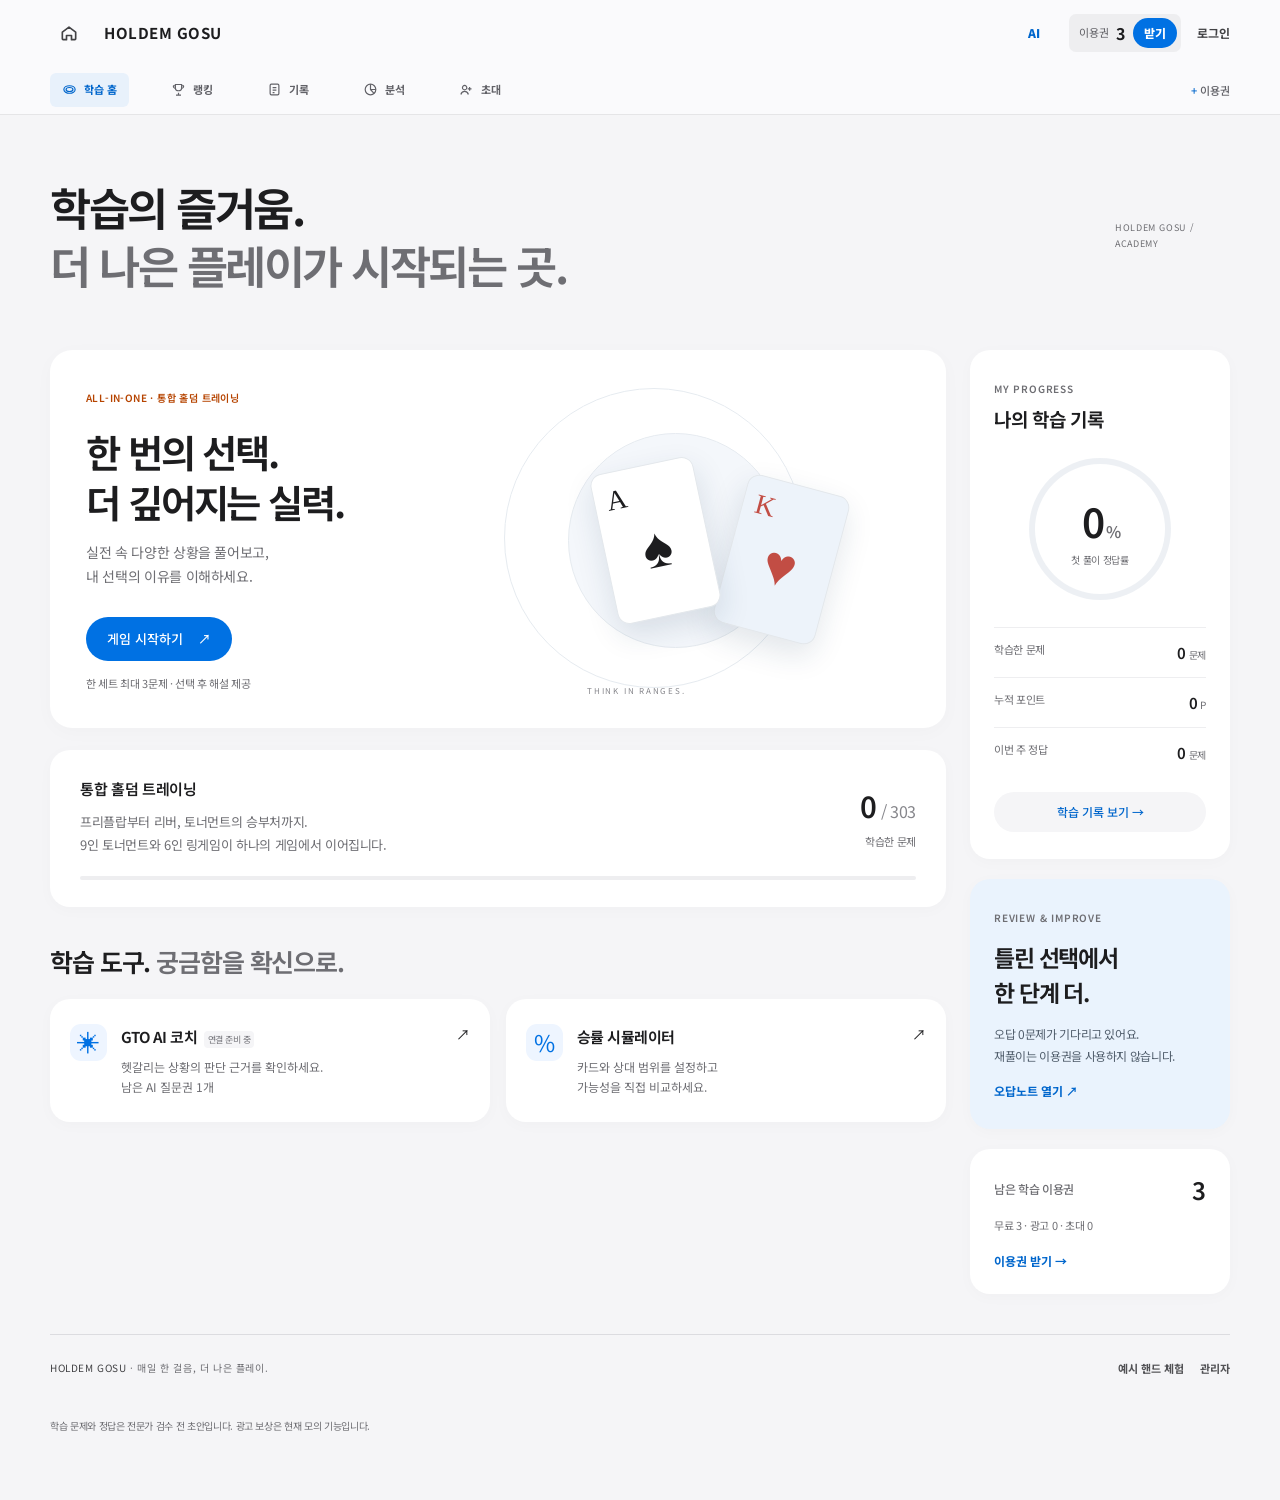
==== docs/index.html @ e6ba6cf0 "Add initial AI question credit and ad/invite question rewards" ====
<!doctype html>
<html lang="ko">
<head>
<meta charset="utf-8">
<meta name="viewport" content="width=device-width,initial-scale=1,viewport-fit=cover">
<style>:root{padding-top:env(safe-area-inset-top,0px);padding-bottom:env(safe-area-inset-bottom,0px)}body{margin:0}img{max-width:100%}[hidden]{display:none!important}</style>
<title>HOLDEM GOSU</title>
<link rel="preconnect" href="https://fonts.googleapis.com">
<link rel="preconnect" href="https://fonts.gstatic.com" crossorigin>
<link rel="stylesheet" href="https://fonts.googleapis.com/css2?family=Noto+Sans+KR:wght@400;500;600;700;800;900&family=Roboto+Condensed:wght@700&display=swap">
<style>
/* Layout: a phone-portrait poker room. Night-navy room with a blue glow, a teal racetrack table on a charcoal rail,
   round avatars on dark name plates, colored bet pills, game HUD on top and a slot bar at the bottom.
   One dark look on purpose, like a card room at night. */
:root{
  color-scheme:dark;
  --night:#03070c; --glow:#0d3c5c; --glow-2:#071b2b;
  --panel:rgba(16,23,30,.9); --panel-2:#1b232c; --panel-3:#252e38; --line:rgba(255,255,255,.09); --line-2:rgba(255,255,255,.17);
  --ink:#f3f6f8; --ink-2:#aab6c0; --ink-3:#76848f;
  --gold:#ffd54a; --gold-2:#f2a61b; --gold-ink:#2b1a00;
  --cyan:#78e6f3; --cyan-2:#2fb4cf; --mint:#8ef2b8; --mint-2:#2cc282; --amber:#ffd06a; --amber-2:#f0962a; --red:#ff6a5c; --red-2:#c92a1f;
  --violet:#9eaaff; --plum:#6a4cf0; --plum-2:#3d26b8;
  --felt:#12877b; --felt-2:#0c5f59; --felt-3:#094a46; --felt-line:rgba(150,236,222,.22); --rail:#33373d; --rail-2:#17191c;
  --btn:#353a41; --btn-2:#1f2328;
  --ok:#52e394; --bad:#ff6b5e;
  --card:#ffffff; --s-red:#e3262b; --s-black:#14161a;
  --f-game:"Black Han Sans","Noto Sans KR","Apple SD Gothic Neo",sans-serif;
  --f-body:"Noto Sans KR","Apple SD Gothic Neo","Malgun Gothic",system-ui,sans-serif;
  --f-card:"Roboto Condensed","Arial Narrow",sans-serif;
  --r:14px;
}
*{box-sizing:border-box}
html{background:var(--night)}
body{background:radial-gradient(130% 70% at 50% 16%,var(--glow) 0%,var(--glow-2) 46%,var(--night) 100%) fixed,var(--night);color:var(--ink);font-family:var(--f-body);font-size:15px;line-height:1.55;-webkit-font-smoothing:antialiased;word-break:keep-all;overflow-wrap:break-word;min-height:100%}
button,input,select,textarea{font:inherit;color:inherit}
button{cursor:pointer}
:focus-visible{outline:2px solid var(--gold);outline-offset:2px}
.num{font-variant-numeric:tabular-nums}
h1,h2,h3{text-wrap:balance;margin:0;line-height:1.25}
.g{font-family:var(--f-game);font-weight:400;letter-spacing:.01em}

/* ---------- top HUD ---------- */
.top{position:sticky;top:env(safe-area-inset-top,0px);z-index:20;background:linear-gradient(#05090d,rgba(5,9,13,.82));border-bottom:1px solid var(--line);backdrop-filter:blur(6px)}
.top-in{max-width:760px;margin:0 auto;padding:8px 16px;display:flex;align-items:center;gap:10px}
.ibtn{flex:none;width:38px;height:38px;border-radius:50%;display:grid;place-items:center;background:radial-gradient(circle at 50% 30%,#4a5058,#24282d);border:1px solid rgba(255,255,255,.14);box-shadow:0 2px 6px rgba(0,0,0,.5);color:#eef2f5;padding:0}
.ibtn svg{width:20px;height:20px}
.wordmark{flex:1 1 auto;min-width:0;font:400 19px/1 var(--f-game);letter-spacing:.03em;white-space:nowrap;overflow:hidden;text-overflow:ellipsis;background:linear-gradient(#fff6c9,#ffd54a 55%,#f0a21a);-webkit-background-clip:text;background-clip:text;color:transparent;border:0;padding:0;text-align:left}
.tixbox{flex:none;display:flex;align-items:center;gap:8px;background:linear-gradient(#2a2f35,#181b1f);border:1px solid var(--line-2);border-radius:10px;padding:4px 4px 4px 10px;font-size:12px;color:var(--ink-2)}
.tixbox b{font:400 18px/1 var(--f-game);color:var(--gold)}
.tixbox button{border:0;border-radius:7px;padding:6px 9px;font-weight:800;font-size:12px;background:linear-gradient(#ffe07a,#f2a61b);color:var(--gold-ink)}
.who{flex:none;border:0;background:none;font-weight:700;font-size:12.5px;color:var(--ink-2);padding:6px 0;max-width:84px;overflow:hidden;text-overflow:ellipsis;white-space:nowrap}

main{max-width:760px;margin:0 auto;padding-inline:16px;padding-block:14px 112px}
.screen{display:grid;gap:16px}

/* ---------- bottom slot bar ---------- */
.nav{position:fixed;left:0;right:0;bottom:0;z-index:20;background:linear-gradient(#15181b,#0b0d0f);border-top:1px solid rgba(255,255,255,.1);padding:8px 10px calc(8px + env(safe-area-inset-bottom,0px))}
.nav-in{max-width:560px;margin:0 auto;display:grid;grid-template-columns:repeat(5,minmax(0,1fr)) 66px;gap:6px;align-items:stretch}
.slot{border:1px solid rgba(255,255,255,.12);border-radius:9px;background:linear-gradient(#3a3f46,#262a2f);box-shadow:inset 0 1px 0 rgba(255,255,255,.1),0 2px 5px rgba(0,0,0,.45);display:grid;justify-items:center;align-content:center;gap:1px;padding:6px 2px;font-size:11.5px;font-weight:700;color:#d9e0e6;min-height:50px}
.slot svg{width:21px;height:21px}
.slot[aria-current="page"]{border:2px solid #f4f6f8;background:linear-gradient(#4a5058,#2c3137);color:#fff}
.event{border:0;background:none;padding:0;display:grid;justify-items:center;align-content:end;gap:0;color:var(--gold);font:400 15px/1 var(--f-game);position:relative}
.event .rib{font:400 10.5px/1 var(--f-game);letter-spacing:.06em;color:#fff3c4;background:linear-gradient(#ff4b4b,#b5121b);padding:3px 7px 2px;border-radius:4px;transform:translateY(5px) rotate(-3deg);box-shadow:0 2px 4px rgba(0,0,0,.5);z-index:1}
.event .chip{width:38px;height:38px;border-radius:50%;background:conic-gradient(from 10deg,#7e5cff 0 12%,#fff 0 18%,#7e5cff 0 37%,#fff 0 43%,#7e5cff 0 62%,#fff 0 68%,#7e5cff 0 87%,#fff 0 93%,#7e5cff 0);box-shadow:inset 0 0 0 6px #5a3ad8,0 3px 8px rgba(0,0,0,.6);display:grid;place-items:center;color:#fff;font:400 15px/1 var(--f-game)}
.event span:last-child{margin-top:3px;text-shadow:0 2px 0 #4a2a00}

/* ---------- play stage ---------- */
.stage{max-width:470px;width:100%;margin:0 auto;display:grid;gap:10px;position:relative}
.hud{position:absolute;left:12px;right:12px;top:6px;display:flex;justify-content:space-between;align-items:flex-start;gap:8px;pointer-events:none}
.hud>*{pointer-events:auto}
.hud-l{display:grid;gap:7px;justify-items:start;min-width:0}
.lvbadge{display:grid;gap:0;padding:5px 10px 6px;border-radius:8px;background:linear-gradient(135deg,#5a3cf0,#2a1784);border:1px solid rgba(255,255,255,.25);box-shadow:0 2px 6px rgba(0,0,0,.5);line-height:1.15}
.lvbadge b{font:400 15px/1.1 var(--f-game);color:var(--gold)}
.lvbadge span{font-size:10.5px;font-weight:700;color:#dcd6ff}
.blindbox{display:grid;justify-items:center;gap:4px;background:linear-gradient(#262a2f,#15181b);border:1px solid var(--line-2);border-radius:10px;padding:6px 8px;min-width:112px}
.blindbox b{font:800 14px/1 var(--f-body);color:#f1f4f6}
.blindbox span{font-size:11px;color:var(--ink-2)}
.blindbox i{font-style:normal;display:block;width:100%;text-align:center;background:linear-gradient(#4a5058,#2b3036);border:1px solid rgba(255,255,255,.14);border-radius:6px;padding:4px 6px;font-weight:800;font-size:12px;color:#fff}
.tbl{position:relative;margin-inline:-16px}
.tbl svg{display:block;width:100%;height:auto;max-height:calc(100vh - 250px);max-height:calc(100dvh - 250px);min-height:380px}
.turnbox{position:absolute;right:12px;bottom:3%;display:grid;gap:1px;justify-items:end;text-align:right;background:linear-gradient(#2a2f35,#16191d);border:1px solid rgba(255,255,255,.16);border-left:4px solid var(--ok);border-radius:9px;padding:6px 10px;box-shadow:0 3px 8px rgba(0,0,0,.5);max-width:46%}
.turnbox b{font:400 14px/1.2 var(--f-game);letter-spacing:.02em}
.turnbox span{font-size:11px;font-weight:700;color:var(--ink-2)}
.sidechips{display:grid;gap:5px;justify-items:start;max-width:148px}
.tog{max-width:100%;display:inline-flex;align-items:center;gap:7px;background:rgba(22,27,32,.88);border:1px solid rgba(255,255,255,.14);border-radius:7px;padding:4px 6px 4px 8px;font-size:11px;white-space:nowrap;overflow:hidden;text-overflow:ellipsis;font-weight:700;color:#eef2f5;box-shadow:0 2px 5px rgba(0,0,0,.45)}
.tog::after{content:"";flex:none;width:5px;height:14px;border-radius:3px;background:#5d646c}
.tog.on::after{background:var(--mint-2);box-shadow:0 0 6px var(--mint-2)}
.tog.warn::after{background:var(--amber-2)}
.stamp{position:absolute;left:50%;top:41%;transform:translate(-50%,-50%) rotate(-6deg);font:400 46px/1 var(--f-game);letter-spacing:.04em;pointer-events:none;white-space:nowrap;animation:pop .45s cubic-bezier(.2,1.6,.4,1) both}
.stamp.ok{color:#d9ffe9;text-shadow:0 0 0 #000,0 3px 0 #0a5f37,0 0 18px rgba(82,227,148,.85),-2px -2px 0 #0a5f37,2px -2px 0 #0a5f37,-2px 2px 0 #0a5f37,2px 2px 0 #0a5f37}
.stamp.no{color:#ffe3df;text-shadow:0 3px 0 #7d1209,0 0 18px rgba(255,107,94,.85),-2px -2px 0 #7d1209,2px -2px 0 #7d1209,-2px 2px 0 #7d1209,2px 2px 0 #7d1209}
.stamp.na{color:#e7ecff;font-size:34px;text-shadow:0 3px 0 #2a2f6a,-2px -2px 0 #2a2f6a,2px -2px 0 #2a2f6a,-2px 2px 0 #2a2f6a,2px 2px 0 #2a2f6a}
@keyframes pop{from{transform:translate(-50%,-50%) rotate(-6deg) scale(.4);opacity:0}to{transform:translate(-50%,-50%) rotate(-6deg) scale(1);opacity:1}}
.ctx{background:rgba(30,24,8,.88);border:1px solid rgba(255,213,74,.35);border-radius:10px;padding:9px 12px;font-size:13.5px;color:#ffeab0}
.ctx b{color:var(--gold)}
.ticker{background:rgba(10,14,18,.86);border:1px solid var(--line);border-radius:10px;padding:4px 10px}
.log .st{display:grid;grid-template-columns:52px 1fr;gap:8px;padding:6px 0;border-top:1px solid var(--line);align-items:start}
.log .st:first-child{border-top:0}
.log .sn{font:400 12.5px/1.3 var(--f-game);color:var(--cyan);padding-top:3px;letter-spacing:.02em}
.log .sn small{display:block;font:600 10.5px/1.3 var(--f-body);color:var(--ink-3)}
.log .acts{display:flex;flex-wrap:wrap;gap:4px;min-width:0}
.act{display:inline-flex;align-items:center;gap:5px;font-size:12px;font-weight:600;border-radius:999px;padding:2px 8px;background:#20262d;border:1px solid rgba(255,255,255,.08);white-space:nowrap;color:#dfe5ea}
.act i{width:7px;height:7px;border-radius:50%;flex:none}
.act.f{color:var(--ink-3)} .act.f i{background:#6b737c}
.act.x i,.act.c i{background:var(--mint-2)} .act.b i,.act.r i{background:var(--amber-2)} .act.a i{background:var(--red)}
.act.me{border-color:var(--gold);color:#fff}
.act.turn{background:linear-gradient(#ffe07a,#f2a61b);color:var(--gold-ink);border:0;font-weight:800}
.minicards{display:inline-flex;gap:2px;margin-right:3px}
.mc{display:inline-grid;place-items:center;min-width:24px;height:22px;padding:0 3px;border-radius:4px;background:var(--card);font:700 13px/1 var(--f-card)}
.ask{display:flex;justify-content:space-between;align-items:baseline;gap:8px;flex-wrap:wrap}
.ask b{font:400 17px/1.2 var(--f-game);letter-spacing:.01em}
.ask span{font-size:12.5px;color:var(--ink-2)}
.acts4{display:grid;grid-template-columns:repeat(var(--n,4),minmax(0,1fr));gap:7px}
.abtn{position:relative;display:grid;gap:0;justify-items:center;align-content:center;text-align:center;border-radius:10px;padding:15px 4px 8px;min-height:66px;min-width:0;border:1px solid rgba(255,255,255,.12);background:linear-gradient(#41464d,#272b30);box-shadow:inset 0 1px 0 rgba(255,255,255,.12),0 3px 0 #101214,0 5px 10px rgba(0,0,0,.45);color:#fff}
.abtn:hover:not([disabled]){background:linear-gradient(#4b5158,#2d3237)}
.abtn:active:not([disabled]){transform:translateY(2px);box-shadow:inset 0 1px 0 rgba(255,255,255,.12),0 1px 0 #101214}
.abtn .led{position:absolute;left:8px;top:6px;width:20px;height:5px;border-radius:3px;background:#5d646c}
.abtn.f .led{background:#8b949c} .abtn.x .led,.abtn.c .led{background:var(--mint-2);box-shadow:0 0 6px var(--mint-2)} .abtn.b .led,.abtn.r .led{background:var(--amber-2);box-shadow:0 0 6px var(--amber-2)} .abtn.a .led{background:var(--red);box-shadow:0 0 6px var(--red)}
.abtn .lb{font:400 15.5px/1.2 var(--f-game);letter-spacing:.01em;white-space:nowrap}
.abtn .am{font:900 13.5px/1.25 var(--f-body);color:var(--gold)}
.abtn .sb{font-size:10.5px;color:var(--ink-2);font-weight:600;max-width:100%;overflow:hidden;text-overflow:ellipsis;white-space:nowrap}
.abtn .mark{font-size:11px;font-weight:800;margin-top:2px;white-space:nowrap}
.abtn[disabled]{cursor:default}
.abtn.dim{opacity:.55}
.abtn.right{border:2px solid var(--ok);box-shadow:0 0 0 1px rgba(82,227,148,.25),0 0 14px rgba(82,227,148,.45)}
.abtn.right .mark{color:var(--ok)}
.abtn.wrong{border:2px solid var(--bad);box-shadow:0 0 14px rgba(255,107,94,.45)}
.abtn.wrong .mark{color:var(--bad)}
.sheet{background:linear-gradient(#18212a,#10161c);border:1px solid var(--line-2);border-radius:16px;padding:16px;display:grid;gap:14px;box-shadow:0 -6px 24px rgba(0,0,0,.4)}
.verdict{display:flex;gap:12px;align-items:center}
.verdict b{font:400 26px/1 var(--f-game);letter-spacing:.02em}
.verdict.ok b{color:var(--ok)} .verdict.no b{color:var(--bad)} .verdict.na b{color:var(--violet)}
.verdict span{font-size:13.5px;color:var(--ink-2)}
.explain{display:grid;gap:12px}
.explain h3{font:400 13.5px/1.2 var(--f-game);color:var(--cyan);letter-spacing:.03em;margin-bottom:4px}
.explain p{margin:0;max-width:62ch;color:#e3e9ee}
.others{display:grid;gap:8px;margin:0;padding:0;list-style:none}
.others li{display:grid;grid-template-columns:auto 1fr;gap:8px;font-size:14px;color:#d6dde3}
.others li b{white-space:nowrap;color:#fff}
.stick{position:sticky;bottom:calc(76px + env(safe-area-inset-bottom,0px));z-index:5}
@media (max-width:380px){.abtn .lb{font-size:14px}.abtn .sb{display:none}}
@media (prefers-reduced-motion:reduce){*{transition:none!important;animation:none!important}}
@keyframes deal{from{transform:translateY(-16px);opacity:0}to{transform:none;opacity:1}}
.deal{animation:deal .32s ease-out both}
@keyframes ring{0%,100%{opacity:.35}50%{opacity:1}}
.pulse{animation:ring 1.4s ease-in-out infinite}

/* ---------- generic game components ---------- */
.btn{display:inline-flex;align-items:center;justify-content:center;gap:8px;border-radius:10px;border:1px solid transparent;padding:12px 16px;font:400 16px/1.2 var(--f-game);letter-spacing:.02em;text-align:center}
.btn-ink{background:linear-gradient(#ffe27c,#f5b52a 55%,#e79312);color:var(--gold-ink);box-shadow:inset 0 1px 0 rgba(255,255,255,.6),0 3px 0 #8a5300,0 6px 12px rgba(0,0,0,.45);text-shadow:0 1px 0 rgba(255,255,255,.4)}
.btn-ink:active{transform:translateY(2px);box-shadow:inset 0 1px 0 rgba(255,255,255,.6),0 1px 0 #8a5300}
.btn-line{background:linear-gradient(#41464d,#272b30);border-color:rgba(255,255,255,.12);color:#fff;box-shadow:inset 0 1px 0 rgba(255,255,255,.1),0 3px 0 #101214}
.btn-brass{background:linear-gradient(#8a6bff,#5a3ae6 60%,#3d22b8);color:#fff;box-shadow:inset 0 1px 0 rgba(255,255,255,.35),0 3px 0 #22127a,0 6px 12px rgba(0,0,0,.45)}
.btn-block{width:100%}
.btn[disabled]{opacity:.45;cursor:not-allowed}
.link{border:0;background:none;padding:0;color:var(--cyan);text-decoration:underline;text-underline-offset:3px;font-weight:700}
.eyebrow{font:400 12.5px/1.2 var(--f-game);letter-spacing:.06em;color:var(--cyan)}
.muted{color:var(--ink-2)}
.small{font-size:13px}
.panel{background:var(--panel);border:1px solid var(--line);border-radius:var(--r);box-shadow:0 6px 18px rgba(0,0,0,.35)}
.pad{padding:16px}
.row{display:flex;gap:10px;align-items:center;flex-wrap:wrap}
.spread{display:flex;justify-content:space-between;align-items:center;gap:10px;flex-wrap:wrap}
.pill{display:inline-flex;align-items:center;gap:5px;border-radius:999px;padding:2px 9px;font-size:12px;font-weight:800;border:1px solid var(--line-2);background:#1c232b;white-space:nowrap;color:#e8edf1}
.pill.lv1{color:var(--mint);border-color:rgba(142,242,184,.4)}
.pill.lv2{color:var(--amber);border-color:rgba(255,208,106,.4)}
.pill.lv3{color:var(--red);border-color:rgba(255,106,92,.45)}
.pill.draft{color:var(--ink-2);border-style:dashed}
.pill.okp{color:var(--ok);border-color:rgba(82,227,148,.45)}
.pill.fixp{color:var(--amber)}
.pill.hidp{color:var(--ink-3);text-decoration:line-through}
.empty{padding:22px 16px;text-align:center;color:var(--ink-2);font-size:14px}
.proto{font-size:12px;color:var(--ink-2);display:flex;gap:8px;align-items:flex-start;border:1px dashed rgba(255,255,255,.18);border-radius:10px;padding:7px 10px;background:rgba(10,14,18,.6)}
.proto b{color:var(--gold)}
h2.title{font:400 24px/1.2 var(--f-game);letter-spacing:.01em;margin-top:4px}

/* ---------- lobby ---------- */
.lobby-head{display:grid;gap:6px;text-align:center;padding-top:6px}
.lobby-head h1{font:400 clamp(34px,10vw,52px)/1 var(--f-game);letter-spacing:.03em;background:linear-gradient(#fffbe2,#ffd54a 52%,#ef9a12);-webkit-background-clip:text;background-clip:text;color:transparent;filter:drop-shadow(0 3px 0 #5a3400) drop-shadow(0 8px 14px rgba(0,0,0,.6))}
.lobby-head p{margin:0;color:var(--ink-2);font-size:14px}
.tixcard{display:grid;grid-template-columns:repeat(3,1fr);text-align:center;overflow:hidden}
.tixcard div{padding:10px 6px;border-right:1px solid var(--line)}
.tixcard div:last-child{border-right:0}
.tixcard b{display:block;font:400 26px/1.05 var(--f-game);color:var(--gold)}
.tixcard span{font-size:12px;color:var(--ink-2)}
.levels{display:grid;gap:10px}
.level{display:grid;grid-template-columns:86px 1fr auto;gap:4px 12px;align-items:center;text-align:left;width:100%;background:linear-gradient(#1d252e,#131a21);border:2px solid rgba(255,255,255,.08);border-radius:14px;padding:10px 14px 10px 10px;color:var(--ink);box-shadow:0 4px 12px rgba(0,0,0,.35)}
.level:hover{border-color:rgba(255,255,255,.22)}
.level[aria-pressed="true"]{border-color:var(--gold);box-shadow:0 0 0 1px rgba(255,213,74,.3),0 0 18px rgba(255,213,74,.22)}
.minitable{grid-row:span 2;width:86px;height:56px;border-radius:28px;background:radial-gradient(70% 60% at 50% 40%,var(--felt),var(--felt-3));box-shadow:inset 0 0 0 5px var(--rail),inset 0 0 0 6px #4a4f56,0 3px 8px rgba(0,0,0,.5);display:grid;place-items:center;font:400 22px/1 var(--f-game);color:#fff;text-shadow:0 2px 0 rgba(0,0,0,.4)}
.level .nm{font:400 19px/1.2 var(--f-game);letter-spacing:.02em}
.level .tp{font-size:12.5px;color:var(--ink-2);grid-column:2}
.level .cnt{grid-row:span 2;grid-column:3;text-align:right;font-size:11.5px;color:var(--ink-2)}
.level .cnt b{display:block;font:400 20px/1 var(--f-game);color:var(--gold)}
.lvstat{grid-column:2/4;font-size:12px;font-weight:700;color:var(--mint)}
.quick{display:grid;grid-template-columns:repeat(3,1fr);gap:8px}
.quick button{background:linear-gradient(#232a32,#171c22);border:1px solid var(--line);border-radius:12px;padding:10px 6px;display:grid;gap:2px;justify-items:center;font-size:12px;font-weight:700;color:var(--ink-2)}
.quick button b{font:400 22px/1 var(--f-game);color:#fff}
.exhand{display:flex;align-items:center;justify-content:space-between;gap:10px;flex-wrap:wrap}

/* ---------- result ---------- */
.score{display:flex;align-items:baseline;gap:10px}
.score b{font:400 64px/.9 var(--f-game);color:var(--gold);text-shadow:0 3px 0 #5a3400}
.score span{font:400 22px/1 var(--f-game);color:var(--ink-2)}
.rlist{display:grid}
.rlist .ri{display:grid;grid-template-columns:28px 1fr auto;gap:10px;align-items:center;padding:10px 0;border-top:1px solid var(--line)}
.rlist .ri:first-child{border-top:0}
.oxm{width:26px;height:26px;border-radius:50%;display:grid;place-items:center;font:400 14px/1 var(--f-game)}
.oxm.o{background:rgba(82,227,148,.16);color:var(--ok)} .oxm.x{background:rgba(255,107,94,.16);color:var(--bad)} .oxm.r{background:#222a32;color:var(--ink-2)}
.reward{display:grid;gap:10px}
.reward .btn{justify-content:space-between;text-align:left;padding:14px 16px}
.reward .btn small{display:block;font:600 12px/1.4 var(--f-body);opacity:.85;letter-spacing:0;margin-top:2px}

/* ---------- ranking / records ---------- */
.tabs{display:flex;gap:4px;background:#11171d;border:1px solid var(--line);border-radius:999px;padding:3px;width:max-content;max-width:100%}
.tabs button{border:0;background:none;border-radius:999px;padding:6px 14px;font-weight:800;font-size:13px;color:var(--ink-2)}
.tabs button[aria-selected="true"]{background:linear-gradient(#ffe27c,#f2a61b);color:var(--gold-ink)}
.rk{width:100%;border-collapse:collapse;font-size:14px}
.rk th{font-size:11.5px;font-weight:700;color:var(--ink-3);text-align:right;padding:8px 6px;border-bottom:1px solid var(--line);white-space:nowrap}
.rk th:nth-child(2){text-align:left}
.rk td{padding:10px 6px;border-bottom:1px solid var(--line);text-align:right;white-space:nowrap}
.rk td:nth-child(2){text-align:left;white-space:normal;font-weight:700}
.rk td:first-child{font:400 19px/1 var(--f-game);text-align:left;width:34px;color:var(--ink-2)}
.rk td b{color:var(--gold)}
.rk tr.me td{background:rgba(255,213,74,.09)}
.rk tr.top1 td:first-child{color:var(--gold)}
.scroll-x{overflow-x:auto}
.stats{display:grid;grid-template-columns:repeat(4,1fr)}
.stats div{padding:12px 6px;text-align:center;border-right:1px solid var(--line)}
.stats div:last-child{border-right:0}
.stats b{display:block;font:400 24px/1.05 var(--f-game);color:var(--gold)}
.stats span{font-size:12px;color:var(--ink-2)}
.nlist{display:grid}
.nlist .ni{display:grid;grid-template-columns:1fr auto;gap:4px 10px;padding:12px 0;border-top:1px solid var(--line);align-items:center}
.nlist .ni:first-child{border-top:0}
.nlist .ni .t{font-weight:700}
.nlist .ni .m{font-size:12.5px;color:var(--ink-2);grid-column:1}
.nlist .ni .btn{grid-row:span 2;grid-column:2;padding:8px 12px;font-size:13px}
.linkbox{display:flex;gap:8px;align-items:stretch}
.linkbox input{flex:1;min-width:0;border:1px solid var(--line-2);border-radius:10px;background:#0d1217;padding:10px 12px;font-size:13px;color:var(--ink)}
.rules{margin:0;padding-left:18px;display:grid;gap:4px;font-size:14px;color:var(--ink-2)}

/* ---------- modal / ad / toast ---------- */
.veil{position:fixed;inset:0;z-index:50;background:rgba(2,5,8,.72);display:grid;place-items:center;padding:16px}
.modal{width:min(440px,100%);background:linear-gradient(#1b232c,#11171d);border:1px solid var(--line-2);border-radius:16px;padding:20px;display:grid;gap:14px;box-shadow:0 10px 30px rgba(0,0,0,.6);max-height:calc(100% - 32px);overflow:auto}
.modal h2{font:400 22px/1.2 var(--f-game);color:var(--gold)}
.field{display:grid;gap:6px}
.field label{font-size:13px;font-weight:700;color:var(--ink-2)}
.field input,.field select,.field textarea{border:1px solid var(--line-2);border-radius:10px;background:#0d1217;padding:10px 12px;font-size:15px;width:100%;color:var(--ink)}
.field textarea{min-height:84px;resize:vertical;font-size:14px;line-height:1.5}
.field .hint{font-size:12px;color:var(--ink-3)}
.adbox{width:min(400px,100%);background:#0d1412;color:#eef3f0;border-radius:16px;overflow:hidden;display:grid;box-shadow:0 10px 30px rgba(0,0,0,.6);border:1px solid var(--line-2)}
.adbox .adtop{display:flex;justify-content:space-between;align-items:center;padding:10px 12px;font-size:12px;background:#1a2421}
.adbox .adtag{font-weight:800;letter-spacing:.04em;color:#ffcf6a}
.adbox .adx{border:1px solid rgba(255,255,255,.25);background:none;color:#eef3f0;border-radius:6px;padding:4px 9px;font-size:12px}
.adbox .adx[disabled]{opacity:.4}
.adbox .adstage{aspect-ratio:9/12;max-height:56vh;display:grid;place-items:center;text-align:center;padding:20px;background:radial-gradient(circle at 50% 40%,#2b1d6e,#0b0a1c 72%);position:relative}
.adbox canvas{position:absolute;inset:0;width:100%;height:100%}
.adbox .admsg{position:relative;display:grid;gap:8px;max-width:30ch}
.adbox .admsg b{font:400 34px/1 var(--f-game);color:var(--gold)}
.adbox .adbar{height:4px;background:rgba(255,255,255,.15)}
.adbox .adbar i{display:block;height:100%;width:0;background:#ffcf6a;transition:width .25s linear}
.adbox .adfoot{padding:12px;display:grid;gap:8px}
.toast{position:fixed;left:50%;transform:translateX(-50%);bottom:calc(84px + env(safe-area-inset-bottom,0px));z-index:60;background:linear-gradient(#ffe27c,#f2a61b);color:var(--gold-ink);padding:10px 16px;border-radius:999px;font-weight:800;font-size:14px;box-shadow:0 6px 16px rgba(0,0,0,.5);max-width:calc(100% - 32px);text-align:center}

/* ---------- admin ---------- */
.adm-tabs{display:flex;gap:6px;flex-wrap:wrap}
.adm-tabs button{border:1px solid var(--line-2);background:#1b2229;border-radius:999px;padding:7px 14px;font-weight:800;font-size:13px;color:var(--ink-2)}
.adm-tabs button[aria-selected="true"]{background:linear-gradient(#ffe27c,#f2a61b);color:var(--gold-ink);border-color:transparent}
.filters{display:flex;gap:8px;flex-wrap:wrap}
.filters select,.filters input{border:1px solid var(--line-2);border-radius:10px;background:#0d1217;padding:8px 10px;font-size:14px;min-width:0;color:var(--ink)}
.filters input{flex:1 1 160px}
.ptable{width:100%;border-collapse:collapse;font-size:13.5px}
.ptable th{text-align:left;font-size:11.5px;color:var(--ink-3);font-weight:700;padding:8px 6px;border-bottom:1px solid var(--line);white-space:nowrap}
.ptable td{padding:9px 6px;border-bottom:1px solid var(--line);vertical-align:top}
.ptable tr{cursor:pointer}
.ptable tr:hover td{background:rgba(255,255,255,.04)}
.ptable .id{font:400 13px/1.3 var(--f-game);letter-spacing:.04em;white-space:nowrap;color:var(--gold)}
.playgrid{display:grid;gap:16px;grid-template-columns:minmax(0,1fr)}
.tablewrap{position:relative;max-width:420px;width:100%;justify-self:center}
.tablewrap svg{display:block;width:100%;height:auto}
.editor{display:grid;gap:14px}
.editor .grid2{display:grid;grid-template-columns:repeat(auto-fit,minmax(150px,1fr));gap:10px}
.errs{margin:0;padding:10px 12px 10px 28px;border-radius:10px;background:rgba(255,107,94,.12);color:var(--bad);font-size:13px}
.okmsg{padding:10px 12px;border-radius:10px;background:rgba(82,227,148,.12);color:var(--ok);font-size:13px;font-weight:700}
.kv{display:grid;grid-template-columns:repeat(auto-fit,minmax(140px,1fr));gap:10px}
.kv div{background:var(--panel);border:1px solid var(--line);border-radius:12px;padding:12px}
.kv b{display:block;font:400 26px/1.1 var(--f-game);color:var(--gold)}
.kv span{font-size:12px;color:var(--ink-2)}
.ansbox{display:grid;gap:6px}
.ansbox label{display:flex;gap:8px;align-items:center;font-size:14px}
code.tok{font-family:ui-monospace,SFMono-Regular,Menlo,monospace;font-size:12.5px;background:#0d1217;border:1px solid var(--line-2);border-radius:4px;padding:0 4px;color:var(--cyan)}
@media (min-width:900px){ .playgrid{grid-template-columns:minmax(0,1fr) minmax(0,1fr);align-items:start} .playgrid .side{position:sticky;top:calc(70px + env(safe-area-inset-top,0px))} }
@media (max-width:380px){ .stats{grid-template-columns:repeat(2,1fr)} .stats div:nth-child(2){border-right:0} .acts4 .abtn .lb{font-size:15.5px} }

/* ---------- lobby: one table + simulator entry ---------- */
.level.one{cursor:default;border-color:var(--gold);box-shadow:0 0 0 1px rgba(255,213,74,.3),0 0 18px rgba(255,213,74,.22)}
.level.one .lvmix{grid-column:2/4;display:flex;flex-wrap:wrap;gap:5px}
.simcard{display:grid;grid-template-columns:44px 1fr auto;gap:12px;align-items:center;text-align:left;width:100%;background:linear-gradient(135deg,#123446,#0f1c27);border:1px solid rgba(120,230,243,.28);border-radius:14px;padding:12px 14px;color:var(--ink);box-shadow:0 4px 12px rgba(0,0,0,.35)}
.simcard .ic{width:44px;height:44px;border-radius:50%;display:grid;place-items:center;background:radial-gradient(circle at 50% 35%,#2fb4cf,#0d5d6e);font:400 19px/1 var(--f-game);color:#fff;box-shadow:inset 0 0 0 3px rgba(255,255,255,.18)}
.simcard b{display:block;font:400 17px/1.25 var(--f-game);letter-spacing:.02em}
.simcard .go{font:400 22px/1 var(--f-game);color:var(--cyan)}

/* ---------- simulator ---------- */
.sim{max-width:560px;margin:0 auto;width:100%}
.simbox{display:grid;gap:12px}
.presets{display:flex;gap:8px;overflow-x:auto;margin-inline:-16px;padding:2px 16px 6px;scroll-snap-type:x proximity;scrollbar-width:none}
.presets::-webkit-scrollbar{display:none}
.pchip{flex:none;scroll-snap-align:start;display:grid;gap:2px;text-align:left;background:linear-gradient(#232a32,#171c22);border:1px solid var(--line-2);border-radius:12px;padding:8px 12px;color:var(--ink);max-width:172px}
.pchip b{font:400 14.5px/1.2 var(--f-game);letter-spacing:.01em;white-space:nowrap}
.pchip span{font-size:11.5px;color:var(--ink-2);white-space:nowrap;overflow:hidden;text-overflow:ellipsis}
.pchip:active{transform:translateY(1px)}
.nseg button{padding:5px 9px;min-width:30px}
.plist{display:grid;gap:8px}
.prow{display:grid;grid-template-columns:minmax(0,1fr) auto 78px;gap:6px 10px;align-items:center;padding:9px 10px 8px 11px;border-radius:12px;background:#121920;border:1px solid var(--line);border-left:4px solid var(--pc)}
.prow .pl{display:grid;gap:3px;min-width:0}
.prow .pl>b{font:400 15px/1.2 var(--f-game);letter-spacing:.02em;color:var(--pc)}
.prow .sub{font-size:11.5px;line-height:1.35;color:var(--ink-2);overflow:hidden;display:-webkit-box;-webkit-line-clamp:2;-webkit-box-orient:vertical}
.prow .sub b{color:#fff;font-weight:800}
.prow .ph{display:flex;gap:4px}
.prow .pr{display:grid;justify-items:end;gap:1px;text-align:right;transition:opacity .2s}
.prow .pr b{font:400 21px/1 var(--f-game);color:#fff}
.prow .pr span{font-size:10.5px;color:var(--ink-2);white-space:nowrap}
.stale{opacity:.45}
.pbar{grid-column:1/-1;height:5px;border-radius:3px;background:rgba(255,255,255,.07);overflow:hidden}
.pbar i{display:block;height:100%;width:0;border-radius:3px;background:var(--pc);transition:width .3s ease-out}
.rsel select{border:1px solid var(--line-2);border-radius:8px;background:#0d1217;padding:3px 6px;font-size:12.5px;font-weight:700;color:var(--ink);max-width:100%}
.sr{position:absolute;width:1px;height:1px;overflow:hidden;clip:rect(0 0 0 0);white-space:nowrap}
.prow-act .btn,.brow .btn{flex:1 1 0;padding:10px 12px;font-size:14px}

/* card slots */
.cs{width:36px;height:50px;border-radius:6px;padding:0;display:grid;place-items:center;align-content:center;gap:0;background:var(--card);border:1px solid #c9ced6;box-shadow:0 2px 4px rgba(0,0,0,.45);font:700 17px/1 var(--f-card)}
.cs .r{letter-spacing:-.5px}
.cs .s{font-size:15px;line-height:1.05;font-family:'Segoe UI Symbol','Apple Symbols','Noto Sans Symbols 2',sans-serif}
.cs.empty{background:rgba(255,255,255,.04);border:1.5px dashed rgba(255,255,255,.3);color:var(--ink-2);box-shadow:none;font:400 20px/1 var(--f-game)}
.cs.rand{background:repeating-linear-gradient(45deg,#2c3644 0 4px,#232b37 4px 8px);border:1px solid rgba(255,255,255,.2);color:#c9d3dc;font:400 19px/1 var(--f-game)}
.cs.big{width:44px;height:62px;font-size:20px}
.cs.big .s{font-size:18px}
.cs:active{transform:translateY(1px)}
.board{display:flex;justify-content:center;gap:12px}
.bgrp{display:grid;gap:5px;justify-items:center}
.bgrp .cards{display:flex;gap:5px}
.bgrp>span{font:400 11.5px/1 var(--f-game);letter-spacing:.04em;color:var(--cyan)}

/* summary */
.simsum{display:grid;gap:10px;transition:opacity .2s}
.sumtop{display:flex;justify-content:space-between;align-items:flex-end;gap:10px}
.bignum{font:400 54px/1 var(--f-game);color:var(--gold);text-shadow:0 3px 0 #5a3400;margin:4px 0}
.bignum small{font-size:26px;margin-left:2px}
.vs{font:400 13px/1.2 var(--f-game);color:var(--ink-2);background:#121920;border:1px solid var(--line);border-radius:8px;padding:6px 9px;white-space:nowrap}
.prog{height:4px;border-radius:2px;background:rgba(255,255,255,.08);overflow:hidden}
.prog i{display:block;height:100%;background:linear-gradient(90deg,var(--cyan-2),var(--cyan));transition:width .2s}

/* street history */
.hist{display:grid;grid-template-columns:repeat(4,minmax(0,1fr));gap:6px}
.hs{display:grid;gap:3px;justify-items:center;padding:9px 4px;border-radius:10px;background:#121920;border:1px solid var(--line)}
.hs span{font-size:11.5px;font-weight:700;color:var(--ink-2)}
.hs b{font:400 17px/1.1 var(--f-game);color:#fff}
.hs.cur{border-color:var(--gold);box-shadow:0 0 0 1px rgba(255,213,74,.25)}
.hs.cur b{color:var(--gold)}

/* pot odds */
.oddsin{display:grid;grid-template-columns:1fr 1fr;gap:10px}
.oddsin label{display:grid;gap:5px;font-size:12.5px;font-weight:700;color:var(--ink-2);align-content:end}
.oddsin small{font-weight:600;color:var(--ink-3);white-space:nowrap}
.oddsin input{border:1px solid var(--line-2);border-radius:10px;background:#0d1217;padding:10px 12px;font-size:16px;width:100%;color:var(--ink)}
#sim-odds{display:grid;gap:10px}
.oddsout{display:grid;grid-template-columns:1fr 1fr;gap:8px}
.oddsout div{background:#121920;border:1px solid var(--line);border-radius:10px;padding:9px 10px;display:grid;gap:2px}
.oddsout span{font-size:11.5px;color:var(--ink-2);font-weight:700}
.oddsout b{font:400 22px/1.1 var(--f-game)}
.odv{display:grid;gap:2px;border-radius:10px;padding:10px 12px;border:1px solid var(--line-2)}
.odv b{font:400 18px/1.2 var(--f-game);letter-spacing:.01em}
.odv span{font-size:12.5px;color:var(--ink-2)}
.odv.ok{background:rgba(82,227,148,.1);border-color:rgba(82,227,148,.45)} .odv.ok b{color:var(--ok)}
.odv.no{background:rgba(255,107,94,.1);border-color:rgba(255,107,94,.45)} .odv.no b{color:var(--bad)}
.odv.eq{background:rgba(255,208,106,.08);border-color:rgba(255,208,106,.4)} .odv.eq b{color:var(--amber)}

/* hand categories */
.cats{display:grid;gap:6px;transition:opacity .2s}
.cat{display:grid;grid-template-columns:96px 1fr 62px;gap:8px;align-items:center;font-size:12.5px}
.cat span{color:var(--ink-2);font-weight:700;white-space:nowrap}
.cat b{text-align:right;font-weight:800;font-size:12.5px}
.cbar{height:8px;border-radius:4px;background:rgba(255,255,255,.07);overflow:hidden}
.cbar i{display:block;height:100%;border-radius:4px;background:linear-gradient(90deg,#2fb4cf,#78e6f3)}

/* reveal */
.reveal{display:grid;gap:7px;border:1px solid var(--line-2);border-radius:12px;padding:12px;background:#10171e}
.rvt{font:400 17px/1.2 var(--f-game);letter-spacing:.01em}
.rvt.ok{color:var(--ok)} .rvt.no{color:var(--bad)}
.rvrow{display:grid;grid-template-columns:52px auto minmax(0,1fr) 22px;gap:8px;align-items:center;font-size:13px;padding:5px 8px;border-radius:8px;border-left:3px solid var(--pc);background:rgba(255,255,255,.03)}
.rvrow .nm{font-weight:800;color:var(--pc);white-space:nowrap}
.rvrow .hn{color:var(--ink-2);font-weight:700;overflow:hidden;text-overflow:ellipsis;white-space:nowrap}
.rvrow .wl{font:400 14px/1 var(--f-game);color:var(--gold);text-align:right}
.rvrow.win{background:rgba(255,213,74,.08)}
.rvrow.win .hn{color:#fff}

/* card picker (bottom sheet) */
.veil.sheetveil{place-items:end center;padding:0}
.picker{width:min(560px,100%);background:linear-gradient(#1b232c,#11171d);border:1px solid var(--line-2);border-bottom:0;border-radius:18px 18px 0 0;padding:12px 8px calc(12px + env(safe-area-inset-bottom,0px));display:grid;gap:12px;box-shadow:0 -10px 30px rgba(0,0,0,.6);animation:sheet .22s ease-out both}
@keyframes sheet{from{transform:translateY(40px);opacity:0}to{transform:none;opacity:1}}
.pk-head{display:flex;justify-content:space-between;align-items:flex-start;gap:10px;padding:0 6px}
.pk-head b{font:400 16px/1.25 var(--f-game);letter-spacing:.02em;color:var(--gold)}
.pk-head .adx{border:1px solid rgba(255,255,255,.25);background:none;color:var(--ink);border-radius:8px;padding:6px 11px;font-size:13px;font-weight:700}
.pvs{display:flex;gap:4px;margin-top:6px}
.pv{min-width:30px;height:26px;padding:0 4px;border-radius:5px;background:var(--card);display:grid;place-items:center;font:700 14px/1 var(--f-card)}
.pv.empty{background:rgba(255,255,255,.05);border:1px dashed rgba(255,255,255,.3);color:var(--ink-2)}
.pv.on{outline:2px solid var(--gold);outline-offset:1px}
.pk-grid{display:grid;grid-template-columns:repeat(13,minmax(0,1fr));gap:3px}
.pk{height:46px;min-width:0;border-radius:6px;padding:0;border:1px solid #c9ced6;background:var(--card);display:grid;place-items:center;align-content:center;gap:1px;font:700 13.5px/1 var(--f-card)}
.pk span:last-child{font-size:13px;font-family:'Segoe UI Symbol','Apple Symbols','Noto Sans Symbols 2',sans-serif}
.pk[disabled]{opacity:.16;cursor:not-allowed}
.pk[aria-pressed="true"]{outline:3px solid var(--gold);outline-offset:1px}
.pk:not([disabled]):active{transform:translateY(1px)}
.pk-foot{display:flex;gap:8px;padding:0 6px}
.pk-foot .btn{flex:1 1 0;padding:10px 12px;font-size:14px}
@media (max-width:440px){
  .top-in{gap:8px}
  .wordmark{font-size:17.5px;letter-spacing:.01em}
  .tixbox{gap:5px;padding-left:8px;font-size:11px}
  .tixbox button{padding:6px 8px}
}
@media (max-width:380px){
  .wordmark{font-size:16px}
  .prow{grid-template-columns:minmax(0,1fr) auto 70px;gap:6px 8px}
  .cs{width:33px;height:46px;font-size:16px}
  .cs.big{width:40px;height:56px}
  .board{gap:8px}
  .bgrp .cards{gap:4px}
  .pk{height:44px;font-size:12.5px}
  .cat{grid-template-columns:84px 1fr 58px}
  .bignum{font-size:48px}
}

.coach-entry{border-color:rgba(120,230,243,.35)!important}.coach-entry .ic{font-size:20px;color:var(--cyan)}
.coach-top{color:var(--cyan);font-size:12px;font-weight:900}
.coach-dialog{color:var(--ink);background:#0c151e;border:1px solid #365064;border-radius:20px;width:min(560px,calc(100% - 20px));max-height:calc(100dvh - 28px);padding:0;box-shadow:0 24px 100px #000b;overflow:auto}
.coach-dialog::backdrop{background:#000b;backdrop-filter:blur(5px)}
.coach-head{display:flex;justify-content:space-between;align-items:center;gap:12px;padding:20px;border-bottom:1px solid var(--line)}
.coach-head h2{font-size:23px;margin-top:5px}.coach-about{padding:18px 20px 8px;color:#e9f8fc;font-size:17px}.coach-about p{font-size:12px;color:var(--ink-2);margin:10px 0 0}
.coach-status{margin:8px 20px;padding:9px 11px;border:1px solid #385064;border-radius:9px;color:var(--cyan);font-size:12px}
.coach-samples{display:flex;gap:7px;flex-wrap:wrap;padding:8px 20px}.coach-samples button{background:#172936;color:#bce9f3;border:1px solid #324955;border-radius:30px;padding:7px 10px;font-size:12px}
.coach-messages{min-height:120px;max-height:36dvh;overflow-y:auto;padding:12px 20px;display:grid;gap:12px;overscroll-behavior:contain}
.coach-bubble{background:#182733;border:1px solid #2b4151;border-radius:12px;padding:12px 14px;margin-right:20px;font-size:14px;overflow-wrap:anywhere}.coach-bubble b{font-size:11px;color:var(--cyan)}.coach-bubble p{white-space:pre-wrap;margin:6px 0 0;line-height:1.75}.coach-bubble.user{background:#253121;border-color:#465534;margin-right:0;margin-left:20px}.coach-bubble.user b{color:var(--gold)}
#coach-form{padding:14px 20px 18px;border-top:1px solid var(--line)}#coach-form label{display:block;font-size:12px;color:var(--ink-2);margin-bottom:6px}#coach-input{width:100%;resize:vertical;min-height:78px;max-height:180px;background:#070e15;border:1px solid #385064;border-radius:10px;padding:10px;font-size:16px;line-height:1.5}.coach-actions{display:flex;align-items:center;justify-content:flex-end;gap:10px;margin-top:10px}.coach-actions .link{margin-right:auto;font-size:12px}.coach-actions .btn{font-size:14px;padding:10px 12px}.coach-privacy{font-size:11px;color:var(--ink-3);margin:12px 0 0}.coach-error{color:var(--red);font-size:12px;margin-top:6px}
@media(max-width:380px){.top-in{gap:6px;padding-inline:10px}.wordmark{font-size:16px}.coach-head,#coach-form{padding:14px}.coach-messages{padding:12px}.coach-actions{gap:7px}}

.coach-wallet{margin:8px 20px 12px;padding:12px;background:#ffffff08;border:1px solid #ffffff18;border-radius:10px;display:grid;gap:10px}.coach-wallet>div{display:flex;align-items:center;flex-wrap:wrap;gap:9px}.coach-wallet b{font-size:14px;color:#e1c896}.coach-wallet span{font-size:10px;color:#aab6c0}.coach-wallet button{background:#293730;border:1px solid #526255;color:#e2e9e0;border-radius:7px;padding:8px 11px;font-size:12px}.coach-wallet button:disabled{opacity:.45;cursor:default}

/* HOLDEM GOSU Academy — restrained editorial learning interface */
:root{--night:#101214;--glow:#101214;--glow-2:#101214;--panel:#191c1f;--panel-2:#202428;--ink:#f0f1ed;--ink-2:#9a9fa3;--ink-3:#858c91;--gold:#d9bb7d;--gold-2:#c9a96d;--gold-ink:#191712;--cyan:#b3ccc6;--mint:#b3ccc6;--f-game:"Noto Sans KR",system-ui,sans-serif;--r:12px}
body{background:#101214;font-size:14px;letter-spacing:-.015em}.top{background:#141719;border-color:#ffffff0e;backdrop-filter:none}.top-in{max-width:1440px;padding:18px 32px;gap:16px}.wordmark{background:none;color:#f2f0e9;font:800 17px/1.2 var(--f-body);letter-spacing:.09em}.ibtn,.tixbox,.slot{background:#202428;box-shadow:none;border:1px solid #ffffff12}.ibtn{border-radius:9px}.tixbox{border-radius:7px;font-size:11px}.tixbox b{font:700 16px var(--f-body)}.tixbox button{background:#d9bb7d;border-radius:4px}.who{font-size:12px}.nav{background:#141719;border-color:#ffffff0e}.slot{font-size:11px;border:0;background:transparent;color:#90989d;border-radius:6px}.slot[aria-current="page"]{border:0;background:#d9bb7d12;color:#e0c68f}.event .rib,.event .chip{display:none}.event{font:500 11px var(--f-body);align-content:center;color:#b5b9b8}.event span:last-child{margin:0;text-shadow:none}.nav-in{grid-template-columns:repeat(6,1fr)}main{max-width:1280px;padding:32px 32px 110px}.screen{gap:24px}.btn{font:600 14px/1.4 var(--f-body);letter-spacing:0;padding:12px 18px;border-radius:7px;box-shadow:none!important;text-shadow:none!important}.btn-ink{background:#d9bb7d}.btn-ink:hover{background:#e8cd96}.btn-line{background:#24292d;border:1px solid #ffffff14}.btn-brass{background:#344740}.btn:active{transform:none}.panel,.sheet{background:#191d20;box-shadow:none;border-color:#ffffff10}.link{color:#d3c19e;text-decoration:none}.eyebrow{font:600 10px/1.4 var(--f-body);letter-spacing:.16em;color:#b1b7b5}.title{font-weight:650!important}.academy{gap:30px}.academy-intro{display:flex;justify-content:space-between;align-items:flex-end;gap:18px}.academy-intro h1{font-size:25px;font-weight:600;letter-spacing:-.045em;margin-top:8px}.academy-date{font-size:9px;letter-spacing:.15em;color:#737d83}.academy-grid{display:grid;grid-template-columns:minmax(0,1fr) 265px;gap:26px}.academy-main{min-width:0}.study-hero{position:relative;isolation:isolate;overflow:hidden;min-height:310px;border:1px solid #46554d;background:radial-gradient(ellipse at 90% 20%,#3d5547,transparent 65%),#1c2a25;border-radius:13px;padding:32px}.hero-copy{position:relative;z-index:2;width:65%}.lesson-tag{font-size:9px;letter-spacing:.11em;color:#d8c396}.hero-copy h2{font-size:clamp(28px,3vw,42px);font-weight:550;line-height:1.35;letter-spacing:-.055em;margin:18px 0 12px}.hero-copy p{font-size:12px;color:#b7c2ba;line-height:1.85;margin:0 0 24px}.hero-copy .btn{display:inline-flex;gap:22px}.hero-meta{display:block;color:#9daaa2;font-size:10px;margin-top:12px}.hero-art{position:absolute;inset:0 0 0 53%;z-index:1}.orbit{position:absolute;border:1px solid #c4d7b419;border-radius:50%;width:330px;height:330px;top:7%;left:-12%}.orbit-two{width:235px;height:235px;top:20%;left:6%}.art-card{position:absolute;top:27%;width:104px;height:150px;background:#eeeadd;color:#1d2d28;border-radius:9px;box-shadow:0 18px 40px #0005;padding:12px;font:500 28px Georgia,serif}.art-card span{display:block;font-size:56px;text-align:center;line-height:1.4}.art-front{left:18%;transform:rotate(-12deg)}.art-back{left:46%;transform:rotate(15deg);top:31%;background:#c9cebf;color:#7c463a}.art-caption{position:absolute;bottom:30px;left:15%;font-size:8px;letter-spacing:.22em;color:#b7c2b680}.academy-section-title{display:flex;justify-content:space-between;align-items:flex-end;gap:10px;margin:30px 0 15px}.academy-section-title h2{font-size:18px;font-weight:600;margin-top:5px;letter-spacing:-.035em}.academy-section-title .small{font-size:10px}.course-grid{display:grid;grid-template-columns:repeat(3,minmax(0,1fr));gap:14px}.course-card{padding:0;text-align:left;border:1px solid #ffffff10;background:#1a1e21;border-radius:10px;overflow:hidden;transition:border-color .2s,transform .2s}.course-card:hover{border-color:#bba779;transform:translateY(-3px)}.course-visual{height:126px;position:relative;overflow:hidden;background:radial-gradient(ellipse at 80% 0%,#3c4c4c,transparent),#253032;padding:15px}.course-post .course-visual{background:radial-gradient(ellipse at 80% 0%,#4b484f,transparent),#2c2933}.course-icm .course-visual{background:radial-gradient(ellipse at 80% 0%,#61543e,transparent),#352e22}.course-no{font-size:10px;color:#ddd9ca80;letter-spacing:.1em}.course-symbol{position:absolute;right:24px;top:22px;color:#d9dfd0;font:45px Georgia,serif;transform:rotate(-10deg)}.course-post .course-symbol{font-size:28px;top:38px;letter-spacing:5px;transform:none}.course-icm .course-symbol{font-size:65px;top:8px;color:#d9bb7d}.course-en{position:absolute;bottom:14px;left:15px;font-size:8px;letter-spacing:.14em;color:#d8d9d2a0}.course-copy{padding:16px}.course-copy h3{font-size:13px;font-weight:600;display:flex;justify-content:space-between;gap:6px}.course-copy h3 span{color:#a6a996}.course-copy p{font-size:11px;color:#949ca0;min-height:36px;line-height:1.6;margin:9px 0 17px}.course-progress{height:3px;background:#ffffff0c;border-radius:4px;margin-bottom:8px}.course-progress i{display:block;background:#c8b080;height:100%;border-radius:4px}.course-copy .small{font-size:10px}.tool-grid{display:grid;grid-template-columns:1fr 1fr;gap:14px}.study-tool{display:flex;align-items:flex-start;gap:13px;padding:21px 17px;text-align:left;background:#1a1e21;border:1px solid #ffffff10;border-radius:10px}.study-tool:hover{border-color:#7b897e}.tool-icon{display:grid;place-items:center;flex-shrink:0;width:33px;height:33px;background:#b7c8b510;color:#b4c1b6;font-size:23px;border-radius:8px}.study-tool div{flex:1}.study-tool h3{font-size:13px;line-height:1.7;font-weight:600}.study-tool p{font-size:11px;color:#9aa1a4;margin:7px 0 0;line-height:1.75}.quiet-badge{font-size:8px;font-weight:400;white-space:nowrap;color:#b7a77f;border:1px solid #b7a77f40;border-radius:4px;padding:2px 4px;margin-left:3px}.academy-aside{display:flex;flex-direction:column;gap:17px}.progress-panel,.review-panel,.ticket-panel{padding:24px 22px;border:1px solid #ffffff10;border-radius:12px;background:#191d20}.progress-panel h2{font-size:17px;font-weight:600;margin-top:8px}.accuracy-ring{width:142px;height:142px;border-radius:50%;background:conic-gradient(#bca574 var(--progress),#2b3234 0);padding:5px;margin:24px auto}.accuracy-ring>div{width:100%;height:100%;border-radius:50%;background:#191d20;display:flex;flex-direction:column;justify-content:center;align-items:center}.accuracy-ring b{font-size:36px;font-weight:500;letter-spacing:-.05em}.accuracy-ring small{font-size:16px;margin-left:3px;color:#b4b8b1}.accuracy-ring span{font-size:10px;color:#929c9f}.metric-row{display:flex;justify-content:space-between;padding:12px 0;border-top:1px solid #ffffff08;font-size:11px;color:#a4acaf}.metric-row b{font-weight:500;font-size:15px;color:#eee}.metric-row small{font-size:10px;color:#8f999e;font-weight:400}.progress-panel .btn{font-size:11px;margin-top:14px}.review-panel{background:#222621}.review-panel h3{font-size:20px;font-weight:500;line-height:1.5;margin-top:12px}.review-panel p{font-size:11px;color:#a1aaa0;line-height:1.8}.review-panel .link,.ticket-panel .link{font-size:11px}.ticket-panel{padding:18px 22px}.ticket-panel b{font-size:11px;font-weight:500;color:#acb3b2}.ticket-panel strong{font-size:24px;font-weight:500;color:#d9bb7d}.ticket-details{font-size:10px;color:#909b9f;margin:8px 0 12px}.academy-footer{border-top:1px solid #ffffff10;padding-top:22px;display:flex;justify-content:space-between;gap:16px;font-size:9px;letter-spacing:.06em;color:#bbbdb6}.academy-footer div{display:flex;gap:16px}.academy-footer .link{font-size:10px;color:#8f989e}.academy-note{margin:0!important;font-size:10px;color:#7c858a}.stage{max-width:570px}.abtn{background:#252c30;box-shadow:none;border:1px solid #ffffff18;border-radius:8px}.abtn:hover:not([disabled]){background:#323b3f}.abtn .lb{font-size:14px;font-weight:650}.blindbox,.lvbadge,.turnbox{background:#1e282b;box-shadow:none}.lvbadge{border-color:#ffffff20}.ctx{background:#25271f;border-color:#8a7e5540}.stamp{font-weight:800}.coach-dialog{background:#181d20;border-color:#46554d}.coach-about{color:#f0f1ed}.coach-bubble{background:#232c2c;border-color:#3b4743}.coach-bubble.user{background:#343126}.coach-status{color:#c5bea6;border-color:#555344}.coach-head h2{font-weight:600}
@media(min-width:1200px){.top-in{padding:22px 40px}.nav{top:78px;bottom:0;width:190px;right:auto;border-top:0;border-right:1px solid #ffffff0c;padding:30px 16px}.nav-in{display:flex;flex-direction:column;gap:8px}.slot{display:flex;justify-content:flex-start;align-items:center;gap:15px;padding:14px 16px;font-size:12px;min-height:49px}.slot svg{width:18px;height:18px}.event{border-top:1px solid #ffffff10;margin-top:30px;padding-top:22px;text-align:left;justify-items:start;padding-left:16px}.event span:last-child::before{content:'+ ';color:#d9bb7d}main{margin-left:190px;max-width:none;padding:36px 38px 45px}.academy{max-width:1250px;margin:0 auto}.screen:not(.academy){max-width:1000px;margin:0 auto}}
@media(min-width:1600px){main{padding-inline:70px}.study-hero{min-height:345px}.hero-copy h2{font-size:46px}}
@media(max-width:1000px){main{padding-inline:22px}.academy-grid{grid-template-columns:minmax(0,1fr) 230px;gap:18px}.study-hero{padding:26px}.course-grid{gap:9px}.course-copy{padding:12px}.course-copy h3{font-size:12px}.tool-grid{grid-template-columns:1fr}.progress-panel,.review-panel{padding:22px 18px}.art-card{width:87px;height:134px}.art-back{left:44%}.academy-date{display:none}}
@media(max-width:760px){.top-in{padding:14px 16px;gap:9px}.wordmark{font-size:13px;letter-spacing:.065em}.tixbox{padding-left:7px;gap:6px}.who{font-size:11px;max-width:60px}.ibtn{width:32px;height:32px}.academy-grid{grid-template-columns:1fr}.academy-aside{display:grid;grid-template-columns:1fr 1fr;gap:12px}.progress-panel{grid-column:1/-1}.accuracy-ring{float:left;margin:20px 28px 10px 0;width:120px;height:120px}.progress-panel .btn{clear:both}.review-panel h3{font-size:18px}.academy-intro h1{font-size:23px}.hero-copy h2{font-size:34px}.academy{gap:24px}.study-hero{min-height:302px}.course-copy h3{font-size:12px}.course-symbol{right:15px}.academy-footer{flex-wrap:wrap}.academy-footer>span .muted{display:block;margin-top:6px}.tool-grid{grid-template-columns:1fr 1fr}}
@media(max-width:480px){main{padding:24px 16px 100px}.top-in{gap:7px}.tixbox>span{display:none}.academy-intro h1{font-size:21px}.study-hero{padding:25px 21px;min-height:320px}.hero-copy{width:80%}.hero-copy h2{font-size:31px}.hero-art{left:58%;opacity:.55}.art-card{top:35%;width:78px;height:115px;font-size:22px;padding:9px}.art-card span{font-size:44px}.art-back{top:41%;left:60%}.art-front{left:20%}.art-caption{display:none}.hero-copy p{font-size:11px}.course-grid{grid-template-columns:1fr}.course-card{display:grid;grid-template-columns:112px 1fr}.course-visual{height:100%;min-height:145px}.course-copy{padding:17px}.course-copy h3{font-size:14px}.course-copy p{min-height:0;margin-bottom:14px}.course-en{font-size:7px;letter-spacing:.03em;bottom:15px;left:10px}.course-symbol{font-size:36px;top:43px;right:20px}.course-post .course-symbol{font-size:20px;letter-spacing:1px;top:54px;right:13px}.course-icm .course-symbol{top:28px;right:31px}.tool-grid{grid-template-columns:1fr}.study-tool p br{display:none}.study-tool{padding:18px}.review-panel,.ticket-panel{padding:18px 16px}.ticket-panel .spread{gap:2px}.accuracy-ring{margin-right:20px}.academy-section-title{margin-top:26px}.academy-section-title .small{font-size:9px}.academy-note{line-height:1.8}}

/* Spacious, typography-led learning storefront. System fonts, original branding. */
:root{--f-body:-apple-system,BlinkMacSystemFont,"Apple SD Gothic Neo","Noto Sans KR","Malgun Gothic",sans-serif;--f-game:var(--f-body)}
body{font-family:var(--f-body);letter-spacing:-.025em}button,input,textarea,select{font-family:inherit}h1,h2,h3{word-break:keep-all}.top{background:rgba(250,250,252,.96);border-color:#e5e5e7;backdrop-filter:blur(18px)}.top-in{max-width:1240px;padding:15px 30px;gap:16px}.wordmark{color:#1d1d1f;font-size:15px;font-weight:700;letter-spacing:.035em}.ibtn{background:transparent;border-color:transparent;color:#424245}.coach-top{color:#0066cc}.tixbox{background:#eeeef0;border:0;color:#606065}.tixbox b{color:#1d1d1f}.tixbox button{background:#0071e3;color:#fff;border-radius:20px;padding:6px 11px}.who{color:#424245}.nav{background:rgba(250,250,252,.96);border-color:#dddde0;backdrop-filter:blur(18px)}.slot{color:#626268}.slot[aria-current="page"]{background:#e8f1fb;color:#0066cc}.event{color:#626268}.event span:last-child::before{color:#0066cc}main{max-width:1240px;margin:0 auto;padding:40px 30px 110px}.screen:not(.academy){max-width:1000px;margin:0 auto}.btn{font-family:var(--f-body);font-weight:500;border-radius:24px}.academy .btn-ink{background:#0071e3;color:white}.academy .btn-ink:hover{background:#0077ed}.academy .btn-line{background:#f5f5f7;color:#0066cc;border:0}.academy .link{color:#0066cc}.academy .muted{color:#6e6e73}.academy .eyebrow{color:#6e6e73;font-size:10px;font-weight:600;letter-spacing:.08em}
body[data-view="home"]{background:#f5f5f7;color:#1d1d1f;color-scheme:light}.academy{gap:40px;max-width:1180px;margin:0 auto}.academy-intro{padding:25px 0 16px;align-items:center}.academy-intro .eyebrow{display:none}.academy-intro h1{font-size:clamp(30px,3.5vw,46px);font-weight:650;line-height:1.3;letter-spacing:-.055em;max-width:790px;margin:0}.academy-intro h1 span{color:#6e6e73}.academy-date{color:#6e6e73;font-size:9px;letter-spacing:.07em;max-width:115px;line-height:1.8}.academy-grid{grid-template-columns:minmax(0,1fr) 260px;gap:24px}.study-hero{background:#fff;border:0;box-shadow:0 4px 20px #00000006;border-radius:22px;min-height:370px;padding:36px}.lesson-tag{color:#b64400;font-size:10px;letter-spacing:.04em;font-weight:600}.hero-copy h2{color:#1d1d1f;font-size:clamp(30px,3vw,42px);font-weight:650;line-height:1.3;letter-spacing:-.055em;margin:19px 0 14px}.hero-copy p{color:#6e6e73;font-size:14px;line-height:1.7;margin-bottom:28px}.hero-copy .btn{padding:12px 20px;font-size:13px;gap:15px}.hero-meta{color:#6e6e73;font-size:11px;margin-top:14px}.hero-art{left:56%}.orbit{border-color:#e6ebf0;width:300px;height:300px;top:10%;left:-12%}.orbit-two{width:215px;height:215px;top:22%;left:4%;background:#f4f7fb}.art-card{background:#fff;color:#1d1d1f;box-shadow:0 12px 30px #163a5620;border:1px solid #e4e8ec;width:105px;height:153px;top:30%;border-radius:12px}.art-front{left:13%}.art-back{left:45%;top:35%;background:#edf3fa;color:#c24d44}.art-caption{color:#86868b;font-size:8px;bottom:30px;left:9%}.academy-section-title{margin:38px 0 20px;align-items:flex-end}.academy-section-title .eyebrow{display:none}.academy-section-title h2{font-size:25px;font-weight:650;letter-spacing:-.045em;line-height:1.35;margin:0}.academy-section-title h2 span{color:#6e6e73}.academy-section-title>.small{display:none}.course-grid{gap:16px}.course-card{background:#fff;border:0;border-radius:20px;box-shadow:0 3px 16px #00000006;display:flex;flex-direction:column;transition:transform .25s,box-shadow .25s}.course-card:hover{transform:translateY(-4px);box-shadow:0 9px 24px #0000000e}.course-visual{background:#eef4fa!important;height:148px;min-height:148px;width:100%;padding:19px;order:2}.course-post .course-visual{background:#f2eff9!important}.course-icm .course-visual{background:#f8f2e8!important}.course-copy{padding:23px 20px 17px;order:1;width:100%}.course-copy h3{font-size:17px;font-weight:650;color:#1d1d1f;line-height:1.45;letter-spacing:-.04em}.course-copy h3 span{color:#86868b}.course-copy p{font-size:12px;color:#6e6e73;line-height:1.65;min-height:39px;margin:10px 0 18px}.course-copy .small{font-size:10px;color:#6e6e73}.course-progress{background:#eeeef0;height:3px;margin-bottom:9px}.course-progress i{background:#0071e3}.course-no{color:#717a87}.course-symbol{color:#315b80;font-size:55px;top:35px;right:35px}.course-post .course-symbol{color:#796292;font-size:29px;top:55px;right:21px}.course-icm .course-symbol{color:#987d4f;font-size:72px;top:16px;right:42px}.course-en{font-size:8px;color:#6e6e73;left:19px;bottom:15px;letter-spacing:.08em}.tool-grid{gap:16px}.study-tool{background:#fff;border:0;box-shadow:0 3px 16px #00000006;border-radius:20px;padding:25px 20px;gap:14px;color:#1d1d1f;transition:transform .2s}.study-tool:hover{transform:translateY(-3px)}.tool-icon{background:#eef5ff;color:#0071e3;width:37px;height:37px;border-radius:11px}.study-tool h3{font-size:15px;font-weight:650;letter-spacing:-.035em}.study-tool p{color:#6e6e73;font-size:12px;line-height:1.7}.quiet-badge{background:#f5f5f7;border:0;color:#74747a;font-size:9px}.academy-aside{gap:20px}.progress-panel,.review-panel,.ticket-panel{background:#fff;border:0;border-radius:20px;box-shadow:0 3px 16px #00000006;padding:27px 24px}.progress-panel h2{font-size:19px;font-weight:650;color:#1d1d1f}.accuracy-ring{background:conic-gradient(#0071e3 var(--progress),#edf0f4 0);padding:6px;margin:27px auto}.accuracy-ring>div{background:#fff}.accuracy-ring b{font-size:40px;color:#1d1d1f;font-weight:600}.accuracy-ring small,.accuracy-ring span{color:#6e6e73}.metric-row{color:#6e6e73;border-color:#eeeef0;padding:13px 0}.metric-row b{color:#1d1d1f;font-weight:600}.metric-row small{color:#6e6e73}.progress-panel .btn{font-size:12px;padding:12px}.review-panel{background:#eaf3fd}.review-panel h3{color:#1d1d1f;font-size:23px;font-weight:650;letter-spacing:-.05em}.review-panel p{color:#515e6c;font-size:12px;margin:14px 0}.review-panel .link,.ticket-panel .link{font-size:12px}.ticket-panel{padding:22px 24px}.ticket-panel b{color:#6e6e73;font-size:12px}.ticket-panel strong{color:#1d1d1f;font-weight:600}.ticket-details{color:#6e6e73;font-size:11px;line-height:1.8;margin-bottom:14px}.academy-footer{border-color:#dcdce0;color:#424245;padding-top:25px;font-size:10px}.academy-footer .link{color:#515154;font-size:11px}.academy-note{color:#6e6e73;font-size:10px;line-height:1.8}.academy-footer>span .muted{color:#6e6e73}.coach-dialog{font-family:var(--f-body)}
@media(min-width:1200px){.top-in{padding:15px 30px}.nav{position:sticky;top:66px;left:0;right:0;bottom:auto;width:100%;border-right:0;border-bottom:1px solid #e5e5e7;border-top:0;padding:0 30px;height:49px}.nav-in{max-width:1180px;margin:0 auto;display:flex;flex-direction:row;gap:30px;height:100%;align-items:center;justify-content:flex-start}.slot{min-height:0;gap:7px;padding:8px 12px;font-size:11px}.slot svg{width:15px;height:15px}.event{border:0;margin:0 0 0 auto;padding:0;font-size:11px}.top{position:sticky;top:0}.top-in{height:66px}main{margin:0 auto;padding:40px 30px 65px;max-width:1240px}.nav{position:fixed;top:66px}main{padding-top:86px}.academy{max-width:none}.study-hero{min-height:365px}}
@media(max-width:1000px){.academy-grid{grid-template-columns:minmax(0,1fr) 230px;gap:18px}.study-hero{padding:29px;min-height:360px}.hero-art{left:60%}.art-card{width:90px;height:135px}.course-grid{gap:12px}.course-copy{padding:19px 15px}.course-copy h3{font-size:15px}.course-visual{height:128px;min-height:128px}.course-symbol{right:22px;font-size:46px}.course-post .course-symbol{font-size:22px;right:15px}.course-icm .course-symbol{right:27px}.progress-panel,.review-panel{padding:25px 20px}.tool-grid{grid-template-columns:1fr}.academy-intro{padding:8px 0}}
@media(max-width:760px){.top-in{padding:13px 16px;gap:8px}.wordmark{font-size:13px}.academy-grid{grid-template-columns:1fr}.academy{gap:28px}.academy-intro h1{font-size:34px;max-width:550px}.academy-date{display:none}.study-hero{min-height:350px;padding:30px}.hero-copy{width:70%}.hero-art{left:52%}.hero-copy h2{font-size:37px}.art-card{width:104px;height:151px}.art-front{left:18%}.art-back{left:47%}.academy-aside{display:grid;grid-template-columns:1fr 1fr;gap:16px;margin-top:24px}.progress-panel{grid-column:1/-1}.accuracy-ring{float:left;width:124px;height:124px;margin:22px 32px 12px 0}.progress-panel .btn{clear:both}.course-grid{grid-template-columns:repeat(3,minmax(0,1fr))}.tool-grid{grid-template-columns:1fr 1fr}.academy-section-title h2{font-size:24px}.hero-copy p{font-size:13px}.hero-meta{font-size:10px}}
@media(max-width:480px){main{padding:28px 20px 105px}.top-in{gap:5px}.wordmark{font-size:12px;letter-spacing:.015em}.academy-intro h1{font-size:31px;line-height:1.32}.academy-intro{padding:7px 0}.academy{gap:26px}.study-hero{min-height:435px;padding:27px 25px}.hero-copy{width:100%}.hero-copy h2{font-size:34px;margin-top:15px}.hero-copy p{font-size:12px;margin-bottom:22px}.hero-art{left:46%;top:50%;opacity:1;pointer-events:none}.art-card{width:77px;height:109px;font-size:21px;top:18%;padding:8px;border-radius:8px}.art-card span{font-size:42px}.art-front{left:20%}.art-back{left:54%;top:25%}.orbit{width:200px;height:200px;top:-4%;left:0}.orbit-two{width:142px;height:142px;top:9%;left:15%}.art-caption{display:none}.hero-copy .btn{font-size:12px;padding:11px 17px;gap:10px}.hero-meta{max-width:125px;line-height:1.65;margin-top:15px}.academy-section-title{margin:32px 0 17px}.academy-section-title h2{font-size:24px}.academy-section-title h2 span{display:block}.course-grid{grid-template-columns:1fr;gap:17px}.course-card{display:grid;grid-template-columns:minmax(0,1fr) 114px;min-height:180px;border-radius:20px}.course-copy{padding:24px 20px;order:1}.course-copy h3{font-size:18px}.course-copy p{min-height:0;font-size:12px}.course-visual{order:2;height:100%;min-height:180px;border-radius:0}.course-symbol{right:24px;top:60px;font-size:40px}.course-post .course-symbol{right:13px;top:76px;font-size:22px;letter-spacing:0}.course-icm .course-symbol{right:27px;top:40px;font-size:65px}.course-no{font-size:10px}.course-en{font-size:7px;left:10px;letter-spacing:0;bottom:18px}.tool-grid{grid-template-columns:1fr}.study-tool{padding:24px}.study-tool h3{font-size:16px}.academy-aside{grid-template-columns:1fr}.progress-panel{grid-column:auto}.accuracy-ring{margin-right:25px}.review-panel h3 br{display:none}.ticket-panel{padding:23px}.academy-footer{flex-direction:column;gap:20px}.academy-footer>span .muted{margin-top:8px}.academy-note{font-size:10px}.nav{padding-inline:7px}.slot{font-size:10px}.event{font-size:10px}}

.unified-progress{display:grid;grid-template-columns:1fr auto;gap:20px;margin-top:22px;padding:27px 30px;border-radius:20px;background:#fff;box-shadow:0 3px 16px #00000006}.unified-progress>div>span{font-size:15px;font-weight:600;color:#1d1d1f}.unified-progress p{color:#6e6e73;font-size:13px;line-height:1.8;margin:9px 0 0}.unified-count{display:flex;flex-direction:column;justify-content:center;text-align:right;gap:5px}.unified-count b{color:#1d1d1f;font-size:29px;font-weight:600;white-space:nowrap}.unified-count small{font-size:16px;color:#86868b;font-weight:400}.unified-count>span{font-size:11px!important;color:#6e6e73!important;font-weight:400!important}.unified-progress .course-progress{grid-column:1/-1;margin:0;height:4px}
.story-stage{max-width:650px;gap:20px}.hand-story{padding:28px 30px;background:linear-gradient(140deg,#25332f,#192123);border:1px solid #80998e40;border-radius:18px;color:#eaf0eb}.story-top{display:flex;justify-content:space-between;gap:12px;font-size:10px;letter-spacing:.12em;color:#b7c4bd}.story-top span:last-child{letter-spacing:0;color:#c4b794}.hand-story h1{font-size:29px;font-weight:650;line-height:1.4;letter-spacing:-.045em;margin:16px 0}.story-intro{font-size:15px;line-height:1.9;color:#c6d0c9}.story-intro b{color:#f0dab2;font-weight:600}.story-context{border-left:3px solid #c9b17a;padding:2px 0 2px 15px;margin-top:22px}.story-context>span{font-size:10px;color:#c9b17a}.story-context p{margin:6px 0 0;font-size:16px;line-height:1.85;color:#f0f1ed}.story-facts{display:grid;grid-template-columns:repeat(3,minmax(0,1fr));gap:8px;border-top:1px solid #ffffff12;border-bottom:1px solid #ffffff12;padding:17px 0;margin-top:23px}.story-facts>div{display:flex;flex-direction:column;gap:9px}.story-facts>div>span{font-size:10px;color:#a4b1ab}.story-facts b{font-size:16px;font-weight:600;line-height:24px}.story-prompt{font-size:18px;color:#f1dfb6;font-weight:500;margin-top:20px;line-height:1.6}.story-prompt>span{display:block;font-size:12px;color:#a9b7af;font-weight:400;margin-top:4px}.decision-heading{display:flex;flex-direction:column;gap:6px;margin-top:4px}.decision-heading span{font-size:10px;letter-spacing:.14em;color:#aebcb4}.decision-heading b{font-size:20px;font-weight:550;letter-spacing:-.035em}.story-stage .tbl{margin-inline:0}.story-stage .ibtn{color:#eaf0eb;background:#222d30;border-color:#ffffff24}.story-stage .ticker{margin-top:4px}.story-stage .tbl svg{min-height:360px}.story-stage .acts4{margin-bottom:3px}
@media(max-width:480px){.unified-progress{padding:22px;gap:15px}.unified-progress p{font-size:12px}.unified-count b{font-size:23px}.unified-count small{font-size:13px}.story-stage{gap:16px}.hand-story{padding:22px 20px;border-radius:16px}.hand-story h1{font-size:25px;margin:14px 0}.story-intro{font-size:14px;line-height:1.85}.story-context p{font-size:15px}.story-facts{gap:5px}.story-facts b{font-size:14px}.story-facts>div>span{font-size:9px}.story-prompt{font-size:17px}.decision-heading b{font-size:19px}.story-stage .tbl{margin-inline:-10px}}

</style>
</head>
<body>
<header class="top">
  <div class="top-in">
    <button class="ibtn" id="go-home" type="button" aria-label="로비로"><svg viewBox="0 0 24 24" fill="none" stroke="currentColor" stroke-width="2" stroke-linecap="round" stroke-linejoin="round" aria-hidden="true"><path d="M4 11l8-6 8 6v8a1 1 0 0 1-1 1h-4v-5h-6v5H5a1 1 0 0 1-1-1z"/></svg></button>
    <span class="wordmark">HOLDEM GOSU</span>
    <button class="ibtn coach-top" id="coach-top" type="button" aria-label="GTO AI 코치 열기">AI</button>
    <div class="tixbox num"><span>이용권</span><b id="tix-n">3</b><button type="button" id="tix-chip">받기</button></div>
    <button class="who" id="who-btn" type="button">로그인</button>
  </div>
</header>

<main id="view" aria-live="polite"></main>

<nav class="nav" aria-label="주요 메뉴">
  <div class="nav-in">
    <button class="slot" type="button" data-nav="home"><svg viewBox="0 0 24 24" fill="none" stroke="currentColor" stroke-width="1.9" aria-hidden="true"><ellipse cx="12" cy="12" rx="9" ry="6"/><ellipse cx="12" cy="12" rx="5.5" ry="3.2"/></svg>학습 홈</button>
    <button class="slot" type="button" data-nav="rank"><svg viewBox="0 0 24 24" fill="none" stroke="currentColor" stroke-width="1.9" aria-hidden="true"><path d="M8 21h8M12 17v4M7 4h10v5a5 5 0 0 1-10 0z"/><path d="M7 6H4a3 3 0 0 0 3 4M17 6h3a3 3 0 0 1-3 4"/></svg>랭킹</button>
    <button class="slot" type="button" data-nav="notes"><svg viewBox="0 0 24 24" fill="none" stroke="currentColor" stroke-width="1.9" aria-hidden="true"><rect x="5" y="3.5" width="14" height="17" rx="2"/><path d="M9 9h6M9 13h6M9 17h3"/></svg>기록</button>
    <button class="slot" type="button" data-nav="sim"><svg viewBox="0 0 24 24" fill="none" stroke="currentColor" stroke-width="1.9" stroke-linejoin="round" aria-hidden="true"><circle cx="12" cy="12" r="8.5"/><path d="M12 3.5V12h8.5"/><path d="M12 12l5.6 6.2"/></svg>분석</button>
    <button class="slot" type="button" data-nav="invite"><svg viewBox="0 0 24 24" fill="none" stroke="currentColor" stroke-width="1.9" aria-hidden="true"><circle cx="9" cy="9" r="3.5"/><path d="M3 20c.8-3.4 3.2-5 6-5s5.2 1.6 6 5M17 8v6M14 11h6"/></svg>초대</button>
    <button class="event" type="button" id="ev-btn" aria-label="이용권 받기"><span class="rib">EVENT</span><span class="chip">+</span><span>이용권</span></button>
  </div>
</nav>

<div id="layer"></div>
<script>
/* ===== HOLDEM GOSU 엔진: 액션 토큰 → 테이블 상태 계산 + 문제 검증 ===== */
const PD = (() => {
  const POS = {
    9: ['UTG', 'U1', 'U2', 'MP', 'HJ', 'CO', 'BTN', 'SB', 'BB'],
    8: ['UTG', 'U1', 'MP', 'HJ', 'CO', 'BTN', 'SB', 'BB'],
    7: ['UTG', 'MP', 'HJ', 'CO', 'BTN', 'SB', 'BB'],
    6: ['UTG', 'HJ', 'CO', 'BTN', 'SB', 'BB'],
    5: ['HJ', 'CO', 'BTN', 'SB', 'BB'],
    4: ['CO', 'BTN', 'SB', 'BB'],
    3: ['BTN', 'SB', 'BB']
  };
  const POS_NAME = { U1: 'UTG+1', U2: 'UTG+2' };
  const posName = k => POS_NAME[k] || k;
  const STREETS = ['pre', 'flop', 'turn', 'river'];
  const STREET_KO = { pre: '프리플랍', flop: '플랍', turn: '턴', river: '리버' };
  const BOARD_LEN = [0, 3, 4, 5];
  const RANKS = 'AKQJT98765432';
  const SUITS = 'shdc';

  function parseCards(s) {
    if (!s) return [];
    const t = s.replace(/\s+/g, '');
    if (t.length % 2) throw new Error('카드 표기 오류: ' + s);
    const out = [];
    for (let i = 0; i < t.length; i += 2) {
      const r = t[i].toUpperCase(), su = t[i + 1].toLowerCase();
      if (!RANKS.includes(r) || !SUITS.includes(su)) throw new Error('카드 표기 오류: ' + t.slice(i, i + 2));
      out.push(r + su);
    }
    return out;
  }

  function parseTok(tok) {
    const m = /^([fxcbra])(\d+(?:\.\d+)?)?$/.exec(tok);
    if (!m) throw new Error('액션 표기 오류: ' + tok);
    return { t: m[1], n: m[2] != null ? parseFloat(m[2]) : null };
  }

  // 스택: 숫자(모두 같은 BB) 또는 {d: 기본, POS: BB}
  function stackOf(p, k) {
    const s = p.s;
    if (typeof s === 'number') return s;
    if (s && s[k] != null) return s[k];
    return (s && s.d) || 100;
  }

  // Legacy eight-seat tournament hands gain a folded UTG+2 seat.
  function normalize(p) {
    if ((p.pl || 8) !== 8 || p.format === 'cash') return p;
    const streets = (p.a || '').split('|');
    const pre = streets[0].trim().split(/\s+/).filter(Boolean);
    if (pre.length >= 2) pre.splice(2, 0, 'f');
    streets[0] = pre.join(' ');
    const fix = x => typeof x === 'string' ? x.replace(/8인/g, '9인').replace(/뒤에 7명/g, '뒤에 8명') : x;
    return { ...p, pl: 9, format: 'tournament', a: streets.join('|'), ti: fix(p.ti), ctx: fix(p.ctx), w: fix(p.w), n: (p.n || []).map(fix) };
  }
  /** 문제 → 결정 시점의 테이블 상태 */
  function build(p) {
    p = normalize(p);
    const n = p.pl || 8;
    const order = POS[n];
    if (!order) throw new Error('지원하지 않는 인원: ' + n);
    const [sb, bb, ante] = p.bl;
    const chips = x => Math.round(x * bb);
    const pl = order.map((k, i) => ({
      k, i, start: chips(stackOf(p, k)), stack: chips(stackOf(p, k)),
      bet: 0, inv: 0, folded: false, allin: false, hero: k === p.h
    }));
    if (!pl.some(x => x.hero)) throw new Error('히어로 포지션 없음: ' + p.h);
    const P = k => pl.find(x => x.k === k);
    let pot = 0;
    const log = [];
    const put = (x, amt) => {
      amt = Math.min(amt, x.stack);
      x.stack -= amt; x.bet += amt; x.inv += amt;
      if (x.stack === 0) x.allin = true;
      return amt;
    };
    // 앤티(BB 앤티) → 데드머니
    if (ante) {
      const b = P('BB'); const a = Math.min(ante, b.stack);
      b.stack -= a; b.inv += a; pot += a;
    }
    put(P('SB'), sb);
    put(P('BB'), bb);

    const streetsTok = (p.a || '').split('|').map(s => s.trim().split(/\s+/).filter(Boolean));
    const nStreets = streetsTok.length;
    const board = parseCards(p.b);
    if (board.length !== BOARD_LEN[nStreets - 1]) throw new Error(`보드 카드 수(${board.length})가 스트리트(${STREETS[nStreets - 1]})와 맞지 않음`);

    let cur = 0, minRaise = bb, acted = new Set(), ptr = 0;
    let decision = null;

    for (let s = 0; s < nStreets; s++) {
      const street = STREETS[s];
      if (s === 0) {
        cur = bb; minRaise = bb; acted = new Set(); ptr = 0;
      } else {
        // 베팅 수거
        pl.forEach(x => { pot += x.bet; x.bet = 0; });
        cur = 0; minRaise = bb; acted = new Set();
        ptr = n - 2; // SB부터
      }
      const live = () => pl.filter(x => !x.folded);
      const canAct = x => !x.folded && !x.allin;
      const needs = x => canAct(x) && (!acted.has(x.k) || x.bet < cur);
      const nextActor = () => {
        if (live().length <= 1) return null;
        // 남은 행동 가능자가 1명이고 맞출 금액이 없으면 종료
        for (let j = 0; j < n; j++) {
          const x = pl[(ptr + j) % n];
          if (needs(x)) {
            // 혼자 남은 행동 가능자이고 이미 맞춘 경우 제외
            if (pl.filter(canAct).length === 1 && x.bet >= cur && acted.has(x.k)) return null;
            if (pl.filter(canAct).length === 1 && x.bet >= cur && s > 0) return null;
            return x;
          }
        }
        return null;
      };
      const toks = streetsTok[s];
      const evs = [];
      const potStart = pot + pl.reduce((a, x) => a + x.bet, 0);
      for (const raw of toks) {
        const x = nextActor();
        if (!x) throw new Error(`${STREET_KO[street]}: 행동할 사람이 없는데 액션(${raw})이 남음`);
        const tk = parseTok(raw);
        const ev = { k: x.k, t: tk.t, hero: x.hero };
        if (tk.t === 'f') { x.folded = true; }
        else if (tk.t === 'x') {
          if (x.bet !== cur) throw new Error(`${posName(x.k)} 체크 불가(콜 금액 있음)`);
        } else if (tk.t === 'c') {
          if (x.bet >= cur) throw new Error(`${posName(x.k)} 콜할 금액 없음`);
          ev.amt = put(x, cur - x.bet); ev.to = x.bet; ev.allin = x.allin;
        } else if (tk.t === 'b' || tk.t === 'r' || tk.t === 'a') {
          let to = tk.t === 'a' ? x.bet + x.stack : chips(tk.n);
          if (tk.t === 'b' && cur > 0) throw new Error(`${posName(x.k)} 베팅 불가(이미 베팅 있음) → r 사용`);
          if (tk.t === 'r' && cur === 0 && s > 0) throw new Error(`${posName(x.k)} 레이즈 불가(베팅 없음) → b 사용`);
          if (to > x.bet + x.stack) throw new Error(`${posName(x.k)} 스택 초과 베팅`);
          if (to <= cur) {
            if (tk.t !== 'a') throw new Error(`${posName(x.k)} 레이즈 금액이 현재 베팅 이하`);
            ev.amt = put(x, to - x.bet); ev.to = x.bet; ev.allin = true; ev.t = 'c';
          } else {
            const inc = to - cur;
            if (inc < minRaise && to !== x.bet + x.stack) throw new Error(`${posName(x.k)} 최소 레이즈 미달 (${to})`);
            const reopen = inc >= minRaise;
            if (reopen) { minRaise = inc; acted = new Set(); }
            const wasBet = cur === 0;
            put(x, to - x.bet); cur = to;
            ev.to = to; ev.allin = x.allin; ev.t = tk.t === 'a' ? (wasBet ? 'b' : 'r') : (wasBet ? 'b' : 'r');
            if (tk.t === 'a') ev.allin = true;
          }
        }
        acted.add(x.k);
        ptr = (x.i + 1) % n;
        evs.push(ev);
      }
      log.push({ street, evs, board: board.slice(0, BOARD_LEN[s]), potStart });
      if (s < nStreets - 1) {
        const left = nextActor();
        if (left) throw new Error(`${STREET_KO[street]}: ${posName(left.k)}의 액션이 빠짐`);
      } else {
        const who = nextActor();
        if (!who) throw new Error('결정 시점에 행동할 사람이 없음');
        if (!who.hero) throw new Error(`결정 시점 차례가 히어로가 아님 (현재 ${posName(who.k)})`);
        decision = who;
      }
    }
    const hero = decision;
    const toCall = Math.max(0, cur - hero.bet);
    const betsOnTable = pl.reduce((a, x) => a + x.bet, 0);
    // 유효 스택: 히어로 시작 스택 vs 남아 있는 상대 중 최대 시작 스택
    const opp = pl.filter(x => !x.folded && !x.hero);
    const effStart = Math.min(hero.start, Math.max(...opp.map(x => x.start)));
    return {
      p, n, order, pl, pot, betsOnTable, total: pot + betsOnTable, cur, minRaise, toCall,
      hero, street: STREETS[nStreets - 1], board, heroCards: parseCards(p.c), log, bb, sb, ante,
      eff: effStart, effBB: effStart / bb, facing: toCall > 0
    };
  }

  /** 선택지 해석 */
  function optionInfo(st, tok) {
    const tk = parseTok(tok), h = st.hero, bb = st.bb;
    const maxTo = h.bet + h.stack;
    switch (tk.t) {
      case 'f': return { t: 'f', kind: 'fold' };
      case 'x': return { t: 'x', kind: 'check' };
      case 'c': { const amt = Math.min(st.toCall, h.stack); return { t: 'c', kind: 'call', amt, allin: amt === h.stack }; }
      case 'b': { const amt = Math.round(tk.n * bb); return { t: 'b', kind: 'bet', amt, to: amt, allin: amt === maxTo, pct: Math.round(amt / st.total * 100) }; }
      case 'r': { const to = Math.round(tk.n * bb); return { t: 'r', kind: 'raise', to, add: to - h.bet, allin: to === maxTo }; }
      case 'a': return { t: 'a', kind: 'allin', to: maxTo, add: h.stack, pct: st.facing ? null : Math.round(h.stack / st.total * 100) };
    }
  }

  function validateOptions(st, opts) {
    const errs = [];
    const h = st.hero, maxTo = h.bet + h.stack;
    opts.forEach(o => {
      let tk; try { tk = parseTok(o); } catch (e) { errs.push(e.message); return; }
      const bad = m => errs.push(`선택지 ${o}: ${m}`);
      if (tk.t === 'f' && !st.facing) bad('상대 베팅이 없을 때 폴드 선택지는 제시하지 않음');
      if (tk.t === 'x' && st.facing) bad('콜 금액이 있어 체크 불가');
      if (tk.t === 'c' && !st.facing) bad('콜할 금액 없음');
      if (tk.t === 'b') {
        if (st.cur > 0) bad('이미 베팅이 있음 → r 사용');
        const amt = Math.round(tk.n * st.bb);
        if (amt > maxTo) bad('스택 초과');
        if (amt < st.bb && amt !== maxTo) bad('최소 베팅 미달');
      }
      if (tk.t === 'r') {
        if (st.cur === 0 && st.street !== 'pre') bad('베팅 없음 → b 사용');
        const to = Math.round(tk.n * st.bb);
        if (to > maxTo) bad('스택 초과');
        if (to - st.cur < st.minRaise && to !== maxTo) bad('최소 레이즈 미달');
      }
      if (tk.t === 'a' && st.facing && h.stack <= st.toCall) bad('콜이 곧 올인 → c 사용');
    });
    if (new Set(opts).size !== opts.length) errs.push('중복 선택지');
    return errs;
  }

  function validate(p) {
    const errs = [];
    let st = null;
    try { st = build(p); } catch (e) { return { st: null, errs: [e.message] }; }
    try {
      const all = [...st.heroCards, ...st.board];
      if (st.heroCards.length !== 2) errs.push('히어로 카드는 2장');
      if (new Set(all).size !== all.length) errs.push('카드 중복: ' + all.join(' '));
    } catch (e) { errs.push(e.message); }
    const o = p.o || [];
    if (o.length < 2 || o.length > 5) errs.push('선택지는 2~5개');
    errs.push(...validateOptions(st, o));
    if (!p.ex) {
      const ans = [].concat(p.ans);
      if (!ans.length || ans.some(i => !(i >= 0 && i < o.length))) errs.push('정답 인덱스 오류');
      if (!p.w || p.w.length < 20) errs.push('해설(w) 부족');
    }
    if (p.n && p.n.length !== o.length) errs.push(`선택지별 설명(n) 개수 ${p.n.length} ≠ 선택지 ${o.length}`);
    if (![1, 2, 3].includes(p.lv)) errs.push('난이도(lv) 오류');
    return { st, errs };
  }

  /** 지금 만들어진 족보: { name: 'TRIPS', key: '7' } */
  const RV = '23456789TJQKA';
  function handLabel(cards) {
    if (!cards || cards.length < 2) return null;
    const rs = cards.map(c => RV.indexOf(c[0])), ss = cards.map(c => c[1]);
    const cnt = {}; rs.forEach(r => cnt[r] = (cnt[r] || 0) + 1);
    const R = r => (RV[r] === 'T' ? '10' : RV[r]);
    const straightHigh = set => { for (let h = 12; h >= 3; h--) { let ok = true; for (let k = 0; k < 5; k++) { const r = h - k; if (!set.has(r < 0 ? 12 : r === -1 ? 12 : r)) { ok = false; break; } } if (ok) return h; } return (set.has(12) && set.has(0) && set.has(1) && set.has(2) && set.has(3)) ? 3 : -1; };
    const bySuit = {}; cards.forEach((c, i) => (bySuit[ss[i]] = bySuit[ss[i]] || []).push(rs[i]));
    for (const s in bySuit) if (bySuit[s].length >= 5) {
      const sh = straightHigh(new Set(bySuit[s]));
      if (sh >= 0) return { name: 'STRAIGHT FLUSH', key: R(sh) };
    }
    const groups = Object.entries(cnt).map(([r, n]) => [n, +r]).sort((a, b) => b[0] - a[0] || b[1] - a[1]);
    if (groups[0][0] === 4) return { name: 'FOUR OF A KIND', key: R(groups[0][1]) };
    if (groups[0][0] === 3 && groups[1] && groups[1][0] >= 2) return { name: 'FULL HOUSE', key: R(groups[0][1]) };
    for (const s in bySuit) if (bySuit[s].length >= 5) return { name: 'FLUSH', key: R(Math.max(...bySuit[s])) };
    const sh = straightHigh(new Set(rs)); if (sh >= 0) return { name: 'STRAIGHT', key: R(sh) };
    if (groups[0][0] === 3) return { name: 'TRIPS', key: R(groups[0][1]) };
    if (groups[0][0] === 2 && groups[1] && groups[1][0] === 2) return { name: 'TWO PAIR', key: R(groups[0][1]) + '·' + R(groups[1][1]) };
    if (groups[0][0] === 2) return { name: 'ONE PAIR', key: R(groups[0][1]) };
    return { name: 'HIGH CARD', key: R(Math.max(...rs)) };
  }

  return { normalize, POS, posName, STREETS, STREET_KO, parseCards, parseTok, build, optionInfo, validate, validateOptions, handLabel };
})();
if (typeof module !== 'undefined') module.exports = PD;

const PROBLEMS = []; const P = o => PROBLEMS.push(o);
/* 자동 생성: gen/g1 */
P({"id":"B31","lv":1,"tp":"포지션별 시작 핸드","ti":"UTG에서 JJ","bl":[200,400,400],"s":50,"h":"UTG","c":"JcJs","b":"","a":"","o":["f","c","r2.2","r4"],"ans":2,"w":"UTG는 가장 먼저 행동하고 뒤에 7명이 남아 있습니다. 이 자리의 오픈 범위는 대략 상위 15%이고 JJ 핸드는 그 안에 들어갑니다. 높은 포켓페어라 콜하는 대부분의 핸드를 앞섭니다. 토너먼트에서는 2.2BB 안팎의 작은 오픈이 표준입니다.","n":["범위 안의 핸드를 버리면 블라인드와 앤티를 가져올 기회를 놓칩니다.","림프는 주도권을 잃고 뒤 플레이어에게 싸게 들어오거나 레이즈할 기회를 줍니다.","","4BB는 같은 효과를 더 큰 위험으로 얻습니다. 2.2BB면 충분합니다."]});
P({"id":"B32","lv":1,"tp":"포지션별 시작 핸드","ti":"UTG에서 AJs","bl":[250,500,500],"s":40,"h":"UTG","c":"AsJs","b":"","a":"","o":["f","c","r2.2","a"],"ans":2,"w":"UTG는 가장 먼저 행동하고 뒤에 7명이 남아 있습니다. 이 자리의 오픈 범위는 대략 상위 15%이고 AJs 핸드는 그 안에 들어갑니다. 높은 카드 두 장에 넛 플러시 가능성까지 있어 앞 포지션에서도 오픈할 수 있습니다. 토너먼트에서는 2.2BB 안팎의 작은 오픈이 표준입니다.","n":["범위 안의 핸드를 버리면 블라인드와 앤티를 가져올 기회를 놓칩니다.","림프는 주도권을 잃고 뒤 플레이어에게 싸게 들어오거나 레이즈할 기회를 줍니다.","","40BB 올인은 더 강한 핸드에만 콜을 받아, 위험에 비해 얻는 것이 블라인드뿐입니다."]});
P({"id":"B33","lv":1,"tp":"포지션별 시작 핸드","ti":"UTG에서 Q9s","bl":[300,600,600],"s":60,"h":"UTG","c":"Qh9h","b":"","a":"","o":["f","c","r2.2","r4"],"ans":0,"w":"UTG는 가장 먼저 행동하고 뒤에 7명이 남아 있습니다. 이 자리의 오픈 범위는 상위 15% 안팎이고 Q9s 핸드는 범위 밖입니다. 수티드라도 Q-9는 뒤의 AQ·KQ·QJ에 자주 지배당하고, 포지션 없이 플레이하게 됩니다. 폴드합니다.","n":["","림프로 들어가도 뒤에서 레이즈를 받으면 칩만 잃고 폴드하게 됩니다.","범위 밖의 핸드로 오픈하면 뒤의 더 강한 범위에 3벳이나 콜을 받아 불리하게 플레이합니다.","크게 오픈할수록 손실만 커집니다."]});
P({"id":"B34","lv":1,"tp":"포지션별 시작 핸드","ti":"UTG에서 A6o","bl":[400,800,800],"s":45,"h":"UTG","c":"Ad6c","b":"","a":"","o":["f","c","r2.2","a"],"ans":0,"w":"UTG는 가장 먼저 행동하고 뒤에 7명이 남아 있습니다. 이 자리의 오픈 범위는 상위 15% 안팎이고 A6o 핸드는 범위 밖입니다. A를 맞혀도 키커가 약해 뒤의 AK·AQ·AJ에 자주 집니다. 폴드합니다.","n":["","림프로 들어가도 뒤에서 레이즈를 받으면 칩만 잃고 폴드하게 됩니다.","범위 밖의 핸드로 오픈하면 뒤의 더 강한 범위에 3벳이나 콜을 받아 불리하게 플레이합니다.","45BB 올인은 더 강한 핸드에만 콜을 받습니다."]});
P({"id":"B35","lv":1,"tp":"포지션별 시작 핸드","ti":"UTG+1에서 KQs","bl":[500,1000,1000],"s":35,"h":"U1","c":"KdQd","b":"","a":"f","o":["f","c","r2.2","a"],"ans":2,"w":"UTG+1까지 앞에서 모두 폴드했고, 뒤에는 6명이 남아 있습니다. 이 자리의 오픈 범위는 대략 상위 17%이고 KQs 핸드는 그 안에 들어갑니다. 높은 카드 두 장이 수티드로 연결되어 탑페어·플러시·스트레이트 가능성이 모두 있습니다. 토너먼트에서는 2.2BB 안팎의 작은 오픈이 표준입니다.","n":["범위 안의 핸드를 버리면 블라인드와 앤티를 가져올 기회를 놓칩니다.","림프는 주도권을 잃고 뒤 플레이어에게 싸게 들어오거나 레이즈할 기회를 줍니다.","","35BB 올인은 더 강한 핸드에만 콜을 받아, 위험에 비해 얻는 것이 블라인드뿐입니다."]});
P({"id":"B36","lv":1,"tp":"포지션별 시작 핸드","ti":"UTG+1에서 T7s","bl":[600,1200,1200],"s":50,"h":"U1","c":"Td7d","b":"","a":"f","o":["f","c","r2.2","r4"],"ans":0,"w":"UTG+1까지 앞에서 모두 폴드했고, 뒤에는 6명이 남아 있습니다. 이 자리의 오픈 범위는 상위 17% 안팎이고 T7s 핸드는 범위 밖입니다. 한 칸 떨어진 낮은 수티드 핸드는 앞 포지션에서 이익을 내기 어렵습니다. 폴드합니다.","n":["","림프로 들어가도 뒤에서 레이즈를 받으면 칩만 잃고 폴드하게 됩니다.","범위 밖의 핸드로 오픈하면 뒤의 더 강한 범위에 3벳이나 콜을 받아 불리하게 플레이합니다.","크게 오픈할수록 손실만 커집니다."]});
P({"id":"B37","lv":1,"tp":"포지션별 시작 핸드","ti":"MP에서 99","bl":[750,1500,1500],"s":30,"h":"MP","c":"9s9d","b":"","a":"f f","o":["f","c","r2.2","a"],"ans":2,"w":"MP까지 앞에서 모두 폴드했고, 뒤에는 5명이 남아 있습니다. 이 자리의 오픈 범위는 대략 상위 20%이고 99 핸드는 그 안에 들어갑니다. 중간 포켓페어는 쇼다운 가치가 있고 세트가 되면 큰 팟을 이깁니다. 토너먼트에서는 2.2BB 안팎의 작은 오픈이 표준입니다.","n":["범위 안의 핸드를 버리면 블라인드와 앤티를 가져올 기회를 놓칩니다.","림프는 주도권을 잃고 뒤 플레이어에게 싸게 들어오거나 레이즈할 기회를 줍니다.","","30BB 올인은 더 강한 핸드에만 콜을 받아, 위험에 비해 얻는 것이 블라인드뿐입니다."]});
P({"id":"B38","lv":1,"tp":"포지션별 시작 핸드","ti":"MP에서 K8o","bl":[1000,2000,2000],"s":45,"h":"MP","c":"Kh8c","b":"","a":"f f","o":["f","c","r2.2","a"],"ans":0,"w":"MP까지 앞에서 모두 폴드했고, 뒤에는 5명이 남아 있습니다. 이 자리의 오픈 범위는 상위 20% 안팎이고 K8o 핸드는 범위 밖입니다. 오프수트 K-8은 콜을 받으면 더 높은 키커에 자주 지배당합니다. 폴드합니다.","n":["","림프로 들어가도 뒤에서 레이즈를 받으면 칩만 잃고 폴드하게 됩니다.","범위 밖의 핸드로 오픈하면 뒤의 더 강한 범위에 3벳이나 콜을 받아 불리하게 플레이합니다.","45BB 올인은 더 강한 핸드에만 콜을 받습니다."]});
P({"id":"B39","lv":1,"tp":"포지션별 시작 핸드","ti":"HJ에서 QJs","bl":[200,400,400],"s":40,"h":"HJ","c":"QcJc","b":"","a":"f f f","o":["f","c","r2.2","a"],"ans":2,"w":"HJ까지 앞에서 모두 폴드했고, 뒤에는 4명이 남아 있습니다. 이 자리의 오픈 범위는 대략 상위 25%이고 QJs 핸드는 그 안에 들어갑니다. 수티드 브로드웨이는 탑페어·스트레이트·플러시로 이길 길이 많습니다. 토너먼트에서는 2.2BB 안팎의 작은 오픈이 표준입니다.","n":["범위 안의 핸드를 버리면 블라인드와 앤티를 가져올 기회를 놓칩니다.","림프는 주도권을 잃고 뒤 플레이어에게 싸게 들어오거나 레이즈할 기회를 줍니다.","","40BB 올인은 더 강한 핸드에만 콜을 받아, 위험에 비해 얻는 것이 블라인드뿐입니다."]});
P({"id":"B40","lv":1,"tp":"포지션별 시작 핸드","ti":"HJ에서 86o","bl":[250,500,500],"s":55,"h":"HJ","c":"8h6c","b":"","a":"f f f","o":["f","c","r2.2","r4"],"ans":0,"w":"HJ까지 앞에서 모두 폴드했고, 뒤에는 4명이 남아 있습니다. 이 자리의 오픈 범위는 상위 25% 안팎이고 86o 핸드는 범위 밖입니다. 오프수트에 연결도 약하고 높은 카드도 없어 플랍 이후 이기기 어렵습니다. 폴드합니다.","n":["","림프로 들어가도 뒤에서 레이즈를 받으면 칩만 잃고 폴드하게 됩니다.","범위 밖의 핸드로 오픈하면 뒤의 더 강한 범위에 3벳이나 콜을 받아 불리하게 플레이합니다.","크게 오픈할수록 손실만 커집니다."]});
P({"id":"B41","lv":1,"tp":"포지션별 시작 핸드","ti":"HJ에서 KJo","bl":[300,600,600],"s":35,"h":"HJ","c":"KsJh","b":"","a":"f f f","o":["f","c","r2.2","a"],"ans":2,"w":"HJ까지 앞에서 모두 폴드했고, 뒤에는 4명이 남아 있습니다. 이 자리의 오픈 범위는 대략 상위 25%이고 KJo 핸드는 그 안에 들어갑니다. 높은 카드 두 장이라 탑페어가 되면 키커도 좋습니다. 토너먼트에서는 2.2BB 안팎의 작은 오픈이 표준입니다.","n":["범위 안의 핸드를 버리면 블라인드와 앤티를 가져올 기회를 놓칩니다.","림프는 주도권을 잃고 뒤 플레이어에게 싸게 들어오거나 레이즈할 기회를 줍니다.","","35BB 올인은 더 강한 핸드에만 콜을 받아, 위험에 비해 얻는 것이 블라인드뿐입니다."]});
P({"id":"B42","lv":1,"tp":"포지션별 시작 핸드","ti":"CO에서 A4s","bl":[400,800,800],"s":45,"h":"CO","c":"Ah4h","b":"","a":"f f f f","o":["f","c","r2.2","a"],"ans":2,"w":"CO까지 앞에서 모두 폴드했고, 뒤에는 3명이 남아 있습니다. 이 자리의 오픈 범위는 대략 상위 30%이고 A4s 핸드는 그 안에 들어갑니다. 수티드 A는 넛 플러시와 휠 스트레이트 가능성이 있고, A를 들고 있어 상대가 AA·AK를 가질 확률도 줄여 줍니다. 토너먼트에서는 2.2BB 안팎의 작은 오픈이 표준입니다.","n":["범위 안의 핸드를 버리면 블라인드와 앤티를 가져올 기회를 놓칩니다.","림프는 주도권을 잃고 뒤 플레이어에게 싸게 들어오거나 레이즈할 기회를 줍니다.","","45BB 올인은 더 강한 핸드에만 콜을 받아, 위험에 비해 얻는 것이 블라인드뿐입니다."]});
P({"id":"B43","lv":1,"tp":"포지션별 시작 핸드","ti":"CO에서 55","bl":[500,1000,1000],"s":40,"h":"CO","c":"5c5d","b":"","a":"f f f f","o":["f","c","r2.2","a"],"ans":2,"w":"CO까지 앞에서 모두 폴드했고, 뒤에는 3명이 남아 있습니다. 이 자리의 오픈 범위는 대략 상위 30%이고 55 핸드는 그 안에 들어갑니다. 작은 포켓페어도 늦은 포지션에서는 블라인드를 훔치기 좋고, 세트가 되면 크게 이깁니다. 토너먼트에서는 2.2BB 안팎의 작은 오픈이 표준입니다.","n":["범위 안의 핸드를 버리면 블라인드와 앤티를 가져올 기회를 놓칩니다.","림프는 주도권을 잃고 뒤 플레이어에게 싸게 들어오거나 레이즈할 기회를 줍니다.","","40BB 올인은 더 강한 핸드에만 콜을 받아, 위험에 비해 얻는 것이 블라인드뿐입니다."]});
P({"id":"B44","lv":1,"tp":"포지션별 시작 핸드","ti":"CO에서 J5o","bl":[600,1200,1200],"s":50,"h":"CO","c":"Jd5c","b":"","a":"f f f f","o":["f","c","r2.2","r4"],"ans":0,"w":"CO까지 앞에서 모두 폴드했고, 뒤에는 3명이 남아 있습니다. 이 자리의 오픈 범위는 상위 30% 안팎이고 J5o 핸드는 범위 밖입니다. 오프수트 J-5는 J를 맞혀도 키커가 약하고 스트레이트 가능성도 거의 없습니다. 폴드합니다.","n":["","림프로 들어가도 뒤에서 레이즈를 받으면 칩만 잃고 폴드하게 됩니다.","범위 밖의 핸드로 오픈하면 뒤의 더 강한 범위에 3벳이나 콜을 받아 불리하게 플레이합니다.","크게 오픈할수록 손실만 커집니다."]});
P({"id":"B45","lv":1,"tp":"포지션별 시작 핸드","ti":"BTN에서 Q6s","bl":[750,1500,1500],"s":40,"h":"BTN","c":"Qs6s","b":"","a":"f f f f f","o":["f","c","r2.2","a"],"ans":2,"w":"BTN까지 앞에서 모두 폴드했고, 뒤에는 2명이 남아 있습니다. 이 자리의 오픈 범위는 대략 상위 45%이고 Q6s 핸드는 그 안에 들어갑니다. 앞이 모두 폴드했다면 BTN은 블라인드 두 명만 이기면 됩니다. 수티드 Q는 플러시 가능성도 있어 충분히 오픈할 만합니다. 토너먼트에서는 2.2BB 안팎의 작은 오픈이 표준입니다.","n":["범위 안의 핸드를 버리면 블라인드와 앤티를 가져올 기회를 놓칩니다.","림프는 주도권을 잃고 뒤 플레이어에게 싸게 들어오거나 레이즈할 기회를 줍니다.","","40BB 올인은 더 강한 핸드에만 콜을 받아, 위험에 비해 얻는 것이 블라인드뿐입니다."]});
P({"id":"B46","lv":1,"tp":"포지션별 시작 핸드","ti":"BTN에서 82o","bl":[1000,2000,2000],"s":50,"h":"BTN","c":"8d2c","b":"","a":"f f f f f","o":["f","c","r2.2","r4"],"ans":0,"w":"BTN까지 앞에서 모두 폴드했고, 뒤에는 2명이 남아 있습니다. 이 자리의 오픈 범위는 상위 45% 안팎이고 82o 핸드는 범위 밖입니다. 오프수트 8-2는 BTN에서도 범위 밖입니다. 블라인드가 3벳하거나 콜하면 플랍 이후 이길 길이 거의 없습니다. 폴드합니다.","n":["","림프로 들어가도 뒤에서 레이즈를 받으면 칩만 잃고 폴드하게 됩니다.","범위 밖의 핸드로 오픈하면 뒤의 더 강한 범위에 3벳이나 콜을 받아 불리하게 플레이합니다.","크게 오픈할수록 손실만 커집니다."]});
P({"id":"B47","lv":1,"tp":"포지션별 시작 핸드","ti":"BTN 오픈에 BB T8s","bl":[400,800,800],"s":40,"h":"BB","c":"Th8h","b":"","a":"f f f f f r2.2 f","o":["f","c","r10","a"],"ans":1,"w":"BTN이 2.2BB로 오픈했습니다. BB는 이미 1BB와 앤티를 넣었고 마지막에 행동하므로, 1.2BB만 더 내면 5.9BB 팟을 다툽니다. 필요한 승률은 약 20%입니다. BTN의 오픈 범위(상위 약 45%)를 상대로 T8s는 스트레이트와 플러시로 큰 팟을 이길 수 있는 플레이하기 좋은 핸드입니다. 콜로 디펜스합니다.","n":["가격이 좋은데 폴드하면 상대가 너무 쉽게 블라인드를 가져갑니다.","","T8s 핸드는 3벳으로 밸류를 얻기 어렵고, 4벳을 받으면 폴드해야 합니다.","39BB 올인은 상대의 강한 핸드에만 콜을 받습니다."]});
P({"id":"B48","lv":1,"tp":"포지션별 시작 핸드","ti":"BTN 오픈에 BB Q7o","bl":[500,1000,1000],"s":35,"h":"BB","c":"Qd7c","b":"","a":"f f f f f r2 f","o":["f","c","r9","a"],"ans":1,"w":"BTN이 2BB로 오픈했습니다. BB는 이미 1BB와 앤티를 넣었고 마지막에 행동하므로, 1BB만 더 내면 5.5BB 팟을 다툽니다. 필요한 승률은 약 18%입니다. BTN의 오픈 범위(상위 약 45%)를 상대로 BTN은 넓게 스틸하므로 Q-하이도 자주 앞서고, 미니 레이즈라 가격이 아주 좋습니다. 콜로 디펜스합니다.","n":["가격이 좋은데 폴드하면 상대가 너무 쉽게 블라인드를 가져갑니다.","","Q7o 핸드는 3벳으로 밸류를 얻기 어렵고, 4벳을 받으면 폴드해야 합니다.","34BB 올인은 상대의 강한 핸드에만 콜을 받습니다."]});
P({"id":"B49","lv":1,"tp":"포지션별 시작 핸드","ti":"CO 오픈에 BB 66","bl":[600,1200,1200],"s":45,"h":"BB","c":"6c6d","b":"","a":"f f f f r2.2 f f","o":["f","c","r10","a"],"ans":1,"w":"CO가 2.2BB로 오픈했습니다. BB는 이미 1BB와 앤티를 넣었고 마지막에 행동하므로, 1.2BB만 더 내면 5.9BB 팟을 다툽니다. 필요한 승률은 약 20%입니다. CO의 오픈 범위(상위 약 30%)를 상대로 포켓페어는 세트가 되면 큰 팟을 이기고, 쇼다운 가치도 있습니다. 콜로 디펜스합니다.","n":["가격이 좋은데 폴드하면 상대가 너무 쉽게 블라인드를 가져갑니다.","","66 핸드는 3벳으로 밸류를 얻기 어렵고, 4벳을 받으면 폴드해야 합니다.","44BB 올인은 상대의 강한 핸드에만 콜을 받습니다."]});
P({"id":"B50","lv":1,"tp":"포지션별 시작 핸드","ti":"CO 오픈에 BB K9s","bl":[750,1500,1500],"s":40,"h":"BB","c":"Ks9s","b":"","a":"f f f f r2.3 f f","o":["f","c","r10","a"],"ans":1,"w":"CO가 2.3BB로 오픈했습니다. BB는 이미 1BB와 앤티를 넣었고 마지막에 행동하므로, 1.3BB만 더 내면 6.1BB 팟을 다툽니다. 필요한 승률은 약 21%입니다. CO의 오픈 범위(상위 약 30%)를 상대로 수티드 K는 탑페어와 플러시 가능성이 있어 넓은 CO 범위를 상대로 충분히 플레이할 만합니다. 콜로 디펜스합니다.","n":["가격이 좋은데 폴드하면 상대가 너무 쉽게 블라인드를 가져갑니다.","","K9s 핸드는 3벳으로 밸류를 얻기 어렵고, 4벳을 받으면 폴드해야 합니다.","39BB 올인은 상대의 강한 핸드에만 콜을 받습니다."]});
P({"id":"B51","lv":1,"tp":"포지션별 시작 핸드","ti":"HJ 오픈에 BB J9s","bl":[1000,2000,2000],"s":50,"h":"BB","c":"Js9s","b":"","a":"f f f r2.2 f f f","o":["f","c","r10","a"],"ans":1,"w":"HJ가 2.2BB로 오픈했습니다. BB는 이미 1BB와 앤티를 넣었고 마지막에 행동하므로, 1.2BB만 더 내면 5.9BB 팟을 다툽니다. 필요한 승률은 약 20%입니다. HJ의 오픈 범위(상위 약 25%)를 상대로 J9s는 스트레이트·플러시 가능성이 많아 포지션이 없어도 디펜스할 만합니다. 콜로 디펜스합니다.","n":["가격이 좋은데 폴드하면 상대가 너무 쉽게 블라인드를 가져갑니다.","","J9s 핸드는 3벳으로 밸류를 얻기 어렵고, 4벳을 받으면 폴드해야 합니다.","49BB 올인은 상대의 강한 핸드에만 콜을 받습니다."]});
P({"id":"B52","lv":1,"tp":"포지션별 시작 핸드","ti":"UTG 오픈에 BB 76s","bl":[200,400,400],"s":45,"h":"BB","c":"7h6h","b":"","a":"r2.3 f f f f f f","o":["f","c","r10","a"],"ans":1,"w":"UTG가 2.3BB로 오픈했습니다. BB는 이미 1BB와 앤티를 넣었고 마지막에 행동하므로, 1.3BB만 더 내면 6.1BB 팟을 다툽니다. 필요한 승률은 약 21%입니다. UTG의 오픈 범위(상위 약 15%)를 상대로 76s는 상대의 강한 핸드를 상대로도 스트레이트·플러시로 크게 이길 수 있는 핸드입니다. 콜로 디펜스합니다.","n":["가격이 좋은데 폴드하면 상대가 너무 쉽게 블라인드를 가져갑니다.","","76s 핸드는 3벳으로 밸류를 얻기 어렵고, 4벳을 받으면 폴드해야 합니다.","44BB 올인은 상대의 강한 핸드에만 콜을 받습니다."]});
P({"id":"B53","lv":1,"tp":"포지션별 시작 핸드","ti":"BTN 오픈에 BB J6s","bl":[250,500,500],"s":40,"h":"BB","c":"Jh6h","b":"","a":"f f f f f r2.2 f","o":["f","c","r10","a"],"ans":1,"w":"BTN이 2.2BB로 오픈했습니다. BB는 이미 1BB와 앤티를 넣었고 마지막에 행동하므로, 1.2BB만 더 내면 5.9BB 팟을 다툽니다. 필요한 승률은 약 20%입니다. BTN의 오픈 범위(상위 약 45%)를 상대로 수티드 J는 BTN의 넓은 범위를 상대로 플러시와 J 페어로 이길 길이 있습니다. 콜로 디펜스합니다.","n":["가격이 좋은데 폴드하면 상대가 너무 쉽게 블라인드를 가져갑니다.","","J6s 핸드는 3벳으로 밸류를 얻기 어렵고, 4벳을 받으면 폴드해야 합니다.","39BB 올인은 상대의 강한 핸드에만 콜을 받습니다."]});
P({"id":"B54","lv":1,"tp":"포지션별 시작 핸드","ti":"UTG 오픈에 BB K5o","bl":[300,600,600],"s":40,"h":"BB","c":"Kh5c","b":"","a":"r2.3 f f f f f f","o":["f","c","r10","a"],"ans":0,"w":"UTG가 2.3BB로 오픈했습니다. 콜에 필요한 승률은 약 21%로 가격은 나쁘지 않습니다. 하지만 UTG의 범위에는 AK·KQ·KJ처럼 K5o를 지배하는 핸드가 많습니다. K를 맞혀도 키커로 지는 경우가 잦고 포지션도 없습니다. 승률 숫자만큼 이기지 못하는(에퀴티 실현이 낮은) 핸드라 폴드합니다.","n":["","숫자상 가격은 맞아 보여도 포지션 없이 지배당한 핸드로 플레이하면 실제로 가져가는 몫이 크게 줄어듭니다.","약한 핸드로 3벳 블러프를 하기에는 상대의 오픈 범위가 강합니다.","올인은 상대의 강한 핸드에만 콜을 받습니다."]});
P({"id":"B55","lv":1,"tp":"포지션별 시작 핸드","ti":"UTG 오픈에 BB Q6o","bl":[400,800,800],"s":50,"h":"BB","c":"Qs6d","b":"","a":"r2.2 f f f f f f","o":["f","c","r10","a"],"ans":0,"w":"UTG가 2.2BB로 오픈했습니다. 콜에 필요한 승률은 약 20%로 가격은 나쁘지 않습니다. 하지만 Q6o는 UTG의 강한 범위에 거의 항상 지배당하고 연결성도 없습니다. 포지션 없이 이 핸드로 이익을 내기 어려워 폴드합니다.","n":["","숫자상 가격은 맞아 보여도 포지션 없이 지배당한 핸드로 플레이하면 실제로 가져가는 몫이 크게 줄어듭니다.","약한 핸드로 3벳 블러프를 하기에는 상대의 오픈 범위가 강합니다.","올인은 상대의 강한 핸드에만 콜을 받습니다."]});
P({"id":"B56","lv":1,"tp":"포지션별 시작 핸드","ti":"HJ 오픈에 BB J4o","bl":[500,1000,1000],"s":40,"h":"BB","c":"Jc4d","b":"","a":"f f f r2.5 f f f","o":["f","c","r11","a"],"ans":0,"w":"HJ가 2.5BB로 오픈했습니다. 콜에 필요한 승률은 약 23%로 가격은 나쁘지 않습니다. 하지만 J4o는 페어를 맞혀도 키커가 약하고 스트레이트 가능성도 거의 없습니다. 오픈 크기도 커서 폴드합니다.","n":["","숫자상 가격은 맞아 보여도 포지션 없이 지배당한 핸드로 플레이하면 실제로 가져가는 몫이 크게 줄어듭니다.","약한 핸드로 3벳 블러프를 하기에는 상대의 오픈 범위가 강합니다.","올인은 상대의 강한 핸드에만 콜을 받습니다."]});
P({"id":"B57","lv":1,"tp":"포지션별 시작 핸드","ti":"CO 오픈에 BB 83o","bl":[600,1200,1200],"s":35,"h":"BB","c":"8c3d","b":"","a":"f f f f r2.2 f f","o":["f","c","r10","a"],"ans":0,"w":"CO가 2.2BB로 오픈했습니다. 콜에 필요한 승률은 약 20%로 가격은 나쁘지 않습니다. 하지만 8-3 오프수트는 범위의 가장 아래쪽 핸드입니다. 페어를 맞혀도 약하고 연결성도 없어 폴드합니다.","n":["","숫자상 가격은 맞아 보여도 포지션 없이 지배당한 핸드로 플레이하면 실제로 가져가는 몫이 크게 줄어듭니다.","약한 핸드로 3벳 블러프를 하기에는 상대의 오픈 범위가 강합니다.","올인은 상대의 강한 핸드에만 콜을 받습니다."]});
P({"id":"B58","lv":1,"tp":"포지션별 시작 핸드","ti":"BTN 오픈에 BB 62o","bl":[750,1500,1500],"s":45,"h":"BB","c":"6d2c","b":"","a":"f f f f f r2.2 f","o":["f","c","r10","a"],"ans":0,"w":"BTN이 2.2BB로 오픈했습니다. 콜에 필요한 승률은 약 20%로 가격은 나쁘지 않습니다. 하지만 BTN이 넓게 오픈해도 6-2 오프수트는 디펜스 범위 밖입니다. 맞힐 만한 보드가 거의 없어 폴드합니다.","n":["","숫자상 가격은 맞아 보여도 포지션 없이 지배당한 핸드로 플레이하면 실제로 가져가는 몫이 크게 줄어듭니다.","약한 핸드로 3벳 블러프를 하기에는 상대의 오픈 범위가 강합니다.","올인은 상대의 강한 핸드에만 콜을 받습니다."]});
P({"id":"B59","lv":1,"tp":"기본 팟오즈","ti":"턴 플러시 드로우, 팟의 25% 베팅","bl":[250,500,500],"s":40,"h":"BB","c":"9h8h","b":"Kh4h2c7s","a":"f f f f r2.2 f f c | x b2 c | x b2.5","o":["f","c"],"ctx":"상대는 이미 페어 이상을 가졌고, 내 드로우가 완성되면 이긴다고 가정합니다.","ans":1,"w":"턴에서 상대가 팟 9.9BB에 2.5BB를 베팅했습니다. 콜하면 2.5BB로 14.9BB를 다투므로 필요한 승률은 약 17%입니다. 플러시 드로우의 아웃은 9장이고, 리버 한 장으로 완성될 확률은 약 20%(9/46)입니다. 필요한 승률보다 높으니 콜합니다.","n":["필요한 승률보다 실제 승률이 높아 폴드는 손해입니다.",""]});
P({"id":"B60","lv":1,"tp":"기본 팟오즈","ti":"턴 플러시 드로우, 팟의 66% 베팅","bl":[300,600,600],"s":28,"h":"BB","c":"Td9d","b":"Ad6d3c2s","a":"f f f f r2.2 f f c | x b2 c | x b6.5","o":["f","c"],"ctx":"상대는 이미 페어 이상을 가졌고, 내 드로우가 완성되면 이긴다고 가정합니다.","ans":0,"w":"턴에서 상대가 팟 9.9BB에 6.5BB를 베팅했습니다. 콜하면 6.5BB로 22.9BB를 다투므로 필요한 승률은 약 28%입니다. 플러시 드로우의 아웃은 9장이고, 리버 한 장으로 완성될 확률은 약 20%(9/46)입니다. 필요한 승률에 크게 못 미칩니다. 콜 뒤 남은 스택도 16.3BB라 완성됐을 때 더 받을 칩(임플라이드 오즈)으로 메우기 어렵습니다. 폴드합니다.","n":["","28%가 필요한데 20%뿐입니다. 이런 콜을 반복하면 장기적으로 칩을 잃습니다."]});
P({"id":"B61","lv":1,"tp":"기본 팟오즈","ti":"턴 오픈엔디드, 팟의 20% 베팅","bl":[400,800,800],"s":40,"h":"BB","c":"JdTc","b":"9s8h3c2d","a":"f f f f r2.2 f f c | x b2 c | x b2","o":["f","c"],"ctx":"상대는 이미 페어 이상을 가졌고, 내 드로우가 완성되면 이긴다고 가정합니다.","ans":1,"w":"턴에서 상대가 팟 9.9BB에 2BB를 베팅했습니다. 콜하면 2BB로 13.9BB를 다투므로 필요한 승률은 약 14%입니다. 오픈엔디드 스트레이트 드로우의 아웃은 8장이고, 리버 한 장으로 완성될 확률은 약 17%(8/46)입니다. 필요한 승률보다 높으니 콜합니다.","n":["필요한 승률보다 실제 승률이 높아 폴드는 손해입니다.",""]});
P({"id":"B62","lv":1,"tp":"기본 팟오즈","ti":"턴 오픈엔디드, 팟의 100% 베팅","bl":[500,1000,1000],"s":28,"h":"BB","c":"7c6d","b":"5h4sKc2d","a":"f f f f r2.2 f f c | x b2 c | x b9.9","o":["f","c"],"ctx":"상대는 이미 페어 이상을 가졌고, 내 드로우가 완성되면 이긴다고 가정합니다.","ans":0,"w":"턴에서 상대가 팟 9.9BB에 9.9BB를 베팅했습니다. 콜하면 9.9BB로 29.7BB를 다투므로 필요한 승률은 약 33%입니다. 오픈엔디드 스트레이트 드로우의 아웃은 8장이고, 리버 한 장으로 완성될 확률은 약 17%(8/46)입니다. 필요한 승률에 크게 못 미칩니다. 콜 뒤 남은 스택도 12.9BB라 완성됐을 때 더 받을 칩(임플라이드 오즈)으로 메우기 어렵습니다. 폴드합니다.","n":["","33%가 필요한데 17%뿐입니다. 이런 콜을 반복하면 장기적으로 칩을 잃습니다."]});
P({"id":"B63","lv":1,"tp":"기본 팟오즈","ti":"턴 콤보 드로우, 팟의 50% 베팅","bl":[600,1200,1200],"s":40,"h":"BB","c":"8s7s","b":"Ts9s2h3d","a":"f f f f r2.2 f f c | x b2 c | x b5","o":["f","c"],"ctx":"상대는 이미 페어 이상을 가졌고, 내 드로우가 완성되면 이긴다고 가정합니다.","ans":1,"w":"턴에서 상대가 팟 9.9BB에 5BB를 베팅했습니다. 콜하면 5BB로 19.9BB를 다투므로 필요한 승률은 약 25%입니다. 플러시 드로우와 오픈엔디드가 겹친 콤보 드로우의 아웃은 15장이고, 리버 한 장으로 완성될 확률은 약 33%(15/46)입니다. 필요한 승률보다 높으니 콜합니다.","n":["필요한 승률보다 실제 승률이 높아 폴드는 손해입니다.",""]});
P({"id":"B64","lv":1,"tp":"기본 팟오즈","ti":"턴 거트샷, 팟의 50% 베팅","bl":[750,1500,1500],"s":35,"h":"BB","c":"KdJc","b":"Qh9s3d2c","a":"f f f f r2.2 f f c | x b2 c | x b5","o":["f","c"],"ctx":"상대는 이미 페어 이상을 가졌고, 내 드로우가 완성되면 이긴다고 가정합니다.","ans":0,"w":"턴에서 상대가 팟 9.9BB에 5BB를 베팅했습니다. 콜하면 5BB로 19.9BB를 다투므로 필요한 승률은 약 25%입니다. 거트샷 스트레이트 드로우의 아웃은 4장이고, 리버 한 장으로 완성될 확률은 약 9%(4/46)입니다. 필요한 승률에 크게 못 미칩니다. 콜 뒤 남은 스택도 24.8BB라 완성됐을 때 더 받을 칩(임플라이드 오즈)으로 메우기 어렵습니다. 폴드합니다.","n":["","25%가 필요한데 9%뿐입니다. 이런 콜을 반복하면 장기적으로 칩을 잃습니다."]});
P({"id":"B65","lv":1,"tp":"기본 팟오즈","ti":"턴 플러시 드로우, 팟의 20% 베팅","bl":[1000,2000,2000],"s":40,"h":"BB","c":"QcJc","b":"Kc6c2d8h","a":"f f f f r2.2 f f c | x b2 c | x b2","o":["f","c"],"ctx":"상대는 이미 페어 이상을 가졌고, 내 드로우가 완성되면 이긴다고 가정합니다.","ans":1,"w":"턴에서 상대가 팟 9.9BB에 2BB를 베팅했습니다. 콜하면 2BB로 13.9BB를 다투므로 필요한 승률은 약 14%입니다. 플러시 드로우의 아웃은 9장이고, 리버 한 장으로 완성될 확률은 약 20%(9/46)입니다. 필요한 승률보다 높으니 콜합니다.","n":["필요한 승률보다 실제 승률이 높아 폴드는 손해입니다.",""]});
P({"id":"B66","lv":1,"tp":"기본 팟오즈","ti":"턴 오픈엔디드, 팟의 66% 베팅","bl":[200,400,400],"s":28,"h":"BB","c":"6s5h","b":"7d4cKs2h","a":"f f f f r2.2 f f c | x b2 c | x b6.5","o":["f","c"],"ctx":"상대는 이미 페어 이상을 가졌고, 내 드로우가 완성되면 이긴다고 가정합니다.","ans":0,"w":"턴에서 상대가 팟 9.9BB에 6.5BB를 베팅했습니다. 콜하면 6.5BB로 22.9BB를 다투므로 필요한 승률은 약 28%입니다. 오픈엔디드 스트레이트 드로우의 아웃은 8장이고, 리버 한 장으로 완성될 확률은 약 17%(8/46)입니다. 필요한 승률에 크게 못 미칩니다. 콜 뒤 남은 스택도 16.3BB라 완성됐을 때 더 받을 칩(임플라이드 오즈)으로 메우기 어렵습니다. 폴드합니다.","n":["","28%가 필요한데 17%뿐입니다. 이런 콜을 반복하면 장기적으로 칩을 잃습니다."]});
P({"id":"B67","lv":1,"tp":"기본 팟오즈","ti":"턴 거트샷, 팟의 33% 베팅","bl":[250,500,500],"s":35,"h":"BB","c":"Ah4d","b":"3c2hJd9s","a":"f f f f r2.2 f f c | x b2 c | x b3.3","o":["f","c"],"ctx":"상대는 이미 페어 이상을 가졌고, 내 드로우가 완성되면 이긴다고 가정합니다.","ans":0,"w":"턴에서 상대가 팟 9.9BB에 3.3BB를 베팅했습니다. 콜하면 3.3BB로 16.5BB를 다투므로 필요한 승률은 약 20%입니다. 거트샷 스트레이트 드로우의 아웃은 4장이고, 리버 한 장으로 완성될 확률은 약 9%(4/46)입니다. 필요한 승률에 크게 못 미칩니다. 콜 뒤 남은 스택도 26.5BB라 완성됐을 때 더 받을 칩(임플라이드 오즈)으로 메우기 어렵습니다. 폴드합니다.","n":["","20%가 필요한데 9%뿐입니다. 이런 콜을 반복하면 장기적으로 칩을 잃습니다."]});
P({"id":"B68","lv":1,"tp":"기본 팟오즈","ti":"턴 콤보 드로우, 팟의 25% 베팅","bl":[300,600,600],"s":40,"h":"BB","c":"JhTh","b":"Qh8h3c2s","a":"f f f f r2.2 f f c | x b2 c | x b2.5","o":["f","c"],"ctx":"상대는 이미 페어 이상을 가졌고, 내 드로우가 완성되면 이긴다고 가정합니다.","ans":1,"w":"턴에서 상대가 팟 9.9BB에 2.5BB를 베팅했습니다. 콜하면 2.5BB로 14.9BB를 다투므로 필요한 승률은 약 17%입니다. 플러시 드로우와 거트샷이 겹친 콤보 드로우의 아웃은 12장이고, 리버 한 장으로 완성될 확률은 약 26%(12/46)입니다. 필요한 승률보다 높으니 콜합니다.","n":["필요한 승률보다 실제 승률이 높아 폴드는 손해입니다.",""]});
P({"id":"B69","lv":1,"tp":"기본 팟오즈","ti":"플랍 올인 앞의 플러시 드로우","bl":[600,1200,1200],"s":{"d":40,"BB":6.2},"h":"CO","c":"QdJd","b":"Kd7d2c","a":"f f f f r2.2 f f c | a","o":["f","c"],"ctx":"상대는 이미 페어 이상을 가졌고, 내 드로우가 완성되면 이긴다고 가정합니다.","ans":1,"w":"BB가 플랍에서 3BB를 올인했습니다. 콜하면 3BB로 11.9BB를 다투므로 약 25%가 필요합니다. 올인이라 턴과 리버를 모두 보므로, 플러시 드로우가 완성될 확률은 약 37%입니다(4의 법칙: 아웃 × 4). 필요한 승률보다 높아 콜합니다.","n":["필요한 승률보다 실제 승률이 높아 폴드는 손해입니다.",""]});
P({"id":"B70","lv":1,"tp":"기본 팟오즈","ti":"플랍 올인 앞의 플러시 드로우","bl":[750,1500,1500],"s":{"d":40,"BB":30},"h":"CO","c":"Th9h","b":"Ah6h2s","a":"f f f f r2.2 f f c | a","o":["f","c"],"ctx":"상대는 이미 페어 이상을 가졌고, 내 드로우가 완성되면 이긴다고 가정합니다.","ans":0,"w":"BB가 플랍에서 26.8BB를 올인했습니다. 콜하면 26.8BB로 59.5BB를 다투므로 약 45%가 필요합니다. 올인이라 턴과 리버를 모두 보므로, 플러시 드로우가 완성될 확률은 약 36%입니다(4의 법칙: 아웃 × 4). 필요한 승률보다 낮아 폴드합니다.","n":["","두 장을 모두 봐도 36%로, 필요한 45%에 못 미칩니다."]});
P({"id":"B71","lv":1,"tp":"기본 팟오즈","ti":"플랍 올인 앞의 오픈엔디드","bl":[1000,2000,2000],"s":{"d":40,"BB":5.5},"h":"CO","c":"9c8d","b":"7h6s2c","a":"f f f f r2.2 f f c | a","o":["f","c"],"ctx":"상대는 이미 페어 이상을 가졌고, 내 드로우가 완성되면 이긴다고 가정합니다.","ans":1,"w":"BB가 플랍에서 2.3BB를 올인했습니다. 콜하면 2.3BB로 10.5BB를 다투므로 약 22%가 필요합니다. 올인이라 턴과 리버를 모두 보므로, 오픈엔디드 스트레이트 드로우가 완성될 확률은 약 31%입니다(4의 법칙: 아웃 × 4). 필요한 승률보다 높아 콜합니다.","n":["필요한 승률보다 실제 승률이 높아 폴드는 손해입니다.",""]});
P({"id":"B72","lv":1,"tp":"기본 팟오즈","ti":"플랍 올인 앞의 오픈엔디드","bl":[200,400,400],"s":{"d":40,"BB":18.7},"h":"CO","c":"JsTd","b":"9h8c3s","a":"f f f f r2.2 f f c | a","o":["f","c"],"ctx":"상대는 이미 페어 이상을 가졌고, 내 드로우가 완성되면 이긴다고 가정합니다.","ans":0,"w":"BB가 플랍에서 15.5BB를 올인했습니다. 콜하면 15.5BB로 36.9BB를 다투므로 약 42%가 필요합니다. 올인이라 턴과 리버를 모두 보므로, 오픈엔디드 스트레이트 드로우가 완성될 확률은 약 31%입니다(4의 법칙: 아웃 × 4). 필요한 승률보다 낮아 폴드합니다.","n":["","두 장을 모두 봐도 31%로, 필요한 42%에 못 미칩니다."]});
P({"id":"B73","lv":1,"tp":"기본 팟오즈","ti":"플랍 올인 앞의 거트샷","bl":[250,500,500],"s":{"d":40,"BB":7.6},"h":"CO","c":"QcJd","b":"Kh9s4c","a":"f f f f r2.2 f f c | a","o":["f","c"],"ctx":"상대는 이미 페어 이상을 가졌고, 내 드로우가 완성되면 이긴다고 가정합니다.","ans":0,"w":"BB가 플랍에서 4.4BB를 올인했습니다. 콜하면 4.4BB로 14.7BB를 다투므로 약 30%가 필요합니다. 올인이라 턴과 리버를 모두 보므로, 거트샷 스트레이트 드로우가 완성될 확률은 약 16%입니다(4의 법칙: 아웃 × 4). 필요한 승률보다 낮아 폴드합니다.","n":["","두 장을 모두 봐도 16%로, 필요한 30%에 못 미칩니다."]});
P({"id":"B74","lv":1,"tp":"기본 팟오즈","ti":"플랍 올인 앞의 콤보 드로우","bl":[300,600,600],"s":{"d":40,"BB":37.1},"h":"CO","c":"9s8s","b":"Ts7s2d","a":"f f f f r2.2 f f c | a","o":["f","c"],"ctx":"상대는 이미 페어 이상을 가졌고, 내 드로우가 완성되면 이긴다고 가정합니다.","ans":1,"w":"BB가 플랍에서 33.9BB를 올인했습니다. 콜하면 33.9BB로 73.7BB를 다투므로 약 46%가 필요합니다. 올인이라 턴과 리버를 모두 보므로, 플러시 드로우와 오픈엔디드가 겹친 콤보 드로우가 완성될 확률은 약 54%입니다(4의 법칙: 아웃 × 4). 필요한 승률보다 높아 콜합니다.","n":["필요한 승률보다 실제 승률이 높아 폴드는 손해입니다.",""]});
P({"id":"B75","lv":1,"tp":"기본 팟오즈","ti":"SB 8BB 올인에 BB T7o","bl":[1000,2000,2000],"s":{"d":30,"SB":8},"h":"BB","c":"Td7c","b":"","a":"f f f f f f a","o":["f","c"],"ctx":"SB는 이 상황에서 상위 60% 핸드로 올인합니다.","ans":0,"w":"SB가 8BB를 올인했습니다. 팟에는 10BB가 있고 7BB를 더 내야 하므로 필요한 승률은 약 41%입니다. SB의 올인 범위(상위 60%)를 상대로 T7o의 승률은 약 38%입니다. 필요한 승률보다 낮아 폴드합니다.","n":["","상대 범위가 좁아 T7o의 승률(38%)이 필요한 승률(41%)보다 낮습니다."]});
P({"id":"B76","lv":1,"tp":"기본 팟오즈","ti":"SB 10BB 올인에 BB K9o","bl":[1000,2000,2000],"s":{"d":30,"SB":10},"h":"BB","c":"Kc9d","b":"","a":"f f f f f f a","o":["f","c"],"ctx":"SB는 이 상황에서 상위 45% 핸드로 올인합니다.","ans":1,"w":"SB가 10BB를 올인했습니다. 팟에는 12BB가 있고 9BB를 더 내야 하므로 필요한 승률은 약 43%입니다. SB의 올인 범위(상위 45%)를 상대로 K9o의 승률은 약 49%입니다. 필요한 승률보다 높아 콜합니다.","n":["필요한 승률보다 실제 승률이 높습니다. 숏스택의 넓은 올인에 너무 타이트하게 폴드하면 블라인드를 계속 빼앗깁니다.",""]});
P({"id":"B77","lv":1,"tp":"기본 팟오즈","ti":"SB 12BB 올인에 BB A7o","bl":[1000,2000,2000],"s":{"d":30,"SB":12},"h":"BB","c":"Ah7d","b":"","a":"f f f f f f a","o":["f","c"],"ctx":"SB는 이 상황에서 상위 35% 핸드로 올인합니다.","ans":1,"w":"SB가 12BB를 올인했습니다. 팟에는 14BB가 있고 11BB를 더 내야 하므로 필요한 승률은 약 44%입니다. SB의 올인 범위(상위 35%)를 상대로 A7o의 승률은 약 50%입니다. 필요한 승률보다 높아 콜합니다.","n":["필요한 승률보다 실제 승률이 높습니다. 숏스택의 넓은 올인에 너무 타이트하게 폴드하면 블라인드를 계속 빼앗깁니다.",""]});
P({"id":"B78","lv":1,"tp":"기본 팟오즈","ti":"SB 6BB 올인에 BB Q4o","bl":[1000,2000,2000],"s":{"d":30,"SB":6},"h":"BB","c":"Qc4d","b":"","a":"f f f f f f a","o":["f","c"],"ctx":"SB는 이 상황에서 상위 70% 핸드로 올인합니다.","ans":1,"w":"SB가 6BB를 올인했습니다. 팟에는 8BB가 있고 5BB를 더 내야 하므로 필요한 승률은 약 38%입니다. SB의 올인 범위(상위 70%)를 상대로 Q4o의 승률은 약 44%입니다. 필요한 승률보다 높아 콜합니다.","n":["필요한 승률보다 실제 승률이 높습니다. 숏스택의 넓은 올인에 너무 타이트하게 폴드하면 블라인드를 계속 빼앗깁니다.",""]});
P({"id":"B79","lv":1,"tp":"기본 팟오즈","ti":"SB 15BB 올인에 BB Q9o","bl":[1000,2000,2000],"s":{"d":30,"SB":15},"h":"BB","c":"Qc9d","b":"","a":"f f f f f f a","o":["f","c"],"ctx":"SB는 이 상황에서 상위 25% 핸드로 올인합니다.","ans":0,"w":"SB가 15BB를 올인했습니다. 팟에는 17BB가 있고 14BB를 더 내야 하므로 필요한 승률은 약 45%입니다. SB의 올인 범위(상위 25%)를 상대로 Q9o의 승률은 약 36%입니다. 필요한 승률보다 낮아 폴드합니다.","n":["","상대 범위가 좁아 Q9o의 승률(36%)이 필요한 승률(45%)보다 낮습니다."]});
P({"id":"B80","lv":1,"tp":"체크와 밸류 베팅","ti":"리버 넛 플러시","bl":[300,600,600],"s":40,"h":"BTN","c":"AhKh","b":"Qh7h2c9s3h","a":"f f f f f r2.2 f c | x b2 c | x x | x","o":["x","b3.3","b7.5","a"],"ans":2,"w":"리버에서 플러시로 이 보드의 넛을 만들었고 상대는 체크했습니다. 넛은 베팅해서 칩을 받아야 합니다. 상대는 플랍 베팅에 콜했으니 페어나 빗나간 드로우, 약한 메이드 핸드가 남아 있습니다. 팟의 3/4 정도면 페어와 투페어에게 콜을 받으면서 가장 많은 칩을 얻습니다.","n":["넛으로 체크하면 받을 수 있는 칩을 포기합니다.","작은 베팅은 콜은 쉽게 받지만 넛으로 얻을 칩이 적습니다.","","팟의 3배가 넘는 올인은 더 강한 핸드만 콜하는데, 지금 상대 범위에는 그런 핸드가 거의 없습니다."]});
P({"id":"B81","lv":1,"tp":"체크와 밸류 베팅","ti":"리버 넛 스트레이트","bl":[400,800,800],"s":40,"h":"BTN","c":"JcTd","b":"Qs9h8c2d5s","a":"f f f f f r2.2 f c | x b2 c | x x | x","o":["x","b3.3","b7.5","a"],"ans":2,"w":"리버에서 스트레이트로 이 보드의 넛을 만들었고 상대는 체크했습니다. 넛은 베팅해서 칩을 받아야 합니다. 상대는 플랍 베팅에 콜했으니 페어나 빗나간 드로우, 약한 메이드 핸드가 남아 있습니다. 팟의 3/4 정도면 페어와 투페어에게 콜을 받으면서 가장 많은 칩을 얻습니다.","n":["넛으로 체크하면 받을 수 있는 칩을 포기합니다.","작은 베팅은 콜은 쉽게 받지만 넛으로 얻을 칩이 적습니다.","","팟의 3배가 넘는 올인은 더 강한 핸드만 콜하는데, 지금 상대 범위에는 그런 핸드가 거의 없습니다."]});
P({"id":"B82","lv":1,"tp":"체크와 밸류 베팅","ti":"리버 넛 트립스","bl":[500,1000,1000],"s":40,"h":"BTN","c":"KcKs","b":"Kd7h2s9c4d","a":"f f f f f r2.2 f c | x b2 c | x x | x","o":["x","b3.3","b7.5","a"],"ans":2,"w":"리버에서 트립스로 이 보드의 넛을 만들었고 상대는 체크했습니다. 넛은 베팅해서 칩을 받아야 합니다. 상대는 플랍 베팅에 콜했으니 페어나 빗나간 드로우, 약한 메이드 핸드가 남아 있습니다. 팟의 3/4 정도면 페어와 투페어에게 콜을 받으면서 가장 많은 칩을 얻습니다.","n":["넛으로 체크하면 받을 수 있는 칩을 포기합니다.","작은 베팅은 콜은 쉽게 받지만 넛으로 얻을 칩이 적습니다.","","팟의 3배가 넘는 올인은 더 강한 핸드만 콜하는데, 지금 상대 범위에는 그런 핸드가 거의 없습니다."]});
P({"id":"B83","lv":1,"tp":"체크와 밸류 베팅","ti":"리버 넛 스트레이트","bl":[600,1200,1200],"s":40,"h":"BTN","c":"9s8s","b":"7h6c5dKs2c","a":"f f f f f r2.2 f c | x b2 c | x x | x","o":["x","b3.3","b7.5","a"],"ans":2,"w":"리버에서 스트레이트로 이 보드의 넛을 만들었고 상대는 체크했습니다. 넛은 베팅해서 칩을 받아야 합니다. 상대는 플랍 베팅에 콜했으니 페어나 빗나간 드로우, 약한 메이드 핸드가 남아 있습니다. 팟의 3/4 정도면 페어와 투페어에게 콜을 받으면서 가장 많은 칩을 얻습니다.","n":["넛으로 체크하면 받을 수 있는 칩을 포기합니다.","작은 베팅은 콜은 쉽게 받지만 넛으로 얻을 칩이 적습니다.","","팟의 3배가 넘는 올인은 더 강한 핸드만 콜하는데, 지금 상대 범위에는 그런 핸드가 거의 없습니다."]});
P({"id":"B84","lv":1,"tp":"체크와 밸류 베팅","ti":"리버 넛 플러시","bl":[750,1500,1500],"s":40,"h":"BTN","c":"AcQc","b":"KcJc4d7c2h","a":"f f f f f r2.2 f c | x b2 c | x x | x","o":["x","b3.3","b7.5","a"],"ans":2,"w":"리버에서 플러시로 이 보드의 넛을 만들었고 상대는 체크했습니다. 넛은 베팅해서 칩을 받아야 합니다. 상대는 플랍 베팅에 콜했으니 페어나 빗나간 드로우, 약한 메이드 핸드가 남아 있습니다. 팟의 3/4 정도면 페어와 투페어에게 콜을 받으면서 가장 많은 칩을 얻습니다.","n":["넛으로 체크하면 받을 수 있는 칩을 포기합니다.","작은 베팅은 콜은 쉽게 받지만 넛으로 얻을 칩이 적습니다.","","팟의 3배가 넘는 올인은 더 강한 핸드만 콜하는데, 지금 상대 범위에는 그런 핸드가 거의 없습니다."]});
P({"id":"B85","lv":1,"tp":"체크와 밸류 베팅","ti":"리버 넛 스트레이트","bl":[1000,2000,2000],"s":40,"h":"BTN","c":"Ts9s","b":"Jh8d7c2s3h","a":"f f f f f r2.2 f c | x b2 c | x x | x","o":["x","b3.3","b7.5","a"],"ans":2,"w":"리버에서 스트레이트로 이 보드의 넛을 만들었고 상대는 체크했습니다. 넛은 베팅해서 칩을 받아야 합니다. 상대는 플랍 베팅에 콜했으니 페어나 빗나간 드로우, 약한 메이드 핸드가 남아 있습니다. 팟의 3/4 정도면 페어와 투페어에게 콜을 받으면서 가장 많은 칩을 얻습니다.","n":["넛으로 체크하면 받을 수 있는 칩을 포기합니다.","작은 베팅은 콜은 쉽게 받지만 넛으로 얻을 칩이 적습니다.","","팟의 3배가 넘는 올인은 더 강한 핸드만 콜하는데, 지금 상대 범위에는 그런 핸드가 거의 없습니다."]});
P({"id":"B86","lv":1,"tp":"체크와 밸류 베팅","ti":"리버 9 페어, 상대 체크","bl":[500,1000,1000],"s":40,"h":"BTN","c":"9c8c","b":"Kd9s5h2c3d","a":"f f f f f r2.2 f c | x b2 c | x x | x","o":["x","b3.3","b7.5"],"ans":0,"w":"9 페어는 쇼다운에서 이길 수 있지만 강한 핸드는 아닙니다. 지금 베팅하면 K를 가진 더 좋은 핸드만 콜하고, 더 약한 핸드는 폴드합니다. 이런 핸드는 체크로 쇼다운에 가는 것이 가장 이득입니다. 밸류 베팅은 더 약한 핸드가 콜해 줄 때만 성립합니다.","n":["","작은 베팅도 더 좋은 핸드에만 콜을 받고, 체크레이즈를 맞으면 폴드해야 합니다.","큰 베팅은 더 좋은 핸드만 콜하게 만들어 손실만 커집니다."]});
P({"id":"B87","lv":1,"tp":"체크와 밸류 베팅","ti":"리버 10 페어, 상대 체크","bl":[600,1200,1200],"s":40,"h":"BTN","c":"Td7d","b":"AsTs4c8h2c","a":"f f f f f r2.2 f c | x b2 c | x x | x","o":["x","b3.3","b7.5"],"ans":0,"w":"10 페어는 쇼다운에서 이길 수 있지만 강한 핸드는 아닙니다. 지금 베팅하면 A를 가진 더 좋은 핸드만 콜하고, 더 약한 핸드는 폴드합니다. 이런 핸드는 체크로 쇼다운에 가는 것이 가장 이득입니다. 밸류 베팅은 더 약한 핸드가 콜해 줄 때만 성립합니다.","n":["","작은 베팅도 더 좋은 핸드에만 콜을 받고, 체크레이즈를 맞으면 폴드해야 합니다.","큰 베팅은 더 좋은 핸드만 콜하게 만들어 손실만 커집니다."]});
P({"id":"B88","lv":1,"tp":"체크와 밸류 베팅","ti":"리버 6 페어, 상대 체크","bl":[750,1500,1500],"s":40,"h":"BTN","c":"6h5h","b":"Js6c3d9s2h","a":"f f f f f r2.2 f c | x b2 c | x x | x","o":["x","b3.3","b7.5"],"ans":0,"w":"6 페어는 쇼다운에서 이길 수 있지만 강한 핸드는 아닙니다. 지금 베팅하면 J를 가진 더 좋은 핸드만 콜하고, 더 약한 핸드는 폴드합니다. 이런 핸드는 체크로 쇼다운에 가는 것이 가장 이득입니다. 밸류 베팅은 더 약한 핸드가 콜해 줄 때만 성립합니다.","n":["","작은 베팅도 더 좋은 핸드에만 콜을 받고, 체크레이즈를 맞으면 폴드해야 합니다.","큰 베팅은 더 좋은 핸드만 콜하게 만들어 손실만 커집니다."]});
P({"id":"B89","lv":1,"tp":"체크와 밸류 베팅","ti":"리버 3 페어, 상대 체크","bl":[1000,2000,2000],"s":40,"h":"BTN","c":"Kh3h","b":"AhQd3s8c7d","a":"f f f f f r2.2 f c | x b2 c | x x | x","o":["x","b3.3","b7.5"],"ans":0,"w":"3 페어는 쇼다운에서 이길 수 있지만 강한 핸드는 아닙니다. 지금 베팅하면 A를 가진 더 좋은 핸드만 콜하고, 더 약한 핸드는 폴드합니다. 이런 핸드는 체크로 쇼다운에 가는 것이 가장 이득입니다. 밸류 베팅은 더 약한 핸드가 콜해 줄 때만 성립합니다.","n":["","작은 베팅도 더 좋은 핸드에만 콜을 받고, 체크레이즈를 맞으면 폴드해야 합니다.","큰 베팅은 더 좋은 핸드만 콜하게 만들어 손실만 커집니다."]});
P({"id":"B90","lv":1,"tp":"체크와 밸류 베팅","ti":"리버 9 페어, 상대 체크","bl":[200,400,400],"s":40,"h":"BTN","c":"Jh9d","b":"Qs9c5d2h4s","a":"f f f f f r2.2 f c | x b2 c | x x | x","o":["x","b3.3","b7.5"],"ans":0,"w":"9 페어는 쇼다운에서 이길 수 있지만 강한 핸드는 아닙니다. 지금 베팅하면 Q를 가진 더 좋은 핸드만 콜하고, 더 약한 핸드는 폴드합니다. 이런 핸드는 체크로 쇼다운에 가는 것이 가장 이득입니다. 밸류 베팅은 더 약한 핸드가 콜해 줄 때만 성립합니다.","n":["","작은 베팅도 더 좋은 핸드에만 콜을 받고, 체크레이즈를 맞으면 폴드해야 합니다.","큰 베팅은 더 좋은 핸드만 콜하게 만들어 손실만 커집니다."]});
P({"id":"B91","lv":1,"tp":"체크와 밸류 베팅","ti":"드라이 보드 탑페어, HJ","bl":[750,1500,1500],"s":40,"h":"HJ","c":"AsQd","b":"Qc7h3s","a":"f f f r2.2 f f f c | x","o":["x","b2","b4.4","a"],"ans":[1,2],"w":"Q-7-3 레인보우 보드에서 탑페어를 맞혔고 키커도 좋습니다. 드로우가 거의 없는 보드라 상대의 더 약한 페어와 포켓페어에게서 밸류를 받을 수 있습니다. 1/3 팟 정도의 작은 베팅이 효율적이고, 3/4 팟도 가능합니다.","n":["체크하면 약한 페어에게서 받을 밸류와 주도권을 놓칩니다.","","","37.8BB 올인은 더 강한 핸드에만 콜을 받습니다."]});
P({"id":"B92","lv":1,"tp":"체크와 밸류 베팅","ti":"드라이 보드 탑페어, CO","bl":[1000,2000,2000],"s":40,"h":"CO","c":"KhJd","b":"Jc6s2h","a":"f f f f r2.2 f f c | x","o":["x","b2","b4.4","a"],"ans":[1,2],"w":"J-6-2 레인보우 보드에서 탑페어를 맞혔고 키커도 좋습니다. 드로우가 거의 없는 보드라 상대의 더 약한 페어와 포켓페어에게서 밸류를 받을 수 있습니다. 1/3 팟 정도의 작은 베팅이 효율적이고, 3/4 팟도 가능합니다.","n":["체크하면 약한 페어에게서 받을 밸류와 주도권을 놓칩니다.","","","37.8BB 올인은 더 강한 핸드에만 콜을 받습니다."]});
P({"id":"B93","lv":1,"tp":"체크와 밸류 베팅","ti":"드라이 보드 탑페어, BTN","bl":[200,400,400],"s":40,"h":"BTN","c":"AdTc","b":"Th5c2s","a":"f f f f f r2.2 f c | x","o":["x","b2","b4.4","a"],"ans":[1,2],"w":"10-5-2 레인보우 보드에서 탑페어를 맞혔고 키커도 좋습니다. 드로우가 거의 없는 보드라 상대의 더 약한 페어와 포켓페어에게서 밸류를 받을 수 있습니다. 1/3 팟 정도의 작은 베팅이 효율적이고, 3/4 팟도 가능합니다.","n":["체크하면 약한 페어에게서 받을 밸류와 주도권을 놓칩니다.","","","37.8BB 올인은 더 강한 핸드에만 콜을 받습니다."]});
P({"id":"B94","lv":1,"tp":"체크와 밸류 베팅","ti":"드라이 보드 탑페어, CO","bl":[250,500,500],"s":40,"h":"CO","c":"KsQc","b":"Kd8h4c","a":"f f f f r2.2 f f c | x","o":["x","b2","b4.4","a"],"ans":[1,2],"w":"K-8-4 레인보우 보드에서 탑페어를 맞혔고 키커도 좋습니다. 드로우가 거의 없는 보드라 상대의 더 약한 페어와 포켓페어에게서 밸류를 받을 수 있습니다. 1/3 팟 정도의 작은 베팅이 효율적이고, 3/4 팟도 가능합니다.","n":["체크하면 약한 페어에게서 받을 밸류와 주도권을 놓칩니다.","","","37.8BB 올인은 더 강한 핸드에만 콜을 받습니다."]});
P({"id":"B95","lv":1,"tp":"체크와 밸류 베팅","ti":"젖은 보드의 탑 세트","bl":[250,500,500],"s":40,"h":"BTN","c":"9s9d","b":"9h8h6c","a":"f f f f f r2.2 f c | x","o":["x","b1.5","b4.4","a"],"ans":2,"w":"탑 세트는 지금 매우 강하지만 이 보드에는 하트 플러시 드로우와 스트레이트 드로우가 많습니다. 3/4 팟 정도로 베팅해 드로우가 다음 카드를 보려면 비싼 값을 치르게 하고, 더 약한 페어와 드로우에게서 밸류를 받습니다.","n":["체크하면 드로우에게 공짜 카드를 줍니다. 젖은 보드에서 슬로우플레이는 위험합니다.","1/4 팟 베팅은 드로우에게 약 17%만 이기면 되는 좋은 가격을 줍니다.","","팟의 6배가 넘는 올인은 약한 핸드와 드로우를 모두 폴드시켜 밸류가 줄어듭니다."]});
P({"id":"B96","lv":1,"tp":"체크와 밸류 베팅","ti":"젖은 보드의 탑 투페어","bl":[300,600,600],"s":40,"h":"BTN","c":"JdTc","b":"JhTh4s","a":"f f f f f r2.2 f c | x","o":["x","b1.5","b4.4","a"],"ans":2,"w":"탑 투페어는 지금 매우 강하지만 이 보드에는 하트 플러시 드로우와 스트레이트 드로우가 많습니다. 3/4 팟 정도로 베팅해 드로우가 다음 카드를 보려면 비싼 값을 치르게 하고, 더 약한 페어와 드로우에게서 밸류를 받습니다.","n":["체크하면 드로우에게 공짜 카드를 줍니다. 젖은 보드에서 슬로우플레이는 위험합니다.","1/4 팟 베팅은 드로우에게 약 17%만 이기면 되는 좋은 가격을 줍니다.","","팟의 6배가 넘는 올인은 약한 핸드와 드로우를 모두 폴드시켜 밸류가 줄어듭니다."]});
P({"id":"B97","lv":1,"tp":"체크와 밸류 베팅","ti":"젖은 보드의 탑 세트","bl":[400,800,800],"s":40,"h":"BTN","c":"8c8d","b":"8h7h2s","a":"f f f f f r2.2 f c | x","o":["x","b1.5","b4.4","a"],"ans":2,"w":"탑 세트는 지금 매우 강하지만 이 보드에는 하트 플러시 드로우와 스트레이트 드로우가 많습니다. 3/4 팟 정도로 베팅해 드로우가 다음 카드를 보려면 비싼 값을 치르게 하고, 더 약한 페어와 드로우에게서 밸류를 받습니다.","n":["체크하면 드로우에게 공짜 카드를 줍니다. 젖은 보드에서 슬로우플레이는 위험합니다.","1/4 팟 베팅은 드로우에게 약 17%만 이기면 되는 좋은 가격을 줍니다.","","팟의 6배가 넘는 올인은 약한 핸드와 드로우를 모두 폴드시켜 밸류가 줄어듭니다."]});
P({"id":"B98","lv":1,"tp":"체크와 밸류 베팅","ti":"리버 넛 스트레이트, 작은 베팅을 받음","bl":[400,800,800],"s":40,"h":"BB","c":"7d6d","b":"5c4hKs8s2d","a":"f f f f f r2.2 f c | x b2 c | x x | x b3.3","o":["f","c","r11","a"],"ans":[2,3],"w":"리버에서 스트레이트로 넛을 만들었는데 상대가 팟 9.9BB에 3.3BB를 작게 베팅했습니다. 상대의 작은 베팅에는 얇은 밸류와 블러프가 섞여 있습니다. 콜만 하면 받을 칩이 적으니 레이즈로 팟을 키웁니다.","n":["넛을 버리는 큰 실수입니다.","콜도 이기지만 상대의 페어나 투페어에게서 더 받을 칩을 놓칩니다.","",""]});
P({"id":"B99","lv":1,"tp":"체크와 밸류 베팅","ti":"리버 넛 플러시, 작은 베팅을 받음","bl":[500,1000,1000],"s":40,"h":"BB","c":"AsJs","b":"Ks9s4d2s7h","a":"f f f f f r2.2 f c | x b2 c | x x | x b3.3","o":["f","c","r11","a"],"ans":[2,3],"w":"리버에서 플러시로 넛을 만들었는데 상대가 팟 9.9BB에 3.3BB를 작게 베팅했습니다. 상대의 작은 베팅에는 얇은 밸류와 블러프가 섞여 있습니다. 콜만 하면 받을 칩이 적으니 레이즈로 팟을 키웁니다.","n":["넛을 버리는 큰 실수입니다.","콜도 이기지만 상대의 페어나 투페어에게서 더 받을 칩을 놓칩니다.","",""]});
P({"id":"B100","lv":1,"tp":"체크와 밸류 베팅","ti":"리버 넛 스트레이트, 작은 베팅을 받음","bl":[600,1200,1200],"s":40,"h":"BB","c":"Th9h","b":"Jc8d7sKh2d","a":"f f f f f r2.2 f c | x b2 c | x x | x b3.3","o":["f","c","r11","a"],"ans":[2,3],"w":"리버에서 스트레이트로 넛을 만들었는데 상대가 팟 9.9BB에 3.3BB를 작게 베팅했습니다. 상대의 작은 베팅에는 얇은 밸류와 블러프가 섞여 있습니다. 콜만 하면 받을 칩이 적으니 레이즈로 팟을 키웁니다.","n":["넛을 버리는 큰 실수입니다.","콜도 이기지만 상대의 페어나 투페어에게서 더 받을 칩을 놓칩니다.","",""]});
/* 자동 생성: gen/g2 */
P({"id":"M41","lv":2,"tp":"3벳 대응","ti":"22BB CO AJo, BTN의 3벳","bl":[200,400,400],"s":22,"h":"CO","c":"AhJd","b":"","a":"f f f f r2.2 r5.5 f f","o":["f","c","a"],"ctx":"BTN은 3벳을 매우 넓게 하는 공격적인 플레이어입니다. 3벳 범위는 77+, A9s+, ATo+, KTs+, KQo, QJs, JTs, A5s~A2s이고, 올인을 받으면 TT+, AQs+, AKo로만 콜합니다.","ans":2,"w":"BTN이 5.5BB로 3벳했습니다. 스택이 22BB로 짧아 콜하면 팟이 13.5BB인데 남은 칩은 16.5BB뿐이라, 플랍에서 대부분 올인으로 이어집니다. 그래서 4벳 올인과 폴드를 비교합니다. 올인하면 BTN은 3벳 범위의 약 70%를 폴드하고, 콜하는 범위(TT+, AQs+, AKo)를 상대로 AJo 핸드의 승률은 약 28%입니다. 이를 합하면 올인의 기대값은 폴드보다 약 +5.2BB입니다. 올인합니다.","n":["폴드하면 지금 팟 10.2BB를 그대로 넘겨줍니다. 올인의 기대값이 더 높습니다.","콜하면 상대를 폴드시킬 기회를 버리고, 플랍에서 지배당하거나 불리한 상태로 올인하게 됩니다.",""]});
P({"id":"M42","lv":2,"tp":"3벳 대응","ti":"25BB HJ 88, CO의 3벳","bl":[250,500,500],"s":25,"h":"HJ","c":"8s8h","b":"","a":"f f f r2.2 r5.5 f f f","o":["f","c","a"],"ctx":"CO는 3벳을 매우 넓게 하는 공격적인 플레이어입니다. 3벳 범위는 77+, A9s+, ATo+, KTs+, KQo, QJs, JTs, A5s~A2s이고, 올인을 받으면 TT+, AQs+, AKo로만 콜합니다.","ans":2,"w":"CO가 5.5BB로 3벳했습니다. 스택이 25BB로 짧아 콜하면 팟이 13.5BB인데 남은 칩은 19.5BB뿐이라, 플랍에서 대부분 올인으로 이어집니다. 그래서 4벳 올인과 폴드를 비교합니다. 올인하면 CO는 3벳 범위의 약 69%를 폴드하고, 콜하는 범위(TT+, AQs+, AKo)를 상대로 88 핸드의 승률은 약 33%입니다. 이를 합하면 올인의 기대값은 폴드보다 약 +5.3BB입니다. 올인합니다.","n":["폴드하면 지금 팟 10.2BB를 그대로 넘겨줍니다. 올인의 기대값이 더 높습니다.","콜하면 상대를 폴드시킬 기회를 버리고, 플랍에서 지배당하거나 불리한 상태로 올인하게 됩니다.",""]});
P({"id":"M43","lv":2,"tp":"3벳 대응","ti":"20BB BTN K9s, SB의 3벳","bl":[300,600,600],"s":20,"h":"BTN","c":"Kh9h","b":"","a":"f f f f f r2.2 r7 f","o":["f","c","a"],"ctx":"SB는 3벳을 매우 넓게 하는 공격적인 플레이어입니다. 3벳 범위는 77+, A9s+, ATo+, KTs+, KQo, QJs, JTs, A5s~A2s이고, 올인을 받으면 TT+, AQs+, AKo로만 콜합니다.","ans":2,"w":"SB가 7BB로 3벳했습니다. 스택이 20BB로 짧아 콜하면 팟이 16BB인데 남은 칩은 13BB뿐이라, 플랍에서 대부분 올인으로 이어집니다. 그래서 4벳 올인과 폴드를 비교합니다. 올인하면 SB는 3벳 범위의 약 71%를 폴드하고, 콜하는 범위(TT+, AQs+, AKo)를 상대로 K9s 핸드의 승률은 약 28%입니다. 이를 합하면 올인의 기대값은 폴드보다 약 +6.1BB입니다. 올인합니다.","n":["폴드하면 지금 팟 11.2BB를 그대로 넘겨줍니다. 올인의 기대값이 더 높습니다.","콜하면 상대를 폴드시킬 기회를 버리고, 플랍에서 지배당하거나 불리한 상태로 올인하게 됩니다.",""]});
P({"id":"M44","lv":2,"tp":"3벳 대응","ti":"18BB CO 66, SB의 3벳","bl":[400,800,800],"s":18,"h":"CO","c":"6c6d","b":"","a":"f f f f r2.2 f r7 f","o":["f","c","a"],"ctx":"SB는 3벳을 매우 넓게 하는 공격적인 플레이어입니다. 3벳 범위는 77+, A9s+, ATo+, KTs+, KQo, QJs, JTs, A5s~A2s이고, 올인을 받으면 TT+, AQs+, AKo로만 콜합니다.","ans":2,"w":"SB가 7BB로 3벳했습니다. 스택이 18BB로 짧아 콜하면 팟이 16BB인데 남은 칩은 11BB뿐이라, 플랍에서 대부분 올인으로 이어집니다. 그래서 4벳 올인과 폴드를 비교합니다. 올인하면 SB는 3벳 범위의 약 70%를 폴드하고, 콜하는 범위(TT+, AQs+, AKo)를 상대로 66 핸드의 승률은 약 33%입니다. 이를 합하면 올인의 기대값은 폴드보다 약 +6.8BB입니다. 올인합니다.","n":["폴드하면 지금 팟 11.2BB를 그대로 넘겨줍니다. 올인의 기대값이 더 높습니다.","콜하면 상대를 폴드시킬 기회를 버리고, 플랍에서 지배당하거나 불리한 상태로 올인하게 됩니다.",""]});
P({"id":"M45","lv":2,"tp":"3벳 대응","ti":"24BB BTN KQo, BB의 3벳","bl":[500,1000,1000],"s":24,"h":"BTN","c":"KdQc","b":"","a":"f f f f f r2.2 f r7.5","o":["f","c","a"],"ctx":"BB는 3벳을 매우 넓게 하는 공격적인 플레이어입니다. 3벳 범위는 77+, A9s+, ATo+, KTs+, KQo, QJs, JTs, A5s~A2s이고, 올인을 받으면 TT+, AQs+, AKo로만 콜합니다.","ans":2,"w":"BB가 7.5BB로 3벳했습니다. 스택이 24BB로 짧아 콜하면 팟이 16.5BB인데 남은 칩은 16.5BB뿐이라, 플랍에서 대부분 올인으로 이어집니다. 그래서 4벳 올인과 폴드를 비교합니다. 올인하면 BB는 3벳 범위의 약 72%를 폴드하고, 콜하는 범위(TT+, AQs+, AKo)를 상대로 KQo 핸드의 승률은 약 28%입니다. 이를 합하면 올인의 기대값은 폴드보다 약 +5.8BB입니다. 올인합니다.","n":["폴드하면 지금 팟 11.2BB를 그대로 넘겨줍니다. 올인의 기대값이 더 높습니다.","콜하면 상대를 폴드시킬 기회를 버리고, 플랍에서 지배당하거나 불리한 상태로 올인하게 됩니다.",""]});
P({"id":"M46","lv":2,"tp":"3벳 대응","ti":"20BB BTN A5s, SB의 3벳","bl":[600,1200,1200],"s":20,"h":"BTN","c":"Ac5c","b":"","a":"f f f f f r2.2 r7 f","o":["f","c","a"],"ctx":"SB는 평범한 3벳 범위를 가진 플레이어입니다. 3벳 범위는 TT+, AQs+, AKo, KQs와 일부 A5s·A4s이고, 올인을 받으면 JJ+, AK로만 콜합니다.","ans":2,"w":"SB가 7BB로 3벳했습니다. 스택이 20BB로 짧아 콜하면 팟이 16BB인데 남은 칩은 13BB뿐이라, 플랍에서 대부분 올인으로 이어집니다. 그래서 4벳 올인과 폴드를 비교합니다. 올인하면 SB는 3벳 범위의 약 37%를 폴드하고, 콜하는 범위(JJ+, AK)를 상대로 A5s 핸드의 승률은 약 31%입니다. 이를 합하면 올인의 기대값은 폴드보다 약 +1.1BB입니다. 올인합니다.","n":["폴드하면 지금 팟 11.2BB를 그대로 넘겨줍니다. 올인의 기대값이 더 높습니다.","콜하면 상대를 폴드시킬 기회를 버리고, 플랍에서 지배당하거나 불리한 상태로 올인하게 됩니다.",""]});
P({"id":"M47","lv":2,"tp":"3벳 대응","ti":"24BB HJ A8s, BTN의 3벳","bl":[750,1500,1500],"s":24,"h":"HJ","c":"Ac8c","b":"","a":"f f f r2.2 f r5.5 f f","o":["f","c","a"],"ctx":"BTN은 3벳을 매우 넓게 하는 공격적인 플레이어입니다. 3벳 범위는 77+, A9s+, ATo+, KTs+, KQo, QJs, JTs, A5s~A2s이고, 올인을 받으면 TT+, AQs+, AKo로만 콜합니다.","ans":2,"w":"BTN이 5.5BB로 3벳했습니다. 스택이 24BB로 짧아 콜하면 팟이 13.5BB인데 남은 칩은 18.5BB뿐이라, 플랍에서 대부분 올인으로 이어집니다. 그래서 4벳 올인과 폴드를 비교합니다. 올인하면 BTN은 3벳 범위의 약 69%를 폴드하고, 콜하는 범위(TT+, AQs+, AKo)를 상대로 A8s 핸드의 승률은 약 30%입니다. 이를 합하면 올인의 기대값은 폴드보다 약 +5BB입니다. 올인합니다.","n":["폴드하면 지금 팟 10.2BB를 그대로 넘겨줍니다. 올인의 기대값이 더 높습니다.","콜하면 상대를 폴드시킬 기회를 버리고, 플랍에서 지배당하거나 불리한 상태로 올인하게 됩니다.",""]});
P({"id":"M48","lv":2,"tp":"3벳 대응","ti":"20BB CO QJs, BTN의 3벳","bl":[1000,2000,2000],"s":20,"h":"CO","c":"QhJh","b":"","a":"f f f f r2.2 r5.5 f f","o":["f","c","a"],"ctx":"BTN은 3벳을 매우 넓게 하는 공격적인 플레이어입니다. 3벳 범위는 77+, A9s+, ATo+, KTs+, KQo, QJs, JTs, A5s~A2s이고, 올인을 받으면 TT+, AQs+, AKo로만 콜합니다.","ans":2,"w":"BTN이 5.5BB로 3벳했습니다. 스택이 20BB로 짧아 콜하면 팟이 13.5BB인데 남은 칩은 14.5BB뿐이라, 플랍에서 대부분 올인으로 이어집니다. 그래서 4벳 올인과 폴드를 비교합니다. 올인하면 BTN은 3벳 범위의 약 70%를 폴드하고, 콜하는 범위(TT+, AQs+, AKo)를 상대로 QJs 핸드의 승률은 약 32%입니다. 이를 합하면 올인의 기대값은 폴드보다 약 +5.9BB입니다. 올인합니다.","n":["폴드하면 지금 팟 10.2BB를 그대로 넘겨줍니다. 올인의 기대값이 더 높습니다.","콜하면 상대를 폴드시킬 기회를 버리고, 플랍에서 지배당하거나 불리한 상태로 올인하게 됩니다.",""]});
P({"id":"M49","lv":2,"tp":"3벳 대응","ti":"22BB BTN 77, BB의 3벳","bl":[200,400,400],"s":22,"h":"BTN","c":"7d7s","b":"","a":"f f f f f r2.2 f r7.5","o":["f","c","a"],"ctx":"BB는 3벳을 매우 넓게 하는 공격적인 플레이어입니다. 3벳 범위는 77+, A9s+, ATo+, KTs+, KQo, QJs, JTs, A5s~A2s이고, 올인을 받으면 TT+, AQs+, AKo로만 콜합니다.","ans":2,"w":"BB가 7.5BB로 3벳했습니다. 스택이 22BB로 짧아 콜하면 팟이 16.5BB인데 남은 칩은 14.5BB뿐이라, 플랍에서 대부분 올인으로 이어집니다. 그래서 4벳 올인과 폴드를 비교합니다. 올인하면 BB는 3벳 범위의 약 69%를 폴드하고, 콜하는 범위(TT+, AQs+, AKo)를 상대로 77 핸드의 승률은 약 33%입니다. 이를 합하면 올인의 기대값은 폴드보다 약 +6.1BB입니다. 올인합니다.","n":["폴드하면 지금 팟 11.2BB를 그대로 넘겨줍니다. 올인의 기대값이 더 높습니다.","콜하면 상대를 폴드시킬 기회를 버리고, 플랍에서 지배당하거나 불리한 상태로 올인하게 됩니다.",""]});
P({"id":"M50","lv":2,"tp":"3벳 대응","ti":"30BB UTG AJs, CO의 3벳","bl":[250,500,500],"s":30,"h":"UTG","c":"AhJh","b":"","a":"r2.2 f f f r5.5 f f f","o":["f","c","a"],"ctx":"CO는 3벳을 아주 강한 핸드로만 하는 타이트한 플레이어입니다. 3벳 범위는 QQ+, AK이고, 올인을 받으면 모두 콜합니다.","ans":0,"w":"CO가 5.5BB로 3벳했습니다. 스택이 30BB로 짧아 콜하면 팟이 13.5BB인데 남은 칩은 24.5BB뿐이라, 플랍에서 대부분 올인으로 이어집니다. 그래서 4벳 올인과 폴드를 비교합니다. CO는 3벳 범위 전체로 올인에 콜하므로 폴드를 기대할 수 없고, 콜하는 범위(QQ+, AK)를 상대로 AJs 핸드의 승률은 약 29%입니다. 이를 합하면 올인의 기대값은 폴드보다 약 -9.5BB입니다. 폴드합니다.","n":["","콜해도 상대의 강한 범위를 상대로 포지션 없이, 또는 지배당한 채 큰 팟을 플레이하게 됩니다.","올인의 기대값은 약 -9.5BB로 손해입니다. 상대가 거의 폴드하지 않습니다."]});
P({"id":"M51","lv":2,"tp":"3벳 대응","ti":"26BB HJ KQs, BB의 3벳","bl":[300,600,600],"s":26,"h":"HJ","c":"KsQs","b":"","a":"f f f r2.2 f f f r7.5","o":["f","c","a"],"ctx":"BB는 3벳을 아주 강한 핸드로만 하는 타이트한 플레이어입니다. 3벳 범위는 QQ+, AK이고, 올인을 받으면 모두 콜합니다.","ans":0,"w":"BB가 7.5BB로 3벳했습니다. 스택이 26BB로 짧아 콜하면 팟이 16.5BB인데 남은 칩은 18.5BB뿐이라, 플랍에서 대부분 올인으로 이어집니다. 그래서 4벳 올인과 폴드를 비교합니다. BB는 3벳 범위 전체로 올인에 콜하므로 폴드를 기대할 수 없고, 콜하는 범위(QQ+, AK)를 상대로 KQs 핸드의 승률은 약 25%입니다. 이를 합하면 올인의 기대값은 폴드보다 약 -10.7BB입니다. 폴드합니다.","n":["","콜해도 상대의 강한 범위를 상대로 포지션 없이, 또는 지배당한 채 큰 팟을 플레이하게 됩니다.","올인의 기대값은 약 -10.7BB로 손해입니다. 상대가 거의 폴드하지 않습니다."]});
P({"id":"M52","lv":2,"tp":"3벳 대응","ti":"28BB CO 99, BTN의 3벳","bl":[400,800,800],"s":28,"h":"CO","c":"9h9s","b":"","a":"f f f f r2.2 r5.5 f f","o":["f","c","a"],"ctx":"BTN은 3벳을 아주 강한 핸드로만 하는 타이트한 플레이어입니다. 3벳 범위는 QQ+, AK이고, 올인을 받으면 모두 콜합니다.","ans":0,"w":"BTN이 5.5BB로 3벳했습니다. 스택이 28BB로 짧아 콜하면 팟이 13.5BB인데 남은 칩은 22.5BB뿐이라, 플랍에서 대부분 올인으로 이어집니다. 그래서 4벳 올인과 폴드를 비교합니다. BTN은 3벳 범위 전체로 올인에 콜하므로 폴드를 기대할 수 없고, 콜하는 범위(QQ+, AK)를 상대로 99 핸드의 승률은 약 36%입니다. 이를 합하면 올인의 기대값은 폴드보다 약 -4.9BB입니다. 폴드합니다.","n":["","콜해도 상대의 강한 범위를 상대로 포지션 없이, 또는 지배당한 채 큰 팟을 플레이하게 됩니다.","올인의 기대값은 약 -4.9BB로 손해입니다. 상대가 거의 폴드하지 않습니다."]});
P({"id":"M53","lv":2,"tp":"3벳 대응","ti":"22BB BTN AQo, SB의 3벳","bl":[500,1000,1000],"s":22,"h":"BTN","c":"AdQc","b":"","a":"f f f f f r2.2 r7 f","o":["f","c","a"],"ctx":"SB는 3벳을 아주 강한 핸드로만 하는 타이트한 플레이어입니다. 3벳 범위는 QQ+, AK이고, 올인을 받으면 모두 콜합니다.","ans":0,"w":"SB가 7BB로 3벳했습니다. 스택이 22BB로 짧아 콜하면 팟이 16BB인데 남은 칩은 15BB뿐이라, 플랍에서 대부분 올인으로 이어집니다. 그래서 4벳 올인과 폴드를 비교합니다. SB는 3벳 범위 전체로 올인에 콜하므로 폴드를 기대할 수 없고, 콜하는 범위(QQ+, AK)를 상대로 AQo 핸드의 승률은 약 25%입니다. 이를 합하면 올인의 기대값은 폴드보다 약 -8.5BB입니다. 폴드합니다.","n":["","콜해도 상대의 강한 범위를 상대로 포지션 없이, 또는 지배당한 채 큰 팟을 플레이하게 됩니다.","올인의 기대값은 약 -8.5BB로 손해입니다. 상대가 거의 폴드하지 않습니다."]});
P({"id":"M54","lv":2,"tp":"3벳 대응","ti":"30BB MP TT, HJ의 3벳","bl":[600,1200,1200],"s":30,"h":"MP","c":"TsTc","b":"","a":"f f r2.2 r5.5 f f f f","o":["f","c","a"],"ctx":"HJ는 3벳을 아주 강한 핸드로만 하는 타이트한 플레이어입니다. 3벳 범위는 QQ+, AK이고, 올인을 받으면 모두 콜합니다.","ans":0,"w":"HJ가 5.5BB로 3벳했습니다. 스택이 30BB로 짧아 콜하면 팟이 13.5BB인데 남은 칩은 24.5BB뿐이라, 플랍에서 대부분 올인으로 이어집니다. 그래서 4벳 올인과 폴드를 비교합니다. HJ는 3벳 범위 전체로 올인에 콜하므로 폴드를 기대할 수 없고, 콜하는 범위(QQ+, AK)를 상대로 TT 핸드의 승률은 약 37%입니다. 이를 합하면 올인의 기대값은 폴드보다 약 -4.8BB입니다. 폴드합니다.","n":["","콜해도 상대의 강한 범위를 상대로 포지션 없이, 또는 지배당한 채 큰 팟을 플레이하게 됩니다.","올인의 기대값은 약 -4.8BB로 손해입니다. 상대가 거의 폴드하지 않습니다."]});
P({"id":"M55","lv":2,"tp":"3벳 대응","ti":"28BB HJ ATo, CO의 3벳","bl":[750,1500,1500],"s":28,"h":"HJ","c":"AhTd","b":"","a":"f f f r2.2 r5.5 f f f","o":["f","c","a"],"ctx":"CO는 평범한 3벳 범위를 가진 플레이어입니다. 3벳 범위는 TT+, AQs+, AKo, KQs와 일부 A5s·A4s이고, 올인을 받으면 JJ+, AK로만 콜합니다.","ans":0,"w":"CO가 5.5BB로 3벳했습니다. 스택이 28BB로 짧아 콜하면 팟이 13.5BB인데 남은 칩은 22.5BB뿐이라, 플랍에서 대부분 올인으로 이어집니다. 그래서 4벳 올인과 폴드를 비교합니다. 올인하면 CO는 3벳 범위의 약 33%를 폴드하고, 콜하는 범위(JJ+, AK)를 상대로 ATo 핸드의 승률은 약 26%입니다. 이를 합하면 올인의 기대값은 폴드보다 약 -3.7BB입니다. 폴드합니다.","n":["","콜해도 상대의 강한 범위를 상대로 포지션 없이, 또는 지배당한 채 큰 팟을 플레이하게 됩니다.","올인의 기대값은 약 -3.7BB로 손해입니다. 상대가 거의 폴드하지 않습니다."]});
P({"id":"M56","lv":2,"tp":"드로우의 콜 판단","ti":"깊은 스택 턴 드로우(9아웃)","bl":[300,600,600],"s":100,"h":"BTN","c":"AsTs","b":"Ks8s3d2c","a":"f f f f r2.2 c f f | b2.5 c | b8","o":["f","c"],"ctx":"상대는 탑페어 이상으로 보이며, 드로우가 완성되면 리버에 추가 베팅에도 자주 콜하는 플레이어입니다.","ans":1,"w":"턴에 팟 11.9BB에 8BB 베팅을 받았습니다. 지금 가격만 보면 약 29%가 필요한데, 아웃 9장으로 리버에 완성될 확률은 약 20%입니다. 모자란 만큼은 완성됐을 때 더 받을 칩(임플라이드 오즈)으로 채울 수 있습니다. 손익분기를 맞추려면 리버에 약 13BB만 더 받으면 되는데, 콜 뒤에도 스택이 87.3BB나 남아 있고 상대는 강한 핸드라 콜해 줄 가능성이 큽니다. 콜합니다.","n":["당장의 팟오즈만 보고 폴드하면, 스택이 깊을 때 드로우가 가진 숨은 가치를 버리게 됩니다.",""]});
P({"id":"M57","lv":2,"tp":"드로우의 콜 판단","ti":"깊은 스택 턴 드로우(8아웃)","bl":[400,800,800],"s":100,"h":"BTN","c":"JdTc","b":"9c8h2s3d","a":"f f f f r2.2 c f f | b2.5 c | b8","o":["f","c"],"ctx":"상대는 탑페어 이상으로 보이며, 드로우가 완성되면 리버에 추가 베팅에도 자주 콜하는 플레이어입니다.","ans":1,"w":"턴에 팟 11.9BB에 8BB 베팅을 받았습니다. 지금 가격만 보면 약 29%가 필요한데, 아웃 8장으로 리버에 완성될 확률은 약 17%입니다. 모자란 만큼은 완성됐을 때 더 받을 칩(임플라이드 오즈)으로 채울 수 있습니다. 손익분기를 맞추려면 리버에 약 18.1BB만 더 받으면 되는데, 콜 뒤에도 스택이 87.3BB나 남아 있고 상대는 강한 핸드라 콜해 줄 가능성이 큽니다. 콜합니다.","n":["당장의 팟오즈만 보고 폴드하면, 스택이 깊을 때 드로우가 가진 숨은 가치를 버리게 됩니다.",""]});
P({"id":"M58","lv":2,"tp":"드로우의 콜 판단","ti":"깊은 스택 턴 드로우(12아웃)","bl":[500,1000,1000],"s":100,"h":"BTN","c":"Ah5h","b":"Kh9h4c2d","a":"f f f f r2.2 c f f | b2.5 c | b8","o":["f","c"],"ctx":"상대는 탑페어 이상으로 보이며, 드로우가 완성되면 리버에 추가 베팅에도 자주 콜하는 플레이어입니다.","ans":1,"w":"턴에 팟 11.9BB에 8BB 베팅을 받았습니다. 지금 가격만 보면 약 29%가 필요한데, 아웃 12장으로 리버에 완성될 확률은 약 26%입니다. 모자란 만큼은 완성됐을 때 더 받을 칩(임플라이드 오즈)으로 채울 수 있습니다. 손익분기를 맞추려면 리버에 약 2.8BB만 더 받으면 되는데, 콜 뒤에도 스택이 87.3BB나 남아 있고 상대는 강한 핸드라 콜해 줄 가능성이 큽니다. 콜합니다.","n":["당장의 팟오즈만 보고 폴드하면, 스택이 깊을 때 드로우가 가진 숨은 가치를 버리게 됩니다.",""]});
P({"id":"M59","lv":2,"tp":"드로우의 콜 판단","ti":"깊은 스택 턴 드로우(8아웃)","bl":[600,1200,1200],"s":100,"h":"BTN","c":"8d7d","b":"6s5cKh2h","a":"f f f f r2.2 c f f | b2.5 c | b8","o":["f","c"],"ctx":"상대는 탑페어 이상으로 보이며, 드로우가 완성되면 리버에 추가 베팅에도 자주 콜하는 플레이어입니다.","ans":1,"w":"턴에 팟 11.9BB에 8BB 베팅을 받았습니다. 지금 가격만 보면 약 29%가 필요한데, 아웃 8장으로 리버에 완성될 확률은 약 17%입니다. 모자란 만큼은 완성됐을 때 더 받을 칩(임플라이드 오즈)으로 채울 수 있습니다. 손익분기를 맞추려면 리버에 약 18.1BB만 더 받으면 되는데, 콜 뒤에도 스택이 87.3BB나 남아 있고 상대는 강한 핸드라 콜해 줄 가능성이 큽니다. 콜합니다.","n":["당장의 팟오즈만 보고 폴드하면, 스택이 깊을 때 드로우가 가진 숨은 가치를 버리게 됩니다.",""]});
P({"id":"M60","lv":2,"tp":"드로우의 콜 판단","ti":"깊은 스택 턴 드로우(9아웃)","bl":[750,1500,1500],"s":100,"h":"BTN","c":"AdQd","b":"Td6d2s3c","a":"f f f f r2.2 c f f | b2.5 c | b8","o":["f","c"],"ctx":"상대는 탑페어 이상으로 보이며, 드로우가 완성되면 리버에 추가 베팅에도 자주 콜하는 플레이어입니다.","ans":1,"w":"턴에 팟 11.9BB에 8BB 베팅을 받았습니다. 지금 가격만 보면 약 29%가 필요한데, 아웃 9장으로 리버에 완성될 확률은 약 20%입니다. 모자란 만큼은 완성됐을 때 더 받을 칩(임플라이드 오즈)으로 채울 수 있습니다. 손익분기를 맞추려면 리버에 약 13BB만 더 받으면 되는데, 콜 뒤에도 스택이 87.3BB나 남아 있고 상대는 강한 핸드라 콜해 줄 가능성이 큽니다. 콜합니다.","n":["당장의 팟오즈만 보고 폴드하면, 스택이 깊을 때 드로우가 가진 숨은 가치를 버리게 됩니다.",""]});
P({"id":"M61","lv":2,"tp":"드로우의 콜 판단","ti":"얕은 스택 턴 드로우, 팟 베팅","bl":[600,1200,1200],"s":25,"h":"BTN","c":"KhQh","b":"Th7h2c4s","a":"f f f f r2.2 c f f | b2.5 c | b11.9","o":["f","c","a"],"ctx":"상대는 탑페어 이상으로 보입니다.","ans":0,"w":"턴에 팟 크기(11.9BB) 베팅을 받아 약 33%가 필요하지만, 아웃 9장의 완성 확률은 약 20%입니다. 임플라이드 오즈로 메우려면 완성됐을 때 리버에 약 25.1BB를 더 받아야 하는데, 콜 뒤 남은 스택은 8.4BB뿐입니다. 스택이 얕으면 임플라이드 오즈가 작습니다. 폴드합니다.","n":["","가격도 맞지 않고, 더 받을 칩도 최대 8.4BB라 부족합니다.","올인 세미블러프는 탑페어 이상의 상대가 거의 폴드하지 않아 손해가 큽니다."]});
P({"id":"M62","lv":2,"tp":"드로우의 콜 판단","ti":"얕은 스택 턴 드로우, 팟 베팅","bl":[750,1500,1500],"s":25,"h":"BTN","c":"9s8c","b":"7d6hKs2c","a":"f f f f r2.2 c f f | b2.5 c | b11.9","o":["f","c","a"],"ctx":"상대는 탑페어 이상으로 보입니다.","ans":0,"w":"턴에 팟 크기(11.9BB) 베팅을 받아 약 33%가 필요하지만, 아웃 8장의 완성 확률은 약 17%입니다. 임플라이드 오즈로 메우려면 완성됐을 때 리버에 약 32.7BB를 더 받아야 하는데, 콜 뒤 남은 스택은 8.4BB뿐입니다. 스택이 얕으면 임플라이드 오즈가 작습니다. 폴드합니다.","n":["","가격도 맞지 않고, 더 받을 칩도 최대 8.4BB라 부족합니다.","올인 세미블러프는 탑페어 이상의 상대가 거의 폴드하지 않아 손해가 큽니다."]});
P({"id":"M63","lv":2,"tp":"드로우의 콜 판단","ti":"얕은 스택 턴 드로우, 팟 베팅","bl":[1000,2000,2000],"s":25,"h":"BTN","c":"AdJd","b":"Kd8d4c3s","a":"f f f f r2.2 c f f | b2.5 c | b11.9","o":["f","c","a"],"ctx":"상대는 탑페어 이상으로 보입니다.","ans":0,"w":"턴에 팟 크기(11.9BB) 베팅을 받아 약 33%가 필요하지만, 아웃 9장의 완성 확률은 약 20%입니다. 임플라이드 오즈로 메우려면 완성됐을 때 리버에 약 25.1BB를 더 받아야 하는데, 콜 뒤 남은 스택은 8.4BB뿐입니다. 스택이 얕으면 임플라이드 오즈가 작습니다. 폴드합니다.","n":["","가격도 맞지 않고, 더 받을 칩도 최대 8.4BB라 부족합니다.","올인 세미블러프는 탑페어 이상의 상대가 거의 폴드하지 않아 손해가 큽니다."]});
P({"id":"M64","lv":2,"tp":"드로우의 콜 판단","ti":"얕은 스택 턴 드로우, 팟 베팅","bl":[200,400,400],"s":25,"h":"BTN","c":"6c5c","b":"4d3hKs9c","a":"f f f f r2.2 c f f | b2.5 c | b11.9","o":["f","c","a"],"ctx":"상대는 탑페어 이상으로 보입니다.","ans":0,"w":"턴에 팟 크기(11.9BB) 베팅을 받아 약 33%가 필요하지만, 아웃 8장의 완성 확률은 약 17%입니다. 임플라이드 오즈로 메우려면 완성됐을 때 리버에 약 32.7BB를 더 받아야 하는데, 콜 뒤 남은 스택은 8.4BB뿐입니다. 스택이 얕으면 임플라이드 오즈가 작습니다. 폴드합니다.","n":["","가격도 맞지 않고, 더 받을 칩도 최대 8.4BB라 부족합니다.","올인 세미블러프는 탑페어 이상의 상대가 거의 폴드하지 않아 손해가 큽니다."]});
P({"id":"M65","lv":2,"tp":"드로우의 콜 판단","ti":"세트를 상대로 한 드로우(더러운 아웃)","bl":[250,500,500],"s":40,"h":"BB","c":"AhTh","b":"Kh8h3c5d","a":"f f f f r2.2 f f c | x b2 c | x b5","o":["f","c"],"ctx":"상대의 핸드를 세트(8 세 장)로 가정합니다.","ans":0,"w":"상대가 세트라면 보드를 페어로 만드는 카드는 내 드로우를 완성해도 상대에게 풀하우스를 줍니다. 완성 카드 9장 중 2장(3♥, 5♥)이 이런 더러운 아웃이라, 실제로 이기는 리버는 7장, 승률은 약 16%입니다. 콜에 필요한 승률은 약 25%입니다. 더러운 아웃을 빼면 가격이 맞지 않아 폴드합니다.","n":["","아웃을 9장으로 세면 가격이 맞아 보이지만, 실제로 이기는 카드는 7장뿐입니다."]});
P({"id":"M66","lv":2,"tp":"드로우의 콜 판단","ti":"세트를 상대로 한 드로우(더러운 아웃)","bl":[300,600,600],"s":40,"h":"BB","c":"QcJc","b":"Tc6c2d9s","a":"f f f f r2.2 f f c | x b2 c | x b5","o":["f","c"],"ctx":"상대의 핸드를 세트(6 세 장)로 가정합니다.","ans":1,"w":"상대가 세트라면 보드를 페어로 만드는 카드는 내 드로우를 완성해도 상대에게 풀하우스를 줍니다. 완성 카드 15장 중 2장(2♣, 9♣)이 이런 더러운 아웃이라, 실제로 이기는 리버는 13장, 승률은 약 30%입니다. 콜에 필요한 승률은 약 25%입니다. 더러운 아웃을 빼도 가격이 맞으니 콜합니다.","n":["깨끗한 아웃만 세어도 필요한 승률보다 높습니다.",""]});
P({"id":"M67","lv":2,"tp":"드로우의 콜 판단","ti":"세트를 상대로 한 드로우(더러운 아웃)","bl":[400,800,800],"s":40,"h":"BB","c":"9h8h","b":"7h6c2hQd","a":"f f f f r2.2 f f c | x b2 c | x b9.9","o":["f","c"],"ctx":"상대의 핸드를 세트(2 세 장)로 가정합니다.","ans":0,"w":"상대가 세트라면 보드를 페어로 만드는 카드는 내 드로우를 완성해도 상대에게 풀하우스를 줍니다. 완성 카드 15장 중 2장(6♥, Q♥)이 이런 더러운 아웃이라, 실제로 이기는 리버는 13장, 승률은 약 30%입니다. 콜에 필요한 승률은 약 33%입니다. 더러운 아웃을 빼면 가격이 맞지 않아 폴드합니다.","n":["","아웃을 15장으로 세면 가격이 맞아 보이지만, 실제로 이기는 카드는 13장뿐입니다."]});
P({"id":"M68","lv":2,"tp":"드로우의 콜 판단","ti":"턴 15아웃 드로우, 상대 체크","bl":[400,800,800],"s":40,"h":"CO","c":"JhTh","b":"Qh9h3c2s","a":"f f f f r2.2 f f c | x b2 c | x","o":["x","b6.5","a"],"ans":1,"w":"상대가 턴에 체크했습니다. 내 핸드는 아직 페어가 없지만 아웃이 15장(리버 완성 약 33%)인 강한 드로우입니다. 2/3 팟 정도로 베팅하면 상대의 약한 페어나 빗나간 핸드를 폴드시켜 지금 팟을 가져올 수 있고, 콜을 받아도 리버에 완성될 기회가 있습니다(세미블러프). 체크하면 공짜 카드는 보지만 폴드 에퀴티를 버립니다.","n":["체크도 나쁘지 않지만, 상대를 폴드시켜 팟을 가져올 기회를 버립니다.","","35.8BB 올인은 팟의 3배가 넘어, 상대가 폴드할 핸드는 작은 베팅으로도 폴드하고 강한 핸드에만 콜을 받습니다."]});
P({"id":"M69","lv":2,"tp":"드로우의 콜 판단","ti":"턴 15아웃 드로우, 상대 체크","bl":[500,1000,1000],"s":40,"h":"BTN","c":"8c7c","b":"9c6cKd2h","a":"f f f f f r2.2 f c | x b2 c | x","o":["x","b6.5","a"],"ans":1,"w":"상대가 턴에 체크했습니다. 내 핸드는 아직 페어가 없지만 아웃이 15장(리버 완성 약 33%)인 강한 드로우입니다. 2/3 팟 정도로 베팅하면 상대의 약한 페어나 빗나간 핸드를 폴드시켜 지금 팟을 가져올 수 있고, 콜을 받아도 리버에 완성될 기회가 있습니다(세미블러프). 체크하면 공짜 카드는 보지만 폴드 에퀴티를 버립니다.","n":["체크도 나쁘지 않지만, 상대를 폴드시켜 팟을 가져올 기회를 버립니다.","","35.8BB 올인은 팟의 3배가 넘어, 상대가 폴드할 핸드는 작은 베팅으로도 폴드하고 강한 핸드에만 콜을 받습니다."]});
P({"id":"M70","lv":2,"tp":"드로우의 콜 판단","ti":"턴 12아웃 드로우, 상대 체크","bl":[600,1200,1200],"s":40,"h":"HJ","c":"Ad5d","b":"Kd4d3sTc","a":"f f f r2.2 f f f c | x b2 c | x","o":["x","b6.5","a"],"ans":1,"w":"상대가 턴에 체크했습니다. 내 핸드는 아직 페어가 없지만 아웃이 12장(리버 완성 약 26%)인 강한 드로우입니다. 2/3 팟 정도로 베팅하면 상대의 약한 페어나 빗나간 핸드를 폴드시켜 지금 팟을 가져올 수 있고, 콜을 받아도 리버에 완성될 기회가 있습니다(세미블러프). 체크하면 공짜 카드는 보지만 폴드 에퀴티를 버립니다.","n":["체크도 나쁘지 않지만, 상대를 폴드시켜 팟을 가져올 기회를 버립니다.","","35.8BB 올인은 팟의 3배가 넘어, 상대가 폴드할 핸드는 작은 베팅으로도 폴드하고 강한 핸드에만 콜을 받습니다."]});
P({"id":"M71","lv":2,"tp":"베팅 크기","ti":"림퍼 1명 뒤 BTN AQo","bl":[500,1000,1000],"s":50,"h":"BTN","c":"AhQc","b":"","a":"f c f f f","o":["c","r2.2","r4","a"],"ans":2,"w":"앞에서 UTG+1이 림프했습니다. AQo는 림프 범위를 크게 앞서니 레이즈로 팟을 키우고 림퍼를 혼자 상대(아이솔레이트)합니다. 기본 크기는 포지션이 있을 때 약 3BB에 림퍼 한 명당 1BB를 더해, 3+1 = 4BB 정도입니다. 너무 작으면 림퍼와 블라인드가 싸게 따라옵니다.","n":["같이 림프하면 블라인드까지 싸게 들어와 강한 핸드의 우위가 줄어듭니다.","작은 레이즈는 림퍼들에게 좋은 가격을 줘 여러 명이 따라오게 만듭니다.","","50BB 올인은 림퍼의 약한 핸드를 모두 폴드시키고 강한 핸드에만 콜을 받습니다."]});
P({"id":"M72","lv":2,"tp":"베팅 크기","ti":"림퍼 2명 뒤 CO KQs","bl":[600,1200,1200],"s":50,"h":"CO","c":"KsQs","b":"","a":"c f f c","o":["c","r2.2","r5","a"],"ans":2,"w":"앞에서 UTG·HJ가 림프했습니다. KQs는 림프 범위를 크게 앞서니 레이즈로 팟을 키우고 림퍼를 혼자 상대(아이솔레이트)합니다. 기본 크기는 포지션이 있을 때 약 3BB에 림퍼 한 명당 1BB를 더해, 3+2 = 5BB 정도입니다. 너무 작으면 림퍼와 블라인드가 싸게 따라옵니다.","n":["같이 림프하면 블라인드까지 싸게 들어와 강한 핸드의 우위가 줄어듭니다.","작은 레이즈는 림퍼들에게 좋은 가격을 줘 여러 명이 따라오게 만듭니다.","","50BB 올인은 림퍼의 약한 핸드를 모두 폴드시키고 강한 핸드에만 콜을 받습니다."]});
P({"id":"M73","lv":2,"tp":"베팅 크기","ti":"림퍼 1명 뒤 SB AJs","bl":[750,1500,1500],"s":50,"h":"SB","c":"AdJd","b":"","a":"f f c f f f","o":["c","r2.5","r5","a"],"ans":2,"w":"앞에서 MP가 림프했습니다. AJs는 림프 범위를 크게 앞서니 레이즈로 팟을 키우고 림퍼를 혼자 상대(아이솔레이트)합니다. 기본 크기는 포지션이 없을 때 약 4BB에 림퍼 한 명당 1BB를 더해, 4+1 = 5BB 정도입니다. 너무 작으면 림퍼와 블라인드가 싸게 따라옵니다.","n":["완성(콜)만 하면 강한 핸드로 팟을 키울 기회를 놓칩니다.","작은 레이즈는 림퍼들에게 좋은 가격을 줘 여러 명이 따라오게 만듭니다.","","50BB 올인은 림퍼의 약한 핸드를 모두 폴드시키고 강한 핸드에만 콜을 받습니다."]});
P({"id":"M74","lv":2,"tp":"베팅 크기","ti":"림퍼 2명 뒤 BB AKo","bl":[1000,2000,2000],"s":50,"h":"BB","c":"AcKh","b":"","a":"c f f f c f f","o":["x","r2.5","r6","a"],"ans":2,"w":"앞에서 UTG·CO가 림프했습니다. AKo는 림프 범위를 크게 앞서니 레이즈로 팟을 키우고 림퍼를 혼자 상대(아이솔레이트)합니다. 기본 크기는 포지션이 없을 때 약 4BB에 림퍼 한 명당 1BB를 더해, 4+2 = 6BB 정도입니다. 너무 작으면 림퍼와 블라인드가 싸게 따라옵니다.","n":["체크하면 강한 핸드로 팟을 키울 기회를 놓칩니다.","작은 레이즈는 림퍼들에게 좋은 가격을 줘 여러 명이 따라오게 만듭니다.","","49BB 올인은 림퍼의 약한 핸드를 모두 폴드시키고 강한 핸드에만 콜을 받습니다."]});
P({"id":"M75","lv":2,"tp":"베팅 크기","ti":"CO 오픈에 BTN AKs 3벳 크기","bl":[750,1500,1500],"s":50,"h":"BTN","c":"AsKs","b":"","a":"f f f f r2.2","o":["c","r4.4","r6.6","r10","a"],"ans":2,"w":"CO의 2.2BB 오픈에 포지션을 가진 BTN에서 3벳합니다. 포지션이 있으면 오픈의 약 3배(6.6BB)가 표준입니다. 플랍 이후 유리하게 플레이할 수 있어 팟을 지나치게 키울 필요가 없고, 상대가 약한 핸드로 따라오기에는 충분히 비쌉니다.","n":["콜은 강한 핸드의 밸류를 덜 받고, 뒤 플레이어의 스퀴즈도 허용합니다.","미니 3벳은 상대에게 2.2BB만 더 내면 되는 아주 좋은 가격을 줍니다.","","포지션이 있을 때 4.5배는 불필요하게 큽니다. 약한 핸드는 다 폴드하고 강한 핸드만 남습니다.","50BB 올인은 상대의 블러프와 약한 핸드를 모두 폴드시키고 강한 핸드에만 콜을 받습니다."]});
P({"id":"M76","lv":2,"tp":"베팅 크기","ti":"BTN 오픈에 SB QQ 3벳 크기","bl":[1000,2000,2000],"s":50,"h":"SB","c":"QhQd","b":"","a":"f f f f f r2.2","o":["c","r4.4","r6.6","r10","a"],"ans":3,"w":"BTN의 2.2BB 오픈에 포지션이 없는 SB에서 3벳합니다. 포지션이 없으면 오픈의 4~4.5배(약 10BB)로 크게 합니다. 상대가 좋은 가격에 콜하고 포지션을 가진 채 플랍을 보지 못하게 하기 위해서입니다.","n":["콜은 강한 핸드의 밸류를 덜 받고, 뒤 플레이어의 스퀴즈도 허용합니다.","미니 3벳은 상대에게 2.2BB만 더 내면 되는 아주 좋은 가격을 줍니다.","포지션이 없을 때 3배는 작습니다. 상대가 쉽게 콜하고 포지션을 가진 채 플랍을 봅니다.","","50BB 올인은 상대의 블러프와 약한 핸드를 모두 폴드시키고 강한 핸드에만 콜을 받습니다."]});
P({"id":"M77","lv":2,"tp":"베팅 크기","ti":"HJ 오픈에 CO JJ 3벳 크기","bl":[200,400,400],"s":60,"h":"CO","c":"JcJd","b":"","a":"f f f r2.2","o":["c","r4.4","r6.6","r10","a"],"ans":2,"w":"HJ의 2.2BB 오픈에 포지션을 가진 CO에서 3벳합니다. 포지션이 있으면 오픈의 약 3배(6.6BB)가 표준입니다. 플랍 이후 유리하게 플레이할 수 있어 팟을 지나치게 키울 필요가 없고, 상대가 약한 핸드로 따라오기에는 충분히 비쌉니다.","n":["콜은 강한 핸드의 밸류를 덜 받고, 뒤 플레이어의 스퀴즈도 허용합니다.","미니 3벳은 상대에게 2.2BB만 더 내면 되는 아주 좋은 가격을 줍니다.","","포지션이 있을 때 4.5배는 불필요하게 큽니다. 약한 핸드는 다 폴드하고 강한 핸드만 남습니다.","60BB 올인은 상대의 블러프와 약한 핸드를 모두 폴드시키고 강한 핸드에만 콜을 받습니다."]});
P({"id":"M78","lv":2,"tp":"베팅 크기","ti":"CO 오픈에 BB AKo 3벳 크기","bl":[250,500,500],"s":50,"h":"BB","c":"AhKd","b":"","a":"f f f f r2.2 f f","o":["c","r4.4","r6.6","r10","a"],"ans":3,"w":"CO의 2.2BB 오픈에 포지션이 없는 BB에서 3벳합니다. 포지션이 없으면 오픈의 4~4.5배(약 10BB)로 크게 합니다. 상대가 좋은 가격에 콜하고 포지션을 가진 채 플랍을 보지 못하게 하기 위해서입니다.","n":["콜은 강한 핸드의 밸류를 덜 받고, 뒤 플레이어의 스퀴즈도 허용합니다.","미니 3벳은 상대에게 2.2BB만 더 내면 되는 아주 좋은 가격을 줍니다.","포지션이 없을 때 3배는 작습니다. 상대가 쉽게 콜하고 포지션을 가진 채 플랍을 봅니다.","","50BB 올인은 상대의 블러프와 약한 핸드를 모두 폴드시키고 강한 핸드에만 콜을 받습니다."]});
P({"id":"M79","lv":2,"tp":"베팅 크기","ti":"드라이 보드 c-벳 크기","bl":[250,500,500],"s":40,"h":"BTN","c":"AhKd","b":"Ad7c2s","a":"f f f f f r2.2 f c | x","o":["x","b2","b4.4","b8.8"],"ans":1,"w":"드로우가 거의 없는 드라이 보드이고 강한 핸드도 레이저 쪽에 많습니다. 이런 보드에서는 1/3 팟 정도의 작은 c-벳으로 충분합니다. 작게 베팅해도 상대의 약한 핸드는 계속 따라오고, 지켜야 할 드로우가 적어 크게 베팅할 이유가 없습니다.","n":["체크도 가능하지만, 약한 핸드에게서 받을 밸류와 주도권을 놓칩니다.","","드라이 보드에서 큰 베팅은 더 약한 핸드를 폴드시켜 밸류가 줄어듭니다.","1.5배 오버벳은 이 보드에서 과합니다. 콜하는 핸드가 대부분 더 강해집니다."]});
P({"id":"M80","lv":2,"tp":"베팅 크기","ti":"젖은 보드 c-벳 크기","bl":[300,600,600],"s":40,"h":"CO","c":"KcKd","b":"Kh9h8s","a":"f f f f r2.2 f f c | x","o":["x","b2","b4.4","b8.8"],"ans":2,"w":"연결되고 수트가 맞는 젖은 보드라 상대에게 플러시·스트레이트 드로우가 많습니다. 강한 핸드로는 3/4 팟 정도로 크게 베팅해, 드로우가 다음 카드를 보려면 비싼 값을 치르게 하고 밸류도 더 받습니다.","n":["체크하면 드로우에게 공짜 카드를 줍니다.","1/3 팟은 드로우에게 너무 좋은 가격을 줍니다.","","오버벳은 드로우뿐 아니라 약한 페어까지 모두 폴드시켜 밸류가 줄어듭니다."]});
P({"id":"M81","lv":2,"tp":"베팅 크기","ti":"드라이 보드 c-벳 크기","bl":[400,800,800],"s":40,"h":"HJ","c":"AsAc","b":"Qd6h2c","a":"f f f r2.2 f f f c | x","o":["x","b2","b4.4","b8.8"],"ans":1,"w":"드로우가 거의 없는 드라이 보드이고 강한 핸드도 레이저 쪽에 많습니다. 이런 보드에서는 1/3 팟 정도의 작은 c-벳으로 충분합니다. 작게 베팅해도 상대의 약한 핸드는 계속 따라오고, 지켜야 할 드로우가 적어 크게 베팅할 이유가 없습니다.","n":["체크도 가능하지만, 약한 핸드에게서 받을 밸류와 주도권을 놓칩니다.","","드라이 보드에서 큰 베팅은 더 약한 핸드를 폴드시켜 밸류가 줄어듭니다.","1.5배 오버벳은 이 보드에서 과합니다. 콜하는 핸드가 대부분 더 강해집니다."]});
P({"id":"M82","lv":2,"tp":"베팅 크기","ti":"젖은 보드 c-벳 크기","bl":[500,1000,1000],"s":40,"h":"BTN","c":"JhJs","b":"Td9d4s","a":"f f f f f r2.2 f c | x","o":["x","b2","b4.4","b8.8"],"ans":2,"w":"연결되고 수트가 맞는 젖은 보드라 상대에게 플러시·스트레이트 드로우가 많습니다. 강한 핸드로는 3/4 팟 정도로 크게 베팅해, 드로우가 다음 카드를 보려면 비싼 값을 치르게 하고 밸류도 더 받습니다.","n":["체크하면 드로우에게 공짜 카드를 줍니다.","1/3 팟은 드로우에게 너무 좋은 가격을 줍니다.","","오버벳은 드로우뿐 아니라 약한 페어까지 모두 폴드시켜 밸류가 줄어듭니다."]});
P({"id":"M83","lv":2,"tp":"베팅 크기","ti":"14BB, 턴 SPR 1 근처","bl":[1000,2000,2000],"s":14,"h":"CO","c":"AhQs","b":"Qd8c3h7s","a":"f f f f r2.2 f f c | x b2 c | x","o":["x","b3.3","a"],"ans":[1,2],"w":"남은 스택(9.8BB)이 팟(9.9BB)과 거의 같아 SPR이 약 1.0입니다. 이 정도면 이 핸드로 스택을 걸 준비가 된 상태라, 올인으로 단순하게 가거나 작게 베팅해도 됩니다. 체크만 피합니다. 체크하면 드로우에게 공짜 카드를 주고 밸류를 한 스트리트 잃습니다.","n":["체크는 위험한 리버를 공짜로 보여 주고 밸류를 잃습니다.","",""]});
P({"id":"M84","lv":2,"tp":"베팅 크기","ti":"13BB, 턴 SPR 1 근처","bl":[200,400,400],"s":13,"h":"BTN","c":"KsKh","b":"Jd6c2s9h","a":"f f f f f r2.2 f c | x b2 c | x","o":["x","b3.3","a"],"ans":[1,2],"w":"남은 스택(8.8BB)이 팟(9.9BB)과 거의 같아 SPR이 약 0.9입니다. 이 정도면 이 핸드로 스택을 걸 준비가 된 상태라, 올인으로 단순하게 가거나 작게 베팅해도 됩니다. 체크만 피합니다. 체크하면 드로우에게 공짜 카드를 주고 밸류를 한 스트리트 잃습니다.","n":["체크는 위험한 리버를 공짜로 보여 주고 밸류를 잃습니다.","",""]});
P({"id":"M85","lv":2,"tp":"베팅 크기","ti":"15BB, 턴 SPR 1 근처","bl":[250,500,500],"s":15,"h":"HJ","c":"AdJc","b":"Jh5s2d4c","a":"f f f r2.2 f f f c | x b2 c | x","o":["x","b3.3","a"],"ans":[1,2],"w":"남은 스택(10.8BB)이 팟(9.9BB)과 거의 같아 SPR이 약 1.1입니다. 이 정도면 이 핸드로 스택을 걸 준비가 된 상태라, 올인으로 단순하게 가거나 작게 베팅해도 됩니다. 체크만 피합니다. 체크하면 드로우에게 공짜 카드를 주고 밸류를 한 스트리트 잃습니다.","n":["체크는 위험한 리버를 공짜로 보여 주고 밸류를 잃습니다.","",""]});
P({"id":"M86","lv":2,"tp":"턴 액션","ti":"턴 K, 더블 배럴","bl":[200,400,400],"s":40,"h":"CO","c":"QsJs","b":"Ts4d2cKs","a":"f f f f r2.2 f f c | x b2 c | x","o":["x","b6.5","a"],"ans":1,"w":"턴 K는 오픈한 쪽 범위에 많은 높은 카드라, 플랍에 콜한 BB의 낮은 페어가 불편해집니다. 내 핸드는 이 카드로 플러시 드로우가 생겨 지고 있어도 이길 카드가 많습니다. 2/3 팟 정도로 다시 베팅해 상대의 약한 페어를 폴드시키고, 콜을 받으면 드로우로 이길 기회를 노립니다.","n":["좋은 배럴 카드와 드로우를 함께 버리는 선택입니다.","","35.8BB 올인은 큰 위험에 비해 얻는 것이 작은 베팅과 비슷합니다."]});
P({"id":"M87","lv":2,"tp":"턴 액션","ti":"턴 K, 더블 배럴","bl":[250,500,500],"s":40,"h":"CO","c":"AhJh","b":"8h5c2dKh","a":"f f f f r2.2 f f c | x b2 c | x","o":["x","b6.5","a"],"ans":1,"w":"턴 K는 오픈한 쪽 범위에 많은 높은 카드라, 플랍에 콜한 BB의 낮은 페어가 불편해집니다. 내 핸드는 이 카드로 플러시 드로우가 생겨 지고 있어도 이길 카드가 많습니다. 2/3 팟 정도로 다시 베팅해 상대의 약한 페어를 폴드시키고, 콜을 받으면 드로우로 이길 기회를 노립니다.","n":["좋은 배럴 카드와 드로우를 함께 버리는 선택입니다.","","35.8BB 올인은 큰 위험에 비해 얻는 것이 작은 베팅과 비슷합니다."]});
P({"id":"M88","lv":2,"tp":"턴 액션","ti":"턴 A, 더블 배럴","bl":[300,600,600],"s":40,"h":"BTN","c":"KdJd","b":"7d4s2cAd","a":"f f f f f r2.2 f c | x b2 c | x","o":["x","b6.5","a"],"ans":1,"w":"턴 A는 오픈한 쪽 범위에 많은 높은 카드라, 플랍에 콜한 BB의 낮은 페어가 불편해집니다. 내 핸드는 이 카드로 플러시 드로우가 생겨 지고 있어도 이길 카드가 많습니다. 2/3 팟 정도로 다시 베팅해 상대의 약한 페어를 폴드시키고, 콜을 받으면 드로우로 이길 기회를 노립니다.","n":["좋은 배럴 카드와 드로우를 함께 버리는 선택입니다.","","35.8BB 올인은 큰 위험에 비해 얻는 것이 작은 베팅과 비슷합니다."]});
P({"id":"M89","lv":2,"tp":"턴 액션","ti":"연결되는 턴, 에어로 포기","bl":[300,600,600],"s":40,"h":"CO","c":"KcQd","b":"Jh6s5d4h","a":"f f f f r2.2 f f c | x b2 c | x","o":["x","b6.5","a"],"ans":0,"w":"턴 카드로 보드가 더 연결되어, BB가 넓게 디펜스한 낮은 카드 범위(투페어, 스트레이트, 드로우)에 유리해졌습니다. 내 핸드는 페어도 없고 이길 아웃도 적습니다. 다시 베팅해도 플랍에 콜한 핸드는 거의 폴드하지 않습니다. 체크로 포기하고 리버를 공짜로 봅니다.","n":["","상대 범위가 이 턴에 강해져 블러프가 성공하기 어렵습니다.","35.8BB 올인 블러프는 상대의 강한 핸드에 그대로 걸립니다."]});
P({"id":"M90","lv":2,"tp":"턴 액션","ti":"연결되는 턴, 에어로 포기","bl":[400,800,800],"s":40,"h":"HJ","c":"AdKc","b":"9c7h6s8d","a":"f f f r2.2 f f f c | x b2 c | x","o":["x","b6.5","a"],"ans":0,"w":"턴 카드로 보드가 더 연결되어, BB가 넓게 디펜스한 낮은 카드 범위(투페어, 스트레이트, 드로우)에 유리해졌습니다. 내 핸드는 페어도 없고 이길 아웃도 적습니다. 다시 베팅해도 플랍에 콜한 핸드는 거의 폴드하지 않습니다. 체크로 포기하고 리버를 공짜로 봅니다.","n":["","상대 범위가 이 턴에 강해져 블러프가 성공하기 어렵습니다.","35.8BB 올인 블러프는 상대의 강한 핸드에 그대로 걸립니다."]});
P({"id":"M91","lv":2,"tp":"턴 액션","ti":"연결되는 턴, 에어로 포기","bl":[500,1000,1000],"s":40,"h":"BTN","c":"QcJd","b":"8s7d5c6h","a":"f f f f f r2.2 f c | x b2 c | x","o":["x","b6.5","a"],"ans":0,"w":"턴 카드로 보드가 더 연결되어, BB가 넓게 디펜스한 낮은 카드 범위(투페어, 스트레이트, 드로우)에 유리해졌습니다. 내 핸드는 페어도 없고 이길 아웃도 적습니다. 다시 베팅해도 플랍에 콜한 핸드는 거의 폴드하지 않습니다. 체크로 포기하고 리버를 공짜로 봅니다.","n":["","상대 범위가 이 턴에 강해져 블러프가 성공하기 어렵습니다.","35.8BB 올인 블러프는 상대의 강한 핸드에 그대로 걸립니다."]});
P({"id":"M92","lv":2,"tp":"턴 액션","ti":"타이트한 상대의 턴 체크레이즈","bl":[500,1000,1000],"s":40,"h":"BTN","c":"AcJs","b":"Jd8h3c5s","a":"f f f f f r2.2 f c | x b2 c | x b5 r16","o":["f","c","a"],"ans":0,"ctx":"BB는 턴 체크레이즈를 투페어 이상으로만 하는 타이트한 플레이어입니다.","w":"턴 체크레이즈는 보통 강한 범위이고, 이 상대는 투페어 이상으로만 합니다. 내 핸드는 탑페어 한 쌍이라 그 범위의 거의 모든 핸드에 집니다. 11BB 콜에 필요한 승률은 약 26%지만 실제 승률은 그보다 훨씬 낮고, 리버에 또 베팅을 받게 됩니다. 폴드합니다.","n":["","가격만 보면 콜할 만해 보여도 상대 범위가 너무 강합니다. 리버 베팅까지 고려하면 손실이 더 큽니다.","올인하면 상대의 투페어·세트가 모두 콜합니다."]});
P({"id":"M93","lv":2,"tp":"턴 액션","ti":"타이트한 상대의 턴 체크레이즈","bl":[600,1200,1200],"s":40,"h":"CO","c":"KhTc","b":"Ks7d4c9h","a":"f f f f r2.2 f f c | x b2 c | x b5 r16","o":["f","c","a"],"ans":0,"ctx":"BB는 턴 체크레이즈를 투페어 이상으로만 하는 타이트한 플레이어입니다.","w":"턴 체크레이즈는 보통 강한 범위이고, 이 상대는 투페어 이상으로만 합니다. 내 핸드는 탑페어 한 쌍이라 그 범위의 거의 모든 핸드에 집니다. 11BB 콜에 필요한 승률은 약 26%지만 실제 승률은 그보다 훨씬 낮고, 리버에 또 베팅을 받게 됩니다. 폴드합니다.","n":["","가격만 보면 콜할 만해 보여도 상대 범위가 너무 강합니다. 리버 베팅까지 고려하면 손실이 더 큽니다.","올인하면 상대의 투페어·세트가 모두 콜합니다."]});
P({"id":"M94","lv":2,"tp":"턴 액션","ti":"타이트한 상대의 턴 체크레이즈","bl":[750,1500,1500],"s":40,"h":"BTN","c":"QsJh","b":"Qc6d2h8s","a":"f f f f f r2.2 f c | x b2 c | x b5 r16","o":["f","c","a"],"ans":0,"ctx":"BB는 턴 체크레이즈를 투페어 이상으로만 하는 타이트한 플레이어입니다.","w":"턴 체크레이즈는 보통 강한 범위이고, 이 상대는 투페어 이상으로만 합니다. 내 핸드는 탑페어 한 쌍이라 그 범위의 거의 모든 핸드에 집니다. 11BB 콜에 필요한 승률은 약 26%지만 실제 승률은 그보다 훨씬 낮고, 리버에 또 베팅을 받게 됩니다. 폴드합니다.","n":["","가격만 보면 콜할 만해 보여도 상대 범위가 너무 강합니다. 리버 베팅까지 고려하면 손실이 더 큽니다.","올인하면 상대의 투페어·세트가 모두 콜합니다."]});
P({"id":"M95","lv":2,"tp":"턴 액션","ti":"플러시 완성 턴의 동크 베팅","bl":[750,1500,1500],"s":40,"h":"BTN","c":"AcKd","b":"Kh9h4c2h","a":"f f f f f r2.2 f c | x b2 c | b6.5","o":["f","c","r18","a"],"ans":1,"w":"턴에 같은 무늬 세 번째 카드가 깔리자 BB가 먼저 6.5BB를 베팅했습니다. 플러시일 수도 있지만 더 약한 탑페어, 투페어, 페어+드로우, 블러프도 섞여 있습니다. 탑페어 탑키커는 폴드하기에는 너무 강하고, 레이즈하면 플러시에게만 콜을 받고 약한 핸드는 폴드합니다. 콜로 리버까지 갑니다.","n":["한 번의 베팅에 탑페어 탑키커를 버리면 상대가 이 보드에서 마음껏 블러프합니다.","","레이즈하면 더 약한 핸드는 폴드하고 플러시만 콜하거나 다시 레이즈합니다.","올인은 이길 때보다 질 때 더 많이 잃는 선택입니다."]});
P({"id":"M96","lv":2,"tp":"턴 액션","ti":"플러시 완성 턴의 동크 베팅","bl":[1000,2000,2000],"s":40,"h":"CO","c":"AdQc","b":"Qs9s4d2s","a":"f f f f r2.2 f f c | x b2 c | b6.5","o":["f","c","r18","a"],"ans":1,"w":"턴에 같은 무늬 세 번째 카드가 깔리자 BB가 먼저 6.5BB를 베팅했습니다. 플러시일 수도 있지만 더 약한 탑페어, 투페어, 페어+드로우, 블러프도 섞여 있습니다. 탑페어 탑키커는 폴드하기에는 너무 강하고, 레이즈하면 플러시에게만 콜을 받고 약한 핸드는 폴드합니다. 콜로 리버까지 갑니다.","n":["한 번의 베팅에 탑페어 탑키커를 버리면 상대가 이 보드에서 마음껏 블러프합니다.","","레이즈하면 더 약한 핸드는 폴드하고 플러시만 콜하거나 다시 레이즈합니다.","올인은 이길 때보다 질 때 더 많이 잃는 선택입니다."]});
P({"id":"M97","lv":2,"tp":"턴 액션","ti":"플러시 완성 턴의 동크 베팅","bl":[200,400,400],"s":40,"h":"BTN","c":"AhJd","b":"Jc7c3d6c","a":"f f f f f r2.2 f c | x b2 c | b6.5","o":["f","c","r18","a"],"ans":1,"w":"턴에 같은 무늬 세 번째 카드가 깔리자 BB가 먼저 6.5BB를 베팅했습니다. 플러시일 수도 있지만 더 약한 탑페어, 투페어, 페어+드로우, 블러프도 섞여 있습니다. 탑페어 탑키커는 폴드하기에는 너무 강하고, 레이즈하면 플러시에게만 콜을 받고 약한 핸드는 폴드합니다. 콜로 리버까지 갑니다.","n":["한 번의 베팅에 탑페어 탑키커를 버리면 상대가 이 보드에서 마음껏 블러프합니다.","","레이즈하면 더 약한 핸드는 폴드하고 플러시만 콜하거나 다시 레이즈합니다.","올인은 이길 때보다 질 때 더 많이 잃는 선택입니다."]});
P({"id":"M98","lv":2,"tp":"턴 액션","ti":"플랍 체크 후 턴 탑페어","bl":[400,800,800],"s":40,"h":"BTN","c":"KhTh","b":"8c5d2sKd","a":"f f f f f r2.2 f c | x x | x","o":["x","b2","b4","a"],"ans":[1,2],"w":"플랍에서는 맞은 것이 없어 체크로 넘겼고, 턴 카드로 탑페어가 됐습니다. BB가 다시 체크했으니 낮은 페어나 약한 핸드가 많습니다. 지금은 밸류 베팅할 때입니다. 1/3~2/3 팟으로 약한 페어의 콜을 받습니다(딜레이드 c-벳).","n":["탑페어로 두 번 연속 체크하면 밸류를 크게 놓칩니다.","","","37.8BB 올인은 약한 페어를 모두 폴드시킵니다."]});
P({"id":"M99","lv":2,"tp":"턴 액션","ti":"플랍 체크 후 턴 탑페어","bl":[500,1000,1000],"s":40,"h":"CO","c":"AdJs","b":"7h4c3dAc","a":"f f f f r2.2 f f c | x x | x","o":["x","b2","b4","a"],"ans":[1,2],"w":"플랍에서는 맞은 것이 없어 체크로 넘겼고, 턴 카드로 탑페어가 됐습니다. BB가 다시 체크했으니 낮은 페어나 약한 핸드가 많습니다. 지금은 밸류 베팅할 때입니다. 1/3~2/3 팟으로 약한 페어의 콜을 받습니다(딜레이드 c-벳).","n":["탑페어로 두 번 연속 체크하면 밸류를 크게 놓칩니다.","","","37.8BB 올인은 약한 페어를 모두 폴드시킵니다."]});
P({"id":"M100","lv":2,"tp":"턴 액션","ti":"플랍 체크 후 턴 탑페어","bl":[600,1200,1200],"s":40,"h":"HJ","c":"QcTd","b":"9s5h2cQh","a":"f f f r2.2 f f f c | x x | x","o":["x","b2","b4","a"],"ans":[1,2],"w":"플랍에서는 맞은 것이 없어 체크로 넘겼고, 턴 카드로 탑페어가 됐습니다. BB가 다시 체크했으니 낮은 페어나 약한 핸드가 많습니다. 지금은 밸류 베팅할 때입니다. 1/3~2/3 팟으로 약한 페어의 콜을 받습니다(딜레이드 c-벳).","n":["탑페어로 두 번 연속 체크하면 밸류를 크게 놓칩니다.","","","37.8BB 올인은 약한 페어를 모두 폴드시킵니다."]});
/* 자동 생성: gen/g3 */
P({"id":"A31","lv":3,"tp":"상대 범위 추정","ti":"UTG 12BB 올인에 BB KTo","bl":[1000,2000,2000],"s":{"d":30,"UTG":12,"BB":20},"h":"BB","c":"KdTc","b":"","a":"a f f f f f f","o":["f","c"],"ans":0,"ctx":"UTG는 일반적인 푸시/폴드 범위를 쓰는 플레이어입니다.","w":"상대 범위부터 추정합니다. UTG는 가장 앞자리라 뒤에 7명이 남아, 12BB에서 보통 상위 15% 안팎으로 올인합니다. 그 범위를 상대로 KTo 핸드의 승률은 약 34%이고, 콜에 필요한 승률은 약 41%입니다. 범위가 좁고 강해 필요한 승률보다 낮으니 폴드합니다. 같은 KTo라도 누가 올인했는지에 따라 정답이 달라집니다.","n":["","앞자리의 좁은 올인 범위를 상대로는 KTo 핸드가 자주 지배당합니다."]});
P({"id":"A32","lv":3,"tp":"상대 범위 추정","ti":"BTN 12BB 올인에 BB KTo","bl":[1000,2000,2000],"s":{"d":30,"BTN":12,"BB":20},"h":"BB","c":"KdTc","b":"","a":"f f f f f a f","o":["f","c"],"ans":1,"ctx":"BTN은 일반적인 푸시/폴드 범위를 쓰는 플레이어입니다.","w":"상대 범위부터 추정합니다. BTN은 블라인드 두 명만 남아, 12BB에서 보통 상위 40% 안팎으로 올인합니다. 그 범위를 상대로 KTo 핸드의 승률은 약 50%이고, 콜에 필요한 승률은 약 41%입니다. 범위가 넓어 필요한 승률보다 높으니 콜합니다. 같은 KTo라도 누가 올인했는지에 따라 정답이 달라집니다.","n":["상대 범위를 실제보다 강하게 본 폴드입니다.",""]});
P({"id":"A33","lv":3,"tp":"상대 범위 추정","ti":"CO 15BB 올인에 BB Q9s","bl":[1000,2000,2000],"s":{"d":30,"CO":15,"BB":20},"h":"BB","c":"Qd9d","b":"","a":"f f f f a f f","o":["f","c"],"ans":0,"ctx":"CO는 일반적인 푸시/폴드 범위를 쓰는 플레이어입니다.","w":"상대 범위부터 추정합니다. CO는 뒤에 3명이 남아, 15BB에서 보통 상위 20% 안팎으로 올인합니다. 그 범위를 상대로 Q9s 핸드의 승률은 약 38%이고, 콜에 필요한 승률은 약 43%입니다. 범위가 좁고 강해 필요한 승률보다 낮으니 폴드합니다. 같은 Q9s라도 누가 올인했는지에 따라 정답이 달라집니다.","n":["","앞자리의 좁은 올인 범위를 상대로는 Q9s 핸드가 자주 지배당합니다."]});
P({"id":"A34","lv":3,"tp":"상대 범위 추정","ti":"SB 15BB 올인에 BB Q9s","bl":[1000,2000,2000],"s":{"d":30,"SB":15,"BB":20},"h":"BB","c":"Qd9d","b":"","a":"f f f f f f a","o":["f","c"],"ans":1,"ctx":"SB는 일반적인 푸시/폴드 범위를 쓰는 플레이어입니다.","w":"상대 범위부터 추정합니다. SB는 BB 한 명만 남아, 15BB에서 보통 상위 50% 안팎으로 올인합니다. 그 범위를 상대로 Q9s 핸드의 승률은 약 48%이고, 콜에 필요한 승률은 약 43%입니다. 범위가 넓어 필요한 승률보다 높으니 콜합니다. 같은 Q9s라도 누가 올인했는지에 따라 정답이 달라집니다.","n":["상대 범위를 실제보다 강하게 본 폴드입니다.",""]});
P({"id":"A35","lv":3,"tp":"상대 범위 추정","ti":"BTN 15BB 올인에 BB K8o","bl":[1000,2000,2000],"s":{"d":30,"BTN":15,"BB":20},"h":"BB","c":"Kd8c","b":"","a":"f f f f f a f","o":["f","c"],"ans":0,"ctx":"BTN은 일반적인 푸시/폴드 범위를 쓰는 플레이어입니다.","w":"상대 범위부터 추정합니다. BTN은 블라인드 두 명만 남아, 15BB에서 보통 상위 30% 안팎으로 올인합니다. 그 범위를 상대로 K8o 핸드의 승률은 약 38%이고, 콜에 필요한 승률은 약 43%입니다. 범위가 좁고 강해 필요한 승률보다 낮으니 폴드합니다. 같은 K8o라도 누가 올인했는지에 따라 정답이 달라집니다.","n":["","앞자리의 좁은 올인 범위를 상대로는 K8o 핸드가 자주 지배당합니다."]});
P({"id":"A36","lv":3,"tp":"상대 범위 추정","ti":"SB 15BB 올인에 BB K8o","bl":[1000,2000,2000],"s":{"d":30,"SB":15,"BB":20},"h":"BB","c":"Kd8c","b":"","a":"f f f f f f a","o":["f","c"],"ans":1,"ctx":"SB는 일반적인 푸시/폴드 범위를 쓰는 플레이어입니다.","w":"상대 범위부터 추정합니다. SB는 BB 한 명만 남아, 15BB에서 보통 상위 60% 안팎으로 올인합니다. 그 범위를 상대로 K8o 핸드의 승률은 약 50%이고, 콜에 필요한 승률은 약 43%입니다. 범위가 넓어 필요한 승률보다 높으니 콜합니다. 같은 K8o라도 누가 올인했는지에 따라 정답이 달라집니다.","n":["상대 범위를 실제보다 강하게 본 폴드입니다.",""]});
P({"id":"A37","lv":3,"tp":"상대 범위 추정","ti":"UTG 12BB 올인에 BB A9o","bl":[1000,2000,2000],"s":{"d":30,"UTG":12,"BB":20},"h":"BB","c":"Ad9c","b":"","a":"a f f f f f f","o":["f","c"],"ans":0,"ctx":"UTG는 일반적인 푸시/폴드 범위를 쓰는 플레이어입니다.","w":"상대 범위부터 추정합니다. UTG는 가장 앞자리라 뒤에 7명이 남아, 12BB에서 보통 상위 10% 안팎으로 올인합니다. 그 범위를 상대로 A9o 핸드의 승률은 약 34%이고, 콜에 필요한 승률은 약 41%입니다. 범위가 좁고 강해 필요한 승률보다 낮으니 폴드합니다. 같은 A9o라도 누가 올인했는지에 따라 정답이 달라집니다.","n":["","앞자리의 좁은 올인 범위를 상대로는 A9o 핸드가 자주 지배당합니다."]});
P({"id":"A38","lv":3,"tp":"상대 범위 추정","ti":"BTN 12BB 올인에 BB A9o","bl":[1000,2000,2000],"s":{"d":30,"BTN":12,"BB":20},"h":"BB","c":"Ad9c","b":"","a":"f f f f f a f","o":["f","c"],"ans":1,"ctx":"BTN은 일반적인 푸시/폴드 범위를 쓰는 플레이어입니다.","w":"상대 범위부터 추정합니다. BTN은 블라인드 두 명만 남아, 12BB에서 보통 상위 40% 안팎으로 올인합니다. 그 범위를 상대로 A9o 핸드의 승률은 약 55%이고, 콜에 필요한 승률은 약 41%입니다. 범위가 넓어 필요한 승률보다 높으니 콜합니다. 같은 A9o라도 누가 올인했는지에 따라 정답이 달라집니다.","n":["상대 범위를 실제보다 강하게 본 폴드입니다.",""]});
P({"id":"A39","lv":3,"tp":"상대 범위 추정","ti":"UTG 10BB 올인에 BB A5s","bl":[1000,2000,2000],"s":{"d":30,"UTG":10,"BB":20},"h":"BB","c":"Ad5d","b":"","a":"a f f f f f f","o":["f","c"],"ans":0,"ctx":"UTG는 일반적인 푸시/폴드 범위를 쓰는 플레이어입니다.","w":"상대 범위부터 추정합니다. UTG는 가장 앞자리라 뒤에 7명이 남아, 10BB에서 보통 상위 10% 안팎으로 올인합니다. 그 범위를 상대로 A5s 핸드의 승률은 약 35%이고, 콜에 필요한 승률은 약 39%입니다. 범위가 좁고 강해 필요한 승률보다 낮으니 폴드합니다. 같은 A5s라도 누가 올인했는지에 따라 정답이 달라집니다.","n":["","앞자리의 좁은 올인 범위를 상대로는 A5s 핸드가 자주 지배당합니다."]});
P({"id":"A40","lv":3,"tp":"상대 범위 추정","ti":"SB 10BB 올인에 BB A5s","bl":[1000,2000,2000],"s":{"d":30,"SB":10,"BB":20},"h":"BB","c":"Ad5d","b":"","a":"f f f f f f a","o":["f","c"],"ans":1,"ctx":"SB는 일반적인 푸시/폴드 범위를 쓰는 플레이어입니다.","w":"상대 범위부터 추정합니다. SB는 BB 한 명만 남아, 10BB에서 보통 상위 55% 안팎으로 올인합니다. 그 범위를 상대로 A5s 핸드의 승률은 약 55%이고, 콜에 필요한 승률은 약 40%입니다. 범위가 넓어 필요한 승률보다 높으니 콜합니다. 같은 A5s라도 누가 올인했는지에 따라 정답이 달라집니다.","n":["상대 범위를 실제보다 강하게 본 폴드입니다.",""]});
P({"id":"A41","lv":3,"tp":"상대 범위 추정","ti":"HJ 14BB 올인에 BB K9o","bl":[1000,2000,2000],"s":{"d":30,"HJ":14,"BB":20},"h":"BB","c":"Kd9c","b":"","a":"f f f a f f f","o":["f","c"],"ans":0,"ctx":"HJ는 일반적인 푸시/폴드 범위를 쓰는 플레이어입니다.","w":"상대 범위부터 추정합니다. HJ는 뒤에 4명이 남아, 14BB에서 보통 상위 16% 안팎으로 올인합니다. 그 범위를 상대로 K9o 핸드의 승률은 약 32%이고, 콜에 필요한 승률은 약 42%입니다. 범위가 좁고 강해 필요한 승률보다 낮으니 폴드합니다. 같은 K9o라도 누가 올인했는지에 따라 정답이 달라집니다.","n":["","앞자리의 좁은 올인 범위를 상대로는 K9o 핸드가 자주 지배당합니다."]});
P({"id":"A42","lv":3,"tp":"상대 범위 추정","ti":"SB 14BB 올인에 BB K9o","bl":[1000,2000,2000],"s":{"d":30,"SB":14,"BB":20},"h":"BB","c":"Kd9c","b":"","a":"f f f f f f a","o":["f","c"],"ans":1,"ctx":"SB는 일반적인 푸시/폴드 범위를 쓰는 플레이어입니다.","w":"상대 범위부터 추정합니다. SB는 BB 한 명만 남아, 14BB에서 보통 상위 55% 안팎으로 올인합니다. 그 범위를 상대로 K9o 핸드의 승률은 약 51%이고, 콜에 필요한 승률은 약 43%입니다. 범위가 넓어 필요한 승률보다 높으니 콜합니다. 같은 K9o라도 누가 올인했는지에 따라 정답이 달라집니다.","n":["상대 범위를 실제보다 강하게 본 폴드입니다.",""]});
P({"id":"A43","lv":3,"tp":"상대 범위 추정","ti":"타이트한 상대의 리버 체크레이즈, 투페어","bl":[250,500,500],"s":40,"h":"BTN","c":"Kd9d","b":"Kc9h5s7d8c","a":"f f f f f r2.2 f c | x b2 c | x b6 c | x b11 a","o":["f","c"],"ans":0,"ctx":"BB는 매우 타이트한 플레이어로, 리버 체크레이즈는 지금까지 넛급 핸드로만 했습니다.","w":"리버 8로 6 한 장만 있어도 스트레이트(5-6-7-8-9)가 되고, 셋도 여럿 가능해졌습니다. 블러프를 하지 않는 상대의 리버 체크레이즈 범위는 스트레이트·셋이 중심이라, K-9 투페어는 그 범위에 거의 이기지 못합니다. 17.8BB 콜에 필요한 승률은 약 22%입니다. 상대 범위가 너무 강해 폴드합니다.","n":["","가격만 보면 콜할 만해 보여도, 상대 범위에 이기는 핸드가 거의 없습니다."]});
P({"id":"A44","lv":3,"tp":"상대 범위 추정","ti":"스트레이트 보드에서 타이트한 상대의 리버 레이즈","bl":[300,600,600],"s":40,"h":"BTN","c":"QhJh","b":"QdJc4s9hTs","a":"f f f f f r2.2 f c | x b2 c | x b6 c | x b11 a","o":["f","c"],"ans":0,"ctx":"BB는 몇 시간 동안 블러프를 보여 주지 않은 타이트-패시브 플레이어입니다.","w":"리버 10으로 K나 8 한 장만 있어도 스트레이트가 되는 보드가 됐습니다. 이 상대가 리버에 체크레이즈 올인을 했다면 스트레이트 이상으로 봐야 하고, Q-J 투페어는 그 범위를 이기지 못합니다. 17.8BB 콜에 필요한 승률은 약 22%입니다. 상대 범위가 너무 강해 폴드합니다.","n":["","가격만 보면 콜할 만해 보여도, 상대 범위에 이기는 핸드가 거의 없습니다."]});
P({"id":"A45","lv":3,"tp":"상대 범위 추정","ti":"공격적인 상대의 리버 올인, 탑페어 탑키커","bl":[400,800,800],"s":40,"h":"CO","c":"AhJc","b":"Jd8s4c2h6s","a":"f f f f r2.2 c f f | b2.5 c | b6 c | x a","o":["f","c"],"ans":1,"ctx":"BTN은 리버에 빗나간 드로우로 자주 올인하는 매우 공격적인 플레이어입니다. 기록상 이런 리버 올인의 절반 가까이가 블러프였습니다.","w":"이 상대는 리버 올인의 절반 가까이를 블러프로 합니다. 탑페어 탑키커는 그 블러프를 모두 이기고, 밸류 범위 일부(약한 J)도 이깁니다. 29.3BB 콜에 필요한 승률은 약 36%입니다. 이길 확률이 그보다 높으니 콜합니다.","n":["상대의 블러프 빈도를 생각하지 않은 폴드입니다. 이 상대에게 쉽게 폴드하면 계속 블러프를 당합니다.",""]});
P({"id":"A46","lv":3,"tp":"상대 범위 추정","ti":"공격적인 상대의 턴 체크 후 리버 올인","bl":[500,1000,1000],"s":40,"h":"CO","c":"KcQs","b":"Qh7d3c9s2d","a":"f f f f r2.2 c f f | b2.5 c | x x | x a","o":["f","c"],"ans":1,"ctx":"BTN은 리버에 블러프 빈도가 매우 높은 공격적인 플레이어로 알려져 있습니다(이런 올인의 절반 이상이 블러프).","w":"턴에 체크한 뒤 리버에 올인한 라인에서 이 상대는 블러프가 절반이 넘습니다. 탑페어 K 키커는 그 블러프를 모두 이기고 약한 Q도 이기므로, 이길 확률이 필요한 승률보다 높습니다. 35.3BB 콜에 필요한 승률은 약 43%입니다. 이길 확률이 그보다 높으니 콜합니다.","n":["상대의 블러프 빈도를 생각하지 않은 폴드입니다. 이 상대에게 쉽게 폴드하면 계속 블러프를 당합니다.",""]});
P({"id":"A47","lv":3,"tp":"상대 범위 추정","ti":"패시브한 상대의 턴 리드, 약한 키커 탑페어","bl":[250,500,500],"s":40,"h":"BTN","c":"QsTd","b":"Qc8h5d3s","a":"f f f f f r2.2 f c | x b2 c | b8","o":["f","c","r22","a"],"ans":0,"ctx":"BB는 거의 체크·콜만 하는 패시브한 플레이어입니다. 먼저 큰 베팅을 한 핸드는 이번 대회에서 모두 투페어 이상이었습니다.","w":"평소 먼저 베팅하지 않는 상대가 턴에 팟의 약 80%를 리드했습니다. 이 상대의 리드 범위는 투페어와 셋이 중심이라, 10 키커 탑페어는 거의 이기지 못합니다. 8BB 콜에 필요한 승률은 약 31%입니다. 상대 범위가 너무 강해 폴드합니다.","n":["","상대 범위에 거의 지는 핸드로 리버까지 끌려가게 됩니다.","레이즈는 강한 범위의 상대에게 통하지 않습니다.","올인하면 상대의 강한 핸드가 모두 콜합니다."]});
P({"id":"A48","lv":3,"tp":"상대 범위 추정","ti":"패시브한 상대의 턴 동크 베팅, 탑페어","bl":[300,600,600],"s":40,"h":"BTN","c":"JhTh","b":"Js9c4d6h","a":"f f f f f r2.2 f c | x b2 c | b8","o":["f","c","r22","a"],"ans":0,"ctx":"BB는 체크·콜 위주의 패시브한 플레이어로, 강한 핸드가 아니면 먼저 베팅하지 않습니다.","w":"패시브한 상대가 턴 6에 먼저 크게 베팅했습니다. 이 상대에게 이런 리드는 투페어(9-6, J-9), 셋, 스트레이트(8-7)를 뜻합니다. J 탑페어 10 키커는 리드 범위에 거의 지므로 폴드합니다. 8BB 콜에 필요한 승률은 약 31%입니다. 상대 범위가 너무 강해 폴드합니다.","n":["","상대 범위에 거의 지는 핸드로 리버까지 끌려가게 됩니다.","레이즈는 강한 범위의 상대에게 통하지 않습니다.","올인하면 상대의 강한 핸드가 모두 콜합니다."]});
P({"id":"A49","lv":3,"tp":"블러프 캐치","ti":"블러프 30%인 상대의 리버 팟 33% 베팅","bl":[250,500,500],"s":40,"h":"BB","c":"9c8c","b":"Kd9s5h2c3d","a":"f f f f f r2.2 f c | x b2 c | x b6 c | x b7.2","o":["f","c","a"],"ctx":"기록상 이 상대가 이 라인으로 이 크기를 베팅했을 때 약 30%가 블러프였습니다. 내 핸드는 블러프에는 이기고 밸류 베팅에는 집니다.","ans":1,"w":"팟 21.9BB에 7.2BB 베팅이라, 콜하면 7.2BB로 36.3BB를 다투고 필요한 승률은 약 20%입니다. 내 핸드는 블러프에만 이기므로 승률은 곧 상대의 블러프 비율(약 30%)입니다. 블러프 비율이 필요한 승률보다 높아 콜합니다. 베팅이 클수록 필요한 승률이 올라간다는 점을 기억하세요.","n":["블러프 비율이 필요한 승률보다 높아, 폴드는 장기적으로 손해입니다.","","올인하면 블러프는 폴드하고 밸류만 콜해 오히려 손해입니다."]});
P({"id":"A50","lv":3,"tp":"블러프 캐치","ti":"블러프 15%인 상대의 리버 팟 50% 베팅","bl":[300,600,600],"s":40,"h":"BB","c":"Td7d","b":"AsTs4c8h2c","a":"f f f f f r2.2 f c | x b2 c | x b6 c | x b11","o":["f","c","a"],"ctx":"기록상 이 상대가 이 라인으로 이 크기를 베팅했을 때 약 15%가 블러프였습니다. 내 핸드는 블러프에는 이기고 밸류 베팅에는 집니다.","ans":0,"w":"팟 21.9BB에 11BB 베팅이라, 콜하면 11BB로 43.9BB를 다투고 필요한 승률은 약 25%입니다. 내 핸드는 블러프에만 이기므로 승률은 곧 상대의 블러프 비율(약 15%)입니다. 블러프 비율이 필요한 승률보다 낮아 폴드합니다. 베팅이 클수록 필요한 승률이 올라간다는 점을 기억하세요.","n":["","블러프가 15%뿐이라 콜할 때마다 평균적으로 손해입니다.","올인은 상대의 밸류 핸드에만 콜을 받습니다."]});
P({"id":"A51","lv":3,"tp":"블러프 캐치","ti":"블러프 40%인 상대의 리버 팟 66% 베팅","bl":[400,800,800],"s":40,"h":"BB","c":"Jh9d","b":"Qs9c5d2h4s","a":"f f f f f r2.2 f c | x b2 c | x b6 c | x b14.5","o":["f","c","a"],"ctx":"기록상 이 상대가 이 라인으로 이 크기를 베팅했을 때 약 40%가 블러프였습니다. 내 핸드는 블러프에는 이기고 밸류 베팅에는 집니다.","ans":1,"w":"팟 21.9BB에 14.5BB 베팅이라, 콜하면 14.5BB로 50.9BB를 다투고 필요한 승률은 약 28%입니다. 내 핸드는 블러프에만 이기므로 승률은 곧 상대의 블러프 비율(약 40%)입니다. 블러프 비율이 필요한 승률보다 높아 콜합니다. 베팅이 클수록 필요한 승률이 올라간다는 점을 기억하세요.","n":["블러프 비율이 필요한 승률보다 높아, 폴드는 장기적으로 손해입니다.","","올인하면 블러프는 폴드하고 밸류만 콜해 오히려 손해입니다."]});
P({"id":"A52","lv":3,"tp":"블러프 캐치","ti":"블러프 20%인 상대의 리버 팟 75% 베팅","bl":[500,1000,1000],"s":40,"h":"BB","c":"Kh3h","b":"AhQd3s8c7d","a":"f f f f f r2.2 f c | x b2 c | x x | x b7.4","o":["f","c","a"],"ctx":"기록상 이 상대가 이 라인으로 이 크기를 베팅했을 때 약 20%가 블러프였습니다. 내 핸드는 블러프에는 이기고 밸류 베팅에는 집니다.","ans":0,"w":"팟 9.9BB에 7.4BB 베팅이라, 콜하면 7.4BB로 24.7BB를 다투고 필요한 승률은 약 30%입니다. 내 핸드는 블러프에만 이기므로 승률은 곧 상대의 블러프 비율(약 20%)입니다. 블러프 비율이 필요한 승률보다 낮아 폴드합니다. 베팅이 클수록 필요한 승률이 올라간다는 점을 기억하세요.","n":["","블러프가 20%뿐이라 콜할 때마다 평균적으로 손해입니다.","올인은 상대의 밸류 핸드에만 콜을 받습니다."]});
P({"id":"A53","lv":3,"tp":"블러프 캐치","ti":"블러프 45%인 상대의 리버 팟 100% 베팅","bl":[600,1200,1200],"s":40,"h":"BB","c":"6h5h","b":"Js6c3d9s2h","a":"f f f f f r2.2 f c | x b2 c | x x | x b9.9","o":["f","c","a"],"ctx":"기록상 이 상대가 이 라인으로 이 크기를 베팅했을 때 약 45%가 블러프였습니다. 내 핸드는 블러프에는 이기고 밸류 베팅에는 집니다.","ans":1,"w":"팟 9.9BB에 9.9BB 베팅이라, 콜하면 9.9BB로 29.7BB를 다투고 필요한 승률은 약 33%입니다. 내 핸드는 블러프에만 이기므로 승률은 곧 상대의 블러프 비율(약 45%)입니다. 블러프 비율이 필요한 승률보다 높아 콜합니다. 베팅이 클수록 필요한 승률이 올라간다는 점을 기억하세요.","n":["블러프 비율이 필요한 승률보다 높아, 폴드는 장기적으로 손해입니다.","","올인하면 블러프는 폴드하고 밸류만 콜해 오히려 손해입니다."]});
P({"id":"A54","lv":3,"tp":"블러프 캐치","ti":"블러프 25%인 상대의 리버 팟 100% 베팅","bl":[750,1500,1500],"s":40,"h":"BB","c":"Qd9c","b":"Kc9h6s3d2c","a":"f f f f f r2.2 f c | x b2 c | x x | x b9.9","o":["f","c","a"],"ctx":"기록상 이 상대가 이 라인으로 이 크기를 베팅했을 때 약 25%가 블러프였습니다. 내 핸드는 블러프에는 이기고 밸류 베팅에는 집니다.","ans":0,"w":"팟 9.9BB에 9.9BB 베팅이라, 콜하면 9.9BB로 29.7BB를 다투고 필요한 승률은 약 33%입니다. 내 핸드는 블러프에만 이기므로 승률은 곧 상대의 블러프 비율(약 25%)입니다. 블러프 비율이 필요한 승률보다 낮아 폴드합니다. 베팅이 클수록 필요한 승률이 올라간다는 점을 기억하세요.","n":["","블러프가 25%뿐이라 콜할 때마다 평균적으로 손해입니다.","올인은 상대의 밸류 핸드에만 콜을 받습니다."]});
P({"id":"A55","lv":3,"tp":"블러프 캐치","ti":"블러프 50%인 상대의 리버 팟 150% 베팅","bl":[1000,2000,2000],"s":40,"h":"BB","c":"As4s","b":"Kh8c4d2s7h","a":"f f f f f r2.2 f c | x b2 c | x x | x b14.9","o":["f","c","a"],"ctx":"기록상 이 상대가 이 라인으로 이 크기를 베팅했을 때 약 50%가 블러프였습니다. 내 핸드는 블러프에는 이기고 밸류 베팅에는 집니다.","ans":1,"w":"팟 9.9BB에 14.9BB 베팅이라, 콜하면 14.9BB로 39.7BB를 다투고 필요한 승률은 약 38%입니다. 내 핸드는 블러프에만 이기므로 승률은 곧 상대의 블러프 비율(약 50%)입니다. 블러프 비율이 필요한 승률보다 높아 콜합니다. 베팅이 클수록 필요한 승률이 올라간다는 점을 기억하세요.","n":["블러프 비율이 필요한 승률보다 높아, 폴드는 장기적으로 손해입니다.","","올인하면 블러프는 폴드하고 밸류만 콜해 오히려 손해입니다."]});
P({"id":"A56","lv":3,"tp":"블러프 캐치","ti":"블러프 30%인 상대의 리버 팟 150% 베팅","bl":[250,500,500],"s":40,"h":"BB","c":"8h7h","b":"Qs8d5c3h2d","a":"f f f f f r2.2 f c | x b2 c | x x | x b14.9","o":["f","c","a"],"ctx":"기록상 이 상대가 이 라인으로 이 크기를 베팅했을 때 약 30%가 블러프였습니다. 내 핸드는 블러프에는 이기고 밸류 베팅에는 집니다.","ans":0,"w":"팟 9.9BB에 14.9BB 베팅이라, 콜하면 14.9BB로 39.7BB를 다투고 필요한 승률은 약 38%입니다. 내 핸드는 블러프에만 이기므로 승률은 곧 상대의 블러프 비율(약 30%)입니다. 블러프 비율이 필요한 승률보다 낮아 폴드합니다. 베팅이 클수록 필요한 승률이 올라간다는 점을 기억하세요.","n":["","블러프가 30%뿐이라 콜할 때마다 평균적으로 손해입니다.","올인은 상대의 밸류 핸드에만 콜을 받습니다."]});
P({"id":"A57","lv":3,"tp":"블러프 캐치","ti":"블러프 48%인 상대의 리버 팟 200% 베팅","bl":[300,600,600],"s":40,"h":"BB","c":"KcTc","b":"AhKd6s3c9h","a":"f f f f f r2.2 f c | x b2 c | x x | x b19.8","o":["f","c","a"],"ctx":"기록상 이 상대가 이 라인으로 이 크기를 베팅했을 때 약 48%가 블러프였습니다. 내 핸드는 블러프에는 이기고 밸류 베팅에는 집니다.","ans":1,"w":"팟 9.9BB에 19.8BB 베팅이라, 콜하면 19.8BB로 49.5BB를 다투고 필요한 승률은 약 40%입니다. 내 핸드는 블러프에만 이기므로 승률은 곧 상대의 블러프 비율(약 48%)입니다. 블러프 비율이 필요한 승률보다 높아 콜합니다. 베팅이 클수록 필요한 승률이 올라간다는 점을 기억하세요.","n":["블러프 비율이 필요한 승률보다 높아, 폴드는 장기적으로 손해입니다.","","올인하면 블러프는 폴드하고 밸류만 콜해 오히려 손해입니다."]});
P({"id":"A58","lv":3,"tp":"블러프 캐치","ti":"블러프 30%인 상대의 리버 팟 200% 베팅","bl":[400,800,800],"s":40,"h":"BB","c":"JcTc","b":"KsTd7h3s2d","a":"f f f f f r2.2 f c | x b2 c | x x | x b19.8","o":["f","c","a"],"ctx":"기록상 이 상대가 이 라인으로 이 크기를 베팅했을 때 약 30%가 블러프였습니다. 내 핸드는 블러프에는 이기고 밸류 베팅에는 집니다.","ans":0,"w":"팟 9.9BB에 19.8BB 베팅이라, 콜하면 19.8BB로 49.5BB를 다투고 필요한 승률은 약 40%입니다. 내 핸드는 블러프에만 이기므로 승률은 곧 상대의 블러프 비율(약 30%)입니다. 블러프 비율이 필요한 승률보다 낮아 폴드합니다. 베팅이 클수록 필요한 승률이 올라간다는 점을 기억하세요.","n":["","블러프가 30%뿐이라 콜할 때마다 평균적으로 손해입니다.","올인은 상대의 밸류 핸드에만 콜을 받습니다."]});
P({"id":"A59","lv":3,"tp":"블러프 캐치","ti":"블러프 12%인 상대의 리버 팟 33% 베팅","bl":[500,1000,1000],"s":40,"h":"BB","c":"7s6s","b":"Ad7c4h9d2c","a":"f f f f f r2.2 f c | x b2 c | x b6 c | x b7.2","o":["f","c","a"],"ctx":"기록상 이 상대가 이 라인으로 이 크기를 베팅했을 때 약 12%가 블러프였습니다. 내 핸드는 블러프에는 이기고 밸류 베팅에는 집니다.","ans":0,"w":"팟 21.9BB에 7.2BB 베팅이라, 콜하면 7.2BB로 36.3BB를 다투고 필요한 승률은 약 20%입니다. 내 핸드는 블러프에만 이기므로 승률은 곧 상대의 블러프 비율(약 12%)입니다. 블러프 비율이 필요한 승률보다 낮아 폴드합니다. 베팅이 클수록 필요한 승률이 올라간다는 점을 기억하세요.","n":["","블러프가 12%뿐이라 콜할 때마다 평균적으로 손해입니다.","올인은 상대의 밸류 핸드에만 콜을 받습니다."]});
P({"id":"A60","lv":3,"tp":"블러프 캐치","ti":"블러프 35%인 상대의 리버 팟 50% 베팅","bl":[600,1200,1200],"s":40,"h":"BB","c":"QhJh","b":"AcQd8s5c3d","a":"f f f f f r2.2 f c | x b2 c | x b6 c | x b11","o":["f","c","a"],"ctx":"기록상 이 상대가 이 라인으로 이 크기를 베팅했을 때 약 35%가 블러프였습니다. 내 핸드는 블러프에는 이기고 밸류 베팅에는 집니다.","ans":1,"w":"팟 21.9BB에 11BB 베팅이라, 콜하면 11BB로 43.9BB를 다투고 필요한 승률은 약 25%입니다. 내 핸드는 블러프에만 이기므로 승률은 곧 상대의 블러프 비율(약 35%)입니다. 블러프 비율이 필요한 승률보다 높아 콜합니다. 베팅이 클수록 필요한 승률이 올라간다는 점을 기억하세요.","n":["블러프 비율이 필요한 승률보다 높아, 폴드는 장기적으로 손해입니다.","","올인하면 블러프는 폴드하고 밸류만 콜해 오히려 손해입니다."]});
P({"id":"A61","lv":3,"tp":"블러프 캐치","ti":"블러프 18%인 상대의 리버 팟 66% 베팅","bl":[750,1500,1500],"s":40,"h":"BB","c":"Ts9s","b":"KdTh4c8s3h","a":"f f f f f r2.2 f c | x b2 c | x b6 c | x b14.5","o":["f","c","a"],"ctx":"기록상 이 상대가 이 라인으로 이 크기를 베팅했을 때 약 18%가 블러프였습니다. 내 핸드는 블러프에는 이기고 밸류 베팅에는 집니다.","ans":0,"w":"팟 21.9BB에 14.5BB 베팅이라, 콜하면 14.5BB로 50.9BB를 다투고 필요한 승률은 약 28%입니다. 내 핸드는 블러프에만 이기므로 승률은 곧 상대의 블러프 비율(약 18%)입니다. 블러프 비율이 필요한 승률보다 낮아 폴드합니다. 베팅이 클수록 필요한 승률이 올라간다는 점을 기억하세요.","n":["","블러프가 18%뿐이라 콜할 때마다 평균적으로 손해입니다.","올인은 상대의 밸류 핸드에만 콜을 받습니다."]});
P({"id":"A62","lv":3,"tp":"블러프 캐치","ti":"블러프 40%인 상대의 리버 팟 75% 베팅","bl":[1000,2000,2000],"s":40,"h":"BB","c":"Ad3d","b":"Jc8h3s6d2c","a":"f f f f f r2.2 f c | x b2 c | x x | x b7.4","o":["f","c","a"],"ctx":"기록상 이 상대가 이 라인으로 이 크기를 베팅했을 때 약 40%가 블러프였습니다. 내 핸드는 블러프에는 이기고 밸류 베팅에는 집니다.","ans":1,"w":"팟 9.9BB에 7.4BB 베팅이라, 콜하면 7.4BB로 24.7BB를 다투고 필요한 승률은 약 30%입니다. 내 핸드는 블러프에만 이기므로 승률은 곧 상대의 블러프 비율(약 40%)입니다. 블러프 비율이 필요한 승률보다 높아 콜합니다. 베팅이 클수록 필요한 승률이 올라간다는 점을 기억하세요.","n":["블러프 비율이 필요한 승률보다 높아, 폴드는 장기적으로 손해입니다.","","올인하면 블러프는 폴드하고 밸류만 콜해 오히려 손해입니다."]});
P({"id":"A63","lv":3,"tp":"블러프 캐치","ti":"블러프 45%인 상대의 리버 팟 125% 베팅","bl":[250,500,500],"s":40,"h":"BB","c":"9d9c","b":"KsQh4d7c2s","a":"f f f f f r2.2 f c | x b2 c | x x | x b12.4","o":["f","c","a"],"ctx":"기록상 이 상대가 이 라인으로 이 크기를 베팅했을 때 약 45%가 블러프였습니다. 내 핸드는 블러프에는 이기고 밸류 베팅에는 집니다.","ans":1,"w":"팟 9.9BB에 12.4BB 베팅이라, 콜하면 12.4BB로 34.7BB를 다투고 필요한 승률은 약 36%입니다. 내 핸드는 블러프에만 이기므로 승률은 곧 상대의 블러프 비율(약 45%)입니다. 블러프 비율이 필요한 승률보다 높아 콜합니다. 베팅이 클수록 필요한 승률이 올라간다는 점을 기억하세요.","n":["블러프 비율이 필요한 승률보다 높아, 폴드는 장기적으로 손해입니다.","","올인하면 블러프는 폴드하고 밸류만 콜해 오히려 손해입니다."]});
P({"id":"A64","lv":3,"tp":"블러프 캐치","ti":"블러프 25%인 상대의 리버 팟 125% 베팅","bl":[300,600,600],"s":40,"h":"BB","c":"KdJd","b":"AhJs7c4d2h","a":"f f f f f r2.2 f c | x b2 c | x x | x b12.4","o":["f","c","a"],"ctx":"기록상 이 상대가 이 라인으로 이 크기를 베팅했을 때 약 25%가 블러프였습니다. 내 핸드는 블러프에는 이기고 밸류 베팅에는 집니다.","ans":0,"w":"팟 9.9BB에 12.4BB 베팅이라, 콜하면 12.4BB로 34.7BB를 다투고 필요한 승률은 약 36%입니다. 내 핸드는 블러프에만 이기므로 승률은 곧 상대의 블러프 비율(약 25%)입니다. 블러프 비율이 필요한 승률보다 낮아 폴드합니다. 베팅이 클수록 필요한 승률이 올라간다는 점을 기억하세요.","n":["","블러프가 25%뿐이라 콜할 때마다 평균적으로 손해입니다.","올인은 상대의 밸류 핸드에만 콜을 받습니다."]});
P({"id":"A65","lv":3,"tp":"블러프 캐치","ti":"블러프 32%인 상대의 리버 팟 40% 베팅","bl":[400,800,800],"s":40,"h":"BB","c":"8c8d","b":"AhKs6d3c9s","a":"f f f f f r2.2 f c | x b2 c | x b6 c | x b8.8","o":["f","c","a"],"ctx":"기록상 이 상대가 이 라인으로 이 크기를 베팅했을 때 약 32%가 블러프였습니다. 내 핸드는 블러프에는 이기고 밸류 베팅에는 집니다.","ans":1,"w":"팟 21.9BB에 8.8BB 베팅이라, 콜하면 8.8BB로 39.5BB를 다투고 필요한 승률은 약 22%입니다. 내 핸드는 블러프에만 이기므로 승률은 곧 상대의 블러프 비율(약 32%)입니다. 블러프 비율이 필요한 승률보다 높아 콜합니다. 베팅이 클수록 필요한 승률이 올라간다는 점을 기억하세요.","n":["블러프 비율이 필요한 승률보다 높아, 폴드는 장기적으로 손해입니다.","","올인하면 블러프는 폴드하고 밸류만 콜해 오히려 손해입니다."]});
P({"id":"A66","lv":3,"tp":"숏스택","ti":"7BB MP, QTs","bl":[1000,2000,2000],"s":{"d":30,"MP":7},"h":"MP","c":"QdTd","b":"","a":"f f","o":["f","c","r2","a"],"ans":3,"ctx":"뒤에 남은 플레이어들은 이 스택의 올인에 각자 상위 15% 핸드로 콜합니다.","w":"7BB에서는 올인 아니면 폴드로 판단합니다. 뒤 5명이 모두 폴드할 확률은 약 44%이고, 그때 블라인드와 앤티 2.5BB를 가져옵니다. 콜을 받으면 상위 15% 범위를 상대로 QTs 핸드의 승률은 약 39%입니다. 이를 합한 올인의 기대값은 폴드보다 약 +0.75BB입니다. 올인합니다.","n":["기대값이 플러스인 올인을 버리면 블라인드에 스택이 계속 줄어듭니다.","림프하면 뒤에서 올인을 받아 곤란해지고, 블라인드를 가져올 기회도 줄어듭니다.","미니 레이즈 후 올인을 받으면 스택의 상당 부분을 넣은 상태라 폴드하기 어렵습니다.",""]});
P({"id":"A67","lv":3,"tp":"숏스택","ti":"12BB HJ, 55","bl":[1000,2000,2000],"s":{"d":30,"HJ":12},"h":"HJ","c":"5c5d","b":"","a":"f f f","o":["f","c","r2","a"],"ans":3,"ctx":"뒤에 남은 플레이어들은 이 스택의 올인에 각자 상위 14% 핸드로 콜합니다.","w":"12BB에서는 올인 아니면 폴드로 판단합니다. 뒤 4명이 모두 폴드할 확률은 약 55%이고, 그때 블라인드와 앤티 2.5BB를 가져옵니다. 콜을 받으면 상위 14% 범위를 상대로 55 핸드의 승률은 약 44%입니다. 이를 합한 올인의 기대값은 폴드보다 약 +1.10BB입니다. 올인합니다.","n":["기대값이 플러스인 올인을 버리면 블라인드에 스택이 계속 줄어듭니다.","림프하면 뒤에서 올인을 받아 곤란해지고, 블라인드를 가져올 기회도 줄어듭니다.","미니 레이즈 후 올인을 받으면 스택의 상당 부분을 넣은 상태라 폴드하기 어렵습니다.",""]});
P({"id":"A68","lv":3,"tp":"숏스택","ti":"10BB BTN, Q8o","bl":[1000,2000,2000],"s":{"d":30,"BTN":10},"h":"BTN","c":"Qd8c","b":"","a":"f f f f f","o":["f","c","r2","a"],"ans":3,"ctx":"뒤에 남은 플레이어들은 이 스택의 올인에 각자 상위 22% 핸드로 콜합니다.","w":"10BB에서는 올인 아니면 폴드로 판단합니다. 뒤 2명이 모두 폴드할 확률은 약 61%이고, 그때 블라인드와 앤티 2.5BB를 가져옵니다. 콜을 받으면 상위 22% 범위를 상대로 Q8o 핸드의 승률은 약 33%입니다. 이를 합한 올인의 기대값은 폴드보다 약 +0.39BB입니다. 올인합니다.","n":["기대값이 플러스인 올인을 버리면 블라인드에 스택이 계속 줄어듭니다.","림프하면 뒤에서 올인을 받아 곤란해지고, 블라인드를 가져올 기회도 줄어듭니다.","미니 레이즈 후 올인을 받으면 스택의 상당 부분을 넣은 상태라 폴드하기 어렵습니다.",""]});
P({"id":"A69","lv":3,"tp":"숏스택","ti":"9BB SB, 96o","bl":[1000,2000,2000],"s":{"d":30,"SB":9},"h":"SB","c":"9d6c","b":"","a":"f f f f f f","o":["f","c","r2","a"],"ans":3,"ctx":"뒤에 남은 플레이어들은 이 스택의 올인에 각자 상위 30% 핸드로 콜합니다.","w":"9BB에서는 올인 아니면 폴드로 판단합니다. 뒤 1명이 모두 폴드할 확률은 약 70%이고, 그때 블라인드와 앤티 2.5BB를 가져옵니다. 콜을 받으면 상위 30% 범위를 상대로 96o 핸드의 승률은 약 34%입니다. 이를 합한 올인의 기대값은 폴드보다 약 +1.01BB입니다. 올인합니다.","n":["기대값이 플러스인 올인을 버리면 블라인드에 스택이 계속 줄어듭니다.","완성(림프)하면 BB가 올인할 기회를 주고, 포지션도 없습니다.","미니 레이즈 후 올인을 받으면 스택의 상당 부분을 넣은 상태라 폴드하기 어렵습니다.",""]});
P({"id":"A70","lv":3,"tp":"숏스택","ti":"6BB BTN, 73s","bl":[1000,2000,2000],"s":{"d":30,"BTN":6},"h":"BTN","c":"7d3d","b":"","a":"f f f f f","o":["f","c","r2","a"],"ans":3,"ctx":"뒤에 남은 플레이어들은 이 스택의 올인에 각자 상위 25% 핸드로 콜합니다.","w":"6BB에서는 올인 아니면 폴드로 판단합니다. 뒤 2명이 모두 폴드할 확률은 약 56%이고, 그때 블라인드와 앤티 2.5BB를 가져옵니다. 콜을 받으면 상위 25% 범위를 상대로 73s 핸드의 승률은 약 34%입니다. 이를 합한 올인의 기대값은 폴드보다 약 +0.76BB입니다. 올인합니다.","n":["기대값이 플러스인 올인을 버리면 블라인드에 스택이 계속 줄어듭니다.","림프하면 뒤에서 올인을 받아 곤란해지고, 블라인드를 가져올 기회도 줄어듭니다.","미니 레이즈 후 올인을 받으면 스택의 상당 부분을 넣은 상태라 폴드하기 어렵습니다.",""]});
P({"id":"A71","lv":3,"tp":"숏스택","ti":"8BB HJ, A5o","bl":[1000,2000,2000],"s":{"d":30,"HJ":8},"h":"HJ","c":"Ad5c","b":"","a":"f f f","o":["f","c","r2","a"],"ans":3,"ctx":"뒤에 남은 플레이어들은 이 스택의 올인에 각자 상위 15% 핸드로 콜합니다.","w":"8BB에서는 올인 아니면 폴드로 판단합니다. 뒤 4명이 모두 폴드할 확률은 약 52%이고, 그때 블라인드와 앤티 2.5BB를 가져옵니다. 콜을 받으면 상위 15% 범위를 상대로 A5o 핸드의 승률은 약 36%입니다. 이를 합한 올인의 기대값은 폴드보다 약 +0.57BB입니다. 올인합니다.","n":["기대값이 플러스인 올인을 버리면 블라인드에 스택이 계속 줄어듭니다.","림프하면 뒤에서 올인을 받아 곤란해지고, 블라인드를 가져올 기회도 줄어듭니다.","미니 레이즈 후 올인을 받으면 스택의 상당 부분을 넣은 상태라 폴드하기 어렵습니다.",""]});
P({"id":"A72","lv":3,"tp":"숏스택","ti":"11BB MP, 66","bl":[1000,2000,2000],"s":{"d":30,"MP":11},"h":"MP","c":"6c6d","b":"","a":"f f","o":["f","c","r2","a"],"ans":3,"ctx":"뒤에 남은 플레이어들은 이 스택의 올인에 각자 상위 13% 핸드로 콜합니다.","w":"11BB에서는 올인 아니면 폴드로 판단합니다. 뒤 5명이 모두 폴드할 확률은 약 50%이고, 그때 블라인드와 앤티 2.5BB를 가져옵니다. 콜을 받으면 상위 13% 범위를 상대로 66 핸드의 승률은 약 45%입니다. 이를 합한 올인의 기대값은 폴드보다 약 +1.16BB입니다. 올인합니다.","n":["기대값이 플러스인 올인을 버리면 블라인드에 스택이 계속 줄어듭니다.","림프하면 뒤에서 올인을 받아 곤란해지고, 블라인드를 가져올 기회도 줄어듭니다.","미니 레이즈 후 올인을 받으면 스택의 상당 부분을 넣은 상태라 폴드하기 어렵습니다.",""]});
P({"id":"A73","lv":3,"tp":"숏스택","ti":"12BB UTG, KJo","bl":[1000,2000,2000],"s":{"d":30,"UTG":12},"h":"UTG","c":"KdJc","b":"","a":"","o":["f","c","r2","a"],"ans":0,"ctx":"뒤에 남은 플레이어들은 이 스택의 올인에 각자 상위 12% 핸드로 콜합니다.","w":"12BB에서는 올인 아니면 폴드로 판단합니다. 뒤 7명이 모두 폴드할 확률은 약 41%이고, 그때 블라인드와 앤티 2.5BB를 가져옵니다. 콜을 받으면 상위 12% 범위를 상대로 KJo 핸드의 승률은 약 36%입니다. 이를 합한 올인의 기대값은 폴드보다 약 -0.45BB입니다. 7명이나 남은 자리에서 콜을 받을 확률이 높아 폴드합니다.","n":["","림프는 뒤에서 레이즈를 받으면 칩만 잃습니다.","미니 레이즈 후 올인을 받으면 폴드해야 해서 칩만 잃습니다.","올인의 기대값이 약 -0.45BB로 손해입니다."]});
P({"id":"A74","lv":3,"tp":"숏스택","ti":"10BB UTG, K8o","bl":[1000,2000,2000],"s":{"d":30,"UTG":10},"h":"UTG","c":"Kd8c","b":"","a":"","o":["f","c","r2","a"],"ans":0,"ctx":"뒤에 남은 플레이어들은 이 스택의 올인에 각자 상위 12% 핸드로 콜합니다.","w":"10BB에서는 올인 아니면 폴드로 판단합니다. 뒤 7명이 모두 폴드할 확률은 약 41%이고, 그때 블라인드와 앤티 2.5BB를 가져옵니다. 콜을 받으면 상위 12% 범위를 상대로 K8o 핸드의 승률은 약 31%입니다. 이를 합한 올인의 기대값은 폴드보다 약 -0.86BB입니다. 7명이나 남은 자리에서 콜을 받을 확률이 높아 폴드합니다.","n":["","림프는 뒤에서 레이즈를 받으면 칩만 잃습니다.","미니 레이즈 후 올인을 받으면 폴드해야 해서 칩만 잃습니다.","올인의 기대값이 약 -0.86BB로 손해입니다."]});
P({"id":"A75","lv":3,"tp":"숏스택","ti":"14BB MP, K9o","bl":[1000,2000,2000],"s":{"d":30,"MP":14},"h":"MP","c":"Kd9c","b":"","a":"f f","o":["f","c","r2","a"],"ans":0,"ctx":"뒤에 남은 플레이어들은 이 스택의 올인에 각자 상위 14% 핸드로 콜합니다.","w":"14BB에서는 올인 아니면 폴드로 판단합니다. 뒤 5명이 모두 폴드할 확률은 약 47%이고, 그때 블라인드와 앤티 2.5BB를 가져옵니다. 콜을 받으면 상위 14% 범위를 상대로 K9o 핸드의 승률은 약 32%입니다. 이를 합한 올인의 기대값은 폴드보다 약 -1.08BB입니다. 5명이나 남은 자리에서 콜을 받을 확률이 높아 폴드합니다.","n":["","림프는 뒤에서 레이즈를 받으면 칩만 잃습니다.","미니 레이즈 후 올인을 받으면 폴드해야 해서 칩만 잃습니다.","올인의 기대값이 약 -1.08BB로 손해입니다."]});
P({"id":"A76","lv":3,"tp":"숏스택","ti":"BTN 10BB 올인에 BB A8o","bl":[1000,2000,2000],"s":{"d":30,"BTN":10,"BB":25},"h":"BB","c":"Ad8c","b":"","a":"f f f f f a f","o":["f","c"],"ans":1,"ctx":"BTN은 이 스택에서 상위 40% 핸드로 올인합니다.","w":"BTN이 10BB를 올인했습니다. 16000BB를 더 내고 41000BB를 다투므로 필요한 승률은 약 39%입니다. 상위 40% 범위를 상대로 A8o 핸드의 승률은 약 53%라 콜합니다.","n":["필요한 승률보다 실제 승률이 높습니다.",""]});
P({"id":"A77","lv":3,"tp":"숏스택","ti":"CO 12BB 올인에 BB KJo","bl":[1000,2000,2000],"s":{"d":30,"CO":12,"BB":25},"h":"BB","c":"KdJc","b":"","a":"f f f f a f f","o":["f","c"],"ans":1,"ctx":"CO는 이 스택에서 상위 25% 핸드로 올인합니다.","w":"CO가 12BB를 올인했습니다. 20000BB를 더 내고 49000BB를 다투므로 필요한 승률은 약 41%입니다. 상위 25% 범위를 상대로 KJo 핸드의 승률은 약 45%라 콜합니다.","n":["필요한 승률보다 실제 승률이 높습니다.",""]});
P({"id":"A78","lv":3,"tp":"숏스택","ti":"UTG 8BB 올인에 BB QJs","bl":[1000,2000,2000],"s":{"d":30,"UTG":8,"BB":25},"h":"BB","c":"QdJd","b":"","a":"a f f f f f f","o":["f","c"],"ans":1,"ctx":"UTG는 이 스택에서 상위 18% 핸드로 올인합니다.","w":"UTG가 8BB를 올인했습니다. 12000BB를 더 내고 33000BB를 다투므로 필요한 승률은 약 36%입니다. 상위 18% 범위를 상대로 QJs 핸드의 승률은 약 40%라 콜합니다.","n":["필요한 승률보다 실제 승률이 높습니다.",""]});
P({"id":"A79","lv":3,"tp":"숏스택","ti":"SB 14BB 올인에 BB 66","bl":[1000,2000,2000],"s":{"d":30,"SB":14,"BB":25},"h":"BB","c":"6c6d","b":"","a":"f f f f f f a","o":["f","c"],"ans":1,"ctx":"SB는 이 스택에서 상위 35% 핸드로 올인합니다.","w":"SB가 14BB를 올인했습니다. 24000BB를 더 내고 56000BB를 다투므로 필요한 승률은 약 43%입니다. 상위 35% 범위를 상대로 66 핸드의 승률은 약 53%라 콜합니다.","n":["필요한 승률보다 실제 승률이 높습니다.",""]});
P({"id":"A80","lv":3,"tp":"숏스택","ti":"HJ 9BB 올인에 BB A5o","bl":[1000,2000,2000],"s":{"d":30,"HJ":9,"BB":25},"h":"BB","c":"Ad5c","b":"","a":"f f f a f f f","o":["f","c"],"ans":1,"ctx":"HJ는 이 스택에서 상위 22% 핸드로 올인합니다.","w":"HJ가 9BB를 올인했습니다. 14000BB를 더 내고 37000BB를 다투므로 필요한 승률은 약 38%입니다. 상위 22% 범위를 상대로 A5o 핸드의 승률은 약 41%라 콜합니다.","n":["필요한 승률보다 실제 승률이 높습니다.",""]});
P({"id":"A81","lv":3,"tp":"숏스택","ti":"SB 20BB 올인에 BB ATo","bl":[1000,2000,2000],"s":{"d":30,"SB":20,"BB":25},"h":"BB","c":"AdTc","b":"","a":"f f f f f f a","o":["f","c"],"ans":1,"ctx":"SB는 이 스택에서 상위 25% 핸드로 올인합니다.","w":"SB가 20BB를 올인했습니다. 36000BB를 더 내고 80000BB를 다투므로 필요한 승률은 약 45%입니다. 상위 25% 범위를 상대로 ATo 핸드의 승률은 약 55%라 콜합니다.","n":["필요한 승률보다 실제 승률이 높습니다.",""]});
P({"id":"A82","lv":3,"tp":"숏스택","ti":"UTG 12BB 올인에 BB A8o","bl":[1000,2000,2000],"s":{"d":30,"UTG":12,"BB":25},"h":"BB","c":"Ad8c","b":"","a":"a f f f f f f","o":["f","c"],"ans":0,"ctx":"UTG는 이 스택에서 상위 12% 핸드로 올인합니다.","w":"UTG가 12BB를 올인했습니다. 20000BB를 더 내고 49000BB를 다투므로 필요한 승률은 약 41%입니다. 상위 12% 범위를 상대로 A8o 핸드의 승률은 약 35%라 폴드합니다.","n":["","승률(35%)이 필요한 승률(41%)보다 낮습니다."]});
P({"id":"A83","lv":3,"tp":"버블과 ICM","ti":"버블, 칩리더 올인에 20BB AKo","bl":[1000,2000,2000],"s":{"UTG":3,"U1":25,"MP":18,"HJ":30,"CO":2.5,"BTN":60,"SB":22,"BB":20},"h":"BB","c":"AhKd","b":"","a":"f f f f f a f","o":["f","c"],"ans":0,"ctx":"버블: 13명이 남았고 12위까지 상금을 받습니다. 이 테이블의 UTG(3BB)와 CO(2.5BB)는 곧 블라인드에 걸립니다. 칩리더 BTN(60BB)은 상위 40% 핸드로 올인합니다. 다른 테이블: 35·28·15·40·12BB. 상금 비율: 1위 27.7%, 2위 15%, 3위 11%, 4위 8.5%, 5위 7%, 6위 6%, 7위 5.2%, 8위 4.6%, 9위 4.2%, 10~12위 3.6%.","w":"칩만 보면 필요한 승률은 약 44%이고 AKo 핸드의 승률은 약 66%라 쉬운 콜입니다. 하지만 버블에서는 탈락하면 상금이 0이라, ICM으로 계산하면 이 콜이 이득이려면 약 69%의 승률이 필요합니다. 폴드의 상금 기대값은 약 7.24%, 콜은 약 6.87%입니다. AKo도 이 기준에 못 미쳐 폴드합니다.","n":["","칩 기준으로는 이득이지만 상금 기준으로는 손해인 콜입니다."]});
P({"id":"A84","lv":3,"tp":"버블과 ICM","ti":"버블, 칩리더 올인에 20BB QQ","bl":[1000,2000,2000],"s":{"UTG":3,"U1":25,"MP":18,"HJ":30,"CO":2.5,"BTN":60,"SB":22,"BB":20},"h":"BB","c":"QcQd","b":"","a":"f f f f f a f","o":["f","c"],"ans":1,"ctx":"버블: 13명이 남았고 12위까지 상금을 받습니다. 이 테이블의 UTG(3BB)와 CO(2.5BB)는 곧 블라인드에 걸립니다. 칩리더 BTN(60BB)은 상위 40% 핸드로 올인합니다. 다른 테이블: 35·28·15·40·12BB. 상금 비율: 1위 27.7%, 2위 15%, 3위 11%, 4위 8.5%, 5위 7%, 6위 6%, 7위 5.2%, 8위 4.6%, 9위 4.2%, 10~12위 3.6%.","w":"칩만 보면 필요한 승률은 약 44%이고 QQ 핸드의 승률은 약 72%라 쉬운 콜입니다. 하지만 버블에서는 탈락하면 상금이 0이라, ICM으로 계산하면 이 콜이 이득이려면 약 69%의 승률이 필요합니다. 폴드의 상금 기대값은 약 7.24%, 콜은 약 7.55%입니다. QQ는 이 높은 기준도 넘으니 콜합니다. 버블이라고 모든 핸드를 접는 것은 아닙니다.","n":["ICM 기준을 넘는 핸드까지 접으면 칩을 늘릴 기회를 잃습니다.",""]});
P({"id":"A85","lv":3,"tp":"버블과 ICM","ti":"버블, 칩리더 올인에 18BB TT","bl":[1000,2000,2000],"s":{"UTG":3,"U1":25,"MP":18,"HJ":30,"CO":2.5,"BTN":55,"SB":22,"BB":18},"h":"BB","c":"TcTd","b":"","a":"f f f f f a f","o":["f","c"],"ans":0,"ctx":"버블: 13명이 남았고 12위까지 상금을 받습니다. 이 테이블의 UTG(3BB)와 CO(2.5BB)는 곧 블라인드에 걸립니다. 칩리더 BTN(55BB)은 상위 40% 핸드로 올인합니다. 다른 테이블: 35·28·15·40·12BB. 상금 비율: 1위 27.7%, 2위 15%, 3위 11%, 4위 8.5%, 5위 7%, 6위 6%, 7위 5.2%, 8위 4.6%, 9위 4.2%, 10~12위 3.6%.","w":"칩만 보면 필요한 승률은 약 44%이고 TT 핸드의 승률은 약 66%라 쉬운 콜입니다. 하지만 버블에서는 탈락하면 상금이 0이라, ICM으로 계산하면 이 콜이 이득이려면 약 69%의 승률이 필요합니다. 폴드의 상금 기대값은 약 6.92%, 콜은 약 6.61%입니다. TT도 이 기준에 못 미쳐 폴드합니다.","n":["","칩 기준으로는 이득이지만 상금 기준으로는 손해인 콜입니다."]});
P({"id":"A86","lv":3,"tp":"버블과 ICM","ti":"버블, 칩리더 올인에 15BB AQo","bl":[1000,2000,2000],"s":{"UTG":3,"U1":25,"MP":18,"HJ":30,"CO":2.5,"BTN":60,"SB":22,"BB":15},"h":"BB","c":"AhQd","b":"","a":"f f f f f a f","o":["f","c"],"ans":0,"ctx":"버블: 13명이 남았고 12위까지 상금을 받습니다. 이 테이블의 UTG(3BB)와 CO(2.5BB)는 곧 블라인드에 걸립니다. 칩리더 BTN(60BB)은 상위 40% 핸드로 올인합니다. 다른 테이블: 35·28·15·40·12BB. 상금 비율: 1위 27.7%, 2위 15%, 3위 11%, 4위 8.5%, 5위 7%, 6위 6%, 7위 5.2%, 8위 4.6%, 9위 4.2%, 10~12위 3.6%.","w":"칩만 보면 필요한 승률은 약 43%이고 AQo 핸드의 승률은 약 63%라 쉬운 콜입니다. 하지만 버블에서는 탈락하면 상금이 0이라, ICM으로 계산하면 이 콜이 이득이려면 약 69%의 승률이 필요합니다. 폴드의 상금 기대값은 약 6.33%, 콜은 약 5.77%입니다. AQo도 이 기준에 못 미쳐 폴드합니다.","n":["","칩 기준으로는 이득이지만 상금 기준으로는 손해인 콜입니다."]});
P({"id":"A87","lv":3,"tp":"버블과 ICM","ti":"버블, 칩리더 올인에 25BB 99","bl":[1000,2000,2000],"s":{"UTG":3,"U1":25,"MP":18,"HJ":30,"CO":2.5,"BTN":70,"SB":22,"BB":25},"h":"BB","c":"9c9d","b":"","a":"f f f f f a f","o":["f","c"],"ans":0,"ctx":"버블: 13명이 남았고 12위까지 상금을 받습니다. 이 테이블의 UTG(3BB)와 CO(2.5BB)는 곧 블라인드에 걸립니다. 칩리더 BTN(70BB)은 상위 40% 핸드로 올인합니다. 다른 테이블: 35·28·15·40·12BB. 상금 비율: 1위 27.7%, 2위 15%, 3위 11%, 4위 8.5%, 5위 7%, 6위 6%, 7위 5.2%, 8위 4.6%, 9위 4.2%, 10~12위 3.6%.","w":"칩만 보면 필요한 승률은 약 46%이고 99 핸드의 승률은 약 62%라 쉬운 콜입니다. 하지만 버블에서는 탈락하면 상금이 0이라, ICM으로 계산하면 이 콜이 이득이려면 약 70%의 승률이 필요합니다. 폴드의 상금 기대값은 약 7.95%, 콜은 약 7.06%입니다. 99도 이 기준에 못 미쳐 폴드합니다.","n":["","칩 기준으로는 이득이지만 상금 기준으로는 손해인 콜입니다."]});
P({"id":"A88","lv":3,"tp":"버블과 ICM","ti":"버블, 칩리더 올인에 16BB KK","bl":[1000,2000,2000],"s":{"UTG":3,"U1":25,"MP":18,"HJ":30,"CO":2.5,"BTN":60,"SB":22,"BB":16},"h":"BB","c":"KcKd","b":"","a":"f f f f f a f","o":["f","c"],"ans":1,"ctx":"버블: 13명이 남았고 12위까지 상금을 받습니다. 이 테이블의 UTG(3BB)와 CO(2.5BB)는 곧 블라인드에 걸립니다. 칩리더 BTN(60BB)은 상위 40% 핸드로 올인합니다. 다른 테이블: 35·28·15·40·12BB. 상금 비율: 1위 27.7%, 2위 15%, 3위 11%, 4위 8.5%, 5위 7%, 6위 6%, 7위 5.2%, 8위 4.6%, 9위 4.2%, 10~12위 3.6%.","w":"칩만 보면 필요한 승률은 약 43%이고 KK 핸드의 승률은 약 78%라 쉬운 콜입니다. 하지만 버블에서는 탈락하면 상금이 0이라, ICM으로 계산하면 이 콜이 이득이려면 약 69%의 승률이 필요합니다. 폴드의 상금 기대값은 약 6.52%, 콜은 약 7.38%입니다. KK는 이 높은 기준도 넘으니 콜합니다. 버블이라고 모든 핸드를 접는 것은 아닙니다.","n":["ICM 기준을 넘는 핸드까지 접으면 칩을 늘릴 기회를 잃습니다.",""]});
P({"id":"A89","lv":3,"tp":"버블과 ICM","ti":"버블 14BB BTN QJo, BB 70BB","bl":[1000,2000,2000],"s":{"UTG":3,"U1":25,"MP":18,"HJ":30,"CO":2.5,"BTN":14,"SB":20,"BB":70},"h":"BTN","c":"QdJc","b":"","a":"f f f f f","o":["f","a"],"ans":0,"ctx":"버블: 13명 남음, 12위까지 입상(상금 비율: 1위 27.7%, 2위 15%, 3위 11%, 4위 8.5%, 5위 7%, 6위 6%, 7위 5.2%, 8위 4.6%, 9위 4.2%, 10~12위 3.6%). BB(70BB)는 칩리더로 상위 20% 핸드로 콜합니다. SB는 폴드합니다. 다른 테이블: 35·28·15·40·12BB.","w":"BB가 나를 커버하고 상위 20%로 콜합니다. ICM으로 계산하면 폴드의 상금 기대값은 약 6.50%, 올인은 약 6.25%입니다. 콜을 받으면 QJo 핸드의 승률은 약 38%입니다. 칩 기준으로는 올인할 핸드지만, 콜을 받아 지면 숏스택보다 먼저 탈락할 위험 때문에 폴드가 낫습니다.","n":["","칩 기준 올인 범위를 버블에 그대로 쓰면 상금 기대값을 잃습니다."]});
P({"id":"A90","lv":3,"tp":"버블과 ICM","ti":"버블 20BB BTN A5s, BB 70BB","bl":[1000,2000,2000],"s":{"UTG":3,"U1":25,"MP":18,"HJ":30,"CO":2.5,"BTN":20,"SB":20,"BB":70},"h":"BTN","c":"Ad5d","b":"","a":"f f f f f","o":["f","a"],"ans":0,"ctx":"버블: 13명 남음, 12위까지 입상(상금 비율: 1위 27.7%, 2위 15%, 3위 11%, 4위 8.5%, 5위 7%, 6위 6%, 7위 5.2%, 8위 4.6%, 9위 4.2%, 10~12위 3.6%). BB(70BB)는 칩리더로 상위 20% 핸드로 콜합니다. SB는 폴드합니다. 다른 테이블: 35·28·15·40·12BB.","w":"BB가 나를 커버하고 상위 20%로 콜합니다. ICM으로 계산하면 폴드의 상금 기대값은 약 7.53%, 올인은 약 7.24%입니다. 콜을 받으면 A5s 핸드의 승률은 약 43%입니다. 칩 기준으로는 올인할 핸드지만, 콜을 받아 지면 숏스택보다 먼저 탈락할 위험 때문에 폴드가 낫습니다.","n":["","칩 기준 올인 범위를 버블에 그대로 쓰면 상금 기대값을 잃습니다."]});
P({"id":"A91","lv":3,"tp":"버블과 ICM","ti":"버블 10BB BTN A9o, BB 70BB","bl":[1000,2000,2000],"s":{"UTG":3,"U1":25,"MP":18,"HJ":30,"CO":2.5,"BTN":10,"SB":20,"BB":70},"h":"BTN","c":"Ad9c","b":"","a":"f f f f f","o":["f","a"],"ans":1,"ctx":"버블: 13명 남음, 12위까지 입상(상금 비율: 1위 27.7%, 2위 15%, 3위 11%, 4위 8.5%, 5위 7%, 6위 6%, 7위 5.2%, 8위 4.6%, 9위 4.2%, 10~12위 3.6%). BB(70BB)는 칩리더로 상위 15% 핸드로 콜합니다. SB는 폴드합니다. 다른 테이블: 35·28·15·40·12BB.","w":"BB가 나를 커버하고 상위 15%로 콜합니다. ICM으로 계산하면 폴드의 상금 기대값은 약 5.67%, 올인은 약 5.78%입니다. 콜을 받으면 A9o 핸드의 승률은 약 43%입니다. BB가 넓게 콜하지 못해 블라인드를 가져오는 이득이 커서 올인합니다.","n":["BB가 좁게 콜하는 상황에서 블라인드를 그냥 내주는 선택입니다.",""]});
P({"id":"A92","lv":3,"tp":"버블과 ICM","ti":"버블 12BB BTN Q9s, BB 25BB","bl":[1000,2000,2000],"s":{"UTG":3,"U1":25,"MP":18,"HJ":30,"CO":2.5,"BTN":12,"SB":20,"BB":25},"h":"BTN","c":"Qd9d","b":"","a":"f f f f f","o":["f","a"],"ans":1,"ctx":"버블: 13명 남음, 12위까지 입상(상금 비율: 1위 27.7%, 2위 15%, 3위 11%, 4위 8.5%, 5위 7%, 6위 6%, 7위 5.2%, 8위 4.6%, 9위 4.2%, 10~12위 3.6%). BB(25BB)는 미들 스택이라 탈락을 피하려고 상위 8% 핸드로 콜합니다. SB는 폴드합니다. 다른 테이블: 35·28·15·40·70BB.","w":"BB가 나를 커버하고 상위 8%로 콜합니다. ICM으로 계산하면 폴드의 상금 기대값은 약 5.96%, 올인은 약 6.17%입니다. 콜을 받으면 Q9s 핸드의 승률은 약 34%입니다. BB가 넓게 콜하지 못해 블라인드를 가져오는 이득이 커서 올인합니다.","n":["BB가 좁게 콜하는 상황에서 블라인드를 그냥 내주는 선택입니다.",""]});
P({"id":"A93","lv":3,"tp":"버블과 ICM","ti":"파이널 6인, SB 25BB 올인에 BB 15BB ATo","pl":6,"bl":[1000,2000,2000],"s":{"SB":25,"BB":15,"UTG":30,"HJ":12,"CO":8,"BTN":40},"h":"BB","c":"AhTd","b":"","a":"f f f f a","o":["f","c"],"ans":0,"ctx":"파이널 테이블 6명. 남은 상금 비율: 1위 27%, 2위 17.5%, 3위 12.5%, 4위 9.5%, 5위 7.5%, 6위 6%. SB는 상위 35% 핸드로 올인합니다.","w":"칩만 보면 필요한 승률은 약 43%, ATo 핸드의 승률은 약 58%입니다. SB가 나를 커버해서 지면 바로 탈락합니다. ICM으로 계산하면 콜에 필요한 승률은 약 73%입니다(폴드 11.39% · 콜 9.04%). 필요한 승률에 못 미쳐 폴드합니다.","n":["","칩 기준의 콜을 그대로 적용한 실수입니다. 상금이 오르는 구간에서는 생존 가치가 큽니다."]});
P({"id":"A94","lv":3,"tp":"버블과 ICM","ti":"파이널 6인, SB 6BB 올인에 BB 30BB Q8o","pl":6,"bl":[1000,2000,2000],"s":{"SB":6,"BB":30,"UTG":45,"HJ":20,"CO":12,"BTN":9},"h":"BB","c":"Qh8d","b":"","a":"f f f f a","o":["f","c"],"ans":1,"ctx":"파이널 테이블 6명. 남은 상금 비율: 1위 27%, 2위 17.5%, 3위 12.5%, 4위 9.5%, 5위 7.5%, 6위 6%. SB는 상위 60% 핸드로 올인합니다.","w":"칩만 보면 필요한 승률은 약 33%, Q8o 핸드의 승률은 약 45%입니다. SB는 나보다 칩이 적어 져도 탈락하지 않습니다. ICM으로 계산하면 콜에 필요한 승률은 약 35%입니다(폴드 15.73% · 콜 16.02%). 필요한 승률을 넘으니 콜합니다.","n":["나를 탈락시킬 수 없는 짧은 스택의 올인에는 넓게 콜해도 됩니다.",""]});
P({"id":"A95","lv":3,"tp":"버블과 ICM","ti":"파이널 5인, SB 35BB 올인에 BB 20BB A9o","pl":5,"bl":[1000,2000,2000],"s":{"SB":35,"BB":20,"HJ":8,"CO":12,"BTN":25},"h":"BB","c":"Ah9d","b":"","a":"f f f a","o":["f","c"],"ans":0,"ctx":"파이널 테이블 5명. 남은 상금 비율: 1위 27%, 2위 17.5%, 3위 12.5%, 4위 9.5%, 5위 7.5%. SB는 상위 50% 핸드로 올인합니다.","w":"칩만 보면 필요한 승률은 약 45%, A9o 핸드의 승률은 약 56%입니다. SB가 나를 커버해서 지면 바로 탈락합니다. ICM으로 계산하면 콜에 필요한 승률은 약 76%입니다(폴드 14.71% · 콜 10.93%). 필요한 승률에 못 미쳐 폴드합니다.","n":["","칩 기준의 콜을 그대로 적용한 실수입니다. 상금이 오르는 구간에서는 생존 가치가 큽니다."]});
P({"id":"A96","lv":3,"tp":"버블과 ICM","ti":"파이널 4인, SB 18BB 올인에 BB 25BB KJo","pl":4,"bl":[1000,2000,2000],"s":{"SB":18,"BB":25,"CO":10,"BTN":47},"h":"BB","c":"KhJd","b":"","a":"f f a","o":["f","c"],"ans":1,"ctx":"파이널 테이블 4명. 남은 상금 비율: 1위 40%, 2위 26%, 3위 19%, 4위 15%. SB는 상위 45% 핸드로 올인합니다.","w":"칩만 보면 필요한 승률은 약 44%, KJo 핸드의 승률은 약 53%입니다. SB는 나보다 칩이 적어 져도 탈락하지 않습니다. ICM으로 계산하면 콜에 필요한 승률은 약 50%입니다(폴드 25.09% · 콜 25.45%). 필요한 승률을 넘으니 콜합니다.","n":["나를 탈락시킬 수 없는 짧은 스택의 올인에는 넓게 콜해도 됩니다.",""]});
P({"id":"A97","lv":3,"tp":"버블과 ICM","ti":"파이널 6인, SB 40BB 올인에 BB 12BB KTo","pl":6,"bl":[1000,2000,2000],"s":{"SB":40,"BB":12,"UTG":30,"HJ":25,"CO":9,"BTN":14},"h":"BB","c":"KhTd","b":"","a":"f f f f a","o":["f","c"],"ans":0,"ctx":"파이널 테이블 6명. 남은 상금 비율: 1위 27%, 2위 17.5%, 3위 12.5%, 4위 9.5%, 5위 7.5%, 6위 6%. SB는 상위 60% 핸드로 올인합니다.","w":"칩만 보면 필요한 승률은 약 42%, KTo 핸드의 승률은 약 55%입니다. SB가 나를 커버해서 지면 바로 탈락합니다. ICM으로 계산하면 콜에 필요한 승률은 약 74%입니다(폴드 10.37% · 콜 7.73%). 필요한 승률에 못 미쳐 폴드합니다.","n":["","칩 기준의 콜을 그대로 적용한 실수입니다. 상금이 오르는 구간에서는 생존 가치가 큽니다."]});
P({"id":"A98","lv":3,"tp":"버블과 ICM","ti":"버블 빅스택 BB, SB 5BB 올인에 K4o","bl":[1000,2000,2000],"s":{"d":22,"UTG":20,"U1":18,"MP":25,"HJ":22,"CO":15,"BTN":30,"SB":5,"BB":55},"h":"BB","c":"Kd4c","b":"","a":"f f f f f f a","o":["f","c"],"ans":1,"ctx":"버블: 13명 남음, 12위까지 입상. SB(5BB)는 버블에서 살아남으려 상위 60% 핸드로 올인합니다. 다른 테이블: 35·28·17·24·12BB.","w":"4BB만 더 내면 되고, 칩 기준 필요 승률은 약 30%입니다. 나는 SB를 크게 커버하는 빅스택이라 져도 순위에 큰 변화가 없고, 이기면 숏스택을 탈락시켜 버블을 터뜨립니다. ICM으로 계산해도 필요한 승률은 약 31%로 낮고, K4o 핸드의 승률은 약 45%입니다. 콜합니다.","n":["버블이라고 모든 콜을 줄이는 것은 아닙니다. 커버하는 빅스택에게 숏스택의 올인은 좋은 기회입니다.",""]});
P({"id":"A99","lv":3,"tp":"버블과 ICM","ti":"버블 빅스택 BB, SB 7BB 올인에 J8s","bl":[1000,2000,2000],"s":{"d":22,"UTG":20,"U1":18,"MP":25,"HJ":22,"CO":15,"BTN":30,"SB":7,"BB":55},"h":"BB","c":"Jd8d","b":"","a":"f f f f f f a","o":["f","c"],"ans":1,"ctx":"버블: 13명 남음, 12위까지 입상. SB(7BB)는 버블에서 살아남으려 상위 60% 핸드로 올인합니다. 다른 테이블: 35·28·17·24·12BB.","w":"6BB만 더 내면 되고, 칩 기준 필요 승률은 약 36%입니다. 나는 SB를 크게 커버하는 빅스택이라 져도 순위에 큰 변화가 없고, 이기면 숏스택을 탈락시켜 버블을 터뜨립니다. ICM으로 계산해도 필요한 승률은 약 37%로 낮고, J8s 핸드의 승률은 약 45%입니다. 콜합니다.","n":["버블이라고 모든 콜을 줄이는 것은 아닙니다. 커버하는 빅스택에게 숏스택의 올인은 좋은 기회입니다.",""]});
P({"id":"A100","lv":3,"tp":"버블과 ICM","ti":"버블 빅스택 BB, SB 6BB 올인에 Q3o","bl":[1000,2000,2000],"s":{"d":22,"UTG":20,"U1":18,"MP":25,"HJ":22,"CO":15,"BTN":30,"SB":6,"BB":55},"h":"BB","c":"Qd3c","b":"","a":"f f f f f f a","o":["f","c"],"ans":1,"ctx":"버블: 13명 남음, 12위까지 입상. SB(6BB)는 버블에서 살아남으려 상위 60% 핸드로 올인합니다. 다른 테이블: 35·28·17·24·12BB.","w":"5BB만 더 내면 되고, 칩 기준 필요 승률은 약 33%입니다. 나는 SB를 크게 커버하는 빅스택이라 져도 순위에 큰 변화가 없고, 이기면 숏스택을 탈락시켜 버블을 터뜨립니다. ICM으로 계산해도 필요한 승률은 약 34%로 낮고, Q3o 핸드의 승률은 약 39%입니다. 콜합니다.","n":["버블이라고 모든 콜을 줄이는 것은 아닙니다. 커버하는 빅스택에게 숏스택의 올인은 좋은 기회입니다.",""]});
/* 기획서 5장 예시 — 화면 구성 예시, 정답 미공개(검수 대기) */
P({id:'EX1',lv:2,ex:true,tp:'턴 액션',ti:'기획서 예시: 림프-레이즈 팟 턴 트립스',bl:[500,1000,1000],s:150,h:'SB',c:'7s4s',b:'Kh7c2s7h',
a:'f f f f f f c r4 c | x b2.5 c |',o:['x','b4','b12','b24'],ans:null,
w:'기획서 5장의 예시 문제입니다. 정답은 전문가 검수와 솔버 분석 후 확정합니다. 판단 포인트: 체크하면 BB의 K와 블러프가 계속 베팅하도록 둘 수 있습니다. 먼저 베팅하면 턴 7이 SB의 림프-콜 범위(7을 가진 핸드)에 더 유리하다는 점을 활용합니다. 베팅 크기는 팟의 약 29%(4,000)부터 171%(24,000)까지 비교합니다.',
n:['','','','']});
/* 입문 · 포지션별 시작 핸드 (B01–B12) */
P({id:'B01',lv:1,tp:'포지션별 시작 핸드',ti:'UTG에서 K9o',bl:[300,600,600],s:60,h:'UTG',c:'Kd9c',b:'',a:'',
o:['f','c','r2.2','r4'],ans:0,
w:'8인 테이블의 UTG는 뒤에 7명이 남아 있어 가장 좁게 시작해야 하는 자리입니다. K9o는 오픈하면 뒤의 KJ·KQ·AK 같은 더 강한 K에 자주 지배당하고, 포지션 없이 플레이하게 됩니다. UTG 오픈 범위는 보통 상위 15% 안팎이며 K9o는 들어가지 않습니다.',
n:['','림프는 뒤 플레이어에게 싸게 들어올 기회와 아이솔레이트 레이즈를 허용합니다. 약한 핸드를 림프로 살리려 하지 마세요.','오픈 자체가 손해입니다. 콜을 받으면 지배당한 상태로 포지션 없이 플레이합니다.','크게 오픈해도 핸드 가치는 그대로입니다. 더 많은 칩을 걸 뿐입니다.']});

P({id:'B02',lv:1,tp:'포지션별 시작 핸드',ti:'UTG에서 AQo',bl:[300,600,600],s:60,h:'UTG',c:'AhQs',b:'',a:'',
o:['f','c','r2.2','r4'],ans:2,
w:'AQo는 UTG에서도 충분히 강한 핸드라 오픈 레이즈합니다. 토너먼트에서는 2.0~2.3BB 정도의 작은 오픈이 표준이며, 블라인드와 앤티를 노리면서 3벳을 받아도 손실을 줄입니다.',
n:['상위 핸드를 버리는 실수입니다. UTG라도 AQo는 오픈 범위 안쪽입니다.','림프는 주도권을 잃고 여러 명이 싸게 들어오게 만듭니다. 강한 핸드의 가치가 줄어듭니다.','','4BB는 같은 범위로 더 큰 위험을 집니다. 약한 핸드는 다 폴드하고 강한 핸드만 남겨 수익이 줄어듭니다.']});

P({id:'B03',lv:1,tp:'포지션별 시작 핸드',ti:'UTG+1에서 77',bl:[400,800,800],s:50,h:'U1',c:'7c7d',b:'',a:'f',
o:['f','c','r2.2','a'],ans:2,
w:'중간 포켓페어 77은 앞쪽 포지션에서도 오픈 레이즈할 수 있는 핸드입니다. 언페어 핸드보다 쇼다운 가치가 높고, 세트가 되면 큰 팟을 이길 수 있습니다. 50BB에서는 작은 오픈으로 시작합니다.',
n:['77은 UTG+1 오픈 범위에 들어갑니다. 너무 타이트한 폴드입니다.','림프는 레이즈를 받으면 어려운 결정을 남깁니다. 오픈으로 주도권을 가지세요.','','50BB 올인은 위험 대비 얻는 것이 블라인드뿐입니다. 콜하는 핸드는 대부분 77보다 강합니다.']});

P({id:'B04',lv:1,tp:'포지션별 시작 핸드',ti:'MP에서 J9o',bl:[400,800,800],s:45,h:'MP',c:'Jh9d',b:'',a:'f f',
o:['f','c','r2.2','r4'],ans:0,
w:'MP는 아직 뒤에 5명이 남은 중간 포지션입니다. J9o는 오프수트이고 연결도 한 칸 떨어져 있어 플랍 이후 이기는 경우가 적습니다. 이 자리에서는 폴드가 기본입니다. 같은 핸드라도 BTN에서는 오픈할 수 있습니다.',
n:['','림프 후 레이즈를 받으면 칩만 잃고 폴드하게 됩니다.','콜을 받으면 J나 9를 맞혀도 키커 싸움에서 자주 집니다.','큰 오픈은 손실 폭만 키웁니다.']});

P({id:'B05',lv:1,tp:'포지션별 시작 핸드',ti:'HJ에서 ATo',bl:[500,1000,1000],s:40,h:'HJ',c:'AsTc',b:'',a:'f f f',
o:['f','c','r2.2','a'],ans:2,
w:'앞의 세 명이 폴드했고 HJ에는 뒤에 4명만 남았습니다. ATo는 HJ 오픈 범위에 넉넉히 들어가는 핸드입니다. 블라인드를 훔칠 확률이 높고, 콜을 받아도 A 탑페어로 이기는 경우가 많습니다.',
n:['포지션이 좋아질수록 범위를 넓혀야 합니다. ATo 폴드는 너무 타이트합니다.','림프는 블라인드 스틸 기회를 버립니다.','','40BB 올인은 AJ·AQ·JJ+ 같은 더 강한 핸드에만 콜을 받습니다.']});

P({id:'B06',lv:1,tp:'포지션별 시작 핸드',ti:'CO에서 KTo',bl:[500,1000,1000],s:45,h:'CO',c:'KcTh',b:'',a:'f f f f',
o:['f','c','r2.2','r4'],ans:2,
w:'CO까지 모두 폴드했다면 뒤에는 BTN과 두 블라인드만 남습니다. KTo는 CO 오픈 범위(약 27~30%)에 들어가는 핸드입니다. 블라인드와 앤티를 가져올 기회가 크고, 플랍 이후 포지션 우위도 자주 가집니다.',
n:['늦은 포지션에서 KTo를 버리면 스틸 기회를 놓칩니다.','림프는 블라인드에게 싸게 들어올 기회를 줍니다.','','4BB는 불필요하게 큽니다. 2.2BB로도 같은 폴드를 얻을 수 있습니다.']});

P({id:'B07',lv:1,tp:'포지션별 시작 핸드',ti:'BTN에서 K7s',bl:[500,1000,1000],s:50,h:'BTN',c:'Ks7s',b:'',a:'f f f f f',
o:['f','c','r2.2','r4'],ans:2,
w:'BTN은 플랍 이후 항상 마지막에 행동하는 가장 좋은 자리입니다. 앞이 모두 폴드했다면 블라인드 두 명만 이기면 되므로 범위를 크게 넓힙니다. K7s는 BTN에서 확실한 오픈 핸드입니다.',
n:['BTN에서 수티드 K를 폴드하면 너무 많은 기회를 버립니다.','림프는 BTN의 장점인 스틸을 포기하는 플레이입니다.','','같은 결과를 더 적은 칩으로 얻을 수 있습니다. 2.2BB면 충분합니다.']});

P({id:'B08',lv:1,tp:'포지션별 시작 핸드',ti:'BTN에서 94o',bl:[500,1000,1000],s:50,h:'BTN',c:'9h4c',b:'',a:'f f f f f',
o:['f','c','r2.2','a'],ans:0,
w:'BTN이 넓게 오픈하는 자리라도 모든 핸드를 오픈하지는 않습니다. 94o는 연결성과 수티드가 없고 높은 카드도 아니어서, 블라인드가 3벳하거나 콜하면 플랍 이후 이길 길이 거의 없습니다. 오픈 범위(약 45%) 밖의 핸드입니다.',
n:['','림프는 SB와 BB에게 싸게 들어올 기회를 줍니다. 약한 핸드로 팟을 키우지 마세요.','오픈 후 3벳을 받으면 폴드해야 하고, 콜을 받아도 플레이하기 어렵습니다.','50BB 올인은 강한 핸드에만 콜을 받아 큰 손실로 이어집니다.']});

P({id:'B09',lv:1,tp:'포지션별 시작 핸드',ti:'UTG에서 KK',bl:[300,600,600],s:60,h:'UTG',c:'KhKd',b:'',a:'',
o:['f','c','r2.2','a'],ans:2,
w:'KK 같은 프리미엄 핸드는 레이즈로 팟을 키워야 합니다. 림프로 숨기면 여러 명이 싸게 들어와 KK의 승률이 크게 떨어집니다. 작은 오픈 레이즈로 시작하면 3벳을 유도해 더 큰 팟도 만들 수 있습니다.',
n:['두 번째로 강한 시작 핸드를 버리는 큰 실수입니다.','림프는 여러 명을 싸게 들여보내 KK의 우위를 줄입니다.','','60BB 올인은 약한 핸드를 모두 폴드시켜 얻는 것이 블라인드뿐입니다.']});

P({id:'B10',lv:1,tp:'포지션별 시작 핸드',ti:'UTG 오픈에 MP AJo',bl:[400,800,800],s:40,h:'MP',c:'AdJc',b:'',a:'r2.2 f',
o:['f','c','r7','a'],ans:0,
w:'UTG의 오픈 범위는 가장 강합니다. 그 범위에는 AQ·AK처럼 AJo를 지배하는 핸드가 많아, A를 맞혀도 키커로 지는 경우가 잦습니다. 뒤에 아직 5명이 남아 있어 콜 후 스퀴즈를 맞을 위험도 큽니다. 폴드가 기본입니다.',
n:['','콜하면 뒤에서 3벳을 맞거나 포지션 없이 지배당한 핸드로 싸우게 됩니다.','3벳하면 UTG의 강한 핸드에만 콜이나 4벳을 받습니다.','40BB 올인은 AJo보다 강한 핸드에만 콜을 받습니다.']});

P({id:'B11',lv:1,tp:'포지션별 시작 핸드',ti:'CO에서 A5s',bl:[500,1000,1000],s:45,h:'CO',c:'Ac5c',b:'',a:'f f f f',
o:['f','c','r2.2','a'],ans:2,
w:'A5s는 늦은 포지션에서 좋은 오픈 핸드입니다. 넛 플러시 드로우와 휠 스트레이트 가능성이 있고, A를 들고 있어 상대가 AA·AK를 가질 확률도 줄여 줍니다. CO에서는 작은 오픈 레이즈를 합니다.',
n:['늦은 포지션에서 수티드 A를 버리면 스틸과 플레이 기회를 놓칩니다.','림프는 주도권을 잃는 플레이입니다.','','45BB 올인은 위험이 너무 큽니다. 콜하는 핸드는 대부분 A5s보다 강합니다.']});

P({id:'B12',lv:1,tp:'포지션별 시작 핸드',ti:'BTN 오픈에 BB K6o',bl:[500,1000,1000],s:40,h:'BB',c:'Ks6d',b:'',a:'f f f f f r2.2 f',
o:['f','c','r9','a'],ans:1,
w:'BB는 이미 1BB와 앤티를 넣었고 마지막에 행동하므로 싼 가격에 플랍을 볼 수 있습니다. 1.2BB를 더 내면 팟이 5.9BB가 되므로 약 20%의 승률만 있어도 됩니다. BTN의 넓은 오픈 범위를 상대로 K6o는 디펜스(콜)할 핸드입니다.',
n:['가격이 너무 좋아 폴드하면 손해입니다. BTN 스틸에 너무 쉽게 내주게 됩니다.','','K6o는 3벳으로 밸류를 얻기 어렵고, 4벳을 받으면 폴드해야 합니다.','40BB 올인은 BTN의 강한 핸드에만 콜을 받습니다.']});
/* 입문 · 기본 팟오즈 (B13–B21) */
P({id:'B13',lv:1,tp:'기본 팟오즈',ti:'턴 넛 플러시 드로우, 작은 베팅',bl:[500,1000,1000],s:40,h:'BTN',c:'As5s',b:'Ks8s3dJh',
a:'f f f f r2.2 c f f | b2 c | b2.7',o:['f','c','r9','a'],ans:1,
w:'팟 10.9BB에 상대가 2.7BB(약 25%)를 베팅했습니다. 콜하면 2.7BB를 내고 16.3BB를 다투므로 필요한 승률은 약 17%입니다. 넛 플러시 드로우의 아웃은 9장이고, 리버 한 장으로 완성될 확률은 약 20%(9/46)입니다. 가격이 맞으니 콜합니다. 완성되면 넛이라 추가로 받을 칩(임플라이드 오즈)도 있습니다.',
n:['필요한 승률(17%)보다 실제 승률(20%)이 높아 폴드는 손해입니다.','','레이즈는 드로우 상태에서 팟을 크게 키우고 체크레이즈 올인을 받으면 곤란해집니다. 지금은 싼 가격을 그대로 받는 것이 좋습니다.','35.8BB 올인은 상대의 탑페어 이상에만 콜을 받아 20% 승률로 큰 칩을 거는 결과가 됩니다.']});

P({id:'B14',lv:1,tp:'기본 팟오즈',ti:'턴 거트샷, 팟 사이즈 베팅',bl:[400,800,800],s:40,h:'BB',c:'9c7d',b:'JsTh4c2d',
a:'f f f f f r2.2 f c | x b2 c | x b9.9',o:['f','c','a'],ans:0,
w:'상대가 팟 크기(9.9BB)를 베팅했습니다. 콜하면 9.9BB를 내고 29.7BB를 다투므로 33%의 승률이 필요합니다. 9-7은 8 한 장만 맞아야 스트레이트가 되는 거트샷(아웃 4장)이라 리버에서 완성될 확률은 약 9%입니다. 가격이 전혀 맞지 않아 폴드합니다.',
n:['','33%가 필요한데 9% 남짓입니다. 콜을 반복하면 장기적으로 크게 잃습니다.','올인은 상대의 탑페어 이상에 모두 콜을 받습니다. 폴드시킬 수 있는 핸드가 거의 없습니다.']});

P({id:'B15',lv:1,tp:'기본 팟오즈',ti:'플랍 오픈엔디드, 작은 올인',bl:[500,1000,1000],s:{d:40,BB:6},h:'CO',c:'9h8h',b:'7c6d2s',
a:'f f f f r2.2 f f c | a',o:['f','c'],ans:1,
w:'숏스택 BB가 2.8BB를 올인했습니다. 콜하면 2.8BB를 내고 11.5BB를 다투므로 필요한 승률은 약 24%입니다. 9-8은 T나 5가 나오면 스트레이트가 되는 오픈엔디드 드로우(아웃 8장)이고, 올인이라 턴과 리버를 모두 봅니다. 4의 법칙으로 8×4 ≈ 32%, 오버카드 9·8도 추가 아웃이 됩니다. 콜합니다.',
n:['필요 승률 24%보다 실제 승률이 높아 폴드는 손해입니다.','']});

P({id:'B16',lv:1,tp:'기본 팟오즈',ti:'플랍 거트샷, 큰 체크레이즈 올인',bl:[500,1000,1000],s:30,h:'BTN',c:'QcJd',b:'9h8s2c',
a:'f f f f f r2.2 f c | x b2 a',o:['f','c'],ans:0,
w:'2BB c-벳에 BB가 26.8BB 체크레이즈 올인을 했습니다. 콜하려면 24.8BB를 더 내야 하고 59.5BB를 다투므로 약 42%의 승률이 필요합니다. Q-J는 T 한 장이 필요한 거트샷(4장)과 오버카드 두 장뿐입니다. 큰 체크레이즈 범위(세트·투페어·오버페어)를 상대로는 승률이 20% 안팎이라 폴드합니다.',
n:['','42%가 필요한데 실제 승률은 그 절반 수준입니다. 토너먼트 칩 대부분을 거는 큰 실수입니다.']});

P({id:'B17',lv:1,tp:'기본 팟오즈',ti:'리버 1/4 팟 베팅에 세컨드 페어',bl:[500,1000,1000],s:40,h:'BB',c:'Kd9c',b:'As9d5c3hJs',
a:'f f f f f r2.2 f c | x x | x x | x b1.5',o:['f','c','r6','a'],ans:1,
w:'팟 5.9BB에 상대가 1.5BB만 베팅했습니다. 콜하면 1.5BB로 8.9BB를 다투므로 17%만 이기면 됩니다. 플랍과 턴을 모두 체크로 넘긴 상대에게는 약한 A, 페어, 블러프가 섞여 있습니다. 9 세컨드 페어는 이 가격에서 충분히 콜할 핸드입니다.',
n:['작은 베팅에 쉽게 폴드하면 상대가 아무 핸드로나 작게 베팅해 팟을 가져갑니다.','','레이즈하면 더 약한 핸드는 폴드하고 A 이상만 콜합니다. 레이즈로 얻을 것이 없습니다.','올인은 이길 때 더 받지 못하고 질 때 크게 잃습니다.']});

P({id:'B18',lv:1,tp:'기본 팟오즈',ti:'SB 9BB 올인에 BB K8o',bl:[1000,2000,2000],s:{d:30,SB:9},h:'BB',c:'Kc8d',b:'',
a:'f f f f f f a',o:['f','c'],ans:1,
w:'SB가 9BB 올인했습니다. 팟에는 SB 9BB, 내 BB 1BB, 앤티 1BB로 11BB가 있고, 8BB를 더 내면 19BB를 다툽니다. 필요한 승률은 약 42%입니다. 9BB의 SB는 절반 이상의 핸드로 올인하므로, 그 범위를 상대로 K8o의 승률은 50% 안팎입니다. 콜합니다.',
n:['필요한 승률보다 실제 승률이 높습니다. 숏스택의 넓은 올인에 너무 타이트하게 폴드하면 블라인드를 계속 빼앗깁니다.','']});

P({id:'B19',lv:1,tp:'기본 팟오즈',ti:'턴, 아주 작은 올인',bl:[500,1000,1000],s:{d:40,BB:4.5},h:'CO',c:'Ac4c',b:'Kh9d6s2c',
a:'f f f f r2.2 f f c | x x | a',o:['f','c'],ans:1,
w:'BB가 남은 1.3BB를 턴에 올인했습니다. 팟 5.9BB에 1.3BB만 더 내면 8.5BB를 다투므로 15%만 이기면 됩니다. 칩이 거의 없는 상대는 아무 핸드로나 올인할 수 있고, A-하이도 15% 이상 이길 수 있습니다. 이렇게 작은 올인에는 넓게 콜합니다.',
n:['15%만 이기면 되는 가격입니다. 숏스택을 탈락시킬 기회도 놓칩니다.','']});

P({id:'B20',lv:1,tp:'기본 팟오즈',ti:'멀티웨이, 베팅 후 레이즈',bl:[500,1000,1000],s:40,h:'BTN',c:'Qs9s',b:'8h7h2d',
a:'f f f f f r2.2 c c | b2.5 r8',o:['f','c','r20','a'],ans:0,
w:'SB가 베팅하고 BB가 레이즈했습니다. 두 명이 강한 의지를 보였고, 콜해도 SB가 다시 레이즈할 수 있습니다. Q-9는 오버카드 두 장과 백도어 스트레이트뿐이라 지금 이길 가능성이 낮고, 맞혀도 상대의 투페어·세트에 질 수 있습니다. 폴드합니다.',
n:['','8BB를 내고 약 31%의 승률이 필요하지만 실제 승률은 그보다 훨씬 낮습니다.','레이즈 블러프는 두 명을 모두 폴드시켜야 해서 성공하기 어렵습니다.','두 명 중 한 명만 콜해도 크게 집니다.']});

P({id:'B21',lv:1,tp:'기본 팟오즈',ti:'턴 콤보 드로우 15아웃',bl:[400,800,800],s:40,h:'BB',c:'JhTh',b:'9h8c2h3s',
a:'f f f f r2.2 f f c | x b2.5 c | x b7',o:['f','c','a'],ans:[1,2],
w:'상대가 팟 10.9BB에 7BB를 베팅했습니다. 콜하면 7BB로 24.9BB를 다투므로 약 28%가 필요합니다. J♥T♥는 플러시 드로우 9장과 스트레이트(Q·7) 6장을 더해 15아웃, 리버 한 장으로 약 33%입니다. 콜만으로도 가격이 맞습니다. 상대가 폴드할 수 있다면 올인(세미블러프)도 좋은 선택입니다.',
n:['15아웃은 매우 강한 드로우입니다. 가격이 맞는데 폴드하면 손해입니다.','','']});

/* 입문 · 체크와 밸류 베팅 (B22–B30) */
P({id:'B22',lv:1,tp:'체크와 밸류 베팅',ti:'리버 넛 플러시',bl:[500,1000,1000],s:40,h:'BTN',c:'Ah3h',b:'Kh8h4c2s6h',
a:'f f f f f r2.2 f c | x b2 c | x x | x',o:['x','b3','b7.5','a'],ans:2,
w:'A♥로 넛 플러시를 완성했고 상대는 체크했습니다. 넛은 베팅해서 칩을 받아야 합니다. 상대는 플랍에 콜했으니 K 페어, 작은 플러시, 투페어처럼 콜할 핸드가 있습니다. 팟의 3/4 정도면 이 핸드들에게 콜을 받으면서 가장 많은 칩을 얻습니다.',
n:['넛으로 체크하면 받을 수 있는 칩을 포기합니다.','너무 작게 베팅하면 콜은 받아도 얻는 칩이 적습니다.','','팟의 3.6배 올인은 플러시나 세트 같은 강한 핸드만 콜합니다. 대부분의 상대가 폴드합니다.']});

P({id:'B23',lv:1,tp:'체크와 밸류 베팅',ti:'리버 미들 페어, 상대 체크',bl:[500,1000,1000],s:40,h:'CO',c:'9c8c',b:'Qs9d4h2c7d',
a:'f f f f r2.2 f f c | x b2 c | x x | x',o:['x','b3.3','b7.5'],ans:0,
w:'9 페어는 쇼다운에서 이길 수 있지만 강한 핸드는 아닙니다. 지금 베팅하면 Q를 가진 더 좋은 핸드만 콜하고, 더 약한 핸드는 폴드합니다. 이런 핸드는 체크로 쇼다운에 가는 것이 가장 이득입니다. 밸류 베팅은 더 약한 핸드가 콜해 줄 때만 성립합니다.',
n:['','작은 베팅도 Q 이상에만 콜을 받고, 체크레이즈를 맞으면 폴드해야 합니다.','큰 베팅은 더 좋은 핸드만 콜하게 만들어 손실만 커집니다.']});

P({id:'B24',lv:1,tp:'체크와 밸류 베팅',ti:'드라이 보드 탑페어 탑키커',bl:[500,1000,1000],s:40,h:'HJ',c:'AdKh',b:'Kc7d2s',
a:'f f f r2.2 f f f c | x',o:['x','b2','b4.4','a'],ans:[1,2],
w:'K-7-2 레인보우 보드에서 AK로 탑페어 탑키커를 맞혔습니다. 드로우가 거의 없는 보드라 상대의 K, 7, 포켓페어에게 밸류를 받을 수 있습니다. 1/3 팟 정도의 작은 베팅이 약한 페어에게도 콜을 받아 효율적이고, 3/4 팟도 가능합니다.',
n:['체크하면 상대의 약한 페어에게서 받을 수 있는 칩을 놓칩니다.','','','37.8BB 올인은 세트 같은 더 강한 핸드에만 콜을 받습니다.']});

P({id:'B25',lv:1,tp:'체크와 밸류 베팅',ti:'리버 트립스 탑키커',bl:[600,1200,1200],s:45,h:'BTN',c:'AcQd',b:'QsQh6c9d3s',
a:'f f f f f r2.2 f c | x b2 c | x b5 c | x',o:['x','b6.5','b14','a'],ans:[1,2],
w:'A 키커 트립스는 상대가 두 번 콜한 범위(6이나 9 페어, 약한 Q, 포켓페어)보다 대부분 강합니다. 상대가 체크했으니 밸류 베팅합니다. 1/3 팟은 약한 페어에게도 콜을 받고, 2/3 팟은 Q를 가진 핸드에게서 더 많이 받습니다.',
n:['리버까지 콜한 상대에게 체크로 넘기면 밸류를 놓칩니다.','','','팟의 1.8배 올인은 Q를 가진 핸드만 콜합니다. 페어 핸드는 모두 폴드합니다.']});

P({id:'B26',lv:1,tp:'체크와 밸류 베팅',ti:'멀티웨이 젖은 보드, A-하이',bl:[500,1000,1000],s:40,h:'CO',c:'Ac5d',b:'JhTh8s',
a:'f f f f r2.2 c f c | x',o:['x','b2.7','b5.4'],ans:0,
w:'상대가 두 명이고 J-T-8 투톤 보드는 콜 범위(JT, T9, 98, QJ, 하트 드로우)와 잘 맞습니다. A-하이는 아직 아무것도 맞지 않았고 드로우도 약합니다. 두 명을 모두 폴드시키기는 어려우니 체크합니다. 멀티웨이에서는 c-벳을 줄여야 합니다.',
n:['','작은 베팅도 두 명 중 한 명은 콜하거나 레이즈할 확률이 높습니다.','큰 블러프는 실패할 때 손실만 커집니다.']});

P({id:'B27',lv:1,tp:'체크와 밸류 베팅',ti:'콜링 스테이션에게 탑 세트',bl:[300,600,600],s:60,h:'MP',c:'AsAc',b:'Ad7c3hTs2d',
a:'f f r2.2 f f c f f | b3 c | b8 c |',o:['x','b9','b29','a'],ans:[2,3],
ctx:'BTN은 이번 대회 내내 약한 페어로도 리버까지 콜한 성향(콜링 스테이션)입니다.',
w:'A 세트로 거의 넛입니다. 상대는 잘 폴드하지 않는 콜링 스테이션이라 큰 베팅에도 A나 투페어로 콜합니다. 이런 상대에게는 크게 베팅할수록 이득입니다. 팟 사이즈 베팅이나 올인을 고릅니다.',
n:['체크하면 상대가 블러프하지 않는 한 칩을 받지 못합니다. 콜링 스테이션은 블러프를 잘 하지 않습니다.','작은 베팅은 받을 수 있는 칩을 남깁니다. 콜을 잘하는 상대에게는 크게 베팅하세요.','','']});

P({id:'B28',lv:1,tp:'체크와 밸류 베팅',ti:'젖은 보드 탑 투페어',bl:[500,1000,1000],s:35,h:'BTN',c:'KsJs',b:'KdJh8h',
a:'f f f f f r2.2 f c | x',o:['x','b3','b4.4','a'],ans:[1,2],
w:'탑 투페어는 지금 매우 강하지만 하트 플러시와 QT·T9 스트레이트 드로우가 많은 보드입니다. 베팅으로 K나 드로우를 가진 상대에게 밸류를 받고, 드로우가 공짜로 카드를 보지 못하게 합니다. 팟의 1/2~3/4가 적당합니다.',
n:['체크하면 드로우에게 공짜 카드를 주고 턴에 보드가 위험해질 수 있습니다.','','','32.8BB 올인은 약한 K와 드로우 대부분을 폴드시켜 밸류가 줄어듭니다.']});

P({id:'B29',lv:1,tp:'체크와 밸류 베팅',ti:'리버 풀하우스, 작은 베팅을 받음',bl:[500,1000,1000],s:40,h:'BB',c:'9h8h',b:'9c9d4s2h4c',
a:'f f f f f r2.2 f c | x b2 c | x x | x b3.3',o:['f','c','r11','a'],ans:[2,3],
w:'리버 4로 9 풀하우스(9-9-9-4-4)가 됐습니다. 상대의 작은 베팅은 9나 4를 가진 핸드, 오버페어 같은 밸류일 수 있습니다. 콜만 하면 칩을 덜 받습니다. 레이즈로 팟을 키웁니다.',
n:['넛에 가까운 핸드를 버리는 큰 실수입니다.','콜도 이기지만 상대의 9나 4에게서 더 받을 수 있는 칩을 놓칩니다.','','']});

P({id:'B30',lv:1,tp:'체크와 밸류 베팅',ti:'림프 팟 탑페어',bl:[500,1000,1000],s:40,h:'BB',c:'Kc6d',b:'Kh9s3d',
a:'f f f f f f c x | x',o:['x','b1','b2','a'],ans:[1,2],
w:'SB가 림프하고 BB에서 체크해 3BB 팟이 됐습니다. K를 맞힌 탑페어는 이 팟에서 강한 핸드입니다. SB의 범위는 약한 핸드가 많아 9나 3 페어, 드로우가 콜해 줄 수 있습니다. 1/3~2/3 팟 베팅으로 밸류를 받습니다.',
n:['체크하면 상대의 약한 페어와 드로우에게 공짜 카드를 줍니다.','','','작은 팟에서 38BB 올인은 더 강한 핸드만 콜합니다.']});
/* 중급 · 3벳 대응 (M01–M10) */
P({id:'M01',lv:2,tp:'3벳 대응',ti:'UTG KJo 오픈, BTN 3벳',bl:[300,600,600],s:60,h:'UTG',c:'KcJd',b:'',
a:'r2.2 f f f f r7 f f',o:['f','c','r16','a'],ans:0,
w:'UTG 오픈에 BTN이 3벳했다면 범위는 QQ+, AK, AQs, KQs와 일부 수티드 A 블러프 정도입니다. KJo는 이 범위를 상대로 승률이 27% 안팎이고, 4.8BB를 더 내려면 29%가 필요합니다. 게다가 플랍 이후 포지션이 없어 승률만큼 이기지도 못합니다. 폴드합니다.',
n:['','포지션 없이 지배당한 핸드로 3벳 팟을 플레이하게 됩니다. K나 J를 맞혀도 키커로 지는 경우가 많습니다.','4벳은 상대의 강한 핸드에만 콜이나 올인을 받습니다. KJo는 블러프 4벳으로도 블로커 효과가 약합니다.','60BB 올인은 상대의 블러프를 모두 폴드시키고 QQ+·AK에만 콜을 받습니다.']});

P({id:'M02',lv:2,tp:'3벳 대응',ti:'UTG AA, CO 3벳',bl:[300,600,600],s:60,h:'UTG',c:'AhAd',b:'',
a:'r2.2 f f f r6.5 f f f',o:['f','c','r15','a'],ans:[1,2],
w:'AA는 3벳을 받았을 때 가장 좋은 핸드입니다. 작은 4벳(약 15BB)은 상대의 KK·QQ·AK에게 올인을 유도합니다. 콜도 좋은 선택입니다. 상대의 블러프 3벳이 플랍 이후 계속 베팅하게 두고, 강한 범위를 숨길 수 있습니다.',
n:['가장 강한 핸드를 버리는 실수입니다.','','','60BB 올인은 상대의 블러프 3벳을 모두 폴드시킵니다. 이길 때 받는 칩이 줄어듭니다.']});

P({id:'M03',lv:2,tp:'3벳 대응',ti:'22BB BTN AJo, BB 3벳 올인',bl:[1000,2000,2000],s:22,h:'BTN',c:'AdJc',b:'',
a:'f f f f f r2.2 f a',o:['f','c'],ans:1,
w:'BB가 BTN 오픈에 21BB를 올인했습니다. 콜하려면 18.8BB가 필요하고 43.5BB를 다투므로 43%의 승률이 필요합니다. 22BB의 BB는 BTN의 넓은 오픈을 상대로 포켓페어, 수티드 A, A8o+, KQ 정도로 넓게 리스틸합니다. 이 범위를 상대로 AJo의 승률은 약 50%라 콜합니다.',
n:['필요한 승률보다 높은 핸드를 버리면 BB가 계속 리스틸합니다.','']});

P({id:'M04',lv:2,tp:'3벳 대응',ti:'30BB CO QQ, BTN 3벳',bl:[500,1000,1000],s:30,h:'CO',c:'QsQd',b:'',
a:'f f f f r2.2 r6.5 f f',o:['f','c','r14','a'],ans:3,
w:'30BB에서 6.5BB 3벳을 받으면 이미 스택의 상당 부분이 걸린 상황입니다. QQ는 BTN의 3벳 범위(TT+, AQ+, 수티드 A 블러프 등)를 상대로 크게 앞섭니다. 올인하면 블러프의 폴드로 11.2BB를 바로 얻고, AK·JJ 같은 핸드에게도 콜을 받습니다.',
n:['상위 핸드를 버리는 큰 실수입니다.','콜도 나쁘지 않지만 포지션이 없고, A나 K가 깔린 플랍에서 판단이 어려워집니다. 스택이 짧을 때는 올인이 단순하고 강합니다.','14BB 4벳 후에 남은 16BB로 폴드할 수는 없습니다. 차라리 올인으로 블러프의 에퀴티를 빼앗으세요.','']});

P({id:'M05',lv:2,tp:'3벳 대응',ti:'CO 오픈에 BTN AKo',bl:[500,1000,1000],s:50,h:'BTN',c:'AsKd',b:'',
a:'f f f f r2.2',o:['f','c','r6.5','a'],ans:2,
w:'CO의 오픈 범위는 넓고 AKo는 그 범위 대부분을 앞섭니다. 3벳으로 팟을 키우고, 블라인드의 스퀴즈를 막고, 포지션을 가진 채 주도권을 잡습니다. 포지션이 있을 때 3벳 크기는 오픈의 약 3배가 표준입니다.',
n:['상위 2%에 드는 핸드입니다. 폴드할 이유가 없습니다.','콜은 블라인드에게 스퀴즈 기회를 주고, AK의 밸류를 덜 받습니다.','','50BB 올인은 더 약한 핸드를 모두 폴드시키고 QQ+에만 콜을 받습니다.']});

P({id:'M06',lv:2,tp:'3벳 대응',ti:'BTN 오픈에 SB AQs (30BB)',bl:[500,1000,1000],s:30,h:'SB',c:'AhQh',b:'',
a:'f f f f f r2.2',o:['f','c','r8','a'],ans:[2,3],
w:'SB는 콜하면 BB가 뒤에 남고, 플랍 이후 포지션도 없습니다. 그래서 SB에서는 콜보다 3벳 아니면 폴드로 플레이합니다. AQs는 BTN의 넓은 오픈을 크게 앞서는 핸드라 3벳합니다. 30BB에서는 약 8BB 3벳이나 바로 올인 모두 좋습니다.',
n:['BTN 스틸 범위를 상대로 AQs는 아주 강합니다. 폴드는 너무 약합니다.','콜하면 BB가 스퀴즈할 수 있고, 플랍 이후 포지션 없이 플레이합니다.','','']});

P({id:'M07',lv:2,tp:'3벳 대응',ti:'UTG 오픈에 BB KK',bl:[300,600,600],s:60,h:'BB',c:'KsKh',b:'',
a:'r2.2 f f f f f f',o:['f','c','r9.5','a'],ans:2,
w:'KK는 UTG의 강한 범위를 상대로도 크게 앞서는 핸드입니다. 3벳으로 팟을 키워 밸류를 받습니다. 포지션이 없는 BB에서는 오픈의 4~4.5배(약 9~10BB)로 크게 3벳합니다. 상대가 플랍을 싸게 보지 못하게 하려는 크기입니다.',
n:['두 번째로 강한 핸드입니다.','콜도 가능하지만 팟이 작게 유지되고, 포지션 없이 여러 보드를 플레이해야 합니다.','','60BB 올인은 상대의 대부분을 폴드시키고 AA·QQ·AK에만 콜을 받습니다.']});

P({id:'M08',lv:2,tp:'3벳 대응',ti:'CO ATo 오픈, BTN 3벳',bl:[500,1000,1000],s:45,h:'CO',c:'AcTd',b:'',
a:'f f f f r2.2 r6.5 f f',o:['f','c','r15','a'],ans:0,
w:'CO 오픈에 BTN이 3벳하면, 콜할 때 BTN에게 포지션을 내준 채 3벳 팟을 플레이합니다. ATo는 상대의 AJ·AQ·AK에 지배당하고, 수티드가 아니라 플러시로 이길 길도 없습니다. 45BB에서 4벳 블러프를 하기에는 스택이 깊습니다. 폴드합니다.',
n:['','포지션 없이 지배당한 핸드로 큰 팟을 만들게 됩니다.','4벳 후 올인을 받으면 폴드해야 해서 15BB를 그냥 잃습니다.','45BB 올인은 6.5BB를 얻으려고 큰 위험을 집니다. 콜하는 범위에 크게 집니다.']});

P({id:'M09',lv:2,tp:'3벳 대응',ti:'35BB HJ 99, CO 3벳',bl:[400,800,800],s:35,h:'HJ',c:'9s9c',b:'',
a:'f f f r2.2 r6 f f f',o:['f','c','r14','a'],ans:[1,3],
w:'99는 CO의 3벳 범위(TT+, AQ+, AJs, KQs, 수티드 A 블러프 등)를 상대로 승률이 약 42%이고, 3.8BB 콜에 필요한 승률은 26%입니다. 35BB에서 올인하면 블러프와 AQ·AJ를 폴드시켜 팟 10.7BB를 자주 가져옵니다. 포지션이 없지만 세트 가치를 노리는 콜도 가능합니다. 폴드만 피하면 됩니다.',
n:['3벳에 99를 버리면 상대가 블러프 3벳을 너무 쉽게 성공합니다.','','14BB 4벳 후 올인을 받으면 남은 칩으로 폴드하기 어렵습니다. 4벳할 거면 올인이 낫습니다.','']});

P({id:'M10',lv:2,tp:'3벳 대응',ti:'SB A5s 3벳, BTN 4벳 올인',bl:[500,1000,1000],s:30,h:'SB',c:'Ad5d',b:'',
a:'f f f f f r2.2 r8 f a',o:['f','c'],ans:0,
ctx:'BTN은 4벳을 QQ 이상과 AK로만 하는 타이트한 플레이어로 알려져 있습니다.',
w:'A5s 3벳은 A 블로커와 플레이 가능성을 노린 블러프에 가깝습니다. 22BB를 더 내고 62BB를 다투므로 약 35.5%가 필요합니다. QQ+, AK 범위를 상대로 A5s의 승률은 약 31%입니다. 블러프가 실패했으면 깔끔하게 폴드합니다.',
n:['','이미 8BB를 넣었다는 이유로 콜하면 안 됩니다. 넣은 칩은 지금 결정과 상관없습니다.']});
/* 중급 · 드로우의 콜 판단 (M11–M20) */
P({id:'M11',lv:2,tp:'드로우의 콜 판단',ti:'넛 플러시 드로우+거트샷, 체크레이즈 올인',bl:[500,1000,1000],s:{d:40,BB:20},h:'BTN',c:'AhJh',b:'KhTh3c',
a:'f f f f f r2.2 f c | x b2 a',o:['f','c'],ans:1,
w:'BB가 16.8BB를 체크레이즈 올인했습니다. 14.8BB를 더 내고 39.5BB를 다투므로 약 37.5%가 필요합니다. 하트 9장과 하트가 아닌 Q 3장으로 12아웃이고, A도 이길 수 있는 카드입니다. 올인이라 턴과 리버를 모두 보므로 K 페어, 투페어, 세트가 섞인 범위를 상대로 승률은 약 48%입니다. 콜합니다.',
n:['드로우가 강하고 남은 카드 두 장을 모두 봅니다. 필요한 승률보다 10%p 이상 높습니다.','']});

P({id:'M12',lv:2,tp:'드로우의 콜 판단',ti:'턴 오픈엔디드, 팟 베팅',bl:[500,1000,1000],s:40,h:'BB',c:'8s7s',b:'Kc6h5d2s',
a:'f f f f r2.2 f f c | x b2 c | x b9.9',o:['f','c','a'],ans:0,
w:'턴에 팟 크기(9.9BB) 베팅을 받았습니다. 33%가 필요하지만 오픈엔디드(4·9, 8아웃)는 리버 한 장으로 약 17%입니다. 임플라이드 오즈로 메우려면 완성됐을 때 상대에게 27BB 이상을 더 받아야 하는데, 콜 후 남은 스택은 24.9BB이고 상대가 전부 내줄 리도 없습니다. 폴드합니다.',
n:['','지금 가격과 이후 받을 칩을 더해도 부족합니다.','올인 세미블러프는 K를 가진 상대가 거의 폴드하지 않아 성공률이 낮습니다.']});

P({id:'M13',lv:2,tp:'드로우의 콜 판단',ti:'턴 15아웃, 낮은 SPR',bl:[500,1000,1000],s:25,h:'CO',c:'9c8c',b:'Tc7c2d3h',
a:'f f f f r2.2 f f c | x b2 c | x',o:['x','b6.5','a'],ans:[1,2],
w:'클럽 9장과 J·6 6장으로 15아웃입니다. 남은 스택(20.8BB)이 팟(9.9BB)의 두 배 정도로 작아서, 베팅하면 상대의 약한 T나 7을 폴드시킬 수 있고 콜을 받아도 약 34%의 승률이 있습니다. 세미블러프로 베팅하거나 바로 올인합니다.',
n:['체크해도 공짜 카드는 보지만, 상대를 폴드시켜 지금 팟을 가져올 기회를 버립니다.','','']});

P({id:'M14',lv:2,tp:'드로우의 콜 판단',ti:'거트샷+오버카드, 작은 c-벳',bl:[500,1000,1000],s:40,h:'BTN',c:'KsQd',b:'Jc9h4d',
a:'f f f f r2.2 c f f | b2',o:['f','c','r7','a'],ans:1,
w:'CO가 팟 6.9BB에 2BB만 c-벳했습니다. 콜하면 2BB로 10.9BB를 다투므로 약 18%가 필요합니다. K-Q는 T가 나오면 스트레이트(4아웃)이고 K나 Q를 맞혀 탑페어가 될 수도 있습니다. 포지션까지 있어 콜하기 좋은 핸드입니다.',
n:['작은 c-벳에 아무것도 없다고 폴드하면 상대가 거의 모든 플랍을 가져갑니다.','','레이즈는 J를 가진 핸드와 오버페어에게 콜이나 3벳을 받습니다. 콜로 싸게 진행하는 것이 낫습니다.','36BB 올인은 작은 팟을 얻으려고 너무 큰 위험을 집니다.']});

P({id:'M15',lv:2,tp:'드로우의 콜 판단',ti:'깊은 스택 넛 플러시 드로우',bl:[300,600,600],s:80,h:'BTN',c:'As4s',b:'Ks9s2d6c',
a:'f f f r2.2 f c f f | b2.5 c | b8',o:['f','c','r24','a'],ans:1,
w:'턴에 팟의 2/3(8BB)를 받았습니다. 지금 가격으로는 28.7%가 필요한데 플러시 완성 확률은 약 20%입니다. 하지만 스택이 67BB 넘게 남아 있고, 완성되면 넛이라 리버에 13BB 정도만 더 받아도 손익이 맞습니다. 상대의 K·투페어·세트는 리버 베팅에 자주 콜합니다. 임플라이드 오즈로 콜합니다.',
n:['당장의 팟오즈만 보고 폴드하면 넛 드로우의 숨은 가치를 버립니다.','','레이즈는 K를 가진 상대가 콜하거나 다시 레이즈해 드로우가 비싸집니다.','67BB 올인은 상대의 강한 핸드에만 콜을 받습니다.']});

P({id:'M16',lv:2,tp:'드로우의 콜 판단',ti:'페어 보드 낮은 플러시 드로우',bl:[500,1000,1000],s:40,h:'BB',c:'6h5h',b:'Kh9h2c9s',
a:'f f f f f r2.2 f c | x b2 c | x b9.9',o:['f','c','a'],ans:0,
w:'팟 베팅이라 33%가 필요한데 플러시 완성은 약 20%입니다. 게다가 보드가 페어(9-9)라 플러시가 돼도 상대의 풀하우스에 질 수 있고, 6-하이 플러시는 더 높은 플러시에도 집니다. 맞혀도 큰 팟을 잃을 수 있는 드로우(리버스 임플라이드 오즈)입니다. 폴드합니다.',
n:['','가격도 맞지 않고 완성돼도 안전하지 않습니다.','상대의 9나 K는 폴드하지 않습니다.']});

P({id:'M17',lv:2,tp:'드로우의 콜 판단',ti:'미들 페어+플러시 드로우, 숏스택 올인',bl:[500,1000,1000],s:{d:40,BB:14},h:'BTN',c:'9h8h',b:'Jh9c4h',
a:'f f f f f r2.2 f c | x b2 a',o:['f','c'],ans:1,
w:'BB가 10.8BB를 올인했습니다. 8.8BB를 더 내고 27.5BB를 다투므로 32%가 필요합니다. 9 페어에 하트 플러시 드로우까지 있어 J 페어, 다른 드로우, 오버페어가 섞인 범위를 상대로 약 47%입니다. 페어와 드로우가 함께 있으면 생각보다 강합니다. 콜합니다.',
n:['페어+드로우는 J 탑페어를 상대로도 거의 반반입니다. 필요한 승률보다 크게 높습니다.','']});

P({id:'M18',lv:2,tp:'드로우의 콜 판단',ti:'콤보 드로우, 큰 체크레이즈 올인',bl:[500,1000,1000],s:40,h:'CO',c:'7s6s',b:'8s5d2s',
a:'f f f f r2.2 f f c | x b2 a',o:['f','c'],ans:1,
w:'BB가 36.8BB 체크레이즈 올인을 했습니다. 34.8BB를 더 내고 79.5BB를 다투므로 약 44%가 필요합니다. 7♠6♠는 스페이드 9장과 4·9 6장으로 15아웃입니다. 턴과 리버를 모두 보면 투페어나 세트, 다른 드로우가 섞인 범위를 상대로 약 48%라 콜합니다. 15아웃 콤보 드로우는 탑페어보다 유리한 경우가 많습니다.',
n:['15아웃 드로우는 두 장을 모두 볼 때 약 54%까지 이기는 강한 핸드입니다. 큰 베팅에 겁먹고 폴드할 핸드가 아닙니다.','']});

P({id:'M19',lv:2,tp:'드로우의 콜 판단',ti:'콜링 스테이션 상대 턴 오픈엔디드',bl:[500,1000,1000],s:40,h:'BTN',c:'7d6d',b:'8c5sKh2c',
a:'f f f f f r2.2 f c | x b2 c | x',o:['x','b6.5','a'],ans:0,
ctx:'BB는 페어만 있으면 리버까지 거의 폴드하지 않는 콜링 스테이션입니다.',
w:'상대가 체크했으니 체크하면 리버 카드를 공짜로 봅니다. 세미블러프는 상대가 폴드할 때 가치가 큰데, 이 상대는 페어로 거의 폴드하지 않습니다. 콜을 받으면 오픈엔디드의 승률은 약 17%뿐입니다. 체크로 공짜 카드를 받고, 완성되면 리버에 크게 밸류 베팅합니다.',
n:['','폴드하지 않는 상대에게 블러프는 칩만 잃습니다.','35.8BB 올인은 페어를 가진 상대가 콜해 큰 손실로 이어집니다.']});

P({id:'M20',lv:2,tp:'드로우의 콜 판단',ti:'더러운 아웃이 섞인 오픈엔디드',bl:[500,1000,1000],s:40,h:'BB',c:'7d6d',b:'9s8s2hKc',
a:'f f f f r2.2 f f c | x b2 c | x b6.6',o:['f','c','a'],ans:0,
w:'7-6은 T나 5가 나오면 스트레이트지만 모든 아웃이 깨끗하지 않습니다. T는 상대의 QJ에게 더 높은 스트레이트를 주고, T♠·5♠는 스페이드 플러시를 완성시킵니다. 안심할 수 있는 아웃은 3~6장, 승률로는 7~13%입니다. 28.6%가 필요하니 폴드합니다.',
n:['','아웃을 8장으로 세면 가격이 맞는 것처럼 보이지만 실제로는 크게 부족합니다.','올인 블러프는 K를 가진 CO가 거의 폴드하지 않습니다.']});
/* 중급 · 베팅 크기 (M21–M30) */
P({id:'M21',lv:2,tp:'베팅 크기',ti:'A-7-2 드라이 보드 c-벳',bl:[500,1000,1000],s:40,h:'BTN',c:'AcQd',b:'As7d2c',
a:'f f f f f r2.2 f c | x',o:['x','b2','b4.4','b8.8'],ans:1,
w:'A-7-2 레인보우는 드로우가 거의 없고, A를 많이 가진 BTN 범위에 유리한 보드입니다. 이런 보드에서는 1/3 팟 정도의 작은 c-벳이 효율적입니다. 작은 베팅으로도 BB의 약한 페어와 백도어 핸드를 폴드시키거나 콜을 받을 수 있고, 지켜야 할 드로우가 적어 크게 베팅할 이유가 없습니다.',
n:['체크해도 지는 핸드는 아니지만, 약한 7이나 포켓페어에게서 받을 밸류와 주도권을 놓칩니다.','','3/4 팟은 AQ보다 약한 핸드를 대부분 폴드시키고 더 강한 A에만 콜을 받습니다.','1.5배 오버벳은 A를 가진 상대만 남겨 위험만 커집니다.']});

P({id:'M22',lv:2,tp:'베팅 크기',ti:'J-T-8 투톤 보드의 세트',bl:[500,1000,1000],s:40,h:'BTN',c:'8c8d',b:'JhTh8s',
a:'f f f f f r2.2 f c | x',o:['x','b2','b4.4','b5.9'],ans:[2,3],
w:'8 세트는 지금 매우 강하지만 J-T-8 투톤 보드에는 Q9·97 스트레이트, 하트 플러시 드로우, 오픈엔디드가 많습니다. 드로우에게 비싼 가격을 매기고, 이미 맞은 투페어나 J에게서도 밸류를 받도록 3/4 팟~팟 크기로 베팅합니다.',
n:['체크하면 드로우에게 공짜 카드를 줍니다. 젖은 보드에서 슬로우플레이는 위험합니다.','1/3 팟은 드로우에게 너무 좋은 가격(약 20%만 필요)을 줍니다.','','']});

P({id:'M23',lv:2,tp:'베팅 크기',ti:'리버 넛 스트레이트, SPR 1.3',bl:[500,1000,1000],s:40,h:'BTN',c:'9s8s',b:'7h6c2dKs5h',
a:'f f f f f r2.2 f c | x b2 c | x b6.5 c | x',o:['x','b7.6','b15','a'],ans:[2,3],
w:'리버 5로 9-하이 스트레이트, 이 보드의 넛을 완성했습니다. 남은 스택(29.3BB)이 팟(22.9BB)과 비슷하니 크게 베팅하거나 올인합니다. 두 번 콜한 BB는 K 페어, 투페어, 세트처럼 큰 베팅에도 콜할 핸드를 갖고 있습니다.',
n:['넛으로 체크하면 가장 큰 밸류를 버립니다.','1/3 팟은 콜은 받기 쉽지만 넛으로 얻을 칩이 너무 적습니다.','','']});

P({id:'M24',lv:2,tp:'베팅 크기',ti:'BTN 오픈에 BB QQ 3벳 크기',bl:[500,1000,1000],s:40,h:'BB',c:'QhQc',b:'',
a:'f f f f f r2.2 f',o:['c','r4.4','r10','a'],ans:2,
w:'포지션이 없는 BB에서 3벳은 오픈의 4~4.5배(약 9~10BB)로 크게 합니다. 작게 3벳하면 BTN이 좋은 가격으로 콜해 포지션을 가진 채 플랍을 봅니다. 10BB 3벳은 QQ의 밸류를 받으면서 BTN의 약한 핸드가 싸게 따라오지 못하게 합니다.',
n:['콜은 QQ의 밸류를 덜 받고, 오버카드가 깔리는 플랍에서 판단이 어려워집니다.','미니 3벳은 BTN에게 2.2BB만 더 내면 되는 좋은 가격을 줍니다.','','39BB 올인은 BTN의 블러프와 약한 핸드를 모두 폴드시키고 강한 핸드만 콜하게 합니다.']});

P({id:'M25',lv:2,tp:'베팅 크기',ti:'림퍼 뒤 BTN AJo 아이솔레이트',bl:[500,1000,1000],s:50,h:'BTN',c:'AhJc',b:'',
a:'f c f f f',o:['f','c','r2.2','r4.5'],ans:3,
w:'림퍼가 있으면 레이즈 크기를 키웁니다. 보통 기본 오픈 크기에 림퍼 한 명당 1BB를 더합니다. 4~4.5BB로 레이즈해 림퍼를 혼자 상대(아이솔레이트)하고, 블라인드가 싸게 따라오지 못하게 합니다. AJo는 약한 림프 범위를 크게 앞섭니다.',
n:['림프 범위보다 강한 핸드를 버리는 실수입니다.','오버림프는 블라인드까지 들어오게 해 AJo의 우위를 줄입니다.','2.2BB는 림퍼와 블라인드에게 너무 싼 가격입니다. 여러 명이 따라오기 쉽습니다.','']});

P({id:'M26',lv:2,tp:'베팅 크기',ti:'리버 얇은 밸류, KT',bl:[500,1000,1000],s:40,h:'BTN',c:'KsTs',b:'Kd8c5s2h3c',
a:'f f f f f r2.2 f c | x b2 c | x x | x',o:['x','b3.3','b7.5','a'],ans:1,
w:'K 탑페어지만 키커가 T라 강한 K에는 집니다. 턴을 체크로 넘겼고 BB도 리버에 체크했으니 BB에게는 약한 K, 8, 5, 포켓페어가 많습니다. 이런 핸드는 작은 베팅에는 콜하지만 큰 베팅에는 폴드합니다. 1/3 팟 정도로 얇은 밸류를 받습니다.',
n:['체크해도 쇼다운은 자주 이기지만, 약한 페어에게서 받을 칩을 놓칩니다.','','3/4 팟은 더 약한 핸드를 폴드시키고 더 강한 K에만 콜을 받습니다.','올인은 KT보다 강한 핸드만 콜합니다.']});

P({id:'M27',lv:2,tp:'베팅 크기',ti:'턴 탑페어, 드로우가 많은 보드',bl:[500,1000,1000],s:40,h:'CO',c:'AcJs',b:'Jh9h5c2d',
a:'f f f f r2.2 f f c | x b2 c | x',o:['x','b2.5','b7.4','a'],ans:2,
w:'J 탑페어 A 키커는 지금 앞서 있을 가능성이 높지만, 보드에 하트 플러시 드로우와 QT·T8·87 같은 스트레이트 드로우가 많습니다. 3/4 팟으로 베팅해 드로우가 리버를 보려면 비싼 값을 치르게 하고, 약한 J와 9에게서 밸류를 받습니다.',
n:['체크하면 드로우에게 공짜 리버를 줍니다.','1/4 팟은 드로우가 약 17%만 이기면 되는 가격이라 너무 쌉니다.','','35.8BB 올인은 드로우와 약한 J를 모두 폴드시키고 강한 핸드만 남깁니다.']});

P({id:'M28',lv:2,tp:'베팅 크기',ti:'3벳 팟 K-7-2, AK c-벳',bl:[500,1000,1000],s:50,h:'BTN',c:'AsKd',b:'Kc7h2s',
a:'f f f f r2.2 r7 f f c | x',o:['x','b4','b12','a'],ans:1,
w:'3벳 팟은 팟에 비해 남은 스택이 작습니다(SPR 약 2.6). 드라이한 K-7-2에서 AK는 크게 앞서 있으니 1/4 팟 정도로 작게 베팅합니다. 작은 베팅으로도 상대의 QQ·JJ·약한 K에게 콜을 받고, 남은 두 스트리트에 걸쳐 스택을 자연스럽게 넣을 수 있습니다.',
n:['체크는 상대에게 공짜 카드를 주고 밸류를 한 스트리트 잃습니다.','','큰 베팅은 상대의 포켓페어를 폴드시켜 받을 수 있는 칩을 줄입니다.','43BB 올인은 상대의 약한 핸드를 모두 폴드시킵니다.']});

P({id:'M29',lv:2,tp:'베팅 크기',ti:'3인 팟, 8-7-6 보드의 세트',bl:[500,1000,1000],s:40,h:'BTN',c:'6s6d',b:'8h7h6c',
a:'f f r2.2 f f c f c | x x',o:['x','b2.7','b6','a'],ans:2,
w:'6 세트지만 8-7-6 투톤 보드라 T9·95·54는 이미 스트레이트이고, 하트와 9·5·T가 나오면 위험해집니다. 상대가 두 명이니 드로우를 가진 핸드도 둘 중 하나는 있습니다. 3/4 팟으로 크게 베팅해 드로우에게 비싼 값을 받고, 투페어와 오버페어에게서 밸류를 받습니다.',
n:['두 명에게 공짜 카드를 주면 세트가 지는 카드가 많이 나옵니다.','1/3 팟은 드로우 두 명 모두에게 좋은 가격을 줍니다.','','37.8BB 올인은 오버베팅이 너무 커서 콜하는 핸드가 스트레이트 위주로 남습니다.']});

P({id:'M30',lv:2,tp:'베팅 크기',ti:'15BB, 턴 탑페어 SPR 1',bl:[500,1000,1000],s:15,h:'CO',c:'KdJc',b:'Ks9d4c3h',
a:'f f f f r2.2 f f c | x b2 c | x',o:['x','b3.3','a'],ans:[1,2],
w:'남은 스택(10.8BB)이 팟(9.9BB)과 거의 같습니다(SPR 약 1.1). 이 정도면 K 탑페어로 스택을 걸 준비가 된 상태입니다. 올인하면 드로우는 리버 한 장을 보려고 남은 스택 전부를 걸어야 합니다. 작은 베팅도 약한 K와 9의 콜을 받습니다. 체크만 피합니다.',
n:['체크는 Q·T 같은 위험한 리버를 공짜로 보여 주고 밸류를 잃습니다.','','']});
/* 중급 · 턴 액션 (M31–M40) */
P({id:'M31',lv:2,tp:'턴 액션',ti:'턴 플러시 완성, 오버페어 QQ',bl:[500,1000,1000],s:40,h:'BTN',c:'QsQd',b:'9h6h2c4h',
a:'f f f f f r2.2 f c | x b2 c | x',o:['x','b3.3','b7.5','a'],ans:[0,1],
w:'턴 4♥로 하트 세 장이 깔려 플러시가 가능해졌습니다. BB는 수티드 핸드로 플랍에 많이 콜하므로 플러시를 자주 가집니다. QQ에는 하트가 없어 크게 베팅하면 플러시에게는 콜이나 레이즈를 받고 약한 핸드는 폴드합니다. 체크로 팟을 관리하거나, 9·6 페어에게서 얇은 밸류를 받는 작은 베팅을 합니다.',
n:['','','큰 베팅은 이기는 핸드만 폴드시키고 지는 상황에서만 콜을 받습니다. 체크레이즈를 맞으면 곤란해집니다.','35.8BB 올인은 플러시와 세트에게만 콜을 받습니다.']});

P({id:'M32',lv:2,tp:'턴 액션',ti:'넛 플러시 드로우+오버카드 더블 배럴',bl:[500,1000,1000],s:40,h:'BTN',c:'AdKd',b:'Qc7d3d2s',
a:'f f f f f r2.2 f c | x b2 c | x',o:['x','b6.5','a'],ans:1,
w:'A♦K♦는 넛 플러시 드로우(9아웃)에 A·K 오버카드(6아웃)까지 있어 아직 지고 있어도 리버에 이길 카드가 많습니다. 턴 2♠는 BB에게 도움이 안 되는 카드입니다. 2/3 팟 정도로 다시 베팅하면 BB의 약한 7과 포켓페어를 폴드시키고, 콜을 받아도 약 1/3의 확률로 좋은 핸드가 됩니다.',
n:['체크하면 공짜로 리버를 보지만, 지금 상대를 폴드시킬 기회를 놓칩니다.','','35.8BB 올인은 Q를 가진 상대가 콜하기 쉬워 위험이 큽니다. 같은 효과를 더 작은 베팅으로 얻을 수 있습니다.']});

P({id:'M33',lv:2,tp:'턴 액션',ti:'턴 탑 세트, 드로우가 생긴 보드',bl:[500,1000,1000],s:40,h:'BTN',c:'KhKs',b:'Kc8d3s7d',
a:'f f f f f r2.2 f c | x b2 c | x',o:['x','b3.3','b7','a'],ans:[1,2],
w:'K 세트는 거의 넛입니다. 턴 7♦로 다이아몬드 플러시 드로우와 9·6·T 같은 스트레이트 드로우가 생겼습니다. 체크로 슬로우플레이하면 드로우에게 공짜 카드를 줍니다. 베팅해서 8 페어, 7 페어, 드로우에게서 밸류를 받습니다.',
n:['슬로우플레이는 공짜 카드를 줍니다. 드로우가 생긴 보드에서는 베팅해야 합니다.','','','35.8BB 올인은 8 페어나 드로우를 모두 폴드시켜 밸류가 줄어듭니다.']});

P({id:'M34',lv:2,tp:'턴 액션',ti:'턴 체크레이즈에 약한 키커 탑페어',bl:[500,1000,1000],s:40,h:'BTN',c:'Kc9d',b:'Kh7c4dTs',
a:'f f f f f r2.2 f c | x b2 c | x b5 r16',o:['f','c','a'],ans:0,
ctx:'BB는 턴 체크레이즈를 거의 강한 핸드로만 하는 타이트한 플레이어입니다.',
w:'턴 체크레이즈는 보통 투페어, 세트처럼 강한 핸드입니다. 이 상대는 블러프를 거의 섞지 않습니다. K9은 K 탑페어지만 키커가 약해 KT·K7·K4 투페어나 세트, 더 좋은 K에 모두 집니다. 콜해도 리버에 또 큰 베팅을 받게 됩니다. 폴드합니다.',
n:['','11BB 콜에 필요한 승률은 26%지만, 이 상대의 범위를 상대로는 그보다 훨씬 낮습니다. 리버 베팅까지 고려하면 손실이 더 큽니다.','올인하면 상대의 강한 핸드가 모두 콜합니다.']});

P({id:'M35',lv:2,tp:'턴 액션',ti:'바텀 세트, 작은 턴 베팅',bl:[500,1000,1000],s:40,h:'BB',c:'4d4c',b:'As9c4h7d',
a:'f f f f f r2.2 f c | x b2 c | x b3.3',o:['f','c','r11','a'],ans:2,
w:'4 세트는 A 탑페어, 투페어 대부분을 이깁니다. BTN의 작은 베팅은 A 페어나 약한 페어의 얇은 밸류, 드로우가 많습니다. 체크레이즈로 팟을 키워 A 페어에게서 밸류를 받고, 턴 7♦로 생긴 다이아몬드·스트레이트 드로우에 비싼 값을 매깁니다.',
n:['상위 핸드를 버리는 실수입니다.','콜은 팟을 작게 유지해 받을 수 있는 칩을 줄이고 드로우에게 싼 리버를 줍니다.','','34.8BB 올인은 팟의 두 배가 넘는 오버베팅이라 A 페어도 자주 폴드합니다.']});

P({id:'M36',lv:2,tp:'턴 액션',ti:'c-벳 콜 받은 뒤 에어',bl:[500,1000,1000],s:40,h:'CO',c:'JcTc',b:'Ah8d3s2d',
a:'f f f f r2.2 f f c | x b2 c | x',o:['x','b6.5','a'],ans:0,
w:'A-8-3 플랍에서 c-벳을 콜한 BB는 A, 8, 3 페어와 거트샷을 많이 갖고 있습니다. 턴 2♦는 BB의 76·54·A4 같은 핸드에 도움이 되고, J-T에게는 아무것도 주지 않습니다. 다시 베팅해도 A를 가진 핸드는 폴드하지 않습니다. 체크로 포기합니다.',
n:['','A를 가진 상대가 거의 폴드하지 않아 블러프 성공률이 낮습니다.','35.8BB 올인은 A를 가진 상대에게 큰 칩을 넘겨줍니다.']});

P({id:'M37',lv:2,tp:'턴 액션',ti:'플러시 완성 턴의 동크 베팅',bl:[500,1000,1000],s:40,h:'BTN',c:'AsKc',b:'Kh8h3c5h',
a:'f f f f f r2.2 f c | x b2 c | b6.5',o:['f','c','r18','a'],ans:1,
w:'턴 5♥로 플러시가 완성되자 BB가 먼저 6.5BB를 베팅했습니다. 플러시일 수도 있지만 더 약한 K, 8 페어+하트 드로우, 블러프도 섞여 있습니다. AK는 레이즈하면 플러시에게만 콜을 받고 약한 핸드는 폴드합니다. 폴드하기에는 너무 강합니다. 콜로 리버까지 갑니다.',
n:['TPTK를 한 번의 베팅에 버리면 상대가 이 보드에서 마음껏 블러프합니다.','','레이즈하면 더 약한 핸드는 폴드하고 플러시만 콜하거나 다시 레이즈합니다.','올인은 이기는 경우보다 질 때 더 많이 잃는 선택입니다.']});

P({id:'M38',lv:2,tp:'턴 액션',ti:'플랍 체크 후 턴 탑페어',bl:[500,1000,1000],s:40,h:'BTN',c:'QhJh',b:'8c5d2sQs',
a:'f f f f f r2.2 f c | x x | x',o:['x','b2','b4','a'],ans:[1,2],
w:'플랍에서 아무것도 없어 체크로 넘겼고, 턴 Q로 탑페어가 됐습니다. BB가 다시 체크했으니 8, 5, 2 페어나 약한 Q가 많습니다. 지금은 밸류 베팅할 때입니다. 1/3~2/3 팟으로 약한 페어의 콜을 받습니다(딜레이드 c-벳).',
n:['탑페어로 두 번 연속 체크하면 밸류를 크게 놓칩니다.','','','37.8BB 올인은 약한 페어를 모두 폴드시킵니다.']});

P({id:'M39',lv:2,tp:'턴 액션',ti:'OOP 탑페어+플러시 드로우, 턴 베팅',bl:[500,1000,1000],s:40,h:'BB',c:'JsTs',b:'Th8s3s2d',
a:'f f f f f r2.2 f c | x b2 c | x b6.6',o:['f','c','r20','a'],ans:[1,3],
w:'T 탑페어에 스페이드 플러시 드로우가 있어 지고 있어도 아웃이 많습니다. 콜로 리버를 보거나 체크레이즈 올인(34.8BB)으로 상대의 더 약한 핸드와 드로우를 폴드시킬 수 있습니다. 강한 핸드에 콜을 받아도 플러시 드로우 덕분에 승률이 남아 있습니다.',
n:['탑페어와 드로우를 함께 가진 핸드를 버리기에는 너무 강합니다.','','20BB 레이즈 후 올인을 받으면 남은 칩으로 폴드하기 어렵습니다. 레이즈한다면 바로 올인이 낫습니다.','']});

P({id:'M40',lv:2,tp:'턴 액션',ti:'턴 A, 더블 배럴',bl:[500,1000,1000],s:40,h:'BTN',c:'KsQs',b:'9s6d3cAs',
a:'f f f f f r2.2 f c | x b2 c | x',o:['x','b6.5','a'],ans:1,
w:'턴 A는 BTN에게 유리한 카드입니다. BTN의 오픈 범위에는 A가 많고, BB의 9·6 페어는 A를 두려워합니다. K♠Q♠는 A♠가 나오며 스페이드 플러시 드로우도 생겼습니다. 다시 베팅해서 BB의 페어를 폴드시키고, 콜을 받으면 플러시로 이길 기회를 노립니다.',
n:['좋은 배럴 카드와 드로우를 함께 버리는 선택입니다.','','35.8BB 올인은 A나 투페어에게 콜을 받고 다른 핸드는 더 작은 베팅으로도 폴드합니다.']});
/* 고급 · 상대 범위 추정 (A01–A07) */
P({id:'A01',lv:3,tp:'상대 범위 추정',ti:'타이트한 BB의 리버 체크레이즈',bl:[1000,2000,2000],s:40,h:'BTN',c:'AhAc',b:'QhJh4c8dTs',
a:'f f f f f r2.2 f c | x b2 c | x b6 c | x b11 a',o:['f','c'],ans:0,
ctx:'BB는 매우 타이트한 플레이어로, 리버 체크레이즈는 지금까지 넛급 핸드로만 했습니다.',
w:'리버 T로 9를 가진 핸드와 AK가 스트레이트를 완성했습니다. 블러프를 하지 않는 상대의 리버 체크레이즈 범위에는 스트레이트, 세트, 투페어가 들어갑니다. AA는 원페어라 이 범위의 거의 모든 핸드에 집니다. 17.8BB 콜에 필요한 승률은 약 22%지만 실제 승률은 그보다 훨씬 낮습니다. 폴드합니다.',
n:['','팟오즈는 좋아 보여도 상대 범위에 이기는 핸드가 거의 없습니다. 가격보다 상대 범위가 먼저입니다.']});

P({id:'A02',lv:3,tp:'상대 범위 추정',ti:'타이트한 UTG의 4벳',bl:[300,600,600],s:60,h:'BTN',c:'QhQs',b:'',
a:'r2.2 f f f f r7 f f r18',o:['f','c','a'],ans:0,
ctx:'UTG는 4벳을 AA·KK로만 하는 매우 타이트한 플레이어입니다.',
w:'상대의 4벳 범위가 AA·KK뿐이라면 QQ의 승률은 약 18%입니다. 콜에 필요한 승률(약 29%)에도 못 미치고, 플랍 이후 Q가 나오지 않으면 이기기 어렵습니다. 강한 핸드라도 상대 범위가 더 강하면 내려놓습니다.',
n:['','11BB를 더 내고 18% 승률로 플레이하는 셈입니다.','AA·KK는 모두 콜합니다. 60BB를 18% 승률에 거는 큰 실수입니다.']});

P({id:'A03',lv:3,tp:'상대 범위 추정',ti:'7-6-5 투톤 보드의 AK',bl:[500,1000,1000],s:40,h:'BTN',c:'AcKd',b:'7h6h5s',
a:'f f f f f r2.2 f c | x',o:['x','b2','b4.4'],ans:0,
w:'BB는 BTN 오픈에 넓게 디펜스하므로 98·84·43 같은 스트레이트, 76·65 투페어, 수티드 커넥터가 많습니다. 7-6-5 보드는 BB 범위에 훨씬 잘 맞습니다. AK는 페어도 드로우도 없어 베팅하면 더 좋은 핸드만 콜하거나 체크레이즈합니다. 체크로 넘기고 턴을 봅니다.',
n:['','작게 베팅해도 BB의 페어와 드로우는 거의 폴드하지 않고, 체크레이즈를 받으면 폴드해야 합니다.','큰 베팅은 실패할 때 손실만 커집니다.']});

P({id:'A04',lv:3,tp:'상대 범위 추정',ti:'K-7-2 레인보우 체크레이즈',bl:[500,1000,1000],s:40,h:'BTN',c:'AsKd',b:'Kc7h2s',
a:'f f f f f r2.2 f c | x b2 r6.5',o:['f','c','a'],ans:1,
w:'K-7-2 레인보우에서 BB가 체크레이즈할 수 있는 강한 핸드는 77, 22, K7s·K2s 정도로 조합이 적습니다. 나머지는 54·64 같은 거트샷과 백도어 드로우 블러프입니다. 이 범위를 상대로 AK의 승률은 약 79%입니다. 올인하면 블러프는 폴드하고 세트만 콜하므로, 콜로 블러프가 계속 베팅하게 둡니다.',
n:['TPTK를 체크레이즈 한 번에 버리면 상대가 이 보드에서 자유롭게 블러프합니다.','','올인하면 블러프는 모두 폴드하고 세트·투페어만 콜해 얻는 것보다 잃는 것이 큽니다.']});

P({id:'A05',lv:3,tp:'상대 범위 추정',ti:'공격적인 SB의 3벳에 AJo',bl:[500,1000,1000],s:40,h:'BTN',c:'AdJc',b:'',
a:'f f f f f r2.2 r9 f',o:['f','c','a'],ans:[1,2],
ctx:'SB는 3벳 빈도가 약 25%에 이르는 매우 공격적인 플레이어입니다.',
w:'보통의 SB 3벳이라면 AJo는 폴드도 고려하지만, 이 상대는 상위 25%로 3벳합니다. 그 범위에는 AT·A9 같은 더 약한 A, KQ·KJ, 작은 페어와 수티드 커넥터가 많아 AJo의 승률이 약 58%입니다. 6.8BB 콜에 필요한 승률은 34%입니다. 포지션을 가진 콜이나 4벳 올인으로 대응합니다.',
n:['상대의 넓은 범위를 생각하지 않은 폴드입니다. 계속 폴드하면 3벳에 칩을 계속 빼앗깁니다.','','']});

P({id:'A06',lv:3,tp:'상대 범위 추정',ti:'패시브한 상대의 턴 리드',bl:[500,1000,1000],s:50,h:'BTN',c:'9c8c',b:'Qd9h4s2c',
a:'f f f f f r2.2 f c | x b2 c | b8',o:['f','c','r22','a'],ans:0,
ctx:'BB는 거의 체크·콜만 하는 패시브한 플레이어입니다. 이번 대회에서 먼저 큰 베팅을 한 핸드는 모두 투페어 이상이었습니다.',
w:'평소 베팅하지 않는 상대가 턴에 먼저 큰 베팅(팟의 약 80%)을 했습니다. 이 상대의 리드 범위는 Q 투페어, 세트, 강한 Q가 중심입니다. 9 미들 페어는 이 범위에 거의 이기지 못하고, 개선돼도 9나 8 정도라 불안합니다. 폴드합니다.',
n:['','상대 범위를 무시한 콜입니다. 리버에 또 베팅을 받으면 더 큰 손실이 됩니다.','레이즈 블러프는 강한 핸드만 리드하는 상대에게 통하지 않습니다.','강한 범위를 상대로 올인 블러프는 거의 성공하지 못합니다.']});

P({id:'A07',lv:3,tp:'상대 범위 추정',ti:'루즈한 CO 오픈 + BTN 콜, SB AJs',bl:[500,1000,1000],s:40,h:'SB',c:'AhJh',b:'',
a:'f f f f r2.2 c',o:['f','c','r11','a'],ans:2,
ctx:'CO는 오픈 범위가 40%가 넘는 루즈한 플레이어입니다.',
w:'CO의 오픈 범위가 넓고, BTN은 3벳하지 않고 콜했으니 QQ+·AK 같은 최상위 핸드가 적습니다. 두 범위 모두 AJs보다 약한 핸드가 많아 스퀴즈(3벳)하기 좋은 상황입니다. 포지션이 없으므로 콜보다 약 11BB 스퀴즈로 팟을 가져오거나 주도권을 잡습니다.',
n:['두 상대의 범위가 약해 폴드는 너무 소극적입니다.','콜하면 BB까지 들어올 수 있고, 포지션 없이 여러 명과 플레이합니다.','','40BB 올인은 지금 팟(6.9BB)에 비해 위험이 큽니다. 11BB로도 같은 폴드를 얻습니다.']});

/* 고급 · 블러프 캐치 (A08–A15) */
P({id:'A08',lv:3,tp:'블러프 캐치',ti:'드로우가 모두 빗나간 리버 올인',bl:[500,1000,1000],s:40,h:'BB',c:'KdJd',b:'Js8s3d2h5c',
a:'f f f f f r2.2 f c | x b2 c | x b6 c | x a',o:['f','c'],ans:1,
ctx:'BTN은 드로우로 리버까지 블러프를 이어가는 공격적인 플레이어입니다.',
w:'스페이드 드로우와 T9·97·Q9 같은 스트레이트 드로우가 모두 빗나갔습니다. 공격적인 상대는 이런 핸드로 리버 올인 블러프를 자주 합니다. 28.8BB 콜에 필요한 승률은 약 36%입니다. KJ는 AJ에는 지지만 QJ·JT와 모든 블러프를 이깁니다. 콜합니다.',
n:['상대가 블러프를 많이 하는 리버에서 탑페어를 버리면 계속 착취당합니다.','']});

P({id:'A09',lv:3,tp:'블러프 캐치',ti:'리버 1/4 팟 베팅에 바텀 페어',bl:[500,1000,1000],s:40,h:'BTN',c:'Ks4s',b:'9h8h4d2c6s',
a:'f f f f f r2.2 f c | x x | x x | b1.5',o:['f','c','r6','a'],ans:1,
w:'1.5BB를 콜하면 8.9BB를 다투므로 17%만 이기면 됩니다. 이렇게 작은 베팅에 너무 자주 폴드하면 상대는 어떤 핸드로든 작게 베팅해 이득을 봅니다. 상대의 작은 베팅에는 빗나간 하트 드로우와 J-하이 같은 블러프도 섞여 있습니다. 4 페어는 이 블러프를 이기니 콜합니다.',
n:['17%만 필요한 가격입니다. 쇼다운 가치가 있는 핸드는 지키세요.','','레이즈하면 블러프는 폴드하고 더 좋은 페어만 콜합니다.','올인은 더 좋은 핸드만 콜합니다.']});

P({id:'A10',lv:3,tp:'블러프 캐치',ti:'타이트한 상대의 리버 오버벳',bl:[500,1000,1000],s:50,h:'CO',c:'Ad9d',b:'Ac9s5h8dJc',
a:'f f f f r2.2 c f f | b2.5 c | b6 c | x b30',o:['f','c','a'],ans:0,
ctx:'BTN은 몇 시간 동안 블러프를 한 번도 보여 주지 않은 매우 타이트한 플레이어입니다.',
w:'리버 J로 T7·QT·76 같은 스트레이트와 AJ 투페어가 생겼습니다. 블러프를 하지 않는 상대가 팟보다 큰 30BB를 베팅했다면 넛에 가까운 핸드입니다. 콜에 필요한 승률은 약 36%지만, A9 투페어는 이 범위에 거의 이기지 못합니다. 폴드합니다.',
n:['','투페어라는 이유로 콜하면 타이트한 상대의 밸류 베팅에 그대로 지불합니다.','올인하면 더 강한 핸드만 콜합니다.']});

P({id:'A11',lv:3,tp:'블러프 캐치',ti:'리버 하프 팟에 TPTK',bl:[500,1000,1000],s:40,h:'CO',c:'AhKs',b:'Kd9c4s6d2h',
a:'f f f f r2.2 f f c | x b2 c | x x | b5',o:['f','c','r15','a'],ans:1,
ctx:'BB는 밸류와 블러프를 균형 있게 섞는 정석형 플레이어입니다.',
w:'팟 9.9BB에 5BB 베팅을 받았으니 25%만 이기면 됩니다. 턴 체크로 우리 범위가 약해 보이자, BB는 K·9 같은 밸류와 빗나간 다이아몬드·스트레이트 드로우 블러프로 리버에 베팅합니다. AK는 약한 K와 모든 블러프를 이깁니다. 콜합니다.',
n:['탑페어 탑키커는 이 가격에 폴드할 핸드가 아닙니다.','','레이즈하면 더 약한 K와 블러프는 폴드하고, 투페어나 세트만 콜합니다.','올인하면 더 강한 핸드만 콜합니다.']});

P({id:'A12',lv:3,tp:'블러프 캐치',ti:'턴 체크 후 리버 오버벳',bl:[500,1000,1000],s:40,h:'BB',c:'8h7h',b:'Qh8c5d3s2c',
a:'f f f f f r2.2 f c | x b2 c | x x | x b12',o:['f','c','a'],ans:1,
ctx:'BTN은 강한 핸드를 가지면 턴에서 거의 항상 베팅하는 스타일입니다.',
w:'이 상대는 강한 핸드라면 턴에 베팅했을 겁니다. 턴을 체크로 넘긴 뒤 리버에 오버벳했다면 강한 핸드는 적고, 빗나간 드로우나 쇼다운 가치가 없는 핸드로 블러프할 가능성이 높습니다. 12BB 콜에 필요한 승률은 약 35%입니다. 8 세컨드 페어로 콜합니다.',
n:['상대의 턴 체크가 범위를 약하게 만든다는 점을 놓친 폴드입니다.','','올인은 이길 핸드만 남기고 질 핸드에게 칩을 줍니다.']});

P({id:'A13',lv:3,tp:'블러프 캐치',ti:'페어 보드 리버 체크레이즈, Q-하이 플러시',bl:[500,1000,1000],s:40,h:'BTN',c:'QhJh',b:'Kh8h3c5h8c',
a:'f f f f f r2.2 f c | x b2 c | x b6 c | x b11 a',o:['f','c'],ans:0,
ctx:'BB는 체크·콜 위주의 타이트-패시브 플레이어로, 리버 레이즈는 넛급일 때만 합니다.',
w:'리버 8로 보드가 페어가 되면서 K8·83·88·55 같은 풀하우스가 가능해졌습니다. 패시브한 상대가 리버에 체크레이즈 올인을 했다면 풀하우스나 A♥가 든 넛 플러시입니다. Q-하이 플러시는 이 범위를 거의 이기지 못합니다. 필요한 승률은 약 22%지만 실제 승률은 그보다 낮아 폴드합니다.',
n:['','플러시라는 사실에 묶여 상대 범위를 무시한 콜입니다.']});

P({id:'A14',lv:3,tp:'블러프 캐치',ti:'블러프 비율 40%인 상대의 리버 팟 베팅',bl:[500,1000,1000],s:40,h:'BB',c:'Th9h',b:'AdTs6s4c2d',
a:'f f f f r2.2 f f c | x b2 c | x b6 c | x b21.9',o:['f','c','a'],ans:1,
ctx:'기록상 이 상대가 이런 라인으로 리버 팟 베팅을 했을 때 약 40%가 블러프였습니다.',
w:'팟 크기 베팅에 콜하려면 33%를 이겨야 합니다. T 세컨드 페어는 상대의 밸류(A 페어 이상)에는 지고 블러프에는 이기는 블러프 캐처입니다. 상대의 블러프 비율(약 40%)이 필요한 승률(33%)보다 높으니 콜이 이득입니다.',
n:['블러프가 40%라면 폴드는 장기적으로 손해입니다.','','올인은 블러프를 폴드시키고 밸류에게만 콜을 받습니다.']});

P({id:'A15',lv:3,tp:'블러프 캐치',ti:'블러프 비율 20%인 상대의 리버 팟 베팅',bl:[500,1000,1000],s:40,h:'BB',c:'QdTd',b:'KhQc7d3s2h',
a:'f f f r2.2 f f f c | x b2 c | x b6 c | x b21.9',o:['f','c','a'],ans:0,
ctx:'기록상 이 상대가 이런 라인으로 리버 팟 베팅을 했을 때 블러프는 약 20%였습니다.',
w:'팟 크기 베팅에 콜하려면 33%를 이겨야 합니다. Q 세컨드 페어는 K 페어 이상에는 지고 블러프에만 이깁니다. 상대의 블러프 비율(약 20%)이 필요한 승률(33%)보다 낮으니 폴드합니다. 같은 핸드라도 상대의 블러프 빈도에 따라 정답이 바뀝니다.',
n:['','블러프가 20%뿐이면 콜할 때마다 평균적으로 손해입니다.','올인은 더 강한 핸드에게만 콜을 받습니다.']});
/* 고급 · 숏스택 (A16–A23) */
P({id:'A16',lv:3,tp:'숏스택',ti:'10BB BTN, A2o',bl:[1000,2000,2000],s:{d:30,BTN:10},h:'BTN',c:'Ad2c',b:'',a:'f f f f f',
o:['f','c','r2','a'],ans:3,
w:'10BB 이하에서는 올인 아니면 폴드(푸시/폴드)가 기본입니다. BTN 10BB의 올인 범위는 앤티가 있으면 상위 45~50%까지 넓어지고, A2o는 확실히 들어갑니다. 블라인드와 앤티(2.5BB)를 자주 가져오고, 콜을 받아도 A 하이로 승률이 남아 있습니다.',
n:['10BB에서는 블라인드가 빠르게 스택을 줄입니다. 좋은 올인 기회를 버리지 마세요.','림프는 블라인드에게 싸게 플랍을 보게 하고, 레이즈를 받으면 곤란합니다.','미니 레이즈 후 올인을 받으면 스택의 20%를 넣은 상태라 폴드하기 어렵습니다. 플랍 이후 결정도 어려워집니다.','']});

P({id:'A17',lv:3,tp:'숏스택',ti:'8BB UTG, A9o',bl:[1000,2000,2000],s:{d:35,UTG:8},h:'UTG',c:'Ad9s',b:'',a:'',
o:['f','c','r2','a'],ans:3,
w:'8BB에서는 UTG라도 올인 범위가 상위 25% 안팎까지 넓어집니다. 블라인드와 앤티로 매 바퀴 2.5BB씩 줄어드니 기다릴 여유가 적습니다. A9o는 UTG 8BB 올인 범위에 들어갑니다. 지금 올인해서 블라인드를 가져오거나 강한 승률로 더블업을 노립니다.',
n:['8BB에서 A9o를 버리고 더 좋은 핸드를 기다리면 스택이 더 줄어 폴드 에퀴티를 잃습니다.','림프는 레이즈를 받으면 칩만 잃습니다.','미니 레이즈 후 3벳 올인을 받으면 폴드하기 어려운 가격이 됩니다.','']});

P({id:'A18',lv:3,tp:'숏스택',ti:'7BB SB, Q5o',bl:[1500,3000,3000],s:{d:30,SB:7},h:'SB',c:'Qc5d',b:'',a:'f f f f f f',
o:['f','c','a'],ans:2,
w:'모두 폴드해 BB 한 명만 남았습니다. SB 7BB는 BB가 콜하기 어려운 만큼 상위 60% 넘게 올인합니다. Q5o는 이 범위에 들어갑니다. BB는 6BB를 더 내고 콜해야 해서 약한 핸드는 폴드합니다. 팟 2.5BB를 자주 가져오고, 콜을 받아도 승률이 크게 나쁘지 않습니다.',
n:['BB만 남은 상황에서 Q-하이를 버리면 좋은 기회를 놓칩니다.','림프는 BB에게 올인할 기회를 주고, 플랍 이후 포지션도 없습니다.','']});

P({id:'A19',lv:3,tp:'숏스택',ti:'12BB CO, 22',bl:[1000,2000,2000],s:{d:35,CO:12},h:'CO',c:'2h2d',b:'',a:'f f f f',
o:['f','r2','a'],ans:2,
w:'12BB에서 22는 올인하기 좋은 핸드입니다. 오픈 후 3벳 올인을 받으면 콜하기 애매하고, 콜을 받으면 플랍에서 오버카드가 깔릴 때가 많습니다. 올인하면 폴드로 2.5BB를 얻고, 콜을 받아도 오버카드 두 장을 상대로는 약 50%로 동전 던지기입니다.',
n:['12BB에서 포켓페어는 올인 범위 안쪽입니다.','미니 레이즈 후 리스틸을 받으면 스택의 1/6을 잃고 폴드하거나 불리하게 콜하게 됩니다.','']});

P({id:'A20',lv:3,tp:'숏스택',ti:'14BB BTN, CO 오픈에 A8o 리스틸',bl:[1000,2000,2000],s:{d:40,BTN:14},h:'BTN',c:'Ah8d',b:'',a:'f f f f r2.2',
o:['f','c','a'],ans:2,
w:'늦은 포지션의 CO는 넓게 오픈합니다. 14BB 올인(리스틸)은 CO가 콜하기 어려운 크기라, 팟의 4.7BB를 자주 그대로 가져옵니다. A8o는 CO의 약한 오픈 범위를 앞서고 콜을 받아도 승률이 남아 있습니다. 콜은 스택의 16%를 넣고 포지션만 가진 채 플랍을 보게 됩니다.',
n:['넓은 오픈에 리스틸 기회를 놓칩니다.','콜하면 남은 11.8BB로 플랍 이후 결정이 어려워지고, 블라인드의 스퀴즈도 받을 수 있습니다.','']});

P({id:'A21',lv:3,tp:'숏스택',ti:'10BB BB, BTN 미니 레이즈에 K9o',bl:[1000,2000,2000],s:{d:35,BB:10},h:'BB',c:'Kd9c',b:'',a:'f f f f f r2 f',
o:['f','c','a'],ans:2,
w:'BTN은 미니 레이즈로 넓게 스틸합니다. BB 10BB가 올인하면 BTN은 7BB를 더 내야 해서 약한 핸드를 폴드합니다. 팟 4.5BB를 그대로 가져오는 경우가 많고, 콜을 받아도 K9o는 A-하이·작은 페어 상대로 싸울 만합니다. 10BB 이하에서는 콜 후 플랍을 보는 것보다 올인이 강합니다.',
n:['10BB에서 스틸을 계속 내주면 스택이 빠르게 줄어듭니다.','콜하면 스택의 20%를 넣은 채 포지션 없이 플랍을 봅니다. 대부분 플랍을 맞히지 못해 어렵습니다.','']});

P({id:'A22',lv:3,tp:'숏스택',ti:'12BB UTG, K8o',bl:[1000,2000,2000],s:{d:35,UTG:12},h:'UTG',c:'Kh8c',b:'',a:'',
o:['f','r2','a'],ans:0,
w:'12BB의 UTG는 뒤에 7명이 남아 올인 범위가 상위 15~20%로 좁습니다. K8o는 뒤의 A·더 좋은 K·포켓페어에게 콜을 받으면 크게 불리합니다. 아직 한 바퀴를 기다릴 칩이 있으니 폴드하고 더 좋은 자리를 노립니다.',
n:['','미니 레이즈 후 리스틸을 받으면 폴드해야 해서 칩만 잃습니다.','콜하는 범위에 K8o가 크게 뒤처집니다. 앞 포지션에서 너무 넓은 올인입니다.']});

P({id:'A23',lv:3,tp:'숏스택',ti:'SB 15BB 올인에 BB A8o',bl:[1000,2000,2000],s:{d:35,SB:15},h:'BB',c:'As8c',b:'',a:'f f f f f f a',
o:['f','c'],ans:1,
w:'SB가 15BB 올인했습니다. 14BB를 더 내고 31BB를 다투므로 약 45%가 필요합니다. 15BB의 SB는 BB 한 명만 상대하므로 상위 30% 안팎으로 넓게 올인합니다. 이 범위를 상대로 A8o의 승률은 약 50%입니다. 콜합니다.',
n:['필요한 승률보다 높은 핸드를 버리는 선택입니다. SB의 넓은 올인에 계속 블라인드를 내줍니다.','']});

/* 고급 · 버블과 ICM (A24–A30) */
P({id:'A24',lv:3,tp:'버블과 ICM',ti:'버블, 칩리더 올인에 AJo',bl:[1000,2000,2000],s:{UTG:3,U1:25,MP:18,HJ:30,CO:2.5,BTN:60,SB:22,BB:20},h:'BB',c:'AdJc',b:'',a:'f f f f f a f',
o:['f','c'],ans:0,
ctx:'버블: 13명이 남았고 12위까지 상금(최소 상금 3.6%)을 받습니다. 이 테이블의 UTG(3BB)와 CO(2.5BB)는 곧 블라인드에 걸립니다. 칩리더 BTN은 이 상황에서 상위 40% 핸드로 올인합니다. 다른 테이블 5명: 35·28·15·40·12BB. 상금 비율: 1위 27.7%, 2위 15%, 3위 11%, 4위 8.5%, 5위 7%, 6위 6%, 7위 5.2%, 8위 4.6%, 9위 4.2%, 10~12위 3.6%.',
w:'칩만 보면 18BB를 더 내고 40.5BB를 다투므로 약 44%가 필요하고, AJo는 BTN 범위에 약 60%로 콜입니다. 하지만 버블에서는 칩을 잃는 손해가 칩을 얻는 이득보다 큽니다. 지면 상금 없이 탈락하고, 폴드하면 숏스택 두 명이 먼저 탈락할 가능성이 큽니다. ICM으로 계산하면 폴드의 상금 기대값은 약 7.24%, 콜은 약 6.30%라 폴드가 정답입니다.',
n:['','칩 기준으로는 이득이지만 상금 기준으로는 손해인 콜입니다. 버블에서는 커버하는 스택의 올인에 훨씬 타이트하게 콜합니다.']});

P({id:'A25',lv:3,tp:'버블과 ICM',ti:'버블 칩리더 BTN, J4o',bl:[1000,2000,2000],s:{d:25,UTG:3,CO:2.5,BTN:70,SB:20,BB:22},h:'BTN',c:'Jd4c',b:'',a:'f f f f f',
o:['f','r2.2','a'],ans:1,
ctx:'버블: 한 명만 더 탈락하면 모두 입상합니다. 이 테이블에 3BB와 2.5BB 숏스택이 있고, SB(20BB)와 BB(22BB)는 미들 스택입니다.',
w:'버블에서 미들 스택인 블라인드는 칩리더와 싸우다 지면 숏스택보다 먼저 탈락할 수 있어 넓게 디펜스하지 못합니다. 칩리더는 이 압박을 이용해 평소보다 훨씬 넓게 오픈합니다. J4o처럼 평소 BTN에서도 폴드하는 핸드도 작은 오픈으로 블라인드를 자주 가져옵니다.',
n:['칩리더의 가장 큰 무기인 버블 압박을 쓰지 않는 선택입니다.','','70BB 올인은 불필요하게 큽니다. 콜하는 핸드는 강한 핸드뿐이라 작은 오픈으로 같은 효과를 얻는 편이 낫습니다.']});

P({id:'A26',lv:3,tp:'버블과 ICM',ti:'파이널 4인, SB 칩리더 올인에 QQ',pl:4,bl:[1000,2000,2000],s:{CO:1.2,BTN:1.5,SB:60,BB:35},h:'BB',c:'QhQd',b:'',a:'f f a',
o:['f','c'],ans:0,
ctx:'파이널 테이블 4명. 남은 상금 비율: 1위 40%, 2위 26%, 3위 19%, 4위 15%. CO(1.2BB)와 BTN(1.5BB)은 곧 탈락할 가능성이 매우 높고, 칩리더 SB는 아무 두 장으로 올인하고 있습니다.',
w:'칩만 보면 QQ는 아무 두 장을 상대로 약 80%라 무조건 콜입니다. 하지만 폴드하면 숏스택 두 명이 먼저 탈락해 최소 3위(19%) 이상이 거의 확정됩니다. 콜하고 지면 4위(15%)입니다. ICM으로 계산하면 이 콜이 이득이려면 약 84%의 승률이 필요해서, QQ도 폴드가 상금 기대값이 높습니다. AA 정도만 콜할 수 있는 극단적인 상황입니다.',
n:['','칩 기준으로는 매우 좋은 콜이지만, 이기더라도 상금이 크게 늘지 않고 지면 큰 손해를 봅니다.']});

P({id:'A27',lv:3,tp:'버블과 ICM',ti:'버블 빅스택 BB, 숏스택 SB 올인에 Q7o',bl:[1000,2000,2000],s:{d:22,UTG:20,U1:18,MP:25,HJ:22,CO:15,BTN:30,SB:5,BB:55},h:'BB',c:'Qd7c',b:'',a:'f f f f f f a',
o:['f','c'],ans:1,
ctx:'버블: 13명 남음, 12위까지 입상. SB(5BB)는 버블에서 살아남으려 상위 60% 핸드로 올인합니다. 다른 테이블 5명: 35·28·17·24·12BB.',
w:'4BB만 더 내면 11BB를 다투므로 약 36%가 필요하고, Q7o는 SB의 넓은 올인 범위에 약 44%입니다. 커버하는 빅스택은 져도 탈락하지 않고, 이기면 숏스택을 탈락시켜 버블을 터뜨립니다. ICM으로 계산해도 콜(약 12.05%)이 폴드(약 11.90%)보다 높습니다. 빅스택은 숏스택의 올인에 넓게 콜합니다.',
n:['버블이라고 모든 콜을 줄이는 것은 아닙니다. 커버하는 빅스택에게 숏스택의 올인은 좋은 기회입니다.','']});

P({id:'A28',lv:3,tp:'버블과 ICM',ti:'파이널 6인, 커버하는 SB 올인에 88',pl:6,bl:[1000,2000,2000],s:{UTG:30,HJ:12,CO:8,BTN:40,SB:25,BB:15},h:'BB',c:'8d8c',b:'',a:'f f f f a',
o:['f','c'],ans:0,
ctx:'파이널 테이블 6명. 상금 비율(전체 상금 대비): 1위 27%, 2위 17.5%, 3위 12.5%, 4위 9.5%, 5위 7.5%, 6위 6%. SB는 상위 35% 핸드로 올인합니다.',
w:'칩만 보면 13BB를 더 내고 30BB를 다투므로 약 43%가 필요하고, 88은 SB 범위에 약 57%로 콜입니다. 하지만 SB는 우리를 커버해서 지면 6위로 탈락하고, 테이블에는 8BB·12BB처럼 더 짧은 스택이 있습니다. ICM으로 계산하면 이 콜에는 약 73%의 승률이 필요해 폴드가 정답입니다. 파이널 테이블의 미들 스택은 커버하는 스택에 매우 타이트하게 대응합니다.',
n:['','칩 기준의 콜을 그대로 적용한 실수입니다. 상금이 오르는 구간에서는 생존 가치가 큽니다.']});

P({id:'A29',lv:3,tp:'버블과 ICM',ti:'버블 15BB BTN, 칩리더 BB 앞에서 K9o',bl:[1000,2000,2000],s:{UTG:3,U1:25,MP:18,HJ:30,CO:2.5,BTN:15,SB:20,BB:70},h:'BTN',c:'Kd9c',b:'',a:'f f f f f',
o:['f','a'],ans:0,
ctx:'버블: 13명 남음, 12위까지 입상(A24와 같은 상금 구조). BB는 칩리더로 버블에서 상위 20% 핸드로 넓게 콜합니다. 다른 테이블 5명: 35·28·15·40·12BB.',
w:'칩만 보면 15BB BTN에서 K9o는 올인 범위에 들어갑니다. 하지만 BB가 우리를 커버하는 칩리더이고 버블이라 콜 범위가 넓습니다. 콜을 받으면 K9o의 승률은 약 35%이고, 지면 숏스택 두 명보다 먼저 탈락합니다. ICM으로 계산하면 폴드(약 6.69%)가 올인(약 6.35%)보다 높습니다.',
n:['','칩 기준 올인 범위를 그대로 쓰면 버블에서 상금 기대값을 잃습니다. 커버하는 칩리더가 뒤에 있을 때는 범위를 줄입니다.']});

P({id:'A30',lv:3,tp:'버블과 ICM',ti:'대회 초반, 같은 AJo 상황',bl:[1000,2000,2000],s:{d:30,BTN:60,BB:20},h:'BB',c:'AdJc',b:'',a:'f f f f f a f',
o:['f','c'],ans:1,
ctx:'대회 초반: 1,000명 중 300명이 남아 입상권까지 한참 남았습니다. BTN은 상위 40% 핸드로 올인합니다.',
w:'A24와 같은 핸드와 스택이지만 입상권과 멀어서 ICM 압박이 거의 없습니다. 이때는 칩 기준으로 판단합니다. 18BB를 더 내고 40.5BB를 다투므로 약 44%가 필요하고, AJo는 BTN 범위에 약 60%입니다. 콜합니다. 같은 핸드라도 대회 단계에 따라 정답이 달라집니다.',
n:['입상권과 먼 단계에서는 칩을 늘릴 기회를 잡아야 합니다. 버블처럼 타이트하게 접을 이유가 없습니다.','']});
/* Six-max cash-game introduction; no ante or rake in these exercises. */
P({id:'C01',format:'cash',pl:6,lv:1,tp:'링게임 오픈',ti:'버튼에 도착한 포켓 에이스',bl:[50,100,0],s:100,h:'BTN',c:'AsAh',b:'',a:'f f f',o:['f','c','r2.5','a'],ans:2,ctx:'앞선 세 명이 모두 폴드했습니다. 스몰블라인드와 빅블라인드만 남았습니다. 100BB 링게임에서 AA를 받았습니다. 이 문제는 레이크와 앤티를 제외합니다.',w:'AA는 가장 강한 시작 핸드입니다. 작은 레이즈로 팟을 키우면서 더 약한 핸드가 참여할 여지를 남깁니다. 100BB 오픈 올인은 보통 불필요하게 상대의 약한 핸드를 폴드시킵니다.',n:['AA를 폴드할 이유가 없습니다.','림프보다 레이즈로 밸류를 얻습니다.','','큰 올인은 상대의 계속할 범위를 과도하게 좁힙니다.']});
P({id:'C02',format:'cash',pl:6,lv:1,tp:'링게임 시작 핸드',ti:'첫 자리에서 받은 7과 2',bl:[50,100,0],s:100,h:'UTG',c:'7d2c',b:'',a:'',o:['f','c','r2.5','a'],ans:0,ctx:'6인 링게임의 첫 액션입니다. 뒤에 다섯 명이 남아 있고, 내 카드는 서로 연결되지 않은 72 오프수트입니다. 레이크와 앤티는 제외합니다.',w:'72o는 연결성과 높은 카드 가치가 모두 부족합니다. 첫 포지션에서는 폴드하고 더 나은 시작 핸드를 기다립니다.',n:['','림프해도 약한 핸드의 문제가 사라지지 않습니다.','뒤의 다섯 명을 상대로 불필요하게 팟을 키웁니다.','100BB를 걸 가치가 없는 핸드입니다.']});
P({id:'C03',format:'cash',pl:6,lv:2,tp:'링게임 리버 밸류',ti:'리버의 에이스 풀하우스',bl:[50,100,0],s:100,h:'BTN',c:'AsAh',b:'AcKd7s7h2c',a:'f f f r2.5 f c | x b2 c | x b6 c | x',o:['x','b8','b80'],ans:1,ctx:'버튼에서 오픈한 뒤 빅블라인드가 따라왔습니다. 플랍과 턴에서 내 베팅을 콜한 상대가 리버에서 다시 체크합니다. AA로 에이스 풀하우스를 완성했습니다. 레이크는 제외합니다.',w:'매우 강한 풀하우스로 더 약한 트립스나 풀하우스 등의 콜에서 밸류를 얻을 수 있습니다. 제시된 선택지에서는 8BB 베팅이 적절합니다. 정확한 최적 사이즈는 상대 범위에 따라 달라집니다.',n:['체크는 더 약한 핸드로부터 받을 밸류를 놓칠 수 있습니다.','','80BB 오버벳은 더 약한 핸드의 콜을 받기 어렵습니다.']});

/* ===== 게임 테이블(SVG) 렌더러: 세로형 레이스트랙 테이블 ===== */
const TableView = (() => {
  const W = 390, H = 588;
  // 좌석(아바타 중심) — 시계 방향: 나(아래) → 왼쪽 아래 → 왼쪽 → 왼쪽 위 → 위 → 오른쪽 위 → 오른쪽 → 오른쪽 아래
  const SEAT = [[136, 486], [52, 438], [44, 330], [64, 196], [195, 104], [326, 196], [346, 330], [338, 438]];
  const SIDE = [0, 1, 1, 1, -1, -1, -1, -1];          // 상대 카드가 놓이는 방향(+1 오른쪽, -1 왼쪽)
  const PILL = [[195, 404], [112, 404], [54, 268], [154, 216], [195, 180], [236, 216], [340, 268], [278, 404]];
  const DLR = [[74, 512], [96, 460], [88, 352], [108, 218], [239, 126], [282, 218], [302, 352], [294, 460]];
  const SLOTS_BY_N = { 8: [0, 1, 2, 3, 4, 5, 6, 7], 7: [0, 1, 2, 3, 5, 6, 7], 6: [0, 1, 3, 4, 5, 7], 5: [0, 1, 3, 5, 7], 4: [0, 2, 4, 6], 3: [0, 3, 5] };
  const AV = [['#6fa0ff', '#2b4fae'], ['#ff8fb0', '#b23a62'], ['#ffc46b', '#b26a12'], ['#78e0a8', '#1f8a57'], ['#b79cff', '#5b3cc4'], ['#6fe0ee', '#1e8aa0'], ['#ff9a7a', '#b4442a'], ['#a9b8c8', '#4c5d70']];
  const VS = '︎';
  const SUIT = { s: ['♠', 'var(--s-black)'], h: ['♥', 'var(--s-red)'], d: ['♦', 'var(--s-red)'], c: ['♣', 'var(--s-black)'] };
  const RK = r => (r === 'T' ? '10' : r);
  const esc = s => String(s).replace(/[&<>"]/g, m => ({ '&': '&amp;', '<': '&lt;', '>': '&gt;', '"': '&quot;' }[m]));
  const SYM = "font-family=\"'Segoe UI Symbol','Apple Symbols','Noto Sans Symbols 2',sans-serif\"";
  let uidN = 0;

  function trimNum(x) { const v = Math.round(x * 10) / 10; return Number.isInteger(v) ? String(v) : v.toFixed(1); }
  function amt(chips, bb, units) { return units === 'chips' ? chips.toLocaleString('ko-KR') : trimNum(chips / bb) + 'BB'; }

  function card(code, x, y, w, h, o = {}) {
    const [glyph, col] = SUIT[code[1]];
    const rank = RK(code[0]);
    const rot = o.rot ? ` rotate(${o.rot} ${w / 2} ${h / 2})` : '';
    return `<g transform="translate(${x},${y})${rot}" role="img" aria-label="${rank}${glyph}"><g class="${o.cls || ''}">
      <rect x="1.5" y="3" width="${w}" height="${h}" rx="${w * 0.1}" fill="rgba(0,0,0,.35)"/>
      <rect width="${w}" height="${h}" rx="${w * 0.1}" fill="var(--card)" stroke="#c9ced6" stroke-width=".8"/>
      <text x="${w * 0.07}" y="${h * 0.33}" font-family="var(--f-card)" font-weight="700" font-size="${h * 0.36}" letter-spacing="${rank === '10' ? -1.5 : 0}" fill="${col}">${rank}</text>
      <text x="${w * 0.1}" y="${h * 0.54}" font-size="${h * 0.2}" fill="${col}" ${SYM}>${glyph}${VS}</text>
      <text x="${w * 0.64}" y="${h * 0.93}" text-anchor="middle" font-size="${h * 0.52}" fill="${col}" ${SYM}>${glyph}${VS}</text>
    </g></g>`;
  }
  function backs(x, y) {
    const one = (dx, rot) => `<g transform="translate(${x + dx},${y}) rotate(${rot} 8.5 12.5)"><rect width="17" height="25" rx="2.5" fill="#cfd4db" stroke="#ffffff" stroke-width="1.4"/><rect x="3" y="3" width="11" height="19" rx="1.5" fill="#aab2bc"/></g>`;
    return one(0, -6) + one(9, 6);
  }
  function chipIcon(x, y, r = 7) {
    return `<g transform="translate(${x},${y})"><circle r="${r}" fill="#e2393b" stroke="#fff" stroke-width="1.6" stroke-dasharray="2.6 2.2"/><circle r="${r * 0.45}" fill="#b5161c" stroke="#fff" stroke-width=".8"/></g>`;
  }
  const PILLC = { cyan: ['#a6f3fb', '#3fc2db'], mint: ['#b1f7cf', '#36c985'], amber: ['#ffe596', '#f2a33a'], red: ['#ff9b8c', '#df3a2d'] };
  function pill(cx, cy, label, amount, tone, uid) {
    const w = 60, h = 26;
    const t = amount
      ? `<text x="4" y="-2.5" text-anchor="middle" font-family="var(--f-body)" font-weight="800" font-size="8.5" fill="#0b2530">${esc(label)}</text>
         <text x="4" y="9.5" text-anchor="middle" font-family="var(--f-body)" font-weight="900" font-size="12" fill="#0b2530">${esc(amount)}</text>`
      : `<text x="2" y="4.5" text-anchor="middle" font-family="var(--f-body)" font-weight="900" font-size="12.5" fill="#0b2530">${esc(label)}</text>`;
    return `<g transform="translate(${cx},${cy})"><rect x="${-w / 2}" y="${-h / 2}" width="${w}" height="${h}" rx="${h / 2}" fill="url(#${uid}p${tone})" stroke="rgba(0,0,0,.35)"/>${t}${chipIcon(-w / 2 + 2, -h / 2 + 3, 6.5)}</g>`;
  }
  function avatar(cx, cy, r, i, uid, hero) {
    const [a, b] = AV[i % AV.length];
    const id = `${uid}a${i}`;
    return `<g>
      <defs><radialGradient id="${id}g" cx="50%" cy="32%" r="75%"><stop offset="0" stop-color="${a}"/><stop offset="1" stop-color="${b}"/></radialGradient><clipPath id="${id}c"><circle cx="${cx}" cy="${cy}" r="${r}"/></clipPath></defs>
      ${hero ? `<circle class="pulse" cx="${cx}" cy="${cy}" r="${r + 6}" fill="none" stroke="var(--gold)" stroke-width="3"/>` : ''}
      <circle cx="${cx}" cy="${cy}" r="${r}" fill="url(#${id}g)"/>
      <g clip-path="url(#${id}c)" fill="rgba(8,12,18,.42)"><circle cx="${cx}" cy="${cy - r * 0.16}" r="${r * 0.34}"/><ellipse cx="${cx}" cy="${cy + r * 0.86}" rx="${r * 0.7}" ry="${r * 0.56}"/></g>
      <circle cx="${cx}" cy="${cy}" r="${r}" fill="none" stroke="${hero ? 'url(#' + uid + 'gold)' : '#0b0f13'}" stroke-width="${hero ? 3.5 : 2.5}"/>
      ${hero ? '' : `<circle cx="${cx}" cy="${cy}" r="${r + 1.6}" fill="none" stroke="rgba(255,255,255,.22)" stroke-width="1"/>`}
    </g>`;
  }

  /** 이번 스트리트에서 각 플레이어의 마지막 표시(알약) */
  function streetMarks(st) {
    const last = st.log[st.log.length - 1], m = {};
    if (st.street === 'pre') { m.SB = { t: 'sb' }; m.BB = { t: 'bb' }; }
    last.evs.forEach(e => { m[e.k] = e; });
    return m;
  }

  /** st: PD.build 결과, o: { units, label, heroName, hand } */
  function render(st, o = {}) {
    const units = o.units || 'bb', bb = st.bb, uid = 'tv' + (++uidN);
    const n = st.n, heroIdx = st.hero.i, slots = n === 9 ? [0,1,2,3,4,5,6,7,8] : SLOTS_BY_N[n];
    const SEAT = n === 9 ? [[136,486],[52,438],[44,330],[64,206],[137,112],[253,112],[326,206],[346,330],[338,438]] : [[136,486],[52,438],[44,330],[64,196],[195,104],[326,196],[346,330],[338,438]];
    const SIDE = n === 9 ? [0,1,1,1,1,-1,-1,-1,-1] : [0,1,1,1,-1,-1,-1,-1];
    const PILL = n === 9 ? [[195,404],[112,404],[54,268],[125,230],[144,184],[246,184],[265,230],[340,268],[278,404]] : [[195,404],[112,404],[54,268],[154,216],[195,180],[236,216],[340,268],[278,404]];
    const DLR = SEAT.map(([x,y],i)=>[x+(i===0?-62:SIDE[i]*38),y+22]);
    const P = [];
    P.push(`<svg viewBox="0 0 ${W} ${H}" xmlns="http://www.w3.org/2000/svg" role="img" aria-label="포커 테이블: ${esc(o.label || '')}">
      <defs>
        <radialGradient id="${uid}felt" cx="50%" cy="38%" r="70%"><stop offset="0" stop-color="var(--felt)"/><stop offset=".62" stop-color="var(--felt-2)"/><stop offset="1" stop-color="var(--felt-3)"/></radialGradient>
        <linearGradient id="${uid}rail" x1="0" y1="0" x2="1" y2="0"><stop offset="0" stop-color="#202327"/><stop offset=".5" stop-color="var(--rail)"/><stop offset="1" stop-color="#202327"/></linearGradient>
        <linearGradient id="${uid}gold" x1="0" y1="0" x2="0" y2="1"><stop offset="0" stop-color="#fff3b0"/><stop offset=".5" stop-color="#ffd54a"/><stop offset="1" stop-color="#c77d0a"/></linearGradient>
        ${Object.entries(PILLC).map(([k, [a, b]]) => `<linearGradient id="${uid}p${k}" x1="0" y1="0" x2="0" y2="1"><stop offset="0" stop-color="${a}"/><stop offset="1" stop-color="${b}"/></linearGradient>`).join('')}
      </defs>
      <rect x="14" y="70" width="362" height="740" rx="181" fill="url(#${uid}rail)" stroke="#0c0e10" stroke-width="2"/>
      <rect x="19" y="75" width="352" height="730" rx="176" fill="none" stroke="rgba(255,255,255,.08)" stroke-width="1.5"/>
      <rect x="28" y="84" width="334" height="712" rx="167" fill="url(#${uid}felt)"/>
      <rect x="50" y="106" width="290" height="668" rx="145" fill="none" stroke="var(--felt-line)" stroke-width="1.5"/>
      <text x="195" y="320" text-anchor="middle" font-family="var(--f-game)" font-size="31" letter-spacing="1" fill="rgba(255,255,255,.075)">HOLDEM GOSU</text>
      <text x="195" y="343" text-anchor="middle" font-family="var(--f-game)" font-size="17" letter-spacing="3" fill="rgba(255,255,255,.06)">NO LIMIT</text>`);
    // 팟
    P.push(`<g transform="translate(195,254)"><rect x="-58" y="-13" width="116" height="26" rx="13" fill="rgba(5,12,14,.78)" stroke="rgba(255,255,255,.1)"/>${chipIcon(-41, 0, 8)}<text x="8" y="5" text-anchor="middle" font-family="var(--f-body)" font-weight="900" font-size="14" fill="#fff">${esc(amt(st.pot, bb, units))}</text></g>`);
    // 보드
    const cw = 42, chh = 60, gap = 4, bx0 = 195 - (5 * cw + 4 * gap) / 2;
    st.board.forEach((c, i) => P.push(card(c, bx0 + i * (cw + gap), 284, cw, chh, { cls: 'deal' })));
    P.push(`<text x="195" y="366" text-anchor="middle" font-family="var(--f-body)" font-weight="800" font-size="13.5" fill="rgba(255,255,255,.92)">${st.sb.toLocaleString('ko-KR')} / ${st.bb.toLocaleString('ko-KR')}${st.ante ? `<tspan fill="rgba(255,255,255,.6)" font-weight="600" font-size="11.5">  ·  앤티 ${st.ante.toLocaleString('ko-KR')}</tspan>` : ''}</text>`);

    const marks = streetMarks(st);
    const seatParts = [], pills = [];
    st.pl.forEach(p => {
      const rel = (p.i - heroIdx + n) % n, slot = slots[rel];
      const [x, y] = SEAT[slot], hero = p.hero, side = SIDE[slot];
      const g = [];
      // 상대 카드(뒷면)
      if (!hero && !p.folded) {
        if (slot === 2) g.push(backs(x + 12, y));
        else if (slot === 6) g.push(backs(x - 38, y));
        else g.push(backs(side > 0 ? x + 12 : x - 38, y - 18));
      }
      g.push(avatar(x, y, hero ? 31 : 25, slot, uid, hero));
      // 이름판
      if (hero) {
        g.push(`<rect x="${x - 60}" y="${y + 26}" width="120" height="36" rx="8" fill="rgba(14,18,22,.92)" stroke="rgba(255,213,74,.55)"/>
          <text x="${x}" y="${y + 40}" text-anchor="middle" font-family="var(--f-body)" font-weight="700" font-size="11" fill="#fff">${esc(o.heroName || '나')} · ${esc(PD.posName(p.k))}</text>
          <text x="${x}" y="${y + 56}" text-anchor="middle" font-family="var(--f-body)" font-weight="900" font-size="15" fill="var(--gold)">${esc(amt(p.stack, bb, units))}</text>
          <rect x="${x - 54}" y="${y + 65}" width="108" height="4" rx="2" fill="rgba(255,255,255,.12)"/><rect class="pulse" x="${x - 54}" y="${y + 65}" width="108" height="4" rx="2" fill="var(--ok)"/>`);
        if (o.hand) g.push(`<text x="${x}" y="${y + 87}" text-anchor="middle" font-family="var(--f-body)" font-style="italic" font-weight="900" font-size="13.5" fill="var(--violet)">${esc(o.hand.name)} <tspan fill="var(--ok)" font-weight="700">(${esc(o.hand.key)})</tspan></text>`);
      } else {
        g.push(`<rect x="${x - 43}" y="${y + 21}" width="86" height="30" rx="6" fill="rgba(14,18,22,.9)" stroke="rgba(255,255,255,.1)"/>
          <text x="${x}" y="${y + 33}" text-anchor="middle" font-family="var(--f-body)" font-weight="700" font-size="10.5" fill="#e9eef2">${esc(PD.posName(p.k))}${p.folded ? ' · 폴드' : ''}</text>
          <text x="${x}" y="${y + 46}" text-anchor="middle" font-family="var(--f-body)" font-weight="900" font-size="12" fill="${p.folded ? '#8a939b' : 'var(--gold)'}">${p.allin ? '올인' : esc(amt(p.stack, bb, units))}</text>`);
      }
      seatParts.push(`<g opacity="${p.folded ? 0.42 : 1}">${g.join('')}</g>`);
      // 딜러 버튼
      if (p.k === 'BTN') { const [dx, dy] = DLR[slot]; seatParts.push(`<g transform="translate(${dx},${dy})"><circle r="9.5" fill="#f5f6f7" stroke="#2a2d31" stroke-width="2"/><text y="4" text-anchor="middle" font-family="var(--f-body)" font-weight="900" font-size="11" fill="#1a1d21">D</text></g>`); }
      // 베팅 알약
      const mk = marks[p.k];
      if (!p.folded && mk) {
        const [cx, cy] = PILL[slot], A = p.bet ? amt(p.bet, bb, units) : '';
        let label, tone;
        if (mk.t === 'sb') { label = 'SB'; tone = 'cyan'; } else if (mk.t === 'bb') { label = 'BB'; tone = 'cyan'; }
        else if (p.allin || mk.allin) { label = '올인'; tone = 'red'; }
        else if (mk.t === 'x') { label = '체크'; tone = 'mint'; }
        else if (mk.t === 'c') { label = '콜'; tone = 'mint'; }
        else if (mk.t === 'b') { label = '벳'; tone = 'amber'; }
        else if (mk.t === 'r') { label = '레이즈'; tone = 'amber'; }
        if (label && (p.bet > 0 || mk.t === 'x')) pills.push(pill(cx, cy, label, A, tone, uid));
      }
    });
    P.push(seatParts.join(''), pills.join(''));
    // 내 카드(부채꼴)
    if (st.heroCards.length === 2) {
      const [hx, hy] = SEAT[0];
      P.push(card(st.heroCards[0], hx + 38, hy - 50, 50, 70, { rot: -8, cls: 'deal' }) + card(st.heroCards[1], hx + 76, hy - 54, 50, 70, { rot: 7, cls: 'deal' }));
    }
    P.push('</svg>');
    return P.join('');
  }

  function miniCards(codes) {
    return `<span class="minicards">${codes.map(c => { const [g, col] = SUIT[c[1]]; return `<span class="mc" style="color:${col}">${RK(c[0])}${g}${VS}</span>`; }).join('')}</span>`;
  }

  return { render, amt, miniCards, RK, SUIT, trimNum };
})();

/* ===== 저장소: 이 기기(localStorage) + 공유 저장소(db) 동기화 ===== */
const Store = (() => {
  const LS = 'pd.progress.v1', LS_PREF = 'pd.pref.v1', LS_ADMIN = 'pd.admin.v1';
  const mem = {};
  const lsGet = k => { try { const v = localStorage.getItem(k); return v ? JSON.parse(v) : (mem[k] || null); } catch (e) { return mem[k] || null; } };
  const lsSet = (k, v) => { mem[k] = v; try { localStorage.setItem(k, JSON.stringify(v)); } catch (e) { /* 저장 불가 환경 */ } };

  const DEFAULTS = { freePerDay: 3, adReward: 3, adDailyLimit: 0, adSeconds: 15, adSkipAfter: 5, inviteReward: 3, inviteDailyLimit: 3, weekStart: 1, onlyReviewed: false, ecpm: '', adFailSim: false };
  const S = {
    db: null, user: null, uid: null, canEdit: false, isOwner: false, runtime: false, remoteOk: false, readOnly: false,
    settings: { ...DEFAULTS }, review: {}, edits: {}, custom: {}, flags: { excluded: [] }, players: {}, invites: [],
    p: null, listeners: new Set()
  };

  // ---------- 날짜(KST) ----------
  const kst = (t = Date.now()) => new Date(t + 9 * 3600e3);
  const dayKey = (t) => kst(t).toISOString().slice(0, 10);
  function weekKey(t = Date.now()) {
    const d = kst(t); const wd = d.getUTCDay(); const back = (wd - (S.settings.weekStart ?? 1) + 7) % 7;
    return new Date(d.getTime() - back * 864e5).toISOString().slice(0, 10);
  }
  const randCode = () => { const a = 'ABCDEFGHJKLMNPQRSTUVWXYZ23456789'; let s = ''; for (let i = 0; i < 6; i++) s += a[Math.floor(Math.random() * a.length)]; return s; };

  function fresh() {
    const t = Date.now();
    return {
      aiTickets: 1,
      v: 1, nick: '', code: randCode(), created: t, upd: t,
      solved: {}, retry: {}, tot: { c: 0, a: 0, p: 0 }, wk: { k: weekKey(), c: 0, a: 0, p: 0 },
      tix: { day: dayKey(), free: S.settings.freePerDay, ad: 0, inv: 0 },
      adDay: { d: dayKey(), n: 0 }, invDay: { d: dayKey(), n: 0 }, credited: [], pendingInv: null, invitedBy: null, invSent: false,
      ctr: { setsStarted: 0, setsDone: 0, offers: 0, continued: 0, adStart: 0, adDone: 0, adFail: 0, linkCopies: 0, invDone: 0 },
      days: [dayKey()]
    };
  }
  /** 날짜·주간이 바뀌었으면 무료 이용권과 주간 기록을 새로 시작 */
  function roll(p) {
    const d = dayKey(), w = weekKey();
    let ch = false;
    if (p.tix.day !== d) { p.tix.day = d; p.tix.free = S.settings.freePerDay; ch = true; }
    if (p.adDay.d !== d) { p.adDay = { d, n: 0 }; ch = true; }
    if (p.invDay.d !== d) { p.invDay = { d, n: 0 }; ch = true; }
    if (p.wk.k !== w) { p.wk = { k: w, c: 0, a: 0, p: 0 }; ch = true; }
    if (!p.days.includes(d)) { p.days.push(d); p.days = p.days.slice(-40); ch = true; }
    return ch;
  }

  // ---------- 구독 ----------
  const emit = (what) => S.listeners.forEach(fn => { try { fn(what); } catch (e) { console.error(e); } });
  const on = fn => { S.listeners.add(fn); return () => S.listeners.delete(fn); };

  // ---------- 쓰기 큐(문서당 한 번에 하나) ----------
  const queues = {};
  function write(path, data, kind = 'set') {
    if (!S.db) return Promise.resolve(false);
    const q = queues[path] || (queues[path] = { busy: false, next: null });
    q.next = { data, kind };
    if (q.busy) return Promise.resolve(true);
    const run = async () => {
      q.busy = true;
      while (q.next) {
        const job = q.next; q.next = null;
        try {
          const ref = S.db.doc(path);
          if (job.kind === 'delete') await ref.delete(); else await ref.set(job.data);
        } catch (e) {
          if (e && (e.code === 'invalid_argument' || e.code === 'not_granted')) { if (path.startsWith('players') || path.startsWith('data/')) S.readOnly = true; emit('readonly'); }
          else if (e && e.code === 'unavailable') { await new Promise(r => setTimeout(r, 600 + Math.random() * 900)); if (!q.next) q.next = job; }
          else if (e && e.code === 'quota_exceeded') emit('quota');
          console.warn('db write', path, e && e.code);
        }
      }
      q.busy = false;
    };
    run();
    return Promise.resolve(true);
  }

  // ---------- 진행 기록 ----------
  let saveT = null;
  function save(now = false) {
    const p = S.p; p.upd = Date.now();
    lsSet(LS, p);
    clearTimeout(saveT);
    const go = () => {
      if (!S.db || !S.uid || S.readOnly) return;
      write(`data/users/${S.uid}/progress`, JSON.parse(JSON.stringify(p)));
      if (p.nick) write(`players/${S.uid}`, publicRow(p));
    };
    if (now) go(); else saveT = setTimeout(go, 700);
    emit('progress');
  }
  function publicRow(p) {
    return {
      nick: p.nick.slice(0, 16), code: p.code, wk: p.wk.k, wc: p.wk.c, wa: p.wk.a, wp: p.wk.p,
      tc: p.tot.c, ta: p.tot.a, tp: p.tot.p, ctr: p.ctr, days: p.days.slice(-14), upd: p.upd
    };
  }

  // ---------- 관리자 데이터(이 기기 사본) ----------
  function loadAdminLocal() {
    const a = lsGet(LS_ADMIN);
    if (a) { S.settings = { ...DEFAULTS, ...(a.settings || {}) }; S.review = a.review || {}; S.edits = a.edits || {}; S.custom = a.custom || {}; S.flags = a.flags || { excluded: [] }; }
  }
  const saveAdminLocal = () => lsSet(LS_ADMIN, { settings: S.settings, review: S.review, edits: S.edits, custom: S.custom, flags: S.flags });
  function setAdmin(key, value) {
    S[key] = value; saveAdminLocal();
    if (S.db && S.canEdit) {
      const docName = { settings: 'settings', review: 'review', edits: 'edits', flags: 'flags' }[key];
      if (docName) write(`config/${docName}`, JSON.parse(JSON.stringify(value)));
    }
    emit(key);
  }
  function saveCustom(prob) {
    S.custom[prob.id] = prob; saveAdminLocal();
    if (S.db && S.canEdit) write(`problems/${prob.id}`, JSON.parse(JSON.stringify(prob)));
    emit('custom');
  }
  function deleteCustom(id) {
    delete S.custom[id]; saveAdminLocal();
    if (S.db && S.canEdit) write(`problems/${id}`, null, 'delete');
    emit('custom');
  }

  // ---------- 초기화 ----------
  function initLocal() {
    S.runtime = !!(window.claude && typeof window.claude.use === 'function');
    loadAdminLocal();
    S.p = lsGet(LS) || fresh();
    S.p = { ...fresh(), ...S.p, ctr: { ...fresh().ctr, ...(S.p.ctr || {}) } };
    roll(S.p);
    lsSet(LS, S.p);
  }

  async function initRemote() {
    if (!window.claude || typeof window.claude.use !== 'function') return;
    S.runtime = true;
    const [db, user] = await Promise.all([window.claude.use('db'), window.claude.use('user')]);
    S.user = user;
    if (user) {
      try { S.isOwner = await user.isOwner(); S.canEdit = await user.canEdit(); S.uid = await user.id(); } catch (e) { /* 읽기 실패 시 기본값 */ }
    }
    emit('who');
    if (!db) return;
    S.db = db; S.remoteOk = true;
    const err = e => console.warn('db listen', e && e.code);
    // 관리자 설정
    db.doc('config/settings').onSnapshot(s => { if (s.exists) { S.settings = { ...DEFAULTS, ...s.data() }; saveAdminLocal(); emit('settings'); } }, err);
    db.doc('config/review').onSnapshot(s => { if (s.exists) { S.review = { ...s.data() }; saveAdminLocal(); emit('review'); } }, err);
    db.doc('config/edits').onSnapshot(s => { if (s.exists) { S.edits = JSON.parse(JSON.stringify(s.data())); saveAdminLocal(); emit('edits'); } }, err);
    db.doc('config/flags').onSnapshot(s => { if (s.exists) { S.flags = { excluded: [], ...s.data() }; saveAdminLocal(); emit('flags'); } }, err);
    db.collection('problems').onSnapshot(q => { const c = {}; q.docs.forEach(d => { c[d.id] = JSON.parse(JSON.stringify(d.data())); }); S.custom = c; saveAdminLocal(); emit('custom'); }, err);
    db.collection('players').limit(1000).onSnapshot(q => { const m = {}; q.docs.forEach(d => { m[d.id] = d.data(); }); S.players = m; emit('players'); }, err);
    if (!S.uid) return;
    // 다른 기기의 기록 이어받기
    try {
      const snap = await db.doc(`data/users/${S.uid}/progress`).get();
      if (snap.exists) {
        const r = JSON.parse(JSON.stringify(snap.data()));
        const local = S.p;
        const localUsed = local.tot.a > 0 || local.nick;
        if (!localUsed || (r.upd || 0) >= (local.upd || 0)) {
          S.p = { ...fresh(), ...r, ctr: { ...fresh().ctr, ...(r.ctr || {}) } };
          if (local.pendingInv && !S.p.tot.a) S.p.pendingInv = local.pendingInv;
        }
      }
      roll(S.p); lsSet(LS, S.p);
      save(true);
    } catch (e) { console.warn('progress load', e && e.code); }
    // 내가 초대한 친구의 참여 완료
    db.collection('invites').where('inviter', '==', S.uid).onSnapshot(q => {
      S.invites = q.docs.map(d => ({ id: d.id, ...d.data() }));
      emit('invites');
    }, err);
    emit('progress');
  }

  // ---------- 선호(단위·테마 등, 이 기기 전용) ----------
  const pref = () => lsGet(LS_PREF) || { units: 'bb' };
  const setPref = (k, v) => { const p = pref(); p[k] = v; lsSet(LS_PREF, p); emit('pref'); };

  return { S, on, emit, save, roll, dayKey, weekKey, initLocal, initRemote, fresh, write, setAdmin, saveCustom, deleteCustom, pref, setPref, DEFAULTS, publicRow };
})();

/* ===== 앱: 공통 · 홈 · 문제 풀이 ===== */
const SHARE_BASE = '';
const LV = { 1: { nm: '입문', tp: '포지션별 시작 핸드 · 기본 팟오즈 · 체크와 밸류 베팅' }, 2: { nm: '중급', tp: '3벳 대응 · 드로우의 콜 판단 · 베팅 크기 · 턴 액션' }, 3: { nm: '고급', tp: '상대 범위 추정 · 블러프 캐치 · 숏스택 · 버블과 ICM' } };
const RV = { draft: ['검수 대기', 'draft'], ok: ['검수 완료', 'okp'], fix: ['수정 필요', 'fixp'], hidden: ['비공개', 'hidp'] };
const POINTS = 100;

const U = {
  $: (s, el = document) => el.querySelector(s),
  $$: (s, el = document) => [...el.querySelectorAll(s)],
  esc: s => String(s ?? '').replace(/[&<>"']/g, m => ({ '&': '&amp;', '<': '&lt;', '>': '&gt;', '"': '&quot;', "'": '&#39;' }[m])),
  shuffle: a => { a = a.slice(); for (let i = a.length - 1; i > 0; i--) { const j = Math.floor(Math.random() * (i + 1)); [a[i], a[j]] = [a[j], a[i]]; } return a; },
  pct: (a, b) => (b ? Math.round(a / b * 100) : 0),
  toast(msg) {
    const t = document.createElement('div'); t.className = 'toast'; t.setAttribute('role', 'status'); t.textContent = msg;
    document.body.appendChild(t); setTimeout(() => t.remove(), 2600);
  }
};

const App = (() => {
  const S = Store.S;
  const ui = { view: 'home', set: null, rankTab: 'week', notesTab: 'wrong', adminTab: 'bank' };
  const units = () => Store.pref().units || 'bb';

  // ---------- 문제은행 ----------
  const vcache = new Map();
  function valid(p) {
    const key = JSON.stringify([p.bl, p.s, p.h, p.c, p.b, p.a, p.o, p.ans, p.pl, p.lv]);
    if (!vcache.has(key)) vcache.set(key, PD.validate(p).errs);
    return vcache.get(key);
  }
  function bank() {
    const base = PROBLEMS.concat(Object.values(S.custom || {}).map(p => ({ ...p, custom: true })));
    return base.map(p => {
      const e = S.edits[p.id];
      const q = e ? { ...p, ...e } : p;
      return { ...PD.normalize(q), rv: S.review[p.id] || 'draft' };
    });
  }
  const byId = id => bank().find(p => p.id === id);
  /** 출제 가능한 문제(난이도를 주면 그 난이도만) */
  function playable(lv) {
    const only = S.settings.onlyReviewed;
    return bank().filter(p => !p.ex && (lv == null || p.lv === lv) && p.rv !== 'hidden' && (!only || p.rv === 'ok') && valid(p).length === 0);
  }
  const ansOf = p => (p.ans == null ? [] : [].concat(p.ans));

  // ---------- 이용권 ----------
  function tickets() { Store.roll(S.p); const t = S.p.tix; return t.free + t.ad + t.inv; }
  function useTicket() {
    const t = S.p.tix;
    if (t.free > 0) t.free--; else if (t.ad > 0) t.ad--; else if (t.inv > 0) t.inv--; else return false;
    return true;
  }

  // ---------- 헤더 ----------
  function paintHeader() {
    U.$('#tix-n').textContent = tickets();
    const b = U.$('#who-btn');
    b.textContent = S.p.nick ? S.p.nick : '로그인';
    U.$$('.nav [data-nav]').forEach(x => x.setAttribute('aria-current', x.dataset.nav === navKey() ? 'page' : 'false'));
  }
  const navKey = () => ({ home: 'home', play: 'home', result: 'home', rank: 'rank', notes: 'notes', sim: 'sim', invite: 'invite', admin: '' }[ui.view] ?? '');
  const canAdmin = () => !S.runtime || S.isOwner || S.canEdit;

  function go(view, opts = {}) {
    ui.view = view;
    render();
    if (!opts.keepScroll) window.scrollTo({ top: 0 });
  }
  function render() {
    document.body.dataset.view = ui.view;
    paintHeader();
    const el = U.$('#view');
    const f = { home: Home, play: Play, result: Result, rank: Rank, notes: Notes, sim: SimView, invite: Invite, admin: Admin }[ui.view] || Home;
    el.innerHTML = f.html();
    f.bind && f.bind(el);
  }

  // ---------- 공통 조각 ----------
  const protoNote = () => `<div class="proto small"><span>●</span><span><b>시제품</b> · 문제와 정답은 전문가 검수 전 초안입니다. 광고는 모의 화면이며 실제 수익이 발생하지 않습니다.</span></div>`;
  const lvPill = lv => `<span class="pill lv${lv}">${LV[lv].nm}</span>`;
  const rvPill = rv => { const [t, c] = RV[rv] || RV.draft; return `<span class="pill ${c}">${t}</span>`; };

  // ================= 홈(로비) =================
  const Home = {
    html() {
      const t = S.p.tix, total = tickets();
      const ex = PROBLEMS.find(p => p.ex);
      const mine = playable().filter(p => S.p.solved[p.id]);
      const ok = mine.filter(p => S.p.solved[p.id].ok).length;
      return `<section class="academy screen">
        <div class="academy-intro"><div><span class="eyebrow">YOUR POKER STUDY ROOM</span><h1>학습의 즐거움.<br><span>${S.p.nick ? U.esc(S.p.nick) + '님의 더 나은 플레이를 위해.' : '더 나은 플레이가 시작되는 곳.'}</span></h1></div><span class="academy-date">HOLDEM GOSU / ACADEMY</span></div>
        <div class="academy-grid"><div class="academy-main">
          <div class="study-hero"><div class="hero-copy"><span class="lesson-tag">ALL-IN-ONE · 통합 홀덤 트레이닝</span><h2>한 번의 선택.<br>더 깊어지는 실력.</h2><p>실전 속 다양한 상황을 풀어보고,<br>내 선택의 이유를 이해하세요.</p><button class="btn btn-ink" id="start" type="button">${ui.set && ui.set.mode !== 'preview' && ui.set.ids[ui.set.idx] && ui.set.answers.length < ui.set.ids.length ? '진행 중인 학습 이어하기' : total ? '게임 시작하기' : '이용권 충전하기'} <span aria-hidden="true">↗</span></button><span class="hero-meta">한 세트 최대 3문제 · 선택 후 해설 제공</span></div><div class="hero-art" aria-hidden="true"><div class="orbit orbit-one"></div><div class="orbit orbit-two"></div><div class="art-card art-back">K<span>♥</span></div><div class="art-card art-front">A<span>♠</span></div><span class="art-caption">THINK IN RANGES.</span></div></div>
          <div class="unified-progress"><div><span>통합 홀덤 트레이닝</span><p>프리플랍부터 리버, 토너먼트의 승부처까지.<br>9인 토너먼트와 6인 링게임이 하나의 게임에서 이어집니다.</p></div><div class="unified-count"><b>${mine.length}<small> / ${playable().length}</small></b><span>학습한 문제</span></div><div class="course-progress"><i style="width:${U.pct(mine.length,playable().length)}%"></i></div></div>
          <div class="academy-section-title"><div><span class="eyebrow">STUDY TOOLS</span><h2>학습 도구. <span>궁금함을 확신으로.</span></h2></div></div>
          <div class="tool-grid"><button class="study-tool" type="button" onclick="Coach.open()"><span class="tool-icon">✳</span><div><h3>GTO AI 코치 <span class="quiet-badge">${COACH_CONFIG.endpoint ? 'AI' : '연결 준비 중'}</span></h3><p>헷갈리는 상황의 판단 근거를 확인하세요.<br>남은 AI 질문권 ${S.p.aiTickets ?? 1}개</p></div><span>↗</span></button><button class="study-tool" type="button" data-nav="sim"><span class="tool-icon">%</span><div><h3>승률 시뮬레이터</h3><p>카드와 상대 범위를 설정하고<br>가능성을 직접 비교하세요.</p></div><span>↗</span></button></div>
        </div><aside class="academy-aside"><div class="progress-panel"><span class="eyebrow">MY PROGRESS</span><h2>나의 학습 기록</h2><div class="accuracy-ring" style="--progress:${U.pct(ok,mine.length)}%"><div><b>${U.pct(ok,mine.length)}<small>%</small></b><span>첫 풀이 정답률</span></div></div><div class="metric-row"><span>학습한 문제</span><b>${mine.length}<small> 문제</small></b></div><div class="metric-row"><span>누적 포인트</span><b>${S.p.tot.p.toLocaleString('ko-KR')}<small> P</small></b></div><div class="metric-row"><span>이번 주 정답</span><b>${S.p.wk.c}<small> 문제</small></b></div><button class="btn btn-line btn-block" data-nav="notes" type="button">학습 기록 보기 →</button></div>
          <div class="review-panel"><span class="eyebrow">REVIEW & IMPROVE</span><h3>틀린 선택에서<br>한 단계 더.</h3><p>오답 ${Object.values(S.p.solved).filter(x=>!x.ok).length}문제가 기다리고 있어요.<br>재풀이는 이용권을 사용하지 않습니다.</p><button class="link" id="academy-review" type="button">오답노트 열기 ↗</button></div>
          <div class="ticket-panel"><div class="spread"><b>남은 학습 이용권</b><strong>${total}</strong></div><div class="ticket-details">무료 ${t.free} · 광고 ${t.ad} · 초대 ${t.inv}</div><button class="link" id="academy-tickets" type="button">이용권 받기 →</button></div>
        </aside></div>
        <footer class="academy-footer"><span>HOLDEM GOSU <span class="muted">· 매일 한 걸음, 더 나은 플레이.</span></span><div><button class="link" type="button" data-ex>예시 핸드 체험</button>${canAdmin() ? '<button class="link" type="button" id="to-admin">관리자</button>' : ''}</div></footer>
        <p class="academy-note">학습 문제와 정답은 전문가 검수 전 초안입니다. 광고 보상은 현재 모의 기능입니다.</p>
      </section>`;
    },
    bind(el) {
      U.$('#start', el).onclick = () => ui.set && ui.set.mode !== 'preview' && ui.set.ids[ui.set.idx] && ui.set.answers.length < ui.set.ids.length ? go('play') : startSet();
      U.$('[data-ex]', el).onclick = () => startPreview(PROBLEMS.find(p => p.ex).id);
      U.$$('[data-nav]', el).forEach(b => b.onclick = () => go(b.dataset.nav));
      U.$('#academy-review', el).onclick = () => { ui.notesTab='wrong'; go('notes'); };
      U.$('#academy-tickets', el).onclick = () => U.$('#tix-chip').click();
      const a = U.$('#to-admin', el); if (a) a.onclick = () => go('admin');
    }
  };

  // ================= 세트 시작 =================
  /**
   * 한 테이블에서 n문제 고르기. 아직 안 푼 문제 중에서 뽑되, 푼 문제가 적을수록 입문 비중을 높이고
   * 많이 풀수록 중급·고급 비중을 늘린다. 세트 안에서는 쉬운 문제부터 낸다.
   */
  function pickProblems(n) {
    const list = playable(), fresh = list.filter(p => !S.p.solved[p.id]);
    const solvedN = Object.keys(S.p.solved).length;
    const W = solvedN < 15 ? { 1: 6, 2: 3, 3: 1 } : solvedN < 45 ? { 1: 3, 2: 4, 3: 3 } : { 1: 2, 2: 4, 3: 4 };
    const pool = (fresh.length ? fresh : list).slice(), out = [];
    while (out.length < n && pool.length) {
      let x = Math.random() * pool.reduce((s, p) => s + (W[p.lv] || 1), 0), i = 0;
      for (; i < pool.length - 1; i++) { x -= W[pool[i].lv] || 1; if (x < 0) break; }
      out.push(pool.splice(i, 1)[0]);
    }
    return out.sort((a, b) => a.lv - b.lv).map(p => p.id);
  }
  function startSet() {
    const n = Math.min(3, tickets());
    if (n === 0) { ui.set = { ids: [], idx: 0, answers: [], mode: 'scored', empty: true }; S.p.ctr.offers++; Store.save(); return go('result'); }
    const ids = pickProblems(n);
    if (!ids.length) { U.toast('출제할 문제가 없습니다.'); return; }
    if (ui.set && ui.set.fromResult) S.p.ctr.continued++;
    S.p.ctr.setsStarted++; Store.save();
    ui.set = { ids, idx: 0, answers: [], mode: 'scored' };
    go('play');
  }
  function startRetry(ids) { ui.set = { ids, idx: 0, answers: [], mode: 'retry' }; go('play'); }
  function startPreview(id) { ui.set = { ids: [id], idx: 0, answers: [], mode: 'preview', back: ui.view }; go('play'); }

  // ================= 문제 풀이 =================
  function optText(st, tok) {
    const i = PD.optionInfo(st, tok), u = units(), other = u === 'bb' ? 'chips' : 'bb';
    const A = x => TableView.amt(x, st.bb, u), B = x => TableView.amt(x, st.bb, other);
    switch (i.kind) {
      case 'fold': return ['폴드', '이번 핸드 포기'];
      case 'check': return ['체크', '베팅 없이 넘김'];
      case 'call': {
        const limp = st.street === 'pre' && st.cur === st.bb && st.hero.k !== 'BB';
        return [`콜 ${A(i.amt)}`, [B(i.amt), i.allin ? '올인 콜' : limp ? '림프' : ''].filter(Boolean).join(' · ')];
      }
      case 'bet': return [`베팅 ${A(i.amt)}`, [B(i.amt), `팟의 ${i.pct}%`, i.allin ? '올인' : ''].filter(Boolean).join(' · ')];
      case 'raise': return [`레이즈 총 ${A(i.to)}`, [B(i.to), i.allin ? '올인' : ''].filter(Boolean).join(' · ')];
      case 'allin': return [`올인 ${A(i.to)}`, [B(i.to), st.facing ? '남은 칩 전부' : `팟의 ${i.pct}%`].join(' · ')];
    }
  }
  const optLabel = (st, tok) => optText(st, tok)[0];
  /** 버튼용: 행동 / 금액 / 보조 표기 */
  function optParts(st, tok) {
    const [lb, sb] = optText(st, tok);
    const m = /^(.*?)\s([\d.,]+(?:BB)?)$/.exec(lb);
    return m ? { act: m[1], amt: m[2], sub: sb } : { act: lb, amt: '', sub: '' };
  }
  const ACT_KO = { f: '폴드', x: '체크', c: '콜', b: '베팅', r: '레이즈', a: '올인' };

  function logHtml(st) {
    const u = units(), A = x => TableView.amt(x, st.bb, u);
    return st.log.map((L, si) => {
      const chips = [];
      let run = [];
      const flush = () => {
        if (!run.length) return;
        const nm = run.length > 1 ? `${PD.posName(run[0].k)}–${PD.posName(run[run.length - 1].k)}` : PD.posName(run[0].k);
        chips.push(`<span class="act f"><i></i>${nm} 폴드</span>`); run = [];
      };
      L.evs.forEach(e => {
        if (e.t === 'f' && !e.hero) { run.push(e); return; }
        flush();
        const amt = e.t === 'c' ? ` ${A(e.amt)}` : (e.t === 'b' || e.t === 'r') ? ` ${A(e.to)}` : '';
        const t = e.allin && e.t !== 'f' ? (e.t === 'c' ? '콜(올인)' : '올인') : ACT_KO[e.t];
        chips.push(`<span class="act ${e.allin && e.t !== 'c' ? 'a' : e.t}${e.hero ? ' me' : ''}"><i></i>${PD.posName(e.k)}${e.hero ? '(나)' : ''} ${t}${amt}</span>`);
      });
      flush();
      if (si === st.log.length - 1) chips.push(`<span class="act turn">${PD.posName(st.hero.k)}(나) 차례</span>`);
      const newCards = si === 0 ? [] : L.board.slice(si === 1 ? 0 : L.board.length - 1);
      return `<div class="st"><div class="sn">${PD.STREET_KO[L.street]}<small class="num">팟 ${A(L.potStart)}</small></div>
        <div class="acts">${newCards.length ? TableView.miniCards(newCards) : ''}${chips.join('') || '<span class="muted small">—</span>'}</div></div>`;
    }).join('');
  }

  const ICON_EXIT = '<svg viewBox="0 0 24 24" fill="none" stroke="currentColor" stroke-width="2" stroke-linecap="round" stroke-linejoin="round" aria-hidden="true"><path d="M14 4h4a2 2 0 0 1 2 2v12a2 2 0 0 1-2 2h-4"/><path d="M10 8l-4 4 4 4M6 12h10"/></svg>';
  function storyHtml(p, st, prog) {
    const A = x => TableView.amt(x, st.bb, units());
    const street = PD.STREET_KO[st.street];
    const pos = PD.posName(st.hero.k);
    const actions = st.log.flatMap(l => l.evs).filter(e => e.t !== 'f');
    const opening = !actions.length ? '블라인드와 앤티가 놓였습니다. 이제 당신의 첫 선택입니다.' : st.facing ? '앞선 액션으로 판돈이 올라갔습니다. 이 팟을 이어갈지 결정할 순간입니다.' : '액션이 당신에게 돌아왔습니다. 직접 움직일지, 다음 액션을 지켜볼지 선택하세요.';
    return `<header class="hand-story"><div class="story-top"><span>THE SCENARIO</span><span>${U.esc(prog)} · ${street}</span></div><h1>${U.esc(p.ti)}</h1><div class="story-intro">${st.n}인 ${p.format === 'cash' ? '링게임' : '토너먼트'}. 당신은 <b>${pos}</b>에 앉아 있습니다.<br>유효 스택은 <b>${TableView.trimNum(st.effBB)}BB</b>. ${opening}</div>${p.ctx ? `<div class="story-context"><span>이 핸드의 상황</span><p>${U.esc(p.ctx)}</p></div>` : ''}<div class="story-facts"><div><span>내 핸드</span><b>${TableView.miniCards(st.heroCards)}</b></div><div><span>현재 팟</span><b>${A(st.total)}</b></div><div><span>${st.facing ? '콜에 필요한 금액' : '현재 액션'}</span><b>${st.facing ? A(Math.min(st.toCall,st.hero.stack)) : '체크 또는 베팅'}</b></div></div><div class="story-prompt">${st.facing ? '이어갈 것인가, 물러설 것인가.' : '주도권을 잡을 것인가, 기다릴 것인가.'}<span>테이블을 읽고, 당신의 액션을 선택하세요.</span></div></header>`;
  }
  const Play = {
    html() {
      const set = ui.set, p = byId(set.ids[set.idx]);
      if (!p) return `<div class="empty">문제를 찾을 수 없습니다.</div>`;
      const st = PD.build(p), u = units();
      const A = x => TableView.amt(x, st.bb, u);
      const done = set.answers[set.idx];
      const ans = ansOf(p);
      const hand = PD.handLabel(st.heroCards.concat(st.board));
      const svg = TableView.render(st, { units: u, label: p.ti, heroName: S.p.nick || '나', hand });
      const prog = set.mode === 'preview' ? '미리보기' : set.mode === 'retry' ? `재풀이 ${set.idx + 1}/${set.ids.length}` : `문제 ${set.idx + 1}/${set.ids.length}`;
      const rvT = (RV[p.rv] || RV.draft)[0];
      const chips = `<span class="tog on">${U.esc(p.tp)}</span><span class="tog ${p.rv === 'ok' ? 'on' : 'warn'}">${rvT}</span>${set.mode === 'retry' ? '<span class="tog">랭킹 미반영</span>' : set.mode === 'preview' ? '<span class="tog">기록 안 됨</span>' : ''}`;
      let stamp = '';
      if (done) stamp = !ans.length ? '<div class="stamp na">검수 대기</div>' : done.ok ? '<div class="stamp ok">정답!</div>' : '<div class="stamp no">오답</div>';
      const btns = p.o.map((tok, i) => {
        const op = optParts(st, tok);
        let cls = `abtn ${PD.parseTok(tok).t}`, mark = '';
        if (done) {
          const ok = ans.includes(i);
          if (ok) { cls += ' right'; mark = done.choice === i ? '✓ 내 선택 · 권장' : '✓ 권장'; }
          else if (done.choice === i) { cls += ' wrong'; mark = '✕ 내 선택'; }
          else cls += ' dim';
        }
        return `<button type="button" class="${cls}" data-o="${i}" ${done ? 'disabled' : ''}><span class="led" aria-hidden="true"></span><span class="lb">${U.esc(op.act)}</span>${op.amt ? `<span class="am num">${U.esc(op.amt)}</span>` : ''}${op.sub ? `<span class="sb num">${U.esc(op.sub)}</span>` : ''}${mark ? `<span class="mark">${mark}</span>` : ''}</button>`;
      }).join('');
      const facing = st.facing ? `콜 금액 ${A(Math.min(st.toCall, st.hero.stack))}` : '상대 베팅 없음';
      return `<section class="stage story-stage">
        ${storyHtml(p, st, prog)}
        <div class="tbl">${svg}
          <div class="hud">
            <div class="hud-l">
              <div class="row" style="gap:7px">
                <button class="ibtn" type="button" id="p-exit" aria-label="나가기">${ICON_EXIT}</button>
                <button class="ibtn" type="button" id="p-unit" aria-label="금액 단위 바꾸기"><span style="font:900 11.5px/1 var(--f-body)">${u === 'bb' ? 'BB' : '칩'}</span></button>
                <div class="lvbadge"><b>${LV[p.lv].nm}</b><span>${prog}</span></div>
              </div>
              <div class="sidechips">${chips}</div>
            </div>
            <div class="blindbox num"><b>${st.sb.toLocaleString('ko-KR')}/${st.bb.toLocaleString('ko-KR')}</b><span>${p.format === 'cash' ? '링게임' : '토너먼트'} · ${st.n}인</span><i>유효 ${TableView.trimNum(st.effBB)}BB</i></div>
          </div>
          <div class="turnbox"><b>${PD.STREET_KO[st.street]} · 내 차례</b><span class="num">${facing}</span></div>
          ${stamp}
        </div>
        <div class="decision-heading"><span>YOUR DECISION</span><b>${done ? '선택을 돌아보세요.' : '이 상황에서, 당신의 선택은?'}</b></div>
        <div class="acts4" style="--n:${p.o.length}" role="group" aria-label="${PD.posName(st.hero.k)}(나)의 선택">${btns}</div>
        ${done ? explainHtml(p, st, done) + '<button class="btn btn-line coach-entry" type="button" id="coach-problem">이 문제 AI 코치에게 질문하기 ↗</button>' : ''}
        <div class="ticker"><div class="log">${logHtml(st)}</div></div>
      </section>`;
    },
    bind(el) {
      U.$$('[data-o]', el).forEach(b => b.onclick = () => answer(+b.dataset.o));
      U.$('#p-unit', el).onclick = () => { Store.setPref('units', units() === 'bb' ? 'chips' : 'bb'); render(); };
      U.$('#p-exit', el).onclick = () => go(ui.set && ui.set.mode === 'preview' && ui.set.back && ui.set.back !== 'play' ? ui.set.back : 'home');
      const coach = U.$('#coach-problem', el); if (coach) coach.onclick = () => Coach.askProblem(byId(ui.set.ids[ui.set.idx]));
      const nx = U.$('#next', el); if (nx) nx.onclick = next;
    }
  };

  function explainHtml(p, st, done) {
    const ans = ansOf(p), set = ui.set;
    const last = set.idx >= set.ids.length - 1;
    let verdict;
    if (!ans.length) verdict = `<div class="verdict na"><b>검수 대기</b><span>이 예시 문제의 정답은 전문가 검수 후 공개됩니다.</span></div>`;
    else if (done.ok) verdict = `<div class="verdict ok"><b>정답</b><span>${set.mode === 'scored' && done.first ? `+${POINTS}점 · 정답 수 +1` : set.mode === 'scored' ? '이미 푼 문제라 점수는 더해지지 않습니다' : '랭킹에는 반영되지 않습니다'}</span></div>`;
    else verdict = `<div class="verdict no"><b>오답</b><span>권장: ${ans.map(i => U.esc(optLabel(st, p.o[i]))).join(' 또는 ')}${set.mode === 'scored' ? ' · 오답노트에 저장됨' : ''}</span></div>`;
    const others = p.o.map((tok, i) => (p.n && p.n[i] && !ans.includes(i)) ? `<li><b>${U.esc(optLabel(st, tok))}</b><span>${U.esc(p.n[i])}</span></li>` : '').join('');
    const btn = set.mode === 'preview' ? `<button class="btn btn-ink btn-block" id="next" type="button">돌아가기</button>`
      : `<button class="btn btn-ink btn-block" id="next" type="button">${last ? '결과 보기' : '다음 문제'}</button>`;
    return `<div class="sheet">${verdict}
      <div class="explain">
        ${ans.length ? `<div><h3>권장 행동</h3><p><b>${ans.map(i => U.esc(optLabel(st, p.o[i]))).join(' · ')}</b></p></div>` : ''}
        <div><h3>이유</h3><p>${U.esc(p.w)}</p></div>
        ${others ? `<div><h3>다른 선택의 문제점</h3><ul class="others">${others}</ul></div>` : ''}
        <div class="row small"><span class="muted">학습 주제</span><span class="pill">${U.esc(p.tp)}</span></div>
      </div>
      <div class="stick">${btn}</div></div>`;
  }

  function answer(i) {
    const set = ui.set, p = byId(set.ids[set.idx]);
    if (set.answers[set.idx]) return;
    const ans = ansOf(p), ok = ans.includes(i);
    const rec = { id: p.id, choice: i, ok, first: false };
    if (set.mode === 'scored') {
      Store.roll(S.p);
      if (!useTicket()) { U.toast('이용권이 없습니다. 광고나 초대로 받을 수 있어요.'); return go('result'); }
      const first = !S.p.solved[p.id];
      rec.first = first;
      if (first) {
        S.p.solved[p.id] = { ok, c: i, at: Date.now() };
        S.p.tot.a++; S.p.wk.a++;
        if (ok) { S.p.tot.c++; S.p.wk.c++; S.p.tot.p += POINTS; S.p.wk.p += POINTS; }
      } else {
        S.p.retry[p.id] = { ok, at: Date.now() };
      }
      Store.save();
      if (S.p.pendingInv) completeInvite();
    } else if (set.mode === 'retry') {
      S.p.retry[p.id] = { ok, at: Date.now() };
      Store.save();
    }
    set.answers[set.idx] = rec;
    render();
    const sh = U.$('.acts4'); if (sh) sh.scrollIntoView({ behavior: 'smooth', block: 'start' });
  }

  function next() {
    const set = ui.set;
    if (set.mode === 'preview') return go(set.back && set.back !== 'play' ? set.back : 'home');
    if (set.idx < set.ids.length - 1) { set.idx++; return go('play'); }
    if (set.mode === 'scored') { S.p.ctr.setsDone++; S.p.ctr.offers++; Store.save(); }
    go('result');
  }

  // ---------- 초대 완료 처리(초대받은 쪽) ----------
  async function completeInvite() {
    const p = S.p, code = p.pendingInv;
    if (!code) return;
    p.pendingInv = null;
    if (code === p.code) { Store.save(); return; }
    p.invitedBy = code; Store.save();
    if (!S.db || !S.uid) return;
    try {
      const q = await S.db.collection('players').where('code', '==', code).limit(1).get();
      if (q.empty) return;
      const inviter = q.docs[0].id;
      if (inviter === S.uid) return;
      const ref = S.db.doc('invites/' + S.uid);
      const ex = await ref.get();
      if (!ex.exists) await ref.set({ inviter, code, at: Date.now() });
    } catch (e) { console.warn('invite', e && e.code); }
  }

  return { ui, S, go, render, bank, byId, playable, ansOf, tickets, valid, startSet, startRetry, startPreview, units, optLabel, protoNote, lvPill, rvPill, canAdmin, paintHeader };
})();

/* ===== 관리자 페이지 ===== */
const TOPICS = ['포지션별 시작 핸드', '기본 팟오즈', '체크와 밸류 베팅', '3벳 대응', '드로우의 콜 판단', '베팅 크기', '턴 액션', '상대 범위 추정', '블러프 캐치', '숏스택', '버블과 ICM'];
const Admin = (() => {
  const ui = { tab: 'bank', sel: null, f: { lv: 'all', rv: 'all', q: '' }, ed: null, msg: '' };
  const S = Store.S;
  const shared = () => S.db && S.canEdit;
  const where = () => shared() ? '변경 사항은 공유 저장소에 저장되어 모든 이용자에게 바로 적용됩니다.'
    : S.db ? '편집 권한이 없어 보기만 할 수 있습니다.' : '공유 저장소가 연결되지 않아 변경 사항은 이 기기에만 저장됩니다.';
  const tabs = [['bank', '문제 관리'], ['new', '문제 등록'], ['set', '보상·랭킹 설정'], ['rev', '기록 검토'], ['stat', '통계']];

  function html() {
    return `<section class="screen">
      <div class="spread"><div><div class="eyebrow">관리자</div><h2 class="title">관리자 페이지</h2><div class="small muted">${where()}</div></div>
        <button class="btn btn-line" type="button" id="adm-home">홈으로</button></div>
      <div class="adm-tabs" role="tablist">${tabs.map(([k, t]) => `<button type="button" role="tab" data-at="${k}" aria-selected="${ui.tab === k}">${t}</button>`).join('')}</div>
      <div id="adm-body" style="display:grid;gap:14px">${body()}</div>
    </section>`;
  }
  function body() {
    return { bank: ui.sel ? detail : bankList, new: editor, set: settings, rev: review, stat: stats }[ui.tab]();
  }
  function bind(el) {
    U.$('#adm-home', el).onclick = () => App.go('home');
    U.$$('[data-at]', el).forEach(b => b.onclick = () => { ui.tab = b.dataset.at; ui.sel = null; ui.msg = ''; App.render(); });
    bindBody(el);
  }
  function bindBody(el) {
    ({ bank: ui.sel ? bindDetail : bindBank, new: bindEditor, set: bindSettings, rev: bindReview, stat: () => { } })[ui.tab](el);
  }
  function rerenderBody() { const b = U.$('#adm-body'); if (!b) return; b.innerHTML = body(); bindBody(U.$('#view')); }
  function refreshLive(what) {
    if (ui.tab === 'rev' || ui.tab === 'stat' || (ui.tab === 'bank' && !ui.sel)) rerenderBody();
  }

  // ---------- 문제 목록 ----------
  function bankList() {
    const all = App.bank();
    const cnt = k => all.filter(p => p.rv === k).length;
    const f = ui.f, q = f.q.trim().toLowerCase();
    const rows = all.filter(p => (f.lv === 'all' || p.lv === +f.lv) && (f.rv === 'all' || p.rv === f.rv) && (!q || (p.id + p.ti + p.tp).toLowerCase().includes(q)));
    const tr = rows.map(p => {
      let ans = '—';
      const errs = App.valid(p);
      if (!errs.length) { try { const st = PD.build(p); ans = App.ansOf(p).map(i => App.optLabel(st, p.o[i])).join(' / ') || '미정'; } catch (e) { } }
      return `<tr data-id="${U.esc(p.id)}"><td class="id">${U.esc(p.id)}</td><td>${App.lvPill(p.lv)}</td><td><b>${U.esc(p.ti)}</b><br><span class="small muted">${U.esc(p.tp)}${p.ex ? ' · 기획서 예시' : ''}${p.custom ? ' · 직접 등록' : ''}${S.edits[p.id] ? ' · 수정됨' : ''}</span></td><td class="small">${U.esc(ans)}</td><td>${errs.length ? '<span class="pill" style="color:var(--bad)">오류</span>' : App.rvPill(p.rv)}</td></tr>`;
    }).join('');
    return `<div class="kv num">
        <div><b>${all.filter(p => !p.ex).length}</b><span>출제 문제(입문 ${all.filter(p => p.lv === 1 && !p.ex).length} · 중급 ${all.filter(p => p.lv === 2 && !p.ex).length} · 고급 ${all.filter(p => p.lv === 3 && !p.ex).length})</span></div>
        <div><b>${cnt('draft')}</b><span>검수 대기</span></div><div><b>${cnt('ok')}</b><span>검수 완료</span></div><div><b>${cnt('fix') + cnt('hidden')}</b><span>수정 필요 · 비공개</span></div></div>
      <div class="filters"><select id="f-lv" aria-label="난이도"><option value="all">전체 난이도</option>${[1, 2, 3].map(l => `<option value="${l}" ${f.lv == l ? 'selected' : ''}>${LV[l].nm}</option>`).join('')}</select>
        <select id="f-rv" aria-label="검수 상태"><option value="all">전체 상태</option>${Object.entries(RV).map(([k, [t]]) => `<option value="${k}" ${f.rv === k ? 'selected' : ''}>${t}</option>`).join('')}</select>
        <input id="f-q" type="search" placeholder="ID·제목·주제 검색" value="${U.esc(f.q)}" aria-label="검색"></div>
      <div class="panel scroll-x"><table class="ptable"><thead><tr><th>ID</th><th>난이도</th><th>문제</th><th>정답</th><th>상태</th></tr></thead><tbody>${tr || '<tr><td colspan="5" class="empty">조건에 맞는 문제가 없습니다.</td></tr>'}</tbody></table></div>
      <p class="small muted" style="margin:0">정답은 작성자의 추측만으로 확정하지 않습니다. 전문가 검수와 필요한 경우 솔버 분석 후 '검수 완료'로 바꾸세요. 설정에서 '검수 완료 문제만 출제'를 켜면 검수 완료 문제만 나갑니다.</p>`;
  }
  function bindBank(el) {
    U.$('#f-lv', el).onchange = e => { ui.f.lv = e.target.value; rerenderBody(); };
    U.$('#f-rv', el).onchange = e => { ui.f.rv = e.target.value; rerenderBody(); };
    const q = U.$('#f-q', el); let t; q.oninput = e => { clearTimeout(t); t = setTimeout(() => { if (!document.body.contains(q)) return; ui.f.q = e.target.value; rerenderBody(); const n = U.$('#f-q'); if (n) { n.focus(); n.setSelectionRange(n.value.length, n.value.length); } }, 250); };
    U.$$('tr[data-id]', el).forEach(r => r.onclick = () => { ui.sel = r.dataset.id; ui.msg = ''; rerenderBody(); window.scrollTo({ top: 0 }); });
  }

  // ---------- 문제 상세 · 검수 ----------
  function detail() {
    const p = App.byId(ui.sel);
    if (!p) { ui.sel = null; return bankList(); }
    const errs = App.valid(p);
    let st = null, svg = '';
    if (!errs.length) { st = PD.build(p); svg = TableView.render(st, { units: 'bb', label: p.ti }); }
    const ans = App.ansOf(p);
    const optRows = p.o.map((tok, i) => `<div class="field"><label class="ansbox"><span style="display:flex;gap:8px;align-items:center"><input type="checkbox" data-ans="${i}" ${ans.includes(i) ? 'checked' : ''} ${p.ex ? 'disabled' : ''}> <b>${U.esc(st ? App.optLabel(st, tok) : tok)}</b> <code class="tok">${U.esc(tok)}</code> 정답</span></label>
        <textarea data-note="${i}" aria-label="선택지 ${i + 1} 설명" placeholder="이 선택의 문제점 또는 보충 설명">${U.esc((p.n || [])[i] || '')}</textarea></div>`).join('');
    return `<div class="spread"><div class="row"><button class="btn btn-line" type="button" id="d-back">← 목록</button><span class="id" style="font:800 20px/1 var(--f-display)">${U.esc(p.id)}</span>${App.lvPill(p.lv)}${App.rvPill(p.rv)}</div>
        <div class="row">${!errs.length ? '<button class="btn btn-line" type="button" id="d-try">미리 풀기</button>' : ''}${p.custom ? '<button class="btn btn-line" type="button" id="d-edit">전체 수정</button><button class="btn btn-line" type="button" id="d-del">삭제</button>' : ''}</div></div>
      ${errs.length ? `<ul class="errs">${errs.map(e => `<li>${U.esc(e)}</li>`).join('')}</ul>` : ''}
      <div class="playgrid"><div style="display:grid;gap:10px;min-width:0"><h3 style="font-size:18px">${U.esc(p.ti)}</h3>
          <div class="tablewrap">${svg}</div>
          <div class="panel pad small" style="display:grid;gap:4px"><div><span class="muted">카드</span> <code class="tok">${U.esc(p.c)}</code> · <span class="muted">보드</span> <code class="tok">${U.esc(p.b || '없음')}</code></div><div><span class="muted">액션</span> <code class="tok">${U.esc(p.a || '(첫 행동)')}</code></div><div><span class="muted">블라인드</span> ${p.bl.join(' / ')} · <span class="muted">스택</span> ${U.esc(JSON.stringify(p.s))}</div></div></div>
        <div class="editor" style="min-width:0">
          <div class="field"><label for="d-rv">검수 상태</label><select id="d-rv">${Object.entries(RV).map(([k, [t]]) => `<option value="${k}" ${p.rv === k ? 'selected' : ''}>${t}</option>`).join('')}</select></div>
          ${p.ex ? '<p class="small muted" style="margin:0">기획서 예시 문제는 정답을 지정하지 않고 화면 구성 예시로만 씁니다.</p>' : ''}
          <div class="field"><label for="d-ctx">상황 설명(상대 성향·상금 구조)</label><textarea id="d-ctx" placeholder="필요할 때만 입력">${U.esc(p.ctx || '')}</textarea></div>
          <div class="field"><label for="d-w">권장 행동의 이유</label><textarea id="d-w" style="min-height:120px">${U.esc(p.w || '')}</textarea></div>
          <div class="eyebrow">선택지 · 정답 · 설명</div>${optRows}
          ${ui.msg}
          <button class="btn btn-ink" type="button" id="d-save">${shared() ? '저장하고 모두에게 적용' : '저장'}</button>
          <div id="d-confirm"></div>
        </div></div>`;
  }
  function bindDetail(el) {
    const p = App.byId(ui.sel); if (!p) return;
    U.$('#d-back', el).onclick = () => { ui.sel = null; ui.msg = ''; rerenderBody(); };
    const tr = U.$('#d-try', el); if (tr) tr.onclick = () => App.startPreview(p.id);
    U.$('#d-save', el).onclick = () => {
      const ans = U.$$('[data-ans]', el).filter(x => x.checked).map(x => +x.dataset.ans);
      if (!p.ex && !ans.length) { ui.msg = `<ul class="errs"><li>정답을 하나 이상 고르세요.</li></ul>`; return rerenderBody(); }
      const notes = U.$$('[data-note]', el).map(x => x.value.trim());
      const w = U.$('#d-w', el).value.trim(), ctx = U.$('#d-ctx', el).value.trim();
      const rv = U.$('#d-rv', el).value;
      const edits = { ...S.edits };
      edits[p.id] = { ...(edits[p.id] || {}), ans: p.ex ? null : (ans.length === 1 ? ans[0] : ans), w, n: notes, ctx: ctx || undefined };
      if (!edits[p.id].ctx) delete edits[p.id].ctx;
      Store.setAdmin('edits', edits);
      Store.setAdmin('review', { ...S.review, [p.id]: rv });
      ui.msg = `<div class="okmsg">${p.id} 저장됨 · ${RV[rv][0]}</div>`; rerenderBody();
    };
    const ed = U.$('#d-edit', el); if (ed) ed.onclick = () => { ui.ed = { ...S.custom[p.id] }; ui.tab = 'new'; ui.sel = null; App.render(); };
    const dl = U.$('#d-del', el); if (dl) dl.onclick = () => {
      U.$('#d-confirm', el).innerHTML = `<div class="panel pad row"><span class="small">${p.id}를 삭제할까요? 되돌릴 수 없습니다.</span><button class="btn btn-line" type="button" id="d-no">취소</button><button class="btn btn-ink" type="button" id="d-yes">삭제</button></div>`;
      U.$('#d-no', el).onclick = () => { U.$('#d-confirm', el).innerHTML = ''; };
      U.$('#d-yes', el).onclick = () => { Store.deleteCustom(p.id); ui.sel = null; rerenderBody(); U.toast(`${p.id} 삭제됨`); };
    };
  }

  // ---------- 문제 등록(에디터) ----------
  const blank = () => ({ id: '', lv: 1, tp: TOPICS[0], ti: '', pl: 9, bl: [500, 1000, 1000], s: 40, h: 'BTN', c: 'AsKd', b: '', a: 'f f f f f f', o: ['f', 'c', 'r2.2', 'a'], ans: 2, w: '', n: [], ctx: '' });
  function parseStack(def, txt) {
    const o = { d: +def || 40 };
    (txt || '').split(/[,\s]+/).filter(Boolean).forEach(kv => { const [k, v] = kv.split(':'); if (k && v && !isNaN(+v)) o[k.trim().toUpperCase().replace('UTG+1', 'U1')] = +v; });
    return Object.keys(o).length === 1 ? o.d : o;
  }
  const stackTxt = s => typeof s === 'number' ? '' : Object.entries(s).filter(([k]) => k !== 'd').map(([k, v]) => `${PD.posName(k)}:${v}`).join(', ');
  function nextId() { let n = 1; while (S.custom['N' + String(n).padStart(3, '0')]) n++; return 'N' + String(n).padStart(3, '0'); }
  function edProblem() {
    const e = ui.ed;
    const p = { id: e.id || nextId(), lv: +e.lv, tp: e.tp, ti: e.ti || '제목 없음', bl: e.bl.map(Number), s: e.s, h: e.h, c: e.c, b: e.b, a: e.a, o: e.o, ans: e.ans, w: e.w, n: e.n };
    if (+e.pl !== 8) p.pl = +e.pl;
    if (e.ctx) p.ctx = e.ctx;
    return p;
  }
  function editor() {
    if (!ui.ed) ui.ed = blank();
    const e = ui.ed;
    const posOpts = PD.POS[e.pl].map(k => `<option value="${k}" ${e.h === k ? 'selected' : ''}>${PD.posName(k)}</option>`).join('');
    return `<div class="playgrid"><form class="editor" id="ed" style="min-width:0">
        <div class="grid2">
          <div class="field"><label for="ed-lv">난이도</label><select id="ed-lv">${[1, 2, 3].map(l => `<option value="${l}" ${+e.lv === l ? 'selected' : ''}>${LV[l].nm}</option>`).join('')}</select></div>
          <div class="field"><label for="ed-tp">학습 주제</label><select id="ed-tp">${TOPICS.map(t => `<option ${e.tp === t ? 'selected' : ''}>${t}</option>`).join('')}</select></div>
        </div>
        <div class="field"><label for="ed-ti">제목</label><input id="ed-ti" value="${U.esc(e.ti)}" placeholder="예: CO에서 KTo"></div>
        <div class="grid2">
          <div class="field"><label for="ed-pl">인원</label><select id="ed-pl">${[9, 8, 7, 6, 5, 4, 3].map(n => `<option ${+e.pl === n ? 'selected' : ''}>${n}</option>`).join('')}</select></div>
          <div class="field"><label for="ed-sb">SB</label><input id="ed-sb" type="number" inputmode="numeric" value="${e.bl[0]}"></div>
          <div class="field"><label for="ed-bb">BB</label><input id="ed-bb" type="number" inputmode="numeric" value="${e.bl[1]}"></div>
          <div class="field"><label for="ed-an">BB 앤티</label><input id="ed-an" type="number" inputmode="numeric" value="${e.bl[2]}"></div>
        </div>
        <div class="grid2">
          <div class="field"><label for="ed-sd">기본 스택(BB)</label><input id="ed-sd" type="number" inputmode="decimal" value="${typeof e.s === 'number' ? e.s : (e.s.d || 40)}"></div>
          <div class="field"><label for="ed-sx">스택 예외</label><input id="ed-sx" value="${U.esc(stackTxt(e.s))}" placeholder="BTN:22, BB:15"></div>
        </div>
        <div class="grid2">
          <div class="field"><label for="ed-h">내 포지션</label><select id="ed-h">${posOpts}</select></div>
          <div class="field"><label for="ed-c">내 카드</label><input id="ed-c" value="${U.esc(e.c)}" placeholder="AsKd"></div>
          <div class="field"><label for="ed-b">보드</label><input id="ed-b" value="${U.esc(e.b)}" placeholder="Kh7c2s"></div>
        </div>
        <div class="field"><label for="ed-a">액션 순서</label><input id="ed-a" value="${U.esc(e.a)}" placeholder="f f f f r2.2 c f f | b2 c | b2.7">
          <span class="hint">프리플랍 UTG부터 차례대로. <code class="tok">f</code> 폴드 <code class="tok">x</code> 체크 <code class="tok">c</code> 콜 <code class="tok">b2.5</code> 베팅(BB) <code class="tok">r7</code> 레이즈 총액(BB) <code class="tok">a</code> 올인 · 스트리트는 <code class="tok">|</code>로 구분 · 마지막은 내 차례 직전까지</span></div>
        <div class="field"><label for="ed-o">선택지</label><input id="ed-o" value="${U.esc(e.o.join(' '))}" placeholder="f c r7 a"><span class="hint">같은 표기로 2~5개. 상대 베팅이 없으면 체크·베팅, 있으면 폴드·콜·레이즈.</span></div>
        <div id="ed-opts" style="display:grid;gap:10px"></div>
        <div class="field"><label for="ed-w">권장 행동의 이유</label><textarea id="ed-w">${U.esc(e.w)}</textarea></div>
        <div class="field"><label for="ed-ctx">상황 설명(선택)</label><textarea id="ed-ctx" placeholder="상대 성향이나 상금 구조가 판단에 필요할 때">${U.esc(e.ctx || '')}</textarea></div>
        <div class="row"><button class="btn btn-ink" type="submit">${S.custom[e.id] ? '수정 저장' : '문제 등록'}</button><button class="btn btn-line" type="button" id="ed-reset">새로 작성</button></div>
        <div id="ed-msg">${ui.msg}</div>
      </form>
      <div style="display:grid;gap:10px;min-width:0" class="side"><div class="eyebrow">미리보기 · 자동 검증</div><div id="ed-prev"></div></div></div>`;
  }
  function readEditor(el) {
    const e = ui.ed, v = id => U.$('#' + id, el).value;
    e.lv = +v('ed-lv'); e.tp = v('ed-tp'); e.ti = v('ed-ti').trim();
    const pl = +v('ed-pl'); if (pl !== +e.pl) { e.pl = pl; if (!PD.POS[pl].includes(e.h)) e.h = 'BB'; }
    e.bl = [+v('ed-sb'), +v('ed-bb'), +v('ed-an')];
    e.s = parseStack(v('ed-sd'), v('ed-sx'));
    e.h = U.$('#ed-h', el).value; e.c = v('ed-c').replace(/\s/g, ''); e.b = v('ed-b').replace(/\s/g, '');
    e.a = v('ed-a').trim(); e.o = v('ed-o').trim().split(/\s+/).filter(Boolean);
    e.w = v('ed-w').trim(); e.ctx = v('ed-ctx').trim();
    const notes = U.$$('[data-ednote]', el); if (notes.length) e.n = notes.map(x => x.value.trim());
    const ans = U.$$('[data-edans]', el).filter(x => x.checked).map(x => +x.dataset.edans);
    if (U.$$('[data-edans]', el).length) e.ans = ans.length === 1 ? ans[0] : ans;
  }
  function paintPreview(el) {
    const p = edProblem(), { st, errs } = PD.validate(p);
    const prev = U.$('#ed-prev', el);
    let next = '';
    if (!st) { const m = /현재 (\S+)\)/.exec(errs[0] || ''); if (m) next = `<div class="small muted">다음 차례는 <b>${U.esc(m[1])}</b>입니다. 그 사람의 액션을 이어서 적으세요.</div>`; }
    prev.innerHTML = (st ? `<div class="tablewrap">${TableView.render(st, { units: 'bb', label: p.ti })}</div>` : '') + next +
      (errs.length ? `<ul class="errs">${errs.map(x => `<li>${U.esc(x)}</li>`).join('')}</ul>` : `<div class="okmsg">검증 통과 · 팟 ${TableView.amt(st.total, st.bb, 'bb')} · 콜 금액 ${TableView.amt(st.toCall, st.bb, 'bb')}</div>`);
    // 선택지별 정답·설명 칸
    const box = U.$('#ed-opts', el), ans = [].concat(ui.ed.ans ?? []);
    const sig = p.o.join('|');
    if (box.dataset.sig !== sig) {
      box.dataset.sig = sig;
      box.innerHTML = p.o.map((tok, i) => {
        let lb = tok; try { if (st) lb = App.optLabel(st, tok); } catch (x) { }
        return `<div class="field"><label class="ansbox"><span style="display:flex;gap:8px;align-items:center"><input type="checkbox" data-edans="${i}" ${ans.includes(i) ? 'checked' : ''}> <b>${U.esc(lb)}</b> 정답</span></label><textarea data-ednote="${i}" aria-label="선택지 ${i + 1} 설명" placeholder="이 선택의 문제점">${U.esc((ui.ed.n || [])[i] || '')}</textarea></div>`;
      }).join('');
    }
  }
  function bindEditor(el) {
    const form = U.$('#ed', el);
    let t;
    form.oninput = form.onchange = ev => {
      if (ev.target.id === 'ed-pl') { readEditor(el); rerenderBody(); return; }
      clearTimeout(t); t = setTimeout(() => { if (!document.body.contains(form)) return; readEditor(el); paintPreview(el); }, 200);
    };
    U.$('#ed-reset', el).onclick = () => { ui.ed = blank(); ui.msg = ''; rerenderBody(); };
    form.onsubmit = ev => {
      ev.preventDefault(); readEditor(el);
      const p = edProblem(); const { errs } = PD.validate(p);
      if (errs.length) { U.$('#ed-msg', el).innerHTML = `<ul class="errs">${errs.map(x => `<li>${U.esc(x)}</li>`).join('')}</ul>`; return; }
      p.custom = true; Store.saveCustom(p);
      if (!S.review[p.id]) Store.setAdmin('review', { ...S.review, [p.id]: 'draft' });
      ui.ed = blank(); ui.msg = `<div class="okmsg">${p.id} 등록됨 · 검수 대기 상태로 저장했습니다.</div>`; rerenderBody();
    };
    paintPreview(el);
  }

  // ---------- 설정 ----------
  function settings() {
    const s = S.settings;
    const num = (id, label, val, hint) => `<div class="field"><label for="${id}">${label}</label><input id="${id}" type="number" inputmode="numeric" min="0" value="${val}">${hint ? `<span class="hint">${hint}</span>` : ''}</div>`;
    const wk = Store.weekKey();
    return `<form class="editor" id="st">
      <div class="panel pad editor"><div class="eyebrow">이용권 · 광고</div><div class="grid2">
        ${num('s-free', '하루 무료 이용권', s.freePerDay)}${num('s-adr', '광고 1회 보상', s.adReward)}${num('s-adl', '광고 하루 한도', s.adDailyLimit, '0이면 제한 없음')}${num('s-ads', '광고 길이(초)', s.adSeconds)}${num('s-adk', '닫기 가능 시점(초)', s.adSkipAfter, '닫으면 보상 없음')}</div></div>
      <div class="panel pad editor"><div class="eyebrow">친구 초대</div><div class="grid2">${num('s-ivr', '초대 1회 보상', s.inviteReward)}${num('s-ivl', '초대 하루 한도', s.inviteDailyLimit, '기획안: 하루 3회, 최대 9문제')}</div></div>
      <div class="panel pad editor"><div class="eyebrow">출제 · 랭킹 기간</div>
        <label class="ansbox"><span style="display:flex;gap:8px;align-items:center"><input type="checkbox" id="s-only" ${s.onlyReviewed ? 'checked' : ''}> 검수 완료 문제만 출제</span></label>
        <div class="field"><label for="s-wk">주간 랭킹 시작</label><select id="s-wk"><option value="1" ${s.weekStart !== 0 ? 'selected' : ''}>월요일 0시(한국 시간)</option><option value="0" ${s.weekStart === 0 ? 'selected' : ''}>일요일 0시(한국 시간)</option></select><span class="hint num">현재 주간: ${wk} 시작</span></div></div>
      <div class="panel pad editor"><div class="eyebrow">광고 매출 추정</div>
        <div class="field"><label for="s-ecpm">실제 eCPM(원)</label><input id="s-ecpm" type="number" inputmode="numeric" min="0" value="${U.esc(s.ecpm)}" placeholder="광고사 확정 후 입력"><span class="hint">추정 매출 = 완료된 보상형 광고 노출 수 ÷ 1,000 × eCPM</span></div></div>
      <div class="panel pad editor"><div class="eyebrow">시험용</div>
        <label class="ansbox"><span style="display:flex;gap:8px;align-items:center"><input type="checkbox" id="s-fail" ${s.adFailSim ? 'checked' : ''}> 광고 불러오기 실패 상황 재현</span></label>
        <div class="row"><button class="btn btn-line" type="button" id="t-tix">내 무료 이용권 다시 채우기</button><button class="btn btn-line" type="button" id="t-reset">내 기록 초기화</button></div><div id="t-confirm"></div>
        <span class="hint">시험용 버튼은 지금 이 브라우저의 내 기록에만 적용됩니다.</span></div>
      ${ui.msg}
      <button class="btn btn-ink" type="submit">설정 저장</button></form>`;
  }
  function bindSettings(el) {
    U.$('#st', el).onsubmit = ev => {
      ev.preventDefault(); const v = id => U.$('#' + id, el).value;
      const n = (id, d) => { const x = Math.max(0, Math.floor(+v(id))); return isNaN(x) ? d : x; };
      const s = { ...S.settings, freePerDay: n('s-free', 3), adReward: n('s-adr', 3), adDailyLimit: n('s-adl', 0), adSeconds: Math.max(3, n('s-ads', 15)), adSkipAfter: n('s-adk', 5), inviteReward: n('s-ivr', 3), inviteDailyLimit: n('s-ivl', 3), onlyReviewed: U.$('#s-only', el).checked, weekStart: +v('s-wk'), ecpm: v('s-ecpm'), adFailSim: U.$('#s-fail', el).checked };
      Store.setAdmin('settings', s);
      ui.msg = `<div class="okmsg">설정을 저장했습니다.</div>`; rerenderBody();
    };
    U.$('#t-tix', el).onclick = () => { S.p.tix.free = S.settings.freePerDay; Store.save(); App.paintHeader(); U.toast(`무료 이용권 ${S.settings.freePerDay}개로 채움`); };
    U.$('#t-reset', el).onclick = () => {
      const c = U.$('#t-confirm', el);
      c.innerHTML = `<div class="row small">풀이 기록·포인트·이용권이 모두 지워집니다. <button class="btn btn-line" type="button" id="t-no">취소</button><button class="btn btn-ink" type="button" id="t-yes">초기화</button></div>`;
      U.$('#t-no', el).onclick = () => c.innerHTML = '';
      U.$('#t-yes', el).onclick = () => { const nick = S.p.nick, code = S.p.code; S.p = Store.fresh(); S.p.nick = nick; S.p.code = code; Store.save(true); c.innerHTML = ''; App.paintHeader(); U.toast('내 기록을 초기화했습니다'); };
    };
  }

  // ---------- 기록 검토 ----------
  function allRows() {
    const rows = Object.entries(S.players).map(([id, r]) => ({ id, ...r }));
    const meId = S.uid || 'me';
    if (S.p.nick) { const mine = { id: meId, ...Store.publicRow(S.p) }; const i = rows.findIndex(r => r.id === meId); if (i >= 0) rows[i] = mine; else rows.push(mine); }
    return rows;
  }
  function flagsFor(r) {
    const s = S.settings, f = [];
    if ((r.tc || 0) > (r.ta || 0)) f.push('정답 수가 풀이 수보다 많음');
    if ((r.ta || 0) >= 30 && (r.tc || 0) / r.ta >= 0.95) f.push('정답률 95% 이상(30회 이상)');
    const perDay = s.freePerDay + (s.adDailyLimit || 20) * s.adReward + s.inviteDailyLimit * s.inviteReward;
    if (r.wk === Store.weekKey() && (r.wa || 0) > perDay * 7) f.push(`주간 풀이 ${r.wa}회(가능 최대 약 ${perDay * 7}회)`);
    return f;
  }
  function review() {
    const ex = new Set(S.flags.excluded || []);
    const rows = allRows().sort((a, b) => flagsFor(b).length - flagsFor(a).length || (b.wc || 0) - (a.wc || 0));
    const tr = rows.map(r => {
      const fl = flagsFor(r), acc = U.pct(r.tc || 0, r.ta || 0);
      return `<tr><td><b>${U.esc(r.nick || '이름 없음')}</b>${ex.has(r.id) ? '<br><span class="small" style="color:var(--bad)">랭킹 제외됨</span>' : ''}</td><td class="num">${r.wk === Store.weekKey() ? (r.wc || 0) + ' / ' + (r.wa || 0) : '0 / 0'}</td><td class="num">${r.tc || 0} / ${r.ta || 0}</td><td class="num">${acc}%</td>
        <td class="small">${fl.length ? fl.map(x => `<span class="pill" style="color:var(--bad)">${U.esc(x)}</span>`).join(' ') : '<span class="muted">정상</span>'}</td>
        <td><button class="btn btn-line" type="button" data-ex="${U.esc(r.id)}" style="padding:6px 10px;font-size:12px">${ex.has(r.id) ? '복원' : '랭킹 제외'}</button></td></tr>`;
    }).join('');
    return `<p class="small muted" style="margin:0">자동 표시 기준: 정답 수가 풀이 수보다 많음 · 30회 이상 풀고 정답률 95% 이상 · 주간 풀이 수가 보상 한도로 가능한 최대치 초과. 표시된 기록은 확인 후 랭킹에서 제외할 수 있습니다.</p>
      <div class="panel scroll-x"><table class="ptable"><thead><tr><th>닉네임</th><th>이번 주 정답/풀이</th><th>누적 정답/풀이</th><th>정답률</th><th>표시</th><th></th></tr></thead><tbody>${tr || '<tr><td colspan="6" class="empty">아직 등록된 기록이 없습니다. 이용자가 닉네임으로 로그인해 문제를 풀면 여기에 나타납니다.</td></tr>'}</tbody></table></div>`;
  }
  function bindReview(el) {
    U.$$('[data-ex]', el).forEach(b => b.onclick = () => {
      const ex = new Set(S.flags.excluded || []); const id = b.dataset.ex;
      ex.has(id) ? ex.delete(id) : ex.add(id);
      Store.setAdmin('flags', { ...S.flags, excluded: [...ex] }); rerenderBody();
    });
  }

  // ---------- 통계 ----------
  function stats() {
    const rows = allRows();
    const sum = k => rows.reduce((a, r) => a + ((r.ctr || {})[k] || 0), 0);
    const tc = rows.reduce((a, r) => a + (r.tc || 0), 0), ta = rows.reduce((a, r) => a + (r.ta || 0), 0);
    const today = Store.dayKey();
    let can = 0, back = 0;
    rows.forEach(r => { const d = new Set(r.days || []); (r.days || []).forEach(x => { if (x >= today) return; can++; const nx = new Date(new Date(x + 'T00:00:00Z').getTime() + 864e5).toISOString().slice(0, 10); if (d.has(nx)) back++; }); });
    const rate = (a, b) => b ? `${Math.round(a / b * 100)}%` : '—';
    const adDone = sum('adDone'), ecpm = +S.settings.ecpm;
    const tiles = [
      ['3문제 완료율', rate(sum('setsDone'), sum('setsStarted')), `${sum('setsDone')} / ${sum('setsStarted')} 세트`],
      ['다음 3문제 재참여율', rate(sum('continued'), sum('offers')), `결과 화면 ${sum('offers')}회 중 이어서 ${sum('continued')}회`],
      ['광고 완료율', rate(adDone, sum('adStart')), `시작 ${sum('adStart')} · 완료 ${adDone} · 실패 ${sum('adFail')}`],
      ['초대 참여 완료율', rate(sum('invDone'), sum('linkCopies')), `링크 복사 ${sum('linkCopies')} · 참여 완료 ${sum('invDone')}`],
      ['정답률', rate(tc, ta), `정답 ${tc} / 첫 풀이 ${ta}`],
      ['다음 날 재방문율', rate(back, can), `방문일 ${can}일 중 다음 날 재방문 ${back}일`]
    ];
    return `<div class="kv num">${tiles.map(([k, v, s]) => `<div><span>${k}</span><b>${v}</b><span>${s}</span></div>`).join('')}</div>
      <div class="panel pad" style="display:grid;gap:6px"><div class="eyebrow">광고 매출 추정</div>
        <div class="num">완료된 보상형 광고 ${adDone.toLocaleString('ko-KR')}회 ÷ 1,000 × eCPM ${ecpm ? ecpm.toLocaleString('ko-KR') + '원' : '(미입력)'} = <b>${ecpm ? Math.round(adDone / 1000 * ecpm).toLocaleString('ko-KR') + '원' : '—'}</b></div>
        <span class="small muted">시제품의 광고는 모의 화면이라 실제 매출이 아닙니다. 광고사와 단가가 정해지면 eCPM을 입력하세요.</span></div>
      <p class="small muted" style="margin:0">${S.remoteOk ? `닉네임으로 로그인한 이용자 ${rows.length}명의 기록 기준입니다.` : '공유 저장소가 연결되지 않아 이 기기의 내 기록만 집계합니다.'}</p>`;
  }

  return { html, bind, refreshLive, ui };
})();

/* ===== 승률 시뮬레이터 엔진: 7장 족보 판정 · 레인지 · 전수 계산 / 무작위 시뮬레이션 ===== */
const SimEngine = (() => {
  const RANKS = '23456789TJQKA', SUITS = 'shdc';
  const toInt = s => RANKS.indexOf(s[0]) * 4 + SUITS.indexOf(s[1]);
  const toStr = c => RANKS[c >> 2] + SUITS[c & 3];

  // 13비트 랭크 마스크 표: 가장 높은 스트레이트(3=5하이 … 12=A하이, 없으면 -1), 비트 수, 위에서 5개 랭크
  const STR = new Int8Array(8192), POP = new Int8Array(8192), TOP5 = new Int32Array(8192);
  for (let m = 0; m < 8192; m++) {
    let s = -1;
    for (let h = 12; h >= 4; h--) { const need = 31 << (h - 4); if ((m & need) === need) { s = h; break; } }
    if (s < 0 && (m & 0x100F) === 0x100F) s = 3;
    STR[m] = s;
    let v = 0, k = 0, c = 0;
    for (let r = 12; r >= 0; r--) if (m >> r & 1) { c++; if (k < 5) { v = v << 4 | r; k++; } }
    while (k < 5) { v <<= 4; k++; }
    POP[m] = c; TOP5[m] = v;
  }

  // 족보 값: 위 4비트 = 족보 종류(0 하이카드 … 8 스트레이트 플러시), 아래 20비트 = 같은 족보 안의 비교값
  const CNT = new Int8Array(13);
  function evalCards(cs, n) {
    CNT.fill(0);
    let m0 = 0, m1 = 0, m2 = 0, m3 = 0, rm = 0;
    for (let i = 0; i < n; i++) {
      const c = cs[i], r = c >> 2, b = 1 << r;
      CNT[r]++; rm |= b;
      switch (c & 3) { case 0: m0 |= b; break; case 1: m1 |= b; break; case 2: m2 |= b; break; default: m3 |= b; }
    }
    // 7장 안에서는 플러시가 있으면 풀하우스·포카드가 나올 수 없다
    const fm = POP[m0] >= 5 ? m0 : POP[m1] >= 5 ? m1 : POP[m2] >= 5 ? m2 : POP[m3] >= 5 ? m3 : 0;
    if (fm) { const s = STR[fm]; return s >= 0 ? (8 << 20) | s : (5 << 20) | TOP5[fm]; }
    let quad = -1, t1 = -1, t2 = -1, p1 = -1, p2 = -1;
    for (let r = 12; r >= 0; r--) {
      const k = CNT[r];
      if (k < 2) continue;
      if (k === 4) quad = r;
      else if (k === 3) { if (t1 < 0) t1 = r; else if (t2 < 0) t2 = r; }
      else if (p1 < 0) p1 = r; else if (p2 < 0) p2 = r;
    }
    if (quad >= 0) return (7 << 20) | (quad << 4) | (TOP5[rm & ~(1 << quad)] >> 16);
    if (t1 >= 0 && (t2 >= 0 || p1 >= 0)) return (6 << 20) | (t1 << 4) | (t2 > p1 ? t2 : p1);
    const s = STR[rm];
    if (s >= 0) return (4 << 20) | s;
    if (t1 >= 0) return (3 << 20) | (t1 << 8) | (TOP5[rm & ~(1 << t1)] >> 12);
    if (p2 >= 0) return (2 << 20) | (p1 << 8) | (p2 << 4) | (TOP5[rm & ~(1 << p1) & ~(1 << p2)] >> 16);
    if (p1 >= 0) return (1 << 20) | (p1 << 12) | (TOP5[rm & ~(1 << p1)] >> 8);
    return TOP5[rm];
  }
  const CAT_KO = ['하이카드', '원페어', '투페어', '트리플', '스트레이트', '플러시', '풀하우스', '포카드', '스트레이트 플러시'];

  // ---------- 레인지 ----------
  // 169가지 시작 패를 무작위 패 하나를 상대로 한 승률 순서로 늘어놓은 것(위가 강함, 미리 계산)
  const ORDER = 'AA KK QQ JJ TT 99 88 AKs 77 AQs AJs AKo AQo ATs AJo KQs 66 A9s ATo KJs A8s KTs KQo A7s A9o KJo 55 QJs A5s K9s A8o A6s KTo QTs A4s A7o A3s K8s QJo K9o A6o A5o Q9s JTs K7s A2s QTo 44 A4o K6s K8o Q8s A3o K5s J9s Q9o K7o JTo K4s A2o K6o Q7s T9s K3s 33 J8s Q8o Q6s J9o K5o K2s Q5s T8s K4o J7s Q4s Q7o T9o J8o K3o Q6o Q3s 98s T7s K2o J6s 22 Q5o Q2s J5s T8o J7o 97s Q4o J4s T6s J3s 98o Q3o 87s T7o J6o J2s T5s 96s Q2o J5o T4s 97o 86s T6o J4o T3s 95s 76s J3o 87o T2s 85s 96o J2o T5o 94s 75s T4o 86o 93s 65s 95o 84s T3o 92s 76o 74s T2o 85o 64s 54s 83s 94o 75o 82s 73s 65o 93o 53s 84o 63s 92o 43s 74o 54o 72s 64o 52s 62s 83o 42s 82o 73o 53o 63o 32s 43o 72o 52o 62o 42o 32o'.split(' ');
  function classCombos(h) {
    const r1 = RANKS.indexOf(h[0]), r2 = RANKS.indexOf(h[1]), out = [];
    if (r1 === r2) { for (let a = 0; a < 4; a++) for (let b = a + 1; b < 4; b++) out.push([r1 * 4 + a, r1 * 4 + b]); }
    else for (let a = 0; a < 4; a++) for (let b = 0; b < 4; b++) { if (h[2] === 's' ? a !== b : a === b) continue; out.push([r1 * 4 + a, r2 * 4 + b]); }
    return out;
  }
  const rcache = {};
  /** 상위 pct%(1,326조합 기준) 안의 시작 패 종류와 조합 */
  function range(pct) {
    if (rcache[pct]) return rcache[pct];
    if (pct >= 100) {
      const combos = []; for (let a = 0; a < 52; a++) for (let b = a + 1; b < 52; b++) combos.push([a, b]);
      return (rcache[pct] = { classes: ORDER.slice(), combos });
    }
    const target = 1326 * pct / 100, classes = [], combos = [];
    for (const h of ORDER) { if (combos.length >= target - 1e-9) break; classes.push(h); combos.push(...classCombos(h)); }
    return (rcache[pct] = { classes, combos });
  }

  // ---------- 계산 준비 ----------
  const nCk = (n, k) => { if (k < 0 || k > n) return 0; let r = 1; for (let i = 1; i <= k; i++) r = r * (n - k + i) / i; return Math.round(r); };
  const EXACT_LIMIT = 4.5e6;   // 이보다 족보 판정이 많으면 무작위 시뮬레이션
  /**
   * setup = { players: [{ c: ['As', null], pct: 100 }], board: ['Kh', '8h', '2c'] }
   * players[0]은 나. 카드 두 장을 모두 지정하지 않은 상대는 pct% 레인지 안에서 무작위.
   */
  function prepare(setup) {
    const known = new Uint8Array(52);
    const players = setup.players.map(p => ({ c: (p.c || []).filter(Boolean).map(toInt), pct: p.pct || 100 }));
    const board = (setup.board || []).filter(Boolean).map(toInt);
    for (const c of players.flatMap(p => p.c).concat(board)) {
      if (c < 0) return { err: '카드 표기가 올바르지 않습니다.' };
      if (known[c]) return { err: '같은 카드가 두 번 쓰였어요.' };
      known[c] = 1;
    }
    if (players.length < 2) return { err: '2명 이상이어야 계산할 수 있어요.' };
    if (players[0].c.length < 2) return { err: '내 카드 2장을 먼저 골라 주세요.' };
    if (board.length > 5) return { err: '보드는 5장까지입니다.' };
    const deck = []; for (let c = 0; c < 52; c++) if (!known[c]) deck.push(c);
    const missing = 5 - board.length;
    for (const p of players) {
      p.kind = p.c.length === 2 ? 'known' : p.c.length === 1 ? 'one' : 'range';
      if (p.kind === 'range') {
        p.any = p.pct >= 100;
        p.combos = range(p.pct).combos.filter(([a, b]) => !known[a] && !known[b]);
        if (!p.combos.length) return { err: '상대 레인지에 남은 패가 없어요. 레인지를 넓히거나 카드를 바꿔 주세요.' };
      }
    }
    const unk = players.filter(p => p.kind !== 'known');
    if (deck.length - unk.reduce((s, p) => s + (p.kind === 'one' ? 1 : 2), 0) < missing) return { err: '남은 카드가 모자라요.' };
    let boards = Infinity;
    if (!unk.length) boards = nCk(deck.length, missing);
    else if (unk.length === 1) { const u = unk[0]; boards = (u.kind === 'one' ? deck.length : u.combos.length) * nCk(deck.length - (u.kind === 'one' ? 1 : 2), missing); }
    const mode = boards * players.length <= EXACT_LIMIT ? 'exact' : 'mc';
    return { players, board, deck, missing, unk, mode, boards };
  }

  // ---------- 집계 ----------
  function tally(acc, vals, n) {
    let best = -1, nb = 0;
    for (let i = 0; i < n; i++) { const v = vals[i]; if (v > best) { best = v; nb = 1; } else if (v === best) nb++; }
    if (nb === 1) { for (let i = 0; i < n; i++) if (vals[i] === best) { acc.win[i]++; acc.eq[i]++; } }
    else { const sh = 1 / nb; for (let i = 0; i < n; i++) if (vals[i] === best) { acc.tie[i]++; acc.eq[i] += sh; } }
    acc.cat[vals[0] >> 20]++;
    acc.n++;
  }

  // ---------- 전수 계산 ----------
  function* exactGen(P, acc) {
    const n = P.players.length, cards = new Int32Array(7), vals = new Int32Array(n), k = P.missing;
    for (let i = 0; i < P.board.length; i++) cards[2 + i] = P.board[i];
    const u = P.unk[0];
    const choices = !u ? [null] : u.kind === 'one' ? P.deck.map(x => [u.c[0], x]) : u.combos;
    const hands = P.players.map(p => p.c);
    const ui = u ? P.players.indexOf(u) : -1;
    let tick = 0;
    for (const ch of choices) {
      if (ch) hands[ui] = ch;
      const d = ch ? P.deck.filter(x => x !== ch[0] && x !== ch[1]) : P.deck, N = d.length;
      const idx = new Int32Array(k);
      for (let i = 0; i < k; i++) idx[i] = i;
      for (;;) {
        for (let i = 0; i < k; i++) cards[2 + P.board.length + i] = d[idx[i]];
        for (let p = 0; p < n; p++) { cards[0] = hands[p][0]; cards[1] = hands[p][1]; vals[p] = evalCards(cards, 7); }
        tally(acc, vals, n);
        if (++tick === 3000) { tick = 0; yield; }
        let i = k - 1;
        while (i >= 0 && idx[i] === N - k + i) i--;
        if (i < 0) break;
        idx[i]++;
        for (let j = i + 1; j < k; j++) idx[j] = idx[j - 1] + 1;
      }
    }
  }

  // ---------- 무작위 시뮬레이션 ----------
  function mulberry(a) { return () => { a |= 0; a = a + 0x6D2B79F5 | 0; let t = Math.imul(a ^ a >>> 15, 1 | a); t = t + Math.imul(t ^ t >>> 7, 61 | t) ^ t; return ((t ^ t >>> 14) >>> 0) / 4294967296; }; }
  function* mcGen(P, acc, iters, rng, fail) {
    const n = P.players.length, deck = P.deck, D = deck.length;
    const stamp = new Int32Array(52), cards = new Int32Array(7), vals = new Int32Array(n);
    const hands = P.players.map(p => (p.kind === 'known' ? p.c.slice() : [-1, -1]));
    const order = P.players.map((p, i) => i).filter(i => P.players[i].kind !== 'known');
    const draw = it => { let x; do { x = deck[(rng() * D) | 0]; } while (stamp[x] === it); stamp[x] = it; return x; };
    let it = 0, done = 0, misses = 0;
    while (done < iters) {
      it++;
      for (let i = order.length - 1; i > 0; i--) { const j = (rng() * (i + 1)) | 0; const t = order[i]; order[i] = order[j]; order[j] = t; }
      let ok = true;
      for (const pi of order) {
        const p = P.players[pi], h = hands[pi];
        if (p.kind === 'one') { h[0] = p.c[0]; h[1] = draw(it); }
        else if (p.any) { h[0] = draw(it); h[1] = draw(it); }
        else {
          let cmb, tries = 0;
          do { cmb = p.combos[(rng() * p.combos.length) | 0]; } while ((stamp[cmb[0]] === it || stamp[cmb[1]] === it) && ++tries < 80);
          if (tries >= 80) { ok = false; break; }
          stamp[cmb[0]] = it; stamp[cmb[1]] = it; h[0] = cmb[0]; h[1] = cmb[1];
        }
      }
      if (!ok) { if (++misses > 20000 && misses > done * 4) { fail('상대들의 레인지가 서로 겹쳐서 계산할 수 없어요. 레인지를 넓혀 주세요.'); return; } continue; }
      for (let i = 0; i < P.board.length; i++) cards[2 + i] = P.board[i];
      for (let i = P.board.length; i < 5; i++) cards[2 + i] = draw(it);
      for (let p = 0; p < n; p++) { cards[0] = hands[p][0]; cards[1] = hands[p][1]; vals[p] = evalCards(cards, 7); }
      tally(acc, vals, n);
      if ((++done & 1023) === 0) yield;
    }
  }

  // ---------- 실행 ----------
  const now = () => (typeof performance !== 'undefined' ? performance.now() : Date.now());
  /**
   * 계산을 잘게 나눠 화면이 멈추지 않게 돌린다. onProgress·onDone에 같은 모양의 결과를 넘긴다.
   * 돌려주는 값의 cancel()로 중단.
   */
  function run(setup, { onProgress = () => { }, onDone = () => { }, iters = 60000, seed, slice = 22, sync = false } = {}) {
    const P = prepare(setup);
    if (P.err) { onDone({ err: P.err }); return { cancel() { } }; }
    const n = P.players.length;
    const acc = { n: 0, win: new Float64Array(n), tie: new Float64Array(n), eq: new Float64Array(n), cat: new Float64Array(9) };
    let err = null;
    const rng = mulberry(seed ?? ((Math.random() * 2 ** 31) | 0));
    const gen = P.mode === 'exact' ? exactGen(P, acc) : mcGen(P, acc, iters, rng, e => { err = e; });
    const total = P.mode === 'exact' ? P.boards : iters;
    const out = fin => (err ? { err } : {
      mode: P.mode, n: acc.n, total, progress: Math.min(1, acc.n / total), done: fin,
      street: P.board.length, players: P.players.map((p, i) => ({ win: acc.win[i] / (acc.n || 1), tie: acc.tie[i] / (acc.n || 1), eq: acc.eq[i] / (acc.n || 1) })),
      cat: Array.from(acc.cat, x => x / (acc.n || 1))
    });
    if (sync) { for (let r = gen.next(); !r.done; r = gen.next()); const res = out(true); onDone(res); return { cancel() { }, result: res }; }
    let stopped = false;
    const step = () => {
      if (stopped) return;
      const t0 = now();
      let r;
      do { r = gen.next(); } while (!r.done && !err && now() - t0 < slice);
      if (r.done || err) { onDone(out(true)); return; }
      onProgress(out(false));
      setTimeout(step, 0);
    };
    setTimeout(step, 0);
    return { cancel() { stopped = true; } };
  }

  return { RANKS, SUITS, toInt, toStr, evalCards, CAT_KO, ORDER, classCombos, range, prepare, run, nCk, EXACT_LIMIT };
})();
if (typeof module !== 'undefined' && module.exports) module.exports = SimEngine;

/* ===== 승률 시뮬레이터 화면 ===== */
const SimView = (() => {
  const E = SimEngine;
  const LS_SIM = 'hg.sim.v1';
  const MAXN = 8;
  const PCTS = [100, 50, 30, 20, 10, 5];
  const COL = ['#ffd54a', '#78e6f3', '#ff8fb0', '#8ef2b8', '#b79cff', '#ffb36b', '#6fa0ff', '#d5dde5'];
  const HAND_KO = { 'HIGH CARD': '하이카드', 'ONE PAIR': '원페어', 'TWO PAIR': '투페어', 'TRIPS': '트리플', 'STRAIGHT': '스트레이트', 'FLUSH': '플러시', 'FULL HOUSE': '풀하우스', 'FOUR OF A KIND': '포카드', 'STRAIGHT FLUSH': '스트레이트 플러시' };
  const SUIT_KO = { s: '스페이드', h: '하트', d: '다이아', c: '클로버' };
  const STREET = [['pre', '프리플랍', 0], ['flop', '플랍', 3], ['turn', '턴', 4], ['river', '리버', 5]];
  const PRESETS = [
    { nm: 'AA vs KK', d: '프리플랍 최강 대결', p: [['Ah', 'As'], ['Kc', 'Kd']], b: [] },
    { nm: 'AK vs QQ', d: '대표적인 코인플립', p: [['As', 'Kd'], ['Qh', 'Qc']], b: [] },
    { nm: 'AK vs AQ', d: '키커에 눌린 패', p: [['Ad', 'Kc'], ['As', 'Qh']], b: [] },
    { nm: '넛 플러시 드로우', d: '플랍 · 탑페어 상대', p: [['Ah', '5h'], ['Kd', 'Qs']], b: ['Kh', '8h', '2c'] },
    { nm: '양방 스트레이트 드로우', d: '플랍 · 오버페어 상대', p: [['9s', '8s'], ['Qh', 'Qd']], b: ['7c', '6d', '2h'] },
    { nm: '3명 올인', d: 'AK 수딧 · QQ · JT 수딧', p: [['As', 'Ks'], ['Qh', 'Qd'], ['Jc', 'Tc']], b: [] },
    { nm: 'KK vs 상위 10%', d: '강한 범위를 상대로', p: [['Ks', 'Kh'], [null, null]], pct: [100, 10], b: [] },
    { nm: 'AA vs 아무 패 3명', d: '인원이 늘면 승률은?', p: [['Ah', 'As'], [null, null], [null, null], [null, null]], b: [] }
  ];

  // ---------- 상태(이 기기에만 저장) ----------
  const blank = () => ({ n: 2, hands: Array.from({ length: MAXN }, () => [null, null]), pct: Array(MAXN).fill(100), board: [null, null, null, null, null], pot: '', call: '', hist: {} });
  const okCard = c => typeof c === 'string' && /^[2-9TJQKA][shdc]$/.test(c);
  function sanitize(v) {
    const s = blank();
    if (!v || typeof v !== 'object') return s;
    s.n = Math.min(MAXN, Math.max(2, +v.n || 2));
    const seen = new Set(), take = c => (okCard(c) && !seen.has(c) ? (seen.add(c), c) : null);
    for (let i = 0; i < MAXN; i++) { const h = (v.hands || [])[i] || []; s.hands[i] = [take(h[0]), take(h[1])]; s.pct[i] = PCTS.includes(+(v.pct || [])[i]) ? +v.pct[i] : 100; }
    for (let k = 0; k < 5; k++) s.board[k] = take((v.board || [])[k]);
    if (!s.board[0] || !s.board[1] || !s.board[2]) s.board = [s.board[0], s.board[1], s.board[2], null, null];
    else if (!s.board[3]) s.board[4] = null;
    s.pot = String(v.pot ?? '').slice(0, 9); s.call = String(v.call ?? '').slice(0, 9);
    s.hist = v.hist && typeof v.hist === 'object' ? v.hist : {};
    return s;
  }
  let st = (() => { try { return sanitize(JSON.parse(localStorage.getItem(LS_SIM) || 'null')); } catch (e) { return blank(); } })();
  const persist = () => { try { localStorage.setItem(LS_SIM, JSON.stringify(st)); } catch (e) { /* 저장 불가 환경 */ } };

  // ---------- 카드 칸 ----------
  const getSlot = id => (id[0] === 'b' ? st.board[+id.slice(1)] : st.hands[+id[1]][+id[3]]);
  function setSlot(id, v) {
    if (id[0] === 'b') {
      const k = +id.slice(1);
      st.board[k] = v;
      if (!v) { if (k <= 2) st.board[3] = st.board[4] = null; else if (k === 3) st.board[4] = null; }
    } else st.hands[+id[1]][+id[3]] = v;
  }
  function used(except) {
    const s = new Set();
    st.hands.slice(0, st.n).forEach((h, i) => h.forEach((c, j) => { if (c && except !== `p${i}c${j}`) s.add(c); }));
    st.board.forEach((c, k) => { if (c && except !== `b${k}`) s.add(c); });
    return s;
  }
  const freeCards = except => { const u = used(except), out = []; for (const r of E.RANKS) for (const s of E.SUITS) if (!u.has(r + s)) out.push(r + s); return out; };
  const pick1 = arr => arr[Math.floor(Math.random() * arr.length)];
  const boardN = () => st.board.filter(Boolean).length;
  const who = i => (i === 0 ? '나' : `상대 ${i}`);
  const slotName = id => {
    if (id[0] === 'p') return `${who(+id[1])} · ${+id[3] === 0 ? '첫' : '두'} 번째 카드`;
    const k = +id.slice(1); return k <= 2 ? `플랍 · ${k + 1}번째 카드` : k === 3 ? '턴 카드' : '리버 카드';
  };
  function cardBtn(id, o = {}) {
    const c = getSlot(id), big = id[0] === 'b';
    if (c) {
      const [g, col] = TableView.SUIT[c[1]];
      return `<button type="button" class="cs${big ? ' big' : ''}" data-slot="${id}" style="color:${col}" aria-label="${U.esc(slotName(id))}: ${SUIT_KO[c[1]]} ${TableView.RK(c[0])}"><span class="r">${TableView.RK(c[0])}</span><span class="s">${g}&#xFE0E;</span></button>`;
    }
    const rand = o.rand;
    return `<button type="button" class="cs${big ? ' big' : ''} ${rand ? 'rand' : 'empty'}" data-slot="${id}" aria-label="${U.esc(slotName(id))}: ${rand ? '무작위' : '비어 있음'}">${rand ? '?' : '+'}</button>`;
  }

  // ---------- 시작 패 정보 ----------
  function handClass(a, b) {
    const ra = E.RANKS.indexOf(a[0]), rb = E.RANKS.indexOf(b[0]);
    const [hi, lo] = ra >= rb ? [a, b] : [b, a];
    return hi[0] === lo[0] ? hi[0] + lo[0] : hi[0] + lo[0] + (hi[1] === lo[1] ? 's' : 'o');
  }
  function classTop(cls) {
    let tot = 0;
    for (const h of E.ORDER) { tot += h.length === 2 ? 6 : h[2] === 's' ? 4 : 12; if (h === cls) break; }
    return tot / 1326 * 100;
  }
  const showCls = h => h.replace(/T/g, '10');
  const pct1 = x => (x * 100).toFixed(1);
  const fmtTop = x => (x < 1 ? x.toFixed(1) : Math.round(x)) + '%';

  // ---------- 화면 ----------
  function rowSub(i) {
    const h = st.hands[i], nC = h.filter(Boolean).length;
    if (i === 0) {
      if (nC < 2) return '<span class="sub">카드 2장을 골라 주세요</span>';
      const b = st.board.filter(Boolean);
      if (b.length >= 3) { const L = PD.handLabel(h.concat(b)); return `<span class="sub">지금 <b>${HAND_KO[L.name] || L.name} ${U.esc(L.key)}</b></span>`; }
      const cls = handClass(h[0], h[1]);
      return `<span class="sub num">${showCls(cls)} · 시작 패 중 상위 ${fmtTop(classTop(cls))}</span>`;
    }
    if (nC === 2) return '<span class="sub">패를 지정함</span>';
    if (nC === 1) return '<span class="sub">한 장은 무작위</span>';
    const r = E.range(st.pct[i]);
    return `<label class="rsel"><span class="sr">상대 ${i} 범위</span><select data-pct="${i}">${PCTS.map(p => `<option value="${p}" ${st.pct[i] === p ? 'selected' : ''}>${p === 100 ? '모든 패' : `상위 ${p}%`}</option>`).join('')}</select></label>
      <span class="sub num" title="${U.esc(r.classes.map(showCls).join(' '))}">${st.pct[i] === 100 ? '1,326조합 중 무작위' : `${showCls(r.classes.slice(0, 3).join(' '))} 등 ${r.classes.length}종류`}</span>`;
  }
  function rowsHtml() {
    return Array.from({ length: st.n }, (_, i) => {
      const rand = i > 0 && !st.hands[i][0] && !st.hands[i][1];
      return `<div class="prow" style="--pc:${COL[i]}">
        <div class="pl"><b>${who(i)}</b>${rowSub(i)}</div>
        <div class="ph">${cardBtn(`p${i}c0`, { rand: i > 0 })}${cardBtn(`p${i}c1`, { rand: i > 0 })}</div>
        <div class="pr num" id="sim-r${i}"><b>—</b><span>${rand && st.pct[i] < 100 ? `상위 ${st.pct[i]}%` : ''}</span></div>
        <div class="pbar" aria-hidden="true"><i id="sim-b${i}"></i></div>
      </div>`;
    }).join('');
  }
  function boardHtml() {
    const n = boardN();
    const nextLb = n === 0 ? '플랍 깔기' : n < 3 ? '플랍 채우기' : n === 3 ? '턴 깔기' : n === 4 ? '리버 깔기' : '보드 완성';
    return `<div class="board">
        <div class="bgrp"><div class="cards">${cardBtn('b0')}${cardBtn('b1')}${cardBtn('b2')}</div><span>플랍</span></div>
        <div class="bgrp"><div class="cards">${cardBtn('b3')}</div><span>턴</span></div>
        <div class="bgrp"><div class="cards">${cardBtn('b4')}</div><span>리버</span></div>
      </div>
      <div class="row brow"><button class="btn btn-line" type="button" id="sim-next" ${n === 5 ? 'disabled' : ''}>${nextLb}</button><button class="btn btn-line" type="button" id="sim-bclear" ${n ? '' : 'disabled'}>보드 비우기</button></div>
      ${hiddenOpp() ? (n === 5 ? `<button class="btn btn-brass btn-block" type="button" id="sim-reveal">${revealRes && revealRes.sig === sigOf() ? '한 번 더 열어 보기' : '상대 패 열어 보기'}</button><div id="sim-rv">${revealHtml()}</div>`
        : '<p class="small muted" style="margin:0">리버까지 깔면 가려진 상대 패를 무작위로 한 번 열어 볼 수 있어요.</p>') : ''}`;
  }
  const streetName = () => { const n = boardN(); return n === 0 ? '프리플랍' : n < 3 ? '플랍 고르는 중' : n === 3 ? '플랍' : n === 4 ? '턴' : '리버'; };

  function html() {
    return `<section class="screen sim" id="sim-root">
      <div><div class="eyebrow">승률 시뮬레이터</div><h2 class="title">상황을 만들고 승률 보기</h2>
        <p class="small muted" style="margin:6px 0 0">카드 칸을 눌러 패와 보드를 고르세요. 상대 카드를 비워 두면 고른 범위 안의 아무 패로 계산해요.</p></div>
      <div class="presets" role="group" aria-label="빠른 예시">${PRESETS.map((p, i) => `<button type="button" class="pchip" data-preset="${i}"><b>${U.esc(p.nm)}</b><span>${U.esc(p.d)}</span></button>`).join('')}</div>
      <div class="panel pad simbox">
        <div class="spread"><span class="eyebrow">인원 (나 포함)</span>
          <div class="tabs nseg" role="radiogroup" aria-label="인원">${[2, 3, 4, 5, 6, 7, 8].map(k => `<button type="button" role="radio" data-n="${k}" aria-checked="${st.n === k}" aria-selected="${st.n === k}">${k}</button>`).join('')}</div></div>
        <div class="plist">${rowsHtml()}</div>
        <div class="row prow-act"><button class="btn btn-line" type="button" id="sim-rme">내 패 무작위</button><button class="btn btn-line" type="button" id="sim-reset">모두 비우기</button></div>
      </div>
      <div class="panel pad simbox">
        <div class="spread"><span class="eyebrow">보드</span><span class="small muted" id="sim-street">${streetName()}</span></div>
        ${boardHtml()}
      </div>
      <div class="panel pad simsum" id="sim-sum"></div>
      <div class="panel pad simbox"><div class="spread"><span class="eyebrow">스트리트별 내 승률</span><span class="small muted">보드를 깔 때마다 기록</span></div><div class="hist" id="sim-hist"></div></div>
      <div class="panel pad simbox">
        <div class="eyebrow">팟오즈와 비교</div>
        <p class="small muted" style="margin:0">상대 베팅에 콜할지 정할 때 쓰세요. BB든 칩이든 같은 단위로 넣으면 돼요.</p>
        <div class="oddsin">
          <label><span>팟 <small>상대 베팅 포함</small></span><input id="sim-pot" inputmode="decimal" autocomplete="off" placeholder="예: 12" value="${U.esc(st.pot)}"></label>
          <label><span>내가 낼 콜 금액</span><input id="sim-call" inputmode="decimal" autocomplete="off" placeholder="예: 4" value="${U.esc(st.call)}"></label>
        </div>
        <div id="sim-odds"></div>
      </div>
      <div class="panel pad simbox"><div class="spread"><span class="eyebrow">리버까지 내 족보 확률</span><span class="small muted" id="sim-catnote"></span></div><div class="cats" id="sim-cats"></div></div>
    </section>`;
  }

  // ---------- 결과 그리기 ----------
  let job = null, timer = null, last = null;
  const sigOf = () => JSON.stringify([st.n, st.hands.slice(0, st.n), st.pct.slice(0, st.n), st.board]);
  const psOf = () => JSON.stringify([st.n, st.hands.slice(0, st.n), st.pct.slice(0, st.n)]);
  const $ = id => document.getElementById(id);
  const alive = () => App.ui.view === 'sim' && !!$('sim-root');

  function paintRows(r) {
    for (let i = 0; i < st.n; i++) {
      const el = $('sim-r' + i), bar = $('sim-b' + i);
      if (!el) continue;
      const p = r && !r.err && r.players[i];
      el.classList.toggle('stale', !!(r && !r.done));
      if (!p) { el.innerHTML = '<b>—</b><span></span>'; if (bar) bar.style.width = '0'; continue; }
      el.innerHTML = `<b>${pct1(p.eq)}%</b><span>승 ${pct1(p.win)} · 무 ${pct1(p.tie)}</span>`;
      if (bar) bar.style.width = (p.eq * 100).toFixed(2) + '%';
    }
  }
  function paintSum(r, stale) {
    const el = $('sim-sum'); if (!el) return;
    el.classList.toggle('stale', !!stale);
    if (!r) { el.innerHTML = `<div class="eyebrow">내 승률</div><p class="muted" style="margin:6px 0 0">계산 중…</p>`; return; }
    if (r.err) { el.innerHTML = `<div class="eyebrow">내 승률</div><p style="margin:6px 0 0;color:var(--amber)">${U.esc(r.err)}</p>`; return; }
    const me = r.players[0];
    let method;
    if (stale) method = '바뀐 상황으로 다시 계산 중…';
    else if (!r.done) method = `계산 중… ${Math.round(r.progress * 100)}%`;
    else if (r.mode === 'exact') {
      const hidden = st.hands.slice(1, st.n).some(h => !h[0] || !h[1]);
      method = `${hidden ? '상대 패와 남은 보드' : '남은 보드'} ${r.total.toLocaleString('ko-KR')}가지를 모두 계산한 정확한 값이에요.`;
    } else {
      const moe = 1.96 * Math.sqrt(Math.max(me.eq * (1 - me.eq), .01) / Math.max(r.n, 1)) * 100;
      method = `무작위로 ${r.n.toLocaleString('ko-KR')}판을 돌려 본 값이에요. 오차는 약 ±${moe < .1 ? '0.1' : moe.toFixed(1)}%p예요.`;
    }
    el.innerHTML = `<div class="sumtop"><div><div class="eyebrow">내 승률 · ${streetName()}</div><div class="bignum num">${pct1(me.eq)}<small>%</small></div>
        <div class="small muted num">혼자 이길 확률 ${pct1(me.win)}% · 비길 확률 ${pct1(me.tie)}%</div></div>
        <div class="vs num">${st.n - 1}명 상대</div></div>
      <div class="prog" aria-hidden="true"><i style="width:${stale ? 0 : (r.progress * 100).toFixed(1)}%"></i></div>
      <p class="small muted" style="margin:0">${method} 비기면 팟을 나눠 가진 만큼 승률에 넣었어요.</p>`;
  }
  function paintHist(r) {
    const el = $('sim-hist'); if (!el) return;
    const ps = psOf(), b = st.board.filter(Boolean), cur = boardN();
    el.innerHTML = STREET.map(([k, nm, L]) => {
      const e = st.hist.ps === ps && st.hist[k] && L <= cur && st.hist[k].b === b.slice(0, L).join('') ? st.hist[k] : null;
      const isCur = L === cur;
      const v = isCur && r && !r.err && r.done ? r.players[0].eq : e ? e.eq : null;
      return `<div class="hs${isCur ? ' cur' : ''}"><span>${nm}</span><b class="num">${v == null ? '—' : pct1(v) + '%'}</b></div>`;
    }).join('');
  }
  function paintOdds(r) {
    const el = $('sim-odds'); if (!el) return;
    const pot = parseFloat(String(st.pot).replace(/,/g, '')), call = parseFloat(String(st.call).replace(/,/g, ''));
    if (!(pot > 0) || !(call > 0)) { el.innerHTML = `<p class="small muted" style="margin:0">팟과 콜 금액을 넣으면 콜에 필요한 승률과 비교해 드려요.</p>`; return; }
    const need = call / (pot + call);
    const me = r && !r.err ? r.players[0].eq : null;
    const fmtN = x => (Math.round(x * 10) / 10).toLocaleString('ko-KR');
    let verdict = '';
    if (me != null) {
      const ev = me * (pot + call) - call, diff = (me - need) * 100;
      verdict = Math.abs(diff) < 0.5
        ? `<div class="odv eq"><b>거의 본전이에요</b><span class="num">콜 한 번에 평균 ${ev >= 0 ? '+' : '−'}${fmtN(Math.abs(ev))}</span></div>`
        : diff > 0
          ? `<div class="odv ok"><b>콜이 이득이에요</b><span class="num">필요보다 ${diff.toFixed(1)}%p 높음 · 콜 한 번에 평균 +${fmtN(ev)}</span></div>`
          : `<div class="odv no"><b>폴드가 나아요</b><span class="num">필요보다 ${(-diff).toFixed(1)}%p 낮음 · 콜 한 번에 평균 −${fmtN(-ev)}</span></div>`;
    }
    el.innerHTML = `<div class="oddsout num"><div><span>콜에 필요한 승률</span><b>${pct1(need)}%</b></div><div><span>내 승률</span><b>${me == null ? '—' : pct1(me) + '%'}</b></div></div>${verdict}
      <p class="small muted" style="margin:0">필요 승률 = 콜 ÷ (팟 + 콜). 앞으로 더 오갈 베팅은 넣지 않은 값이에요.</p>`;
  }
  function paintCats(r, stale) {
    const el = $('sim-cats'), note = $('sim-catnote'); if (!el) return;
    el.classList.toggle('stale', !!stale);
    if (!r || r.err) { el.innerHTML = `<p class="small muted" style="margin:0">${r ? '내 카드를 고르면 보여 드려요.' : '계산 중…'}</p>`; if (note) note.textContent = ''; return; }
    if (note) note.textContent = boardN() === 5 ? '완성된 족보' : '남은 카드까지 다 받았을 때';
    el.innerHTML = r.cat.map((x, k) => ({ x, k })).reverse().filter(o => o.x > 0 || o.k <= 6).map(({ x, k }) =>
      `<div class="cat"><span>${E.CAT_KO[k]}</span><div class="cbar" aria-hidden="true"><i style="width:${(x * 100).toFixed(2)}%"></i></div><b class="num">${x > 0 && x < .001 ? '&lt;0.1%' : pct1(x) + '%'}</b></div>`).join('');
  }
  function paint(r) { paintRows(r); paintSum(r); paintHist(r); paintOdds(r); paintCats(r); }

  function record(r) {
    const b = st.board.filter(Boolean), s = STREET.find(x => x[2] === b.length);
    if (!s) return;
    const ps = psOf();
    if (st.hist.ps !== ps) st.hist = { ps };
    st.hist[s[0]] = { eq: r.players[0].eq, b: b.join('') };
    persist();
  }
  function schedule(delay = 140) {
    clearTimeout(timer);
    if (job) { job.cancel(); job = null; }
    const sig = sigOf();
    if (last && last.sig === sig) { paint(last.res); return; }
    const prev = last && !last.res.err ? last.res : null;
    paintRows(prev ? { ...prev, done: false } : null);
    paintSum(prev, !!prev); paintHist(null); paintOdds(null); paintCats(prev, true);
    timer = setTimeout(() => {
      job = E.run({ players: st.hands.slice(0, st.n).map((h, i) => ({ c: h.slice(), pct: i ? st.pct[i] : 100 })), board: st.board.filter(Boolean) }, {
        onProgress: r => { if (!alive()) { if (job) job.cancel(); job = null; return; } paint(r); },
        onDone: r => { job = null; last = { sig, res: r }; if (!r.err) record(r); if (alive()) paint(r); }
      });
    }, delay);
  }

  // ---------- 상대 패 열어 보기(리버에서 가려진 패를 레인지 안에서 한 번 뽑기) ----------
  let revealRes = null;
  const hiddenOpp = () => st.hands.slice(1, st.n).some(h => !h[0] || !h[1]);
  function drawReveal() {
    for (let attempt = 0; attempt < 60; attempt++) {
      const taken = used(), hands = [];
      let ok = true;
      for (let i = 0; i < st.n && ok; i++) {
        const h = st.hands[i];
        if (h[0] && h[1]) { hands.push({ c: h.slice(), hid: false }); continue; }
        let c;
        if (h[0] || h[1]) { const k = h[0] || h[1], free = []; for (const r of E.RANKS) for (const s of E.SUITS) if (!taken.has(r + s)) free.push(r + s); c = [k, pick1(free)]; }
        else {
          const cs = E.range(st.pct[i]).combos.filter(([a, b]) => !taken.has(E.toStr(a)) && !taken.has(E.toStr(b)));
          if (!cs.length) { ok = false; break; }
          c = pick1(cs).map(E.toStr);
        }
        c.forEach(x => taken.add(x));
        hands.push({ c, hid: true });
      }
      if (!ok) continue;
      const b = st.board.filter(Boolean);
      const vals = hands.map(o => E.evalCards(Int32Array.from(o.c.concat(b).map(E.toInt)), 7));
      const best = Math.max(...vals), nb = vals.filter(x => x === best).length;
      return { sig: sigOf(), hands: hands.map((o, i) => ({ ...o, v: vals[i], win: vals[i] === best, split: nb > 1, L: PD.handLabel(o.c.concat(b)) })) };
    }
    return { sig: sigOf(), err: '레인지가 겹쳐서 상대 패를 뽑지 못했어요.' };
  }
  function revealHtml() {
    const r = revealRes;
    if (!r || r.sig !== sigOf()) return '';
    if (r.err) return `<p class="small" style="margin:0;color:var(--amber)">${U.esc(r.err)}</p>`;
    const me = r.hands[0], same = o => o.L.name === me.L.name && o.L.key === me.L.key;
    const kick = me.win ? !me.split && r.hands.some(o => !o.win && same(o)) : r.hands.some(o => o.win && same(o));
    const line = (me.win ? (me.split ? '이번엔 팟을 나눠 가졌어요' : '이번엔 내가 이겼어요') : '이번엔 내가 졌어요') + (kick ? ' · 키커 차이' : '');
    return `<div class="reveal"><div class="spread"><b class="rvt ${me.win ? 'ok' : 'no'}">${line}</b><span class="small muted">무작위로 한 번 뽑은 예</span></div>
      ${r.hands.map((o, i) => `<div class="rvrow${o.win ? ' win' : ''}" style="--pc:${COL[i]}"><span class="nm">${who(i)}</span>${TableView.miniCards(o.c)}<span class="hn">${HAND_KO[o.L.name] || o.L.name} ${U.esc(o.L.key)}</span><span class="wl">${o.win ? (o.split ? '무' : '승') : ''}</span></div>`).join('')}
      <p class="small muted" style="margin:0">승률은 이런 판을 수없이 반복했을 때 내가 가져가는 몫이에요. 다시 열면 다른 경우가 나와요.</p></div>`;
  }

  // ---------- 카드 고르기 ----------
  function nextSlot(id) {
    if (id[0] === 'p') { const o = `p${id[1]}c${1 - +id[3]}`; return getSlot(o) ? null : o; }
    const k = +id.slice(1);
    if (k <= 2) for (const kk of [0, 1, 2]) if (!st.board[kk]) return 'b' + kk;
    return null;
  }
  function openPicker(id) {
    if (id[0] === 'b') {
      const k = +id.slice(1);
      if (k === 3 && boardN() < 3) { U.toast('플랍 3장을 먼저 골라 주세요'); return; }
      if (k === 4 && !st.board[3]) { U.toast('턴 카드를 먼저 골라 주세요'); return; }
    }
    const u = used(id), cur = getSlot(id);
    const grp = id[0] === 'p' ? [`p${id[1]}c0`, `p${id[1]}c1`] : +id.slice(1) <= 2 ? ['b0', 'b1', 'b2'] : [id];
    const prev = grp.map(g => {
      const c = getSlot(g), on = g === id ? ' on' : '';
      if (!c) return `<span class="pv empty${on}">${g === id ? '?' : ''}</span>`;
      const [gl, col] = TableView.SUIT[c[1]];
      return `<span class="pv${on}" style="color:${col}">${TableView.RK(c[0])}${gl}&#xFE0E;</span>`;
    }).join('');
    const cells = E.SUITS.split('').map(s => 'AKQJT98765432'.split('').map(r => {
      const c = r + s, [gl, col] = TableView.SUIT[s];
      return `<button type="button" class="pk" data-c="${c}" style="color:${col}" ${u.has(c) ? 'disabled' : ''} aria-pressed="${cur === c}" aria-label="${SUIT_KO[s]} ${TableView.RK(r)}"><span>${TableView.RK(r)}</span><span>${gl}&#xFE0E;</span></button>`;
    }).join('')).join('');
    const v = Layer.open(`<div class="picker">
      <div class="pk-head"><div><b>${U.esc(slotName(id))}</b><div class="pvs">${prev}</div></div><button class="adx" type="button" id="pk-x">닫기</button></div>
      <div class="pk-grid">${cells}</div>
      <div class="pk-foot"><button class="btn btn-line" type="button" id="pk-rand">무작위 카드</button><button class="btn btn-line" type="button" id="pk-clear" ${cur ? '' : 'disabled'}>이 칸 비우기</button></div>
    </div>`, '카드 고르기');
    v.classList.add('sheetveil');
    v.onclick = e => { if (e.target === v) Layer.close(); };
    U.$('#pk-x', v).onclick = Layer.close;
    const choose = c => {
      setSlot(id, c); persist(); App.render();
      const nx = c && nextSlot(id);
      if (nx) openPicker(nx); else Layer.close();
    };
    U.$$('.pk', v).forEach(b => b.onclick = () => choose(b.dataset.c));
    U.$('#pk-rand', v).onclick = () => choose(pick1(freeCards(id)));
    U.$('#pk-clear', v).onclick = () => choose(null);
    const first = U.$('.pk[aria-pressed="true"]', v) || U.$('.pk:not([disabled])', v);
    if (first) first.focus({ preventScroll: true });
  }

  // ---------- 동작 ----------
  function applyPreset(p) {
    st.n = p.p.length;
    st.hands = Array.from({ length: MAXN }, (_, i) => (p.p[i] ? p.p[i].slice() : [null, null]));
    st.pct = Array.from({ length: MAXN }, (_, i) => (p.pct && p.pct[i]) || 100);
    st.board = [0, 1, 2, 3, 4].map(k => p.b[k] || null);
    persist(); App.render();
  }
  function bind(el) {
    U.$$('[data-preset]', el).forEach(b => b.onclick = () => applyPreset(PRESETS[+b.dataset.preset]));
    U.$$('[data-n]', el).forEach(b => b.onclick = () => {
      const k = +b.dataset.n;
      for (let i = k; i < MAXN; i++) { st.hands[i] = [null, null]; st.pct[i] = 100; }
      st.n = k; persist(); App.render();
    });
    U.$$('[data-slot]', el).forEach(b => b.onclick = () => openPicker(b.dataset.slot));
    U.$$('[data-pct]', el).forEach(s => s.onchange = () => { st.pct[+s.dataset.pct] = +s.value; persist(); App.render(); });
    U.$('#sim-rme', el).onclick = () => {
      st.hands[0] = [null, null];
      const a = pick1(freeCards()); st.hands[0][0] = a;
      st.hands[0][1] = pick1(freeCards());
      persist(); App.render();
    };
    U.$('#sim-reset', el).onclick = () => { const keep = st.n; st = blank(); st.n = keep; last = null; persist(); App.render(); };
    U.$('#sim-next', el).onclick = () => {
      const n = boardN(), upto = n < 3 ? 3 : n + 1;
      for (let k = 0; k < upto; k++) if (!st.board[k]) st.board[k] = pick1(freeCards());
      persist(); App.render();
    };
    U.$('#sim-bclear', el).onclick = () => { st.board = [null, null, null, null, null]; persist(); App.render(); };
    const rv = U.$('#sim-reveal', el);
    if (rv) rv.onclick = () => { revealRes = drawReveal(); U.$('#sim-rv', el).innerHTML = revealHtml(); rv.textContent = '한 번 더 열어 보기'; };
    const onOdds = () => { st.pot = U.$('#sim-pot', el).value.slice(0, 9); st.call = U.$('#sim-call', el).value.slice(0, 9); persist(); paintOdds(last && last.sig === sigOf() ? last.res : null); };
    U.$('#sim-pot', el).oninput = onOdds; U.$('#sim-call', el).oninput = onOdds;
    schedule();
  }

  return { html, bind, state: () => st, PRESETS };
})();

// 공개 설정입니다. API 키를 넣지 마세요. 배포한 서버의 /api/coach 주소만 설정합니다.
const COACH_CONFIG = Object.freeze({ endpoint: '' });

/* GTO 원칙 학습 코치. 대화는 현재 탭 메모리에만 보관합니다. */
const Coach = (() => {
  const samples = [
    ['3벳 대응', '6인 캐시게임, 유효 스택 100BB입니다. BTN에서 AsQs로 2.5BB 오픈, SB가 11BB로 3벳하고 BB는 폴드했습니다. 콜·4벳을 어떻게 판단하나요? 레이크는 모릅니다.'],
    ['블러프 캐치', '리버에서 블러프 캐치를 할 때 팟오즈와 블로커를 어떻게 함께 판단하나요? 예시로 설명해 주세요.'],
    ['토너먼트 ICM', '토너먼트 버블에서 칩EV 기준으로는 콜이지만 ICM 기준으로는 폴드할 수 있는 이유를 알려주세요.']
  ];
  let messages = [], busy = false, controller = null, returnFocus = null;
  const balance = () => Math.max(0, Math.floor(Number(Store.S.p.aiTickets) || 0));
  function endpoint() {
    try { const u = new URL(COACH_CONFIG.endpoint); return u.protocol === 'https:' ? u.href : ''; }
    catch { return ''; }
  }
  function open(question = '') {
    returnFocus = document.activeElement;
    let d = document.getElementById('coach-dialog');
    if (!d) {
      d = document.createElement('dialog'); d.id = 'coach-dialog'; d.className = 'coach-dialog';
      d.setAttribute('aria-labelledby', 'coach-title');
      d.innerHTML = `<div class="coach-head"><div><span class="eyebrow">HOLDEM GOSU · STUDY</span><h2 id="coach-title">GTO AI 코치</h2></div><button type="button" class="ibtn" id="coach-close" aria-label="채팅 닫기">×</button></div>
        <div class="coach-about">콜할까, 레이즈할까?<br><b>판단의 이유까지 함께 배워보세요.</b><p>GTO 원칙에 따른 AI 해설입니다. 솔버 계산 결과가 아니며, 정확한 액션 빈도·EV를 보장하지 않습니다.</p></div>
        <div id="coach-status" class="coach-status" role="status"></div>
        <div class="coach-wallet"><div><b id="coach-balance"></b><span>최초 1개 무료 · 답변 1회당 1개</span></div><div><button type="button" id="coach-ad">광고 보고 +1</button><button type="button" id="coach-invite">친구 초대 +1</button></div></div>
        <div class="coach-samples">${samples.map(([label], i) => `<button type="button" data-coach-sample="${i}">${label} ↗</button>`).join('')}</div>
        <div id="coach-messages" class="coach-messages" role="log" aria-label="코치와의 대화" aria-live="polite"></div>
        <form id="coach-form"><label for="coach-input">포커 상황 또는 궁금한 점</label><textarea id="coach-input" rows="3" maxlength="3000" placeholder="내 패 / 포지션 / 유효 스택 / 보드 / 지금까지의 액션을 적어주세요."></textarea><div id="coach-error" class="coach-error" role="alert"></div><div class="coach-actions"><button type="button" id="coach-clear" class="link">새 대화</button><button type="button" id="coach-stop" class="btn btn-line" hidden>중단</button><button type="submit" id="coach-send" class="btn btn-ink">코치에게 질문 ↗</button></div><p class="coach-privacy">전송한 질문과 최근 대화가 AI 서비스에 전달됩니다. 이름·연락처 등 개인정보는 입력하지 마세요. 대화는 새로고침하면 사라집니다.</p></form>`;
      document.body.append(d);
      d.querySelector('#coach-close').onclick = () => d.close();
      d.addEventListener('close', () => { if (returnFocus?.isConnected) returnFocus.focus(); });
      d.querySelector('#coach-form').onsubmit = send;
      d.querySelector('#coach-ad').onclick = () => { if (busy) return; d.close(); Ad.open(); };
      d.querySelector('#coach-invite').onclick = () => { if (busy) return; d.close(); App.go('invite'); };
      Store.on(what => { if (what === 'progress') paint(); });
      d.querySelector('#coach-input').onkeydown = e => { if ((e.ctrlKey || e.metaKey) && e.key === 'Enter' && !e.isComposing) { e.preventDefault(); d.querySelector('#coach-form').requestSubmit(); } };
      d.querySelectorAll('[data-coach-sample]').forEach(b => b.onclick = () => { if (busy) return; input().value = samples[+b.dataset.coachSample][1]; input().focus(); });
      d.querySelector('#coach-clear').onclick = () => { if (busy) return; messages = []; input().value = ''; error(''); paint(); };
      d.querySelector('#coach-stop').onclick = () => controller?.abort();
    }
    if (question && !busy) input().value = question;
    paint(); if (!d.open) d.showModal(); input().focus();
  }
  const input = () => document.getElementById('coach-input');
  const error = text => { document.getElementById('coach-error').textContent = text; };
  function paint() {
    const log = document.getElementById('coach-messages'); if (!log) return;
    log.replaceChildren();
    const entries = messages.length ? messages : [{ role: 'assistant', content: '안녕하세요! 내 패와 테이블 상황을 알려주세요. 상황에 따라 폴드·콜·레이즈의 판단 기준을 설명해 드릴게요. 정보가 부족하면 필요한 조건부터 확인합니다.' }];
    for (const m of entries) {
      const article = document.createElement('article'); article.className = 'coach-bubble ' + m.role;
      const label = document.createElement('b'); label.textContent = m.role === 'user' ? '나' : 'GTO AI 코치';
      const text = document.createElement('p'); text.textContent = m.content;
      article.append(label, text); log.append(article);
    }
    if (busy) { const p = document.createElement('p'); p.className = 'small muted'; p.textContent = '상황을 분석하고 있어요…'; log.append(p); }
    log.scrollTop = log.scrollHeight;
    document.getElementById('coach-status').textContent = endpoint() ? '학습·복기용 · Ctrl/⌘ + Enter로 전송' : 'AI 연결 준비 중입니다. 운영자가 연결을 완료하면 질문을 보낼 수 있어요.';
    document.getElementById('coach-balance').textContent = `AI 질문권 ${balance()}개`;
    document.getElementById('coach-ad').disabled = busy;
    document.getElementById('coach-invite').disabled = busy;
    document.getElementById('coach-send').disabled = busy || !endpoint() || balance() < 1;
    if (endpoint() && !balance()) document.getElementById('coach-status').textContent = '질문권을 모두 사용했어요. 광고 완료 또는 친구 참여 보상으로 1개를 받을 수 있습니다.';
    document.getElementById('coach-clear').disabled = busy;
    document.getElementById('coach-stop').hidden = !busy;
    input().disabled = busy;
  }
  async function send(e) {
    e.preventDefault(); if (busy || !endpoint()) return;
    if (balance() < 1) { error('AI 질문권이 필요합니다. 광고 완료 또는 친구 초대 보상을 이용해 주세요.'); return; }
    const question = input().value.trim(); if (!question) { error('질문을 입력해 주세요.'); return; }
    error(''); messages.push({ role: 'user', content: question }); busy = true; input().value = ''; paint();
    controller = new AbortController(); const timer = setTimeout(() => controller?.abort(), 55000);
    try {
      const response = await fetch(endpoint(), { method: 'POST', headers: { 'Content-Type': 'application/json' }, body: JSON.stringify({ messages: messages.slice(-11) }), signal: controller.signal, credentials: 'omit' });
      const data = await response.json().catch(() => ({}));
      if (!response.ok) throw new Error(({429:'잠시 질문이 몰렸어요. 1분 후 다시 시도해 주세요.',503:'AI 연결 준비 중입니다. 잠시 후 다시 이용해 주세요.'})[response.status] || '답변을 받지 못했습니다. 잠시 후 다시 시도해 주세요.');
      if (typeof data.answer !== 'string' || !data.answer.trim()) throw new Error('답변이 비어 있습니다. 다시 시도해 주세요.');
      Store.S.p.aiTickets = Math.max(0, balance() - 1); Store.save(true);
      messages.push({ role: 'assistant', content: data.answer }); messages = messages.slice(-20);
    } catch (err) {
      messages.pop(); input().value = question;
      error(err.name === 'AbortError' ? '요청이 중단되었거나 응답 시간이 초과되었습니다. 질문은 그대로 남겨 두었습니다.' : err.message === 'Failed to fetch' ? '연결할 수 없습니다. 인터넷 연결을 확인하고 다시 시도해 주세요.' : err.message);
    } finally { clearTimeout(timer); controller = null; busy = false; paint(); if (document.getElementById('coach-dialog').open) input().focus(); }
  }
  function askProblem(p) {
    const st = PD.build(p), bb = x => +(x / st.bb).toFixed(2);
    const snapshot = { format: p.format === 'cash' ? '노리밋 홀덤 링게임' : '노리밋 홀덤 토너먼트', players: st.n, heroPosition: p.h, heroCards: st.heroCards, board: st.board, effectiveStackBB: st.effBB, potIncludingBetsBB: bb(st.total), toCallBB: bb(Math.min(st.toCall, st.hero.stack)), blinds: p.bl, initialStacksBB: p.s, actionTokens: p.a, situation: p.ctx || '', options: p.o };
    open('이 학습 문제를 GTO 원칙으로 복기해 주세요. 권장 행동과 다른 선택을 비교하고, 정보가 부족한 부분은 알려주세요.\n' + JSON.stringify(snapshot) + '\n액션 표기: f 폴드, x 체크, c 콜, b 숫자BB 베팅, r 숫자BB까지 레이즈, a 올인. |는 스트리트 구분입니다. 액션은 각 스트리트의 행동 순서대로입니다.');
  }
  return { open, askProblem };
})();

/* ===== 앱: 결과·보상 · 랭킹 · 기록 · 초대 · 로그인 · 모의 광고 ===== */
const Sx = Store.S;
const fmtDate = t => { const d = new Date(t + 9 * 3600e3); return `${d.getUTCMonth() + 1}월 ${d.getUTCDate()}일`; };
// 아티팩트에서는 게시 주소(SHARE_BASE), 일반 웹 호스팅에서는 현재 페이지 주소를 씁니다.
const shareBase = () => SHARE_BASE || (/^https?:$/.test(location.protocol) ? location.href.split('#')[0] : '');
const inviteLink = () => shareBase() + '#inv-' + Sx.p.code;

// ================= 결과 · 보상 =================
const Result = {
  html() {
    const set = App.ui.set || { answers: [], ids: [], empty: true };
    const s = Sx.settings, t = App.tickets();
    const scored = set.answers.filter(Boolean);
    const okN = scored.filter(a => a.ok).length;
    const pts = scored.filter(a => a.ok && a.first).length * POINTS;
    const adLeft = s.adDailyLimit ? Math.max(0, s.adDailyLimit - Sx.p.adDay.n) : null;
    const invLeft = Math.max(0, s.inviteDailyLimit - Sx.p.invDay.n);
    const list = scored.map(a => {
      const p = App.byId(a.id);
      return `<div class="ri"><span class="oxm ${a.ok ? 'o' : 'x'}">${a.ok ? 'O' : 'X'}</span><span><b>${U.esc(p.ti)}</b><br><span class="small muted">${U.esc(p.tp)}${a.first ? '' : ' · 이미 푼 문제'}</span></span><span class="num small">${a.ok && a.first ? '+' + POINTS : '0'}</span></div>`;
    }).join('');
    const head = set.empty
      ? `<div><div class="eyebrow">이용권</div><h2 class="title">${t > 0 ? `이용권이 ${t}개 남았습니다` : '오늘 이용권을 모두 썼습니다'}</h2><p class="muted" style="margin:6px 0 0">광고를 보거나 친구를 초대하면 3문제를 더 풀 수 있습니다.</p></div>`
      : `<div class="spread"><div><div class="eyebrow">${App.ui.set.mode === 'retry' ? '재풀이 결과' : `${scored.length}문제 결과`}</div>
          <div class="score num"><b>${okN}</b><span>/ ${scored.length} 정답</span></div></div>
          <div class="panel pad num" style="text-align:right"><div class="small muted">이번 세트</div><div style="font:800 26px/1 var(--f-display)">+${pts}점</div></div></div>
        <div class="panel pad"><div class="rlist">${list}</div></div>`;
    return `<section class="screen">
      ${head}
      <div class="reward">
        ${t > 0 ? `<button class="btn btn-ink btn-block" type="button" id="cont">남은 이용권으로 ${Math.min(3, t)}문제 더 풀기 <small class="num">남은 이용권 ${t}개</small></button>` : ''}
        <button class="btn btn-brass btn-block" type="button" id="ad" ${adLeft === 0 ? 'disabled' : ''}><span>광고 보고 3문제 더 풀기<small>끝까지 시청하면 이용권 ${s.adReward}개${adLeft != null ? ` · 오늘 남은 횟수 ${adLeft}` : ''}</small></span><span aria-hidden="true">▶</span></button>
        <button class="btn btn-line btn-block" type="button" id="share" ${invLeft === 0 ? 'disabled' : ''}><span>친구에게 공유하고 3문제 더 풀기<small>친구가 링크로 처음 접속해 첫 문제를 풀면 이용권 ${s.inviteReward}개 · 오늘 ${Sx.p.invDay.n}/${s.inviteDailyLimit}</small></span><span aria-hidden="true">↗</span></button>
      </div>
      ${!Sx.p.nick ? `<div class="panel pad spread"><span class="small">닉네임으로 로그인하면 기록이 저장되고 랭킹에 올라갑니다.</span><button class="btn btn-line" type="button" id="login">로그인</button></div>` : ''}
      <div class="row"><button class="btn btn-line" type="button" data-go="rank">랭킹 보기</button><button class="btn btn-line" type="button" data-go="notes">오답노트</button><button class="btn btn-line" type="button" data-go="home">홈</button></div>
      <p class="small muted" style="margin:0">광고를 건너뛰거나 불러오지 못하면 보상이 지급되지 않습니다. 광고 보상과 초대 보상은 따로 쌓이며 남은 이용권은 위쪽에 표시됩니다.</p>
    </section>`;
  },
  bind(el) {
    const c = U.$('#cont', el); if (c) c.onclick = () => { App.ui.set.fromResult = true; App.startSet(); };
    U.$('#ad', el).onclick = () => Ad.open();
    U.$('#share', el).onclick = () => App.go('invite');
    const l = U.$('#login', el); if (l) l.onclick = () => Login.open();
    U.$$('[data-go]', el).forEach(b => b.onclick = () => App.go(b.dataset.go));
  }
};

// ================= 랭킹 =================
function rankRows(kind) {
  const wk = Store.weekKey(), ex = new Set(Sx.flags.excluded || []);
  const rows = Object.entries(Sx.players).map(([id, r]) => ({ id, ...r }));
  const meId = Sx.uid || 'me';
  if (Sx.p.nick) {
    const mine = { id: meId, ...Store.publicRow(Sx.p) };
    const i = rows.findIndex(r => r.id === meId);
    if (i >= 0) rows[i] = mine; else rows.push(mine);
  }
  return rows.filter(r => !ex.has(r.id)).map(r => {
    const week = kind === 'week';
    const c = week ? (r.wk === wk ? r.wc : 0) : r.tc, a = week ? (r.wk === wk ? r.wa : 0) : r.ta, p = week ? (r.wk === wk ? r.wp : 0) : r.tp;
    return { id: r.id, nick: r.nick || '이름 없음', c: c || 0, a: a || 0, p: p || 0, acc: a ? c / a : 0, me: r.id === meId };
  }).filter(r => r.a > 0).sort((x, y) => y.c - x.c || y.acc - x.acc || x.a - y.a);
}
const Rank = {
  html() {
    const kind = App.ui.rankTab, rows = rankRows(kind);
    const wk = Store.weekKey(); const ws = new Date(wk + 'T00:00:00Z').getTime() - 9 * 3600e3;
    const range = `${fmtDate(ws)} ~ ${fmtDate(ws + 6 * 864e5)}`;
    let rk = 0, prev = null;
    const body = rows.map((r, i) => {
      if (!prev || prev.c !== r.c || prev.acc !== r.acc) rk = i + 1; prev = r;
      return `<tr class="${r.me ? 'me' : ''} ${rk === 1 ? 'top1' : ''}"><td class="num">${rk}</td><td>${U.esc(r.nick)}${r.me ? ' <span class="small muted">(나)</span>' : ''}</td><td class="num"><b>${r.c}</b></td><td class="num">${r.p.toLocaleString('ko-KR')}</td><td class="num">${r.a}</td><td class="num">${Math.round(r.acc * 100)}%</td></tr>`;
    }).join('');
    const empty = `<div class="empty">${kind === 'week' ? '이번 주 기록이 아직 없습니다.' : '누적 기록이 아직 없습니다.'}<br>${Sx.p.nick ? '문제를 풀면 여기에 올라갑니다.' : '닉네임으로 로그인하고 문제를 풀면 여기에 올라갑니다.'}</div>`;
    return `<section class="screen">
      <div class="spread"><div><div class="eyebrow">랭킹</div><h2 class="title">${kind === 'week' ? '이번 주 정답 수' : '전체 누적 정답 수'}</h2>
        <div class="small muted num">${kind === 'week' ? range + ' · 매주 ' + (Sx.settings.weekStart === 0 ? '일요일' : '월요일') + ' 0시(한국 시간)에 새로 시작' : '첫 풀이 기준 누적'}</div></div>
        <div class="tabs" role="tablist"><button type="button" role="tab" data-t="week" aria-selected="${kind === 'week'}">이번 주</button><button type="button" role="tab" data-t="all" aria-selected="${kind === 'all'}">전체 누적</button></div></div>
      <div class="panel pad scroll-x">${rows.length ? `<table class="rk"><thead><tr><th>순위</th><th>닉네임</th><th>정답</th><th>포인트</th><th>풀이</th><th>정답률</th></tr></thead><tbody>${body}</tbody></table>` : empty}</div>
      ${!Sx.p.nick ? `<div class="panel pad spread"><span class="small">랭킹 등록은 닉네임 로그인 후 됩니다.</span><button class="btn btn-line" type="button" id="login">로그인</button></div>` : ''}
      <p class="small muted" style="margin:0">정답 수가 같으면 정답률이 높은 순입니다. 처음 푸는 문제만 반영되고 재풀이는 반영되지 않습니다. 광고·초대로 풀이 기회가 늘어나는 참여형 랭킹이라 순수 실력 순위는 아닙니다.${Sx.remoteOk ? '' : ' 이 화면에서는 공유 저장소가 연결되지 않아 내 기록만 보입니다.'}</p>
    </section>`;
  },
  bind(el) {
    U.$$('[data-t]', el).forEach(b => b.onclick = () => { App.ui.rankTab = b.dataset.t; App.render(); });
    const l = U.$('#login', el); if (l) l.onclick = () => Login.open();
  }
};

// ================= 기록 · 오답노트 =================
const Notes = {
  html() {
    const tab = App.ui.notesTab, p = Sx.p;
    const wrong = Object.entries(p.solved).filter(([, v]) => !v.ok).sort((a, b) => b[1].at - a[1].at);
    let inner;
    if (tab === 'wrong') {
      inner = wrong.length ? `<div class="nlist">${wrong.map(([id, v]) => {
        const q = App.byId(id); if (!q) return '';
        const r = p.retry[id];
        const rs = r ? (r.ok ? '재풀이 정답' : '재풀이 오답') : '아직 다시 풀지 않음';
        return `<div class="ni"><span class="t">${U.esc(q.ti)}</span><span class="m">${LV[q.lv].nm} · ${U.esc(q.tp)} · ${fmtDate(v.at)} · ${rs}</span><button class="btn btn-line" type="button" data-retry="${U.esc(id)}">다시 풀기</button></div>`;
      }).join('')}</div>` : `<div class="empty">아직 틀린 문제가 없습니다.<br>처음 풀 때 틀린 문제가 여기에 모입니다.</div>`;
      inner = `<div class="panel pad">${inner}</div>${wrong.length > 1 ? `<button class="btn btn-ink btn-block" type="button" id="retry-all">오답 ${Math.min(3, wrong.length)}문제 이어서 다시 풀기</button>` : ''}
        <p class="small muted" style="margin:0">재풀이는 이용권을 쓰지 않으며 점수와 랭킹에 반영되지 않습니다.</p>`;
    } else {
      const lvRow = lv => { const list = App.playable(lv); const s = list.filter(q => p.solved[q.id]); const c = s.filter(q => p.solved[q.id].ok).length;
        return `<div class="ni"><span class="t">${LV[lv].nm}</span><span class="m num">${s.length ? `풀이 ${s.length} · 정답 ${c} · 정답률 ${U.pct(c, s.length)}%` : '아직 풀지 않음'}</span></div>`; };
      const store = Sx.remoteOk && Sx.uid && !Sx.readOnly ? '이 계정에 저장되어 다른 기기에서 열어도 기록과 이용권이 이어집니다.' : '이 기기의 브라우저에만 저장됩니다. 실서비스에서는 서버에 저장해 다른 기기에서도 이어집니다.';
      inner = `<div class="panel stats num"><div><b>${p.tot.a}</b><span>풀이</span></div><div><b>${p.tot.c}</b><span>정답</span></div><div><b>${U.pct(p.tot.c, p.tot.a)}%</b><span>정답률</span></div><div><b>${p.tot.p.toLocaleString('ko-KR')}</b><span>포인트</span></div></div>
        <div class="panel pad"><div class="eyebrow" style="margin-bottom:6px">이번 주</div><div class="num">정답 ${p.wk.c} · 풀이 ${p.wk.a} · 포인트 ${p.wk.p.toLocaleString('ko-KR')}</div></div>
        <div class="panel pad"><div class="eyebrow" style="margin-bottom:6px">난이도별 정답률</div><div class="nlist">${[1, 2, 3].map(lvRow).join('')}</div></div>
        <div class="panel pad" style="display:grid;gap:8px"><div class="eyebrow">계정</div>
          <div>${p.nick ? `닉네임 <b>${U.esc(p.nick)}</b>` : '게스트로 체험 중입니다.'}</div><div class="small muted">${store}</div>
          <div class="row"><button class="btn btn-line" type="button" id="login">${p.nick ? '닉네임 바꾸기' : '닉네임으로 로그인'}</button></div></div>`;
    }
    return `<section class="screen">
      <div class="spread"><div><div class="eyebrow">기록</div><h2 class="title">${tab === 'wrong' ? '오답노트' : '내 기록'}</h2></div>
      <div class="tabs" role="tablist"><button type="button" role="tab" data-t="wrong" aria-selected="${tab === 'wrong'}">오답노트</button><button type="button" role="tab" data-t="me" aria-selected="${tab === 'me'}">내 기록</button></div></div>
      ${inner}
    </section>`;
  },
  bind(el) {
    U.$$('[data-t]', el).forEach(b => b.onclick = () => { App.ui.notesTab = b.dataset.t; App.render(); });
    U.$$('[data-retry]', el).forEach(b => b.onclick = () => App.startRetry([b.dataset.retry]));
    const ra = U.$('#retry-all', el); if (ra) ra.onclick = () => {
      const ids = Object.entries(Sx.p.solved).filter(([, v]) => !v.ok).sort((a, b) => (Sx.p.retry[a[0]] ? 1 : 0) - (Sx.p.retry[b[0]] ? 1 : 0)).slice(0, 3).map(x => x[0]);
      App.startRetry(ids);
    };
    const l = U.$('#login', el); if (l) l.onclick = () => Login.open();
  }
};

// ================= 친구 초대 =================
function processInvites() {
  const p = Sx.p, s = Sx.settings; Store.roll(p);
  let n = 0;
  for (const inv of [...Sx.invites].sort((a, b) => (a.at || 0) - (b.at || 0))) {
    if (inv.id === Sx.uid || p.credited.includes(inv.id)) continue;
    if (p.invDay.n >= s.inviteDailyLimit) break;
    p.credited.push(inv.id); p.invDay.n++; p.tix.inv += s.inviteReward; p.ctr.invDone++; p.aiTickets = (p.aiTickets ?? 1) + 1; n++;
  }
  if (n) { Store.save(); U.toast(`친구 ${n}명이 참여했어요 · 이용권 +${n * s.inviteReward} · AI 질문권 +${n}`); App.render(); }
}
const Invite = {
  html() {
    const p = Sx.p, s = Sx.settings;
    const done = Sx.invites.filter(i => i.id !== Sx.uid).length;
    const waiting = Sx.invites.filter(i => i.id !== Sx.uid && !p.credited.includes(i.id)).length;
    const linkPart = !p.nick
      ? `<div class="panel pad" style="display:grid;gap:10px"><b>초대 링크를 만들려면 닉네임 로그인이 필요합니다.</b><span class="small muted">친구가 참여하면 누구의 초대인지 확인해 보상을 드리기 위해서입니다.</span><button class="btn btn-ink" type="button" id="login">닉네임으로 로그인</button></div>`
      : `<div class="panel pad" style="display:grid;gap:10px"><label class="eyebrow" for="inv-link">내 초대 링크</label>
          <div class="linkbox"><input id="inv-link" readonly value="${U.esc(inviteLink())}"><button class="btn btn-ink" type="button" id="copy">복사</button></div>
          <span class="small muted num">초대 코드 <b>${U.esc(p.code)}</b>${shareBase() ? '' : ' · 게시된 링크 뒤에 붙여 보내세요'}</span></div>`;
    return `<section class="screen">
      <div><div class="eyebrow">친구 초대</div><h2 class="title">친구에게 공유하고 3문제 더 풀기</h2></div>
      ${linkPart}
      <div class="panel stats num" style="grid-template-columns:repeat(3,1fr)"><div><b>${p.invDay.n}/${s.inviteDailyLimit}</b><span>오늘 받은 보상</span></div><div><b>${done}</b><span>참여 완료한 친구</span></div><div><b>${p.tix.inv}</b><span>남은 초대 이용권</span></div></div>
      ${waiting ? `<p class="small muted" style="margin:0">오늘 한도를 넘은 참여 ${waiting}건은 다음 날 자동으로 지급됩니다.</p>` : ''}
      <div class="panel pad" style="display:grid;gap:8px"><div class="eyebrow">보상 조건</div><ul class="rules">
        <li>친구가 이 링크로 처음 접속해 첫 문제를 풀면 이용권 ${s.inviteReward}개와 AI 질문권 1개를 드립니다.</li>
        <li>공유 버튼을 누르는 것만으로는 지급되지 않습니다.</li>
        <li>하루 ${s.inviteDailyLimit}회, 최대 ${s.inviteDailyLimit * s.inviteReward}문제까지 받을 수 있습니다.</li>
        <li>같은 친구는 처음 한 번만 인정되고, 본인 초대는 제외됩니다.</li></ul></div>
      ${Sx.remoteOk ? '' : `<p class="small muted" style="margin:0">이 화면에서는 공유 저장소가 연결되지 않아 친구 참여를 확인할 수 없습니다. 게시된 링크에서 확인하세요.</p>`}
    </section>`;
  },
  bind(el) {
    const l = U.$('#login', el); if (l) l.onclick = () => Login.open();
    const c = U.$('#copy', el);
    if (c) c.onclick = () => {
      const inp = U.$('#inv-link', el), txt = inp.value;
      const ok = () => { Sx.p.ctr.linkCopies++; Store.save(); U.toast('초대 링크를 복사했어요'); };
      try { navigator.clipboard.writeText(txt).then(ok, () => { inp.select(); U.toast('링크를 선택했어요. 길게 눌러 복사하세요'); }); }
      catch (e) { inp.select(); U.toast('링크를 선택했어요. 길게 눌러 복사하세요'); }
    };
  }
};

// ================= 레이어(모달) =================
const Layer = {
  open(html, label) { const l = U.$('#layer'); l.innerHTML = `<div class="veil" role="dialog" aria-modal="true" aria-label="${U.esc(label || '')}">${html}</div>`; return l.firstElementChild; },
  close() { U.$('#layer').innerHTML = ''; }
};

const Login = {
  open() {
    const p = Sx.p;
    const where = Sx.remoteOk && Sx.uid ? '기록이 이 계정에 저장되어 다른 기기에서도 이어집니다.' : '시제품에서는 이 기기에만 저장됩니다.';
    const v = Layer.open(`<form class="modal" id="lf"><h2>간편 로그인</h2>
      <div class="field"><label for="nick">닉네임</label><input id="nick" maxlength="12" autocomplete="nickname" value="${U.esc(p.nick)}" placeholder="2~12자"><span class="hint">랭킹에 표시됩니다. 한글·영문·숫자·밑줄만 쓸 수 있어요.</span></div>
      <p class="small muted" style="margin:0">${where}</p><p class="small" id="lerr" style="margin:0;color:var(--bad)" hidden></p>
      <div class="row" style="justify-content:flex-end"><button class="btn btn-line" type="button" id="lc">취소</button><button class="btn btn-ink" type="submit">저장</button></div></form>`, '간편 로그인');
    const inp = U.$('#nick', v); inp.focus();
    U.$('#lc', v).onclick = Layer.close;
    v.onclick = e => { if (e.target === v) Layer.close(); };
    U.$('#lf', v).onsubmit = e => {
      e.preventDefault();
      const n = inp.value.trim();
      if (!/^[\p{L}\p{N}_]{2,12}$/u.test(n)) { const er = U.$('#lerr', v); er.hidden = false; er.textContent = '닉네임은 2~12자의 한글·영문·숫자·밑줄로 입력하세요.'; return; }
      Sx.p.nick = n; Store.save(true); Layer.close(); U.toast(`${n}님, 기록 저장을 시작합니다`); App.render();
    };
  }
};

// ================= 모의 광고 =================
const Ad = {
  open() {
    const s = Sx.settings; Store.roll(Sx.p);
    if (s.adDailyLimit && Sx.p.adDay.n >= s.adDailyLimit) { U.toast('오늘 광고 보상 한도에 도달했습니다'); return; }
    Sx.p.ctr.adStart++; Store.save();
    const v = Layer.open(`<div class="adbox"><div class="adtop"><span class="adtag">모의 광고 · 실제 광고 아님 · 수익 없음</span><button class="adx" type="button" id="adx" disabled>닫기</button></div>
      <div class="adstage"><canvas id="adc" aria-hidden="true"></canvas><div class="admsg" id="admsg"><b class="num" id="adsec">${s.adSeconds}</b><span>보상형 광고 자리입니다. 실서비스에서는 광고사의 동영상이 재생되고, 시청 완료가 확인되면 이용권이 지급됩니다.</span></div></div>
      <div class="adbar"><i id="adbar"></i></div>
      <div class="adfoot" id="adfoot"><button class="btn btn-brass btn-block" type="button" id="claim" disabled>끝까지 보면 이용권 ${s.adReward}개 + AI 질문권 1개</button></div></div>`, '모의 광고');
    const t0 = Date.now(), dur = s.adSeconds * 1000;
    let finished = false, raf = 0, iv = 0;
    const cv = U.$('#adc', v), ctx = cv.getContext('2d');
    const glyphs = ['♠', '♥', '♦', '♣'], cols = ['#e9efe9', '#ff7a6b', '#7fb0ff', '#6fd39a'];
    const parts = Array.from({ length: 22 }, () => ({ x: Math.random(), y: Math.random(), v: .0006 + Math.random() * .0014, g: Math.floor(Math.random() * 4), s: 10 + Math.random() * 18 }));
    const still = window.matchMedia && matchMedia('(prefers-reduced-motion: reduce)').matches;
    const draw = () => {
      const w = cv.clientWidth, h = cv.clientHeight; if (cv.width !== w) { cv.width = w; cv.height = h; }
      ctx.clearRect(0, 0, w, h);
      parts.forEach(p => { if (!still) p.y += p.v; if (p.y > 1.05) p.y = -.05; ctx.globalAlpha = .28; ctx.fillStyle = cols[p.g]; ctx.font = `${p.s}px sans-serif`; ctx.fillText(glyphs[p.g], p.x * w, p.y * h); });
      raf = requestAnimationFrame(draw);
    };
    draw();
    const stop = () => { cancelAnimationFrame(raf); clearInterval(iv); };
    const fail = (title, body) => {
      stop();
      U.$('#admsg', v).innerHTML = `<b style="font-size:22px">${title}</b><span>${body}</span>`;
      U.$('#adfoot', v).innerHTML = `<button class="btn btn-brass btn-block" type="button" id="retry">다시 시도</button><button class="btn btn-line btn-block" type="button" id="toinv">친구 초대로 받기</button><button class="btn btn-line btn-block" type="button" id="cl">닫기</button>`;
      U.$('#adx', v).disabled = false;
      U.$('#retry', v).onclick = () => { Layer.close(); Ad.open(); };
      U.$('#toinv', v).onclick = () => { Layer.close(); App.go('invite'); };
      U.$('#cl', v).onclick = U.$('#adx', v).onclick = () => { Layer.close(); App.render(); };
    };
    if (s.adFailSim) { setTimeout(() => { Sx.p.ctr.adFail++; Store.save(); fail('광고를 불러오지 못했습니다', '보상은 지급되지 않았습니다. 잠시 후 다시 시도하거나 친구 초대로 이용권을 받을 수 있어요.'); }, 1200); return; }
    iv = setInterval(() => {
      const el = Date.now() - t0, left = Math.max(0, Math.ceil((dur - el) / 1000));
      U.$('#adbar', v).style.width = Math.min(100, el / dur * 100) + '%';
      U.$('#adsec', v).textContent = left;
      const x = U.$('#adx', v);
      if (el >= s.adSkipAfter * 1000 && x.disabled && !finished) { x.disabled = false; }
      if (el >= dur && !finished) {
        finished = true; clearInterval(iv);
        U.$('#adsec', v).textContent = '완료';
        const c = U.$('#claim', v); c.disabled = false; c.textContent = `이용권 ${s.adReward}개 + AI 질문권 1개 받기`;
      }
    }, 200);
    U.$('#adx', v).onclick = () => {
      if (finished) { stop(); Layer.close(); return; }
      fail('광고를 끝까지 보지 않았습니다', '시청을 완료해야 보상이 지급됩니다. 다시 시도하거나 친구 초대로 받을 수 있어요.');
    };
    U.$('#claim', v).onclick = () => {
      if (!finished) return;
      finished = false;
      stop(); Store.roll(Sx.p);
      Sx.p.tix.ad += s.adReward; Sx.p.adDay.n++; Sx.p.ctr.adDone++; Sx.p.aiTickets = (Sx.p.aiTickets ?? 1) + 1; Store.save(true);
      Layer.close(); U.toast(`이용권 +${s.adReward} · AI 질문권 +1`); App.render();
    };
  }
};

// ================= 시작 =================
function boot(data) {
  Store.initLocal();
  const m = /^#inv-([A-Za-z0-9]{4,10})$/.exec(location.hash || '');
  if (m && !Sx.p.tot.a && !Sx.p.invitedBy) { Sx.p.pendingInv = m[1].toUpperCase(); Store.save(); }
  if (data && data.ui) { try { Object.assign(App.ui, data.ui); if (App.ui.view === 'play' && !App.ui.set) App.ui.view = 'home'; } catch (e) { } }
  U.$('#coach-top').onclick = () => Coach.open();
  U.$('#go-home').onclick = () => App.go('home');
  U.$('#who-btn').onclick = () => Sx.p.nick ? App.go('notes') : Login.open();
  U.$('#ev-btn').onclick = U.$('#tix-chip').onclick = () => { if (App.ui.view === 'play') { U.toast(`남은 이용권 ${App.tickets()}개`); return; } App.ui.set = { ids: [], idx: 0, answers: [], mode: 'scored', empty: true }; App.go('result'); };
  U.$$('.nav [data-nav]').forEach(b => b.onclick = () => App.go(b.dataset.nav));
  document.addEventListener('keydown', e => { if (e.key === 'Escape' && U.$('#layer').innerHTML && !U.$('#adc')) Layer.close(); });
  App.render();
  Store.on(what => {
    const v = App.ui.view;
    if (what === 'invites') { processInvites(); if (v === 'invite') App.render(); return; }
    if (what === 'progress' || what === 'readonly') { App.paintHeader(); if (v === 'home' || v === 'notes') App.render(); return; }
    if (what === 'players') { if (v === 'rank') App.render(); else if (v === 'admin') Admin.refreshLive(); return; }
    if (['settings', 'review', 'edits', 'custom', 'flags', 'who'].includes(what)) { if (v === 'admin') Admin.refreshLive(what); else if (v !== 'play') App.render(); else App.paintHeader(); }
  });
  Store.initRemote();
}
try { window.claude?.hot?.snapshot?.(() => ({ ui: JSON.parse(JSON.stringify(App.ui)) })); } catch (e) { }
if (window.claude?.hot?.ready) window.claude.hot.ready(boot); else boot(window.claude?.hot?.data ?? {});

</script>
</body>
</html>
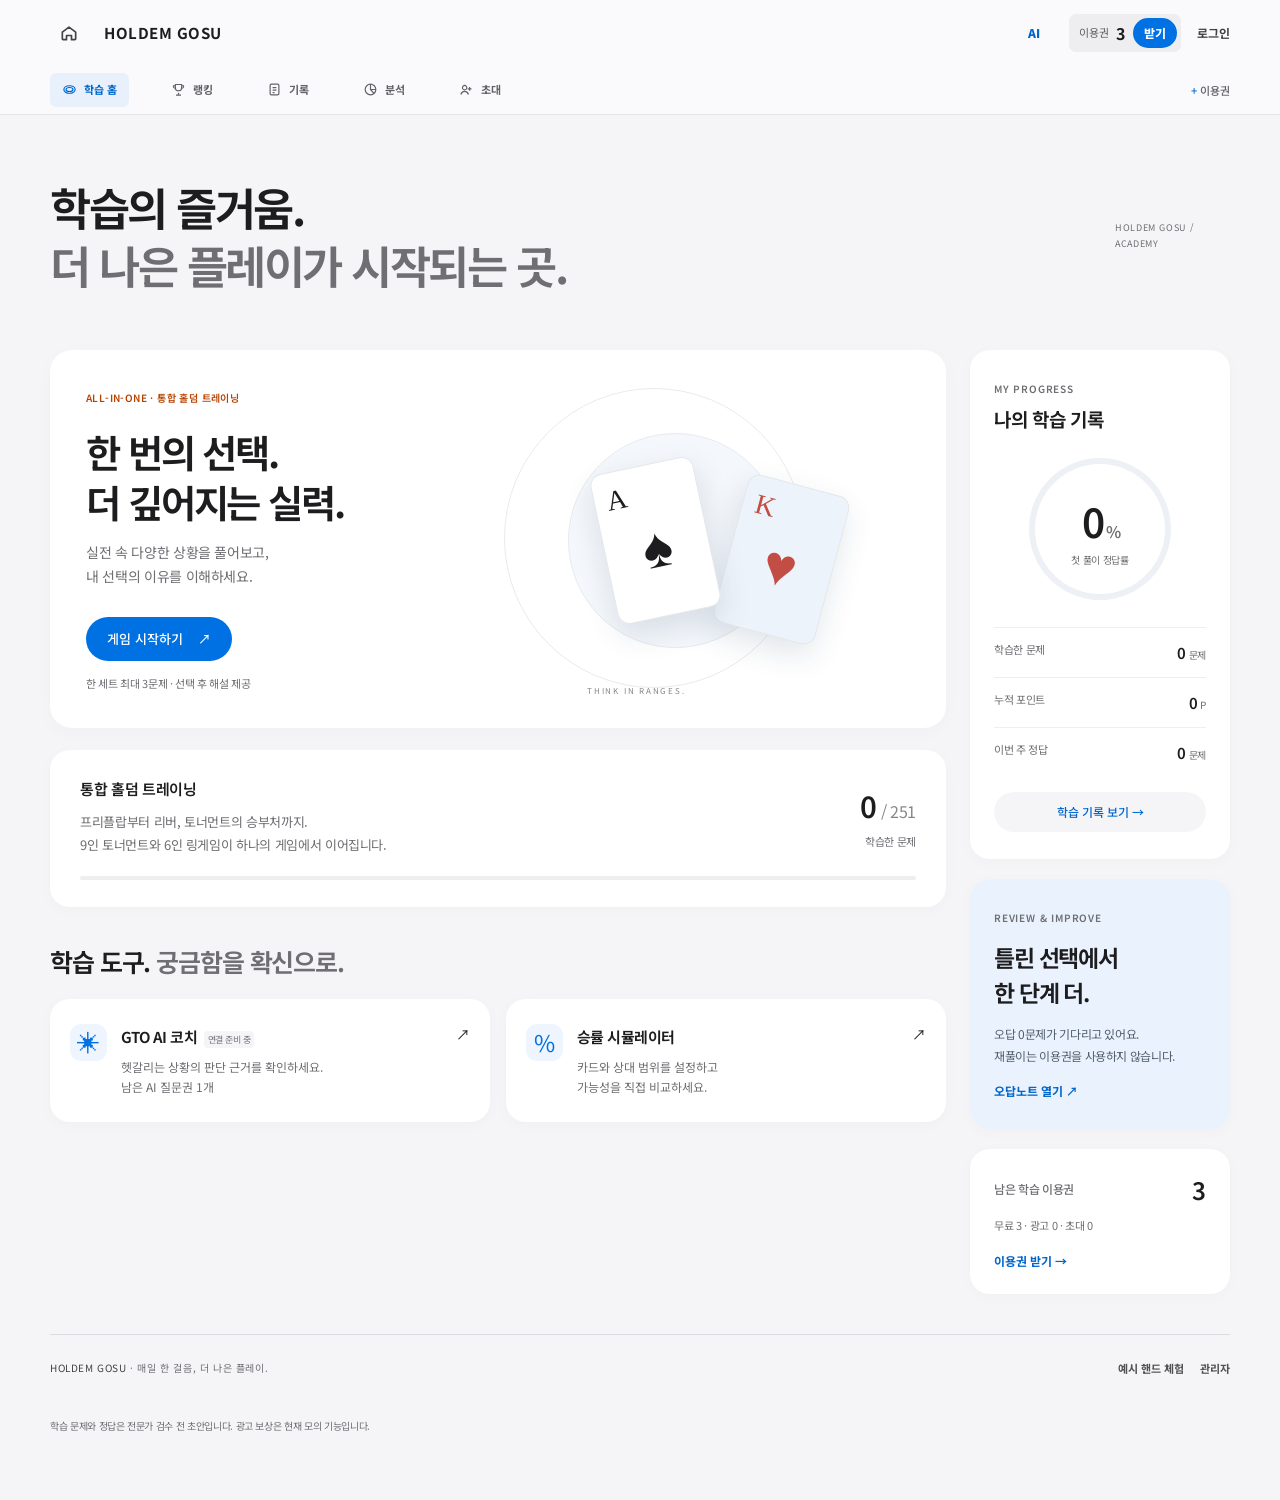
==== commit 9e43f9b5: "Correct poker question math and quarantine unverified answers" ====
--- a/docs/index.html
+++ b/docs/index.html
@@ -550,8 +550,9 @@
     const pre = streets[0].trim().split(/\s+/).filter(Boolean);
     if (pre.length >= 2) pre.splice(2, 0, 'f');
     streets[0] = pre.join(' ');
-    const fix = x => typeof x === 'string' ? x.replace(/8인/g, '9인').replace(/뒤에 7명/g, '뒤에 8명') : x;
-    return { ...p, pl: 9, format: 'tournament', a: streets.join('|'), ti: fix(p.ti), ctx: fix(p.ctx), w: fix(p.w), n: (p.n || []).map(fix) };
+    const fix = x => typeof x === 'string' ? x.replace(/8인/g, '9인').replace(/뒤에 7명/g, '뒤에 8명').replace(/뒤 7명/g, '뒤 8명').replace(/뒤에는 6명/g, '뒤에는 7명').replace(/앞의 세 명/g, '앞의 네 명') : x;
+    const s = p.s && typeof p.s === 'object' && p.s.U2 == null ? {...p.s, U2:p.s.d ?? p.s.U1 ?? p.s.UTG ?? 20} : p.s;
+    return { ...p, s, pl: 9, format: 'tournament', a: streets.join('|'), ti: fix(p.ti), ctx: fix(p.ctx), w: fix(p.w), n: (p.n || []).map(fix) };
   }
   /** 문제 → 결정 시점의 테이블 상태 */
   function build(p) {
@@ -732,9 +733,9 @@
     const o = p.o || [];
     if (o.length < 2 || o.length > 5) errs.push('선택지는 2~5개');
     errs.push(...validateOptions(st, o));
-    if (!p.ex) {
-      const ans = [].concat(p.ans);
-      if (!ans.length || ans.some(i => !(i >= 0 && i < o.length))) errs.push('정답 인덱스 오류');
+    if (!p.ex && !p.reviewHold) {
+      const ans = p.ans == null ? [] : [].concat(p.ans);
+      if (!ans.length || ans.some(i => !Number.isInteger(i) || !(i >= 0 && i < o.length))) errs.push('정답 인덱스 오류');
       if (!p.w || p.w.length < 20) errs.push('해설(w) 부족');
     }
     if (p.n && p.n.length !== o.length) errs.push(`선택지별 설명(n) 개수 ${p.n.length} ≠ 선택지 ${o.length}`);
@@ -770,7 +771,84 @@
 })();
 if (typeof module !== 'undefined') module.exports = PD;
 
-const PROBLEMS = []; const P = o => PROBLEMS.push(o);
+/* 2026-10-12 content audit. Applied on load, including after legacy admin edits.
+ * Keep corrections separate from generated source so regeneration cannot undo them.
+ * This is a mathematical/editorial review, not a solver certification.
+ */
+const ProblemReview = (() => {
+  const revision = '2026-10-12';
+  const range = (prefix, first, last) => Array.from({length:last-first+1}, (_,i) => prefix + String(first+i).padStart(2,'0'));
+  const held = new Set([
+    ...range('A',66,75), ...range('M',50,54), ...range('M',68,70),
+    'B22', ...range('B',80,85), 'C03', 'A78', 'A80'
+  ]);
+  const finalThresholds = {A28:57.1,A93:57.1,A94:40.4,A95:61.8,A96:52.3,A97:55.5};
+  const pct = n => (n * 100).toFixed(1);
+  const bb = n => String(Math.round(n*100)/100);
+  function apply(input, PD) {
+    if (input.custom || input.contentRevision === revision) return input;
+    let p = {...input, n:[...(input.n || [])]};
+    let changed = false;
+    const set = patch => { p = {...p,...patch}; changed = true; };
+    // Keep thirteen remaining players: move the fifth off-table player to U2.
+    // This preserves the original chip total instead of inventing a 100BB stack.
+    if (p.tp === '버블과 ICM' && (p.pl || 8) >= 8 && p.s && typeof p.s === 'object') {
+      const ctx = p.ctx || '';
+      const m = ctx.match(/(다른 테이블(?: 5명)?[: ]+)([\d·]+)BB/);
+      if (m && m[2].split('·').length === 5) {
+        const external = m[2].split('·').map(Number);
+        set({s:{...p.s,U2:external.pop()},ctx:ctx.replace(m[0], '다른 테이블 4명: '+external.join('·')+'BB')});
+      }
+    }
+    p = PD.normalize(p);
+    if (p.id === 'A26') set({ans:1, ctx:p.ctx+' 스택은 블라인드·BB 앤티 납부 전입니다. 정적 ICM으로 비교하며 이후 블라인드 이동은 모델링하지 않습니다.',
+      w:'QQ는 아무 두 장을 상대로 약 80%의 에퀴티가 있습니다. BB 앤티 1BB와 블라인드 1BB를 낸 뒤 추가 콜은 33BB이고, 상대의 미매칭 금액을 반환하면 최종 팟은 69BB입니다. 정적 ICM으로 폴드의 상금 기대값은 전체 상금의 30.25%, 승리 시 35.76%, 패배 시에도 확보한 4위 상금 15%를 받습니다. 무승부를 생략한 승패 모델의 손익분기 승률은 (30.25−15)/(35.76−15) ≈ 73.5%입니다. QQ는 이 기준보다 충분히 강하므로 콜합니다. 파이널 탈락을 상금 0으로 계산하면 안 됩니다.',
+      n:['이 조건에서는 QQ의 승률이 ICM 손익분기 기준을 넘으므로 폴드가 더 불리합니다.','']});
+    if (p.id === 'M35') set({w:'4 세트는 상대의 A 탑페어와 많은 투페어보다 강합니다. 작은 턴 베팅에 체크레이즈로 밸류를 얻는 선택을 권장합니다. 보드는 A♠ 9♣ 4♥ 7♦로 네 가지 무늬이므로 플러시 드로우는 없습니다. T8·86·65 등 스트레이트 드로우는 가능합니다. 상대가 강한 범위로만 베팅하거나 레이즈에 많이 폴드한다면 콜도 고려할 수 있습니다.',ans:[1,2],n:['세트는 이 상황에서 폴드하기에 너무 강합니다.','','','큰 올인은 더 약한 A의 콜을 줄일 수 있습니다.']});
+    if (p.id === 'A04') set({w:'K-7-2 레인보우에서 AK 탑페어 탑키커는 체크레이즈에 콜하는 것이 기본적인 대응 후보입니다. 상대는 세트·투페어와 블러프를 가질 수 있습니다. 54·64는 거트샷이 아니라 두 장이 더 필요한 백도어 스트레이트 후보입니다. 콜하면 상대의 블러프를 남기며 팟을 관리할 수 있습니다. 정확한 승률과 최적 행동은 상대의 밸류·블러프 조합 및 빈도에 따라 달라집니다.'});
+    if (p.id === 'A48') set({w:p.w.replace('스트레이트(8-7)','거트샷 스트레이트 드로우(8-7, T 필요)').replace('상대 범위가 너무 강해 폴드합니다.','이 문제에서는 상대가 87 드로우로 베팅하지 않고 투페어·세트로만 리드한다고 가정해 폴드합니다.'),ctx:p.ctx+' 학습 가정: 이 크기의 턴 리드는 투페어·세트로만 하며 드로우 블러프는 없습니다.'});
+    if (p.id === 'A10') set({w:p.w.replace('리버 J로 T7·QT·76 같은 스트레이트와 AJ 투페어가 생겼습니다.','리버 J로 T7·QT 스트레이트와 AJ 투페어가 생겼습니다. 76 스트레이트는 턴 8에서 이미 완성됐습니다.')});
+    if (p.id === 'A11') set({w:p.w.replace('빗나간 다이아몬드·스트레이트 드로우','빗나간 스트레이트 드로우')});
+    if (p.id === 'B17') set({w:p.w.replace('9 세컨드 페어','9 서드 페어')});
+    if (p.id === 'B36') set({w:p.w.replace('한 칸 떨어진','두 칸 떨어진')});
+    // Heads-up all-in odds use the additional live call, never subtract the ante twice.
+    const num = Number(p.id.slice(1));
+    if (p.id[0] === 'A' && ((num>=31 && num<=42) || (num>=76 && num<=82))) {
+      const st = PD.build(p), risk = Math.min(st.toCall,st.hero.stack);
+      const opponent = st.pl.find(x=>!x.folded && !x.hero);
+      const uncalled = Math.max(0,opponent.bet-(st.hero.bet+risk));
+      const total = st.total+risk-uncalled;
+      const eqMatch = p.w.match(/승률은 약 (\d+)%/);
+      const equity = eqMatch ? Number(eqMatch[1])/100 : null;
+      const threshold = risk/total;
+      const assumed = equity == null ? '' : ` 이 연습에서는 상대 범위에 대한 내 에퀴티를 ${pct(equity)}%로 가정합니다(솔버 검증값 아님).`;
+      set({ctx:(p.ctx || '')+assumed+' ICM을 제외하고 칩 기대값만 비교합니다.',
+        w:`추가 콜은 ${bb(risk/st.bb)}BB이고 콜 후 실제로 다투는 팟은 ${bb(total/st.bb)}BB입니다. 필요한 에퀴티는 ${bb(risk/st.bb)} ÷ ${bb(total/st.bb)} = ${pct(threshold)}%입니다. 앤티는 팟에 포함되지만 상대 베팅을 맞춘 금액에는 포함되지 않습니다.`+(equity==null?'':` 문제에서 가정한 에퀴티 ${pct(equity)}%와 비교하면 ${equity>threshold?'콜':'폴드'}입니다. 실제 상대 범위가 달라지면 결론도 달라질 수 있습니다.`),
+        ans:equity==null?p.ans:(equity>threshold?1:0),n:['문제의 가정 에퀴티와 콜 손익분기 기준을 비교하세요.','문제의 가정 에퀴티와 콜 손익분기 기준을 비교하세요.']});
+    }
+    // Clear unsupported fixed answers; keep the hand for a future range/solver review.
+    if ((p.tp === '버블과 ICM' && p.id !== 'A26') || held.has(p.id)) {
+      let reason = p.tp === '버블과 ICM' ? '전체 스택·상금 구조와 상대의 정확한 조합·빈도를 기준으로 ICM 및 승률 재검증이 필요합니다.' :
+        /^A(6[6-9]|7[0-5])$/.test(p.id) ? '카드 제거 효과, 여러 명의 콜·오버콜과 다른 선택의 기대값을 포함한 재계산이 필요합니다.' :
+        /^M5[0-4]$/.test(p.id) ? '올인이 손해라는 사실만으로 폴드를 확정할 수 없습니다. 콜을 포함한 각 선택의 기대값 비교가 필요합니다.' :
+        ['A78','A80'].includes(p.id) ? '수정된 팟오즈가 기존 근사 승률과 매우 가까워 정확한 상대 범위로 재계산해야 합니다.' :
+        '상대의 범위와 사이즈별 대응이 정해지지 않아 특정 베팅 크기나 행동만 정답으로 확정할 수 없습니다.';
+      const more = finalThresholds[p.id] ? ` 확정 상금과 BB 앤티를 반영한 정적 ICM의 승패 모델 손익분기 승률은 약 ${finalThresholds[p.id]}%입니다. 무승부와 정확한 상대 범위까지 검증한 뒤 정답을 확정합니다.` : '';
+      set({reviewHold:true,reviewReason:reason,rv:'fix',ans:null,n:p.o.map(()=>''),w:'재검수 중인 문항으로 출제와 채점을 중단했습니다. '+reason+more});
+      if (['A98','A99','A100'].includes(p.id)) {
+        const st=PD.build(p), risk=Math.min(st.toCall,st.hero.stack), total=st.total+risk;
+        p.w+=` 칩 기준 팟오즈는 ${bb(risk/st.bb)} ÷ ${bb(total/st.bb)} = ${pct(risk/total)}%입니다. ICM 기준과는 별개입니다.`;
+      }
+    }
+    // Idempotence: repeated bank reads must not append learning assumptions again.
+    if (changed) p.contentRevision = revision;
+    return p;
+  }
+  return {apply,revision};
+})();
+if (typeof module !== 'undefined') module.exports = ProblemReview;
+
+const PROBLEMS = []; const P = o => PROBLEMS.push(ProblemReview.apply(o, PD));
 /* 자동 생성: gen/g1 */
 P({"id":"B31","lv":1,"tp":"포지션별 시작 핸드","ti":"UTG에서 JJ","bl":[200,400,400],"s":50,"h":"UTG","c":"JcJs","b":"","a":"","o":["f","c","r2.2","r4"],"ans":2,"w":"UTG는 가장 먼저 행동하고 뒤에 7명이 남아 있습니다. 이 자리의 오픈 범위는 대략 상위 15%이고 JJ 핸드는 그 안에 들어갑니다. 높은 포켓페어라 콜하는 대부분의 핸드를 앞섭니다. 토너먼트에서는 2.2BB 안팎의 작은 오픈이 표준입니다.","n":["범위 안의 핸드를 버리면 블라인드와 앤티를 가져올 기회를 놓칩니다.","림프는 주도권을 잃고 뒤 플레이어에게 싸게 들어오거나 레이즈할 기회를 줍니다.","","4BB는 같은 효과를 더 큰 위험으로 얻습니다. 2.2BB면 충분합니다."]});
 P({"id":"B32","lv":1,"tp":"포지션별 시작 핸드","ti":"UTG에서 AJs","bl":[250,500,500],"s":40,"h":"UTG","c":"AsJs","b":"","a":"","o":["f","c","r2.2","a"],"ans":2,"w":"UTG는 가장 먼저 행동하고 뒤에 7명이 남아 있습니다. 이 자리의 오픈 범위는 대략 상위 15%이고 AJs 핸드는 그 안에 들어갑니다. 높은 카드 두 장에 넛 플러시 가능성까지 있어 앞 포지션에서도 오픈할 수 있습니다. 토너먼트에서는 2.2BB 안팎의 작은 오픈이 표준입니다.","n":["범위 안의 핸드를 버리면 블라인드와 앤티를 가져올 기회를 놓칩니다.","림프는 주도권을 잃고 뒤 플레이어에게 싸게 들어오거나 레이즈할 기회를 줍니다.","","40BB 올인은 더 강한 핸드에만 콜을 받아, 위험에 비해 얻는 것이 블라인드뿐입니다."]});
@@ -1885,15 +1963,15 @@
     const base = PROBLEMS.concat(Object.values(S.custom || {}).map(p => ({ ...p, custom: true })));
     return base.map(p => {
       const e = S.edits[p.id];
-      const q = e ? { ...p, ...e } : p;
-      return { ...PD.normalize(q), rv: S.review[p.id] || 'draft' };
+      const q = e && !p.contentRevision ? { ...p, ...e } : p;
+      return { ...PD.normalize(q), rv: p.reviewHold ? 'fix' : S.review[p.id] || p.rv || 'draft' };
     });
   }
   const byId = id => bank().find(p => p.id === id);
   /** 출제 가능한 문제(난이도를 주면 그 난이도만) */
   function playable(lv) {
     const only = S.settings.onlyReviewed;
-    return bank().filter(p => !p.ex && (lv == null || p.lv === lv) && p.rv !== 'hidden' && (!only || p.rv === 'ok') && valid(p).length === 0);
+    return bank().filter(p => !p.ex && !p.reviewHold && p.ans != null && (lv == null || p.lv === lv) && p.rv !== 'hidden' && p.rv !== 'fix' && (!only || p.rv === 'ok') && valid(p).length === 0);
   }
   const ansOf = p => (p.ans == null ? [] : [].concat(p.ans));
 
@@ -1993,7 +2071,7 @@
     ui.set = { ids, idx: 0, answers: [], mode: 'scored' };
     go('play');
   }
-  function startRetry(ids) { ui.set = { ids, idx: 0, answers: [], mode: 'retry' }; go('play'); }
+  function startRetry(ids) { ids = ids.filter(id => { const p=byId(id); return p && !p.reviewHold && p.ans != null && !['fix','hidden'].includes(p.rv); }); if (!ids.length) { U.toast('선택한 문제는 재검수 중입니다.'); return; } ui.set = { ids, idx: 0, answers: [], mode: 'retry' }; go('play'); }
   function startPreview(id) { ui.set = { ids: [id], idx: 0, answers: [], mode: 'preview', back: ui.view }; go('play'); }
 
   // ================= 문제 풀이 =================
@@ -2079,11 +2157,12 @@
           else if (done.choice === i) { cls += ' wrong'; mark = '✕ 내 선택'; }
           else cls += ' dim';
         }
-        return `<button type="button" class="${cls}" data-o="${i}" ${done ? 'disabled' : ''}><span class="led" aria-hidden="true"></span><span class="lb">${U.esc(op.act)}</span>${op.amt ? `<span class="am num">${U.esc(op.amt)}</span>` : ''}${op.sub ? `<span class="sb num">${U.esc(op.sub)}</span>` : ''}${mark ? `<span class="mark">${mark}</span>` : ''}</button>`;
+        return `<button type="button" class="${cls}" data-o="${i}" ${done || p.reviewHold ? 'disabled' : ''}><span class="led" aria-hidden="true"></span><span class="lb">${U.esc(op.act)}</span>${op.amt ? `<span class="am num">${U.esc(op.amt)}</span>` : ''}${op.sub ? `<span class="sb num">${U.esc(op.sub)}</span>` : ''}${mark ? `<span class="mark">${mark}</span>` : ''}</button>`;
       }).join('');
       const facing = st.facing ? `콜 금액 ${A(Math.min(st.toCall, st.hero.stack))}` : '상대 베팅 없음';
       return `<section class="stage story-stage">
         ${storyHtml(p, st, prog)}
+        ${p.reviewHold ? '<p class="proto">재검수 중 · 출제 및 채점 중단: ' + U.esc(p.reviewReason) + '</p>' : ''}
         <div class="tbl">${svg}
           <div class="hud">
             <div class="hud-l">
@@ -2137,6 +2216,7 @@
   function answer(i) {
     const set = ui.set, p = byId(set.ids[set.idx]);
     if (set.answers[set.idx]) return;
+    if (p.reviewHold) { U.toast('재검수 중인 문항은 채점하지 않습니다.'); return; }
     const ans = ansOf(p), ok = ans.includes(i);
     const rec = { id: p.id, choice: i, ok, first: false };
     if (set.mode === 'scored') {
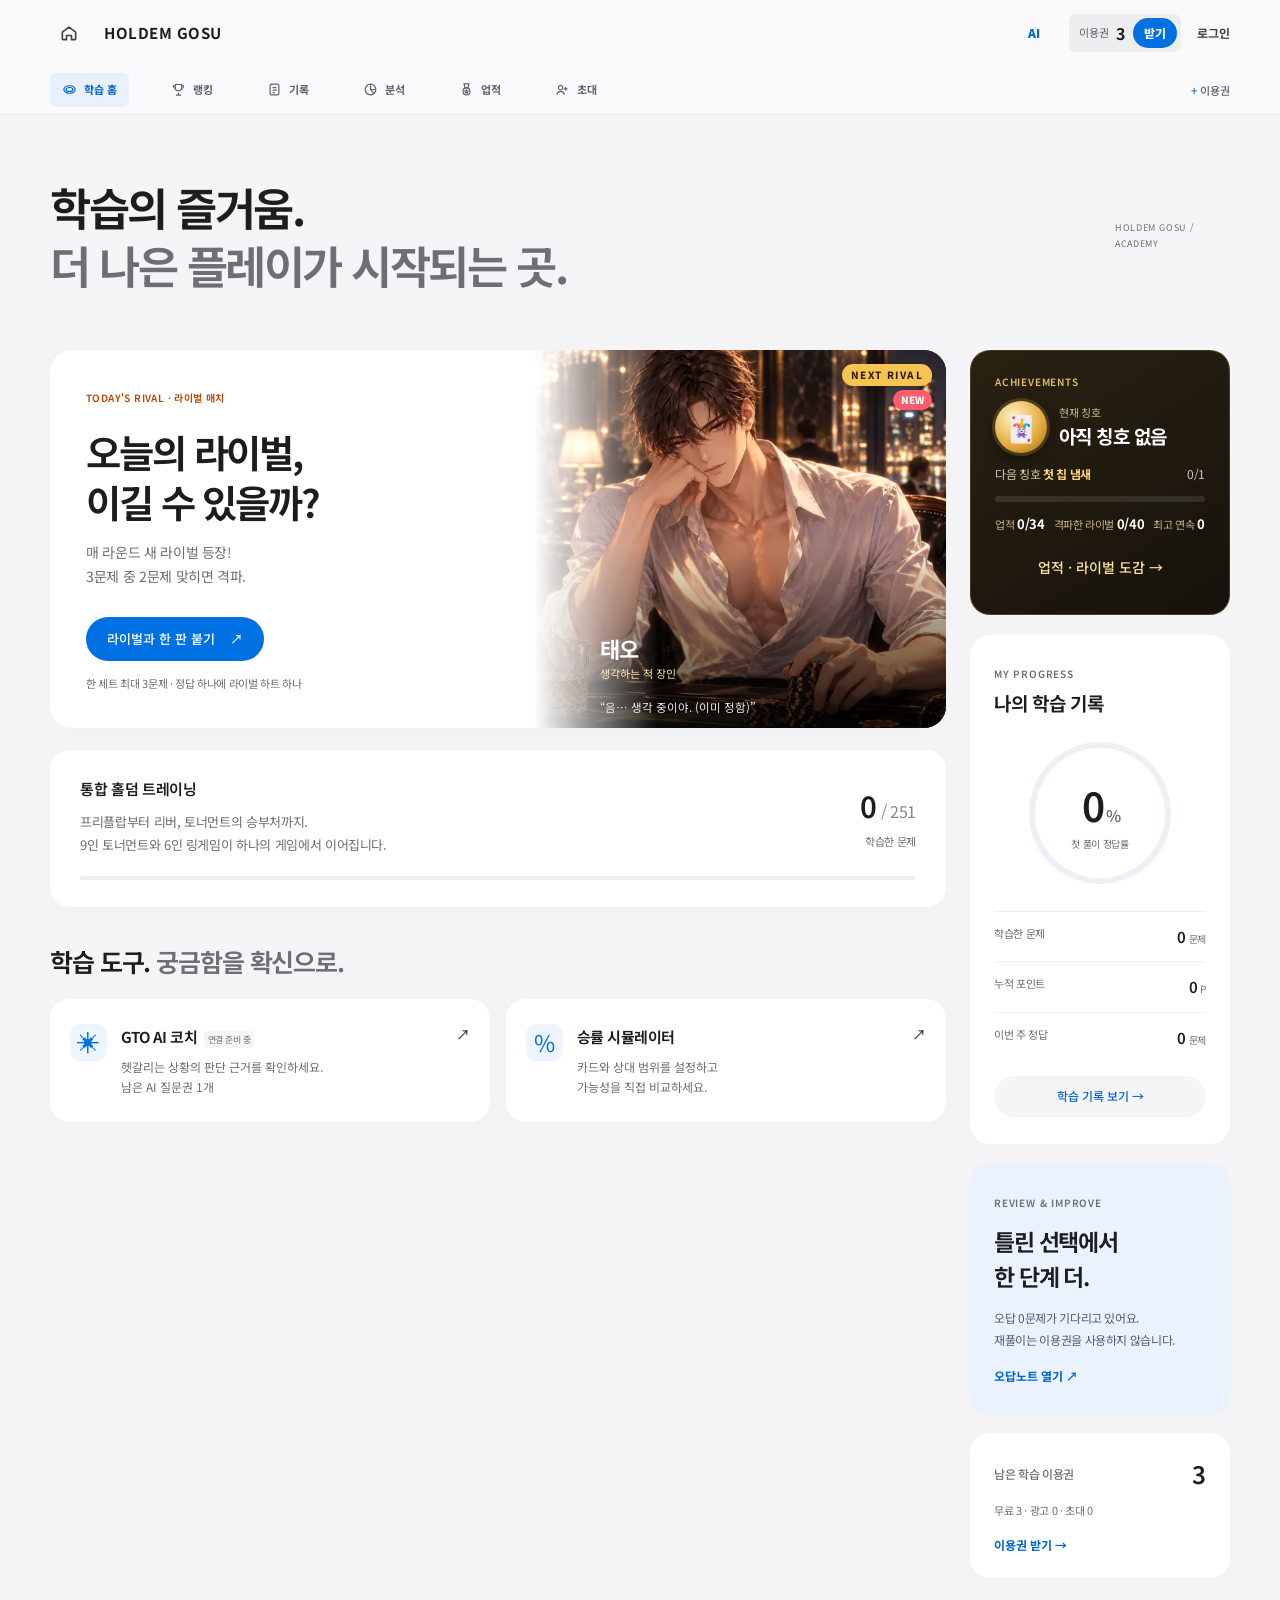
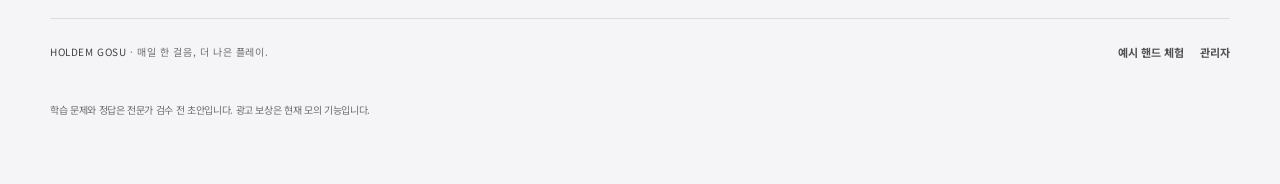
==== commit 9fab8bdd: "라이벌 매치, 코믹 시나리오, 정답 수 업적·라이벌 도감 추가 - 라운드마다 라이벌 40명 중 1명 등장(VS 화면, 상황별 대사, 하트 체력, 격파 판정) - 문제 카드 코믹 문" ====
--- a/docs/index.html
+++ b/docs/index.html
@@ -469,6 +469,158 @@
 .story-stage{max-width:650px;gap:20px}.hand-story{padding:28px 30px;background:linear-gradient(140deg,#25332f,#192123);border:1px solid #80998e40;border-radius:18px;color:#eaf0eb}.story-top{display:flex;justify-content:space-between;gap:12px;font-size:10px;letter-spacing:.12em;color:#b7c4bd}.story-top span:last-child{letter-spacing:0;color:#c4b794}.hand-story h1{font-size:29px;font-weight:650;line-height:1.4;letter-spacing:-.045em;margin:16px 0}.story-intro{font-size:15px;line-height:1.9;color:#c6d0c9}.story-intro b{color:#f0dab2;font-weight:600}.story-context{border-left:3px solid #c9b17a;padding:2px 0 2px 15px;margin-top:22px}.story-context>span{font-size:10px;color:#c9b17a}.story-context p{margin:6px 0 0;font-size:16px;line-height:1.85;color:#f0f1ed}.story-facts{display:grid;grid-template-columns:repeat(3,minmax(0,1fr));gap:8px;border-top:1px solid #ffffff12;border-bottom:1px solid #ffffff12;padding:17px 0;margin-top:23px}.story-facts>div{display:flex;flex-direction:column;gap:9px}.story-facts>div>span{font-size:10px;color:#a4b1ab}.story-facts b{font-size:16px;font-weight:600;line-height:24px}.story-prompt{font-size:18px;color:#f1dfb6;font-weight:500;margin-top:20px;line-height:1.6}.story-prompt>span{display:block;font-size:12px;color:#a9b7af;font-weight:400;margin-top:4px}.decision-heading{display:flex;flex-direction:column;gap:6px;margin-top:4px}.decision-heading span{font-size:10px;letter-spacing:.14em;color:#aebcb4}.decision-heading b{font-size:20px;font-weight:550;letter-spacing:-.035em}.story-stage .tbl{margin-inline:0}.story-stage .ibtn{color:#eaf0eb;background:#222d30;border-color:#ffffff24}.story-stage .ticker{margin-top:4px}.story-stage .tbl svg{min-height:360px}.story-stage .acts4{margin-bottom:3px}
 @media(max-width:480px){.unified-progress{padding:22px;gap:15px}.unified-progress p{font-size:12px}.unified-count b{font-size:23px}.unified-count small{font-size:13px}.story-stage{gap:16px}.hand-story{padding:22px 20px;border-radius:16px}.hand-story h1{font-size:25px;margin:14px 0}.story-intro{font-size:14px;line-height:1.85}.story-context p{font-size:15px}.story-facts{gap:5px}.story-facts b{font-size:14px}.story-facts>div>span{font-size:9px}.story-prompt{font-size:17px}.decision-heading b{font-size:19px}.story-stage .tbl{margin-inline:-10px}}
 
+/* ===== 재미 레이어: 라이벌 · 업적 ===== */
+.nav-in{grid-template-columns:repeat(6,minmax(0,1fr)) 58px}
+@media(max-width:480px){.nav-in{grid-template-columns:repeat(7,minmax(0,1fr));gap:3px}.nav .slot{font-size:10px}}
+
+/* 홈: 다음 라이벌 */
+.study-hero .hero-copy{width:58%}
+.hero-rival{position:absolute;top:0;right:0;bottom:0;width:46%;z-index:1;border:0;padding:0;margin:0;cursor:pointer;background:#120d0b;overflow:hidden;color:#fff;text-align:left;font:inherit}
+.hero-rival img{position:absolute;inset:0;width:100%;height:100%;object-fit:cover;object-position:50% 12%;transition:transform .5s ease}
+.hero-rival:hover img{transform:scale(1.04)}
+.hero-rival::before{content:"";position:absolute;inset:0;z-index:1;background:linear-gradient(90deg,#fff 0,#fff0 30%),linear-gradient(0deg,#000000d0 0,transparent 48%)}
+.hero-rival>span{position:absolute;z-index:2}
+.hr-tag{top:14px;right:14px;font:800 10px/1 var(--f-body);letter-spacing:.14em;background:#f5c451;color:#2a1a00;padding:6px 9px;border-radius:99px}
+.hr-new{top:40px;right:14px;font:900 10px/1 var(--f-body);background:#ff5d6c;color:#fff;padding:5px 8px;border-radius:99px;animation:fun-pulse 1.4s ease-in-out infinite}
+.hr-name{left:16%;right:12px;bottom:46px;display:flex;flex-direction:column;font-size:11px;color:#ffe9b8}
+.hr-name b{font-size:22px;color:#fff;letter-spacing:-.03em}
+.hr-say{left:16%;right:12px;bottom:12px;font-size:11.5px;line-height:1.45;color:#f3eee6;display:-webkit-box;-webkit-line-clamp:2;-webkit-box-orient:vertical;overflow:hidden}
+@media(max-width:480px){.study-hero .hero-copy{width:58%}.study-hero .hero-copy h2{font-size:26px}.hero-rival{width:50%}.hr-name b{font-size:18px}.hr-say{font-size:10.5px}.hero-art{display:none}}
+
+/* 홈: 업적 패널 */
+.ach-panel{display:grid;gap:12px;padding:24px;border-radius:20px;background:linear-gradient(150deg,#2a2112,#16120b);color:#f6ead2;border:1px solid #f5c45133}
+.ach-panel .eyebrow{color:#e5bf6a}
+.ap-title{display:flex;gap:12px;align-items:center}
+.ap-medal{display:grid;place-items:center;width:52px;height:52px;border-radius:50%;background:radial-gradient(circle at 35% 30%,#fff3c4,#e2a93a 60%,#9a6512);font-size:26px;box-shadow:0 0 0 3px #f5c45133,0 6px 16px #0006;flex:none}
+.ap-title small,.ach-hero small{display:block;font-size:11px;color:#c9b48a}
+.ap-title b,.ach-hero b{font-size:19px;letter-spacing:-.03em;color:#fff}
+.ap-next{display:flex;justify-content:space-between;font-size:12px;color:#d9c9a6}
+.ap-next b{color:#ffd77a}
+.ach-panel .course-progress{height:6px;background:#ffffff1a;border-radius:9px;overflow:hidden;margin:0}
+.ach-panel .course-progress i{display:block;height:100%;background:linear-gradient(90deg,#f5c451,#ff8a4c);border-radius:9px}
+.ap-row{display:flex;justify-content:space-between;gap:8px;font-size:11px;color:#c9b48a;flex-wrap:wrap}
+.ap-row b{color:#fff;font-size:13px}
+.ach-panel .btn-line{color:#ffe3a1;border-color:#f5c45155;background:transparent}
+
+/* 풀이: 코믹 시나리오 */
+.hand-story.comic{position:relative}
+.story-hook{margin:-6px 0 14px;font-size:15px;line-height:1.6;color:#ffd98a;font-weight:600}
+.story-topic{margin:14px 0 0;font-size:13px;color:#d6e2da;background:#ffffff0c;border:1px dashed #ffffff26;border-radius:10px;padding:9px 12px}
+
+/* 라이벌 말풍선 */
+.rival-bar{position:relative;display:flex;gap:12px;align-items:center;margin:-6px -8px 18px;padding:10px 12px;border-radius:16px;background:#0e1513;border:1px solid #f5c45138}
+.rb-face{flex:none;width:64px;height:64px;border-radius:50%;overflow:hidden;border:2px solid #f5c451;padding:0;background:#000;cursor:pointer}
+.rb-face img{width:100%;height:100%;object-fit:cover;object-position:50% 14%;display:block}
+.rb-main{min-width:0;flex:1;display:grid;gap:6px}
+.rb-top{display:flex;align-items:baseline;gap:7px;min-width:0}
+.rb-top b{font-size:15px;color:#fff;flex:none}
+.rb-top span:not(.rb-hp){font-size:11px;color:#b3c1b9;white-space:nowrap;overflow:hidden;text-overflow:ellipsis;min-width:0}
+.rb-hp{margin-left:auto;flex:none;letter-spacing:1px;font-style:normal}
+.rb-hp i{font-style:normal;color:#ffffff30;font-size:14px}
+.rb-hp i.on{color:#ff5d6c;text-shadow:0 0 6px #ff5d6c88}
+.rb-say{position:relative;background:#fff;color:#1d1d1f;font-size:13.5px;font-weight:600;line-height:1.45;padding:8px 11px;border-radius:4px 12px 12px 12px}
+.rival-bar.hit{animation:fun-shake .5s ease 1}
+.rival-bar.hit .rb-face{border-color:#6fd39a;filter:saturate(.6)}
+.rival-bar.hit .rb-say{background:#e8fff1}
+.rival-bar.gloat .rb-face{animation:fun-bounce .7s ease 2}
+.rival-bar.gloat .rb-say{background:#fff0f1}
+.rb-fx{position:absolute;right:14px;top:-10px;font:900 15px/1 var(--f-body);padding:5px 9px;border-radius:99px;animation:fun-float 1.6s ease forwards}
+.hit .rb-fx{background:#6fd39a;color:#06301a}
+.gloat .rb-fx{background:#ff5d6c;color:#fff}
+.verdict-fun{margin:0 0 10px;font-size:17px;font-weight:700;letter-spacing:-.02em}
+.verdict-fun.ok{color:#2fbf71}.verdict-fun.no{color:#ff6b6b}
+@media(max-width:480px){.rival-bar{margin:-4px -6px 16px;padding:9px 10px;gap:10px}.rb-face{width:54px;height:54px}.rb-say{font-size:12.5px}.story-hook{font-size:14px}}
+
+/* VS 화면 · 프로필 */
+.vs-card{width:min(400px,100%);max-height:calc(100dvh - 32px);overflow:auto;border-radius:22px;background:#130f0c;border:1px solid #f5c45155;box-shadow:0 20px 60px #000c;color:#f6efe3;animation:fun-pop .45s cubic-bezier(.2,1.4,.4,1)}
+.vs-img{position:relative;aspect-ratio:4/4.2;overflow:hidden}
+.vs-img img{width:100%;height:100%;object-fit:cover;object-position:50% 10%;display:block}
+.vs-img::after{content:"";position:absolute;inset:0;background:linear-gradient(0deg,#130f0c 0,transparent 40%)}
+.vs-badge{position:absolute;z-index:2;left:16px;top:14px;font:italic 900 34px/1 var(--f-body);color:#ffd45e;text-shadow:0 3px 0 #a33,0 0 18px #f5c451aa;animation:fun-vs 1.2s ease-in-out infinite}
+.vs-type{position:absolute;z-index:2;right:14px;top:14px;font:800 11px/1 var(--f-body);padding:6px 10px;border-radius:99px;background:#000a;border:1px solid #fff4;color:#fff}
+.vs-body{display:grid;gap:10px;padding:0 20px 20px;margin-top:-34px;position:relative;z-index:2}
+.vs-eyebrow{font-size:10px;letter-spacing:.14em;color:#e5bf6a}
+.vs-body h2{margin:0;font-size:28px;letter-spacing:-.04em;color:#fff;display:flex;flex-direction:column}
+.vs-body h2 small{font-size:13px;font-weight:500;color:#cdbb98;letter-spacing:0;margin-top:3px}
+.vs-say{margin:0;background:#fff;color:#1d1d1f;padding:11px 14px;border-radius:4px 14px 14px 14px;font-size:15px;font-weight:700;line-height:1.5}
+.vs-meta{display:flex;justify-content:space-between;gap:8px;font-size:12px;color:#c9b48a;flex-wrap:wrap}
+.vs-card .btn-brass{background:linear-gradient(180deg,#ffd45e,#e09a26);color:#2a1a00;border:0;font-weight:800}
+.vs-rule{margin:0;font-size:12px;color:#a99a80;line-height:1.6}
+
+/* 결과: 라이벌 */
+.rival-result{display:grid;grid-template-columns:130px 1fr;gap:16px;align-items:center;padding:14px;border-radius:18px;background:linear-gradient(140deg,#2a2112,#130f0c);border:1px solid #f5c45140;color:#f6efe3}
+.rival-result.lose{background:linear-gradient(140deg,#2a1216,#130c0e);border-color:#ff5d6c40}
+.rr-img{position:relative;aspect-ratio:3/4;border-radius:12px;overflow:hidden}
+.rr-img img{width:100%;height:100%;object-fit:cover;object-position:50% 12%;display:block}
+.lose .rr-img img{filter:none}.win .rr-img img{filter:grayscale(.55) brightness(.8)}
+.rr-stamp{position:absolute;left:50%;top:50%;transform:translate(-50%,-50%) rotate(-14deg);font:900 21px/1 var(--f-body);padding:7px 10px;border:3px solid currentColor;border-radius:8px;white-space:nowrap;animation:fun-stamp .5s cubic-bezier(.3,1.6,.5,1) both .15s}
+.win .rr-stamp{color:#ffd45e;background:#2a1a00cc}.lose .rr-stamp{color:#ff6b78;background:#2a0006cc}
+.rr-body{display:grid;gap:8px;min-width:0}
+.rr-body .eyebrow{color:#e5bf6a}
+.rr-body h3{margin:0;font-size:20px;letter-spacing:-.03em;color:#fff}
+.rr-say{margin:0;font-size:13.5px;line-height:1.55;color:#efe5d3}
+.rr-say b{color:#ffd77a;margin-right:4px}
+.rr-hp{font-size:12px;color:#c9b48a}
+.rival-result .link{color:#ffd77a;justify-self:start}
+@media(max-width:400px){.rival-result{grid-template-columns:100px 1fr;gap:12px}.rr-body h3{font-size:17px}.rr-stamp{font-size:16px}}
+
+/* 업적 화면 */
+.ach-hero{display:grid;grid-template-columns:auto 1fr;gap:14px;align-items:center;padding:20px;border-radius:18px;background:linear-gradient(150deg,#2a2112,#16120b);border:1px solid #f5c45133}
+.ach-hero-n{grid-column:1/-1;display:grid;grid-template-columns:repeat(3,1fr);gap:8px;border-top:1px solid #ffffff14;padding-top:14px}
+.ach-hero-n div{display:flex;align-items:baseline;gap:3px;justify-content:center}
+.ach-hero-n b{font-size:24px;color:#ffd77a}.ach-hero-n span{font-size:11px;color:#c9b48a}
+.ach-group{display:grid;gap:10px}
+.ach-group h3{margin:6px 0 0;font-size:13px;letter-spacing:.06em;color:var(--muted,#8a939b)}
+.ach-list{display:grid;grid-template-columns:repeat(auto-fill,minmax(250px,1fr));gap:10px}
+.ach{display:flex;gap:12px;align-items:center;padding:14px;border-radius:14px;background:#ffffff08;border:1px solid #ffffff14}
+.ach.on{background:linear-gradient(140deg,#3a2c10,#1e170c);border-color:#f5c45166}
+.ach-ic{flex:none;display:grid;place-items:center;width:46px;height:46px;border-radius:50%;background:#ffffff10;font-size:22px;filter:grayscale(1);opacity:.6}
+.ach.on .ach-ic{filter:none;opacity:1;background:radial-gradient(circle at 35% 30%,#fff3c4,#e2a93a 60%,#9a6512)}
+.ach-tx{min-width:0;flex:1;display:grid;gap:3px}
+.ach-tx b{font-size:14.5px}
+.ach.on .ach-tx b{color:#ffe3a1}
+.ach-tx span{font-size:12px;color:#9aa3a8;line-height:1.45}
+.ach.on .ach-tx span{color:#dccfb5}
+.ach-tx em{font-style:normal;font-size:11px;color:#8a939b}
+.ach.on .ach-tx em{color:#e5bf6a}
+.ach-bar{height:5px;border-radius:9px;background:#ffffff14;overflow:hidden;margin-top:3px}
+.ach-bar i{display:block;height:100%;background:linear-gradient(90deg,#f5c451,#ff8a4c)}
+
+/* 라이벌 도감 */
+.dex{display:grid;grid-template-columns:repeat(auto-fill,minmax(96px,1fr));gap:10px}
+.dex-c{position:relative;aspect-ratio:3/4;border-radius:12px;overflow:hidden;padding:0;border:2px solid #ffffff1a;background:#000;cursor:pointer;color:#fff;font:inherit}
+.dex-c img{width:100%;height:100%;object-fit:cover;object-position:50% 12%;display:block}
+.dex-c.lock img{filter:grayscale(1) brightness(.22) blur(3px);transform:scale(1.08)}
+.dex-c.met{border-color:#ffffff40}
+.dex-c.beat{border-color:#f5c451;box-shadow:0 0 0 2px #f5c45133}
+.dex-c::after{content:"";position:absolute;inset:0;background:linear-gradient(0deg,#000c 0,transparent 45%)}
+.dex-n{position:absolute;z-index:2;left:8px;right:8px;bottom:7px;font-size:12.5px;font-weight:700;text-align:left}
+.dex-no{position:absolute;z-index:2;left:7px;top:6px;font-size:9.5px;color:#fffc;background:#0008;padding:2px 5px;border-radius:5px}
+.dex-s{position:absolute;z-index:2;right:6px;top:6px;font:900 10px/1 var(--f-body);background:#f5c451;color:#2a1a00;padding:4px 6px;border-radius:5px;transform:rotate(6deg)}
+
+/* 업적 팝업 · 꽃가루 */
+.ach-pop{position:fixed;z-index:80;left:50%;top:calc(14px + env(safe-area-inset-top,0px));transform:translateX(-50%);display:flex;gap:12px;align-items:center;width:min(380px,calc(100% - 24px));padding:12px 16px;border-radius:16px;background:linear-gradient(140deg,#3a2c10,#1a140a);border:1px solid #f5c451;color:#fff;box-shadow:0 12px 34px #000a;cursor:pointer;animation:fun-drop .5s cubic-bezier(.2,1.4,.4,1)}
+.ach-pop.out{animation:fun-up .35s ease forwards}
+.ap-ic{flex:none;display:grid;place-items:center;width:46px;height:46px;border-radius:50%;font-size:24px;background:radial-gradient(circle at 35% 30%,#fff3c4,#e2a93a 60%,#9a6512)}
+.ach-pop>span:last-child{display:grid;gap:2px;min-width:0}
+.ach-pop small{font-size:10.5px;letter-spacing:.12em;color:#f5c451;font-weight:800}
+.ach-pop b{font-size:16px}
+.ach-pop em{font-style:normal;font-size:12px;color:#dccfb5}
+.confetti{position:fixed;inset:0;z-index:79;pointer-events:none;overflow:hidden}
+.confetti i{position:absolute;top:-30px;font-style:normal;font-size:18px;animation:fun-fall 1.8s ease-in forwards}
+
+@keyframes fun-shake{0%,100%{transform:none}20%{transform:translateX(-7px) rotate(-1deg)}40%{transform:translateX(6px) rotate(1deg)}60%{transform:translateX(-4px)}80%{transform:translateX(3px)}}
+@keyframes fun-bounce{0%,100%{transform:none}50%{transform:translateY(-6px) scale(1.06)}}
+@keyframes fun-float{0%{opacity:0;transform:translateY(8px)}20%{opacity:1;transform:none}80%{opacity:1}100%{opacity:0;transform:translateY(-14px)}}
+@keyframes fun-pop{0%{opacity:0;transform:scale(.85)}100%{opacity:1;transform:none}}
+@keyframes fun-vs{0%,100%{transform:scale(1) rotate(-6deg)}50%{transform:scale(1.12) rotate(-2deg)}}
+@keyframes fun-stamp{0%{opacity:0;transform:translate(-50%,-50%) rotate(-14deg) scale(2.2)}100%{opacity:1;transform:translate(-50%,-50%) rotate(-14deg) scale(1)}}
+@keyframes fun-drop{0%{opacity:0;transform:translate(-50%,-30px)}100%{opacity:1;transform:translate(-50%,0)}}
+@keyframes fun-up{to{opacity:0;transform:translate(-50%,-30px)}}
+@keyframes fun-fall{to{transform:translateY(105vh) rotate(540deg);opacity:.2}}
+@keyframes fun-pulse{0%,100%{transform:scale(1)}50%{transform:scale(1.12)}}
+@media(prefers-reduced-motion:reduce){.rival-bar.hit,.rival-bar.gloat .rb-face,.vs-card,.vs-badge,.rr-stamp,.ach-pop,.hr-new{animation:none!important}}
+
 </style>
 </head>
 <body>
@@ -490,6 +642,7 @@
     <button class="slot" type="button" data-nav="rank"><svg viewBox="0 0 24 24" fill="none" stroke="currentColor" stroke-width="1.9" aria-hidden="true"><path d="M8 21h8M12 17v4M7 4h10v5a5 5 0 0 1-10 0z"/><path d="M7 6H4a3 3 0 0 0 3 4M17 6h3a3 3 0 0 1-3 4"/></svg>랭킹</button>
     <button class="slot" type="button" data-nav="notes"><svg viewBox="0 0 24 24" fill="none" stroke="currentColor" stroke-width="1.9" aria-hidden="true"><rect x="5" y="3.5" width="14" height="17" rx="2"/><path d="M9 9h6M9 13h6M9 17h3"/></svg>기록</button>
     <button class="slot" type="button" data-nav="sim"><svg viewBox="0 0 24 24" fill="none" stroke="currentColor" stroke-width="1.9" stroke-linejoin="round" aria-hidden="true"><circle cx="12" cy="12" r="8.5"/><path d="M12 3.5V12h8.5"/><path d="M12 12l5.6 6.2"/></svg>분석</button>
+    <button class="slot" type="button" data-nav="ach"><svg viewBox="0 0 24 24" fill="none" stroke="currentColor" stroke-width="1.9" stroke-linejoin="round" aria-hidden="true"><path d="M8 3h8l-1.5 6h-5z"/><circle cx="12" cy="15" r="5.5"/><path d="M12 12.4l.9 1.8 2 .3-1.45 1.4.35 2-1.8-.95-1.8.95.35-2L9.1 14.5l2-.3z"/></svg>업적</button>
     <button class="slot" type="button" data-nav="invite"><svg viewBox="0 0 24 24" fill="none" stroke="currentColor" stroke-width="1.9" aria-hidden="true"><circle cx="9" cy="9" r="3.5"/><path d="M3 20c.8-3.4 3.2-5 6-5s5.2 1.6 6 5M17 8v6M14 11h6"/></svg>초대</button>
     <button class="event" type="button" id="ev-btn" aria-label="이용권 받기"><span class="rib">EVENT</span><span class="chip">+</span><span>이용권</span></button>
   </div>
@@ -1990,7 +2143,7 @@
     b.textContent = S.p.nick ? S.p.nick : '로그인';
     U.$$('.nav [data-nav]').forEach(x => x.setAttribute('aria-current', x.dataset.nav === navKey() ? 'page' : 'false'));
   }
-  const navKey = () => ({ home: 'home', play: 'home', result: 'home', rank: 'rank', notes: 'notes', sim: 'sim', invite: 'invite', admin: '' }[ui.view] ?? '');
+  const navKey = () => ({ home: 'home', play: 'home', result: 'home', rank: 'rank', notes: 'notes', sim: 'sim', invite: 'invite', ach: 'ach', admin: '' }[ui.view] ?? '');
   const canAdmin = () => !S.runtime || S.isOwner || S.canEdit;
 
   function go(view, opts = {}) {
@@ -2002,7 +2155,7 @@
     document.body.dataset.view = ui.view;
     paintHeader();
     const el = U.$('#view');
-    const f = { home: Home, play: Play, result: Result, rank: Rank, notes: Notes, sim: SimView, invite: Invite, admin: Admin }[ui.view] || Home;
+    const f = { home: Home, play: Play, result: Result, rank: Rank, notes: Notes, sim: SimView, invite: Invite, ach: Fun.View, admin: Admin }[ui.view] || Home;
     el.innerHTML = f.html();
     f.bind && f.bind(el);
   }
@@ -2022,11 +2175,11 @@
       return `<section class="academy screen">
         <div class="academy-intro"><div><span class="eyebrow">YOUR POKER STUDY ROOM</span><h1>학습의 즐거움.<br><span>${S.p.nick ? U.esc(S.p.nick) + '님의 더 나은 플레이를 위해.' : '더 나은 플레이가 시작되는 곳.'}</span></h1></div><span class="academy-date">HOLDEM GOSU / ACADEMY</span></div>
         <div class="academy-grid"><div class="academy-main">
-          <div class="study-hero"><div class="hero-copy"><span class="lesson-tag">ALL-IN-ONE · 통합 홀덤 트레이닝</span><h2>한 번의 선택.<br>더 깊어지는 실력.</h2><p>실전 속 다양한 상황을 풀어보고,<br>내 선택의 이유를 이해하세요.</p><button class="btn btn-ink" id="start" type="button">${ui.set && ui.set.mode !== 'preview' && ui.set.ids[ui.set.idx] && ui.set.answers.length < ui.set.ids.length ? '진행 중인 학습 이어하기' : total ? '게임 시작하기' : '이용권 충전하기'} <span aria-hidden="true">↗</span></button><span class="hero-meta">한 세트 최대 3문제 · 선택 후 해설 제공</span></div><div class="hero-art" aria-hidden="true"><div class="orbit orbit-one"></div><div class="orbit orbit-two"></div><div class="art-card art-back">K<span>♥</span></div><div class="art-card art-front">A<span>♠</span></div><span class="art-caption">THINK IN RANGES.</span></div></div>
+          <div class="study-hero"><div class="hero-copy"><span class="lesson-tag">TODAY'S RIVAL · 라이벌 매치</span><h2>오늘의 라이벌,<br>이길 수 있을까?</h2><p>매 라운드 새 라이벌 등장!<br>3문제 중 2문제 맞히면 격파.</p><button class="btn btn-ink" id="start" type="button">${ui.set && ui.set.mode !== 'preview' && ui.set.ids[ui.set.idx] && ui.set.answers.length < ui.set.ids.length ? '진행 중인 학습 이어하기' : total ? '라이벌과 한 판 붙기' : '이용권 충전하기'} <span aria-hidden="true">↗</span></button><span class="hero-meta">한 세트 최대 3문제 · 정답 하나에 라이벌 하트 하나</span></div>${Fun.homeRival()}</div>
           <div class="unified-progress"><div><span>통합 홀덤 트레이닝</span><p>프리플랍부터 리버, 토너먼트의 승부처까지.<br>9인 토너먼트와 6인 링게임이 하나의 게임에서 이어집니다.</p></div><div class="unified-count"><b>${mine.length}<small> / ${playable().length}</small></b><span>학습한 문제</span></div><div class="course-progress"><i style="width:${U.pct(mine.length,playable().length)}%"></i></div></div>
           <div class="academy-section-title"><div><span class="eyebrow">STUDY TOOLS</span><h2>학습 도구. <span>궁금함을 확신으로.</span></h2></div></div>
           <div class="tool-grid"><button class="study-tool" type="button" onclick="Coach.open()"><span class="tool-icon">✳</span><div><h3>GTO AI 코치 <span class="quiet-badge">${COACH_CONFIG.endpoint ? 'AI' : '연결 준비 중'}</span></h3><p>헷갈리는 상황의 판단 근거를 확인하세요.<br>남은 AI 질문권 ${S.p.aiTickets ?? 1}개</p></div><span>↗</span></button><button class="study-tool" type="button" data-nav="sim"><span class="tool-icon">%</span><div><h3>승률 시뮬레이터</h3><p>카드와 상대 범위를 설정하고<br>가능성을 직접 비교하세요.</p></div><span>↗</span></button></div>
-        </div><aside class="academy-aside"><div class="progress-panel"><span class="eyebrow">MY PROGRESS</span><h2>나의 학습 기록</h2><div class="accuracy-ring" style="--progress:${U.pct(ok,mine.length)}%"><div><b>${U.pct(ok,mine.length)}<small>%</small></b><span>첫 풀이 정답률</span></div></div><div class="metric-row"><span>학습한 문제</span><b>${mine.length}<small> 문제</small></b></div><div class="metric-row"><span>누적 포인트</span><b>${S.p.tot.p.toLocaleString('ko-KR')}<small> P</small></b></div><div class="metric-row"><span>이번 주 정답</span><b>${S.p.wk.c}<small> 문제</small></b></div><button class="btn btn-line btn-block" data-nav="notes" type="button">학습 기록 보기 →</button></div>
+        </div><aside class="academy-aside">${Fun.homePanel()}<div class="progress-panel"><span class="eyebrow">MY PROGRESS</span><h2>나의 학습 기록</h2><div class="accuracy-ring" style="--progress:${U.pct(ok,mine.length)}%"><div><b>${U.pct(ok,mine.length)}<small>%</small></b><span>첫 풀이 정답률</span></div></div><div class="metric-row"><span>학습한 문제</span><b>${mine.length}<small> 문제</small></b></div><div class="metric-row"><span>누적 포인트</span><b>${S.p.tot.p.toLocaleString('ko-KR')}<small> P</small></b></div><div class="metric-row"><span>이번 주 정답</span><b>${S.p.wk.c}<small> 문제</small></b></div><button class="btn btn-line btn-block" data-nav="notes" type="button">학습 기록 보기 →</button></div>
           <div class="review-panel"><span class="eyebrow">REVIEW & IMPROVE</span><h3>틀린 선택에서<br>한 단계 더.</h3><p>오답 ${Object.values(S.p.solved).filter(x=>!x.ok).length}문제가 기다리고 있어요.<br>재풀이는 이용권을 사용하지 않습니다.</p><button class="link" id="academy-review" type="button">오답노트 열기 ↗</button></div>
           <div class="ticket-panel"><div class="spread"><b>남은 학습 이용권</b><strong>${total}</strong></div><div class="ticket-details">무료 ${t.free} · 광고 ${t.ad} · 초대 ${t.inv}</div><button class="link" id="academy-tickets" type="button">이용권 받기 →</button></div>
         </aside></div>
@@ -2038,6 +2191,7 @@
       U.$('#start', el).onclick = () => ui.set && ui.set.mode !== 'preview' && ui.set.ids[ui.set.idx] && ui.set.answers.length < ui.set.ids.length ? go('play') : startSet();
       U.$('[data-ex]', el).onclick = () => startPreview(PROBLEMS.find(p => p.ex).id);
       U.$$('[data-nav]', el).forEach(b => b.onclick = () => go(b.dataset.nav));
+      U.$$('[data-go]', el).forEach(b => b.onclick = () => go(b.dataset.go));
       U.$('#academy-review', el).onclick = () => { ui.notesTab='wrong'; go('notes'); };
       U.$('#academy-tickets', el).onclick = () => U.$('#tix-chip').click();
       const a = U.$('#to-admin', el); if (a) a.onclick = () => go('admin');
@@ -2069,9 +2223,10 @@
     if (ui.set && ui.set.fromResult) S.p.ctr.continued++;
     S.p.ctr.setsStarted++; Store.save();
     ui.set = { ids, idx: 0, answers: [], mode: 'scored' };
+    Fun.startSet(ui.set);
     go('play');
   }
-  function startRetry(ids) { ids = ids.filter(id => { const p=byId(id); return p && !p.reviewHold && p.ans != null && !['fix','hidden'].includes(p.rv); }); if (!ids.length) { U.toast('선택한 문제는 재검수 중입니다.'); return; } ui.set = { ids, idx: 0, answers: [], mode: 'retry' }; go('play'); }
+  function startRetry(ids) { ids = ids.filter(id => { const p=byId(id); return p && !p.reviewHold && p.ans != null && !['fix','hidden'].includes(p.rv); }); if (!ids.length) { U.toast('선택한 문제는 재검수 중입니다.'); return; } ui.set = { ids, idx: 0, answers: [], mode: 'retry' }; Fun.startSet(ui.set); go('play'); }
   function startPreview(id) { ui.set = { ids: [id], idx: 0, answers: [], mode: 'preview', back: ui.view }; go('play'); }
 
   // ================= 문제 풀이 =================
@@ -2161,7 +2316,7 @@
       }).join('');
       const facing = st.facing ? `콜 금액 ${A(Math.min(st.toCall, st.hero.stack))}` : '상대 베팅 없음';
       return `<section class="stage story-stage">
-        ${storyHtml(p, st, prog)}
+        ${Fun.story(p, st, prog, set)}
         ${p.reviewHold ? '<p class="proto">재검수 중 · 출제 및 채점 중단: ' + U.esc(p.reviewReason) + '</p>' : ''}
         <div class="tbl">${svg}
           <div class="hud">
@@ -2198,8 +2353,8 @@
     const last = set.idx >= set.ids.length - 1;
     let verdict;
     if (!ans.length) verdict = `<div class="verdict na"><b>검수 대기</b><span>이 예시 문제의 정답은 전문가 검수 후 공개됩니다.</span></div>`;
-    else if (done.ok) verdict = `<div class="verdict ok"><b>정답</b><span>${set.mode === 'scored' && done.first ? `+${POINTS}점 · 정답 수 +1` : set.mode === 'scored' ? '이미 푼 문제라 점수는 더해지지 않습니다' : '랭킹에는 반영되지 않습니다'}</span></div>`;
-    else verdict = `<div class="verdict no"><b>오답</b><span>권장: ${ans.map(i => U.esc(optLabel(st, p.o[i]))).join(' 또는 ')}${set.mode === 'scored' ? ' · 오답노트에 저장됨' : ''}</span></div>`;
+    else if (done.ok) verdict = `<p class="verdict-fun ok">${U.esc(Fun.verdictLine(true, p.id))}</p><div class="verdict ok"><b>정답</b><span>${set.mode === 'scored' && done.first ? `+${POINTS}점 · 정답 수 +1` : set.mode === 'scored' ? '이미 푼 문제라 점수는 더해지지 않습니다' : '랭킹에는 반영되지 않습니다'}</span></div>`;
+    else verdict = `<p class="verdict-fun no">${U.esc(Fun.verdictLine(false, p.id))}</p><div class="verdict no"><b>오답</b><span>권장: ${ans.map(i => U.esc(optLabel(st, p.o[i]))).join(' 또는 ')}${set.mode === 'scored' ? ' · 오답노트에 저장됨' : ''}</span></div>`;
     const others = p.o.map((tok, i) => (p.n && p.n[i] && !ans.includes(i)) ? `<li><b>${U.esc(optLabel(st, tok))}</b><span>${U.esc(p.n[i])}</span></li>` : '').join('');
     const btn = set.mode === 'preview' ? `<button class="btn btn-ink btn-block" id="next" type="button">돌아가기</button>`
       : `<button class="btn btn-ink btn-block" id="next" type="button">${last ? '결과 보기' : '다음 문제'}</button>`;
@@ -2239,6 +2394,7 @@
     }
     set.answers[set.idx] = rec;
     render();
+    Fun.onAnswer(set, ok, ans.length > 0);
     const sh = U.$('.acts4'); if (sh) sh.scrollIntoView({ behavior: 'smooth', block: 'start' });
   }
 
@@ -2247,6 +2403,7 @@
     if (set.mode === 'preview') return go(set.back && set.back !== 'play' ? set.back : 'home');
     if (set.idx < set.ids.length - 1) { set.idx++; return go('play'); }
     if (set.mode === 'scored') { S.p.ctr.setsDone++; S.p.ctr.offers++; Store.save(); }
+    Fun.endSet(set);
     go('result');
   }
 
@@ -2270,6 +2427,441 @@
   }
 
   return { ui, S, go, render, bank, byId, playable, ansOf, tickets, valid, startSet, startRetry, startPreview, units, optLabel, protoNote, lvPill, rvPill, canAdmin, paintHeader };
+})();
+
+/* ===== 재미 레이어: 라이벌 · 코믹 시나리오 · 업적 ===== */
+const RIVAL_BASE = 'rivals/';
+const Fun = (() => {
+  // ---------- 도우미 ----------
+  const hash = s => { let h = 2166136261; for (const ch of String(s)) { h ^= ch.charCodeAt(0); h = Math.imul(h, 16777619); } return h >>> 0; };
+  /** 같은 문제·같은 라이벌이면 다시 그려도 같은 대사가 나오도록 시드로 고른다 */
+  const spick = (a, seed) => a[hash(seed) % a.length];
+  const fill = (s, v) => s.replace(/\{(\w+)\}/g, (_, k) => v[k] ?? '');
+  /** 받침에 맞는 조사: josa('세라','이','가') → '세라가' */
+  function josa(word, a, b) {
+    const c = String(word).trim().slice(-1).charCodeAt(0);
+    if (c < 0xac00 || c > 0xd7a3) return word + b;
+    return word + ((c - 0xac00) % 28 ? a : b);
+  }
+  const img = r => RIVAL_BASE + 'r' + String(r.i).padStart(2, '0') + '.webp';
+  const thumb = r => RIVAL_BASE + 't' + String(r.i).padStart(2, '0') + '.webp';
+
+  // ---------- 라이벌 40명 ----------
+  // ty: bluff 블러퍼 · rock 철벽 · maniac 공격형 · station 콜스테이션 · calc 계산형
+  const TY = { bluff: '블러퍼', rock: '철벽', maniac: '공격형', station: '콜머신', calc: '계산형' };
+  const R = [
+    ['세라', '카드 부채질 장인', 'bluff', '부채질은 더워서 하는 거야. 블러프 아니야. 진짜로.'],
+    ['미진', '엑셀로 팟오즈 계산하는 경리', 'calc', '팟오즈 23.8%. 소수점 둘째 자리에서 반올림했어.'],
+    ['로즈', '레이즈 말고는 할 줄 모름', 'maniac', '체크? 그게 무슨 버튼이야?'],
+    ['하나', '남의 칩도 내 칩이라 믿는 사람', 'maniac', '그 칩, 곧 내 앞으로 이사 올 거야.'],
+    ['엘라', '취한 척하는 위스키 마담', 'bluff', '나 취했어~ (안 취함)'],
+    ['유나', '졸린 척 넛을 든 새벽 세 시', 'rock', '하암… 나 지금 폴드할까 말까 졸려서… 아 올인.'],
+    ['리리', '손키스로 틸트 유발', 'bluff', '쪽♡ 지금 흔들렸지? 그게 텔이야.'],
+    ['나나', '카드 뒤에 숨는 포커페이스', 'rock', '(카드 뒤에서) …내 표정 못 봤지?'],
+    ['지아', '녹색 테이블 보호색 위장', 'station', '나 여기 있었어. 처음부터. 콜.'],
+    ['수아', '딜러 출신, 셔플만 3년', 'calc', '덱에 남은 아웃츠 9장. 다 세어 놨어.'],
+    ['클로이', '블랙스완, 우아하게 올인', 'maniac', '우아하게, 그러나 전부.'],
+    ['하린', '회계감사팀 출신 안경', 'calc', '당신의 콜, 감사(監査)하겠습니다.'],
+    ['루비', '빨간 머리 칩 불도저', 'maniac', '칩은 밀라고 있는 거야. 밀어!'],
+    ['셀린', '은발 여왕, 키스 날리고 3벳', 'bluff', '키스는 서비스, 3벳은 진심.'],
+    ['지수', '단발 스나이퍼', 'rock', '한 발. 한 번. 그걸로 끝.'],
+    ['소피', '레이스 커튼 뒤 매복러', 'rock', '여섯 시간 기다렸어. 이 한 판을 위해.'],
+    ['민', '조끼 입은 칩 회수반', 'calc', '계산 끝났어. 그 팟은 내 거야.'],
+    ['앨리스', '골드러시 금발', 'station', '금은 캐는 거고, 콜은 하는 거야.'],
+    ['서아', '에메랄드 반지 콜 요정', 'station', '궁금하면 콜. 안 궁금해도 콜.'],
+    ['비비안', '이기기 전에 미리 건배', 'bluff', '건배~ 이 팟 축하주야. 아직 안 끝났지만.'],
+    ['태오', '턱 괴고 지루한 척', 'rock', '하… 이 판 지루하네. (속으로 AA)'],
+    ['태오', '카드 두 장 쥐고 폼 잡기', 'bluff', '내 카드? 궁금하면 콜해.'],
+    ['태오', '칩 밀기 국가대표', 'maniac', '밀 때는 망설이면 안 돼.'],
+    ['태오', '검은 셔츠 진지 모드', 'calc', '오늘은 장난 안 쳐. 계산만 해.'],
+    ['태오', '카드로 입 가리는 텔 방지턱', 'rock', '입꼬리는 가렸다. 텔은 없다.'],
+    ['태오', '실내에서 선글라스 낀 남자', 'bluff', '눈빛 읽히면 곤란하거든. (실내임)'],
+    ['태오', '생각하는 척 장인', 'calc', '음… 생각 중이야. (이미 정함)'],
+    ['태오', '건배사 제조기', 'station', '위하여! 그리고 콜!'],
+    ['태오', '올인 손 미리 뻗기', 'maniac', '내 손은 이미 칩 위에 있어.'],
+    ['태오', '폴드하고 야경 감상', 'rock', '난 폴드. 야경이 예쁘네.'],
+    ['태준', '태오 쌍둥이 형, 더 공격적', 'maniac', '동생한테 이겼다고? 형은 다르다.'],
+    ['태준', '쌍둥이 형, 카드로 얼굴 반 가림', 'bluff', '반만 보여 줄게. 반은 블러프야.'],
+    ['태준', '쌍둥이 형, 칩 쌓기 집착', 'calc', '칩은 10개씩. 각 맞춰서. 팟도 각 맞춰서.'],
+    ['태준', '쌍둥이 형, 블루 테이블 VIP', 'rock', '블루 테이블에선 내가 법이야.'],
+    ['태준', '쌍둥이 형, 레드 테이블 감성', 'station', '빨간 테이블에선 콜이 국룰이지.'],
+    ['태준', '쌍둥이 형, 선글라스 시즌2', 'bluff', '선글라스는 동생 거 빌렸어.'],
+    ['태준', '쌍둥이 형, 칩 콕 찍기', 'calc', '이 칩 하나가 네 운명을 바꿀 거야.'],
+    ['태준', '쌍둥이 형, 위스키 감별사', 'station', '위스키는 스트레이트, 콜도 스트레이트.'],
+    ['태준', '쌍둥이 형, 카드 들고 공격 개시', 'maniac', '카드를 든 순간부터 전쟁이야.'],
+    ['태준', '쌍둥이 형, 홍콩 야경 귀공자', 'rock', '이 야경만큼 내 레인지도 넓지. 아, 아니다. 좁다.']
+  ].map(([n, t, ty, say], k) => ({ i: k + 1, id: 'r' + (k + 1), n, t, ty, say, fam: k >= 30 ? 'taejun' : k >= 20 ? 'taeo' : 'lady' }));
+  const SHADES = ['r26', 'r36'];
+  const byId = id => R.find(r => r.id === id) || R[0];
+
+  // ---------- 성격별 대사 ----------
+  const L = {
+    intro: {
+      bluff: ['내 표정만 보고 판단하면… 큰일 날 걸?', '진짜일까, 연기일까? 맞혀 봐.', '오늘 내 연기력, 아카데미 감이야.'],
+      rock: ['나는 기다리는 사람이야. 네가 실수할 때까지.', '좋은 패 아니면 안 움직여. 근데 오늘 좋은 패만 와.', '조용히, 확실하게.'],
+      maniac: ['칩 다 걸 준비 됐어? 나는 됐어.', '오늘 테이블은 내가 접수한다!', '폴드는 겁쟁이나 하는 거야!'],
+      station: ['난 끝까지 따라간다. 리버까지. 영원히.', '네가 뭘 하든 콜. 그게 내 철학이야.', '궁금한 건 못 참아. 다 보고 갈 거야.'],
+      calc: ['확률은 거짓말을 안 해. 너는?', '내 머릿속 계산기는 이미 돌아가고 있어.', '감으로 치는 사람, 제일 좋아해. 먹기 좋거든.']
+    },
+    facing: {
+      bluff: ['그 베팅, 내가 진짜로 보여? 후후.', '쫄았지? 손이 떨리는데?', '콜하면 후회, 폴드하면 더 후회~'],
+      rock: ['…(아무 말 없이 쳐다본다)', '나 이번엔 진짜야. 아마도.', '이 정도면 알 텐데?'],
+      maniac: ['받아? 말아? 빨리빨리!', '고민하는 사이에 칩 더 올린다?', '용기 있으면 따라와!'],
+      station: ['나도 맨날 콜하는데, 너도 콜해~', '같이 리버 보러 가자~', '여기서 접으면 궁금해서 잠 못 잘걸?'],
+      calc: ['팟오즈 계산은 했고?', '필요 승률 몇 %인지 알아?', '숫자를 봐. 감정 말고.']
+    },
+    open: {
+      bluff: ['체크하면 내가 훔쳐 갈 거야~', '먼저 움직여 봐. 연기 평가해 줄게.', '조용하네? 수상해.'],
+      rock: ['네 차례야. 신중하게.', '나는 기다릴게. 언제까지나.', '실수 한 번이면 충분해.'],
+      maniac: ['빨리 쳐! 안 치면 내가 친다!', '체크? 지루해서 하품 나온다~', '판 키우자, 판!'],
+      station: ['베팅해도 나는 콜할 건데?', '얼마를 걸든 따라간다~', '밸류 뽑기 좋은 날이지, 응?'],
+      calc: ['이 보드, 누구 레인지에 유리할까?', '베팅 크기도 실력이야.', '계산하고 움직여.']
+    },
+    hit: {
+      bluff: ['크윽… 내 연기가 읽혔다고?!', '거짓말… 표정 관리 완벽했는데!', '아니, 그걸 어떻게 알았어?!'],
+      rock: ['…제법이군.', '…인정. 한 번은.', '(카드를 살짝 구긴다)'],
+      maniac: ['으아악! 내 칩!!', '이건 운이야! 운!', '다음 판엔 두 배로 간다!'],
+      station: ['어? 내가 졌어? 다시, 다시!', '콜했는데 왜 졌지…?', '궁금했는데… 알고 싶지 않았어.'],
+      calc: ['내 계산이… 틀렸다고?', '소수점 오차… 아니, 네가 잘한 거야.', '데이터에 추가해 둘게. 쳇.']
+    },
+    gloat: {
+      bluff: ['후훗, 연기 대상은 나야~', '깜빡 속았지? 칩 잘 쓸게♡', '내 눈빛에 넘어왔구나~'],
+      rock: ['기다린 보람이 있군.', '그러니까 신중하라 했잖아.', '…예상대로.'],
+      maniac: ['봤지?! 밀어붙이면 이긴다!', '칩 고마워~ 바로 또 올인한다!', '하하하! 테이블은 내 거야!'],
+      station: ['거봐, 콜하길 잘했지~', '리버까지 보니까 재밌지?', '궁금증 해결! 칩도 내 거!'],
+      calc: ['확률대로 됐네.', '계산 안 하고 쳤지? 티 나.', '숫자는 거짓말 안 한다니까.']
+    },
+    lose: ['오늘은 내가 졌어. 다음엔 안 봐줘.', '크… 리벤지 매치 꼭 와.', '인정할게. 너 좀 치는구나.', '오늘 운세가 나빴던 거야. 그런 거야.'],
+    win: ['한 판 더? 칩은 충분해?', '해설 꼼꼼히 읽고 다시 와~', '오늘은 내가 이겼다. 복습하고 와!', '다음엔 좀 더 버텨 봐.']
+  };
+
+  // ---------- 코믹 시나리오 문장 ----------
+  const RANKS = '23456789TJQKA';
+  function handClass(c) {
+    if (!c || c.length < 4) return 'junk';
+    const r1 = c[0], r2 = c[2], s = c[1] === c[3];
+    const v1 = RANKS.indexOf(r1), v2 = RANKS.indexOf(r2), hi = Math.max(v1, v2), lo = Math.min(v1, v2);
+    if (r1 === r2) return hi >= 10 ? 'bigpair' : 'pair';
+    if (hi === 12 && lo >= 9) return 'bigace';
+    if (hi === 12) return s ? 'suitedace' : 'weakace';
+    if (lo >= 8) return 'broadway';
+    if (s && hi - lo <= 2) return 'connector';
+    return 'junk';
+  }
+  const HOOK = {
+    bigpair: ['주머니 속에 로켓이… 표정 관리 들어갑니다.', '이 패 받고 웃으면 반칙입니다. 입꼬리 단속!', '프리미엄 페어 도착. 심장아, 진정해.'],
+    pair: ['작은 페어. 귀엽지만 세트 되면 깡패가 됩니다.', '페어는 페어인데… 자신감은 반쯤만.', '보드에 큰 카드 깔리면 바로 쭈굴해지는 패.'],
+    bigace: ['에이스에 그림 카드! 손이 근질근질합니다.', '좋은 패입니다. 너무 사랑에 빠지지만 마세요.', '이 패로 폴드하면 엄마가 운다는 그 패.'],
+    suitedace: ['무늬 맞춘 에이스. 옷은 잘 입었는데 실력은?', '에이스는 에이스인데… 키커가 좀 수줍네요.', '플러시 꿈을 꾸게 만드는 패.'],
+    weakace: ['에이스 들었다고 신나면 안 되는 그 패.', '에이스 하나 믿고 가기엔… 친구가 약합니다.', '에이스라는 이름값만 하는 패.'],
+    broadway: ['그림 카드 두 장. 사진발은 좋은데.', '높은 카드 둘! 근데 그게 전부일 수도.', '얼굴(그림 카드)은 합격. 실속은 검토 중.'],
+    connector: ['수딧 커넥터. 잘 되면 대박, 안 되면 추억.', '스트레이트·플러시 다 꿈꿀 수 있는 낭만 패.', '보드만 도와주면 무서운 패. 보드가 도와줄까?'],
+    junk: ['이 패… 손에서 이상한 냄새가 납니다.', '카드가 당신을 보고 미안해하고 있습니다.', '받자마자 한숨 나오는 패. 그런데 정답은?']
+  };
+  const TOPIC = {
+    '포지션별 시작 핸드': ['자리가 곧 권력! 오늘 당신의 자리는 {pos}.', '같은 패라도 자리 따라 운명이 바뀝니다.'],
+    '기본 팟오즈': ['계산기 꺼내세요. 오늘은 수학 시간입니다.', '얼마 걸고 얼마 먹을 수 있는지, 장사꾼 마인드 ON.'],
+    '체크와 밸류 베팅': ['좋은 패로 얼마나 뽑아 먹을지 고민할 시간.', '욕심은 적당히, 밸류는 확실히.'],
+    '3벳 대응': ['누가 레이즈 위에 레이즈를 얹었습니다. 무례하네요.', '3벳 날아왔다! 맞설까, 비켜설까?'],
+    '드로우의 콜 판단': ['한 장만 오면 되는데… 그 한 장이 늘 안 오죠.', '아웃츠 세는 시간. 손가락 준비!'],
+    '베팅 크기': ['얼마를 걸지가 문제. 소심하게? 화끈하게?', '베팅 크기 하나로 상대 지갑이 열리고 닫힙니다.'],
+    '턴 액션': ['턴 카드 투하! 분위기 급반전 가능 구간.', '턴에서 한 번 더 고민하는 자가 이깁니다.'],
+    '상대 범위 추정': ['상대 머릿속 들여다보기 시간. 독심술 ON.', '상대가 뭘 들었을지 탐정 놀이 시작.'],
+    '블러프 캐치': ['진짜일까, 연기일까? 오늘의 연기 대상 심사위원은 당신.', '상대의 뻥을 잡아낼 시간. 거짓말 탐지기 가동!'],
+    '숏스택': ['칩이 다이어트 중입니다. 너무 빠졌어요.', '칩이 얼마 없습니다. 이제 승부를 걸어야 할 때.'],
+    '버블과 ICM': ['한 명만 더 떨어지면 상금권! 심장 BPM 180.', '돈이 걸리면 칩 계산이 달라집니다. 무서운 버블 타임.']
+  };
+  const TOPIC_DEF = ['오늘도 한 판, 오늘도 한 수.', '테이블 위 작은 드라마가 시작됩니다.'];
+  const OPEN = {
+    pre: ['블라인드가 깔렸고, 모두의 시선이 당신에게 쏠립니다. (부담 백배)', '아직 아무도 움직이지 않았습니다. 첫 수는 당신 몫.'],
+    facing: ['앞에서 누가 판을 키웠습니다. 지갑이 살짝 떨립니다.', '상대가 칩을 밀었습니다. 테이블 공기가 무거워집니다.', '판돈이 올라갔습니다. 이제 진짜 선택의 시간.'],
+    idle: ['공이 당신에게 넘어왔습니다. 칠까, 말까?', '상대가 조용히 넘겼습니다. 이 침묵, 믿어도 될까요?', '당신 차례입니다. 주도권을 잡을 기회!']
+  };
+  const PROMPT = {
+    facing: ['따라갈까, 도망갈까. 인생도 포커도 타이밍.', '콜 버튼이 당신을 유혹합니다. 넘어갈까요?', '폴드는 패배가 아니라 전략일 수도… 아닐 수도.'],
+    idle: ['먼저 칠까, 지켜볼까. 주도권은 당신 손에.', '체크는 겸손, 베팅은 자신감. 오늘 당신은?', '조용히 갈까, 화끈하게 갈까?']
+  };
+  const VERDICT = {
+    ok: ['정답! 머리 위에 전구가 켜졌습니다 💡', '나이스! 오늘 좀 치는데요?', '완벽한 선택. 상대가 카드를 씹어 먹을 기세.', '정답! 이 정도면 테이블의 공포.'],
+    no: ['앗… 칩이 기부되었습니다.', '괜찮아요, 수업료 낸 셈 치죠.', '오답! 하지만 실패는 고수의 어머니.', '아깝다! 해설 보고 바로 복수하러 가요.']
+  };
+
+  // ---------- 상태 ----------
+  function st() {
+    const p = Store.S.p;
+    const d = { streak: 0, best: 0, perfect: 0, sets: 0, met: {}, beat: {}, lost: {}, ach: {}, seen: false };
+    p.fun = { ...d, ...(p.fun || {}) };
+    return p.fun;
+  }
+
+  // ---------- 라이벌 고르기 ----------
+  let nextRival = null;
+  function peekNext() {
+    if (nextRival) return byId(nextRival);
+    const f = st(), last = f.last;
+    const fresh = R.filter(r => !f.met[r.id] && r.id !== last);
+    const pool = fresh.length && Math.random() < 0.75 ? fresh : R.filter(r => r.id !== last);
+    nextRival = pool[Math.floor(Math.random() * pool.length)].id;
+    return byId(nextRival);
+  }
+  function takeRival() { const r = peekNext(); nextRival = null; return r.id; }
+
+  // ---------- 화면 조각 ----------
+  const hearts = (n, hit) => Array.from({ length: n }, (_, k) => `<i class="${k < n - hit ? 'on' : ''}">♥</i>`).join('');
+  function rivalOf(set) { return set && set.rival ? byId(set.rival) : null; }
+
+  /** 풀이 화면 위쪽 라이벌 말풍선 */
+  function banner(set, p, stt) {
+    const r = rivalOf(set); if (!r) return '';
+    const done = set.answers[set.idx];
+    const hits = set.answers.filter(a => a && a.ok).length;
+    const seed = p.id + r.id;
+    let line, cls = '';
+    if (done && done.ok) { line = spick(L.hit[r.ty], seed + 'h'); cls = 'hit'; }
+    else if (done) { line = spick(L.gloat[r.ty], seed + 'g'); cls = 'gloat'; }
+    else line = spick(stt.facing ? L.facing[r.ty] : L.open[r.ty], seed);
+    return `<div class="rival-bar ${cls}"><button class="rb-face" type="button" data-rival="${r.id}" aria-label="${U.esc(r.n)} 프로필"><img src="${thumb(r)}" alt="" width="64" height="64"></button>
+      <div class="rb-main"><div class="rb-top"><b>${U.esc(r.n)}</b><span>${U.esc(r.t)}</span><span class="rb-hp" aria-label="라이벌 체력 ${set.ids.length - hits}/${set.ids.length}">${hearts(set.ids.length, hits)}</span></div>
+      <div class="rb-say">${U.esc(line)}</div></div>${done ? `<span class="rb-fx">${done.ok ? '-1 ♥' : '+칩'}</span>` : ''}</div>`;
+  }
+
+  /** 기존 시나리오 카드를 코믹 버전으로 */
+  function story(p, stt, prog, set) {
+    const A = x => TableView.amt(x, stt.bb, App.units());
+    const r = rivalOf(set);
+    const pos = PD.posName(stt.hero.k);
+    const actions = stt.log.flatMap(l => l.evs).filter(e => e.t !== 'f');
+    const seed = p.id + (r ? r.id : '');
+    const hook = spick(HOOK[handClass(p.c)], seed + 'k');
+    const topic = fill(spick(TOPIC[p.tp] || TOPIC_DEF, seed + 't'), { pos });
+    const opening = spick(!actions.length ? OPEN.pre : stt.facing ? OPEN.facing : OPEN.idle, seed + 'o');
+    const prompt = spick(stt.facing ? PROMPT.facing : PROMPT.idle, seed + 'p');
+    const who = r ? `맞은편엔 ‘${U.esc(r.t)}’ <b>${U.esc(josa(r.n, '이', '가'))}</b> 앉아 있습니다. ` : '';
+    return `<header class="hand-story comic">${set && set.rival ? banner(set, p, stt) : ''}<div class="story-top"><span>EPISODE · ${U.esc(p.tp)}</span><span>${U.esc(prog)} · ${PD.STREET_KO[stt.street]}</span></div>
+      <h1>${U.esc(p.ti)}</h1><p class="story-hook">“${U.esc(hook)}”</p>
+      <div class="story-intro">${stt.n}인 ${p.format === 'cash' ? '링게임' : '토너먼트'}. 당신은 <b>${pos}</b> 자리. ${who}유효 스택은 <b>${TableView.trimNum(stt.effBB)}BB</b>.<br>${U.esc(opening)}</div>
+      <p class="story-topic">📌 ${U.esc(topic)}</p>
+      ${p.ctx ? `<div class="story-context"><span>이 핸드의 상황</span><p>${U.esc(p.ctx)}</p></div>` : ''}
+      <div class="story-facts"><div><span>내 핸드</span><b>${TableView.miniCards(stt.heroCards)}</b></div><div><span>현재 팟</span><b>${A(stt.total)}</b></div><div><span>${stt.facing ? '콜에 필요한 금액' : '현재 액션'}</span><b>${stt.facing ? A(Math.min(stt.toCall, stt.hero.stack)) : '체크 또는 베팅'}</b></div></div>
+      <div class="story-prompt">${U.esc(prompt)}<span>테이블을 읽고, 당신의 액션을 선택하세요.</span></div></header>`;
+  }
+  const verdictLine = (ok, seed) => spick(ok ? VERDICT.ok : VERDICT.no, seed);
+
+  // ---------- 업적 ----------
+  const lvOf = id => { const q = PROBLEMS.find(x => x.id === id); return q ? q.lv : 0; };
+  function stats() {
+    const p = Store.S.p, f = st();
+    const sol = Object.entries(p.solved || {});
+    const lv = { 1: 0, 2: 0, 3: 0 };
+    sol.forEach(([id, v]) => { if (v.ok) { const l = lvOf(id) || (App.byId(id) || {}).lv; if (lv[l] != null) lv[l]++; } });
+    const met = Object.keys(f.met), beat = Object.keys(f.beat);
+    return {
+      c: p.tot.c, wrong: sol.filter(([, v]) => !v.ok).length, best: f.best, perfect: f.perfect, sets: f.sets,
+      met: met.length, beat: beat.length, lv,
+      taeo: met.filter(id => byId(id).fam !== 'lady').length,
+      shades: SHADES.some(id => f.beat[id]) ? 1 : 0,
+      twins: ['taeo', 'taejun'].every(fam => beat.some(id => byId(id).fam === fam)) ? 1 : 0
+    };
+  }
+  // g: 그룹 · k: 통계 키 · n: 목표 · e: 아이콘
+  const ACH = [
+    ['c1', 'count', 'c', 1, '🐣', '첫 칩 냄새', '첫 정답. 칩 냄새가 고소합니다.'],
+    ['c3', 'count', 'c', 3, '🍀', '초심자의 행운?', '정답 3개. 운인지 실력인지는 아직 모름.'],
+    ['c5', 'count', 'c', 5, '🖐️', '손 풀렸다', '정답 5개. 이제 몸이 좀 풀렸네요.'],
+    ['c10', 'count', 'c', 10, '🏠', '동네 홀덤 짱', '정답 10개. 동네에선 이제 적수가 없습니다.'],
+    ['c20', 'count', 'c', 20, '🎮', 'PC방 전설', '정답 20개. 사장님이 당신 이름을 압니다.'],
+    ['c30', 'count', 'c', 30, '🥂', '라운지 VIP', '정답 30개. 웰컴 드링크가 공짜입니다.'],
+    ['c50', 'count', 'c', 50, '👑', '칩 리더의 향기', '정답 50개. 테이블이 당신을 경계합니다.'],
+    ['c77', 'count', 'c', 77, '🎰', '럭키 세븐세븐', '정답 77개. 7이 두 개면 두 배로 럭키.'],
+    ['c100', 'count', 'c', 100, '💯', '백전백승(진짜 100)', '정답 100개. 이건 운으로 안 됩니다.'],
+    ['c150', 'count', 'c', 150, '🎓', '포커 박사(비공인)', '정답 150개. 학위증은 마음속에 있습니다.'],
+    ['c200', 'count', 'c', 200, '✈️', '라스베이거스 출국 준비', '정답 200개. 여권 챙기세요.'],
+    ['c250', 'count', 'c', 250, '🐉', '진정한 HOLDEM GOSU', '정답 250개. 당신이 바로 고수입니다.'],
+    ['s3', 'streak', 'best', 3, '🔥', '3연속 콤보', '연속 3문제 정답.'],
+    ['s5', 'streak', 'best', 5, '☄️', '손에 불붙음', '연속 5문제 정답. 손 조심하세요, 뜨거워요.'],
+    ['s10', 'streak', 'best', 10, '🤖', '인간 솔버', '연속 10문제 정답. 혹시 기계세요?'],
+    ['s20', 'streak', 'best', 20, '🧠', 'GTO가 나를 따라함', '연속 20문제 정답. 이론이 당신을 베낍니다.'],
+    ['p1', 'perfect', 'perfect', 1, '✨', '퍼펙트 게임', '한 세트 3문제를 모두 정답.'],
+    ['p5', 'perfect', 'perfect', 5, '💎', '깔끔 그 자체', '퍼펙트 세트 5번.'],
+    ['p10', 'perfect', 'perfect', 10, '🏆', '무결점 플레이어', '퍼펙트 세트 10번.'],
+    ['r1', 'rival', 'beat', 1, '🥊', '첫 격파', '라이벌을 처음으로 이겼습니다.'],
+    ['r5', 'rival', 'beat', 5, '🗺️', '라운지 순회 공연', '서로 다른 라이벌 5명 격파.'],
+    ['r10', 'rival', 'beat', 10, '⚔️', '도장 깨기', '서로 다른 라이벌 10명 격파.'],
+    ['r20', 'rival', 'beat', 20, '🦁', '라운지의 지배자', '서로 다른 라이벌 20명 격파.'],
+    ['r40', 'rival', 'beat', 40, '📖', '라이벌 도감 완성', '라이벌 40명을 모두 격파.'],
+    ['m10', 'rival', 'met', 10, '🤝', '마당발', '라이벌 10명과 만났습니다.'],
+    ['tw', 'rival', 'twins', 1, '👯', '쌍둥이 감별사', '태오와 태준, 두 형제를 모두 격파.'],
+    ['sh', 'rival', 'shades', 1, '🕶️', '실내 선글라스 단속반', '선글라스 쓴 라이벌을 격파. 실내에선 벗으세요.'],
+    ['t5', 'rival', 'taeo', 5, '🪞', '이 사람 아까 본 것 같은데', '태오·태준 형제를 5가지 버전으로 만났습니다.'],
+    ['l1', 'level', 'lv1', 10, '🌱', '입문 졸업', '입문 문제 10개 정답.'],
+    ['l2', 'level', 'lv2', 10, '🌿', '중급 돌파', '중급 문제 10개 정답.'],
+    ['l3', 'level', 'lv3', 10, '🌳', '고급 클럽 입장', '고급 문제 10개 정답.'],
+    ['w5', 'fun', 'wrong', 5, '💸', '수업료 납부 완료', '오답 5개. 배움에는 원래 돈이 듭니다.'],
+    ['w20', 'fun', 'wrong', 20, '🧘', '멘탈 금강불괴', '오답 20개에도 포기하지 않는 멘탈.'],
+    ['g10', 'fun', 'sets', 10, '☕', '단골손님', '세트 10번 완주. 자리 맡아 둘게요.']
+  ].map(([id, g, k, n, e, nm, d]) => ({ id, g, k, n, e, nm, d }));
+  const GROUPS = { count: '정답 수', streak: '연속 정답', perfect: '퍼펙트', rival: '라이벌', level: '난이도', fun: '기타' };
+  const val = (s, k) => (k.startsWith('lv') ? s.lv[k[2]] : s[k]) || 0;
+
+  /** 새로 달성한 업적을 기록하고 돌려준다 */
+  function check(silent) {
+    const f = st(), s = stats(), now = Date.now(), out = [];
+    ACH.forEach(a => { if (!f.ach[a.id] && val(s, a.k) >= a.n) { f.ach[a.id] = now; out.push(a); } });
+    if (out.length) { Store.save(); if (!silent) out.forEach(a => queuePop(a)); }
+    return out;
+  }
+  /** 현재 칭호: 달성한 정답 수 업적 중 가장 높은 것 */
+  function title() {
+    const f = st(); const got = ACH.filter(a => a.g === 'count' && f.ach[a.id]);
+    return got.length ? got[got.length - 1] : null;
+  }
+  function nextCountGoal() { const f = st(); return ACH.find(a => a.g === 'count' && !f.ach[a.id]) || null; }
+
+  // ---------- 업적 팝업 ----------
+  const q = []; let showing = false;
+  function queuePop(a) { q.push(a); if (!showing) popNext(); }
+  function popNext() {
+    const a = q.shift(); if (!a) { showing = false; return; }
+    showing = true;
+    const el = document.createElement('div');
+    el.className = 'ach-pop'; el.setAttribute('role', 'status');
+    el.innerHTML = `<span class="ap-ic">${a.e}</span><span><small>업적 달성!</small><b>${U.esc(a.nm)}</b><em>${U.esc(a.d)}</em></span>`;
+    el.onclick = () => { el.remove(); App.go('ach'); };
+    document.body.appendChild(el);
+    confetti();
+    setTimeout(() => { el.classList.add('out'); setTimeout(() => { el.remove(); popNext(); }, 350); }, 3000);
+  }
+  function confetti() {
+    if (window.matchMedia && matchMedia('(prefers-reduced-motion: reduce)').matches) return;
+    const box = document.createElement('div'); box.className = 'confetti'; box.setAttribute('aria-hidden', 'true');
+    const g = ['♠', '♥', '♦', '♣', '★'];
+    box.innerHTML = Array.from({ length: 26 }, (_, k) => `<i style="left:${Math.random() * 100}%;animation-delay:${Math.random() * .4}s;animation-duration:${1.4 + Math.random()}s;color:${['#f5c451', '#ff6b6b', '#7fb0ff', '#6fd39a', '#fff'][k % 5]}">${g[k % 5]}</i>`).join('');
+    document.body.appendChild(box); setTimeout(() => box.remove(), 2800);
+  }
+
+  // ---------- 진행 연결 ----------
+  /** 채점 세트 시작: 라이벌 배정 후 VS 화면 */
+  function startSet(set) {
+    if (set.mode === 'preview') return;
+    set.rival = takeRival();
+    const f = st(); f.last = set.rival;
+    if (set.mode === 'scored') { f.met[set.rival] = (f.met[set.rival] || 0) + 1; Store.save(); }
+    setTimeout(() => vs(set), 30);
+  }
+  function vs(set) {
+    const r = byId(set.rival), f = st();
+    const rec = `${f.beat[r.id] || 0}승 ${f.lost[r.id] || 0}패`;
+    const v = Layer.open(`<div class="vs-card" data-ty="${r.ty}"><div class="vs-img"><img src="${img(r)}" alt="${U.esc(r.n)}"><span class="vs-badge">VS</span><span class="vs-type">${TY[r.ty]}</span></div>
+      <div class="vs-body"><span class="vs-eyebrow">${set.mode === 'retry' ? '복습 스파링 상대' : '이번 라운드 라이벌'}</span><h2>${U.esc(r.n)} <small>${U.esc(r.t)}</small></h2>
+      <p class="vs-say">“${U.esc(spick(L.intro[r.ty], r.id + Date.now()))}”</p>
+      <div class="vs-meta"><span>라이벌 체력 <b class="rb-hp">${hearts(set.ids.length, 0)}</b></span><span>상대 전적 ${rec}</span></div>
+      <p class="vs-rule">${set.ids.length}문제 중 ${Math.ceil(set.ids.length * 2 / 3)}문제 이상 맞히면 격파! 정답 하나에 하트 하나.</p>
+      <button class="btn btn-brass btn-block" type="button" id="vs-go">한 판 붙자! 🃏</button></div></div>`, '라이벌 등장');
+    const close = () => Layer.close();
+    U.$('#vs-go', v).onclick = close; v.onclick = e => { if (e.target === v) close(); };
+    U.$('#vs-go', v).focus();
+  }
+  /** 문제를 풀었을 때(채점 세트) */
+  function onAnswer(set, ok, graded) {
+    if (set.mode !== 'scored' || !graded) return;
+    const f = st();
+    f.streak = ok ? f.streak + 1 : 0; f.best = Math.max(f.best, f.streak);
+    if (ok && [3, 5, 7, 10, 15, 20].includes(f.streak)) U.toast(`🔥 ${f.streak}연속 정답! 손이 뜨겁다!`);
+    Store.save(); check();
+  }
+  /** 세트가 끝났을 때 결과 */
+  function endSet(set) {
+    if (!set.rival || set.funDone) return set.fun;
+    set.funDone = true;
+    const n = set.ids.length, okN = set.answers.filter(a => a && a.ok).length;
+    const win = okN * 3 >= n * 2;
+    const res = { win, okN, n, perfect: n >= 3 && okN === n };
+    if (set.mode === 'scored') {
+      const f = st(); f.sets++;
+      if (win) f.beat[set.rival] = (f.beat[set.rival] || 0) + 1; else f.lost[set.rival] = (f.lost[set.rival] || 0) + 1;
+      if (res.perfect) f.perfect++;
+      Store.save(); check();
+    }
+    set.fun = res;
+    return res;
+  }
+  function resultBlock(set) {
+    if (!set || !set.rival || !set.fun) return '';
+    const r = byId(set.rival), res = set.fun;
+    const line = spick(res.win ? L.lose : L.win, r.id + res.okN);
+    return `<div class="rival-result ${res.win ? 'win' : 'lose'}"><div class="rr-img"><img src="${img(r)}" alt="${U.esc(r.n)}"><span class="rr-stamp">${res.win ? (res.perfect ? 'PERFECT!' : '격파!') : '패배…'}</span></div>
+      <div class="rr-body"><span class="eyebrow">${res.win ? 'RIVAL DEFEATED' : 'REMATCH?'}</span><h3>${res.win ? `${U.esc(josa(r.n, '을', '를'))} 이겼습니다!` : `${U.esc(josa(r.n, '이', '가'))} 이겼습니다`}</h3>
+      <p class="rr-say"><b>${U.esc(r.n)}</b> “${U.esc(line)}”</p>
+      <div class="rr-hp">라이벌 체력 <b class="rb-hp">${hearts(res.n, res.okN)}</b></div>
+      ${set.mode === 'scored' ? `<button class="link" type="button" data-go="ach">${res.win ? '라이벌 도감에 등록됨 ↗' : '라이벌 도감 보기 ↗'}</button>` : ''}</div></div>`;
+  }
+
+  // ---------- 홈 조각 ----------
+  function homeRival() {
+    const r = peekNext(), f = st();
+    return `<button class="hero-rival" type="button" data-rival="${r.id}" aria-label="다음 라이벌 ${U.esc(r.n)}"><img src="${img(r)}" alt=""><span class="hr-tag">NEXT RIVAL</span><span class="hr-name"><b>${U.esc(r.n)}</b>${U.esc(r.t)}</span><span class="hr-say">“${U.esc(r.say)}”</span>${f.met[r.id] ? '' : '<span class="hr-new">NEW</span>'}</button>`;
+  }
+  function homePanel() {
+    const f = st(), t = title(), nx = nextCountGoal(), s = stats();
+    const got = ACH.filter(a => f.ach[a.id]).length;
+    const prog = nx ? Math.min(100, Math.round(s.c / nx.n * 100)) : 100;
+    return `<div class="ach-panel"><span class="eyebrow">ACHIEVEMENTS</span><div class="ap-title"><span class="ap-medal">${t ? t.e : '🃏'}</span><div><small>현재 칭호</small><b>${t ? U.esc(t.nm) : '아직 칭호 없음'}</b></div></div>
+      ${nx ? `<div class="ap-next"><span>다음 칭호 <b>${U.esc(nx.nm)}</b></span><span class="num">${s.c}/${nx.n}</span></div><div class="course-progress"><i style="width:${prog}%"></i></div>` : '<div class="ap-next"><span>모든 칭호를 모았습니다!</span></div>'}
+      <div class="ap-row"><span>업적 <b class="num">${got}/${ACH.length}</b></span><span>격파한 라이벌 <b class="num">${s.beat}/${R.length}</b></span><span>최고 연속 <b class="num">${f.best}</b></span></div>
+      <button class="btn btn-line btn-block" type="button" data-go="ach">업적 · 라이벌 도감 →</button></div>`;
+  }
+
+  // ---------- 업적 화면 ----------
+  let tab = 'ach';
+  const View = {
+    html() {
+      const f = st(), s = stats();
+      const got = ACH.filter(a => f.ach[a.id]).length;
+      const t = title();
+      let inner;
+      if (tab === 'ach') {
+        inner = Object.entries(GROUPS).map(([g, nm]) => {
+          const list = ACH.filter(a => a.g === g).map(a => {
+            const v = Math.min(val(s, a.k), a.n), on = !!f.ach[a.id];
+            return `<div class="ach ${on ? 'on' : ''}"><span class="ach-ic">${on ? a.e : '🔒'}</span><div class="ach-tx"><b>${U.esc(a.nm)}</b><span>${U.esc(a.d)}</span>${on ? `<em>${fmtDate(f.ach[a.id])} 달성</em>` : `<div class="ach-bar"><i style="width:${Math.round(v / a.n * 100)}%"></i></div><em class="num">${v} / ${a.n}</em>`}</div></div>`;
+          }).join('');
+          return `<div class="ach-group"><h3>${nm}</h3><div class="ach-list">${list}</div></div>`;
+        }).join('');
+      } else {
+        inner = `<div class="dex">${R.map(r => {
+          const met = f.met[r.id], beat = f.beat[r.id];
+          return `<button type="button" class="dex-c ${beat ? 'beat' : met ? 'met' : 'lock'}" data-rival="${r.id}" aria-label="${met ? U.esc(r.n) : '아직 만나지 않은 라이벌'}"><img src="${thumb(r)}" alt="" loading="lazy"><span class="dex-n">${met ? U.esc(r.n) : '???'}</span>${beat ? '<span class="dex-s">격파</span>' : ''}<span class="dex-no num">No.${String(r.i).padStart(2, '0')}</span></button>`;
+        }).join('')}</div><p class="small muted" style="margin:0">문제 세트를 시작하면 라이벌이 나타납니다. 3문제 중 2문제 이상 맞히면 격파!</p>`;
+      }
+      return `<section class="screen ach-screen">
+        <div class="spread"><div><div class="eyebrow">업적</div><h2 class="title">${tab === 'ach' ? '업적' : '라이벌 도감'}</h2></div>
+        <div class="tabs" role="tablist"><button type="button" role="tab" data-t="ach" aria-selected="${tab === 'ach'}">업적</button><button type="button" role="tab" data-t="dex" aria-selected="${tab === 'dex'}">라이벌 도감</button></div></div>
+        <div class="ach-hero"><span class="ap-medal">${t ? t.e : '🃏'}</span><div><small>현재 칭호</small><b>${t ? U.esc(t.nm) : '첫 정답을 맞혀 칭호를 받으세요'}</b></div>
+          <div class="ach-hero-n num"><div><b>${got}</b><span>/${ACH.length} 업적</span></div><div><b>${s.beat}</b><span>/${R.length} 격파</span></div><div><b>${s.c}</b><span>정답</span></div></div></div>
+        ${inner}
+      </section>`;
+    },
+    bind(el) {
+      U.$$('[data-t]', el).forEach(b => b.onclick = () => { tab = b.dataset.t; App.render(); });
+    }
+  };
+  function profile(id) {
+    const r = byId(id), f = st();
+    if (!f.met[id] && App.ui.view === 'ach') { U.toast('아직 만나지 않은 라이벌입니다. 문제를 풀면 만날 수 있어요!'); return; }
+    const v = Layer.open(`<div class="vs-card" data-ty="${r.ty}"><div class="vs-img"><img src="${img(r)}" alt="${U.esc(r.n)}"><span class="vs-type">${TY[r.ty]}</span></div>
+      <div class="vs-body"><span class="vs-eyebrow">No.${String(r.i).padStart(2, '0')} · 라이벌 프로필</span><h2>${U.esc(r.n)} <small>${U.esc(r.t)}</small></h2>
+      <p class="vs-say">“${U.esc(r.say)}”</p>
+      <div class="vs-meta"><span>만난 횟수 ${f.met[id] || 0}</span><span>상대 전적 ${f.beat[id] || 0}승 ${f.lost[id] || 0}패</span></div>
+      <button class="btn btn-line btn-block" type="button" id="vs-go">닫기</button></div></div>`, r.n + ' 프로필');
+    U.$('#vs-go', v).onclick = Layer.close; v.onclick = e => { if (e.target === v) Layer.close(); };
+  }
+  // 라이벌 얼굴을 누르면 프로필(위임)
+  document.addEventListener('click', e => {
+    const b = e.target.closest && e.target.closest('[data-rival]');
+    if (b && !e.target.closest('.veil')) { e.preventDefault(); profile(b.dataset.rival); }
+  });
+
+  return { R, ACH, byId, banner, story, verdictLine, startSet, onAnswer, endSet, resultBlock, homeRival, homePanel, View, check, st, title };
 })();
 
 /* ===== 관리자 페이지 ===== */
@@ -3317,11 +3909,12 @@
       : `<div class="spread"><div><div class="eyebrow">${App.ui.set.mode === 'retry' ? '재풀이 결과' : `${scored.length}문제 결과`}</div>
           <div class="score num"><b>${okN}</b><span>/ ${scored.length} 정답</span></div></div>
           <div class="panel pad num" style="text-align:right"><div class="small muted">이번 세트</div><div style="font:800 26px/1 var(--f-display)">+${pts}점</div></div></div>
+        ${Fun.resultBlock(set)}
         <div class="panel pad"><div class="rlist">${list}</div></div>`;
     return `<section class="screen">
       ${head}
       <div class="reward">
-        ${t > 0 ? `<button class="btn btn-ink btn-block" type="button" id="cont">남은 이용권으로 ${Math.min(3, t)}문제 더 풀기 <small class="num">남은 이용권 ${t}개</small></button>` : ''}
+        ${t > 0 ? `<button class="btn btn-ink btn-block" type="button" id="cont">${set.fun && !set.fun.win ? '리벤지? 아니, 다음 라이벌과' : '다음 라이벌 도전!'} ${Math.min(3, t)}문제 <small class="num">남은 이용권 ${t}개</small></button>` : ''}
         <button class="btn btn-brass btn-block" type="button" id="ad" ${adLeft === 0 ? 'disabled' : ''}><span>광고 보고 3문제 더 풀기<small>끝까지 시청하면 이용권 ${s.adReward}개${adLeft != null ? ` · 오늘 남은 횟수 ${adLeft}` : ''}</small></span><span aria-hidden="true">▶</span></button>
         <button class="btn btn-line btn-block" type="button" id="share" ${invLeft === 0 ? 'disabled' : ''}><span>친구에게 공유하고 3문제 더 풀기<small>친구가 링크로 처음 접속해 첫 문제를 풀면 이용권 ${s.inviteReward}개 · 오늘 ${Sx.p.invDay.n}/${s.inviteDailyLimit}</small></span><span aria-hidden="true">↗</span></button>
       </div>
@@ -3559,6 +4152,7 @@
 // ================= 시작 =================
 function boot(data) {
   Store.initLocal();
+  Fun.check(true);
   const m = /^#inv-([A-Za-z0-9]{4,10})$/.exec(location.hash || '');
   if (m && !Sx.p.tot.a && !Sx.p.invitedBy) { Sx.p.pendingInv = m[1].toUpperCase(); Store.save(); }
   if (data && data.ui) { try { Object.assign(App.ui, data.ui); if (App.ui.view === 'play' && !App.ui.set) App.ui.view = 'home'; } catch (e) { } }
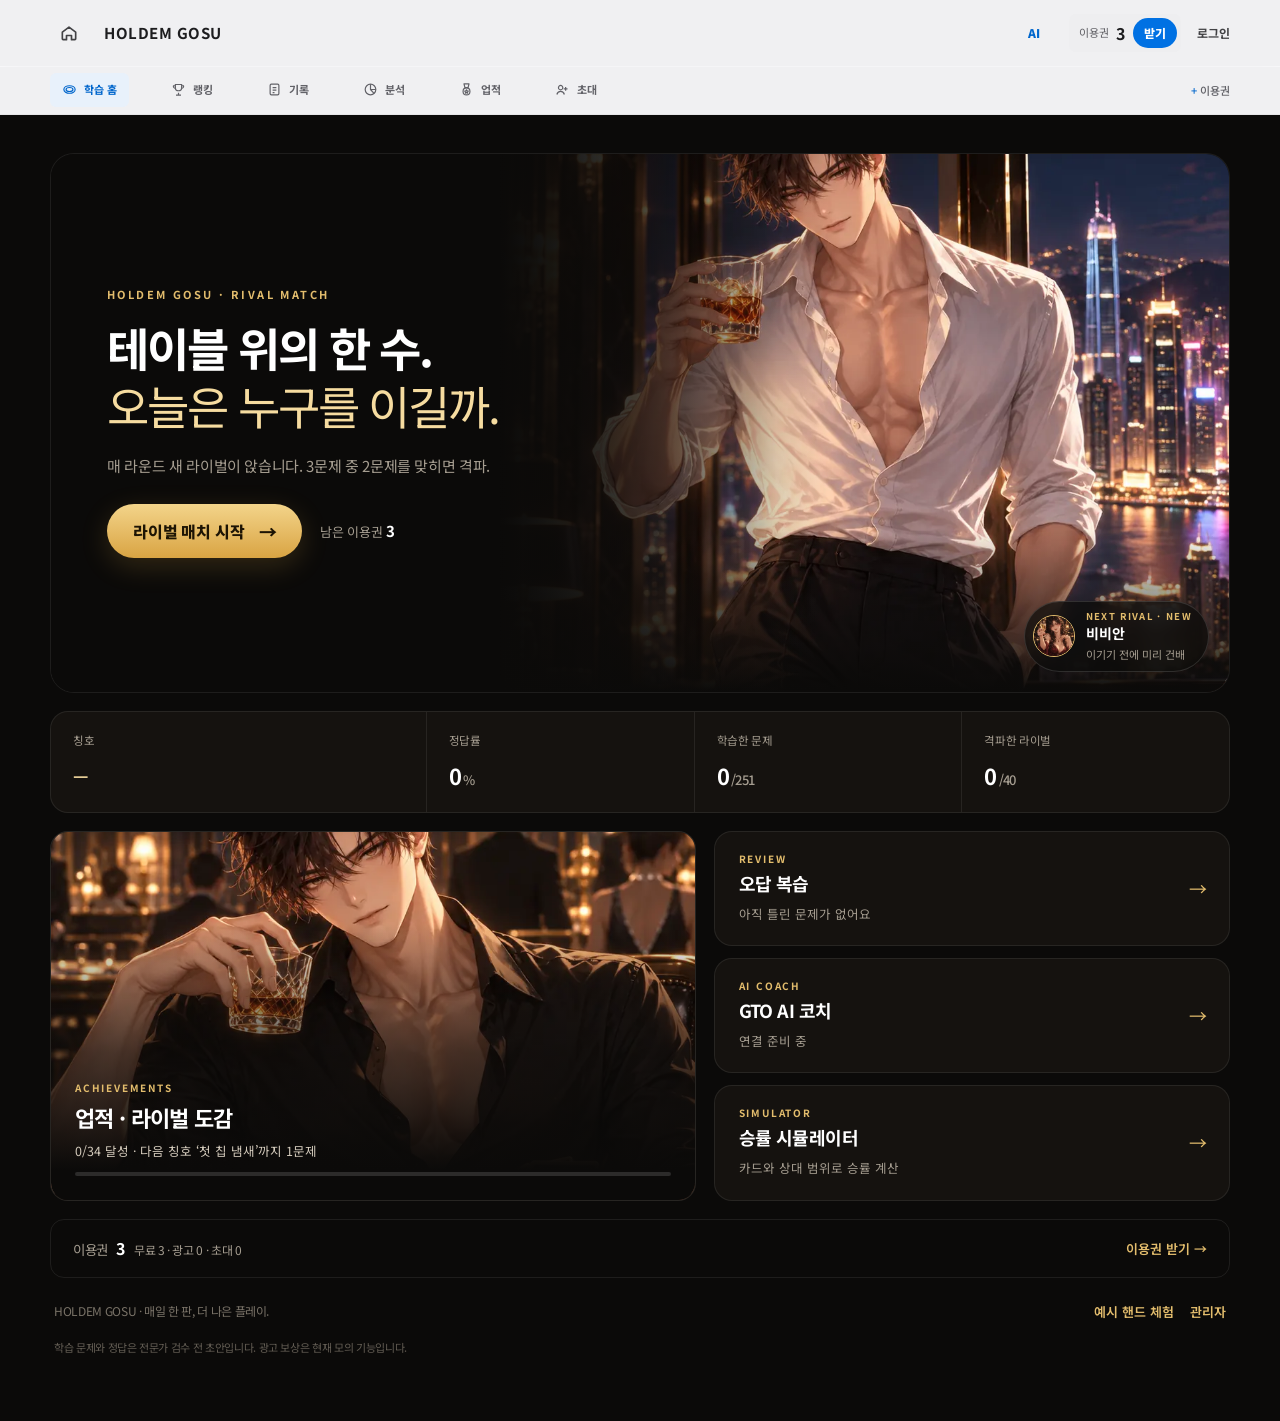
==== commit 1e85e283: "메인 화면 리디자인: 다크 히어로와 남자 캐릭터 이미지 - 야경 컷(r40) 풀블리드 히어로, 골드 CTA, 다음 라이벌 칩 - 칭호·정답률·학습 문제·격파 수 통계 줄 - 검은 " ====
--- a/docs/index.html
+++ b/docs/index.html
@@ -620,6 +620,96 @@
 @keyframes fun-fall{to{transform:translateY(105vh) rotate(540deg);opacity:.2}}
 @keyframes fun-pulse{0%,100%{transform:scale(1)}50%{transform:scale(1.12)}}
 @media(prefers-reduced-motion:reduce){.rival-bar.hit,.rival-bar.gloat .rb-face,.vs-card,.vs-badge,.rr-stamp,.ach-pop,.hr-new{animation:none!important}}
+
+/* ===== 메인(로비) ===== */
+body[data-view="home"]{background:#0b0a09}
+.home2{--g:#e3bd6d;--g2:#f6dca0;--ink:#f4efe6;--mute:#a59d90;--line:#ffffff14;--card:#15120f;display:grid;gap:18px;color:var(--ink);max-width:1180px;margin:0 auto}
+.home2 small{font-size:inherit}
+
+/* 히어로 */
+.h2-hero{position:relative;isolation:isolate;overflow:hidden;border-radius:24px;min-height:540px;display:flex;align-items:center;background:#0b0a09;border:1px solid var(--line)}
+.h2-bg{position:absolute;top:0;right:0;width:62%;height:100%;object-fit:cover;object-position:50% 20%;z-index:-2;-webkit-mask-image:linear-gradient(90deg,#0000 0,#000 38%);mask-image:linear-gradient(90deg,#0000 0,#000 38%)}
+.h2-hero::before{content:"";position:absolute;inset:0;z-index:-1;background:linear-gradient(90deg,#0b0a09 30%,#0b0a0999 48%,#0b0a0900 66%),linear-gradient(0deg,#0b0a09 0,#0b0a0900 30%)}
+.h2-copy{padding:56px;max-width:560px;display:grid;gap:18px}
+.h2-eyebrow{font:700 11px/1 var(--f-body);letter-spacing:.22em;color:var(--g)}
+.h2-copy h1{margin:0;font-size:46px;line-height:1.28;font-weight:700;letter-spacing:-.045em;color:#fff}
+.h2-copy h1 em{font-style:normal;font-weight:400;color:var(--g2)}
+.h2-copy p{margin:0;font-size:15px;line-height:1.75;color:var(--mute);max-width:440px}
+.h2-cta{display:flex;align-items:center;gap:18px;flex-wrap:wrap;margin-top:6px}
+.h2-start{display:inline-flex;align-items:center;gap:14px;height:54px;padding:0 26px;border:0;border-radius:99px;background:linear-gradient(180deg,#f3d48a,#d9a443);color:#1d1404;font:800 16px/1 var(--f-body);letter-spacing:-.01em;cursor:pointer;box-shadow:0 8px 28px #d9a44333;transition:transform .15s,box-shadow .15s}
+.h2-start:hover{transform:translateY(-1px);box-shadow:0 12px 32px #d9a44355}
+.h2-start span{font-size:18px}
+.h2-tix{font-size:13px;color:var(--mute)}.h2-tix b{color:#fff;font-size:15px}
+.h2-next{position:absolute;right:20px;bottom:20px;display:flex;gap:11px;align-items:center;padding:8px 16px 8px 8px;border-radius:99px;background:#0b0a09b3;backdrop-filter:blur(10px);-webkit-backdrop-filter:blur(10px);border:1px solid #ffffff22;color:#fff;font:inherit;text-align:left;cursor:pointer}
+.h2-next img{width:42px;height:42px;border-radius:50%;object-fit:cover;object-position:50% 14%;border:1.5px solid var(--g)}
+.h2-next span{display:grid;gap:1px}
+.h2-next small{font:700 9.5px/1.3 var(--f-body);letter-spacing:.14em;color:var(--g)}
+.h2-next b{font-size:14px}.h2-next em{font-style:normal;font-size:11px;color:var(--mute);max-width:170px;white-space:nowrap;overflow:hidden;text-overflow:ellipsis}
+
+/* 통계 줄 */
+.h2-stats{display:grid;grid-template-columns:1.4fr 1fr 1fr 1fr;border:1px solid var(--line);border-radius:18px;background:var(--card)}
+.h2-stats>div{display:grid;gap:8px;padding:20px 22px;border-left:1px solid var(--line);min-width:0}
+.h2-stats>div:first-child{border-left:0}
+.h2-stats span{font-size:11.5px;color:var(--mute)}
+.h2-stats b{font-size:22px;font-weight:700;color:#fff;letter-spacing:-.03em;white-space:nowrap;overflow:hidden;text-overflow:ellipsis}
+.h2-stats>div:first-child b{font-size:17px;color:var(--g2);line-height:26px}
+.h2-stats small{font-size:13px;font-weight:500;color:var(--mute);margin-left:2px}
+
+/* 카드 */
+.h2-grid{display:grid;grid-template-columns:1.25fr 1fr;gap:18px}
+.h2-card{position:relative;display:grid;align-content:start;gap:6px;text-align:left;font:inherit;color:var(--ink);background:var(--card);border:1px solid var(--line);border-radius:18px;padding:22px 24px;cursor:pointer;transition:border-color .2s,background .2s}
+.h2-card:hover{border-color:#e3bd6d66;background:#1a1612}
+.h2-card small{font:700 10px/1 var(--f-body);letter-spacing:.18em;color:var(--g)}
+.h2-card b{font-size:18px;font-weight:700;letter-spacing:-.03em;color:#fff}
+.h2-card em{font-style:normal;font-size:12.5px;line-height:1.55;color:var(--mute)}
+.h2-side{display:grid;gap:12px}
+.h2-tx{padding-right:56px}
+.h2-arr{position:absolute;right:22px;top:50%;transform:translateY(-50%);font-size:18px;color:var(--g);transition:transform .2s}
+.h2-tx:hover .h2-arr{transform:translate(4px,-50%)}
+.h2-ach{min-height:300px;overflow:hidden;align-content:end;padding:0}
+.h2-ach img{position:absolute;inset:0;width:100%;height:100%;object-fit:cover;object-position:50% 22%;transition:transform .6s}
+.h2-ach:hover img{transform:scale(1.03)}
+.h2-ach::after{content:"";position:absolute;inset:0;background:linear-gradient(0deg,#0b0a09 8%,#0b0a09aa 40%,#0b0a0900 75%)}
+.h2-cb{position:relative;z-index:1;display:grid;gap:7px;padding:24px}
+.h2-cb b{font-size:22px}
+.h2-cb em{color:#d5ccbd}
+.h2-bar{display:block;height:4px;border-radius:9px;background:#ffffff22;overflow:hidden;margin-top:4px}
+.h2-bar i{display:block;height:100%;background:linear-gradient(90deg,#f3d48a,#d9a443)}
+
+/* 이용권 · 바닥글 */
+.h2-ticket{display:flex;justify-content:space-between;align-items:center;gap:12px;padding:16px 22px;border:1px solid var(--line);border-radius:14px;font-size:13.5px;color:var(--mute)}
+.h2-ticket b{color:#fff;font-size:16px;margin:0 6px 0 4px}
+.h2-ticket small{font-size:12px}
+.h2-link{background:none;border:0;padding:0;font:600 13px var(--f-body);color:var(--g);cursor:pointer}
+.h2-foot{display:flex;justify-content:space-between;gap:12px;flex-wrap:wrap;padding:6px 4px 0;font-size:12px;color:#7a7368}
+.h2-foot>span:last-child{display:flex;gap:16px}
+.h2-note{margin:0 4px;font-size:11px;color:#625c53}
+
+@media(max-width:860px){
+  .h2-grid{grid-template-columns:1fr}
+  .h2-stats{grid-template-columns:1fr 1fr}
+  .h2-stats>div:nth-child(3){border-left:0}
+  .h2-stats>div:nth-child(n+3){border-top:1px solid var(--line)}
+}
+@media(max-width:600px){
+  .home2{gap:14px}
+  .h2-hero{min-height:600px;align-items:flex-end;border-radius:20px}
+  .h2-bg{width:100%;height:78%;object-position:50% 12%;-webkit-mask-image:none;mask-image:none}
+  .h2-hero::before{background:linear-gradient(0deg,#0b0a09 34%,#0b0a09cc 48%,#0b0a0900 72%)}
+  .h2-copy{padding:24px 22px 26px;gap:14px}
+  .h2-copy h1{font-size:30px;line-height:1.32}
+  .h2-copy p{font-size:13.5px}
+  .h2-start{height:50px;padding:0 22px;font-size:15px;flex:1;justify-content:center}
+  .h2-cta{gap:12px}
+  .h2-next{top:14px;bottom:auto;right:14px;padding:6px 13px 6px 6px}
+  .h2-next img{width:36px;height:36px}
+  .h2-next em{display:none}
+  .h2-stats>div{padding:16px 18px}
+  .h2-stats b{font-size:19px}
+  .h2-ach{min-height:260px}
+  .h2-card{padding:18px 20px}.h2-tx{padding-right:48px}
+  .h2-ticket{padding:14px 18px;flex-wrap:wrap}
+}
 
 </style>
 </head>
@@ -2172,19 +2262,40 @@
       const ex = PROBLEMS.find(p => p.ex);
       const mine = playable().filter(p => S.p.solved[p.id]);
       const ok = mine.filter(p => S.p.solved[p.id].ok).length;
-      return `<section class="academy screen">
-        <div class="academy-intro"><div><span class="eyebrow">YOUR POKER STUDY ROOM</span><h1>학습의 즐거움.<br><span>${S.p.nick ? U.esc(S.p.nick) + '님의 더 나은 플레이를 위해.' : '더 나은 플레이가 시작되는 곳.'}</span></h1></div><span class="academy-date">HOLDEM GOSU / ACADEMY</span></div>
-        <div class="academy-grid"><div class="academy-main">
-          <div class="study-hero"><div class="hero-copy"><span class="lesson-tag">TODAY'S RIVAL · 라이벌 매치</span><h2>오늘의 라이벌,<br>이길 수 있을까?</h2><p>매 라운드 새 라이벌 등장!<br>3문제 중 2문제 맞히면 격파.</p><button class="btn btn-ink" id="start" type="button">${ui.set && ui.set.mode !== 'preview' && ui.set.ids[ui.set.idx] && ui.set.answers.length < ui.set.ids.length ? '진행 중인 학습 이어하기' : total ? '라이벌과 한 판 붙기' : '이용권 충전하기'} <span aria-hidden="true">↗</span></button><span class="hero-meta">한 세트 최대 3문제 · 정답 하나에 라이벌 하트 하나</span></div>${Fun.homeRival()}</div>
-          <div class="unified-progress"><div><span>통합 홀덤 트레이닝</span><p>프리플랍부터 리버, 토너먼트의 승부처까지.<br>9인 토너먼트와 6인 링게임이 하나의 게임에서 이어집니다.</p></div><div class="unified-count"><b>${mine.length}<small> / ${playable().length}</small></b><span>학습한 문제</span></div><div class="course-progress"><i style="width:${U.pct(mine.length,playable().length)}%"></i></div></div>
-          <div class="academy-section-title"><div><span class="eyebrow">STUDY TOOLS</span><h2>학습 도구. <span>궁금함을 확신으로.</span></h2></div></div>
-          <div class="tool-grid"><button class="study-tool" type="button" onclick="Coach.open()"><span class="tool-icon">✳</span><div><h3>GTO AI 코치 <span class="quiet-badge">${COACH_CONFIG.endpoint ? 'AI' : '연결 준비 중'}</span></h3><p>헷갈리는 상황의 판단 근거를 확인하세요.<br>남은 AI 질문권 ${S.p.aiTickets ?? 1}개</p></div><span>↗</span></button><button class="study-tool" type="button" data-nav="sim"><span class="tool-icon">%</span><div><h3>승률 시뮬레이터</h3><p>카드와 상대 범위를 설정하고<br>가능성을 직접 비교하세요.</p></div><span>↗</span></button></div>
-        </div><aside class="academy-aside">${Fun.homePanel()}<div class="progress-panel"><span class="eyebrow">MY PROGRESS</span><h2>나의 학습 기록</h2><div class="accuracy-ring" style="--progress:${U.pct(ok,mine.length)}%"><div><b>${U.pct(ok,mine.length)}<small>%</small></b><span>첫 풀이 정답률</span></div></div><div class="metric-row"><span>학습한 문제</span><b>${mine.length}<small> 문제</small></b></div><div class="metric-row"><span>누적 포인트</span><b>${S.p.tot.p.toLocaleString('ko-KR')}<small> P</small></b></div><div class="metric-row"><span>이번 주 정답</span><b>${S.p.wk.c}<small> 문제</small></b></div><button class="btn btn-line btn-block" data-nav="notes" type="button">학습 기록 보기 →</button></div>
-          <div class="review-panel"><span class="eyebrow">REVIEW & IMPROVE</span><h3>틀린 선택에서<br>한 단계 더.</h3><p>오답 ${Object.values(S.p.solved).filter(x=>!x.ok).length}문제가 기다리고 있어요.<br>재풀이는 이용권을 사용하지 않습니다.</p><button class="link" id="academy-review" type="button">오답노트 열기 ↗</button></div>
-          <div class="ticket-panel"><div class="spread"><b>남은 학습 이용권</b><strong>${total}</strong></div><div class="ticket-details">무료 ${t.free} · 광고 ${t.ad} · 초대 ${t.inv}</div><button class="link" id="academy-tickets" type="button">이용권 받기 →</button></div>
-        </aside></div>
-        <footer class="academy-footer"><span>HOLDEM GOSU <span class="muted">· 매일 한 걸음, 더 나은 플레이.</span></span><div><button class="link" type="button" data-ex>예시 핸드 체험</button>${canAdmin() ? '<button class="link" type="button" id="to-admin">관리자</button>' : ''}</div></footer>
-        <p class="academy-note">학습 문제와 정답은 전문가 검수 전 초안입니다. 광고 보상은 현재 모의 기능입니다.</p>
+      const inProg = ui.set && ui.set.mode !== 'preview' && ui.set.ids[ui.set.idx] && ui.set.answers.length < ui.set.ids.length;
+      const acc = U.pct(ok, mine.length), all = playable().length;
+      const f = Fun.st(), ttl = Fun.title(), nx = Fun.nextGoal(), nr = Fun.peek();
+      const beat = Object.keys(f.beat).length, achN = Fun.ACH.filter(a => f.ach[a.id]).length;
+      const wrongN = Object.values(S.p.solved).filter(x => !x.ok).length;
+      const cta = inProg ? '진행 중인 라운드 이어하기' : total ? '라이벌 매치 시작' : '이용권 충전하기';
+      return `<section class="home2">
+        <div class="h2-hero">
+          <img class="h2-bg" src="${RIVAL_BASE}hero.webp" alt="" fetchpriority="high">
+          <div class="h2-copy">
+            <span class="h2-eyebrow">HOLDEM GOSU · RIVAL MATCH</span>
+            <h1>테이블 위의 한 수.<br><em>오늘은 누구를 이길까.</em></h1>
+            <p>${S.p.nick ? U.esc(S.p.nick) + '님, ' : ''}매 라운드 새 라이벌이 앉습니다. 3문제 중 2문제를 맞히면 격파.</p>
+            <div class="h2-cta"><button class="h2-start" id="start" type="button">${cta}<span aria-hidden="true">→</span></button><span class="h2-tix">남은 이용권 <b class="num">${total}</b></span></div>
+          </div>
+          <button class="h2-next" type="button" data-rival="${nr.id}"><img src="${Fun.thumb(nr)}" alt=""><span><small>NEXT RIVAL${f.met[nr.id] ? '' : ' · NEW'}</small><b>${U.esc(nr.n)}</b><em>${U.esc(nr.t)}</em></span></button>
+        </div>
+        <div class="h2-stats">
+          <div><span>칭호</span><b>${ttl ? ttl.e + ' ' + U.esc(ttl.nm) : '—'}</b></div>
+          <div><span>정답률</span><b class="num">${acc}<small>%</small></b></div>
+          <div><span>학습한 문제</span><b class="num">${mine.length}<small>/${all}</small></b></div>
+          <div><span>격파한 라이벌</span><b class="num">${beat}<small>/${Fun.R.length}</small></b></div>
+        </div>
+        <div class="h2-grid">
+          <button class="h2-card h2-ach" type="button" data-go="ach"><img src="${RIVAL_BASE}card-a.webp" alt="" loading="lazy"><span class="h2-cb"><small>ACHIEVEMENTS</small><b>업적 · 라이벌 도감</b><em>${achN}/${Fun.ACH.length} 달성${nx ? ` · 다음 칭호 ‘${U.esc(nx.nm)}’까지 ${Math.max(0, nx.n - S.p.tot.c)}문제` : ''}</em>${nx ? `<i class="h2-bar"><i style="width:${Math.min(100, Math.round(S.p.tot.c / nx.n * 100))}%"></i></i>` : ''}</span></button>
+          <div class="h2-side">
+            <button class="h2-card h2-tx" type="button" id="academy-review"><small>REVIEW</small><b>오답 복습</b><em>${wrongN ? `틀린 문제 ${wrongN}개 · 이용권 없이 다시 풀기` : '아직 틀린 문제가 없어요'}</em><span class="h2-arr">→</span></button>
+            <button class="h2-card h2-tx" type="button" onclick="Coach.open()"><small>AI COACH</small><b>GTO AI 코치</b><em>${COACH_CONFIG.endpoint ? `남은 질문권 ${S.p.aiTickets ?? 1}개` : '연결 준비 중'}</em><span class="h2-arr">→</span></button>
+            <button class="h2-card h2-tx" type="button" data-nav="sim"><small>SIMULATOR</small><b>승률 시뮬레이터</b><em>카드와 상대 범위로 승률 계산</em><span class="h2-arr">→</span></button>
+          </div>
+        </div>
+        <div class="h2-ticket"><span>이용권 <b class="num">${total}</b> <small>무료 ${t.free} · 광고 ${t.ad} · 초대 ${t.inv}</small></span><button class="h2-link" id="academy-tickets" type="button">이용권 받기 →</button></div>
+        <footer class="h2-foot"><span>HOLDEM GOSU · 매일 한 판, 더 나은 플레이.</span><span><button class="h2-link" type="button" data-ex>예시 핸드 체험</button>${canAdmin() ? '<button class="h2-link" type="button" id="to-admin">관리자</button>' : ''}</span></footer>
+        <p class="h2-note">학습 문제와 정답은 전문가 검수 전 초안입니다. 광고 보상은 현재 모의 기능입니다.</p>
       </section>`;
     },
     bind(el) {
@@ -2861,7 +2972,7 @@
     if (b && !e.target.closest('.veil')) { e.preventDefault(); profile(b.dataset.rival); }
   });
 
-  return { R, ACH, byId, banner, story, verdictLine, startSet, onAnswer, endSet, resultBlock, homeRival, homePanel, View, check, st, title };
+  return { R, ACH, byId, peek: peekNext, thumb, img, nextGoal: nextCountGoal, banner, story, verdictLine, startSet, onAnswer, endSet, resultBlock, homeRival, homePanel, View, check, st, title };
 })();
 
 /* ===== 관리자 페이지 ===== */
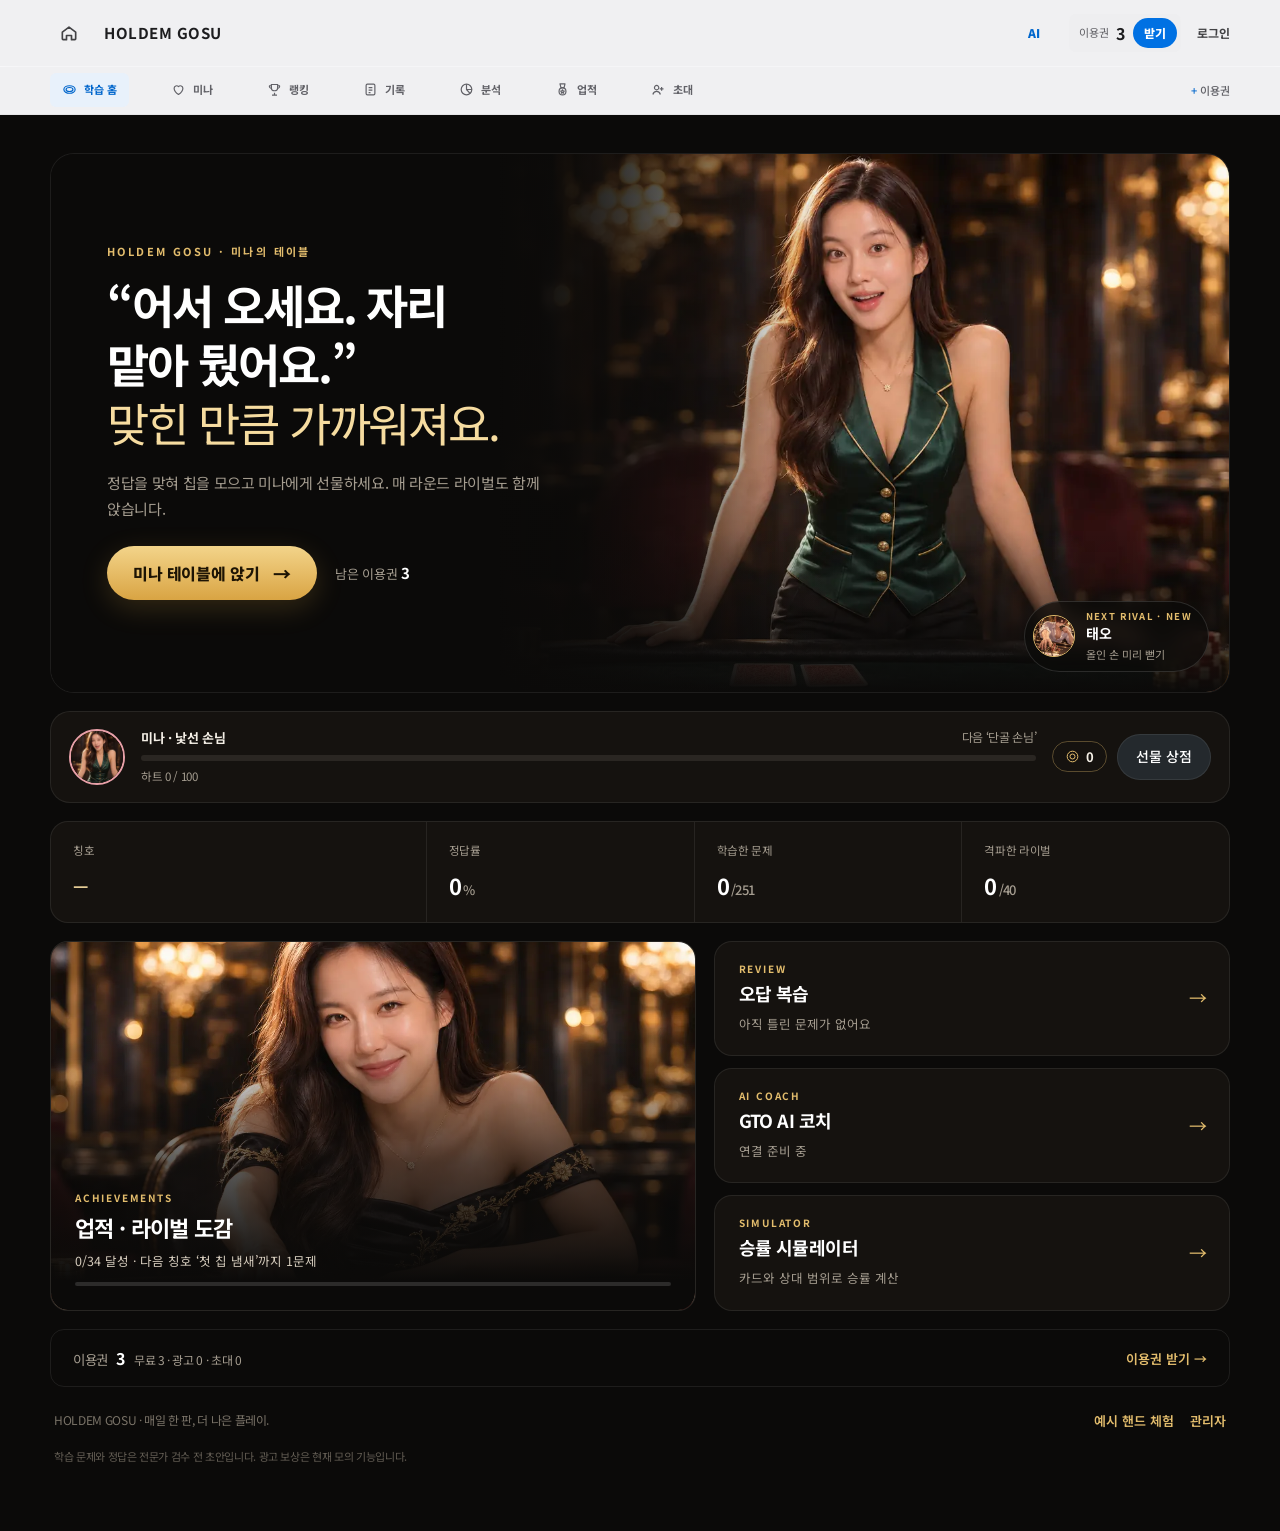
==== commit c04d1efa: "미나의 테이블: 호감도·선물 상점·옷장·리액션 추가 - 홈 히어로와 해설 말풍선을 실사 미나로 교체 - 칩·하트, 호감도 6단계(학습 조건 포함), 레벨업 연출 - 선물 9종(취향" ====
--- a/docs/index.html
+++ b/docs/index.html
@@ -711,6 +711,130 @@
   .h2-ticket{padding:14px 18px;flex-wrap:wrap}
 }
 
+/* ===== 미나: 호감도 · 상점 · 옷장 ===== */
+.nav-in{grid-template-columns:repeat(7,minmax(0,1fr)) 58px}
+@media(max-width:480px){.nav-in{grid-template-columns:repeat(8,minmax(0,1fr));gap:2px}.nav .slot{font-size:9.5px;padding-inline:0}.nav .slot svg{width:18px;height:18px}}
+body[data-view="mina"],body[data-view="shop"]{background:#0b0a09}
+.lv-ic{width:15px;height:15px;flex-shrink:0}
+.lv-eyebrow{font:700 10.5px/1.3 var(--f-body);letter-spacing:.16em;color:#e3bd6d}
+.lv-tag{display:inline-flex;align-items:center;gap:5px;padding:5px 10px;border-radius:99px;background:#e3bd6d24;color:#f6dca0;font:700 12px/1 var(--f-body)}
+.lv-tag.heart{background:#e8a0a82e;color:#f4bcc3}
+.lv-gain{display:flex;flex-wrap:wrap;gap:6px;margin-top:8px}
+.lv-bal{display:inline-flex;align-items:center;gap:6px;padding:7px 12px;border-radius:99px;border:1px solid #e3bd6d55;color:#f4efe6;font:700 13px/1 var(--f-body);white-space:nowrap}
+.lv-bal .lv-ic{color:#e3bd6d}
+.lv-bal.big{font-size:15px;padding:9px 14px}
+.lv-gauge{height:6px;border-radius:3px;background:#2a2622;overflow:hidden}
+.lv-gauge i{display:block;height:100%;border-radius:3px;background:linear-gradient(90deg,#d98c97,#f0b3bb)}
+
+/* 홈 띠 */
+.lv-strip{display:flex;align-items:center;gap:16px;padding:16px 18px;border-radius:20px;background:#15120f;border:1px solid #ffffff14;color:#f4efe6}
+.lv-strip-face{flex-shrink:0;width:56px;height:56px;padding:0;border-radius:50%;overflow:hidden;border:2px solid #e8a0a8;background:#000;cursor:pointer}
+.lv-strip-face img{width:100%;height:100%;object-fit:cover;object-position:50% 18%}
+.lv-strip-main{flex:1;min-width:0;display:grid;gap:7px}
+.lv-strip-top{display:flex;justify-content:space-between;gap:10px;font-size:13px}.lv-strip-top span{color:#a59d90;font-size:12px}
+.lv-strip-main small{font-size:11.5px;color:#a59d90}
+.lv-strip-btns{display:flex;align-items:center;gap:10px}
+.lv-strip-btns .btn{white-space:nowrap}
+@media(max-width:600px){.lv-strip{flex-wrap:wrap}.lv-strip-btns{width:100%;justify-content:space-between}}
+
+/* 해설 위 말풍선 */
+.lv-bubble{display:flex;gap:12px;align-items:flex-start;margin:0 0 12px;padding:12px 14px;border-radius:16px;background:#1a1613;border:1px solid #ffffff14;color:#f4efe6}
+.lv-bubble.ok{border-color:#e3bd6d66}.lv-bubble.no{border-color:#e8a0a855}
+.lv-bubble img{width:52px;height:64px;border-radius:12px;object-fit:cover;object-position:50% 15%;flex-shrink:0}
+.lv-bubble b{font-size:11px;color:#e8a0a8;letter-spacing:.06em}
+.lv-bubble p{margin:3px 0 0;font-size:15.5px;line-height:1.5;font-weight:600;letter-spacing:-.02em}
+
+/* 결과 화면 */
+.lv-result{display:flex;align-items:center;gap:14px;padding:14px 16px;border-radius:18px;background:#15120f;border:1px solid #e8a0a840;color:#f4efe6}
+.lv-result img{width:56px;height:72px;border-radius:12px;object-fit:cover;object-position:50% 15%;flex-shrink:0}
+.lv-result>div{flex:1;min-width:0}.lv-result small{display:block;margin-top:7px;font-size:11.5px;color:#a59d90}
+@media(max-width:600px){.lv-result{flex-wrap:wrap}.lv-result .btn{width:100%}}
+
+/* 미나 화면 */
+.lv-screen{display:grid;gap:22px;max-width:1080px;margin:0 auto;color:#f4efe6}
+.lv-hero{position:relative;isolation:isolate;overflow:hidden;border-radius:24px;min-height:520px;display:flex;align-items:center;background:#0b0a09;border:1px solid #ffffff14}
+.lv-hero>img{position:absolute;top:0;right:0;width:64%;height:100%;object-fit:cover;object-position:50% 25%;z-index:-2;-webkit-mask-image:linear-gradient(90deg,#0000 0,#000 36%);mask-image:linear-gradient(90deg,#0000 0,#000 36%)}
+.lv-hero::before{content:"";position:absolute;inset:0;z-index:-1;background:linear-gradient(90deg,#0b0a09 30%,#0b0a0999 50%,#0b0a0900 68%)}
+.lv-hero-copy{padding:48px;max-width:470px;display:grid;gap:14px}
+.lv-hero-copy h1{margin:0;font-size:40px;letter-spacing:-.045em;line-height:1.2}
+.lv-say{margin:0;font-size:17px;line-height:1.6;color:#f6dca0;font-weight:500}
+.lv-need{font-size:12px;color:#a59d90;line-height:1.6}
+.lv-steps{list-style:none;margin:4px 0 0;padding:0;display:flex;gap:6px;flex-wrap:wrap}
+.lv-steps li{display:flex;align-items:center;gap:5px;font-size:11px;color:#6f685e}
+.lv-steps li i{width:8px;height:8px;border-radius:50%;border:1.5px solid #4a443d}
+.lv-steps li.done{color:#d7cfc2}.lv-steps li.done i{background:#e8a0a8;border-color:#e8a0a8}
+.lv-steps li.cur{color:#f4bcc3;font-weight:700}
+.lv-hero-btns{display:flex;align-items:center;gap:10px;flex-wrap:wrap;margin-top:4px}
+.lv-hero-btns .btn{display:inline-flex;align-items:center;gap:7px}
+@media(max-width:600px){
+  .lv-hero{min-height:640px;align-items:flex-end;border-radius:20px}
+  .lv-hero>img{width:100%;height:72%;object-position:50% 20%;-webkit-mask-image:none;mask-image:none}
+  .lv-hero::before{background:linear-gradient(0deg,#0b0a09 40%,#0b0a09cc 52%,#0b0a0900 74%)}
+  .lv-hero-copy{padding:22px 20px 24px}.lv-hero-copy h1{font-size:30px}
+}
+.lv-sec{display:grid;gap:12px}
+.lv-sec-h{display:flex;justify-content:space-between;align-items:baseline;gap:10px;flex-wrap:wrap}
+.lv-sec-h h2{margin:0;font-size:18px;letter-spacing:-.03em}.lv-sec-h span{font-size:12px;color:#a59d90}
+.lv-wardrobe{display:grid;grid-template-columns:repeat(auto-fill,minmax(104px,1fr));gap:10px}
+.lv-wear{position:relative;padding:0;margin:0;border:1px solid #ffffff14;border-radius:14px;overflow:hidden;background:#15120f;aspect-ratio:3/4;cursor:pointer;color:#f4efe6;font:inherit}
+.lv-wear img{width:100%;height:100%;object-fit:cover;display:block}
+.lv-wear span{position:absolute;left:6px;right:6px;bottom:6px;padding:3px 7px;border-radius:99px;background:#0b0a09c0;font-size:10.5px;text-align:center;white-space:nowrap;overflow:hidden;text-overflow:ellipsis}
+.lv-wear.on{border:2px solid #e8a0a8}.lv-wear.on span{background:#e8a0a8;color:#1d1404;font-weight:700}
+.lv-wear.off{cursor:default}.lv-wear.off img{filter:grayscale(1) brightness(.28)}
+.lv-wear.off .lk{position:absolute;top:50%;left:50%;width:22px;height:22px;margin:-18px 0 0 -11px;color:#cfc7b8}
+.lv-wear.off span{background:none;color:#cfc7b8}
+.lv-eps{list-style:none;margin:0;padding:0;display:grid;grid-template-columns:repeat(auto-fill,minmax(250px,1fr));gap:10px}
+.lv-eps li{display:flex;align-items:center;gap:12px;padding:12px 14px;border-radius:14px;background:#15120f;border:1px solid #ffffff10;color:#6f685e}
+.lv-eps li.open{color:#f4efe6}
+.lv-eps li div{flex:1;min-width:0;display:grid;gap:2px}.lv-eps li b{font-size:13.5px}.lv-eps li small{font-size:11px;color:#8f887c;white-space:nowrap;overflow:hidden;text-overflow:ellipsis}
+.lv-ep-n{width:32px;height:32px;border-radius:9px;display:grid;place-items:center;background:#ffffff0a;font:700 13px var(--f-body)}
+.lv-eps li.open .lv-ep-n{background:#e8a0a829;color:#f4bcc3}
+.lv-eps li em{font-style:normal;font-size:11px;white-space:nowrap}
+
+/* 상점 */
+.lv-shop-head{display:flex;justify-content:space-between;align-items:flex-end;gap:12px;flex-wrap:wrap}
+.lv-shop-head h1{margin:6px 0 0;font-size:30px;letter-spacing:-.045em}
+.lv-mood{display:flex;gap:14px;align-items:center;padding:14px;border-radius:18px;background:#15120f;border:1px solid #ffffff14}
+.lv-mood img{width:76px;height:96px;border-radius:12px;object-fit:cover;object-position:50% 15%;flex-shrink:0}
+.lv-mood span{font-size:11px;color:#e8a0a8;font-weight:700}.lv-mood p{margin:4px 0;font-size:16px;font-weight:600;line-height:1.5}.lv-mood small{font-size:11.5px;color:#8f887c;line-height:1.5;display:block}
+.lv-tabs{display:flex;gap:8px;flex-wrap:wrap}
+.lv-tab{height:38px;padding:0 16px;border-radius:99px;border:1px solid #3a352f;background:transparent;color:#cfc7b8;font:500 13px var(--f-body);cursor:pointer}
+.lv-tab.on{background:#f4efe6;border-color:#f4efe6;color:#1a1611;font-weight:700}
+.lv-gifts{display:grid;grid-template-columns:repeat(auto-fill,minmax(160px,1fr));gap:10px}
+.lv-gift{display:flex;flex-direction:column;gap:8px;padding:14px;border-radius:16px;background:#15120f;border:1px solid #ffffff14;color:#f4efe6;text-align:left;font:inherit;cursor:pointer;transition:border-color .15s,transform .15s}
+.lv-gift:hover{border-color:#e3bd6d88;transform:translateY(-2px)}
+.lv-gift.like{border-color:#e8a0a888;background:#1d1617}
+.lv-gift.off{cursor:default;color:#8f887c;border-style:dashed;background:#100e0c}.lv-gift.off:hover{transform:none}
+.lv-gift b{font-size:14.5px;letter-spacing:-.02em}.lv-gift small{font-size:11px;color:#8f887c;line-height:1.5}
+.lv-gift-top{display:flex;justify-content:space-between;align-items:flex-start}
+.lv-gift-ic{display:grid;place-items:center;width:40px;height:40px;border-radius:12px;background:#e3bd6d1a;color:#e3bd6d}
+.lv-gift-ic .lv-ic{width:24px;height:24px}
+.lv-gift.off>.lv-gift-ic{width:24px;height:24px;background:none;color:#6f685e}
+.lv-gift-ic.big{width:64px;height:64px;margin:0 auto}.lv-gift-ic.big .lv-ic{width:36px;height:36px}
+.lv-gift.like .lv-gift-ic{background:#e8a0a81f;color:#f0b3bb}
+.lv-pref{font-size:10.5px;padding:3px 8px;border-radius:99px;border:1px solid #3a352f;color:#a59d90}
+.lv-gift.like .lv-pref{background:#e8a0a8;border-color:#e8a0a8;color:#1d1404;font-weight:700}
+.lv-gift.hate .lv-pref{color:#ff8f8f;border-color:#ff8f8f55}
+.lv-gift-row{display:flex;justify-content:space-between;gap:6px;font-size:12.5px}
+.lv-price{color:#f6dca0;font-weight:700}.lv-h{color:#f4bcc3}
+.lv-note{margin:0;font-size:11.5px;color:#8f887c}
+
+/* 모달 */
+.lv-modal{display:grid;grid-template-columns:minmax(0,1fr);width:min(400px,calc(100vw - 32px));border-radius:22px;overflow:hidden;background:#15120f;border:1px solid #ffffff1a;color:#f4efe6;box-shadow:0 24px 60px #0009}
+.lv-modal-img{position:relative;height:300px}
+.lv-modal-img img{width:100%;height:100%;object-fit:cover;object-position:50% 20%}
+.lv-modal-img::after{content:"";position:absolute;inset:0;background:linear-gradient(0deg,#15120f 0,#15120f00 45%)}
+.lv-modal.pout .lv-modal-img img{filter:saturate(.7)}
+.lv-up-badge{position:absolute;z-index:1;top:14px;left:14px;padding:6px 12px;border-radius:99px;background:#e8a0a8;color:#1d1404;font:800 12px/1 var(--f-body)}
+.lv-modal-body{padding:4px 22px 22px;display:grid;gap:10px}
+.lv-modal-body h2{margin:0;font-size:28px;letter-spacing:-.04em}
+.lv-unlock{margin:0;font-size:12.5px;color:#a59d90}
+.lv-confirm{text-align:center}.lv-confirm h2{margin:10px 0 14px}
+.lv-conf-rows{display:grid;gap:8px;margin-bottom:16px;text-align:left}
+.lv-conf-rows>div{display:flex;justify-content:space-between;align-items:center;padding:10px 12px;border-radius:10px;background:#ffffff08;font-size:13px}
+.lv-conf-rows b{display:inline-flex;align-items:center;gap:5px}.lv-conf-rows small{font-weight:400;color:#a59d90}
+@media(max-width:600px){.lv-wardrobe{grid-template-columns:repeat(4,minmax(0,1fr));gap:6px}.lv-wear span{font-size:9.5px;left:3px;right:3px;bottom:3px;padding:2px 4px}}
+
 </style>
 </head>
 <body>
@@ -729,6 +853,7 @@
 <nav class="nav" aria-label="주요 메뉴">
   <div class="nav-in">
     <button class="slot" type="button" data-nav="home"><svg viewBox="0 0 24 24" fill="none" stroke="currentColor" stroke-width="1.9" aria-hidden="true"><ellipse cx="12" cy="12" rx="9" ry="6"/><ellipse cx="12" cy="12" rx="5.5" ry="3.2"/></svg>학습 홈</button>
+    <button class="slot" type="button" data-nav="mina"><svg viewBox="0 0 24 24" fill="none" stroke="currentColor" stroke-width="1.9" stroke-linejoin="round" aria-hidden="true"><path d="M12 20s-7-4.5-7-10a4 4 0 0 1 7-2.6A4 4 0 0 1 19 10c0 5.5-7 10-7 10z"/></svg>미나</button>
     <button class="slot" type="button" data-nav="rank"><svg viewBox="0 0 24 24" fill="none" stroke="currentColor" stroke-width="1.9" aria-hidden="true"><path d="M8 21h8M12 17v4M7 4h10v5a5 5 0 0 1-10 0z"/><path d="M7 6H4a3 3 0 0 0 3 4M17 6h3a3 3 0 0 1-3 4"/></svg>랭킹</button>
     <button class="slot" type="button" data-nav="notes"><svg viewBox="0 0 24 24" fill="none" stroke="currentColor" stroke-width="1.9" aria-hidden="true"><rect x="5" y="3.5" width="14" height="17" rx="2"/><path d="M9 9h6M9 13h6M9 17h3"/></svg>기록</button>
     <button class="slot" type="button" data-nav="sim"><svg viewBox="0 0 24 24" fill="none" stroke="currentColor" stroke-width="1.9" stroke-linejoin="round" aria-hidden="true"><circle cx="12" cy="12" r="8.5"/><path d="M12 3.5V12h8.5"/><path d="M12 12l5.6 6.2"/></svg>분석</button>
@@ -2233,7 +2358,7 @@
     b.textContent = S.p.nick ? S.p.nick : '로그인';
     U.$$('.nav [data-nav]').forEach(x => x.setAttribute('aria-current', x.dataset.nav === navKey() ? 'page' : 'false'));
   }
-  const navKey = () => ({ home: 'home', play: 'home', result: 'home', rank: 'rank', notes: 'notes', sim: 'sim', invite: 'invite', ach: 'ach', admin: '' }[ui.view] ?? '');
+  const navKey = () => ({ home: 'home', play: 'home', result: 'home', rank: 'rank', notes: 'notes', sim: 'sim', invite: 'invite', ach: 'ach', mina: 'mina', shop: 'mina', admin: '' }[ui.view] ?? '');
   const canAdmin = () => !S.runtime || S.isOwner || S.canEdit;
 
   function go(view, opts = {}) {
@@ -2245,7 +2370,7 @@
     document.body.dataset.view = ui.view;
     paintHeader();
     const el = U.$('#view');
-    const f = { home: Home, play: Play, result: Result, rank: Rank, notes: Notes, sim: SimView, invite: Invite, ach: Fun.View, admin: Admin }[ui.view] || Home;
+    const f = { home: Home, play: Play, result: Result, rank: Rank, notes: Notes, sim: SimView, invite: Invite, ach: Fun.View, mina: Love.View, shop: Love.Shop, admin: Admin }[ui.view] || Home;
     el.innerHTML = f.html();
     f.bind && f.bind(el);
   }
@@ -2267,18 +2392,19 @@
       const f = Fun.st(), ttl = Fun.title(), nx = Fun.nextGoal(), nr = Fun.peek();
       const beat = Object.keys(f.beat).length, achN = Fun.ACH.filter(a => f.ach[a.id]).length;
       const wrongN = Object.values(S.p.solved).filter(x => !x.ok).length;
-      const cta = inProg ? '진행 중인 라운드 이어하기' : total ? '라이벌 매치 시작' : '이용권 충전하기';
+      const cta = inProg ? '진행 중인 라운드 이어하기' : total ? '미나 테이블에 앉기' : '이용권 충전하기';
       return `<section class="home2">
         <div class="h2-hero">
-          <img class="h2-bg" src="${RIVAL_BASE}hero.webp" alt="" fetchpriority="high">
+          <img class="h2-bg" src="${Love.heroImg()}" alt="딜러석의 미나" fetchpriority="high">
           <div class="h2-copy">
-            <span class="h2-eyebrow">HOLDEM GOSU · RIVAL MATCH</span>
-            <h1>테이블 위의 한 수.<br><em>오늘은 누구를 이길까.</em></h1>
-            <p>${S.p.nick ? U.esc(S.p.nick) + '님, ' : ''}매 라운드 새 라이벌이 앉습니다. 3문제 중 2문제를 맞히면 격파.</p>
+            <span class="h2-eyebrow">HOLDEM GOSU · 미나의 테이블</span>
+            <h1>“${U.esc(Love.homeQuote())}”<br><em>맞힌 만큼 가까워져요.</em></h1>
+            <p>${S.p.nick ? U.esc(S.p.nick) + '님, ' : ''}정답을 맞혀 칩을 모으고 미나에게 선물하세요. 매 라운드 라이벌도 함께 앉습니다.</p>
             <div class="h2-cta"><button class="h2-start" id="start" type="button">${cta}<span aria-hidden="true">→</span></button><span class="h2-tix">남은 이용권 <b class="num">${total}</b></span></div>
           </div>
           <button class="h2-next" type="button" data-rival="${nr.id}"><img src="${Fun.thumb(nr)}" alt=""><span><small>NEXT RIVAL${f.met[nr.id] ? '' : ' · NEW'}</small><b>${U.esc(nr.n)}</b><em>${U.esc(nr.t)}</em></span></button>
         </div>
+        ${Love.homeStrip()}
         <div class="h2-stats">
           <div><span>칭호</span><b>${ttl ? ttl.e + ' ' + U.esc(ttl.nm) : '—'}</b></div>
           <div><span>정답률</span><b class="num">${acc}<small>%</small></b></div>
@@ -2286,7 +2412,7 @@
           <div><span>격파한 라이벌</span><b class="num">${beat}<small>/${Fun.R.length}</small></b></div>
         </div>
         <div class="h2-grid">
-          <button class="h2-card h2-ach" type="button" data-go="ach"><img src="${RIVAL_BASE}card-a.webp" alt="" loading="lazy"><span class="h2-cb"><small>ACHIEVEMENTS</small><b>업적 · 라이벌 도감</b><em>${achN}/${Fun.ACH.length} 달성${nx ? ` · 다음 칭호 ‘${U.esc(nx.nm)}’까지 ${Math.max(0, nx.n - S.p.tot.c)}문제` : ''}</em>${nx ? `<i class="h2-bar"><i style="width:${Math.min(100, Math.round(S.p.tot.c / nx.n * 100))}%"></i></i>` : ''}</span></button>
+          <button class="h2-card h2-ach" type="button" data-go="ach"><img src="${MINA_BASE}o40.webp" alt="" loading="lazy"><span class="h2-cb"><small>ACHIEVEMENTS</small><b>업적 · 라이벌 도감</b><em>${achN}/${Fun.ACH.length} 달성${nx ? ` · 다음 칭호 ‘${U.esc(nx.nm)}’까지 ${Math.max(0, nx.n - S.p.tot.c)}문제` : ''}</em>${nx ? `<i class="h2-bar"><i style="width:${Math.min(100, Math.round(S.p.tot.c / nx.n * 100))}%"></i></i>` : ''}</span></button>
           <div class="h2-side">
             <button class="h2-card h2-tx" type="button" id="academy-review"><small>REVIEW</small><b>오답 복습</b><em>${wrongN ? `틀린 문제 ${wrongN}개 · 이용권 없이 다시 풀기` : '아직 틀린 문제가 없어요'}</em><span class="h2-arr">→</span></button>
             <button class="h2-card h2-tx" type="button" onclick="Coach.open()"><small>AI COACH</small><b>GTO AI 코치</b><em>${COACH_CONFIG.endpoint ? `남은 질문권 ${S.p.aiTickets ?? 1}개` : '연결 준비 중'}</em><span class="h2-arr">→</span></button>
@@ -2464,8 +2590,8 @@
     const last = set.idx >= set.ids.length - 1;
     let verdict;
     if (!ans.length) verdict = `<div class="verdict na"><b>검수 대기</b><span>이 예시 문제의 정답은 전문가 검수 후 공개됩니다.</span></div>`;
-    else if (done.ok) verdict = `<p class="verdict-fun ok">${U.esc(Fun.verdictLine(true, p.id))}</p><div class="verdict ok"><b>정답</b><span>${set.mode === 'scored' && done.first ? `+${POINTS}점 · 정답 수 +1` : set.mode === 'scored' ? '이미 푼 문제라 점수는 더해지지 않습니다' : '랭킹에는 반영되지 않습니다'}</span></div>`;
-    else verdict = `<p class="verdict-fun no">${U.esc(Fun.verdictLine(false, p.id))}</p><div class="verdict no"><b>오답</b><span>권장: ${ans.map(i => U.esc(optLabel(st, p.o[i]))).join(' 또는 ')}${set.mode === 'scored' ? ' · 오답노트에 저장됨' : ''}</span></div>`;
+    else if (done.ok) verdict = `${Love.bubble(true, p.id, set, done)}<div class="verdict ok"><b>정답</b><span>${set.mode === 'scored' && done.first ? `+${POINTS}점 · 정답 수 +1` : set.mode === 'scored' ? '이미 푼 문제라 점수는 더해지지 않습니다' : '랭킹에는 반영되지 않습니다'}</span></div>`;
+    else verdict = `${Love.bubble(false, p.id, set, done)}<div class="verdict no"><b>오답</b><span>권장: ${ans.map(i => U.esc(optLabel(st, p.o[i]))).join(' 또는 ')}${set.mode === 'scored' ? ' · 오답노트에 저장됨' : ''}</span></div>`;
     const others = p.o.map((tok, i) => (p.n && p.n[i] && !ans.includes(i)) ? `<li><b>${U.esc(optLabel(st, tok))}</b><span>${U.esc(p.n[i])}</span></li>` : '').join('');
     const btn = set.mode === 'preview' ? `<button class="btn btn-ink btn-block" id="next" type="button">돌아가기</button>`
       : `<button class="btn btn-ink btn-block" id="next" type="button">${last ? '결과 보기' : '다음 문제'}</button>`;
@@ -2493,7 +2619,7 @@
       if (first) {
         S.p.solved[p.id] = { ok, c: i, at: Date.now() };
         S.p.tot.a++; S.p.wk.a++;
-        if (ok) { S.p.tot.c++; S.p.wk.c++; S.p.tot.p += POINTS; S.p.wk.p += POINTS; }
+        if (ok) { S.p.tot.c++; S.p.wk.c++; S.p.tot.p += POINTS; S.p.wk.p += POINTS; Love.onCorrect(set); }
       } else {
         S.p.retry[p.id] = { ok, at: Date.now() };
       }
@@ -2515,6 +2641,7 @@
     if (set.idx < set.ids.length - 1) { set.idx++; return go('play'); }
     if (set.mode === 'scored') { S.p.ctr.setsDone++; S.p.ctr.offers++; Store.save(); }
     Fun.endSet(set);
+    Love.onSetEnd(set);
     go('result');
   }
 
@@ -2975,6 +3102,317 @@
   return { R, ACH, byId, peek: peekNext, thumb, img, nextGoal: nextCountGoal, banner, story, verdictLine, startSet, onAnswer, endSet, resultBlock, homeRival, homePanel, View, check, st, title };
 })();
 
+/* ===== 미나: 호감도 · 칩 · 선물 상점 · 옷장 · 리액션 ===== */
+const MINA_BASE = 'mina/';
+const Love = (() => {
+  // ---------- 도우미 ----------
+  const hash = s => { let h = 2166136261; for (const ch of String(s)) { h ^= ch.charCodeAt(0); h = Math.imul(h, 16777619); } return h >>> 0; };
+  const spick = (a, seed) => a[hash(seed) % a.length];
+  const fmt = n => Number(n || 0).toLocaleString('ko-KR');
+  const big = id => MINA_BASE + 'o' + id + '.webp';
+  const thumb = id => MINA_BASE + 't' + id + '.webp';
+  const today = () => Store.dayKey();
+
+  // ---------- 호감도 단계 ----------
+  // h: 필요한 누적 하트 · need: [난이도, 그 난이도 정답 수] 학습 조건
+  const LV = [
+    { h: 0, nm: '낯선 손님', unlock: '딜러 유니폼 6벌 · 1티어 선물' },
+    { h: 100, nm: '단골 손님', unlock: '재킷·스퀘어넥 4벌 · 2티어 선물' },
+    { h: 250, nm: '대화 상대', unlock: '컬러 드레스 7벌 · 선물 취향 공개' },
+    { h: 500, nm: '친구', need: [1, 30], unlock: '새틴 드레스 6벌 · 3티어 선물 · 반말' },
+    { h: 850, nm: '썸', need: [2, 20], unlock: '오프숄더·시퀸 드레스 8벌' },
+    { h: 1500, nm: '연인', need: [3, 10], unlock: '시그니처 드레스 9벌 · 고백' }
+  ];
+  const NEED_NM = { 1: '입문', 2: '중급', 3: '고급' };
+
+  // ---------- 의상 40벌 (번호 = 참고 이미지 번호, 마지막 값 = 열리는 단계) ----------
+  const OUT = [
+    ['39', '에메랄드 딜러', 0], ['10', '블랙골드 조끼', 0], ['15', '버건디 조끼', 0], ['23', '미드나잇 조끼', 0], ['29', '골드 브로케이드 조끼', 0], ['34', '레드 파이핑 조끼', 0],
+    ['13', '아이보리 스퀘어넥', 1], ['18', '화이트 블레이저', 1], ['28', '레드 스퀘어넥', 1], ['32', '아이보리 트위드', 1],
+    ['06', '버건디 벨벳', 2], ['08', '네이비 홀터', 2], ['14', '코발트 비대칭', 2], ['24', '틸 벨벳', 2], ['27', '플럼 새틴', 2], ['33', '버건디 스퀘어넥', 2], ['35', '에메랄드 스퀘어넥', 2],
+    ['03', '레드 카울', 3], ['09', '샴페인 새틴', 3], ['20', '블랙 새틴 카울', 3], ['21', '에메랄드 홀터', 3], ['26', '화이트 홀터', 3], ['31', '사파이어 골드', 3],
+    ['04', '에메랄드 원숄더', 4], ['07', '블랙 레이스', 4], ['11', '레드 오프숄더', 4], ['17', '로즈골드 시퀸', 4], ['22', '샴페인 오프숄더', 4], ['30', '블랙 원숄더', 4], ['37', '블랙 오프숄더', 4], ['38', '레드 원숄더', 4],
+    ['01', '블랙골드 딜', 5], ['02', '블랙골드 칩', 5], ['05', '화이트골드 뷔스티에', 5], ['12', '에메랄드 브로케이드', 5], ['16', '블랙골드 스트랩', 5], ['19', '레드골드 자수', 5], ['25', '블랙골드 코르셋', 5], ['36', '샴페인 탑', 5], ['40', '블랙골드 시그니처', 5]
+  ].map(([id, nm, lv]) => ({ id, nm, lv }));
+  const outfit = id => OUT.find(o => o.id === id) || OUT[0];
+
+  // ---------- 선물 ----------
+  // tier: 1 = 처음부터, 2 = 1단계, 3 = 3단계 · pref: like ×1.5 · mid ×1 · hate ×0.2
+  const TIER_LV = { 1: 0, 2: 1, 3: 3 };
+  const PREF = { like: { m: 1.5, nm: '좋아함' }, mid: { m: 1, nm: '보통' }, hate: { m: 0.2, nm: '싫어함' } };
+  const GIFTS = [
+    ['coffee', '아이스 아메리카노', 1, 100, 5, 'mid', '딜링 중엔 커피가 보약이죠. 고마워요.', 'cup'],
+    ['macaron', '마카롱 세트', 1, 200, 10, 'like', '어떻게 알았어요? 단 거 진짜 좋아하는데.', 'macaron'],
+    ['keyring', '카드 모양 키링', 1, 250, 12, 'mid', '에이스 하트네요. …의미 있는 거예요?', 'card'],
+    ['flower', '꽃다발', 2, 400, 20, 'like', '…고마워요. 오늘 하루 종일 기분 좋겠다.', 'flower'],
+    ['book', '포커 전략책', 2, 500, 22, 'like', '이거 같이 읽어요! 밑줄 친 데 나중에 물어볼 거예요.', 'book'],
+    ['perfume', '향수', 2, 700, 25, 'mid', '향이 제 스타일인지 어떻게 알았어요?', 'perfume'],
+    ['bag', '명품 가방', 3, 1200, 30, 'hate', '이런 건… 좀 부담스러워. 마음만 받을게.', 'bag'],
+    ['necklace', '실버 목걸이', 3, 1500, 50, 'like', '지금 차 봐도 돼? …어울려?', 'necklace'],
+    ['dinner', '야경 레스토랑 예약권', 3, 2000, 60, 'like', '야경 보이는 데? 그럼 퇴근하고 바로 갈게.', 'moon']
+  ].map(([id, nm, tier, price, h, pref, say, ic]) => ({ id, nm, tier, price, h, pref, say, ic }));
+  const gift = id => GIFTS.find(g => g.id === id);
+  const ICON = {
+    cup: '<path d="M7 8h10l-1.3 12H8.3z"/><path d="M6 8h12M11 8l1-4"/>',
+    macaron: '<ellipse cx="12" cy="8.5" rx="7" ry="3.2"/><path d="M5 11.5h14"/><ellipse cx="12" cy="15.5" rx="7" ry="3.2"/>',
+    card: '<rect x="7" y="7" width="10" height="14" rx="1.6"/><circle cx="12" cy="4" r="2"/><path d="M12 11.5c-1-1.4-3-.6-2.4.9.4 1 2.4 2.4 2.4 2.4s2-1.4 2.4-2.4c.6-1.5-1.4-2.3-2.4-.9z"/>',
+    flower: '<circle cx="12" cy="7" r="2.2"/><circle cx="8.3" cy="9.3" r="2.2"/><circle cx="15.7" cy="9.3" r="2.2"/><path d="M9 13l3 8 3-8z"/>',
+    book: '<path d="M4 5h7v15H4zM11 5h9v15h-9"/><path d="M6.5 9h2.5M14 9h3.5"/>',
+    perfume: '<rect x="7" y="9" width="10" height="11" rx="2"/><path d="M10 9V6h4v3M12 3v3"/>',
+    bag: '<path d="M5 9h14l-1 11H6z"/><path d="M9 9V7a3 3 0 0 1 6 0v2"/>',
+    necklace: '<path d="M5 4c0 6 3.5 9 7 9s7-3 7-9"/><path d="M12 13l2 3-2 3-2-3z"/>',
+    moon: '<path d="M18 15.5A7 7 0 0 1 9.5 6a7 7 0 1 0 8.5 9.5z"/><path d="M5 20h14"/>',
+    lock: '<rect x="5" y="11" width="14" height="10" rx="2"/><path d="M8 11V8a4 4 0 0 1 8 0v3"/>',
+    heart: '<path d="M12 20s-7-4.5-7-10a4 4 0 0 1 7-2.6A4 4 0 0 1 19 10c0 5.5-7 10-7 10z"/>',
+    chip: '<circle cx="12" cy="12" r="8.5"/><circle cx="12" cy="12" r="4"/>'
+  };
+  const icon = (k, cls = '') => `<svg class="lv-ic ${cls}" viewBox="0 0 24 24" fill="none" stroke="currentColor" stroke-width="1.6" stroke-linejoin="round" aria-hidden="true">${ICON[k]}</svg>`;
+
+  // ---------- 대사 ----------
+  // early: 0~2단계(존댓말) · late: 3단계부터(반말)
+  const SAY = {
+    ok: {
+      early: ['오, 제법인데요? 우연 아니죠?', '정답이에요. 저 지금 좀 놀랐어요.', '그 판단, 딜러석에서 봐도 깔끔했어요.', '좋아요. 그렇게 읽는 거예요.'],
+      late: ['봐, 내가 가르친 대로잖아. 좀 멋있네.', '역시. 오늘 감 좋다?', '그 콜 타이밍, 나 반할 뻔했어.', '잘했어. 다음 것도 보여줘.']
+    },
+    no: {
+      early: ['음… 그 선택은 칩이 울겠는데요.', '아깝다. 해설 같이 봐요.', '괜찮아요, 다들 거기서 한 번씩 틀려요.', '다음엔 팟오즈부터 세어 봐요.'],
+      late: ['괜찮아, 나도 저기서 많이 틀렸어. 같이 보자.', '에이, 너답지 않게. 해설 봐 봐.', '틀려도 돼. 다음에 맞히면 되지.', '이건 내가 따로 설명해 줄게.']
+    },
+    streak: {
+      early: ['오늘 컨디션 좋으시네요?', '연속 정답이라니… 단골 될 자격 있어요.', '이러다 제가 배워야겠어요.'],
+      late: ['오늘 너 좀 반칙인데…', '계속 이러면 나 집중 안 돼.', '연속 정답? 오늘 무슨 날이야?']
+    },
+    hello: {
+      early: ['어서 오세요. 자리 맡아 뒀어요.', '오늘도 한 판 하실 거죠?', '오늘은 어떤 핸드가 올까요.'],
+      late: ['왔어? 기다렸잖아.', '늦었다. 오늘은 몇 판 할 거야?', '오늘도 내 테이블에 앉을 거지?']
+    }
+  };
+  const phase = () => (st().lv >= 3 ? 'late' : 'early');
+  const line = (k, seed) => spick(SAY[k][phase()], seed);
+
+  // ---------- 상태 ----------
+  let lvMap = null;
+  function correctByLv() {
+    if (!lvMap) { lvMap = {}; PROBLEMS.forEach(q => { lvMap[q.id] = q.lv; }); }
+    const out = { 1: 0, 2: 0, 3: 0 };
+    Object.entries(Store.S.p.solved || {}).forEach(([id, v]) => {
+      if (!v.ok) return;
+      const l = lvMap[id] || (App.byId(id) || {}).lv;
+      if (out[l] != null) out[l]++;
+    });
+    return out;
+  }
+  function calc(l) {
+    const c = correctByLv(); let k = 0;
+    for (let i = 1; i < LV.length; i++) {
+      const L = LV[i];
+      if (l.heart < L.h || (L.need && c[L.need[0]] < L.need[1])) break;
+      k = i;
+    }
+    return k;
+  }
+  function st() {
+    const p = Store.S.p;
+    const d = { chips: 0, heart: 0, lv: 0, outfit: '39', gifts: {}, day: { d: '', m: {} }, init: false };
+    // 객체를 새로 만들지 않고 빠진 값만 채운다(다른 곳에서 잡고 있는 참조가 끊기지 않게)
+    if (!p.love || typeof p.love !== 'object') p.love = {};
+    const l = p.love;
+    Object.keys(d).forEach(k => { if (l[k] === undefined) l[k] = d[k]; });
+    if (!l.init) {
+      // 기존 기록 소급: 그동안 모은 포인트는 칩으로, 정답 1개당 하트 2
+      l.init = true; l.chips = p.tot.p || 0; l.heart = (p.tot.c || 0) * 2; l.lv = calc(l);
+      Store.save();
+    }
+    if (l.day.d !== today()) l.day = { d: today(), m: {} };
+    return l;
+  }
+  function nextInfo() {
+    const l = st(), n = LV[l.lv + 1];
+    if (!n) return null;
+    const c = correctByLv();
+    return { nm: n.nm, h: n.h, heartLeft: Math.max(0, n.h - l.heart), need: n.need ? { nm: NEED_NM[n.need[0]], have: Math.min(c[n.need[0]], n.need[1]), n: n.need[1] } : null };
+  }
+  const progressPct = () => {
+    const l = st(), cur = LV[l.lv], n = LV[l.lv + 1];
+    if (!n) return 100;
+    return Math.max(0, Math.min(100, Math.round((l.heart - cur.h) / (n.h - cur.h) * 100)));
+  };
+  const unlocked = o => o.lv <= st().lv;
+  const tierOpen = t => st().lv >= TIER_LV[t];
+  const tasteKnown = g => st().lv >= 2 || !!st().gifts[g.id];
+
+  // ---------- 보상 ----------
+  function gain(set, chips, heart) {
+    const l = st(); l.chips += chips; l.heart += heart;
+    if (set) { set.love = set.love || { chips: 0, heart: 0 }; set.love.chips += chips; set.love.heart += heart; }
+  }
+  /** 채점 세트에서 처음 맞힌 문제 */
+  function onCorrect(set) { gain(set, POINTS, 2); Store.save(); checkLevel(); }
+  /** 세트가 끝났을 때 보너스 */
+  function onSetEnd(set) {
+    if (!set || set.loveDone || set.mode === 'preview') return;
+    set.loveDone = true;
+    if (set.mode === 'scored' && set.fun) {
+      if (set.fun.perfect) gain(set, 100, 5);
+      if (set.fun.win) gain(set, 50, 0);
+    } else if (set.mode === 'retry' && set.answers.filter(Boolean).length) gain(set, 0, 3);
+    Store.save(); checkLevel();
+  }
+  function checkLevel() {
+    const l = st(), k = calc(l);
+    if (k > l.lv) { l.lv = k; Store.save(); setTimeout(() => levelUp(k), 450); }
+  }
+
+  // ---------- 선물 주기 ----------
+  const dayFactor = id => [1, 0.5, 0][Math.min(st().day.m[id] || 0, 2)];
+  const heartsFor = g => Math.round(g.h * PREF[g.pref].m * dayFactor(g.id));
+  function give(id) {
+    const l = st(), g = gift(id);
+    if (!g || !tierOpen(g.tier)) return U.toast('아직 열리지 않은 선물이에요.');
+    if (l.chips < g.price) return U.toast(`칩이 ${fmt(g.price - l.chips)}개 부족해요. 문제를 맞혀서 모아 보세요.`);
+    const h = heartsFor(g), again = l.day.m[id] || 0;
+    l.chips -= g.price; l.heart += h;
+    l.gifts[id] = (l.gifts[id] || 0) + 1; l.day.m[id] = again + 1;
+    Store.save();
+    const say = again >= 2 ? '또 같은 거? 오늘은 이걸로 충분해요.' : again === 1 ? '오늘 두 번째네요. 고맙긴 한데…' : g.say;
+    const face = g.pref === 'hate' ? 'pout' : '';
+    const v = Layer.open(`<div class="lv-modal ${face}"><div class="lv-modal-img"><img src="${big(l.outfit)}" alt="미나"></div>
+      <div class="lv-modal-body"><span class="lv-eyebrow">${U.esc(g.nm)}을(를) 선물했어요</span>
+      <p class="lv-say">“${U.esc(say)}”</p>
+      <div class="lv-gain"><span class="lv-tag heart">${icon('heart')}하트 +${h}</span><span class="lv-tag">${PREF[g.pref].nm === '싫어함' ? '취향이 아니었나 봐요' : '미나 취향: ' + PREF[g.pref].nm}</span></div>
+      <button class="btn btn-ink btn-block" type="button" id="lv-ok">확인</button></div></div>`, '선물 반응');
+    const close = () => { Layer.close(); App.render(); checkLevel(); };
+    U.$('#lv-ok', v).onclick = close; v.onclick = e => { if (e.target === v) close(); };
+    U.$('#lv-ok', v).focus();
+  }
+  function confirmGive(id) {
+    const l = st(), g = gift(id), h = heartsFor(g), known = tasteKnown(g);
+    const short = l.chips < g.price;
+    const v = Layer.open(`<div class="modal lv-confirm"><div class="lv-gift-ic big">${icon(g.ic)}</div><h2>${U.esc(g.nm)}</h2>
+      <div class="lv-conf-rows"><div><span>가격</span><b>${icon('chip')}칩 ${fmt(g.price)}</b></div><div><span>예상 하트</span><b>${known ? '+' + h : '?'}${dayFactor(id) < 1 ? ` <small>(오늘 ${st().day.m[id]}번 줌)</small>` : ''}</b></div><div><span>남는 칩</span><b>${short ? '부족' : fmt(l.chips - g.price)}</b></div></div>
+      <div class="row" style="justify-content:flex-end"><button class="btn btn-line" type="button" id="lv-no">취소</button><button class="btn btn-ink" type="button" id="lv-yes" ${short ? 'disabled' : ''}>미나에게 주기</button></div></div>`, '선물하기');
+    U.$('#lv-no', v).onclick = Layer.close; v.onclick = e => { if (e.target === v) Layer.close(); };
+    U.$('#lv-yes', v).onclick = () => { Layer.close(); give(id); };
+    U.$(short ? '#lv-no' : '#lv-yes', v).focus();
+  }
+  function levelUp(k) {
+    const L = LV[k], l = st();
+    const v = Layer.open(`<div class="lv-modal up"><div class="lv-modal-img"><img src="${big(l.outfit)}" alt="미나"><span class="lv-up-badge">호감도 ${k}단계</span></div>
+      <div class="lv-modal-body"><span class="lv-eyebrow">LEVEL UP</span><h2>${U.esc(L.nm)}</h2>
+      <p class="lv-say">“${k >= 3 ? '이제 우리 말 편하게 할까? …싫으면 말고.' : k === 1 ? '자주 오시네요. 이제 단골이에요.' : '요즘 이 시간이 기다려져요.'}”</p>
+      <p class="lv-unlock">새로 열림 · ${U.esc(L.unlock)}</p>
+      <button class="btn btn-ink btn-block" type="button" id="lv-ok">옷장 보러 가기</button></div></div>`, '호감도 단계 상승');
+    U.$('#lv-ok', v).onclick = () => { Layer.close(); App.go('mina'); };
+    v.onclick = e => { if (e.target === v) Layer.close(); };
+  }
+
+  // ---------- 다른 화면에 끼우는 조각 ----------
+  const heroImg = () => big(st().outfit);
+  const gauge = () => `<div class="lv-gauge" role="progressbar" aria-valuemin="0" aria-valuemax="100" aria-valuenow="${progressPct()}" aria-label="다음 단계까지"><i style="width:${progressPct()}%"></i></div>`;
+  function needLine(nx) {
+    if (!nx) return '모든 단계를 열었어요.';
+    const parts = [`하트 ${fmt(st().heart)} / ${fmt(nx.h)}`];
+    if (nx.need) parts.push(`${nx.need.nm} 정답 ${nx.need.have} / ${nx.need.n}`);
+    return parts.join(' · ');
+  }
+  /** 홈 히어로 아래 호감도 띠 */
+  function homeStrip() {
+    const l = st(), nx = nextInfo();
+    return `<div class="lv-strip">
+      <button class="lv-strip-face" type="button" data-go="mina" aria-label="미나 화면 열기"><img src="${thumb(l.outfit)}" alt=""></button>
+      <div class="lv-strip-main"><div class="lv-strip-top"><b>미나 · ${U.esc(LV[l.lv].nm)}</b><span>${nx ? `다음 ‘${U.esc(nx.nm)}’` : '최고 단계'}</span></div>${gauge()}<small>${U.esc(needLine(nx))}</small></div>
+      <div class="lv-strip-btns"><span class="lv-bal">${icon('chip')}${fmt(l.chips)}</span><button class="btn btn-line" type="button" data-go="shop">선물 상점</button></div></div>`;
+  }
+  const homeQuote = () => line('hello', today());
+  /** 해설 위 미나 리액션 말풍선 */
+  function bubble(ok, seed, set, rec) {
+    const f = Fun.st();
+    const k = ok ? (set.mode === 'scored' && f.streak + 1 >= 3 ? 'streak' : 'ok') : 'no';
+    const reward = set.mode === 'scored' && rec && rec.first && ok ? `<span class="lv-tag">${icon('chip')}칩 +${POINTS}</span><span class="lv-tag heart">${icon('heart')}하트 +2</span>` : '';
+    return `<div class="lv-bubble ${ok ? 'ok' : 'no'}"><img src="${thumb(st().outfit)}" alt="미나"><div><b>미나</b><p>${U.esc(line(k, seed + k))}</p>${reward ? `<div class="lv-gain">${reward}</div>` : ''}</div></div>`;
+  }
+  /** 결과 화면 블록 */
+  function resultBlock(set) {
+    if (!set || !set.love || (!set.love.chips && !set.love.heart)) return '';
+    const g = set.love;
+    return `<div class="lv-result"><img src="${thumb(st().outfit)}" alt="미나"><div><span class="lv-eyebrow">이번 라운드로 모은 것</span>
+      <div class="lv-gain">${g.chips ? `<span class="lv-tag">${icon('chip')}칩 +${fmt(g.chips)}</span>` : ''}${g.heart ? `<span class="lv-tag heart">${icon('heart')}하트 +${g.heart}</span>` : ''}</div>
+      <small>${U.esc(needLine(nextInfo()))}</small></div>
+      <button class="btn btn-line" type="button" data-go="shop">선물하러 가기</button></div>`;
+  }
+
+  // ---------- 미나 화면 ----------
+  const EPS = [
+    ['신입 손님', 0, '처음 앉은 테이블, 미나가 포지션부터 알려줘요'], ['두 번째 커피', 1, '쉬는 시간, 자판기 앞에서 우연히'],
+    ['단골의 자격', 2, '진상 손님에게서 미나를 도와줘요'], ['퇴근 후 카페', 3, '첫 데이트, 반말 제안'],
+    ['비 오는 날', 3, '우산 하나를 같이 쓰고 역까지'], ['파이널 테이블의 기억', 4, '미나가 선수를 그만둔 그 핸드'],
+    ['한강 야경', 4, '“다시 대회 나가볼까?”'], ['라이벌의 도발', 4, '미나를 두고 헤드업 대결'],
+    ['대회 전날 밤', 5, '미나의 복귀전을 응원해요'], ['당신의 핸드', 5, '고백']
+  ];
+  const View = {
+    html() {
+      const l = st(), nx = nextInfo(), cur = outfit(l.outfit), opened = OUT.filter(unlocked).length;
+      const wardrobe = OUT.map(o => {
+        const on = unlocked(o), wear = o.id === l.outfit;
+        return on
+          ? `<button class="lv-wear${wear ? ' on' : ''}" type="button" data-wear="${o.id}" aria-pressed="${wear}" aria-label="${U.esc(o.nm)}${wear ? ', 착용 중' : ''}"><img src="${thumb(o.id)}" alt="" loading="lazy"><span>${wear ? '착용 중' : U.esc(o.nm)}</span></button>`
+          : `<div class="lv-wear off" aria-label="${U.esc(o.nm)}, ${o.lv}단계에서 열림"><img src="${thumb(o.id)}" alt="" loading="lazy">${icon('lock', 'lk')}<span>${o.lv}단계</span></div>`;
+      }).join('');
+      const eps = EPS.map(([nm, lv, d], i) => `<li class="${lv <= l.lv ? 'open' : ''}"><span class="lv-ep-n">${i + 1}</span><div><b>${U.esc(nm)}</b><small>${U.esc(d)}</small></div><em>${lv <= l.lv ? '준비 중' : lv + '단계'}</em></li>`).join('');
+      const steps = LV.map((L, i) => `<li class="${i <= l.lv ? 'done' : ''}${i === l.lv ? ' cur' : ''}"><i></i><span>${U.esc(L.nm)}</span></li>`).join('');
+      return `<section class="lv-screen">
+        <div class="lv-hero"><img src="${big(l.outfit)}" alt="${U.esc(cur.nm)}을 입은 미나">
+          <div class="lv-hero-copy"><span class="lv-eyebrow">MINA · 홀덤 라운지 수석 딜러</span>
+            <h1>${U.esc(LV[l.lv].nm)}</h1><p class="lv-say">“${U.esc(line('hello', today() + 'm'))}”</p>
+            <ol class="lv-steps" aria-label="호감도 단계">${steps}</ol>
+            ${gauge()}<small class="lv-need">${U.esc(needLine(nx))}${nx && nx.need && nx.need.have < nx.need.n ? ' · 하트와 학습 조건을 둘 다 채워야 올라가요' : ''}</small>
+            <div class="lv-hero-btns"><button class="btn btn-ink" type="button" data-go="shop">${icon('heart')}선물하기</button><button class="btn btn-line" type="button" id="lv-play">미나 테이블에 앉기</button><span class="lv-bal">${icon('chip')}칩 ${fmt(l.chips)}</span></div>
+          </div></div>
+        <div class="lv-sec"><div class="lv-sec-h"><h2>옷장</h2><span>${opened} / ${OUT.length} 해금 · 누르면 갈아입어요</span></div><div class="lv-wardrobe">${wardrobe}</div></div>
+        <div class="lv-sec"><div class="lv-sec-h"><h2>에피소드</h2><span>시즌 1 · 다음 업데이트에서 열려요</span></div><ol class="lv-eps">${eps}</ol></div>
+      </section>`;
+    },
+    bind(el) {
+      U.$$('[data-go]', el).forEach(b => b.onclick = () => App.go(b.dataset.go));
+      U.$$('[data-wear]', el).forEach(b => b.onclick = () => { st().outfit = b.dataset.wear; Store.save(); App.render(); });
+      U.$('#lv-play', el).onclick = () => App.startSet();
+    }
+  };
+
+  // ---------- 선물 상점 ----------
+  let tier = 0;
+  // 오늘의 기분 = 취향 선물 힌트
+  const MOOD = { macaron: '딜링 오래 했더니 단 게 당기네…', flower: '테이블에 꽃 하나 있으면 좋겠다.', book: '요즘 공부하고 싶은 게 많아요.', necklace: '요즘 목이 좀 허전한 것 같아.', dinner: '오늘은 좀 특별한 날이었으면.' };
+  const Shop = {
+    html() {
+      const l = st();
+      const liked = GIFTS.filter(g => g.pref === 'like' && tierOpen(g.tier));
+      const hint = liked.length ? spick(liked, today()) : null;
+      const tabs = [[0, '전체'], [1, '1티어'], [2, '2티어'], [3, '3티어']].map(([t, nm]) => `<button type="button" role="tab" class="lv-tab${tier === t ? ' on' : ''}" data-tier="${t}" aria-selected="${tier === t}">${nm}${t && !tierOpen(t) ? ' · 잠김' : ''}</button>`).join('');
+      const cards = GIFTS.filter(g => !tier || g.tier === tier).map(g => {
+        if (!tierOpen(g.tier)) return `<div class="lv-gift off">${icon('lock', 'lv-gift-ic')}<b>${U.esc(g.nm)}</b><small>${TIER_LV[g.tier]}단계 ‘${U.esc(LV[TIER_LV[g.tier]].nm)}’에서 열려요</small></div>`;
+        const known = tasteKnown(g), f = dayFactor(g.id);
+        return `<button class="lv-gift ${known ? g.pref : ''}" type="button" data-gift="${g.id}"><span class="lv-gift-top"><span class="lv-gift-ic">${icon(g.ic)}</span><span class="lv-pref">${known ? PREF[g.pref].nm : '?'}</span></span>
+          <b>${U.esc(g.nm)}</b><span class="lv-gift-row"><span class="lv-price">칩 ${fmt(g.price)}</span><span class="lv-h">${known ? '하트 +' + heartsFor(g) : '하트 ?'}</span></span>${f < 1 ? `<small>오늘 ${l.day.m[g.id]}번 줌 · 효과 ${Math.round(f * 100)}%</small>` : ''}</button>`;
+      }).join('');
+      return `<section class="lv-screen">
+        <div class="lv-shop-head"><div><span class="lv-eyebrow">GIFT SHOP</span><h1>선물 상점</h1></div><span class="lv-bal big">${icon('chip')}칩 ${fmt(l.chips)}</span></div>
+        <div class="lv-mood"><img src="${thumb(l.outfit)}" alt="미나"><div><span>미나의 오늘 기분</span><p>“${U.esc(hint ? MOOD[hint.id] : '오늘은 뭘 받아도 좋을 것 같아요.')}”</p><small>취향에 맞는 선물은 하트 ×1.5 · 같은 선물은 하루 두 번째부터 효과가 줄어요</small></div></div>
+        <div class="lv-tabs" role="tablist">${tabs}</div>
+        <div class="lv-gifts">${cards}</div>
+        <p class="lv-note">칩은 문제를 맞혀서만 모을 수 있고, 현금으로 바꾸거나 다른 사람에게 보낼 수 없어요.</p>
+      </section>`;
+    },
+    bind(el) {
+      U.$$('[data-tier]', el).forEach(b => b.onclick = () => { tier = +b.dataset.tier; App.render(); });
+      U.$$('[data-gift]', el).forEach(b => b.onclick = () => confirmGive(b.dataset.gift));
+    }
+  };
+
+  return { st, LV, OUT, GIFTS, calc, onCorrect, onSetEnd, checkLevel, give, heroImg, homeStrip, homeQuote, bubble, resultBlock, nextInfo, View, Shop };
+})();
+
 /* ===== 관리자 페이지 ===== */
 const TOPICS = ['포지션별 시작 핸드', '기본 팟오즈', '체크와 밸류 베팅', '3벳 대응', '드로우의 콜 판단', '베팅 크기', '턴 액션', '상대 범위 추정', '블러프 캐치', '숏스택', '버블과 ICM'];
 const Admin = (() => {
@@ -4021,6 +4459,7 @@
           <div class="score num"><b>${okN}</b><span>/ ${scored.length} 정답</span></div></div>
           <div class="panel pad num" style="text-align:right"><div class="small muted">이번 세트</div><div style="font:800 26px/1 var(--f-display)">+${pts}점</div></div></div>
         ${Fun.resultBlock(set)}
+        ${Love.resultBlock(set)}
         <div class="panel pad"><div class="rlist">${list}</div></div>`;
     return `<section class="screen">
       ${head}
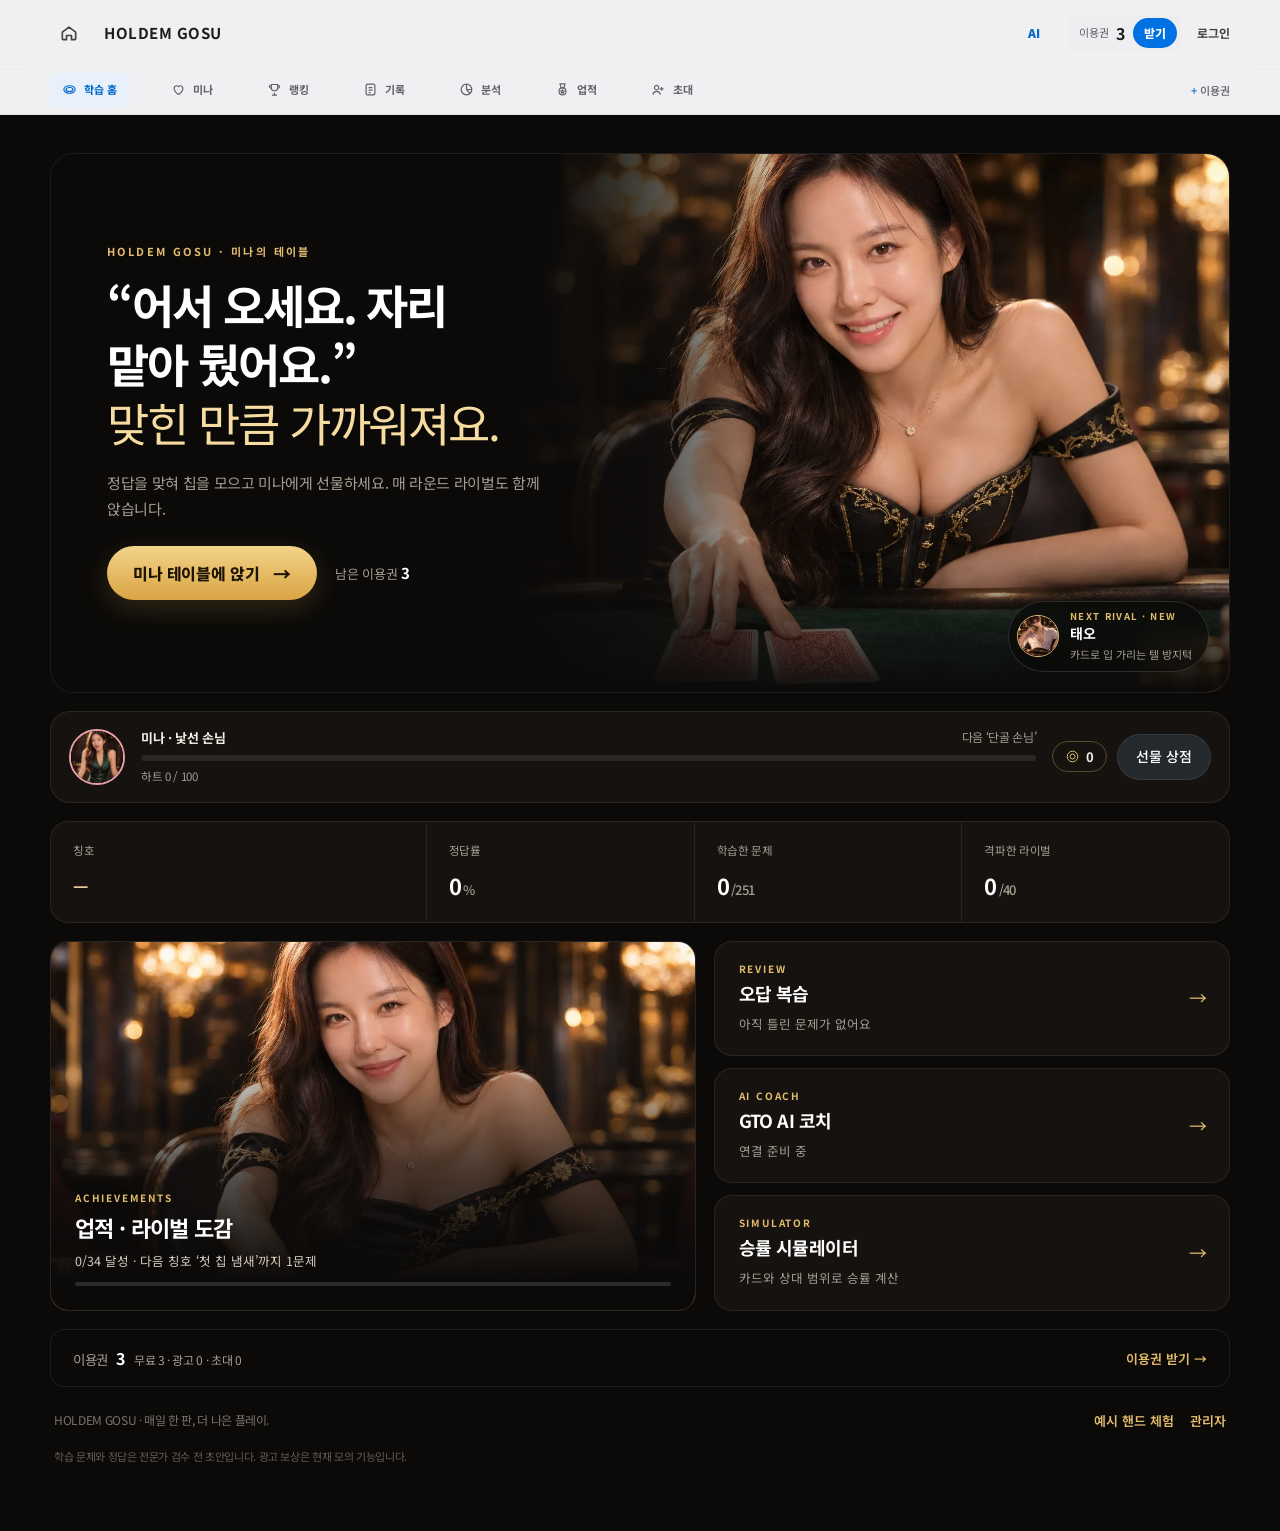
==== commit 308cc409: "로비 이미지를 미나 카드 딜 사진으로 고정 Co-Authored-By: Claude Opus 5.5 <noreply@anthropic.com> Claude-Session: http" ====
--- a/docs/index.html
+++ b/docs/index.html
@@ -2395,7 +2395,7 @@
       const cta = inProg ? '진행 중인 라운드 이어하기' : total ? '미나 테이블에 앉기' : '이용권 충전하기';
       return `<section class="home2">
         <div class="h2-hero">
-          <img class="h2-bg" src="${Love.heroImg()}" alt="딜러석의 미나" fetchpriority="high">
+          <img class="h2-bg" src="${MINA_BASE}lobby.webp" alt="카드를 건네는 미나" fetchpriority="high">
           <div class="h2-copy">
             <span class="h2-eyebrow">HOLDEM GOSU · 미나의 테이블</span>
             <h1>“${U.esc(Love.homeQuote())}”<br><em>맞힌 만큼 가까워져요.</em></h1>
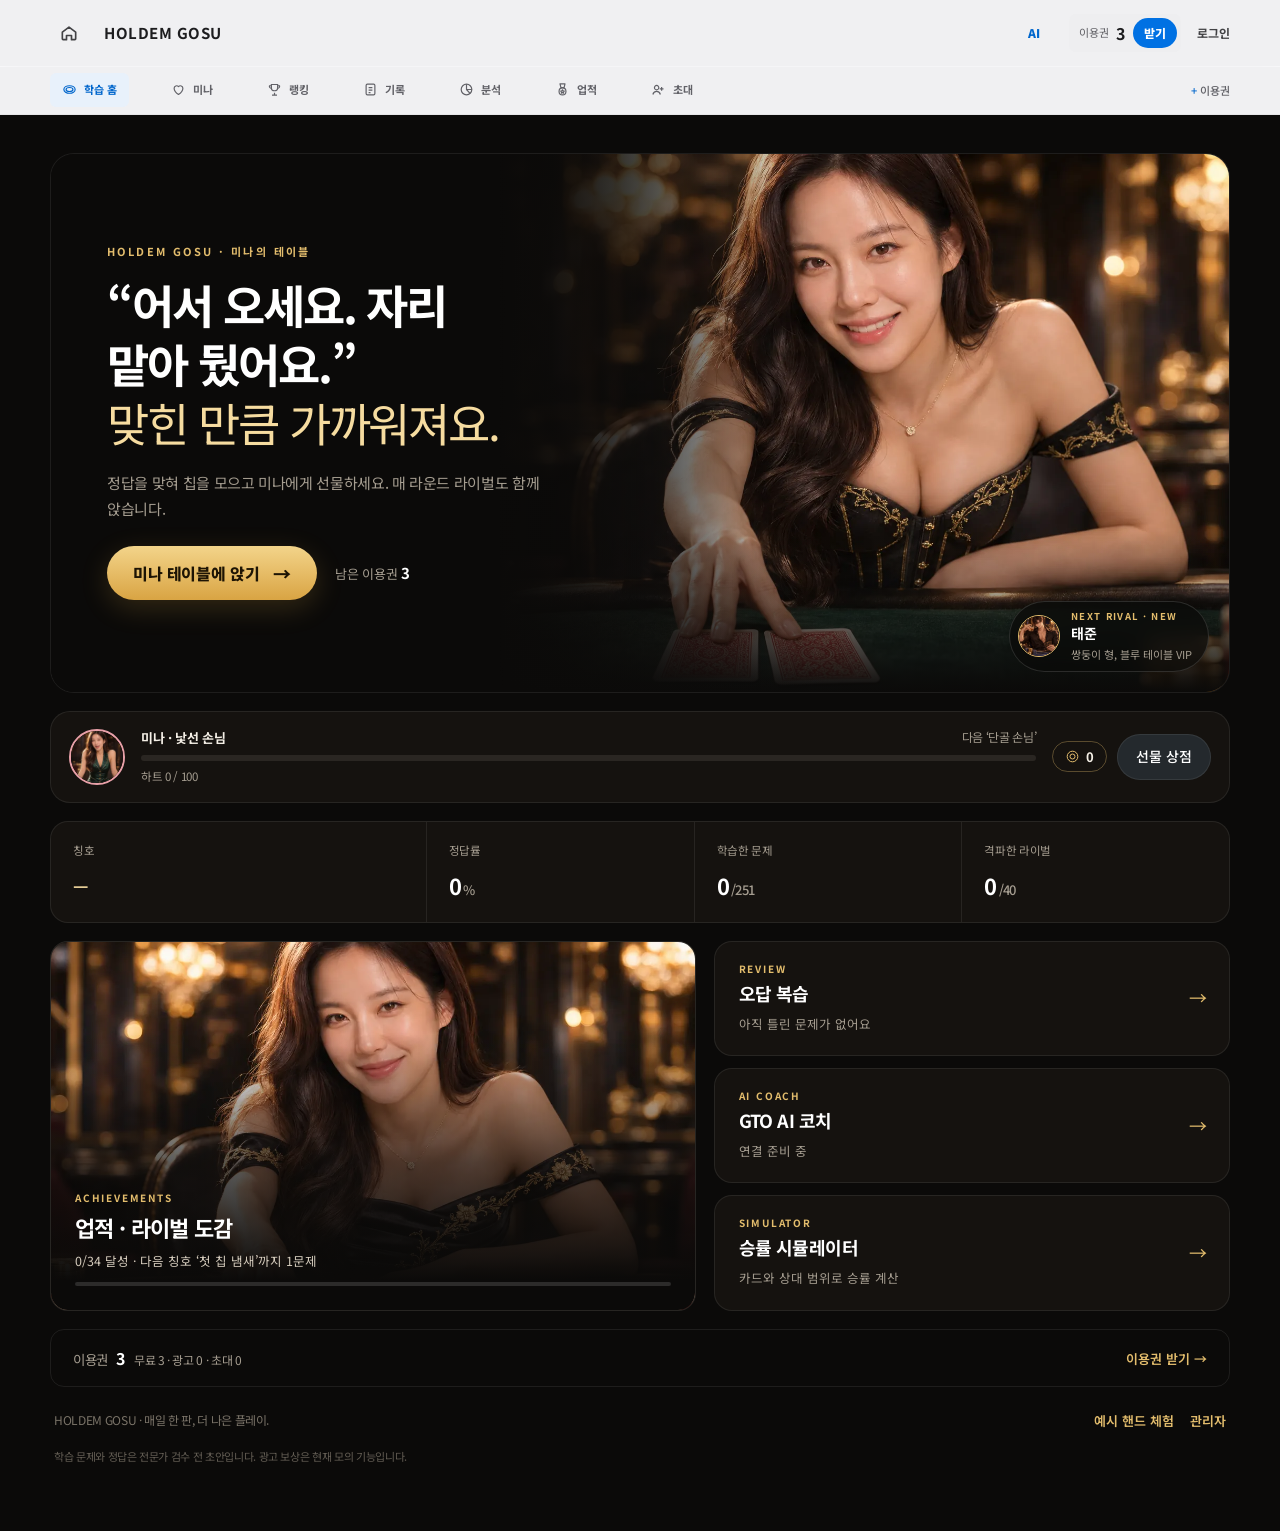
==== commit c3d29f48: "라운드마다 미나와의 연애 시뮬 장면 추가 - 라운드 시작: 장면 대사 + 선택지(하트) 비주얼 노벨 화면 - 핸드별 장면 내레이션, 결과별 엔딩 - 호감도 단계별 장면 13개, 덜" ====
--- a/docs/index.html
+++ b/docs/index.html
@@ -834,6 +834,39 @@
 .lv-conf-rows>div{display:flex;justify-content:space-between;align-items:center;padding:10px 12px;border-radius:10px;background:#ffffff08;font-size:13px}
 .lv-conf-rows b{display:inline-flex;align-items:center;gap:5px}.lv-conf-rows small{font-weight:400;color:#a59d90}
 @media(max-width:600px){.lv-wardrobe{grid-template-columns:repeat(4,minmax(0,1fr));gap:6px}.lv-wear span{font-size:9.5px;left:3px;right:3px;bottom:3px;padding:2px 4px}}
+
+/* 라운드 장면(비주얼 노벨) */
+.vn{width:min(440px,calc(100vw - 24px));border-radius:22px;overflow:hidden;background:#120f0d;border:1px solid #ffffff1a;color:#f4efe6;box-shadow:0 24px 60px #000a}
+.vn-img{position:relative;height:min(52vh,380px)}
+.vn-img img{width:100%;height:100%;object-fit:cover;object-position:50% 22%}
+.vn-img::after{content:"";position:absolute;inset:0;background:linear-gradient(0deg,#120f0d 0,#120f0d00 40%)}
+.vn-place{position:absolute;z-index:1;top:14px;left:14px;padding:6px 11px;border-radius:99px;background:#0b0a09b8;font:600 11px/1 var(--f-body);color:#f4efe6;backdrop-filter:blur(6px)}
+.vn-ep{position:absolute;z-index:1;left:20px;bottom:10px;font:700 11px/1.3 var(--f-body);letter-spacing:.14em;color:#e3bd6d}
+.vn-box{padding:8px 20px 20px;display:grid;gap:14px}
+.vn-body{min-height:84px;display:grid;gap:6px;align-content:start}
+.vn-who{font-size:12px;letter-spacing:.04em}.vn-who.m{color:#f0b3bb}.vn-who.me{color:#e3bd6d}.vn-who.n{color:#cfc7b8;font-size:14px;letter-spacing:-.01em}
+.vn-text{margin:0;font-size:16.5px;line-height:1.65;letter-spacing:-.02em}
+.vn-text.n{color:#cfc7b8;font-style:italic;font-size:15px}
+.vn-text.me{color:#f6dca0;font-size:15px;margin-bottom:4px}
+.vn-act{display:flex;justify-content:space-between;align-items:center;gap:10px}
+.vn-skip{border:0;background:none;color:#8f887c;font:500 12px var(--f-body);cursor:pointer;padding:12px 4px;min-height:44px}
+.vn-opts{display:grid;gap:8px;width:100%}
+.vn-opt{min-height:48px;padding:12px 16px;border-radius:14px;border:1px solid #e3bd6d66;background:#e3bd6d14;color:#f4efe6;font:600 14.5px/1.4 var(--f-body);text-align:left;cursor:pointer}
+.vn-opt:hover,.vn-opt:focus-visible{background:#e3bd6d2e;border-color:#e3bd6d}
+
+/* 풀이 화면 장면 내레이션 */
+.lv-scene-line{display:flex;gap:12px;align-items:center;margin:0 0 12px;padding:12px 14px;border-radius:16px;background:linear-gradient(90deg,#2a1d20,#17120f);border:1px solid #e8a0a840;color:#f4efe6}
+.lv-scene-line img{width:46px;height:58px;border-radius:10px;object-fit:cover;object-position:50% 15%;flex-shrink:0}
+.lv-scene-line span{font:700 10px/1.3 var(--f-body);letter-spacing:.1em;color:#e8a0a8}
+.lv-scene-line p{margin:4px 0 0;font-size:15px;line-height:1.55;font-weight:500}
+
+/* 결과 화면 장면 엔딩 */
+.lv-ending{position:relative;isolation:isolate;overflow:hidden;border-radius:20px;min-height:220px;display:flex;align-items:flex-end;border:1px solid #e8a0a855;color:#f4efe6;background:#0b0a09}
+.lv-ending>img{position:absolute;inset:0;width:100%;height:100%;object-fit:cover;object-position:60% 22%;z-index:-2}
+.lv-ending::before{content:"";position:absolute;inset:0;z-index:-1;background:linear-gradient(0deg,#0b0a09 12%,#0b0a09aa 45%,#0b0a0910 80%)}
+.lv-ending.lose>img{filter:saturate(.6) brightness(.8)}
+.lv-ending-tx{padding:20px 22px;display:grid;gap:6px}
+.lv-ending-tx small{font-size:11.5px;color:#a59d90}
 
 </style>
 </head>
@@ -2875,8 +2908,9 @@
     const opening = spick(!actions.length ? OPEN.pre : stt.facing ? OPEN.facing : OPEN.idle, seed + 'o');
     const prompt = spick(stt.facing ? PROMPT.facing : PROMPT.idle, seed + 'p');
     const who = r ? `맞은편엔 ‘${U.esc(r.t)}’ <b>${U.esc(josa(r.n, '이', '가'))}</b> 앉아 있습니다. ` : '';
-    return `<header class="hand-story comic">${set && set.rival ? banner(set, p, stt) : ''}<div class="story-top"><span>EPISODE · ${U.esc(p.tp)}</span><span>${U.esc(prog)} · ${PD.STREET_KO[stt.street]}</span></div>
-      <h1>${U.esc(p.ti)}</h1><p class="story-hook">“${U.esc(hook)}”</p>
+    const sl = set && set.scene && typeof Love !== 'undefined' ? Love.storyLine(set) : '';
+    return `<header class="hand-story comic">${sl}${set && set.rival ? banner(set, p, stt) : ''}<div class="story-top"><span>HAND · ${U.esc(p.tp)}</span><span>${U.esc(prog)} · ${PD.STREET_KO[stt.street]}</span></div>
+      <h1>${U.esc(p.ti)}</h1>${sl ? '' : `<p class="story-hook">“${U.esc(hook)}”</p>`}
       <div class="story-intro">${stt.n}인 ${p.format === 'cash' ? '링게임' : '토너먼트'}. 당신은 <b>${pos}</b> 자리. ${who}유효 스택은 <b>${TableView.trimNum(stt.effBB)}BB</b>.<br>${U.esc(opening)}</div>
       <p class="story-topic">📌 ${U.esc(topic)}</p>
       ${p.ctx ? `<div class="story-context"><span>이 핸드의 상황</span><p>${U.esc(p.ctx)}</p></div>` : ''}
@@ -2984,7 +3018,8 @@
     set.rival = takeRival();
     const f = st(); f.last = set.rival;
     if (set.mode === 'scored') { f.met[set.rival] = (f.met[set.rival] || 0) + 1; Store.save(); }
-    setTimeout(() => vs(set), 30);
+    // 채점 라운드는 미나와의 장면으로 시작, 복습은 기존 VS 화면
+    setTimeout(() => (set.mode === 'scored' && typeof Love !== 'undefined' ? Love.scene(set) : vs(set)), 30);
   }
   function vs(set) {
     const r = byId(set.rival), f = st();
@@ -3410,7 +3445,133 @@
     }
   };
 
-  return { st, LV, OUT, GIFTS, calc, onCorrect, onSetEnd, checkLevel, give, heroImg, homeStrip, homeQuote, bubble, resultBlock, nextInfo, View, Shop };
+  // ---------- 라운드 시나리오(연애 시뮬레이션 장면) ----------
+  // lv: [최소 단계, 최대 단계] · 대사: ['n', 내레이션] 또는 ['m', 미나] · {rival} = 이번 라운드 라이벌 이름
+  // opts: [내 대사, 미나의 답, 하트] · hands: 핸드별 내레이션 · end: 라운드 결과별 미나의 마지막 말
+  const SCENES = [
+    { id: 'first-seat', lv: [0, 1], title: '첫 자리', place: '홀덤 라운지 · 밤 9시',
+      intro: [['n', '라운지 문을 열자 칩 소리와 낮은 재즈가 섞여 흐른다.'], ['m', '처음 오셨죠? 이 자리, 딜러 바로 앞이라 잘 보여요.'], ['n', '맞은편 자리엔 {rival}. 벌써 칩을 만지작거리고 있다.']],
+      q: '미나에게 뭐라고 할까?', opts: [['잘 부탁해요. 많이 배우러 왔어요.', '배우러 오셨구나. 그럼 제가 제대로 봐 드릴게요.', 3], ['오늘 딜러 운이 좋은 것 같은데요?', '…그런 말은 이기고 나서 해 주세요.', 1]],
+      hands: ['미나가 첫 카드를 미끄러뜨리며 눈짓한다. ‘포지션부터 보세요.’', '두 번째 핸드. 미나가 작게 속삭인다. ‘천천히, 계산부터.’', '마지막 핸드. 카드를 돌리던 미나의 손끝이 잠깐 멈춘다.'],
+      end: { perfect: '…전부 맞혔어요? 저 지금 좀 놀랐어요.', win: '오늘 처음 맞아요? 다음에도 이 자리 맡아 둘게요.', lose: '처음엔 다 그래요. 내일 또 오실 거죠?' } },
+    { id: 'coffee-break', lv: [0, 2], title: '쉬는 시간', place: '라운지 뒤편 자판기 앞',
+      intro: [['n', '쉬는 시간. 자판기 앞에서 미나와 마주쳤다.'], ['m', '어, 손님도 커피요? 여기 아메리카노 생각보다 괜찮아요.'], ['m', '다음 테이블 제가 들어가요. 같이 가요.']],
+      q: '자판기 버튼 앞에서', opts: [['미나 씨 것도 제가 뽑을게요.', '…그럼 사양 안 할게요. 다음 판은 제가 잘 봐 드릴게요.', 3], ['저는 단 걸로 마실래요.', '단 거 좋아하세요? 저도요. 의외네.', 2]],
+      hands: ['미나가 종이컵을 테이블 옆에 두고 카드를 섞는다.', '‘커피 식기 전에 끝내 봐요.’ 미나가 웃는다.', '남은 커피 한 모금. 미나가 마지막 카드를 돌린다.'],
+      end: { perfect: '완벽해요. 커피 한 잔 더 뽑아 드릴까요?', win: '커피값은 한 거네요. 다음엔 제가 살게요.', lose: '커피 다 식었다. 다음 판은 더 집중하기예요.' } },
+    { id: 'study', lv: [0, 2], title: '미나의 특강', place: '오픈 전 빈 테이블',
+      intro: [['n', '오픈 전, 빈 테이블에 미나가 노트를 펼쳐 두었다.'], ['m', '일찍 오셨네요. 마침 잘됐다, 문제 몇 개 같이 볼래요?'], ['m', '맞히면… 음, 좋은 거 알려 드릴게요.']],
+      q: '미나의 노트를 보며', opts: [['좋은 게 뭔데요?', '그건 맞히고 나서요. 비밀.', 2], ['선생님, 잘 부탁드립니다.', '선생님이래. …나쁘지 않네요.', 3]],
+      hands: ['미나가 펜 끝으로 보드를 가리킨다. ‘여기서 뭐가 보여요?’', '‘좋아요, 다음 거.’ 미나가 노트를 넘긴다.', '‘마지막 문제. 이거 맞히면 진짜 알려 줄게요.’'],
+      end: { perfect: '만점이에요. 비밀 두 개 알려 줘야겠다.', win: '약속대로. 저 사실 단 거 엄청 좋아해요. …이게 비밀이에요.', lose: '아쉽다. 비밀은 다음 특강 때.' } },
+    { id: 'rude-guest', lv: [1, 2], title: '진상 손님', place: '라운지 VIP 테이블',
+      intro: [['n', '맞은편의 {rival}, 미나에게 카드를 늦게 준다고 투덜댄다.'], ['m', '죄송해요, 바로 돌릴게요.'], ['n', '카드를 쥔 미나의 손이 살짝 떨린다.']],
+      q: '어떻게 할까?', opts: [['딜러 탓 아니에요. 카드로 얘기하죠.', '(미나가 고개를 숙이며 작게 웃는다) …고마워요.', 4], ['조용히 게임에 집중한다.', '(미나가 안도한 듯 숨을 고른다)', 2]],
+      hands: ['‘저 사람, 블러프 많이 해요.’ 미나가 입 모양으로만 말한다.', '{rival}의 칩이 거칠게 밀려 나온다. 미나가 당신을 본다.', '마지막 핸드. 미나가 조용히 응원하는 눈빛이다.'],
+      end: { perfect: '저 사람 표정 봤어요? 오늘 제일 통쾌한 판이었어요.', win: '아까 진짜 멋있었어요. …단골 해 주실 거죠?', lose: '괜찮아요. 제 편 들어 준 것만으로 충분했어요.' } },
+    { id: 'rain', lv: [1, 2], title: '비 오는 마감', place: '마감 30분 전 · 창밖엔 비',
+      intro: [['n', '창밖으로 빗소리가 커진다. 손님이 하나둘 빠져나간다.'], ['m', '우산 가져오셨어요? 저 오늘 깜빡했는데.'], ['m', '마감 전 마지막 테이블이에요. 잘 부탁해요.']],
+      q: '우산 얘기에', opts: [['제 우산 같이 써요.', '…정말요? 그럼 마감까지 기다려 주세요.', 4], ['편의점에서 하나 사다 드릴게요.', '에이, 괜찮아요. 마음만 받을게요.', 2]],
+      hands: ['빗소리 사이로 카드 넘기는 소리가 또렷하다.', '미나가 창밖을 한 번 보고 다시 당신을 본다.', '마지막 핸드. ‘이거 끝나면 같이 나가요.’'],
+      end: { perfect: '오늘 운 좋은 날이네요. …저도요.', win: '우산 하나에 둘은 좀 좁네요. 싫다는 건 아니고요.', lose: '비 그치면 다시 해요. 오늘은 같이 걸어가요.' } },
+    { id: 'reserved', lv: [1, 2], title: '예약석', place: '늘 앉던 자리',
+      intro: [['n', '늘 앉던 자리에 작은 메모가 놓여 있다. ‘예약석’.'], ['m', '아, 그거 제가 써 둔 거예요. 다른 사람이 앉을까 봐.'], ['n', '맞은편에는 처음 보는 얼굴, {rival}.']],
+      q: '메모를 집어 들며', opts: [['저 기다렸어요?', '…조금요. 아주 조금.', 4], ['이 메모 가져가도 돼요?', '네? …마음대로 하세요.', 3]],
+      hands: ['미나가 평소보다 조금 더 천천히 카드를 돌린다.', '‘오늘 핸드 좋아요?’ 미나가 묻는다.', '마지막 핸드. 미나가 메모 쪽을 힐끗 본다.'],
+      end: { perfect: '예약석 주인답네요.', win: '내일도 예약석이에요. 꼭 와요.', lose: '져도 괜찮아요. 자리는 그대로 둘게요.' } },
+    { id: 'cafe', lv: [3, 5], title: '퇴근 후 카페', place: '라운지 옆 작은 카페',
+      intro: [['n', '퇴근한 미나가 유니폼 대신 니트 차림으로 나타났다.'], ['m', '기다렸어? 오늘은 손님 말고 그냥 너로 만나는 거야.'], ['m', '근데 나 포커 얘기밖에 할 줄 몰라. 문제 내도 돼?']],
+      q: '미나가 냅킨을 펼친다', opts: [['좋아, 대신 맞히면 소원 하나.', '소원? …뭔데. 일단 맞혀 봐.', 4], ['오늘은 네 얘기 듣고 싶어.', '(미나가 컵을 만지작거린다) 그럼… 한 판 끝나고.', 3]],
+      hands: ['미나가 냅킨에 보드를 그린다. ‘여기서 넌 뭐 해?’', '‘음, 그다음.’ 미나가 턱을 괸다.', '‘마지막. 이거 맞히면 소원 들어줄게.’'],
+      end: { perfect: '다 맞혔네. 소원 두 개 해.', win: '소원 말해 봐. …아니, 다음에 말해. 아껴 둬.', lose: '소원은 다음에. 대신 커피는 내가 살게.' } },
+    { id: 'late-shift', lv: [3, 4], title: '새벽 근무', place: '새벽 2시의 라운지',
+      intro: [['m', '졸려… 너 아니었으면 벌써 잤을 거야.'], ['n', '미나가 하품을 참으며 카드를 섞는다.'], ['n', '맞은편 {rival}도 눈이 반쯤 감겨 있다.']],
+      q: '졸린 미나에게', opts: [['커피 사 올까?', '아니, 그냥 여기 있어. 그게 더 잠 깨.', 4], ['졸리면 내가 딜 할까?', '너 딜 하면 다 네 칩 되는 거 아냐? 안 돼.', 3]],
+      hands: ['‘첫 핸드. 졸려도 계산은 정확하게.’', '미나가 볼을 톡톡 두드리며 정신을 차린다.', '‘마지막. 이거 끝나면 같이 아침 먹자.’'],
+      end: { perfect: '잠 다 깼어. 너 때문에.', win: '아침은 내가 쏜다. 이긴 사람 특권.', lose: '졸려서 그래. 아침 먹고 다시 해.' } },
+    { id: 'rival-duel', lv: [3, 5], title: '라이벌의 도발', place: '라운지 하이롤러 테이블',
+      intro: [['n', '{rival}, 미나에게 노골적으로 말을 건다.'], ['m', '(작게) 신경 쓰지 마. 그냥 카드로 이겨.'], ['n', '이번 라운드, 질 수 없다.']],
+      q: '{rival}을 보며', opts: [['미나는 내 딜러야.', '(미나 얼굴이 빨개진다) …딜러만?', 5], ['말 대신 칩으로 보여 줄게.', '그래, 그게 너답다.', 4]],
+      hands: ['{rival}의 첫 베팅. 미나가 너만 보이게 고개를 끄덕인다.', '‘침착해.’ 미나의 입 모양.', '마지막 핸드. 라운지가 조용해진다.'],
+      end: { perfect: '완벽해. 오늘 너 진짜 반칙이다.', win: '봤지? 다음부턴 아무도 너한테 못 덤벼.', lose: '괜찮아. 난 네 편이야, 어차피.' } },
+    { id: 'han-river', lv: [4, 5], title: '한강 야경', place: '한강 공원 · 밤',
+      intro: [['n', '강바람이 차다. 미나가 소매 끝을 잡아당긴다.'], ['m', '나 예전에 대회 나갔던 거 말했던가?'], ['m', '…나중에 얘기할게. 오늘은 그냥 같이 있자.']],
+      q: '바람이 분다', opts: [['외투를 벗어 걸쳐 준다.', '(미나가 외투에 얼굴을 반쯤 묻는다) …따뜻하다.', 5], ['다시 대회 나가 보는 건 어때?', '…생각해 볼게. 너랑 연습하면 될지도.', 4]],
+      hands: ['미나가 휴대폰으로 핸드 하나를 보여 준다. ‘이거, 내가 졌던 거.’', '‘너라면 어떻게 했을 것 같아?’', '강 건너 불빛이 흔들린다. 마지막 핸드.'],
+      end: { perfect: '다음 대회, 같이 가 줄래?', win: '…역시 너한테 물어보길 잘했다.', lose: '괜찮아. 나도 그때 똑같이 했거든.' } },
+    { id: 'final-memory', lv: [4, 5], title: '파이널 테이블의 기억', place: '미나의 집 앞 계단',
+      intro: [['n', '미나가 처음으로 그날 이야기를 꺼냈다.'], ['m', '파이널 테이블이었어. 버블 직전에 콜 하나 잘못해서 다 끝났지.'], ['m', '그 뒤로 테이블 맞은편에 앉는 게 무서웠어.']],
+      q: '미나의 이야기에', opts: [['그 핸드, 같이 다시 보자.', '…응. 너랑이면 볼 수 있을 것 같아.', 5], ['그때의 너도 멋있었을 거야.', '바보. …고마워.', 4]],
+      hands: ['‘이 상황이었어. 스택은 이 정도.’ 미나가 숨을 고른다.', '‘여기서 난 콜 했어. 넌?’', '마지막 핸드. 미나가 네 손을 잠깐 잡는다.'],
+      end: { perfect: '…이제 그 핸드 안 무서워.', win: '그때 네가 옆에 있었으면 좋았을 텐데.', lose: '봐, 쉬운 거 아니지? 나만 바보 아니었어.' } },
+    { id: 'eve', lv: [5, 5], title: '대회 전날 밤', place: '라운지 마감 후',
+      intro: [['m', '내일 대회야. 손이 떨려.'], ['m', '마지막으로 같이 한 번만 풀어 줘. 너랑 풀면 괜찮아지거든.']],
+      q: '떨리는 미나에게', opts: [['넌 이미 충분히 강해.', '…그 말 듣고 싶었어.', 5], ['내일 응원하러 갈게.', '진짜? 맨 앞줄에 앉아.', 5]],
+      hands: ['미나가 칩을 쌓았다 무너뜨린다. ‘첫 핸드.’', '‘좋아, 감 돌아오는 것 같아.’', '마지막 핸드. 미나가 눈을 감았다 뜬다.'],
+      end: { perfect: '이제 하나도 안 떨려. 고마워.', win: '내일, 이기고 올게. 기다려.', lose: '연습에서 지는 게 낫지. 내일은 안 져.' } },
+    { id: 'confession', lv: [5, 5], title: '당신의 핸드', place: '텅 빈 라운지 · 새벽',
+      intro: [['n', '모두 떠난 라운지. 테이블엔 카드 두 장이 엎어져 있다.'], ['m', '이건 네 핸드야. 열어 보기 전에, 나 할 말 있어.'], ['m', '…세 판 다 끝나면 말할게.']],
+      q: '미나의 눈을 보며', opts: [['나도 할 말 있어.', '(미나가 웃는다) 그럼 누가 먼저 할지 카드로 정하자.', 5], ['기다릴게. 천천히.', '…넌 항상 그렇게 기다려 주더라.', 5]],
+      hands: ['미나가 첫 카드를 뒤집는다. 손끝이 조금 떨린다.', '‘두 번째.’ 목소리가 작다.', '마지막 카드. 미나가 숨을 들이쉰다.'],
+      end: { perfect: '좋아해. 네가 앉는 테이블이면 어디든 갈게.', win: '좋아해. …이 말 하려고 오늘 딜 했어.', lose: '결과는 상관없어. 좋아해, 그 말이 하고 싶었어.' } }
+  ];
+  const sceneById = id => SCENES.find(s => s.id === id);
+  const rivalName = set => { try { return Fun.byId(set.rival).n; } catch (e) { return '낯선 손님'; } };
+  const fillR = (s, set) => String(s).replace(/\{rival\}/g, rivalName(set));
+  /** 단계에 맞는 장면 중 덜 본 것을 고른다 */
+  function pickScene() {
+    const l = st(); l.seen = l.seen || {};
+    const pool = SCENES.filter(s => l.lv >= s.lv[0] && l.lv <= s.lv[1]);
+    const min = Math.min(...pool.map(s => l.seen[s.id] || 0));
+    const cand = pool.filter(s => (l.seen[s.id] || 0) === min && s.id !== l.lastScene);
+    const list = cand.length ? cand : pool;
+    return list[Math.floor(Math.random() * list.length)];
+  }
+  /** 라운드 시작 장면(비주얼 노벨) */
+  function scene(set) {
+    const s = pickScene(), l = st();
+    set.scene = s.id; l.seen = l.seen || {}; l.seen[s.id] = (l.seen[s.id] || 0) + 1; l.lastScene = s.id; Store.save();
+    const steps = s.intro.map(([w, t]) => ({ w, t: fillR(t, set) }));
+    let i = 0, picked = null;
+    const v = Layer.open(`<div class="vn" role="document"><div class="vn-img"><img src="${big(l.outfit)}" alt="미나"><span class="vn-place">${U.esc(s.place)}</span><span class="vn-ep">EPISODE · ${U.esc(s.title)}</span></div>
+      <div class="vn-box"><div class="vn-body" id="vn-body"></div><div class="vn-act" id="vn-act"></div></div></div>`, '라운드 장면');
+    const body = U.$('#vn-body', v), act = U.$('#vn-act', v);
+    const say = (w, t) => `<b class="vn-who ${w === 'm' ? 'm' : w === 'me' ? 'me' : 'n'}">${w === 'm' ? '미나' : w === 'me' ? '나' : ''}</b><p class="vn-text ${w}">${U.esc(t)}</p>`;
+    const start = () => { Layer.close(); if (picked) { gain(set, 0, picked[2]); Store.save(); checkLevel(); } App.render(); };
+    function draw() {
+      if (i < steps.length) {
+        body.innerHTML = say(steps[i].w, steps[i].t);
+        act.innerHTML = `<button class="vn-skip" type="button" id="vn-skip">건너뛰기</button><button class="btn btn-ink" type="button" id="vn-next">다음 ▸</button>`;
+        U.$('#vn-next', v).onclick = () => { i++; draw(); };
+        U.$('#vn-skip', v).onclick = () => { i = steps.length; draw(); };
+        U.$('#vn-next', v).focus();
+      } else if (!picked) {
+        body.innerHTML = `<b class="vn-who n">${U.esc(fillR(s.q, set))}</b>`;
+        act.innerHTML = `<div class="vn-opts">${s.opts.map((o, k) => `<button class="vn-opt" type="button" data-k="${k}">${U.esc(fillR(o[0], set))}</button>`).join('')}</div>`;
+        U.$$('[data-k]', v).forEach(b => b.onclick = () => { picked = s.opts[+b.dataset.k]; set.choice = +b.dataset.k; draw(); });
+        U.$('[data-k]', v).focus();
+      } else {
+        body.innerHTML = say('me', fillR(picked[0], set)) + say('m', fillR(picked[1], set));
+        act.innerHTML = `<span class="lv-tag heart">${icon('heart')}하트 +${picked[2]}</span><button class="btn btn-ink" type="button" id="vn-go">테이블에 앉기 ▸</button>`;
+        U.$('#vn-go', v).onclick = start; U.$('#vn-go', v).focus();
+      }
+    }
+    draw();
+  }
+  /** 풀이 화면: 이번 핸드의 장면 내레이션 */
+  function storyLine(set) {
+    const s = set && set.scene && sceneById(set.scene); if (!s) return '';
+    const t = fillR(s.hands[Math.min(set.idx, s.hands.length - 1)], set);
+    return `<div class="lv-scene-line"><img src="${thumb(st().outfit)}" alt="미나"><div><span>EPISODE · ${U.esc(s.title)} · ${U.esc(s.place)}</span><p>${U.esc(t)}</p></div></div>`;
+  }
+  /** 결과 화면: 장면 엔딩 */
+  function sceneEnd(set) {
+    const s = set && set.scene && sceneById(set.scene); if (!s || !set.fun) return '';
+    const k = set.fun.perfect ? 'perfect' : set.fun.win ? 'win' : 'lose';
+    return `<div class="lv-ending ${k}"><img src="${big(st().outfit)}" alt="미나"><div class="lv-ending-tx"><span class="lv-eyebrow">EPISODE · ${U.esc(s.title)} · ${k === 'perfect' ? 'PERFECT ENDING' : k === 'win' ? 'GOOD ENDING' : 'NEXT TIME'}</span><p class="lv-say">“${U.esc(fillR(s.end[k], set))}”</p><small>${U.esc(s.place)}</small></div></div>`;
+  }
+
+  return { st, LV, OUT, GIFTS, SCENES, calc, onCorrect, onSetEnd, checkLevel, give, heroImg, homeStrip, homeQuote, bubble, resultBlock, nextInfo, scene, storyLine, sceneEnd, View, Shop };
 })();
 
 /* ===== 관리자 페이지 ===== */
@@ -4458,6 +4619,7 @@
       : `<div class="spread"><div><div class="eyebrow">${App.ui.set.mode === 'retry' ? '재풀이 결과' : `${scored.length}문제 결과`}</div>
           <div class="score num"><b>${okN}</b><span>/ ${scored.length} 정답</span></div></div>
           <div class="panel pad num" style="text-align:right"><div class="small muted">이번 세트</div><div style="font:800 26px/1 var(--f-display)">+${pts}점</div></div></div>
+        ${Love.sceneEnd(set)}
         ${Fun.resultBlock(set)}
         ${Love.resultBlock(set)}
         <div class="panel pad"><div class="rlist">${list}</div></div>`;
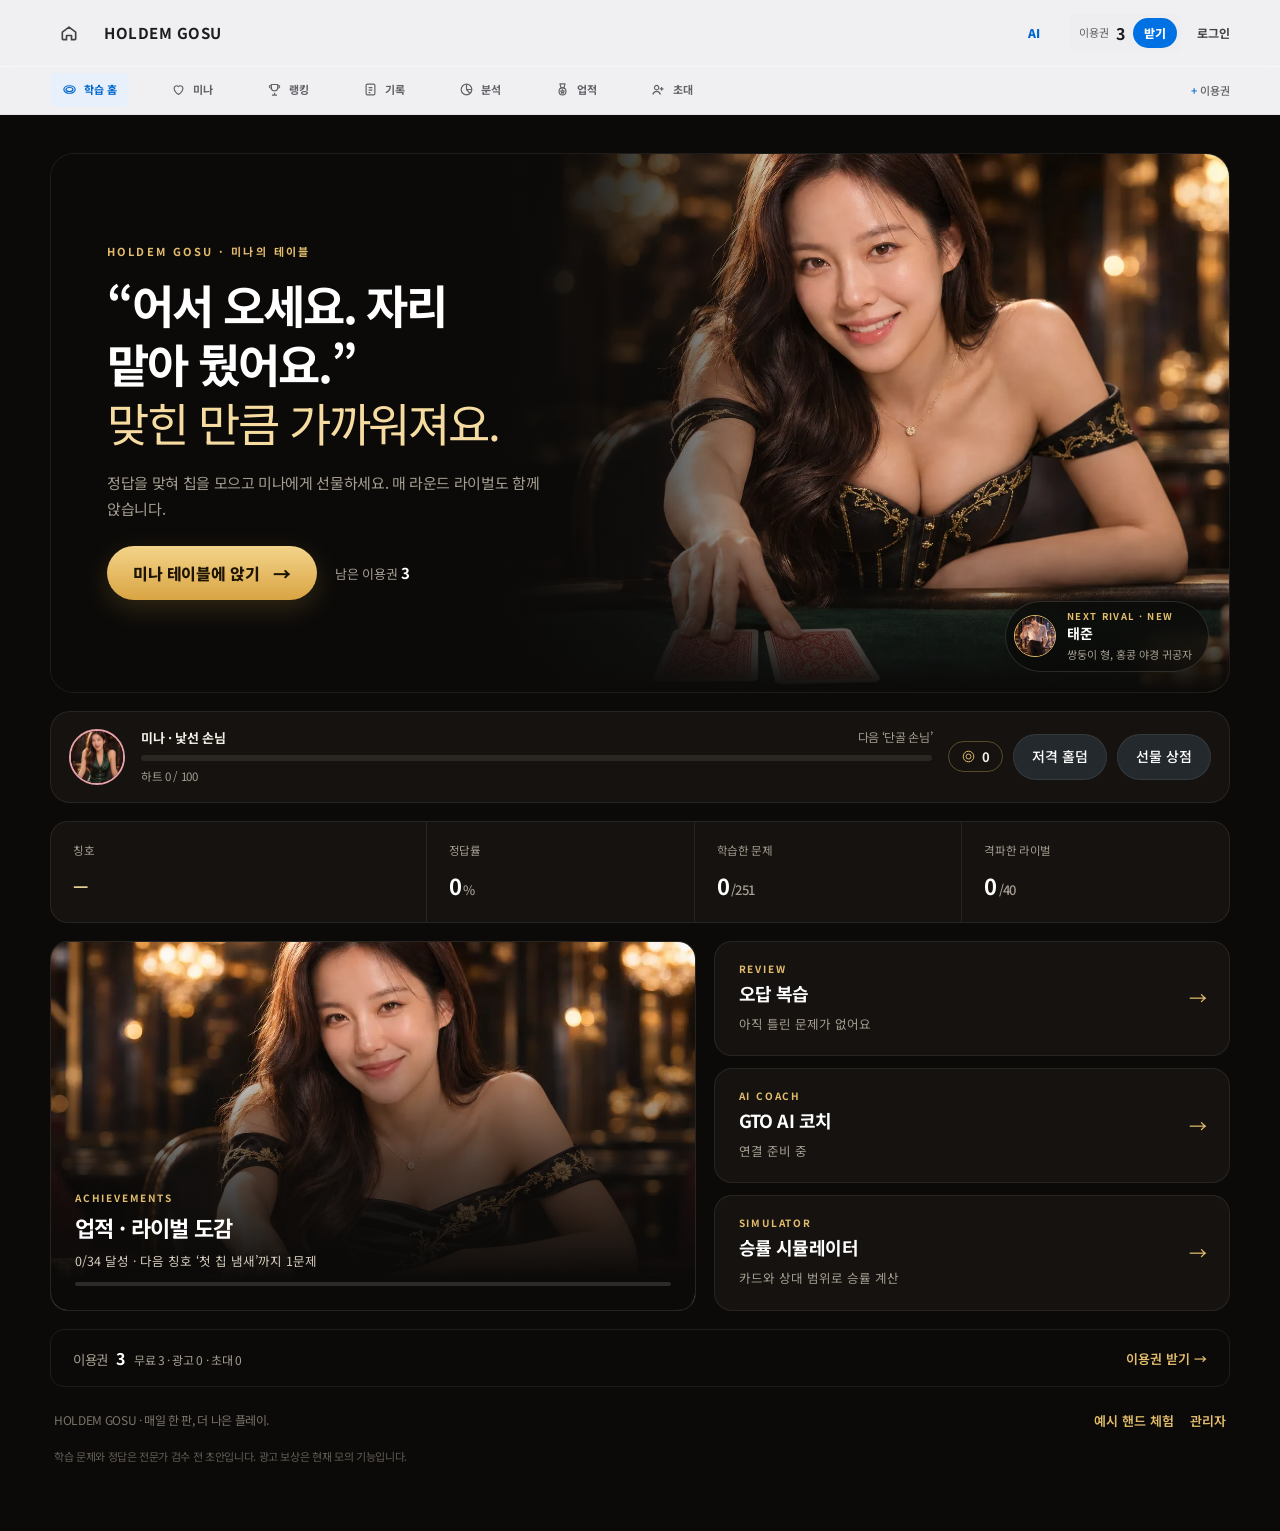
==== commit bf832e0c: "저격 홀덤(미나와 1:1) 모드 추가 - 1~10 숫자 카드 40장, 개인 2 + 공용 4, 베팅 2번, 공개 전 저격 - 미나 AI: 몬테카를로 승률 베팅, 족보 분포 기반 저격" ====
--- a/docs/index.html
+++ b/docs/index.html
@@ -867,6 +867,57 @@
 .lv-ending.lose>img{filter:saturate(.6) brightness(.8)}
 .lv-ending-tx{padding:20px 22px;display:grid;gap:6px}
 .lv-ending-tx small{font-size:11.5px;color:#a59d90}
+
+/* ===== 저격 홀덤 ===== */
+body[data-view="sniper"]{background:#0b0a09}
+.sn-screen{display:grid;gap:16px;max-width:720px;margin:0 auto;color:#f4efe6}
+.sn-head{display:flex;justify-content:space-between;align-items:flex-end;gap:12px}
+.sn-head h1{margin:6px 0 0;font-size:28px;letter-spacing:-.045em}
+.sn-table{display:grid;gap:14px;padding:18px;border-radius:24px;background:radial-gradient(120% 90% at 50% 50%,#17352b 0,#0f241d 60%,#0b1914 100%);border:1px solid #2c4a3e}
+.sn-side{display:grid;grid-template-columns:auto 1fr auto;gap:12px;align-items:center}
+.sn-side.p{grid-template-columns:auto 1fr;grid-template-areas:"cards hand" "who who"}
+.sn-side.p .sn-cards{grid-area:cards}.sn-side.p .sn-hand{grid-area:hand;justify-self:start}.sn-side.p .sn-who{grid-area:who}
+.sn-side.o .sn-hand{grid-column:1/-1;justify-self:end}
+.sn-face{width:56px;height:70px;border-radius:12px;object-fit:cover;object-position:50% 15%;border:2px solid #e8a0a8}
+.sn-who{display:grid;gap:5px;min-width:0}.sn-who b{font-size:14px}.sn-who span{font-size:12px;color:#cfe0d8}
+.sn-goal{height:5px;border-radius:3px;background:#ffffff1a;overflow:hidden}.sn-goal i{display:block;height:100%;background:#e3bd6d;border-radius:3px}
+.sn-cards{display:flex;gap:6px}
+.sn-card{display:grid;place-items:center;width:44px;height:62px;border-radius:8px;background:#f7f2e8;color:#1a1611;font:800 22px/1 var(--f-body);box-shadow:0 2px 0 #0004}
+.sn-card.me{background:#fff7e1;outline:2px solid #e3bd6d}
+.sn-card.back{background:repeating-linear-gradient(45deg,#8b2232 0 6px,#a8333f 6px 12px);border:2px solid #f7f2e8}
+.sn-card.empty{background:none;border:1.5px dashed #ffffff33;box-shadow:none}
+.sn-board{display:grid;justify-items:center;gap:8px;padding:6px 0}
+.sn-pot{font:700 12px var(--f-body);color:#f6dca0;padding:4px 12px;border-radius:99px;background:#0006}
+.sn-decls{display:flex;gap:6px;flex-wrap:wrap;justify-content:center}
+.sn-decls span{font-size:11.5px;padding:4px 10px;border-radius:99px;background:#e8a0a833;color:#f4bcc3;font-weight:700}
+.sn-decls span::before{content:"◎ ";}
+.sn-hand{font-size:12px;font-weight:700;padding:4px 10px;border-radius:99px;background:#0007;color:#f4efe6}
+.sn-hand.sniped{background:#c0394a;color:#fff;text-decoration:line-through}
+.sn-say{margin:0;text-align:center;font-size:15px;color:#f6dca0;font-weight:600;min-height:1.5em}
+.sn-actions{padding:14px;border-radius:18px;background:#15120f;border:1px solid #ffffff14}
+.sn-row{display:flex;gap:8px;align-items:center;justify-content:flex-end;flex-wrap:wrap}
+.sn-row.wrap{justify-content:flex-start;margin-top:8px}
+.sn-row .btn{min-height:44px}
+.sn-bet,.sn-snipe{display:grid;gap:10px}
+.sn-note{margin:0;font-size:12px;color:#a59d90;line-height:1.55}.sn-note b{color:#f4bcc3}
+.sn-chips{display:flex;gap:6px;flex-wrap:wrap}
+.sn-chip{min-height:38px;padding:0 12px;border-radius:99px;border:1px solid #3a352f;background:transparent;color:#cfc7b8;font:600 13px var(--f-body);cursor:pointer}
+.sn-chip.num{min-width:40px;padding:0}
+.sn-chip.on{background:#e8a0a8;border-color:#e8a0a8;color:#1d1404}
+.sn-wait{margin-right:auto;font-size:13px;color:#a59d90}
+.sn-res{margin-right:auto;font-size:14px;font-weight:700;color:#f6dca0}
+.sn-over{display:grid;gap:8px;text-align:center;justify-items:center}
+.sn-over b{font-size:22px}.sn-over.win b{color:#f6dca0}.sn-over.lose b{color:#f4bcc3}
+.sn-over p{margin:0;font-size:13px;color:#a59d90}
+.sn-hint{padding:14px 16px;border-radius:16px;background:#15120f;border:1px solid #e8a0a840}
+.sn-hint p{margin:6px 0 8px;font-size:12.5px;color:#cfc7b8;line-height:1.6}
+.sn-hint ol{margin:0;padding:0;list-style:none;display:grid;gap:6px}
+.sn-hint li{display:flex;justify-content:space-between;font-size:13px;padding:6px 10px;border-radius:10px;background:#ffffff08}
+.sn-hint li span{color:#f4bcc3;font-weight:700}
+.sn-log{font-size:12px;color:#a59d90}.sn-log summary{cursor:pointer}.sn-log ol{margin:8px 0 0;padding-left:18px;line-height:1.7}
+.sn-rules ol{padding-left:18px;line-height:1.7;font-size:13.5px}.sn-src{font-size:11.5px;color:#8f887c}
+@media(max-width:600px){.sn-card{width:38px;height:54px;font-size:19px}.sn-table{padding:14px}}
+.sn-warn{margin:0;font-size:12.5px;color:#ff9b9b;font-weight:700}
 
 </style>
 </head>
@@ -2391,7 +2442,7 @@
     b.textContent = S.p.nick ? S.p.nick : '로그인';
     U.$$('.nav [data-nav]').forEach(x => x.setAttribute('aria-current', x.dataset.nav === navKey() ? 'page' : 'false'));
   }
-  const navKey = () => ({ home: 'home', play: 'home', result: 'home', rank: 'rank', notes: 'notes', sim: 'sim', invite: 'invite', ach: 'ach', mina: 'mina', shop: 'mina', admin: '' }[ui.view] ?? '');
+  const navKey = () => ({ home: 'home', play: 'home', result: 'home', rank: 'rank', notes: 'notes', sim: 'sim', invite: 'invite', ach: 'ach', mina: 'mina', shop: 'mina', sniper: 'mina', admin: '' }[ui.view] ?? '');
   const canAdmin = () => !S.runtime || S.isOwner || S.canEdit;
 
   function go(view, opts = {}) {
@@ -2403,7 +2454,7 @@
     document.body.dataset.view = ui.view;
     paintHeader();
     const el = U.$('#view');
-    const f = { home: Home, play: Play, result: Result, rank: Rank, notes: Notes, sim: SimView, invite: Invite, ach: Fun.View, mina: Love.View, shop: Love.Shop, admin: Admin }[ui.view] || Home;
+    const f = { home: Home, play: Play, result: Result, rank: Rank, notes: Notes, sim: SimView, invite: Invite, ach: Fun.View, mina: Love.View, shop: Love.Shop, sniper: Sniper.View, admin: Admin }[ui.view] || Home;
     el.innerHTML = f.html();
     f.bind && f.bind(el);
   }
@@ -3294,6 +3345,8 @@
     } else if (set.mode === 'retry' && set.answers.filter(Boolean).length) gain(set, 0, 3);
     Store.save(); checkLevel();
   }
+  /** 다른 모드(저격 홀덤)의 보상 */
+  function addReward(chips, heart) { gain(null, chips, heart); Store.save(); checkLevel(); }
   function checkLevel() {
     const l = st(), k = calc(l);
     if (k > l.lv) { l.lv = k; Store.save(); setTimeout(() => levelUp(k), 450); }
@@ -3357,7 +3410,7 @@
     return `<div class="lv-strip">
       <button class="lv-strip-face" type="button" data-go="mina" aria-label="미나 화면 열기"><img src="${thumb(l.outfit)}" alt=""></button>
       <div class="lv-strip-main"><div class="lv-strip-top"><b>미나 · ${U.esc(LV[l.lv].nm)}</b><span>${nx ? `다음 ‘${U.esc(nx.nm)}’` : '최고 단계'}</span></div>${gauge()}<small>${U.esc(needLine(nx))}</small></div>
-      <div class="lv-strip-btns"><span class="lv-bal">${icon('chip')}${fmt(l.chips)}</span><button class="btn btn-line" type="button" data-go="shop">선물 상점</button></div></div>`;
+      <div class="lv-strip-btns"><span class="lv-bal">${icon('chip')}${fmt(l.chips)}</span><button class="btn btn-line" type="button" data-go="sniper">저격 홀덤</button><button class="btn btn-line" type="button" data-go="shop">선물 상점</button></div></div>`;
   }
   const homeQuote = () => line('hello', today());
   /** 해설 위 미나 리액션 말풍선 */
@@ -3402,7 +3455,7 @@
             <h1>${U.esc(LV[l.lv].nm)}</h1><p class="lv-say">“${U.esc(line('hello', today() + 'm'))}”</p>
             <ol class="lv-steps" aria-label="호감도 단계">${steps}</ol>
             ${gauge()}<small class="lv-need">${U.esc(needLine(nx))}${nx && nx.need && nx.need.have < nx.need.n ? ' · 하트와 학습 조건을 둘 다 채워야 올라가요' : ''}</small>
-            <div class="lv-hero-btns"><button class="btn btn-ink" type="button" data-go="shop">${icon('heart')}선물하기</button><button class="btn btn-line" type="button" id="lv-play">미나 테이블에 앉기</button><span class="lv-bal">${icon('chip')}칩 ${fmt(l.chips)}</span></div>
+            <div class="lv-hero-btns"><button class="btn btn-ink" type="button" data-go="shop">${icon('heart')}선물하기</button><button class="btn btn-line" type="button" id="lv-play">미나 테이블에 앉기</button><button class="btn btn-line" type="button" data-go="sniper">미나와 저격 홀덤</button><span class="lv-bal">${icon('chip')}칩 ${fmt(l.chips)}</span></div>
           </div></div>
         <div class="lv-sec"><div class="lv-sec-h"><h2>옷장</h2><span>${opened} / ${OUT.length} 해금 · 누르면 갈아입어요</span></div><div class="lv-wardrobe">${wardrobe}</div></div>
         <div class="lv-sec"><div class="lv-sec-h"><h2>에피소드</h2><span>시즌 1 · 다음 업데이트에서 열려요</span></div><ol class="lv-eps">${eps}</ol></div>
@@ -3571,7 +3624,319 @@
     return `<div class="lv-ending ${k}"><img src="${big(st().outfit)}" alt="미나"><div class="lv-ending-tx"><span class="lv-eyebrow">EPISODE · ${U.esc(s.title)} · ${k === 'perfect' ? 'PERFECT ENDING' : k === 'win' ? 'GOOD ENDING' : 'NEXT TIME'}</span><p class="lv-say">“${U.esc(fillR(s.end[k], set))}”</p><small>${U.esc(s.place)}</small></div></div>`;
   }
 
-  return { st, LV, OUT, GIFTS, SCENES, calc, onCorrect, onSetEnd, checkLevel, give, heroImg, homeStrip, homeQuote, bubble, resultBlock, nextInfo, scene, storyLine, sceneEnd, View, Shop };
+  return { addReward, st, LV, OUT, GIFTS, SCENES, calc, onCorrect, onSetEnd, checkLevel, give, heroImg, homeStrip, homeQuote, bubble, resultBlock, nextInfo, scene, storyLine, sceneEnd, View, Shop };
+})();
+
+/* ===== 저격 홀덤: 미나와 1:1 =====
+ * 넷플릭스 〈데블스 플랜: 데스룸〉 감옥 매치의 규칙을 바탕으로 한 모드.
+ * 1~10 숫자 카드 4벌(40장, 무늬 없음) · 개인 2장 + 공용 4장 · 베팅 2번 · 공개 전 저격.
+ * 저격: '숫자 + 족보'를 선언하면 그 족보를 가진 손패(선언한 사람 포함)는 최하위가 된다.
+ */
+const Sniper = (() => {
+  const START = 60, GOAL = 75, ANTE = 1;
+  const CAT = ['하이', '원페어', '투페어', '트리플', '스트레이트', '풀하우스', '포카드'];
+
+  // ---------- 족보 판정 (6장 중 최고 5장) ----------
+  function best(cards) {
+    const c = Array(11).fill(0); cards.forEach(n => c[n]++);
+    const nums = [10, 9, 8, 7, 6, 5, 4, 3, 2, 1];
+    const has = k => nums.filter(n => c[n] >= k);
+    const kick = (ex, k) => cards.filter(n => !ex.includes(n)).sort((a, b) => b - a).slice(0, k);
+    const q = has(4);
+    if (q.length) return { cat: 6, key: [q[0], ...kick([q[0]], 1)] };
+    const t = has(3);
+    if (t.length) {
+      const p = nums.filter(n => n !== t[0] && c[n] >= 2);
+      if (p.length) return { cat: 5, key: [t[0], p[0]] };
+    }
+    for (let h = 10; h >= 5; h--) if ([0, 1, 2, 3, 4].every(d => c[h - d])) return { cat: 4, key: [h] };
+    if (t.length) return { cat: 3, key: [t[0], ...kick([t[0]], 2)] };
+    const p = has(2);
+    if (p.length >= 2) return { cat: 2, key: [p[0], p[1], ...kick([p[0], p[1]], 1)] };
+    if (p.length) return { cat: 1, key: [p[0], ...kick([p[0]], 3)] };
+    return { cat: 0, key: kick([], 5) };
+  }
+  const cmpKey = (a, b) => { for (let i = 0; i < Math.max(a.length, b.length); i++) { const d = (a[i] || 0) - (b[i] || 0); if (d) return d; } return 0; };
+  const cmpHand = (a, b) => (a.cat - b.cat) || cmpKey(a.key, b.key);
+  const declOf = h => ({ cat: h.cat, top: h.key[0] });
+  const declNm = d => `${d.top} ${CAT[d.cat]}`;
+  const hit = (h, d) => d && h.cat === d.cat && h.key[0] === d.top;
+  /** 저격을 반영한 승부: 1 = a 승, -1 = b 승, 0 = 무승부(팟 나눔) */
+  function judge(ha, hb, holeA, holeB, decls) {
+    const sa = decls.some(d => hit(ha, d)), sb = decls.some(d => hit(hb, d));
+    if (sa && sb) return { r: 0, sa, sb };
+    if (sa !== sb) return { r: sa ? -1 : 1, sa, sb };
+    const c = cmpHand(ha, hb); if (c) return { r: Math.sign(c), sa, sb };
+    const mx = Math.max(...holeA) - Math.max(...holeB); if (mx) return { r: Math.sign(mx), sa, sb };
+    const sm = holeA[0] + holeA[1] - holeB[0] - holeB[1]; if (sm) return { r: Math.sign(sm), sa, sb };
+    return { r: 0, sa, sb };
+  }
+
+  // ---------- 덱 ----------
+  const newDeck = () => { const d = []; for (let n = 1; n <= 10; n++) for (let k = 0; k < 4; k++) d.push(n); for (let i = d.length - 1; i > 0; i--) { const j = Math.floor(Math.random() * (i + 1)); [d[i], d[j]] = [d[j], d[i]]; } return d; };
+  function unseen(known) { const c = Array(11).fill(4); known.forEach(n => c[n]--); const out = []; for (let n = 1; n <= 10; n++) for (let k = 0; k < c[n]; k++) out.push(n); return out; }
+
+  // ---------- 미나 AI ----------
+  /** 남은 카드로 몬테카를로: 미나 승률(저격 제외) */
+  function equity(hole, board, N = 500) {
+    const pool = unseen([...hole, ...board]); let w = 0;
+    for (let s = 0; s < N; s++) {
+      const a = pool.slice(); const take = () => a.splice(Math.floor(Math.random() * a.length), 1)[0];
+      const opp = [take(), take()], b = board.slice(); while (b.length < 4) b.push(take());
+      const c = cmpHand(best([...hole, ...b]), best([...opp, ...b]));
+      w += c > 0 ? 1 : c === 0 ? 0.5 : 0;
+    }
+    return w / N;
+  }
+  /** 상대가 가질 수 있는 족보 분포(내 카드·보드 제외, 공격성 가중) */
+  function rangeDist(myHole, board, aggr = 0, onlyBeating = false) {
+    const pool = unseen([...myHole, ...board]), mine = best([...myHole, ...board]);
+    const tally = new Map(); let tot = 0;
+    for (let i = 0; i < pool.length; i++) for (let j = i + 1; j < pool.length; j++) {
+      const h = best([pool[i], pool[j], ...board]);
+      if (onlyBeating && cmpHand(h, mine) <= 0) continue;
+      const w = 1 + aggr * h.cat / 2;
+      const k = h.cat + ':' + h.key[0];
+      tally.set(k, (tally.get(k) || 0) + w); tot += w;
+    }
+    const all = (() => { let t = 0; for (let i = 0; i < pool.length; i++) for (let j = i + 1; j < pool.length; j++) t++; return t; })();
+    return [...tally.entries()].map(([k, w]) => { const [cat, top] = k.split(':').map(Number); return { cat, top, p: w / tot, share: onlyBeating ? tot / all : 1 }; }).sort((a, b) => b.p - a.p);
+  }
+  function aiSnipe(g) {
+    const mine = declOf(best([...g.hole.o, ...g.board]));
+    const aggr = Math.min(2, g.commitP / Math.max(1, g.pot / 2));
+    const dist = rangeDist(g.hole.o, g.board, aggr, true).filter(d => !(d.cat === mine.cat && d.top === mine.top));
+    const already = g.decls.map(d => d.cat + ':' + d.top);
+    const cand = dist.filter(d => !already.includes(d.cat + ':' + d.top));
+    if (!cand.length || Math.random() < 0.1) return null; // 가끔은 저격을 쉰다
+    const pick = cand[Math.random() < 0.25 && cand[1] ? 1 : 0]; // 늘 정답만 고르지는 않게
+    return { cat: pick.cat, top: pick.top };
+  }
+  function aiBet(g) {
+    const e = equity(g.hole.o, g.board), toCall = g.bet.p - g.bet.o, room = g.cap - g.commit.o;
+    const pot = g.pot, r = Math.random();
+    const size = f => Math.max(1, Math.min(room - toCall, Math.round(pot * f)));
+    if (toCall <= 0) {
+      if (e > 0.72 && room > 0) return { t: 'bet', n: size(r < 0.3 ? 1.2 : 0.7) };
+      if (e > 0.55 && r < 0.55 && room > 0) return { t: 'bet', n: size(0.5) };
+      if (e < 0.3 && r < 0.14 && room > 0) return { t: 'bet', n: size(0.6) }; // 블러프
+      return { t: 'check' };
+    }
+    const odds = toCall / (pot + toCall);
+    if (e > 0.78 && room > toCall && r < 0.6) return { t: 'raise', n: size(0.9) };
+    if (e > odds + 0.04 || (r < 0.08 && toCall <= 3)) return { t: 'call' };
+    return { t: 'fold' };
+  }
+
+  // ---------- 미나 대사 ----------
+  const SAY = {
+    start: { early: ['오늘은 딜러 말고 상대로 앉을게요. 봐주는 거 없어요.', '저격 홀덤, 해 보셨어요? 눈치 싸움이에요.'], late: ['오늘은 내가 상대야. 봐주는 거 없다?', '저격 홀덤 한 판. 지는 사람이 커피 사기.'] },
+    bet: { early: ['이 정도는 받아 주셔야죠.', '음… 조금 올려 볼게요.'], late: ['받을 거지?', '이번엔 내가 좀 세다.'] },
+    check: { early: ['저는 체크요.', '일단 지켜볼게요.'], late: ['체크. 네 차례야.', '음, 넘길게.'] },
+    call: { early: ['콜할게요.', '따라갈게요.'], late: ['콜. 블러프면 혼난다.', '받아 줄게.'] },
+    fold: { early: ['이번 판은 양보할게요.', '…접을게요.'], late: ['이번 건 줄게. 다음엔 안 돼.', '폴드. 운 좋았다.'] },
+    snipe: { early: ['{d}, 저격할게요.', '제 생각엔… {d}.'], late: ['{d}. 맞지?', '{d} 저격. 표정 봤어.'] },
+    pass: { early: ['저격은 패스할게요.'], late: ['이번엔 저격 안 해.'] },
+    winHand: { early: ['이번 판은 제 거예요.', '후훗, 읽혔어요.'], late: ['내가 이겼다.', '이번 건 내 거.'] },
+    loseHand: { early: ['와… 졌다. 잘하시네요.', '이걸 맞혀요?'], late: ['칫, 졌다.', '너 진짜 늘었다.'] },
+    sniped: { early: ['헉, 그걸 어떻게 알았어요?', '저격당했다…'], late: ['어떻게 알았어?!', '너… 내 표정 읽었지.'] }
+  };
+  const say = (k, d) => { const ph = Love.st().lv >= 3 ? 'late' : 'early', a = SAY[k][ph]; return a[Math.floor(Math.random() * a.length)].replace('{d}', d || ''); };
+
+  // ---------- 진행 ----------
+  let g = null; // 현재 대결
+  function newMatch() { g = { stack: { p: START, o: START }, hand: 0, first: Math.random() < 0.5 ? 'p' : 'o', over: null, said: say('start'), log: [] }; dealHand(); }
+  function dealHand() {
+    const deck = newDeck();
+    g.hand++; g.first = g.hand === 1 ? g.first : (g.first === 'p' ? 'o' : 'p');
+    g.deck = deck; g.hole = { p: [deck.pop(), deck.pop()], o: [deck.pop(), deck.pop()] }; g.board = [deck.pop(), deck.pop()];
+    g.cap = Math.min(g.stack.p, g.stack.o); // 가장 적은 스택까지만 걸 수 있다
+    g.commit = { p: 0, o: 0 }; g.bet = { p: 0, o: 0 }; g.pot = 0; g.decls = []; g.snipeBy = {}; g.result = null; g.show = null;
+    ['p', 'o'].forEach(x => { g.stack[x] -= ANTE; g.commit[x] += ANTE; g.pot += ANTE; });
+    g.round = 1; g.phase = 'bet'; g.acted = { p: false, o: false }; g.toAct = g.first;
+    g.commitP = 0; g.log = [`${g.hand}번째 핸드 · 선 ${g.first === 'p' ? '나' : '미나'} · 기본 베팅 1씩`];
+    if (g.cap - ANTE <= 0) { g.round = 2; while (g.board.length < 4) g.board.push(g.deck.pop()); startSnipe(); }
+  }
+  const other = x => (x === 'p' ? 'o' : 'p');
+  const allIn = () => g.commit.p >= g.cap || g.commit.o >= g.cap;
+  function pay(x, n) { n = Math.max(0, Math.min(n, g.cap - g.commit[x])); g.stack[x] -= n; g.commit[x] += n; g.bet[x] += n; g.pot += n; if (x === 'p') g.commitP += n; return n; }
+  function act(x, a) {
+    const y = other(x), who = x === 'p' ? '나' : '미나';
+    if (a.t === 'fold') { g.log.push(`${who}: 폴드`); finish(y, `${x === 'p' ? '내가' : '미나가'} 폴드`); return; }
+    if (a.t === 'check') g.log.push(`${who}: 체크`);
+    if (a.t === 'call') { const n = pay(x, g.bet[y] - g.bet[x]); g.log.push(`${who}: 콜 ${n}`); }
+    if (a.t === 'bet' || a.t === 'raise') {
+      const call = pay(x, g.bet[y] - g.bet[x]); const n = pay(x, a.n);
+      g.log.push(`${who}: ${call ? `콜 ${call} + 레이즈 ${n}` : `베팅 ${n}`}`); g.acted[y] = false;
+    }
+    g.acted[x] = true;
+    if (x === 'o') g.said = say(a.t === 'raise' ? 'bet' : a.t);
+    const even = g.bet.p === g.bet.o;
+    if (even && g.acted.p && g.acted.o) return endRound();
+    if (even && allIn()) return endRound();
+    if (!even && g.commit[y] >= g.cap) return endRound(); // 상대가 이미 올인: 더 받을 수 없음
+    g.toAct = y; tick();
+  }
+  function endRound() {
+    if (g.round === 1 && !allIn()) {
+      g.round = 2; g.board.push(g.deck.pop(), g.deck.pop()); g.bet = { p: 0, o: 0 }; g.acted = { p: false, o: false }; g.toAct = g.first;
+      g.log.push('공용 카드 2장 추가 공개'); return tick();
+    }
+    while (g.board.length < 4) g.board.push(g.deck.pop());
+    startSnipe();
+  }
+  function startSnipe() {
+    const mine = declOf(best([...g.hole.p, ...g.board]));
+    pick = { cat: 1, top: Math.max(...g.board) };
+    if (pick.cat === mine.cat && pick.top === mine.top) pick = { cat: 3, top: pick.top };
+    g.phase = 'snipe'; g.toAct = g.first; g.log.push('저격 시간'); tick(); }
+  function snipe(x, d) {
+    const who = x === 'p' ? '나' : '미나';
+    g.snipeBy[x] = d || 'pass';
+    if (d) { g.decls.push(d); g.log.push(`${who}: ${declNm(d)} 저격`); } else g.log.push(`${who}: 저격 패스`);
+    if (x === 'o') g.said = d ? say('snipe', declNm(d)) : say('pass');
+    if (g.snipeBy.p && g.snipeBy.o) return showdown();
+    g.toAct = other(x); tick();
+  }
+  function showdown() {
+    const hp = best([...g.hole.p, ...g.board]), ho = best([...g.hole.o, ...g.board]);
+    const j = judge(hp, ho, g.hole.p, g.hole.o, g.decls);
+    g.show = { hp, ho, j };
+    finish(j.r > 0 ? 'p' : j.r < 0 ? 'o' : null, j.r === 0 ? '무승부 · 팟을 나눠요' : '');
+    if (j.sb) g.said = say('sniped');
+  }
+  function finish(w, why) {
+    const pot = g.pot;
+    if (w) g.stack[w] += pot; else { const h = Math.floor(pot / 2); g.stack.p += h; g.stack.o += pot - h; }
+    g.pot = 0; g.phase = 'done';
+    g.result = { w, pot, why };
+    if (w === 'o' && !(g.show && g.show.j.sb)) g.said = say('winHand');
+    if (w === 'p') g.said = g.show && g.show.j.sb ? say('sniped') : say('loseHand');
+    g.log.push(w ? `${w === 'p' ? '내가' : '미나가'} 팟 ${pot} 획득${why ? ' · ' + why : ''}` : why);
+    // 대결 종료 판정
+    if (g.stack.p >= GOAL || g.stack.o <= 0) g.over = 'win';
+    else if (g.stack.o >= GOAL || g.stack.p <= 0) g.over = 'lose';
+    if (g.over) reward(g.over === 'win');
+    App.render();
+  }
+  let aiTimer = null;
+  function tick() { App.render(); }
+  /** 미나 차례면 한 번만 예약(화면이 다시 그려질 때마다 호출돼도 중복 없음) */
+  function scheduleAI() {
+    if (aiTimer || !g || g.over || g.toAct !== 'o' || !(g.phase === 'bet' || g.phase === 'snipe')) return;
+    aiTimer = setTimeout(() => {
+      aiTimer = null;
+      if (!g || g.toAct !== 'o') return;
+      if (g.phase === 'bet') act('o', aiBet(g)); else if (g.phase === 'snipe') snipe('o', aiSnipe(g));
+    }, 750);
+  }
+
+  // ---------- 보상 (하루 3판까지) ----------
+  function reward(win) {
+    const l = Love.st(); l.sniper = l.sniper || { w: 0, l: 0, d: '', n: 0 };
+    const s = l.sniper; if (s.d !== Store.dayKey()) { s.d = Store.dayKey(); s.n = 0; }
+    win ? s.w++ : s.l++;
+    g.reward = null;
+    if (s.n < 3) { s.n++; g.reward = win ? { c: 200, h: 8 } : { c: 0, h: 2 }; Love.addReward(g.reward.c, g.reward.h); }
+    Store.save();
+  }
+
+  // ---------- 화면 ----------
+  const card = (n, cls = '') => `<span class="sn-card ${cls}">${n == null ? '' : n}</span>`;
+  const back = () => '<span class="sn-card back" aria-label="뒷면"></span>';
+  let pick = { cat: 1, top: 10 };
+  function actionsHtml() {
+    if (g.over) {
+      const r = g.reward;
+      return `<div class="sn-over ${g.over}"><b>${g.over === 'win' ? '대결 승리!' : '대결 패배'}</b><p>${g.over === 'win' ? `칩 ${GOAL}개에 먼저 도달했어요.` : '미나가 먼저 목표에 닿았어요.'}</p>
+        ${r ? `<div class="lv-gain">${r.c ? `<span class="lv-tag">칩 +${r.c}</span>` : ''}<span class="lv-tag heart">하트 +${r.h}</span></div>` : '<small>오늘 보상은 모두 받았어요(하루 3판).</small>'}
+        <div class="row"><button class="btn btn-ink" type="button" id="sn-new">한 판 더</button><button class="btn btn-line" type="button" data-go="mina">미나에게</button></div></div>`;
+    }
+    if (g.phase === 'done') return `<div class="sn-row"><span class="sn-res">${g.result.w ? (g.result.w === 'p' ? `팟 ${g.result.pot} 획득!` : `미나가 팟 ${g.result.pot} 가져감`) : U.esc(g.result.why)}</span><button class="btn btn-ink" type="button" id="sn-next">다음 핸드 ▸</button></div>`;
+    if (g.toAct !== 'p') return `<div class="sn-row"><span class="sn-wait">미나가 생각 중…</span></div>`;
+    if (g.phase === 'snipe') {
+      const cats = CAT.map((nm, i) => `<button type="button" class="sn-chip${pick.cat === i ? ' on' : ''}" data-cat="${i}">${nm}</button>`).join('');
+      const tops = Array.from({ length: 10 }, (_, i) => 10 - i).filter(n => pick.cat !== 4 || n >= 5).map(n => `<button type="button" class="sn-chip num${pick.top === n ? ' on' : ''}" data-top="${n}">${n}</button>`).join('');
+      const mine = declOf(best([...g.hole.p, ...g.board]));
+      const self = pick.cat === mine.cat && pick.top === mine.top ? '<p class="sn-warn">내 족보와 같아요. 이대로 저격하면 나도 최하위가 돼요.</p>' : '';
+      const opp = g.snipeBy.o ? `<p class="sn-note">미나의 선언: <b>${g.snipeBy.o === 'pass' ? '패스' : U.esc(declNm(g.snipeBy.o))}</b></p>` : '';
+      return `<div class="sn-snipe"><p class="sn-note">미나의 족보를 저격하세요. 가장 높은 숫자와 족보를 함께 고릅니다. 내 족보와 같으면 나도 최하위가 돼요.</p>${opp}
+        <div class="sn-chips">${cats}</div><div class="sn-chips">${tops}</div>${self}
+        <div class="sn-row"><button class="btn btn-line" type="button" id="sn-pass">저격 안 함</button><button class="btn btn-ink" type="button" id="sn-fire">${U.esc(declNm(pick))} 저격</button></div></div>`;
+    }
+    const toCall = g.bet.o - g.bet.p, room = g.cap - g.commit.p;
+    const ups = [1, 3, 5, 10].filter(n => n < room - Math.max(0, toCall));
+    const raiseBtns = ups.map(n => `<button class="btn btn-line" type="button" data-up="${n}">${toCall > 0 ? '레이즈' : '베팅'} ${n}</button>`).join('') + (room - Math.max(0, toCall) > 0 ? `<button class="btn btn-line" type="button" data-up="${room - Math.max(0, toCall)}">올인 ${room}</button>` : '');
+    return `<div class="sn-bet"><div class="sn-row">${toCall > 0 ? `<button class="btn btn-line" type="button" id="sn-fold">폴드</button><button class="btn btn-ink" type="button" id="sn-call">콜 ${Math.min(toCall, room)}</button>` : `<button class="btn btn-ink" type="button" id="sn-check">체크</button>`}</div><div class="sn-row wrap">${raiseBtns}</div>
+      <small class="sn-note">한 핸드에 걸 수 있는 칩은 둘 중 적은 스택(${g.cap})까지예요.</small></div>`;
+  }
+  const View = {
+    html() {
+      if (!g) newMatch();
+      const l = Love.st(), reveal = g.phase === 'done' && g.show;
+      const hp = best([...g.hole.p, ...g.board]);
+      const tag = (h, sn) => `<span class="sn-hand${sn ? ' sniped' : ''}">${U.esc(declNm(declOf(h)))}${sn ? ' · 저격됨' : ''}</span>`;
+      const gauge = x => `<div class="sn-goal"><i style="width:${Math.min(100, g.stack[x] / GOAL * 100)}%"></i></div>`;
+      const decls = g.decls.length ? `<div class="sn-decls">${g.decls.map(d => `<span>${U.esc(declNm(d))}</span>`).join('')}</div>` : '';
+      return `<section class="sn-screen">
+        <div class="sn-head"><div><span class="lv-eyebrow">SNIPER HOLD'EM · 미나와 1:1</span><h1>저격 홀덤</h1></div><button class="btn btn-line" type="button" id="sn-rules">규칙</button></div>
+        <div class="sn-table">
+          <div class="sn-side o"><img class="sn-face" src="${MINA_BASE}t${l.outfit}.webp" alt="미나">
+            <div class="sn-who"><b>미나</b><span>칩 ${g.stack.o}${g.bet.o ? ` · 이번 베팅 ${g.bet.o}` : ''}</span>${gauge('o')}</div>
+            <div class="sn-cards">${reveal ? g.hole.o.map(n => card(n)).join('') : back() + back()}</div>
+            ${reveal ? tag(g.show.ho, g.show.j.sb) : ''}</div>
+          <p class="sn-say">“${U.esc(g.said || '')}”</p>
+          <div class="sn-board"><span class="sn-pot">팟 ${g.pot || (g.result ? g.result.pot : 0)}</span><div class="sn-cards">${[0, 1, 2, 3].map(i => g.board[i] != null ? card(g.board[i], 'bd') : '<span class="sn-card empty"></span>').join('')}</div>${decls}</div>
+          <div class="sn-side p"><div class="sn-cards">${g.hole.p.map(n => card(n, 'me')).join('')}</div>
+            ${tag(reveal ? g.show.hp : hp, reveal && g.show.j.sa)}
+            <div class="sn-who"><b>나</b><span>칩 ${g.stack.p}${g.bet.p ? ` · 이번 베팅 ${g.bet.p}` : ''}</span>${gauge('p')}</div></div>
+        </div>
+        <div class="sn-actions">${actionsHtml()}</div>
+        ${reveal ? hintHtml() : ''}
+        <details class="sn-log"><summary>진행 기록</summary><ol>${g.log.map(t => `<li>${U.esc(t)}</li>`).join('')}</ol></details>
+        <p class="lv-note">목표: 칩 ${GOAL}개 먼저 모으기(미나가 0이 돼도 승리) · 승리 시 칩 +200·하트 +8, 패배 시 하트 +2 (하루 3판)</p>
+      </section>`;
+    },
+    bind(el) {
+      const $ = s => U.$(s, el);
+      U.$$('[data-go]', el).forEach(b => b.onclick = () => App.go(b.dataset.go));
+      $('#sn-rules').onclick = rules;
+      const on = (s, f) => { const b = $(s); if (b) b.onclick = f; };
+      on('#sn-check', () => act('p', { t: 'check' }));
+      on('#sn-call', () => act('p', { t: 'call' }));
+      on('#sn-fold', () => act('p', { t: 'fold' }));
+      U.$$('[data-up]', el).forEach(b => b.onclick = () => act('p', { t: g.bet.o > g.bet.p ? 'raise' : 'bet', n: +b.dataset.up }));
+      U.$$('[data-cat]', el).forEach(b => b.onclick = () => { pick.cat = +b.dataset.cat; if (pick.cat === 4 && pick.top < 5) pick.top = 5; App.render(); });
+      U.$$('[data-top]', el).forEach(b => b.onclick = () => { pick.top = +b.dataset.top; App.render(); });
+      on('#sn-fire', () => snipe('p', { ...pick }));
+      on('#sn-pass', () => snipe('p', null));
+      on('#sn-next', () => { dealHand(); g.said = ''; tick(); });
+      on('#sn-new', () => { newMatch(); tick(); });
+      scheduleAI();
+    }
+  };
+  /** 핸드가 끝난 뒤 미나의 해설: 내 카드로 본 상대 족보 분포 TOP3 */
+  function hintHtml() {
+    const dist = rangeDist(g.hole.p, g.board).slice(0, 3);
+    return `<div class="sn-hint"><span class="lv-eyebrow">미나의 저격 해설</span><p>내 카드와 보드만 보면 미나가 가질 수 있었던 족보는 이 순서였어요. 저격은 이 확률과 상대의 베팅을 같이 읽는 싸움이에요.</p>
+      <ol>${dist.map(d => `<li><b>${U.esc(declNm(d))}</b><span>${Math.round(d.p * 100)}%</span></li>`).join('')}</ol></div>`;
+  }
+  function rules() {
+    const v = Layer.open(`<div class="modal sn-rules"><h2>저격 홀덤 규칙</h2>
+      <ol><li>1~10 숫자 카드 4벌(40장)을 써요. 무늬가 없어서 플러시는 없어요.</li>
+      <li>매 핸드 칩 1개씩 걸고, 개인 카드 2장을 받아요.</li>
+      <li>공용 카드 2장 공개 → 첫 번째 베팅 → 공용 카드 2장 더 공개 → 두 번째 베팅.</li>
+      <li>한 핸드에 걸 수 있는 칩은 둘 중 적은 스택까지예요.</li>
+      <li>베팅이 끝나면 카드를 열기 전에 선 플레이어부터 상대 족보를 <b>‘가장 높은 숫자 + 족보’</b>로 저격해요. 예: 8 스트레이트(4·5·6·7·8), 7 투페어(7·7·5·5), 3 풀하우스(3·3·3 + 페어).</li>
+      <li>저격당한 족보는 최하위가 돼요. 선언한 족보가 내 족보와 같으면 나도 저격당해요.</li>
+      <li>족보 순위: 포카드 > 풀하우스 > 스트레이트 > 트리플 > 투페어 > 원페어 > 하이. 같은 족보면 높은 숫자, 그다음 개인 카드 중 높은 숫자, 개인 카드 합 순서로 비교하고, 그래도 같거나 둘 다 저격당하면 팟을 나눠요.</li>
+      <li>칩 ${GOAL}개를 먼저 모으거나 상대 칩이 0이 되면 이겨요. 둘 다 ${START}개로 시작해요.</li></ol>
+      <p class="sn-src">넷플릭스 〈데블스 플랜: 데스룸〉 감옥 매치 ‘저격 홀덤’ 규칙을 바탕으로 1:1용으로 만들었어요.</p>
+      <div class="row" style="justify-content:flex-end"><button class="btn btn-ink" type="button" id="sn-close">확인</button></div></div>`, '저격 홀덤 규칙');
+    U.$('#sn-close', v).onclick = Layer.close; v.onclick = e => { if (e.target === v) Layer.close(); };
+  }
+
+  return { View, best, judge, cmpHand, declOf, declNm, rangeDist, equity, CAT };
 })();
 
 /* ===== 관리자 페이지 ===== */
